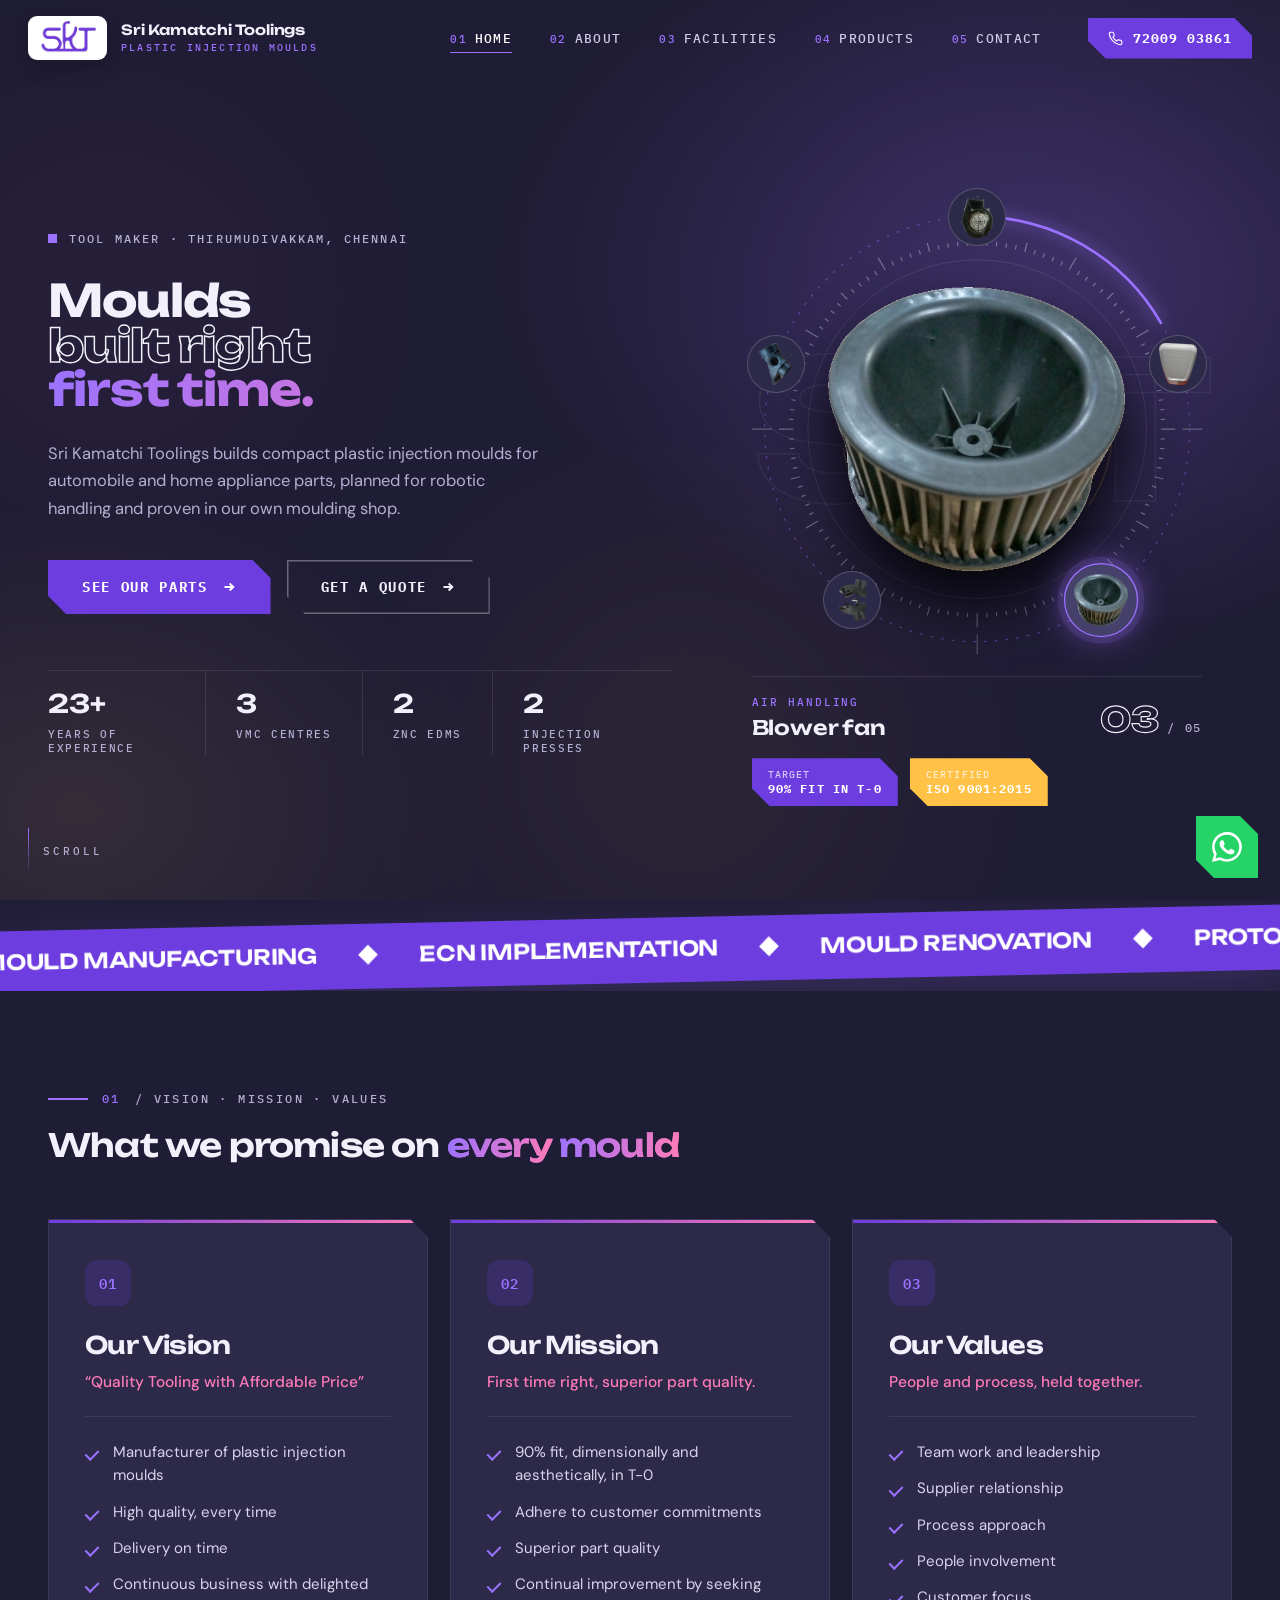
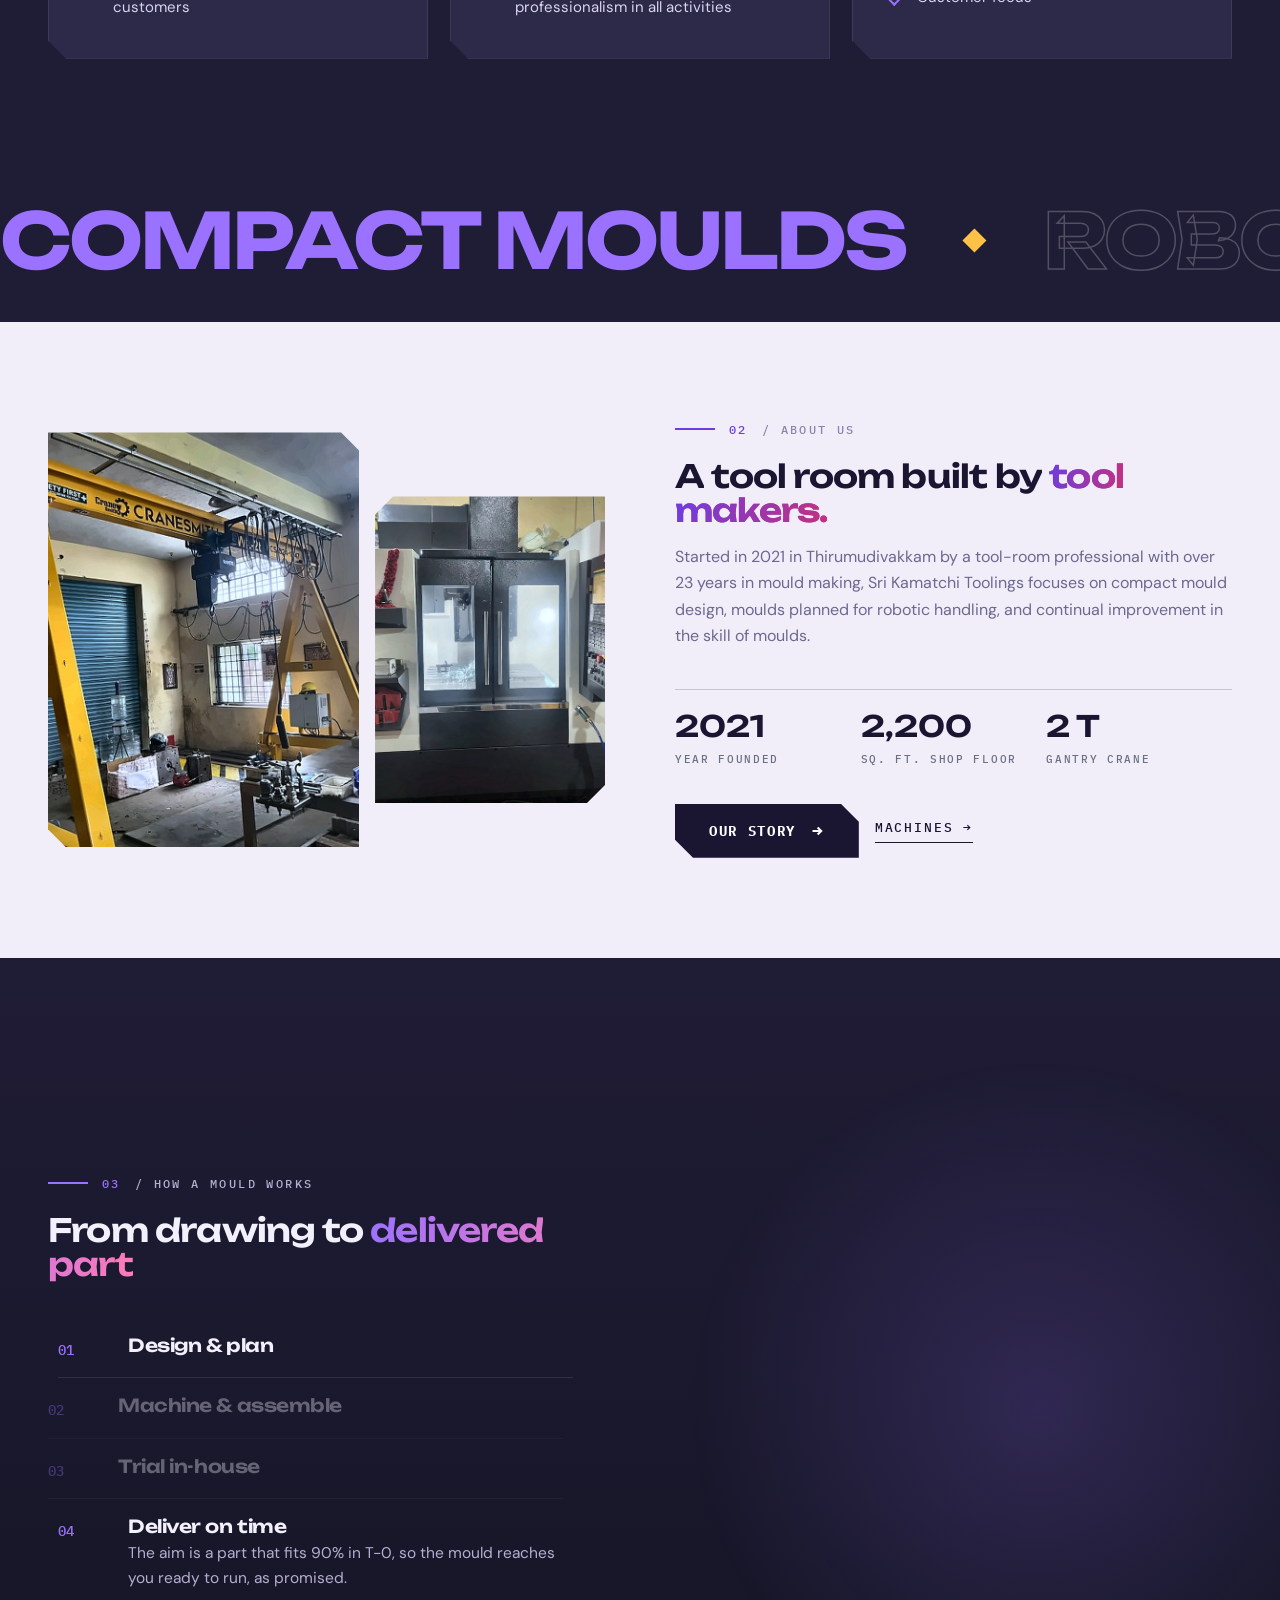
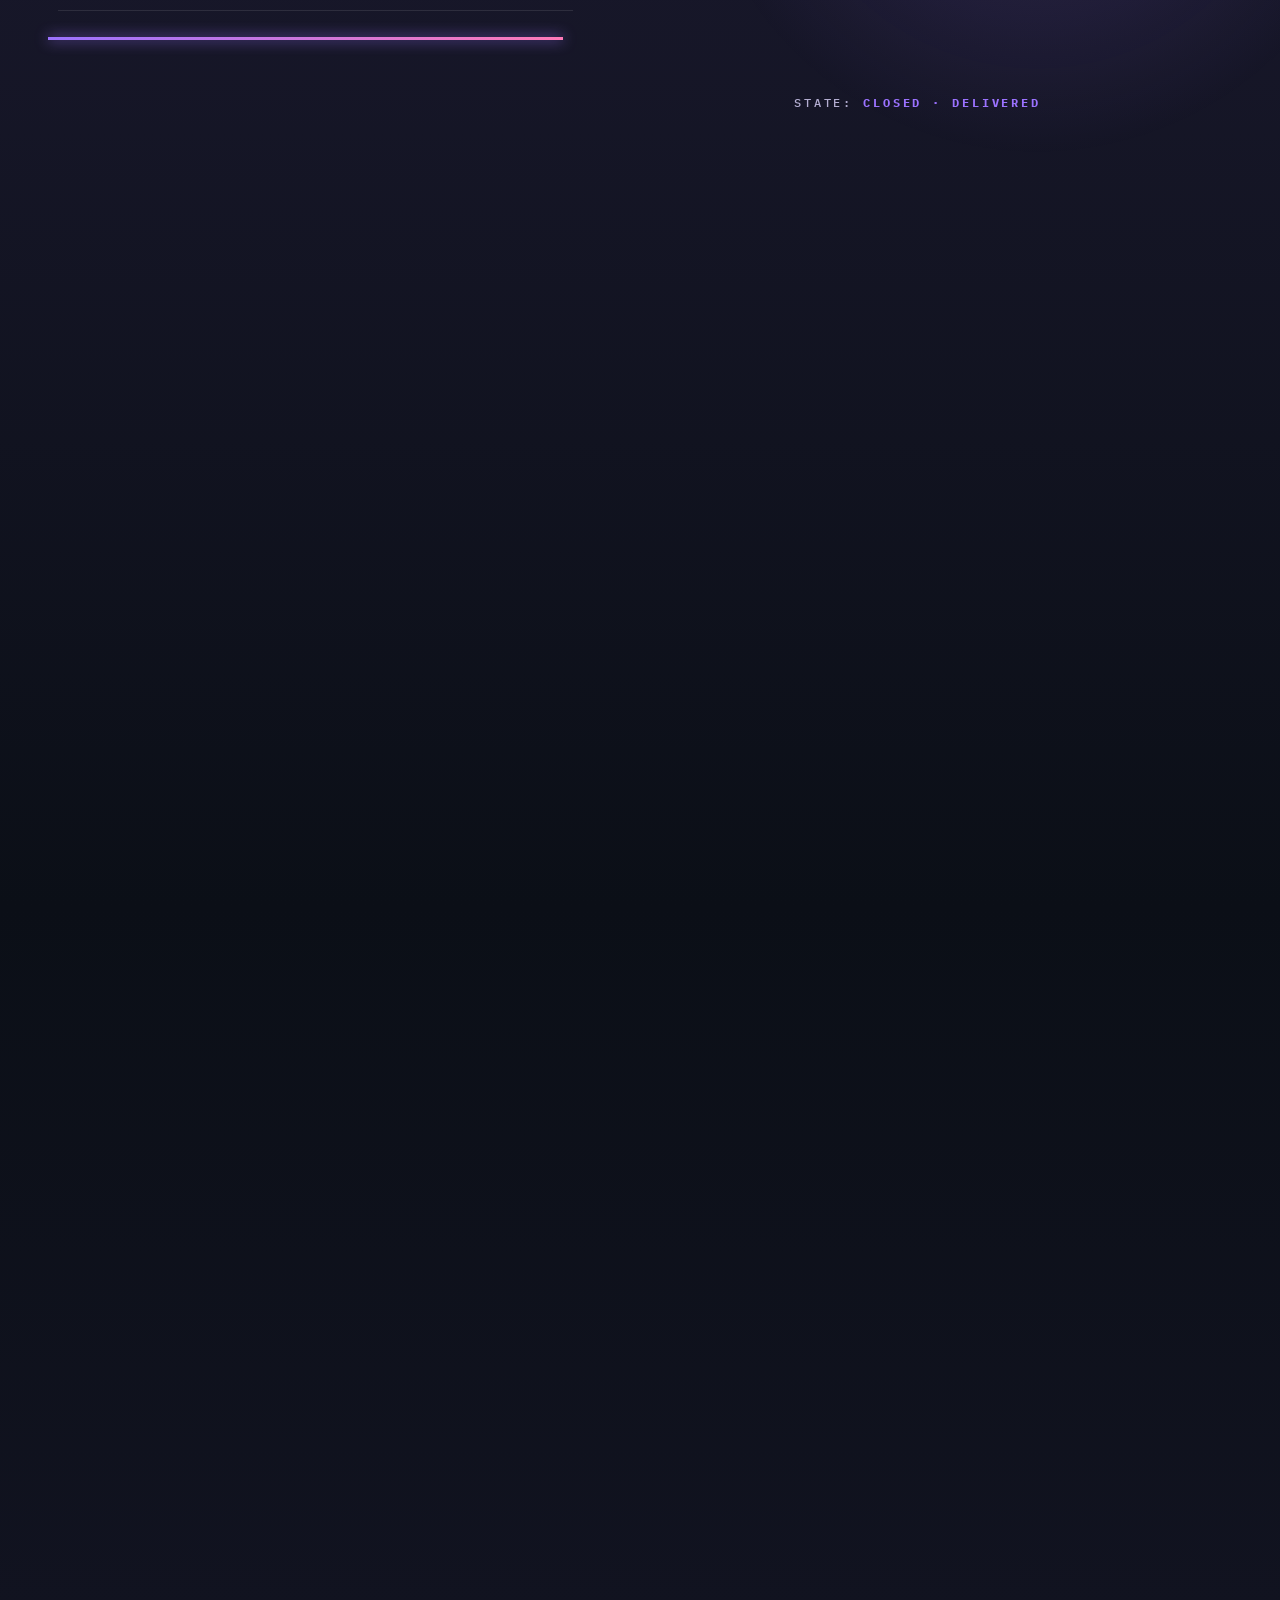
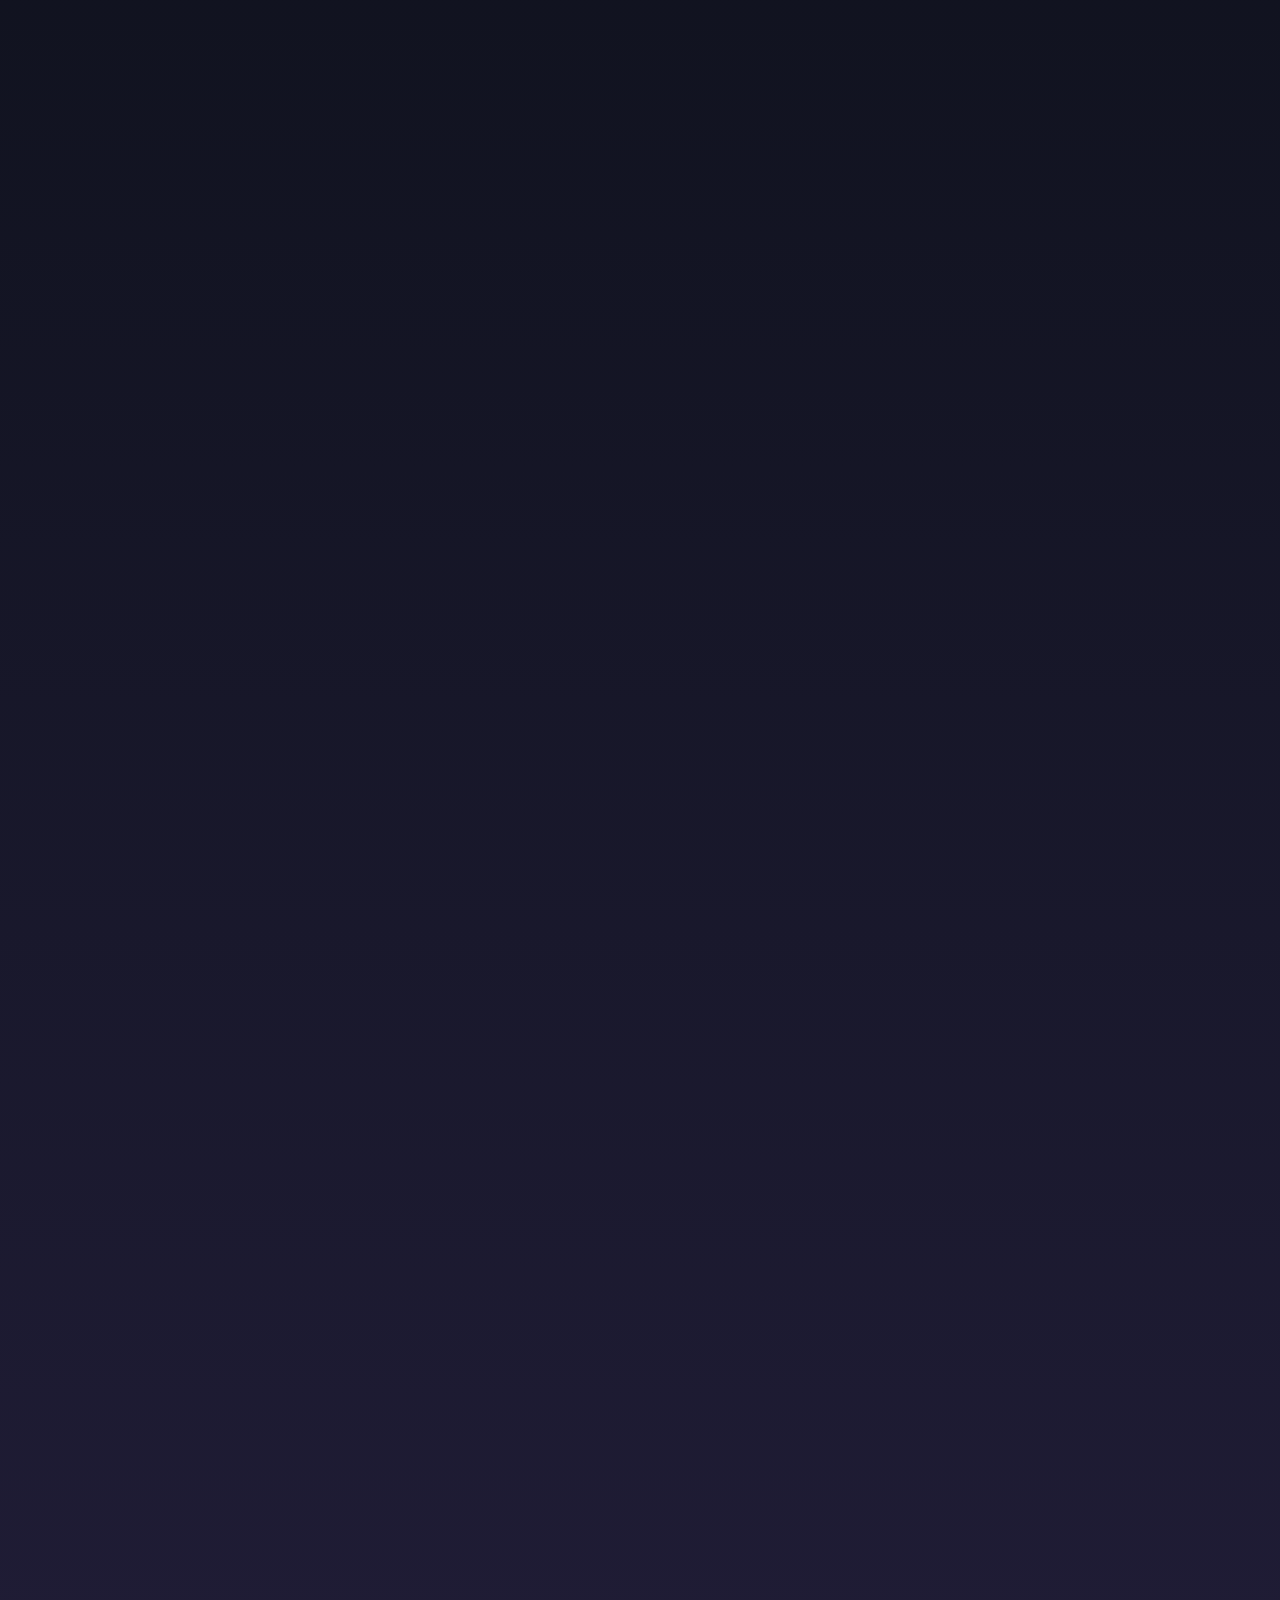
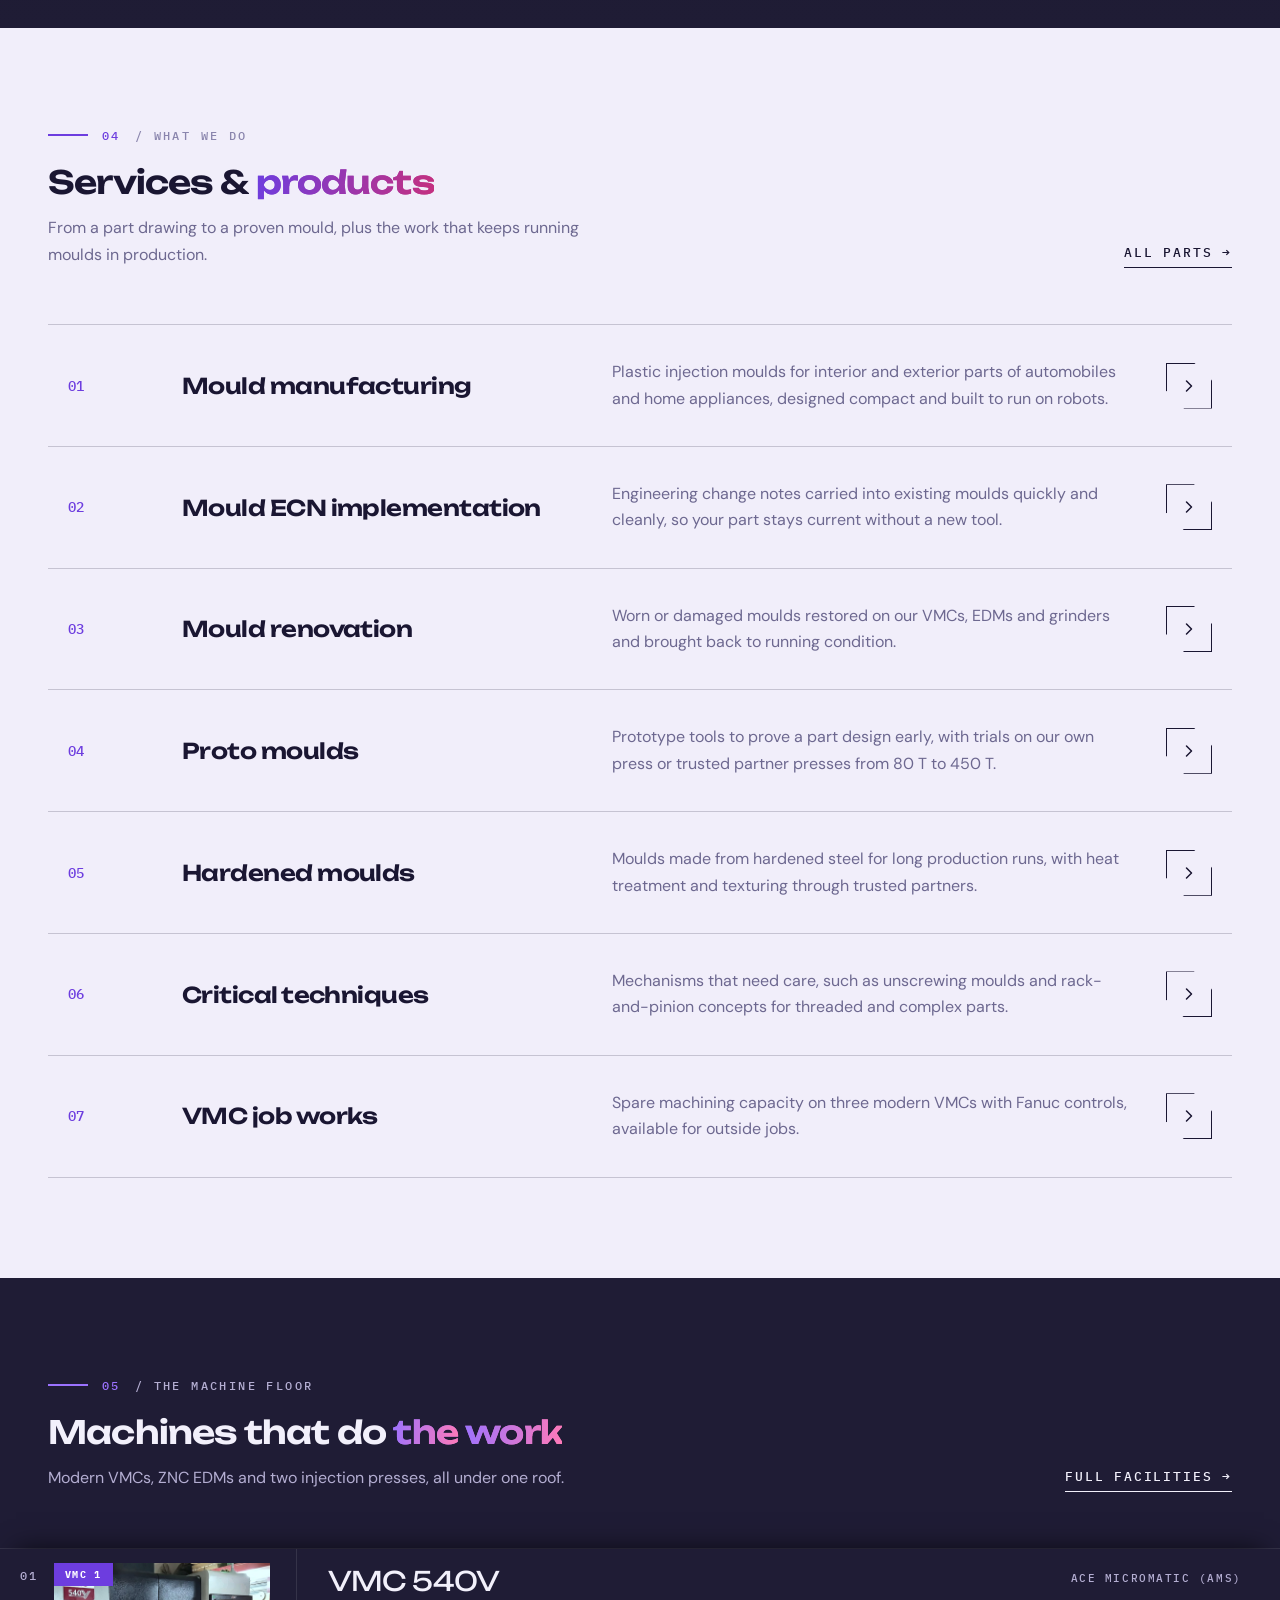
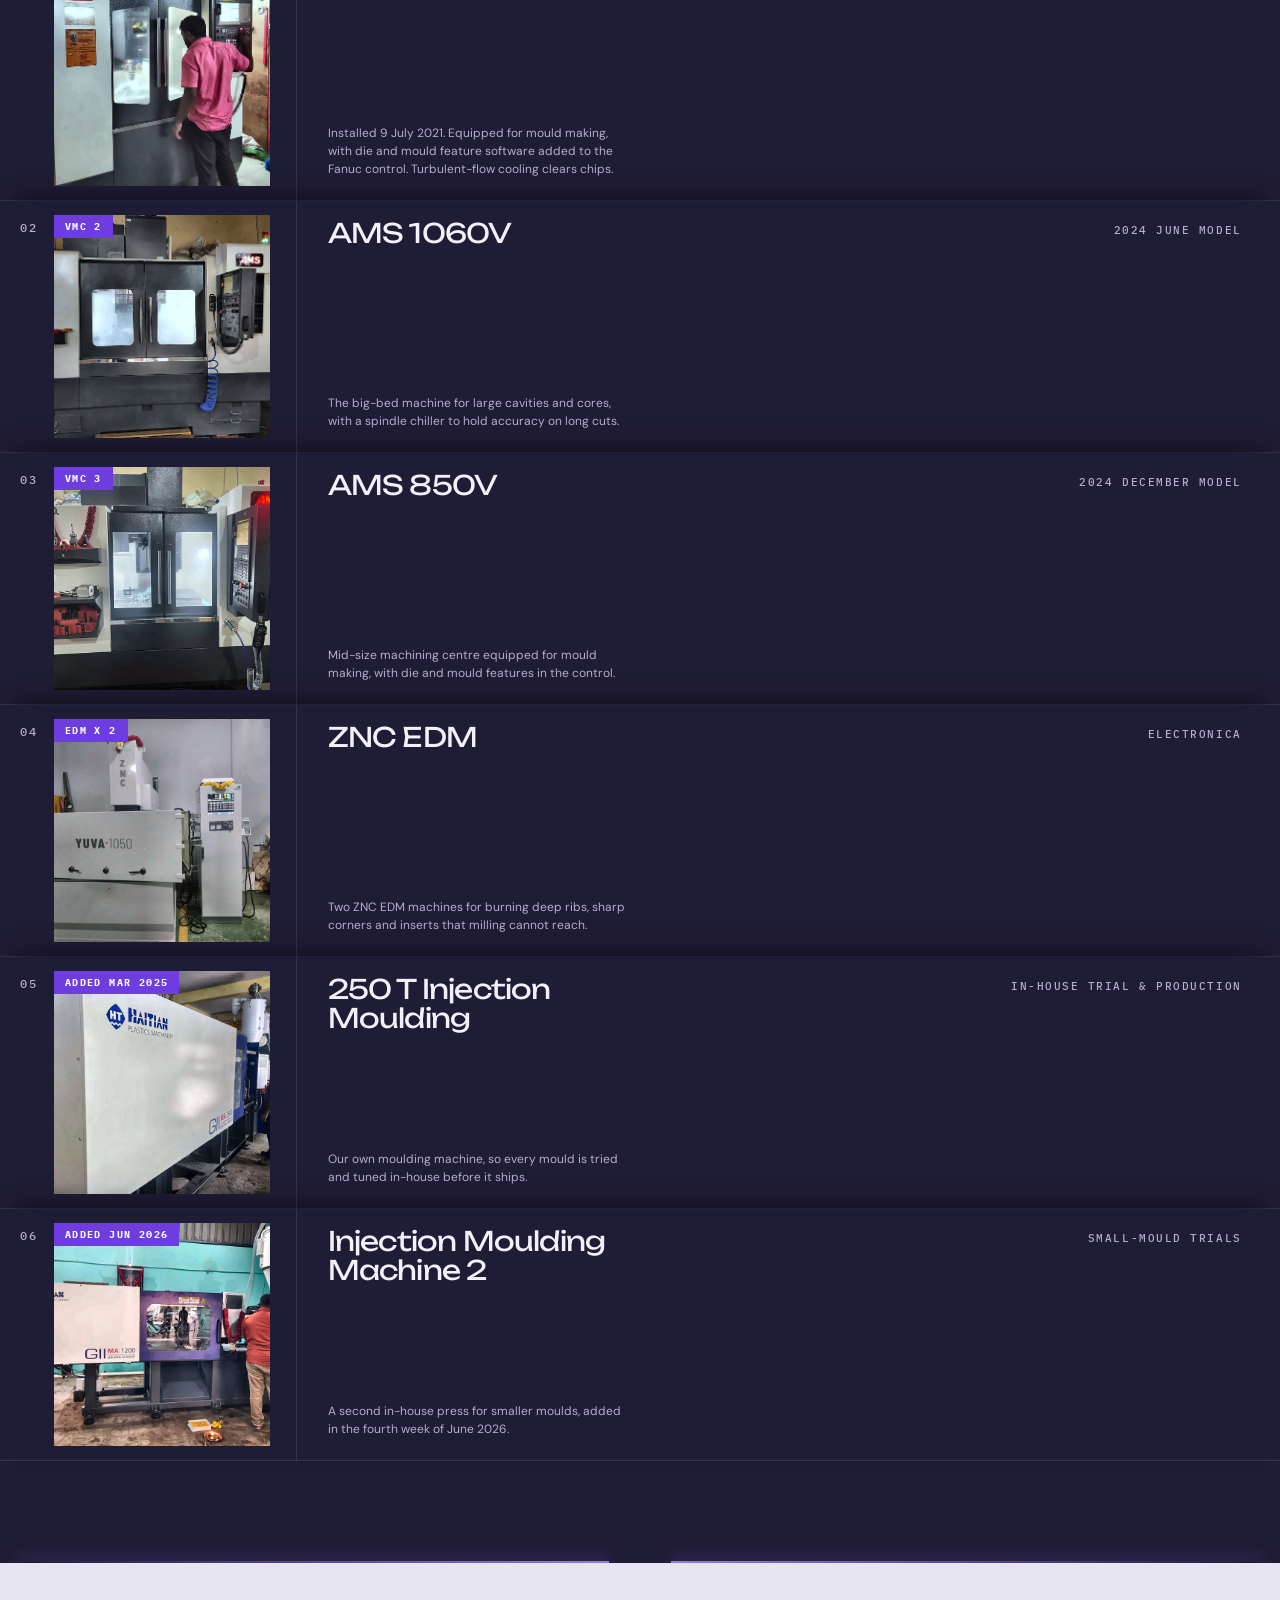
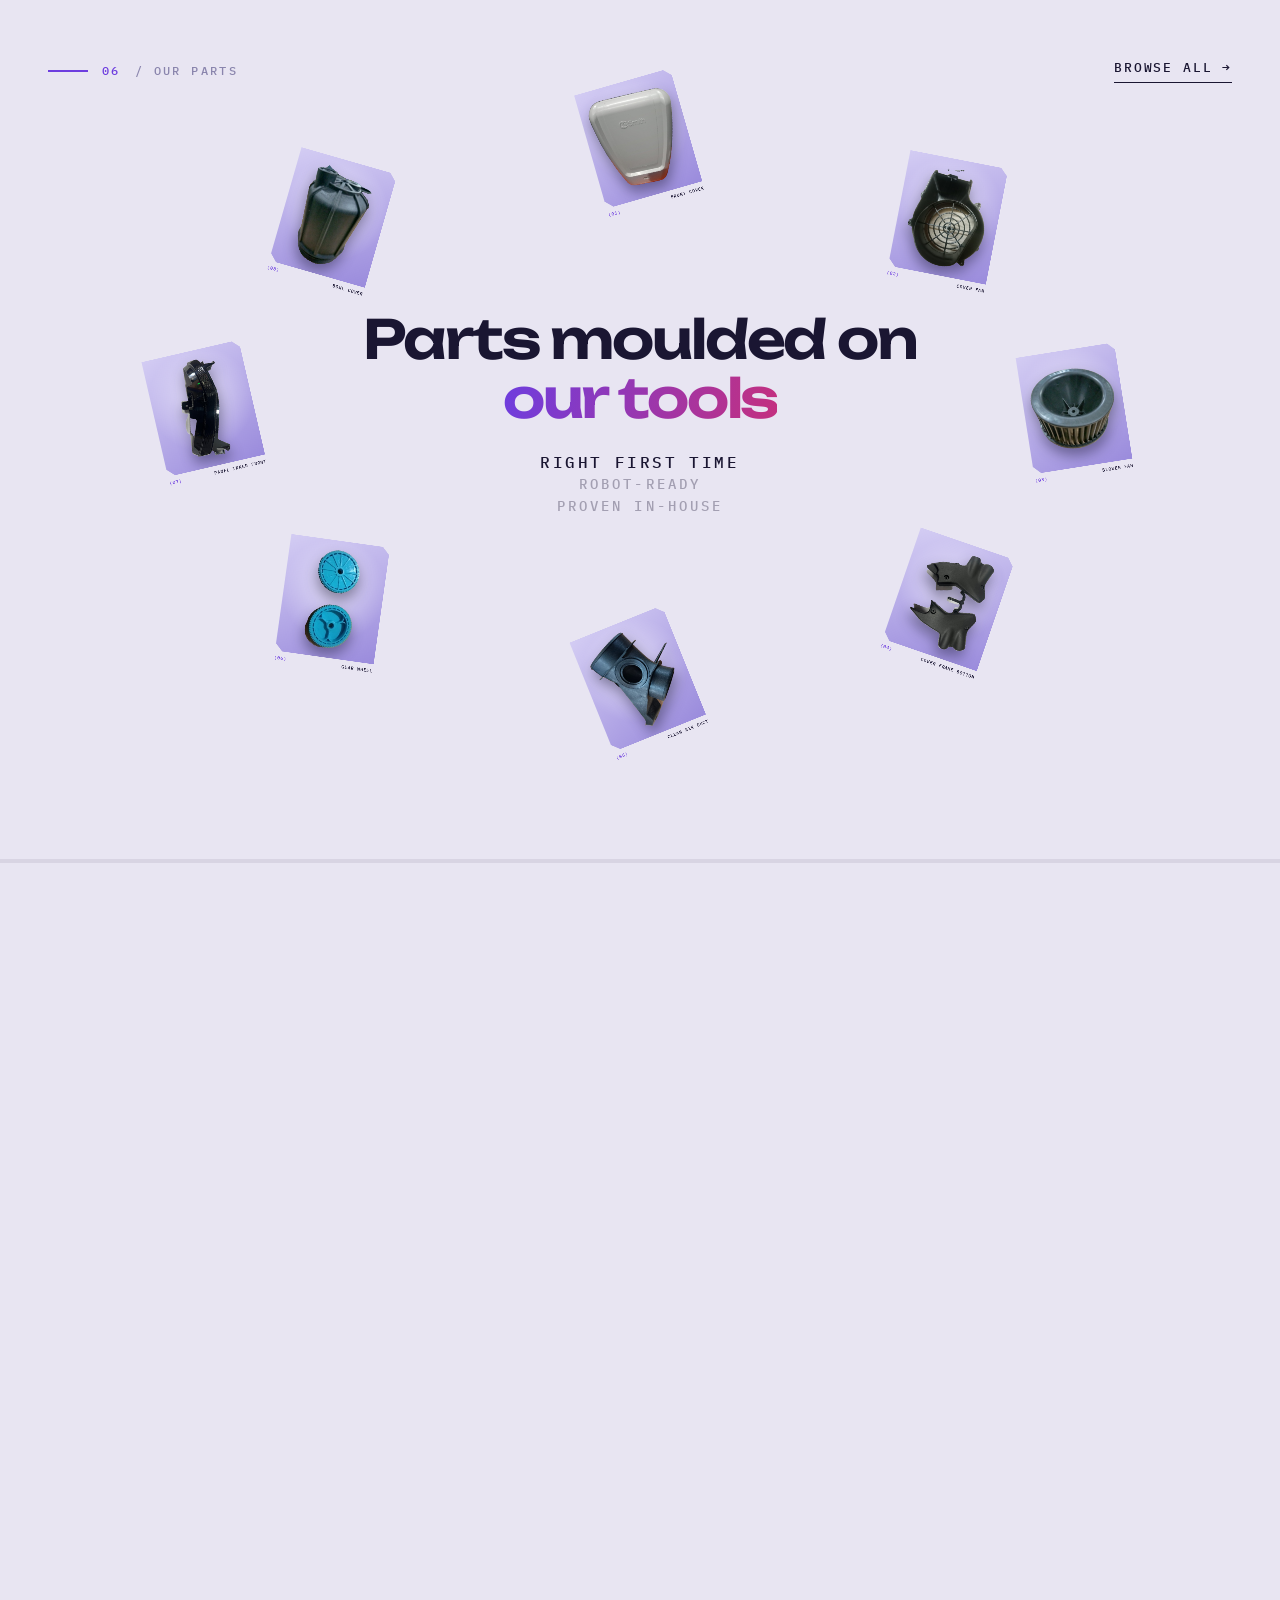
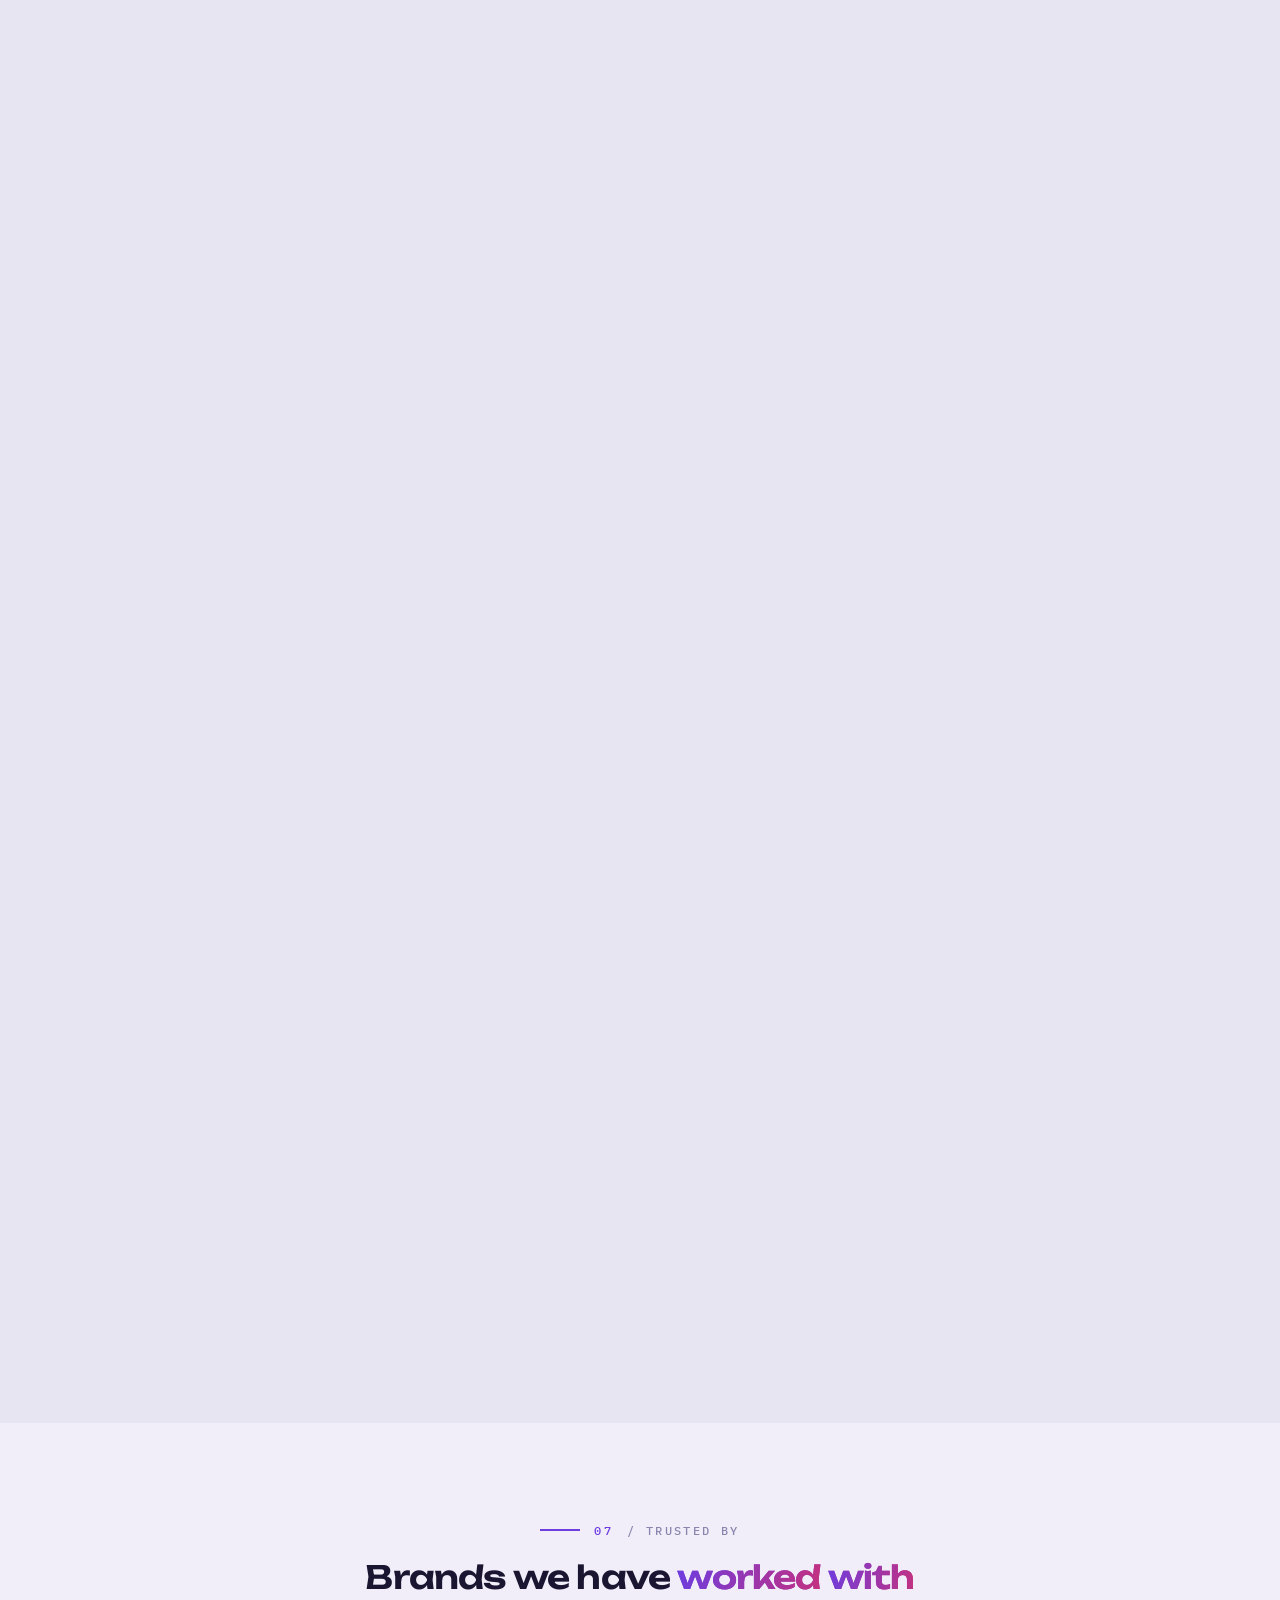
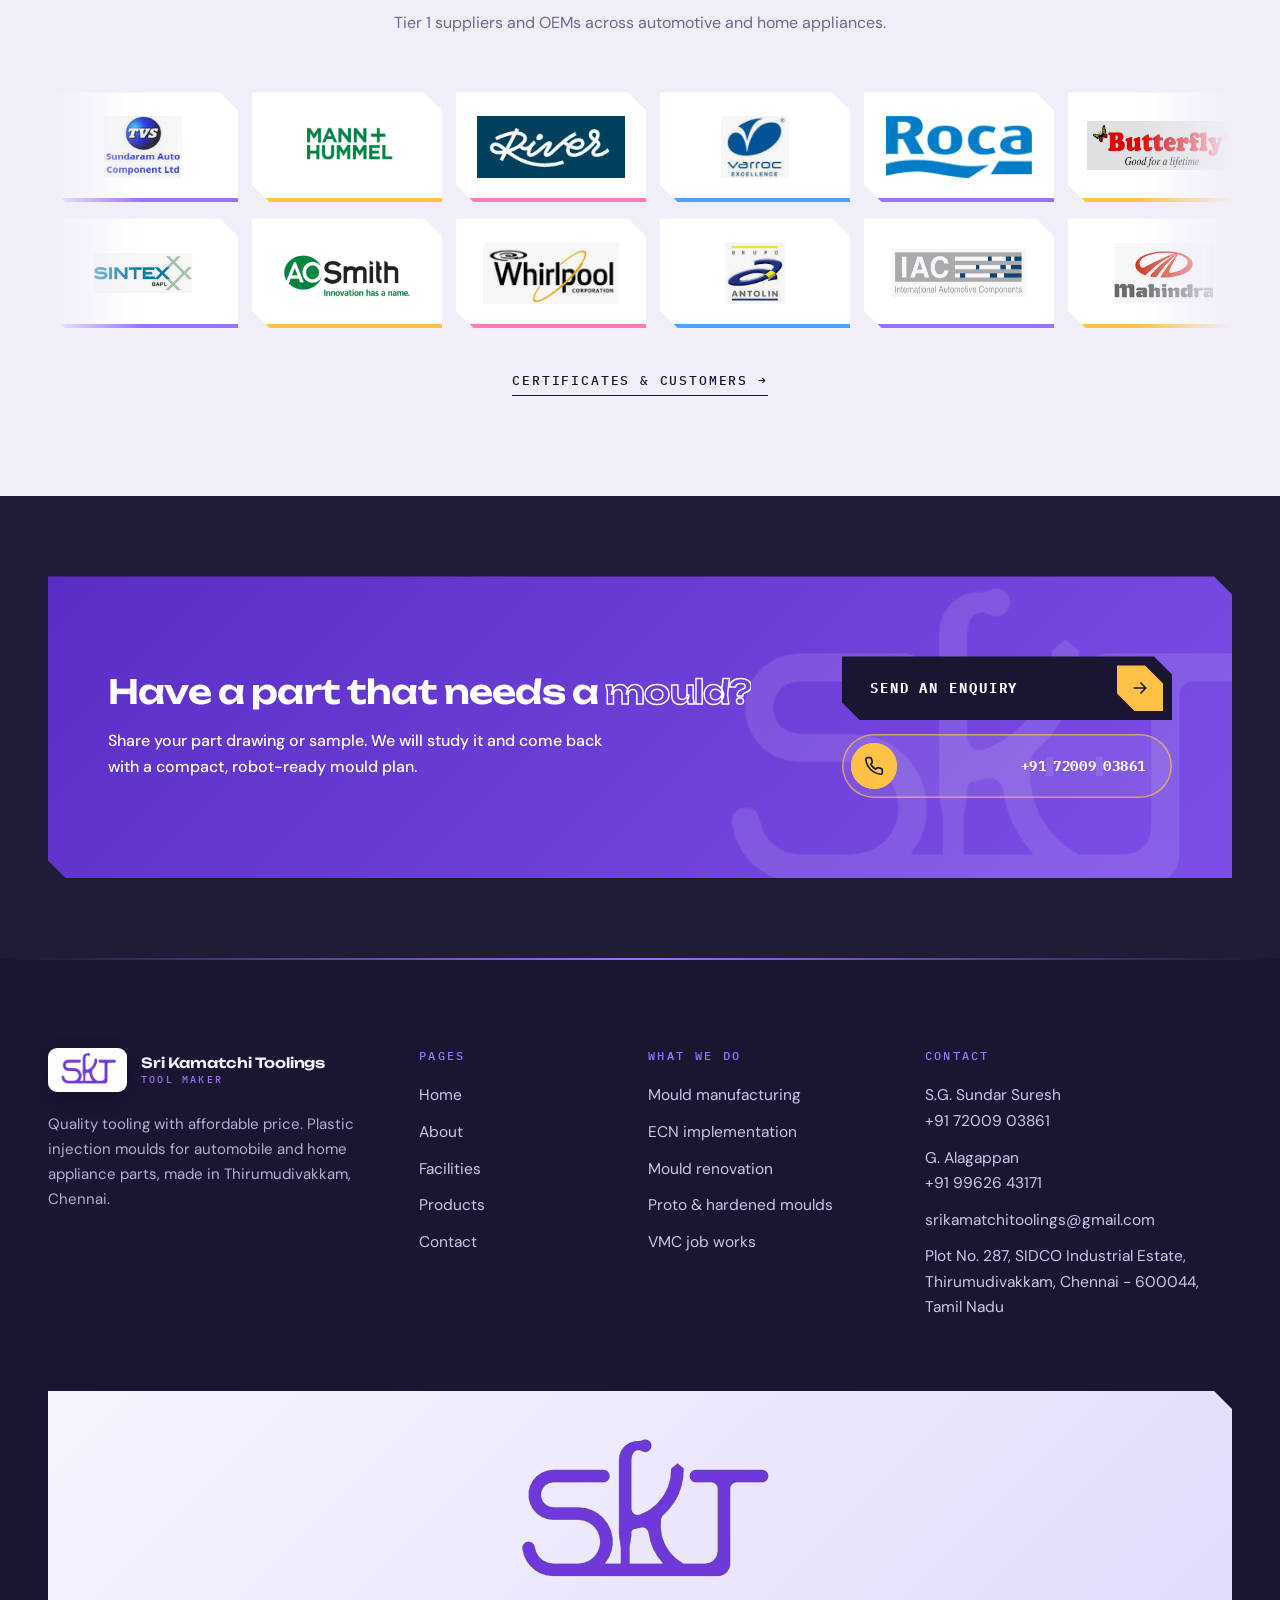
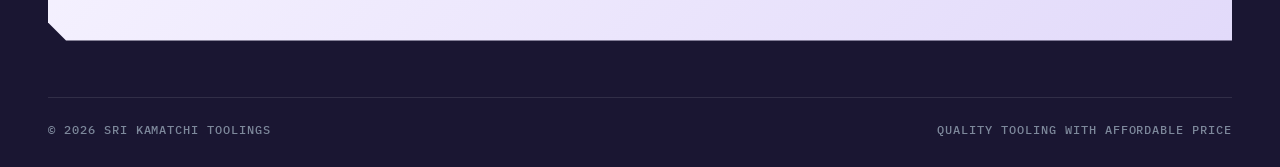
==== index.html @ 00196c2c "update" ====
<!doctype html><html lang="en"><head><meta charset="utf-8"><meta name="viewport" content="width=device-width,initial-scale=1"><title>Sri Kamatchi Toolings | Plastic injection mould maker, Chennai</title><meta name="description" content="Sri Kamatchi Toolings makes compact plastic injection moulds for automobile and home appliance parts in Thirumudivakkam, Chennai. In-house VMC, EDM and injection moulding."><meta name="theme-color" content="#1f1c35"><link rel="icon" href="img/logo.png"><link rel="preconnect" href="https://fonts.googleapis.com"><link rel="preconnect" href="https://fonts.gstatic.com" crossorigin><link href="https://fonts.googleapis.com/css2?family=DM+Sans:wght@400;500;700&family=IBM+Plex+Mono:wght@400;500;600&family=Unbounded:wght@500;600;700&display=swap" rel="stylesheet"><link rel="stylesheet" href="css/style.css?v=5"></head><body><div id="ld" aria-label="Loading"><div class="lh l"></div><div class="lh r"></div><div class="lc"><div><small>Sri Kamatchi Toolings</small><div class="sc" aria-hidden="true"><div class="rg"></div><div class="rg b"></div><div class="sh"></div><div class="fl"><div class="cb"><div class="hv l"><i class="f"></i><i class="k"></i><i class="a"></i><i class="b"></i><i class="t"></i><i class="m"></i></div><div class="hv r"><i class="f"></i><i class="k"></i><i class="a"></i><i class="b"></i><i class="t"></i><i class="m"></i></div><div class="sp"></div></div></div></div><div class="rd"><span>Mould<b id="ldn">000</b>%</span><em id="ldst">Aligning halves</em></div><div class="bar"><i></i></div></div></div></div><div class="spot" aria-hidden="true"></div><header id="hd"><div class="hd"><a class="logo" href="index.html" aria-label="Sri Kamatchi Toolings home"><img src="img/logo.png" alt="SKT logo" width="60" height="36"><div><b>Sri Kamatchi Toolings</b><small>Plastic injection moulds</small></div></a><nav aria-label="Main"><a href="index.html" class="on"><span>01</span>Home</a><a href="about.html"><span>02</span>About</a><a href="facilities.html"><span>03</span>Facilities</a><a href="products.html"><span>04</span>Products</a><a href="contact.html"><span>05</span>Contact</a></nav><a class="hcall" href="tel:+917200903861" aria-label="Call +91 72009 03861"><svg viewBox="0 0 24 24" fill="none" stroke="currentColor" stroke-width="1.8" stroke-linecap="round" stroke-linejoin="round" aria-hidden="true"><path d="M22 16.9v3a2 2 0 0 1-2.2 2 19.8 19.8 0 0 1-8.6-3.1 19.5 19.5 0 0 1-6-6A19.8 19.8 0 0 1 2.1 4.2 2 2 0 0 1 4.1 2h3a2 2 0 0 1 2 1.7c.1 1 .4 1.9.7 2.8a2 2 0 0 1-.5 2.1L8 9.9a16 16 0 0 0 6 6l1.3-1.3a2 2 0 0 1 2.1-.4c.9.3 1.8.6 2.8.7a2 2 0 0 1 1.7 2z"/></svg><span>72009 03861</span></a><button class="bg" aria-label="Menu" aria-expanded="false"><i></i><i></i></button></div></header><section class="hero"><div class="aur" aria-hidden="true"><i></i><i></i><i></i></div><div class="wrap"><div><span class="tag"><i></i>Tool maker &middot; Thirumudivakkam, Chennai</span><h1><span>Moulds</span><span class="out">built right</span><span class="hl">first time.</span></h1><p class="lead">Sri Kamatchi Toolings builds compact plastic injection moulds for automobile and home appliance parts, planned for robotic handling and proven in our own moulding shop.</p><div class="bts"><a class="btn" href="products.html">See our parts</a><a class="btn gh" href="contact.html">Get a quote</a></div><div class="ro"><div><b data-n="23" data-s="+">0</b><span>Years of experience</span></div><div><b data-n="3">0</b><span>VMC centres</span></div><div><b data-n="2">0</b><span>ZNC EDMs</span></div><div><b data-n="2">0</b><span>Injection presses</span></div></div></div><div class="cav"><div class="stage"><div class="gw" aria-hidden="true">SKT</div><svg class="dial" viewBox="-250 -250 500 500" aria-hidden="true"><circle class="d1" r="236"/><g class="tk"><path d="M204.0 0.0 L220.0 0.0 M203.7 10.7 L208.7 10.9 M202.9 21.3 L207.9 21.8 M201.5 31.9 L206.4 32.7 M199.5 42.4 L204.4 43.5 M197.0 52.8 L206.7 55.4 M194.0 63.0 L198.8 64.6 M190.5 73.1 L195.1 74.9 M186.4 83.0 L190.9 85.0 M181.8 92.6 L186.2 94.9 M176.7 102.0 L190.5 110.0 M171.1 111.1 L175.3 113.8 M165.0 119.9 L169.1 122.8 M158.5 128.4 L162.4 131.5 M151.6 136.5 L155.3 139.8 M144.2 144.2 L151.3 151.3 M136.5 151.6 L139.8 155.3 M128.4 158.5 L131.5 162.4 M119.9 165.0 L122.8 169.1 M111.1 171.1 L113.8 175.3 M102.0 176.7 L110.0 190.5 M92.6 181.8 L94.9 186.2 M83.0 186.4 L85.0 190.9 M73.1 190.5 L74.9 195.1 M63.0 194.0 L64.6 198.8 M52.8 197.0 L55.4 206.7 M42.4 199.5 L43.5 204.4 M31.9 201.5 L32.7 206.4 M21.3 202.9 L21.8 207.9 M10.7 203.7 L10.9 208.7 M0.0 204.0 L0.0 220.0 M-10.7 203.7 L-10.9 208.7 M-21.3 202.9 L-21.8 207.9 M-31.9 201.5 L-32.7 206.4 M-42.4 199.5 L-43.5 204.4 M-52.8 197.0 L-55.4 206.7 M-63.0 194.0 L-64.6 198.8 M-73.1 190.5 L-74.9 195.1 M-83.0 186.4 L-85.0 190.9 M-92.6 181.8 L-94.9 186.2 M-102.0 176.7 L-110.0 190.5 M-111.1 171.1 L-113.8 175.3 M-119.9 165.0 L-122.8 169.1 M-128.4 158.5 L-131.5 162.4 M-136.5 151.6 L-139.8 155.3 M-144.2 144.2 L-151.3 151.3 M-151.6 136.5 L-155.3 139.8 M-158.5 128.4 L-162.4 131.5 M-165.0 119.9 L-169.1 122.8 M-171.1 111.1 L-175.3 113.8 M-176.7 102.0 L-190.5 110.0 M-181.8 92.6 L-186.2 94.9 M-186.4 83.0 L-190.9 85.0 M-190.5 73.1 L-195.1 74.9 M-194.0 63.0 L-198.8 64.6 M-197.0 52.8 L-206.7 55.4 M-199.5 42.4 L-204.4 43.5 M-201.5 31.9 L-206.4 32.7 M-202.9 21.3 L-207.9 21.8 M-203.7 10.7 L-208.7 10.9 M-204.0 0.0 L-220.0 0.0 M-203.7 -10.7 L-208.7 -10.9 M-202.9 -21.3 L-207.9 -21.8 M-201.5 -31.9 L-206.4 -32.7 M-199.5 -42.4 L-204.4 -43.5 M-197.0 -52.8 L-206.7 -55.4 M-194.0 -63.0 L-198.8 -64.6 M-190.5 -73.1 L-195.1 -74.9 M-186.4 -83.0 L-190.9 -85.0 M-181.8 -92.6 L-186.2 -94.9 M-176.7 -102.0 L-190.5 -110.0 M-171.1 -111.1 L-175.3 -113.8 M-165.0 -119.9 L-169.1 -122.8 M-158.5 -128.4 L-162.4 -131.5 M-151.6 -136.5 L-155.3 -139.8 M-144.2 -144.2 L-151.3 -151.3 M-136.5 -151.6 L-139.8 -155.3 M-128.4 -158.5 L-131.5 -162.4 M-119.9 -165.0 L-122.8 -169.1 M-111.1 -171.1 L-113.8 -175.3 M-102.0 -176.7 L-110.0 -190.5 M-92.6 -181.8 L-94.9 -186.2 M-83.0 -186.4 L-85.0 -190.9 M-73.1 -190.5 L-74.9 -195.1 M-63.0 -194.0 L-64.6 -198.8 M-52.8 -197.0 L-55.4 -206.7 M-42.4 -199.5 L-43.5 -204.4 M-31.9 -201.5 L-32.7 -206.4 M-21.3 -202.9 L-21.8 -207.9 M-10.7 -203.7 L-10.9 -208.7 M-0.0 -204.0 L-0.0 -220.0 M10.7 -203.7 L10.9 -208.7 M21.3 -202.9 L21.8 -207.9 M31.9 -201.5 L32.7 -206.4 M42.4 -199.5 L43.5 -204.4 M52.8 -197.0 L55.4 -206.7 M63.0 -194.0 L64.6 -198.8 M73.1 -190.5 L74.9 -195.1 M83.0 -186.4 L85.0 -190.9 M92.6 -181.8 L94.9 -186.2 M102.0 -176.7 L110.0 -190.5 M111.1 -171.1 L113.8 -175.3 M119.9 -165.0 L122.8 -169.1 M128.4 -158.5 L131.5 -162.4 M136.5 -151.6 L139.8 -155.3 M144.2 -144.2 L151.3 -151.3 M151.6 -136.5 L155.3 -139.8 M158.5 -128.4 L162.4 -131.5 M165.0 -119.9 L169.1 -122.8 M171.1 -111.1 L175.3 -113.8 M176.7 -102.0 L190.5 -110.0 M181.8 -92.6 L186.2 -94.9 M186.4 -83.0 L190.9 -85.0 M190.5 -73.1 L195.1 -74.9 M194.0 -63.0 L198.8 -64.6 M197.0 -52.8 L206.7 -55.4 M199.5 -42.4 L204.4 -43.5 M201.5 -31.9 L206.4 -32.7 M202.9 -21.3 L207.9 -21.8 M203.7 -10.7 L208.7 -10.9"/></g><circle class="d2" r="188"/><circle class="d3" r="150"/><path class="sw" d="M0 -236 A236 236 0 0 1 204 -118"/><path class="cr" d="M-250 0 H-228 M228 0 H250 M0 -250 V-228 M0 228 V250"/></svg><div class="pt"><img src="img/cut/p_s26_4.png" alt="Cover fan" data-k="Air handling"><img src="img/cut/p_s25_3.png" alt="Front cover" data-k="Appliance"><img src="img/cut/p_s24_2.png" alt="Blower fan" data-k="Air handling"><img src="img/cut/p_s27_1.png" alt="Cover frame bottom" data-k="Automotive"><img src="img/cut/p_s26_1.png" alt="Clean air duct" data-k="Air handling"></div><button type="button" class="th" aria-label="Cover fan" style="left:50.00%;top:3.00%"><img src="img/cut/p_s26_4.png" alt=""></button><button type="button" class="th" aria-label="Front cover" style="left:94.70%;top:35.48%"><img src="img/cut/p_s25_3.png" alt=""></button><button type="button" class="th" aria-label="Blower fan" style="left:77.63%;top:88.02%"><img src="img/cut/p_s24_2.png" alt=""></button><button type="button" class="th" aria-label="Cover frame bottom" style="left:22.37%;top:88.02%"><img src="img/cut/p_s27_1.png" alt=""></button><button type="button" class="th" aria-label="Clean air duct" style="left:5.30%;top:35.48%"><img src="img/cut/p_s26_1.png" alt=""></button></div><div class="cap"><div class="nm"><em>Air handling</em><b>Cover fan</b></div><div class="ix"><b>01</b><span>/ 05</span></div></div><div class="tg"><span><small>Target</small>90% fit in T-0</span><span class="b"><small>Certified</small>ISO 9001:2015</span></div></div></div><div class="scroll"><i></i>Scroll</div></section><div style="overflow:hidden;padding:30px 0 20px;background:var(--bg)"><div class="tick" aria-label="Our services"><div class="tr"><span>Mould manufacturing</span><span>ECN implementation</span><span>Mould renovation</span><span>Proto moulds</span><span>Hardened moulds</span><span>Critical techniques</span><span>VMC job works</span></div></div></div><section class="s"><div class="wrap"><div class="sh2"><div><div class="eb">01 <b>/ Vision &middot; Mission &middot; Values</b></div><h2>What we promise on <span class="hl">every mould</span></h2></div></div><div class="pro"><div class="pc3"><span class="n">01</span><div class="bd"><h3>Our Vision</h3><p class="q">&ldquo;Quality Tooling with Affordable Price&rdquo;</p><ul><li>Manufacturer of plastic injection moulds</li><li>High quality, every time</li><li>Delivery on time</li><li>Continuous business with delighted customers</li></ul></div></div><div class="pc3"><span class="n">02</span><div class="bd"><h3>Our Mission</h3><p class="q">First time right, superior part quality.</p><ul><li>90% fit, dimensionally and aesthetically, in T-0</li><li>Adhere to customer commitments</li><li>Superior part quality</li><li>Continual improvement by seeking professionalism in all activities</li></ul></div></div><div class="pc3"><span class="n">03</span><div class="bd"><h3>Our Values</h3><p class="q">People and process, held together.</p><ul><li>Team work and leadership</li><li>Supplier relationship</li><li>Process approach</li><li>People involvement</li><li>Customer focus</li></ul></div></div></div></div></section><div class="mq" aria-hidden="true"><div class="tr"><span>Compact moulds</span><span>Robot ready</span><span>First time right</span><span>Made in Chennai</span><span>On-time delivery</span><span>Compact moulds</span><span>Robot ready</span><span>First time right</span><span>Made in Chennai</span><span>On-time delivery</span></div></div><section class="s paper"><div class="wrap two"><div class="duo"><img src="img/floor-gantry.jpg" alt="SKT shop floor with gantry crane" loading="lazy"><img src="img/vmc3.jpg" alt="VMC 3 machining centre" loading="lazy"></div><div><div class="eb">02 <b>/ About us</b></div><h2>A tool room built by <span class="hl">tool makers.</span></h2><p class="sub">Started in 2021 in Thirumudivakkam by a tool-room professional with over 23 years in mould making, Sri Kamatchi Toolings focuses on compact mould design, moulds planned for robotic handling, and continual improvement in the skill of moulds.</p><div class="nums"><div><b data-n="2021">0</b><span>Year founded</span></div><div><b data-n="2200" data-c="1">0</b><span>Sq. ft. shop floor</span></div><div><b data-n="2" data-s=" T">0</b><span>Gantry crane</span></div></div><div class="bts" style="margin-top:38px"><a class="btn dk" href="about.html">Our story</a><a class="lnk" href="facilities.html" style="align-self:center">Machines &rarr;</a></div></div></div></section><section id="flow"><div class="pin"><div class="wrap"><div><div class="eb">03 <b>/ How a mould works</b></div><h2>From drawing to <span class="hl">delivered part</span></h2><div class="stps"><div class="stp"><b>01</b><h4>Design &amp; plan</h4><p>Compact mould design, with the part, gate and cooling planned for robotic take-out before steel is cut.</p></div><div class="stp"><b>02</b><h4>Machine &amp; assemble</h4><p>Cavity and core are machined on our VMCs, burned on EDM, ground and fitted on our 2 ton crane floor.</p></div><div class="stp"><b>03</b><h4>Trial in-house</h4><p>The mould opens, the ejector pins push the part off the core, and we check dimensions and looks on our own press.</p></div><div class="stp"><b>04</b><h4>Deliver on time</h4><p>The aim is a part that fits 90% in T-0, so the mould reaches you ready to run, as promised.</p></div></div><div class="pbar"><i></i></div></div><div class="mv" id="mv"><div class="state">State: <b>Closed</b></div></div></div></div></section><section class="s paper"><div class="wrap"><div class="sh2"><div><div class="eb">04 <b>/ What we do</b></div><h2>Services &amp; <span class="hl">products</span></h2><p class="sub">From a part drawing to a proven mould, plus the work that keeps running moulds in production.</p></div><a class="lnk" href="products.html">All parts &rarr;</a></div><div class="rows"><a class="row" href="contact.html"><span class="n">01</span><h3>Mould manufacturing</h3><p>Plastic injection moulds for interior and exterior parts of automobiles and home appliances, designed compact and built to run on robots.</p><span class="ar"><svg viewBox="0 0 24 24" fill="none" stroke="currentColor" stroke-width="1.8" stroke-linecap="round" stroke-linejoin="round" aria-hidden="true"><path d="m9 6 6 6-6 6"/></svg></span></a><a class="row" href="contact.html"><span class="n">02</span><h3>Mould ECN implementation</h3><p>Engineering change notes carried into existing moulds quickly and cleanly, so your part stays current without a new tool.</p><span class="ar"><svg viewBox="0 0 24 24" fill="none" stroke="currentColor" stroke-width="1.8" stroke-linecap="round" stroke-linejoin="round" aria-hidden="true"><path d="m9 6 6 6-6 6"/></svg></span></a><a class="row" href="contact.html"><span class="n">03</span><h3>Mould renovation</h3><p>Worn or damaged moulds restored on our VMCs, EDMs and grinders and brought back to running condition.</p><span class="ar"><svg viewBox="0 0 24 24" fill="none" stroke="currentColor" stroke-width="1.8" stroke-linecap="round" stroke-linejoin="round" aria-hidden="true"><path d="m9 6 6 6-6 6"/></svg></span></a><a class="row" href="contact.html"><span class="n">04</span><h3>Proto moulds</h3><p>Prototype tools to prove a part design early, with trials on our own press or trusted partner presses from 80 T to 450 T.</p><span class="ar"><svg viewBox="0 0 24 24" fill="none" stroke="currentColor" stroke-width="1.8" stroke-linecap="round" stroke-linejoin="round" aria-hidden="true"><path d="m9 6 6 6-6 6"/></svg></span></a><a class="row" href="contact.html"><span class="n">05</span><h3>Hardened moulds</h3><p>Moulds made from hardened steel for long production runs, with heat treatment and texturing through trusted partners.</p><span class="ar"><svg viewBox="0 0 24 24" fill="none" stroke="currentColor" stroke-width="1.8" stroke-linecap="round" stroke-linejoin="round" aria-hidden="true"><path d="m9 6 6 6-6 6"/></svg></span></a><a class="row" href="contact.html"><span class="n">06</span><h3>Critical techniques</h3><p>Mechanisms that need care, such as unscrewing moulds and rack-and-pinion concepts for threaded and complex parts.</p><span class="ar"><svg viewBox="0 0 24 24" fill="none" stroke="currentColor" stroke-width="1.8" stroke-linecap="round" stroke-linejoin="round" aria-hidden="true"><path d="m9 6 6 6-6 6"/></svg></span></a><a class="row" href="contact.html"><span class="n">07</span><h3>VMC job works</h3><p>Spare machining capacity on three modern VMCs with Fanuc controls, available for outside jobs.</p><span class="ar"><svg viewBox="0 0 24 24" fill="none" stroke="currentColor" stroke-width="1.8" stroke-linecap="round" stroke-linejoin="round" aria-hidden="true"><path d="m9 6 6 6-6 6"/></svg></span></a></div></div></section><section class="s"><div class="wrap"><div class="sh2"><div><div class="eb">05 <b>/ The machine floor</b></div><h2>Machines that do <span class="hl">the work</span></h2><p class="sub">Modern VMCs, ZNC EDMs and two injection presses, all under one roof.</p></div><a class="lnk" href="facilities.html">Full facilities &rarr;</a></div><div class="mstack"><article class="mk" style="--i:0"><div class="mk-in"><span class="mk-n">01</span><div class="mk-ic"><figure class="mk-im"><img src="img/vmc1.jpg" alt="VMC 540V" style="object-position:50% 62%" loading="lazy"><span class="st">VMC 1</span></figure></div><div class="mk-bd"><h3>VMC 540V</h3><span class="mk-by">Ace Micromatic (AMS)</span><p class="mk-nt">Installed 9 July 2021. Equipped for mould making, with die and mould feature software added to the Fanuc control. Turbulent-flow cooling clears chips.</p></div></div></article><article class="mk" style="--i:1"><div class="mk-in"><span class="mk-n">02</span><div class="mk-ic"><figure class="mk-im"><img src="img/vmc2.jpg" alt="AMS 1060V" style="object-position:50% 50%" loading="lazy"><span class="st">VMC 2</span></figure></div><div class="mk-bd"><h3>AMS 1060V</h3><span class="mk-by">2024 June model</span><p class="mk-nt">The big-bed machine for large cavities and cores, with a spindle chiller to hold accuracy on long cuts.</p></div></div></article><article class="mk" style="--i:2"><div class="mk-in"><span class="mk-n">03</span><div class="mk-ic"><figure class="mk-im"><img src="img/vmc3.jpg" alt="AMS 850V" style="object-position:50% 50%" loading="lazy"><span class="st">VMC 3</span></figure></div><div class="mk-bd"><h3>AMS 850V</h3><span class="mk-by">2024 December model</span><p class="mk-nt">Mid-size machining centre equipped for mould making, with die and mould features in the control.</p></div></div></article><article class="mk" style="--i:3"><div class="mk-in"><span class="mk-n">04</span><div class="mk-ic"><figure class="mk-im"><img src="img/edm.jpg" alt="ZNC EDM" style="object-position:50% 50%" loading="lazy"><span class="st">EDM x 2</span></figure></div><div class="mk-bd"><h3>ZNC EDM</h3><span class="mk-by">Electronica</span><p class="mk-nt">Two ZNC EDM machines for burning deep ribs, sharp corners and inserts that milling cannot reach.</p></div></div></article><article class="mk" style="--i:4"><div class="mk-in"><span class="mk-n">05</span><div class="mk-ic"><figure class="mk-im"><img src="img/inj250.jpg" alt="250 T Injection Moulding" style="object-position:50% 50%" loading="lazy"><span class="st">Added Mar 2025</span></figure></div><div class="mk-bd"><h3>250 T Injection Moulding</h3><span class="mk-by">In-house trial &amp; production</span><p class="mk-nt">Our own moulding machine, so every mould is tried and tuned in-house before it ships.</p></div></div></article><article class="mk" style="--i:5"><div class="mk-in"><span class="mk-n">06</span><div class="mk-ic"><figure class="mk-im"><img src="img/inj-2.jpg" alt="Injection Moulding Machine 2" style="object-position:50% 55%" loading="lazy"><span class="st">Added Jun 2026</span></figure></div><div class="mk-bd"><h3>Injection Moulding Machine 2</h3><span class="mk-by">Small-mould trials</span><p class="mk-nt">A second in-house press for smaller moulds, added in the fourth week of June 2026.</p></div></div></article></div></div></section><div class="pl"><i></i><i></i></div><section class="pz" id="pz" aria-label="Parts moulded on our tools"><div class="pz-track"><div class="pz-stick"><div class="pz-head"><div class="wrap"><div class="eb">06 <b>/ Our parts</b></div><a class="lnk" href="products.html">Browse all &rarr;</a></div></div><div class="pz-words"><h2>Parts moulded on <span class="hl">our tools</span></h2><div class="pz-ln"><em class="on">Right first time</em><em>Robot-ready</em><em>Proven in-house</em></div></div><div class="pz-cards"><button type="button" class="pz-c" data-name="Front cover" data-cat="Appliance" data-src="img/cut/p_s25_3.png"><span class="ph"><img src="img/cut/p_s25_3.png" alt="Front cover" loading="lazy"></span><span class="cp"><b>(01)</b><span>Front cover</span></span></button><button type="button" class="pz-c" data-name="Cover fan" data-cat="Air handling" data-src="img/cut/p_s26_4.png"><span class="ph"><img src="img/cut/p_s26_4.png" alt="Cover fan" loading="lazy"></span><span class="cp"><b>(02)</b><span>Cover fan</span></span></button><button type="button" class="pz-c" data-name="Blower fan" data-cat="Air handling" data-src="img/cut/p_s24_2.png"><span class="ph"><img src="img/cut/p_s24_2.png" alt="Blower fan" loading="lazy"></span><span class="cp"><b>(03)</b><span>Blower fan</span></span></button><button type="button" class="pz-c" data-name="Cover frame bottom" data-cat="Automotive" data-src="img/cut/p_s27_1.png"><span class="ph"><img src="img/cut/p_s27_1.png" alt="Cover frame bottom" loading="lazy"></span><span class="cp"><b>(04)</b><span>Cover frame bottom</span></span></button><button type="button" class="pz-c" data-name="Clean air duct" data-cat="Air handling" data-src="img/cut/p_s26_1.png"><span class="ph"><img src="img/cut/p_s26_1.png" alt="Clean air duct" loading="lazy"></span><span class="cp"><b>(05)</b><span>Clean air duct</span></span></button><button type="button" class="pz-c" data-name="Gear wheel" data-cat="Gears" data-src="img/cut/p_s26_5.png"><span class="ph"><img src="img/cut/p_s26_5.png" alt="Gear wheel" loading="lazy"></span><span class="cp"><b>(06)</b><span>Gear wheel</span></span></button><button type="button" class="pz-c" data-name="Panel inner front" data-cat="Automotive" data-src="img/cut/p_s28_3.png"><span class="ph"><img src="img/cut/p_s28_3.png" alt="Panel inner front" loading="lazy"></span><span class="cp"><b>(07)</b><span>Panel inner front</span></span></button><button type="button" class="pz-c" data-name="Bowl cover" data-cat="Appliance" data-src="img/cut/p_s24_6.png"><span class="ph"><img src="img/cut/p_s24_6.png" alt="Bowl cover" loading="lazy"></span><span class="cp"><b>(08)</b><span>Bowl cover</span></span></button></div><div class="pz-hint">Tap a part to open</div><div class="pz-bar"><i></i></div></div></div></section><section class="s paper"><div class="wrap"><div class="sh c"><div class="eb">07 <b>/ Trusted by</b></div><h2>Brands we have <span class="hl">worked with</span></h2><p class="sub">Tier 1 suppliers and OEMs across automotive and home appliances.</p></div><div class="lgm r" aria-label="Customer logos"><div class="lgt"><div class="hf"><div class="lg"><img src="img/c_tvs.png" alt="TVS Sundaram Auto Component" loading="lazy"></div><div class="lg"><img src="img/c_mann-hummel.png" alt="Mann+Hummel" loading="lazy"></div><div class="lg"><img src="img/c_river.png" alt="River" loading="lazy"></div><div class="lg"><img src="img/c_varroc.png" alt="Varroc" loading="lazy"></div><div class="lg"><img src="img/c_roca.png" alt="Roca" loading="lazy"></div><div class="lg"><img src="img/c_butterfly.png" alt="Butterfly" loading="lazy"></div><div class="lg"><img src="img/c_tvs.png" alt="TVS Sundaram Auto Component" loading="lazy"></div><div class="lg"><img src="img/c_mann-hummel.png" alt="Mann+Hummel" loading="lazy"></div><div class="lg"><img src="img/c_river.png" alt="River" loading="lazy"></div><div class="lg"><img src="img/c_varroc.png" alt="Varroc" loading="lazy"></div><div class="lg"><img src="img/c_roca.png" alt="Roca" loading="lazy"></div><div class="lg"><img src="img/c_butterfly.png" alt="Butterfly" loading="lazy"></div></div><div class="hf" aria-hidden="true"><div class="lg"><img src="img/c_tvs.png" alt="TVS Sundaram Auto Component" loading="lazy"></div><div class="lg"><img src="img/c_mann-hummel.png" alt="Mann+Hummel" loading="lazy"></div><div class="lg"><img src="img/c_river.png" alt="River" loading="lazy"></div><div class="lg"><img src="img/c_varroc.png" alt="Varroc" loading="lazy"></div><div class="lg"><img src="img/c_roca.png" alt="Roca" loading="lazy"></div><div class="lg"><img src="img/c_butterfly.png" alt="Butterfly" loading="lazy"></div><div class="lg"><img src="img/c_tvs.png" alt="TVS Sundaram Auto Component" loading="lazy"></div><div class="lg"><img src="img/c_mann-hummel.png" alt="Mann+Hummel" loading="lazy"></div><div class="lg"><img src="img/c_river.png" alt="River" loading="lazy"></div><div class="lg"><img src="img/c_varroc.png" alt="Varroc" loading="lazy"></div><div class="lg"><img src="img/c_roca.png" alt="Roca" loading="lazy"></div><div class="lg"><img src="img/c_butterfly.png" alt="Butterfly" loading="lazy"></div></div></div></div><div class="lgm l" aria-label="Customer logos"><div class="lgt"><div class="hf"><div class="lg"><img src="img/c_sintex.png" alt="Sintex" loading="lazy"></div><div class="lg"><img src="img/c_aosmith.png" alt="A. O. Smith" loading="lazy"></div><div class="lg"><img src="img/c_whirlpool.png" alt="Whirlpool" loading="lazy"></div><div class="lg"><img src="img/c_antolin.png" alt="Grupo Antolin" loading="lazy"></div><div class="lg"><img src="img/c_iac.png" alt="IAC" loading="lazy"></div><div class="lg"><img src="img/c_mahindra.png" alt="Mahindra" loading="lazy"></div><div class="lg"><img src="img/c_sintex.png" alt="Sintex" loading="lazy"></div><div class="lg"><img src="img/c_aosmith.png" alt="A. O. Smith" loading="lazy"></div><div class="lg"><img src="img/c_whirlpool.png" alt="Whirlpool" loading="lazy"></div><div class="lg"><img src="img/c_antolin.png" alt="Grupo Antolin" loading="lazy"></div><div class="lg"><img src="img/c_iac.png" alt="IAC" loading="lazy"></div><div class="lg"><img src="img/c_mahindra.png" alt="Mahindra" loading="lazy"></div></div><div class="hf" aria-hidden="true"><div class="lg"><img src="img/c_sintex.png" alt="Sintex" loading="lazy"></div><div class="lg"><img src="img/c_aosmith.png" alt="A. O. Smith" loading="lazy"></div><div class="lg"><img src="img/c_whirlpool.png" alt="Whirlpool" loading="lazy"></div><div class="lg"><img src="img/c_antolin.png" alt="Grupo Antolin" loading="lazy"></div><div class="lg"><img src="img/c_iac.png" alt="IAC" loading="lazy"></div><div class="lg"><img src="img/c_mahindra.png" alt="Mahindra" loading="lazy"></div><div class="lg"><img src="img/c_sintex.png" alt="Sintex" loading="lazy"></div><div class="lg"><img src="img/c_aosmith.png" alt="A. O. Smith" loading="lazy"></div><div class="lg"><img src="img/c_whirlpool.png" alt="Whirlpool" loading="lazy"></div><div class="lg"><img src="img/c_antolin.png" alt="Grupo Antolin" loading="lazy"></div><div class="lg"><img src="img/c_iac.png" alt="IAC" loading="lazy"></div><div class="lg"><img src="img/c_mahindra.png" alt="Mahindra" loading="lazy"></div></div></div></div><div class="bts" style="justify-content:center;margin-top:44px"><a class="lnk" href="about.html">Certificates &amp; customers &rarr;</a></div></div></section><section class="s tight"><div class="wrap"><div class="cta"><img class="wm" src="img/logo.png" alt=""><div><h2>Have a part that needs a <span class="out" style="-webkit-text-stroke-color:#fff">mould?</span></h2><p>Share your part drawing or sample. We will study it and come back with a compact, robot-ready mould plan.</p></div><div class="bts"><a class="cb1" href="contact.html"><span class="t">Send an enquiry</span><span class="ic"><svg viewBox="0 0 24 24" fill="none" stroke="currentColor" stroke-width="2" stroke-linecap="round" stroke-linejoin="round" aria-hidden="true"><path d="M5 12h14M13 6l6 6-6 6"/></svg></span></a><a class="cb2" href="tel:+917200903861" aria-label="Call +91 72009 03861"><span class="ring"><svg viewBox="0 0 24 24" fill="none" stroke="currentColor" stroke-width="2" stroke-linecap="round" stroke-linejoin="round" aria-hidden="true"><path d="M22 16.9v3a2 2 0 0 1-2.2 2 19.8 19.8 0 0 1-8.6-3.1 19.5 19.5 0 0 1-6-6A19.8 19.8 0 0 1 2.1 4.2 2 2 0 0 1 4.1 2h3a2 2 0 0 1 2 1.7c.1 1 .4 1.9.7 2.8a2 2 0 0 1-.5 2.1L8 9.9a16 16 0 0 0 6 6l1.3-1.3a2 2 0 0 1 2.1-.4c.9.3 1.8.6 2.8.7a2 2 0 0 1 1.7 2z"/></svg></span><span class="num" aria-hidden="true"><span class="ch" style="--d:0"><i>+</i><i>+</i></span><span class="ch" style="--d:1"><i>9</i><i>9</i></span><span class="ch" style="--d:2"><i>1</i><i>1</i></span><span class="ch sp"></span><span class="ch" style="--d:4"><i>7</i><i>7</i></span><span class="ch" style="--d:5"><i>2</i><i>2</i></span><span class="ch" style="--d:6"><i>0</i><i>0</i></span><span class="ch" style="--d:7"><i>0</i><i>0</i></span><span class="ch" style="--d:8"><i>9</i><i>9</i></span><span class="ch sp"></span><span class="ch" style="--d:10"><i>0</i><i>0</i></span><span class="ch" style="--d:11"><i>3</i><i>3</i></span><span class="ch" style="--d:12"><i>8</i><i>8</i></span><span class="ch" style="--d:13"><i>6</i><i>6</i></span><span class="ch" style="--d:14"><i>1</i><i>1</i></span></span></a></div></div></div></section><footer><div class="wrap"><div class="fg"><div><a class="logo" href="index.html"><img src="img/logo.png" alt="SKT logo"><div><b>Sri Kamatchi Toolings</b><small>Tool maker</small></div></a><p>Quality tooling with affordable price. Plastic injection moulds for automobile and home appliance parts, made in Thirumudivakkam, Chennai.</p></div><div><h4>Pages</h4><ul><li><a href="index.html">Home</a></li><li><a href="about.html">About</a></li><li><a href="facilities.html">Facilities</a></li><li><a href="products.html">Products</a></li><li><a href="contact.html">Contact</a></li></ul></div><div><h4>What we do</h4><ul><li>Mould manufacturing</li><li>ECN implementation</li><li>Mould renovation</li><li>Proto &amp; hardened moulds</li><li>VMC job works</li></ul></div><div><h4>Contact</h4><ul><li>S.G. Sundar Suresh<br><a href="tel:+917200903861">+91 72009 03861</a></li><li>G. Alagappan<br><a href="tel:+919962643171">+91 99626 43171</a></li><li><a href="mailto:srikamatchitoolings@gmail.com">srikamatchitoolings@gmail.com</a></li><li>Plot No. 287, SIDCO Industrial Estate, Thirumudivakkam, Chennai - 600044, Tamil Nadu</li></ul></div></div><div class="big" aria-hidden="true"><img src="img/logo.png" alt=""></div><div class="fb"><span>&copy; 2026 SRI KAMATCHI TOOLINGS</span><span>QUALITY TOOLING WITH AFFORDABLE PRICE</span></div></div></footer><a class="wa" href="https://wa.me/917200903861" target="_blank" rel="noopener" aria-label="Chat on WhatsApp"><svg viewBox="0 0 24 24" aria-hidden="true"><path d="M20.5 3.5A11.8 11.8 0 0 0 12 0C5.4 0 .1 5.3.1 11.9c0 2.1.5 4.1 1.6 5.9L0 24l6.4-1.7a11.9 11.9 0 0 0 5.6 1.4c6.6 0 11.9-5.3 11.9-11.9 0-3.2-1.2-6.200-3.400-8.300zM12 21.700a9.900 9.900 0 0 1-5-1.400l-.4-.2-3.800 1 1-3.700-.2-.4A9.800 9.800 0 0 1 2.100 12C2.100 6.500 6.500 2.100 12 2.100c2.600 0 5.100 1 6.900 2.900a9.800 9.800 0 0 1 2.900 7c0 5.500-4.400 9.700-9.800 9.700zm5.400-7.300c-.3-.1-1.800-.9-2-1-.3-.1-.5-.1-.7.100-.2.300-.8 1-.9 1.200-.2.200-.3.200-.6.100-.3-.1-1.200-.4-2.300-1.400-.9-.8-1.400-1.700-1.600-2-.2-.3 0-.5.100-.6l.4-.5c.1-.2.200-.3.300-.5.100-.2 0-.4 0-.5l-.9-2.200c-.2-.6-.5-.5-.7-.5h-.6c-.2 0-.5.100-.8.400-.3.300-1 1-1 2.500s1.100 2.900 1.200 3.100c.1.200 2.100 3.200 5.100 4.500 1.800.8 2.500.8 3.400.7.600-.1 1.800-.7 2-1.400.3-.7.300-1.300.2-1.400-.1-.1-.3-.2-.6-.3z"/></svg></a><div id="lb"><span>CLOSE &times;</span><img alt=""></div><script src="js/main.js?v=3"></script><script src="js/showcase.js?v=2"></script><script src="js/three.min.js"></script><script src="js/mould.js?v=3"></script></body></html>
---- css/style.css ----
/* =====================================================================
   Sri Kamatchi Toolings - "Parting Line" design
   Deep tool-steel green with acid lime + hot pink. Chamfered (machined) corners,
   a mould-opening loader, CNC-style readouts. No grid or box-pattern backgrounds.
   ===================================================================== */
:root{
  --bg:#1f1c35;--bg2:#25223f;--st:#2c2949;--st2:#373458;--st3:#45416b;
  --ln:#ffffff1a;--tx:#f2f0fb;--mut:#b4aed2;
  --or:#9b72ff;--or2:#ff7ab8;--cy:#ffc247;--brand:#6d3ddf;--paper:#f1eefa;--ink:#1a1632;
  --hf:"Unbounded","Segoe UI",system-ui,sans-serif;
  --bf:"DM Sans",system-ui,sans-serif;
  --mf:"IBM Plex Mono",ui-monospace,Menlo,monospace;
  --ease:cubic-bezier(.7,0,.2,1);--out:cubic-bezier(.16,1,.3,1);
  --ch:18px;
  --chamfer:polygon(0 0,calc(100% - var(--ch)) 0,100% var(--ch),100% 100%,var(--ch) 100%,0 calc(100% - var(--ch)));
  --chamfer2:polygon(var(--ch) 0,100% 0,100% calc(100% - var(--ch)),calc(100% - var(--ch)) 100%,0 100%,0 var(--ch));
}
*{box-sizing:border-box}
html{scroll-behavior:smooth}
body{margin:0;background:var(--bg);color:var(--tx);font-family:var(--bf);font-size:16px;line-height:1.65;overflow-x:hidden;-webkit-font-smoothing:antialiased}
html.ld-lock,html.ld-lock body{overflow:hidden}
h1,h2,h3,h4{font-family:var(--hf);font-weight:600;margin:0;letter-spacing:-.025em;line-height:1.08;text-transform:none}
p{margin:0}img{max-width:100%;display:block}a{color:inherit;text-decoration:none}
.wrap{max-width:1240px;margin:auto;padding:0 28px}
.s{padding:100px 0;position:relative}
.s.tight{padding:80px 0}
.paper{background:var(--paper);color:var(--ink)}
.paper .mut,.paper .sub{color:#6d6890}
.or{color:var(--or)}
.out{color:transparent;-webkit-text-stroke:1.5px var(--tx)}
.paper .out{-webkit-text-stroke-color:var(--ink)}
.hl{background:linear-gradient(100deg,var(--or),var(--or2));-webkit-background-clip:text;background-clip:text;color:transparent}
.mono{font-family:var(--mf)}
.sub{max-width:580px;margin-top:16px;color:var(--mut);font-size:16px}

/* ---------- labels ---------- */
.eb{display:flex;align-items:center;gap:14px;font:500 12px var(--mf);letter-spacing:.2em;text-transform:uppercase;color:var(--or);margin-bottom:22px}
.eb::before{content:"";width:40px;height:2px;background:var(--or)}
.eb b{color:var(--mut);font-weight:500}
.paper .eb b{color:#8a85ad}
h2{font-size:clamp(22px,2.5vw,36px);overflow-wrap:break-word}
.sh{margin-bottom:56px}.sh.c{text-align:center}.sh.c .eb{justify-content:center}.sh.c .sub{margin-inline:auto}
.sh2{display:flex;justify-content:space-between;align-items:flex-end;gap:28px;flex-wrap:wrap;margin-bottom:56px}
.lnk{font:500 13px var(--mf);letter-spacing:.14em;text-transform:uppercase;display:inline-flex;gap:10px;align-items:center;padding-bottom:6px;border-bottom:1px solid currentColor;transition:color .3s,gap .3s}
.lnk:hover{color:var(--or);gap:18px}

/* ---------- parting-line divider ---------- */
.pl{position:relative;height:2px;max-width:1240px;margin:0 auto;display:flex;justify-content:space-between}
.pl i{display:block;height:100%;width:47.5%;background:linear-gradient(90deg,transparent,var(--or));transform:scaleX(0);transition:transform 1.3s var(--out);box-shadow:0 0 18px var(--or)}
.pl i:last-child{background:linear-gradient(270deg,transparent,var(--or));transform-origin:right}
.pl i:first-child{transform-origin:left}
.pl.in i{transform:scaleX(1)}

/* ---------- buttons (chamfered) ---------- */
.btn{position:relative;isolation:isolate;display:inline-flex;align-items:center;gap:16px;padding:18px 34px;background:var(--brand);color:#fff;font:700 14px var(--mf);letter-spacing:.12em;text-transform:uppercase;border:0;cursor:pointer;clip-path:var(--chamfer);--ch:14px;transition:color .35s,transform .25s}
.btn::before{content:"";position:absolute;inset:0;z-index:-1;background:var(--tx);transform:translateX(-101%);transition:transform .55s var(--ease)}
.btn:hover::before{transform:none}
.btn::after{content:"→";font-size:18px;line-height:1;transition:transform .4s var(--out)}
.btn:hover::after{transform:translateX(6px)}
.btn:active{transform:scale(.97)}
.btn.gh{background:transparent;color:var(--tx);box-shadow:inset 0 0 0 1.5px #ffffff55}
.btn.gh::before{background:var(--tx)}.btn.gh:hover{color:var(--ink)}
.btn.dk{background:var(--ink);color:#fff}.btn.dk::before{background:var(--tx)}.btn.dk:hover{color:var(--ink)}
.paper .btn.gh{color:var(--ink);box-shadow:inset 0 0 0 1.5px #1a163266}.paper .btn.gh:hover{color:#fff}.paper .btn.gh::before{background:var(--ink)}
.bts{display:flex;flex-wrap:wrap;gap:16px}

/* ---------- loader: mould halves part to reveal the site ---------- */
#ld{position:fixed;inset:0;z-index:999;pointer-events:all;--p:0}
#ld .lh{position:absolute;top:0;bottom:0;width:50.1%;overflow:hidden;background:linear-gradient(160deg,#2d2a4c,#1a1730);transition:transform 1.05s var(--ease)}
#ld .lh.l{left:0;box-shadow:inset -1px 0 0 #9b72ff55}
#ld .lh.r{right:0;background:linear-gradient(200deg,#2d2a4c,#1a1730);box-shadow:inset 1px 0 0 #9b72ff55}
#ld .lc{position:absolute;inset:0;display:grid;place-items:center;text-align:center;z-index:2;transition:opacity .45s,transform .9s var(--ease)}
#ld .lc::before{content:"";position:absolute;left:50%;top:44%;width:min(120vw,900px);aspect-ratio:1;transform:translate(-50%,-50%);background:radial-gradient(closest-side,#6d3ddf55,#6d3ddf00);pointer-events:none}
#ld small{display:block;font:500 11px var(--mf);letter-spacing:.34em;text-transform:uppercase;color:var(--mut)}
#ld .sc{--u:clamp(84px,17vw,150px);position:relative;width:calc(var(--u)*2.6);height:calc(var(--u)*2);margin:20px auto 34px;perspective:1100px}
#ld .fl{position:absolute;inset:0;transform-style:preserve-3d;animation:ldfl 3.2s ease-in-out infinite alternate}
@keyframes ldfl{from{transform:translateY(-6px) rotateY(-7deg)}to{transform:translateY(8px) rotateY(7deg)}}
#ld .cb{position:absolute;left:50%;top:50%;width:0;height:0;transform-style:preserve-3d;transform:rotateX(-18deg) rotateY(calc((1 - var(--p))*-420deg))}
#ld .hv{position:absolute;left:0;top:0;width:var(--u);height:calc(var(--u)*1.2);margin-top:calc(var(--u)*-.6);transform-style:preserve-3d}
#ld .hv.l{margin-left:calc(var(--u)*-1);transform:translateX(calc(var(--u)*-1.25*(1 - var(--p))))}
#ld .hv.r{margin-left:0;transform:translateX(calc(var(--u)*1.25*(1 - var(--p))))}
#ld .hv i{position:absolute;display:block;backface-visibility:hidden}
#ld .hv .f,#ld .hv .k{left:0;top:0;width:var(--u);height:calc(var(--u)*1.2)}
#ld .hv .f{transform:translateZ(calc(var(--u)*.4));background:#f6f3ff url(../img/logo.png) no-repeat;background-size:calc(var(--u)*1.68) auto;box-shadow:inset 0 0 0 3px #d9d0f7}
#ld .hv.l .f{background-position:calc(var(--u)*.16) 50%}
#ld .hv.r .f{background-position:calc(var(--u)*-.84) 50%}
#ld .hv .k{transform:rotateY(180deg) translateZ(calc(var(--u)*.4));background:#5a2fc4}
#ld .hv .a,#ld .hv .b{top:0;width:calc(var(--u)*.8);height:calc(var(--u)*1.2);left:calc(var(--u)*.1)}
#ld .hv .a{transform:rotateY(-90deg) translateZ(calc(var(--u)*.5));background:linear-gradient(180deg,#b9aee6,#9283cf)}
#ld .hv .b{transform:rotateY(90deg) translateZ(calc(var(--u)*.5));background:linear-gradient(180deg,#b9aee6,#9283cf)}
#ld .hv.l .b,#ld .hv.r .a{background:linear-gradient(180deg,#ff7ab8,#6d3ddf);box-shadow:0 0 24px #ff7ab8aa inset}
#ld .hv .t,#ld .hv .m{left:0;width:var(--u);height:calc(var(--u)*.8);top:calc(var(--u)*.2)}
#ld .hv .t{transform:rotateX(90deg) translateZ(calc(var(--u)*.6));background:#e3dcfa}
#ld .hv .m{transform:rotateX(-90deg) translateZ(calc(var(--u)*.6));background:#6d5bb5}
#ld .rg{position:absolute;left:50%;top:50%;width:calc(var(--u)*3.4);height:calc(var(--u)*3.4);margin:calc(var(--u)*-1.7) 0 0 calc(var(--u)*-1.7);border-radius:50%;border:2px dashed #9b72ff99;transform:rotateX(76deg) translateZ(calc(var(--u)*-.2));animation:ldrg 9s linear infinite}
#ld .rg.b{width:calc(var(--u)*2.7);height:calc(var(--u)*2.7);margin:calc(var(--u)*-1.35) 0 0 calc(var(--u)*-1.35);border:2px solid #ff7ab855;animation-duration:6s;animation-direction:reverse}
@keyframes ldrg{to{transform:rotateX(76deg) translateZ(calc(var(--u)*-.2)) rotate(360deg)}}
#ld .sh{position:absolute;left:50%;bottom:-6%;width:calc(var(--u)*2.2);height:calc(var(--u)*.3);margin-left:calc(var(--u)*-1.1);background:radial-gradient(closest-side,#00000088,#0000);filter:blur(4px)}
#ld .sp{position:absolute;left:50%;top:50%;width:3px;height:calc(var(--u)*1.5);margin:calc(var(--u)*-.75) 0 0 -1.5px;background:linear-gradient(180deg,#0000,#ff7ab8,#9b72ff,#0000);opacity:calc(var(--p)*var(--p));box-shadow:0 0 22px #9b72ff;transform:translateZ(0)}
#ld.done .cb{filter:drop-shadow(0 0 26px #9b72ffcc)}
#ld.done .sp{opacity:0;transition:opacity .3s}
#ld .rd{display:flex;justify-content:center;flex-wrap:wrap;gap:8px 30px;align-items:baseline;font:500 11.5px var(--mf);letter-spacing:.22em;text-transform:uppercase;color:var(--mut)}
#ld .rd b{font:600 15px var(--mf);color:var(--tx);letter-spacing:.06em;font-variant-numeric:tabular-nums;margin-left:8px}
#ld .rd em{font-style:normal;color:var(--or);min-width:170px;text-align:left}
#ld .bar{width:min(70vw,320px);height:3px;margin:18px auto 0;background:#ffffff1f;overflow:hidden;border-radius:3px}
#ld .bar i{display:block;height:100%;width:100%;transform-origin:left;transform:scaleX(var(--p));background:linear-gradient(90deg,#6d3ddf,#9b72ff,#ff7ab8)}
#ld.open .lh.l{transform:translateX(-101%)}
#ld.open .lh.r{transform:translateX(101%)}
#ld.open .lc{opacity:0;transform:scale(1.1)}
#ld.gone{display:none}

/* ---------- header ---------- */
header{position:fixed;top:0;left:0;right:0;z-index:80;transition:transform .5s var(--ease),background .4s,backdrop-filter .4s}
header.hide{transform:translateY(-101%)}
header.solid{background:#07090dd9;-webkit-backdrop-filter:blur(14px);backdrop-filter:blur(14px);box-shadow:0 1px 0 #ffffff14}
.hd{max-width:1360px;margin:auto;display:flex;align-items:center;gap:30px;padding:16px 28px}
.logo{display:flex;align-items:center;gap:14px;white-space:nowrap}
.logo img{height:34px;width:auto;box-sizing:content-box;padding:5px 11px;background:#fff;border-radius:9px;box-shadow:0 6px 18px #0000003a}
.logo b{display:block;font:600 14px var(--hf);letter-spacing:-.01em;line-height:1.1}
.logo small{display:block;font:500 10px var(--mf);letter-spacing:.22em;text-transform:uppercase;color:var(--or);margin-top:3px}
nav{display:flex;gap:6px;margin-left:auto}
nav a{position:relative;padding:10px 16px;font:500 13px var(--mf);letter-spacing:.1em;text-transform:uppercase;color:#cfcae6;transition:color .3s}
nav a span{color:var(--or);margin-right:8px;font-size:11px}
nav a::after{content:"";position:absolute;left:16px;right:16px;bottom:4px;height:1px;background:var(--or);transform:scaleX(0);transform-origin:left;transition:transform .45s var(--out)}
nav a:hover,nav a.on{color:#fff}nav a:hover::after,nav a.on::after{transform:scaleX(1)}
.hcall{display:flex;align-items:center;gap:10px;padding:12px 20px;background:var(--brand);color:#fff;font:700 13px var(--mf);letter-spacing:.08em;clip-path:var(--chamfer);--ch:10px;transition:background .3s}
.hcall:hover{background:var(--tx)}
.hcall svg{width:15px;height:15px}
.bg{display:none;margin-left:auto;width:48px;height:48px;border:1px solid #ffffff33;background:transparent;cursor:pointer;position:relative}
.bg i{position:absolute;left:13px;right:13px;height:2px;background:#fff;transition:transform .35s var(--ease),top .35s var(--ease)}
.bg i:nth-child(1){top:19px}.bg i:nth-child(2){top:27px}
header.open .bg i:nth-child(1){top:23px;transform:rotate(45deg)}header.open .bg i:nth-child(2){top:23px;transform:rotate(-45deg)}

/* ---------- spotlight ---------- */
.spot{position:fixed;left:0;top:0;width:620px;height:620px;margin:-310px 0 0 -310px;border-radius:50%;pointer-events:none;z-index:1;background:radial-gradient(circle,#9b72ff24 0,#ffc2470a 40%,transparent 68%);mix-blend-mode:screen;opacity:0;transition:opacity .5s;will-change:transform}
body.has-spot .spot{opacity:1}

/* ---------- hero ---------- */
.hero{position:relative;min-height:100vh;padding:150px 0 70px;display:flex;align-items:center;overflow:hidden;background:
  radial-gradient(900px 600px at 82% 30%,#9b72ff2e,transparent 62%),radial-gradient(700px 520px at 6% 90%,#ffc24718,transparent 60%),var(--bg)}
.hero .wrap{display:grid;grid-template-columns:1.1fr .9fr;gap:50px;align-items:center;width:100%;position:relative;z-index:2}
.tag{display:inline-flex;align-items:center;gap:12px;font:500 12px var(--mf);letter-spacing:.18em;text-transform:uppercase;color:var(--mut)}
.tag i{width:9px;height:9px;background:var(--or);box-shadow:0 0 0 0 #9b72ff99;animation:pg 1.8s infinite}
@keyframes pg{70%{box-shadow:0 0 0 12px #9b72ff00}100%{box-shadow:0 0 0 0 #9b72ff00}}
.hero h1{font-size:clamp(28px,3.5vw,52px);margin:26px 0 28px;font-weight:700;line-height:1}
.hero h1 span{display:block}
.hero .lead{max-width:500px;color:var(--mut);font-size:16.5px;margin-bottom:38px}
.ro{display:grid;grid-template-columns:repeat(4,auto);gap:0;margin-top:56px;justify-content:start;border-top:1px solid var(--ln)}
.ro div{padding:20px 30px 0 0;margin-right:30px;border-right:1px solid var(--ln)}
.ro div:last-child{border:0;margin:0}
.ro b{display:block;font:600 clamp(20px,2vw,28px) var(--hf);line-height:1}
.ro span{display:block;margin-top:10px;font:500 10.5px var(--mf);letter-spacing:.16em;text-transform:uppercase;color:var(--mut)}
.cav{position:relative}
.cav .stage{position:relative;aspect-ratio:1;margin:30px 30px 0}
.cav .gw{position:absolute;left:50%;top:50%;transform:translate(-50%,-50%);font:700 clamp(110px,15vw,230px) var(--hf);letter-spacing:-.06em;color:transparent;-webkit-text-stroke:1.5px #ffffff10;pointer-events:none;user-select:none}
.dial{position:absolute;inset:0;width:100%;height:100%;overflow:visible}
.dial circle,.dial path{fill:none}
.dial .d1{stroke:#9b72ff66;stroke-width:1.4;stroke-dasharray:3 9;transform-origin:center;animation:rot 60s linear infinite}
.dial .tk path{stroke:#ffffff55;stroke-width:1.3}
.dial .tk{transform-origin:center;animation:rot 90s linear infinite reverse}
.dial .d2{stroke:#ffffff1c;stroke-width:1}
.dial .d3{stroke:#ffc24755;stroke-width:1.2;stroke-dasharray:90 30;transform-origin:center;animation:rot 26s linear infinite reverse}
.dial .sw{stroke:var(--or);stroke-width:3;stroke-linecap:round;filter:drop-shadow(0 0 8px var(--or));transform-origin:center;animation:rot 7s linear infinite}
.dial .cr{stroke:#ffffff44;stroke-width:1.2}
@keyframes rot{to{transform:rotate(360deg)}}
.cav .pt{position:absolute;inset:17%;perspective:900px;transform-style:preserve-3d;transition:transform .2s ease-out}
.cav .pt img{position:absolute;left:0;top:0;width:100%;height:100%;object-fit:contain;opacity:0;transform:rotateY(-75deg) scale(.7) translateY(30px);filter:drop-shadow(0 34px 30px #000d);transition:opacity .7s ease,transform 1s var(--out)}
.cav .pt img.out{transform:rotateY(75deg) scale(.7) translateY(30px)}
.cav .pt img.on{opacity:1;transform:none;animation:fl 6s ease-in-out infinite}
@keyframes fl{50%{transform:translateY(-12px) rotate(1.4deg)}}
.cav .th{position:absolute;width:58px;height:58px;margin:-29px 0 0 -29px;padding:7px;border:1.5px solid #ffffff33;border-radius:50%;background:var(--st);cursor:pointer;transition:transform .5s var(--out),border-color .3s,box-shadow .3s,background .3s;z-index:3}
.cav .th img{width:100%;height:100%;object-fit:contain}
.cav .th:hover{transform:scale(1.15)}
.cav .th.on{transform:scale(1.28);border-color:var(--or);background:var(--st3);box-shadow:0 0 0 5px #9b72ff22,0 0 26px #9b72ff88}
.cav .cap{display:flex;justify-content:space-between;align-items:flex-end;margin:22px 30px 0;padding-top:18px;border-top:1px solid var(--ln)}
.cav .cap em{display:block;font:500 11px var(--mf);letter-spacing:.18em;text-transform:uppercase;color:var(--or);font-style:normal}
.cav .cap b{display:block;font:600 20px var(--hf);letter-spacing:-.01em;margin-top:6px}
.cav .ix{text-align:right;font:500 12px var(--mf);letter-spacing:.14em;color:var(--mut)}
.cav .ix b{display:inline;font:700 34px var(--hf);color:transparent;-webkit-text-stroke:1.2px var(--tx);margin:0 8px 0 0}
.cav .tg{display:flex;gap:12px;margin:18px 30px 0;flex-wrap:wrap}
.cav .tg span{padding:10px 16px;background:var(--brand);color:#fff;font:700 11.5px var(--mf);letter-spacing:.1em;text-transform:uppercase;clip-path:var(--chamfer);--ch:9px}
.cav .tg span.b{background:var(--cy)}
.cav .tg small{display:block;font-weight:500;opacity:.7;font-size:9.5px}
/* hero atmosphere */
.aur{position:absolute;inset:0;overflow:hidden;pointer-events:none}
.aur i{position:absolute;border-radius:50%;filter:blur(100px);opacity:.28;animation:dr 22s ease-in-out infinite alternate}
.aur i:nth-child(1){width:520px;height:520px;right:2%;top:6%;background:#9b72ff40}
.aur i:nth-child(2){width:420px;height:420px;right:30%;bottom:-8%;background:#ffc24730;animation-delay:-8s}
.aur i:nth-child(3){width:380px;height:380px;left:-6%;top:12%;background:#ff7ab824;animation-delay:-14s}
@keyframes dr{to{transform:translate(60px,-40px) scale(1.15)}}
.hero h1 span{opacity:0;transform:translateY(60%);clip-path:inset(0 0 100% 0);display:block}
body.ready .hero h1 span{animation:hu 1s var(--out) forwards}
body.ready .hero h1 span:nth-child(2){animation-delay:.12s}body.ready .hero h1 span:nth-child(3){animation-delay:.24s}
@keyframes hu{to{opacity:1;transform:none;clip-path:inset(-10% -5% -20% -5%)}}.scroll{position:absolute;left:28px;bottom:26px;z-index:3;font:500 10.5px var(--mf);letter-spacing:.28em;text-transform:uppercase;color:var(--mut);display:flex;align-items:center;gap:14px}
.scroll i{width:1px;height:46px;background:linear-gradient(var(--or),transparent);animation:sl 2s ease-in-out infinite}
@keyframes sl{0%{transform:scaleY(0);transform-origin:top}50%{transform:scaleY(1);transform-origin:top}51%{transform-origin:bottom}100%{transform:scaleY(0);transform-origin:bottom}}

/* ---------- ticker ---------- */
.tick{background:var(--brand);color:#fff;overflow:hidden;white-space:nowrap;padding:18px 0;transform:rotate(-1.2deg);margin:-12px -20px;position:relative;z-index:3;box-shadow:0 18px 60px #9b72ff44}
.tick .tr{display:inline-flex;animation:tk 40s linear infinite}
.tick span{display:inline-flex;align-items:center;font:600 clamp(15px,1.7vw,21px) var(--hf);letter-spacing:-.01em;text-transform:uppercase;padding-right:44px}
.tick span::after{content:"";width:14px;height:14px;margin-left:44px;background:#fff;transform:rotate(45deg)}
@keyframes tk{to{transform:translateX(-100%)}}

/* ---------- promise accordion ---------- */
.pro{display:grid;grid-template-columns:repeat(3,1fr);gap:22px}
.pc3{position:relative;padding:40px 36px 38px;background:var(--st);border:1px solid #ffffff14;clip-path:var(--chamfer);--ch:26px;transition:transform .45s var(--out),background .35s,border-color .35s}
.pc3::before{content:"";position:absolute;left:0;top:0;width:100%;height:3px;background:linear-gradient(90deg,var(--brand),var(--or2))}
.pc3:hover{transform:translateY(-6px);background:var(--st2)}
.pc3 .n{display:inline-grid;place-items:center;width:46px;height:46px;margin-bottom:26px;background:#6d3ddf33;color:var(--or);font:600 14px var(--mf);letter-spacing:.06em;border-radius:12px}
.pc3 h3{font-size:clamp(20px,1.9vw,26px);margin-bottom:12px}
.pc3 .q{font:500 15.5px/1.55 var(--bf);color:var(--or2);margin:0 0 24px;padding-bottom:22px;border-bottom:1px solid #ffffff14}
.pc3 ul{list-style:none;margin:0;padding:0;display:grid;gap:13px}
.pc3 li{position:relative;padding-left:28px;color:#d9d4ee;font-size:15px;line-height:1.55}
.pc3 li::before{content:"";position:absolute;left:3px;top:6px;width:6px;height:11px;border:solid var(--or);border-width:0 2px 2px 0;transform:rotate(45deg)}

/* ---------- scroll mould ---------- */
#flow{height:430vh;position:relative;background:linear-gradient(180deg,var(--bg),#0b0f17 40%,var(--bg))}
#flow .pin{position:sticky;top:0;height:100vh;overflow:hidden;display:flex;align-items:center}
#flow .pin::before{content:"";position:absolute;width:62vw;height:62vw;max-width:800px;max-height:800px;right:-12%;top:50%;transform:translateY(-50%);background:radial-gradient(circle,#9b72ff2e,transparent 62%);pointer-events:none}
#flow .wrap{display:grid;grid-template-columns:.9fr 1.1fr;gap:40px;align-items:center;width:100%;position:relative}
.stps{margin-top:36px;display:grid}
.stp{display:grid;grid-template-columns:56px 1fr;gap:4px 14px;padding:18px 0;border-bottom:1px solid var(--ln);opacity:.35;transition:opacity .5s,transform .5s var(--out)}
.stp b{grid-row:span 2;font:500 14px var(--mf);color:var(--or);padding-top:5px}
.stp h4{font-size:18px}
.stp p{max-height:0;overflow:hidden;color:var(--mut);font-size:15.5px;transition:max-height .6s var(--ease)}
.stp.on{opacity:1;transform:translateX(10px)}.stp.on p{max-height:130px}
.pbar{height:3px;background:#ffffff1f;margin-top:26px}.pbar i{display:block;height:100%;width:calc(var(--p,0)*100%);background:linear-gradient(90deg,var(--or),var(--or2));box-shadow:0 0 14px var(--or)}
.mv svg{width:100%;height:auto;overflow:visible;filter:drop-shadow(0 30px 40px #000a)}
.mv .lab{font:500 11px var(--mf);letter-spacing:.14em;text-transform:uppercase;fill:var(--or2)}
.mv .ls{stroke:var(--or2);stroke-width:1}
.mv .state{text-align:center;margin-top:10px;font:500 12px var(--mf);letter-spacing:.24em;text-transform:uppercase;color:var(--mut)}
.mv .state b{color:var(--or)}

/* ---------- services rows (paper) ---------- */
.rows{border-top:1px solid #1a163233}
.row{position:relative;display:grid;grid-template-columns:90px minmax(220px,1.1fr) 1.4fr 60px;gap:24px;align-items:center;padding:34px 20px;border-bottom:1px solid #1a163233;overflow:hidden;isolation:isolate;transition:color .4s,padding .5s var(--out)}
.row::before{content:"";position:absolute;inset:0;z-index:-1;background:var(--ink);transform:scaleY(0);transform-origin:bottom;transition:transform .55s var(--ease)}
.row:hover::before{transform:scaleY(1)}
.row:hover{color:#fff;padding-left:36px}
.row .n{font:500 14px var(--mf);color:var(--or)}
.row h3{font-size:clamp(17px,1.7vw,22px)}
.row p{color:#6d6890;transition:color .4s;font-size:16px}
.row:hover p{color:#bfb9db}
.row .ar{justify-self:end;width:46px;height:46px;border:1.5px solid currentColor;display:grid;place-items:center;transition:background .4s,color .4s,transform .5s var(--out);clip-path:var(--chamfer);--ch:10px}
.row:hover .ar{background:var(--brand);color:#fff;transform:rotate(-45deg);border-color:var(--or)}
.row .ar svg{width:20px;height:20px}
#pv{position:fixed;left:0;top:0;z-index:70;width:250px;aspect-ratio:4/5;pointer-events:none;opacity:0;transform:translate(-50%,-50%) scale(.85) rotate(-6deg);transition:opacity .35s,transform .45s var(--out);background:linear-gradient(155deg,var(--st3),var(--st));clip-path:var(--chamfer);--ch:26px;display:grid;place-items:center;padding:14px}
#pv.on{opacity:1;transform:translate(-50%,-50%) scale(1) rotate(-3deg)}
#pv img{max-width:100%;max-height:100%;width:100%;height:100%;object-fit:contain;filter:drop-shadow(0 18px 22px #000a)}
#pv img.ph{object-fit:cover}

/* ---------- machines HMI ---------- */
.hmi{display:grid;grid-template-columns:300px 1fr;gap:28px;align-items:stretch}
.mlist{display:flex;flex-direction:column;gap:8px}
.mlist button{all:unset;cursor:pointer;display:flex;align-items:center;gap:16px;padding:20px 22px;background:var(--st);clip-path:var(--chamfer);--ch:14px;font:600 16px var(--hf);color:var(--mut);transition:background .35s,color .35s,transform .45s var(--out)}
.mlist button small{display:block;font:500 10.5px var(--mf);letter-spacing:.16em;text-transform:uppercase;color:var(--or);margin-bottom:4px}
.mlist button:hover{color:#fff;transform:translateX(8px)}
.mlist button.on{background:var(--brand);color:#fff;transform:translateX(14px)}
.mlist button.on small{color:#ffffffaa}
.mp{display:none;background:linear-gradient(160deg,var(--st2),var(--st) 55%,#25223f);clip-path:var(--chamfer);--ch:40px;grid-template-columns:1.05fr 1fr}
.mp.on{display:grid;animation:mpin .7s var(--out)}
@keyframes mpin{from{opacity:0;transform:translateX(30px)}}
.mp .im{position:relative;min-height:440px;overflow:hidden}
.mp .im img{position:absolute;inset:0;width:100%;height:100%;object-fit:cover;transition:transform 1.2s var(--out)}
.mp:hover .im img{transform:scale(1.05)}
.mp .im .st{position:absolute;left:0;top:0;padding:10px 18px;background:var(--brand);color:#fff;font:700 11px var(--mf);letter-spacing:.14em;text-transform:uppercase}
.mp .bd{padding:40px 40px 36px}
.mp .scr{font:500 11px var(--mf);letter-spacing:.2em;text-transform:uppercase;color:var(--cy);display:flex;align-items:center;gap:10px;margin-bottom:14px}
.mp .scr::before{content:"";width:8px;height:8px;border-radius:50%;background:var(--cy);box-shadow:0 0 12px var(--cy)}
.mp h3{font-size:clamp(19px,1.9vw,26px)}
.mp .by{font:500 12px var(--mf);letter-spacing:.14em;text-transform:uppercase;color:var(--or2);margin:8px 0 18px}
.mp .nt{color:var(--mut);font-size:15.5px;margin-bottom:24px}
.ax{display:grid;gap:12px;margin-bottom:24px;padding:18px;background:#1a1632;border:1px solid #ffffff12}
.ax div{display:grid;grid-template-columns:22px 1fr 82px;gap:12px;align-items:center;font:500 13px var(--mf)}
.ax b{color:var(--or)}
.ax em{display:block;height:6px;background:#ffffff14;position:relative;overflow:hidden}
.ax em i{position:absolute;inset:0;background:linear-gradient(90deg,var(--or),var(--or2));transform-origin:left;transform:scaleX(0);transition:transform 1.3s var(--out)}
.mp.on .ax em i{transform:scaleX(var(--w))}
.ax span{text-align:right;color:var(--cy);font-variant-numeric:tabular-nums}
.sp{display:grid;grid-template-columns:1fr 1fr;gap:1px;background:var(--ln)}
.sp div{background:var(--st);padding:12px 14px}
.sp small{display:block;font:500 9.5px var(--mf);letter-spacing:.16em;text-transform:uppercase;color:var(--mut)}
.sp b{display:block;font:500 14px var(--bf);color:#fff;margin-top:2px}
.sp .wide{grid-column:span 2}

/* ---------- parts tiles ---------- */
.pw{display:grid;grid-template-columns:repeat(4,1fr);gap:18px}
.pt2{position:relative;aspect-ratio:1;background:linear-gradient(155deg,var(--st3),var(--st) 62%,#25223f);clip-path:var(--chamfer);--ch:26px;overflow:hidden;cursor:zoom-in;transition:transform .5s var(--out)}
.pt2::before{content:"";position:absolute;inset:0;background:radial-gradient(circle at 50% 44%,#ffffff2a,transparent 58%);transition:opacity .5s,transform .8s var(--out)}
.pt2 img{position:absolute;left:8%;top:8%;width:84%;height:70%;object-fit:contain;filter:drop-shadow(0 18px 20px #000a);transition:transform .8s var(--out)}
.pt2 img.raw{left:0;top:0;width:100%;height:100%;object-fit:cover;filter:none}
.pt2::after{content:"";position:absolute;left:0;bottom:0;height:3px;width:100%;background:var(--or);transform:scaleX(0);transform-origin:left;transition:transform .6s var(--ease)}
.pt2:hover::after{transform:scaleX(1)}
.pt2:hover img:not(.raw){transform:translateY(-8px) scale(1.09) rotate(-2deg)}
.pt2:hover::before{transform:scale(1.2)}
.pt2 .cp{position:absolute;left:0;right:0;bottom:0;padding:14px 20px 18px;background:linear-gradient(transparent,#1a1632d9);font:600 14px var(--hf);letter-spacing:-.01em}
.pt2 .cp small{display:block;font:500 9.5px var(--mf);letter-spacing:.18em;text-transform:uppercase;color:var(--or);margin-bottom:3px}
.pt2.hid{display:none}
.filt{display:flex;flex-wrap:wrap;gap:10px;margin-bottom:38px}
.filt button{all:unset;cursor:pointer;padding:12px 22px;font:500 12.5px var(--mf);letter-spacing:.1em;text-transform:uppercase;background:var(--st);color:var(--mut);clip-path:var(--chamfer);--ch:10px;transition:background .3s,color .3s}
.filt button:hover{color:#fff}.filt button.on{background:var(--brand);color:#fff}
.filt sup{font-size:10px;margin-left:6px;opacity:.7}

/* ---------- customers (paper) ---------- */
.lgs{display:grid;grid-template-columns:repeat(6,1fr);gap:14px}
.lg{height:110px;background:#fff;display:grid;place-items:center;padding:18px;clip-path:var(--chamfer);--ch:14px;transition:transform .45s var(--out),background .3s}
.lg img{max-height:62px;max-width:100%;width:auto;object-fit:contain;filter:none;opacity:1;transition:transform .4s}
.lg:hover{transform:translateY(-6px);background:#fffaf2}.lg:hover img{transform:scale(1.08)}
.dk .lg{background:#fff}
.tier{font:500 12px var(--mf);letter-spacing:.2em;text-transform:uppercase;color:var(--or);margin:0 0 18px}
.tier:not(:first-child){margin-top:40px}

/* ---------- CTA ---------- */
.cta{position:relative;background:linear-gradient(135deg,#5a2dc4,#7d4fe8);color:#fff;padding:80px 60px;clip-path:var(--chamfer);--ch:50px;display:grid;grid-template-columns:1.3fr .7fr;gap:30px;align-items:center;overflow:hidden}
.cta .wm{position:absolute;right:-30px;bottom:-40px;height:330px;width:auto;filter:brightness(0) invert(1);opacity:.11;pointer-events:none}
.cta>*{position:relative}
.cta h2{font-size:clamp(22px,2.6vw,38px)}
.cta p{margin-top:18px;max-width:500px;font-weight:500}
.cta .bts{justify-content:flex-end}

/* ---------- footer ---------- */
footer{position:relative;background:#1a1632;padding:90px 0 30px;overflow:hidden}
footer::before{content:"";position:absolute;left:0;right:0;top:0;height:2px;background:linear-gradient(90deg,transparent,var(--or),transparent)}
footer .big{margin:70px 0 0;padding:clamp(26px,4vw,48px) 20px;background:linear-gradient(135deg,#f7f4ff,#e2dafa);text-align:center;line-height:0;user-select:none;clip-path:var(--chamfer);--ch:40px;box-shadow:0 0 0 1px #9b72ff55}
footer .big img{display:inline-block;height:clamp(90px,12vw,170px);width:auto}
.fg{display:grid;grid-template-columns:1.4fr .8fr 1fr 1.3fr;gap:40px}
footer p{margin-top:20px;color:var(--mut);font-size:15px;max-width:330px}
footer h4{font:500 11.5px var(--mf);letter-spacing:.2em;text-transform:uppercase;color:var(--or);margin-bottom:20px}
footer ul{list-style:none;margin:0;padding:0;display:grid;gap:11px;font-size:15.5px;color:#cbc6e3}
footer li a{transition:color .25s,padding .3s}footer li a:hover{color:#fff;padding-left:8px}
.fb{margin-top:56px;padding-top:24px;border-top:1px solid var(--ln);display:flex;justify-content:space-between;gap:16px;flex-wrap:wrap;font:500 12px var(--mf);letter-spacing:.08em;color:#7d889b}
.wa{position:fixed;right:22px;bottom:22px;z-index:75;width:62px;height:62px;background:#25d366;display:grid;place-items:center;clip-path:var(--chamfer);--ch:14px;transition:transform .35s var(--out)}
.wa:hover{transform:scale(1.1)}.wa svg{width:30px;height:30px;fill:#fff}

/* ---------- inner page hero ---------- */
.ph{position:relative;padding:190px 0 100px;overflow:hidden;background:radial-gradient(800px 480px at 88% 0,#9b72ff2e,transparent 62%),var(--bg)}
.ph .wrap{position:relative;z-index:2}
.p3d{position:absolute;right:0;top:70px;bottom:0;width:54%;z-index:1;pointer-events:none}
.p3d canvas{display:block;width:100%!important;height:100%!important}
.ph h1,.ph p{max-width:min(620px,100%)}
.ph h1{font-size:clamp(26px,3.6vw,54px);overflow-wrap:break-word;font-weight:700;line-height:1.02}
.ph p{max-width:560px;margin-top:20px;color:var(--mut);font-size:16.5px}
.crumb{font:500 12px var(--mf);letter-spacing:.2em;text-transform:uppercase;color:var(--or);margin-bottom:26px}
.crumb a{color:var(--mut)}.crumb a:hover{color:#fff}

/* ---------- about ---------- */
.two{display:grid;grid-template-columns:1fr 1fr;gap:70px;align-items:center}
.duo{display:grid;grid-template-columns:1.15fr .85fr;gap:16px;align-items:start}
.duo img{object-fit:cover;width:100%}
.duo img:nth-child(1){aspect-ratio:3/4;clip-path:var(--chamfer);--ch:40px}
.duo img:nth-child(2){aspect-ratio:3/4;margin-top:64px;clip-path:var(--chamfer2);--ch:40px}
.nums{display:grid;grid-template-columns:repeat(3,1fr);gap:0;margin-top:40px;border-top:1px solid #1a163233}
.nums div{padding:22px 20px 0 0}
.nums b{display:block;font:600 clamp(22px,2.3vw,32px) var(--hf);line-height:1}
.nums span{display:block;margin-top:10px;font:500 10.5px var(--mf);letter-spacing:.16em;text-transform:uppercase;color:#6b7080}
.pg{display:grid;grid-template-columns:1fr 1fr;gap:60px;align-items:start}
.pc{padding:40px;background:linear-gradient(160deg,var(--st2),var(--st) 60%,#25223f);clip-path:var(--chamfer);--ch:36px;margin-bottom:22px}
.pc .av{width:70px;height:70px;background:var(--brand);color:#fff;display:grid;place-items:center;font:700 24px var(--hf);clip-path:var(--chamfer);--ch:14px;margin-bottom:22px}
.pc h3{font-size:24px}
.pc .rl{font:500 12px var(--mf);letter-spacing:.16em;text-transform:uppercase;color:var(--or);margin:8px 0 16px}
.pc p{color:var(--mut);font-size:16px}
.pc .tags{display:flex;flex-wrap:wrap;gap:8px;margin-top:20px}
.pc .tags span{padding:7px 14px;background:#ffffff0f;font:500 11.5px var(--mf);letter-spacing:.06em;color:#e4e0f6}
.tm{position:relative;padding-left:44px}
.tm::before{content:"";position:absolute;left:11px;top:8px;bottom:8px;width:2px;background:#ffffff1f}
.tm .fillb{position:absolute;left:11px;top:8px;width:2px;height:calc(var(--tp,0)*(100% - 16px));background:var(--or);box-shadow:0 0 14px var(--or)}
.ev{position:relative;padding:0 0 38px}
.ev::before{content:"";position:absolute;left:-44px;top:6px;width:24px;height:24px;background:var(--bg);border:2px solid #ffffff44;transform:rotate(45deg) scale(.7);transition:border-color .5s,background .5s,transform .5s var(--out)}
.ev.hit::before{border-color:var(--or);background:var(--or);transform:rotate(45deg) scale(.8);box-shadow:0 0 18px var(--or)}
.ev small{font:500 13px var(--mf);letter-spacing:.14em;color:var(--or)}
.ev h4{font-size:18px;margin:6px 0}
.ev p{color:var(--mut);font-size:15.5px;max-width:520px}
.roles{display:grid;grid-template-columns:repeat(4,1fr);gap:16px}
.role{padding:30px 26px;background:var(--st);clip-path:var(--chamfer);--ch:22px;transition:background .4s,transform .5s var(--out)}
.role:hover{background:var(--st2);transform:translateY(-8px)}
.role b{display:block;font:600 40px var(--hf);color:var(--or);line-height:1}
.role h4{font-size:18px;margin:16px 0 8px}.role p{color:var(--mut);font-size:14.5px}
.certs{display:grid;grid-template-columns:repeat(2,1fr);gap:24px}
.cert{margin:0;padding:12px;background:var(--st);clip-path:var(--chamfer);--ch:30px;cursor:zoom-in;transition:transform .5s var(--out)}
.cert:hover{transform:translateY(-8px)}
.cert img{width:100%;aspect-ratio:16/10;object-fit:cover}
.cert figcaption{padding:18px 12px 8px;font:600 17px var(--hf)}
.cert figcaption small{display:block;font:500 10.5px var(--mf);letter-spacing:.16em;text-transform:uppercase;color:var(--or);margin-bottom:6px}

/* ---------- facilities ---------- */
.sheet{display:grid;grid-template-columns:1fr 1fr;gap:60px;align-items:start;padding:50px 0;border-top:1px solid var(--ln)}
.sheet:first-child{border-top:0;padding-top:0}
.sheet .ph2{position:sticky;top:110px;aspect-ratio:4/3.2;overflow:hidden;clip-path:var(--chamfer);--ch:44px;background:var(--st)}
.sheet .ph2 img{width:100%;height:100%;object-fit:cover;transition:transform 1.2s var(--out)}
.sheet .ph2:hover img{transform:scale(1.06)}
.sheet .ph2 .st{position:absolute;left:0;top:0;padding:10px 18px;background:var(--brand);color:#fff;font:700 11px var(--mf);letter-spacing:.14em;text-transform:uppercase}
.sheet.flip .ph2{order:2}
.sheet h3{font-size:clamp(20px,2.3vw,30px);margin:6px 0 8px}
.sheet .by{font:500 12px var(--mf);letter-spacing:.16em;text-transform:uppercase;color:var(--or2);margin-bottom:20px}
.sheet .nt{color:var(--mut);margin-bottom:26px}
.assoc{border-top:1px solid var(--ln)}
.as{display:grid;grid-template-columns:80px 1fr 1.4fr;gap:24px;padding:30px 12px;border-bottom:1px solid var(--ln);transition:background .4s,padding .5s var(--out)}
.as:hover{background:#ffffff08;padding-left:30px}
.as b{font:500 14px var(--mf);color:var(--or)}
.as h4{font-size:19px}.as p{color:var(--mut);font-size:16px}
.mini{display:grid;grid-template-columns:repeat(4,1fr);gap:14px}
.mini figure{margin:0;aspect-ratio:1;overflow:hidden;cursor:zoom-in;clip-path:var(--chamfer);--ch:20px;background:var(--st)}
.mini img{width:100%;height:100%;object-fit:cover;transition:transform .9s var(--out)}
.mini figure:hover img{transform:scale(1.1)}
.cards3{display:grid;grid-template-columns:repeat(3,1fr);gap:16px}
.cd{padding:34px 30px;background:var(--st);clip-path:var(--chamfer);--ch:24px}
.cd b{font:500 12px var(--mf);letter-spacing:.16em;color:var(--or)}
.cd h4{font-size:18px;margin:14px 0 10px}.cd p{color:var(--mut);font-size:15.5px}

/* ---------- contact ---------- */
.cg{display:grid;grid-template-columns:1fr 1.1fr;gap:70px;align-items:start}
.ci{display:grid;border-top:1px solid var(--ln)}
.ct{padding:30px 0;border-bottom:1px solid var(--ln);display:grid;grid-template-columns:54px 1fr;gap:20px}
.ct .ico{width:54px;height:54px;background:var(--brand);color:#fff;display:grid;place-items:center;clip-path:var(--chamfer);--ch:12px}
.ct .ico svg{width:24px;height:24px}
.ct small{display:block;font:500 11px var(--mf);letter-spacing:.18em;text-transform:uppercase;color:var(--or)}
.ct b{display:block;font:600 19px var(--hf);margin:6px 0 4px;letter-spacing:-.02em}
.ct p{color:var(--mut);font-size:15.5px}
.ct a.ln{display:inline-block;margin-top:10px;font:500 17px var(--mf);color:#fff;border-bottom:1px solid var(--or)}
.ct a.ln:hover{color:var(--or)}
form{padding:46px;background:linear-gradient(160deg,var(--st2),var(--st) 60%,#25223f);clip-path:var(--chamfer);--ch:44px;display:grid;gap:26px}
form h3{font-size:30px}
.fld{position:relative}
.fld input,.fld textarea,.fld select{width:100%;padding:26px 0 10px;background:transparent;border:0;border-bottom:1.5px solid #ffffff33;font:500 17px var(--bf);color:#fff;outline:0;border-radius:0;transition:border-color .3s}
.fld select option{color:#000}
.fld textarea{min-height:120px;resize:vertical}
.fld label{position:absolute;left:0;top:24px;font:500 12px var(--mf);letter-spacing:.14em;text-transform:uppercase;color:var(--mut);pointer-events:none;transition:.3s var(--out)}
.fld input:focus,.fld textarea:focus,.fld select:focus{border-color:var(--or)}
.fld input:focus+label,.fld input:not(:placeholder-shown)+label,.fld textarea:focus+label,.fld textarea:not(:placeholder-shown)+label,.fld select+label{top:0;font-size:10px;color:var(--or)}
.map{margin-top:60px;height:420px;clip-path:var(--chamfer);--ch:44px;background:var(--st)}
.map iframe{width:100%;height:100%;border:0;filter:grayscale(1) invert(.92) contrast(.9)}

/* ---------- lightbox ---------- */
#lb{position:fixed;inset:0;z-index:200;background:#1a1632ee;display:grid;place-items:center;padding:30px;opacity:0;visibility:hidden;transition:.4s;cursor:zoom-out}
#lb.on{opacity:1;visibility:visible}
#lb img{max-height:86vh;max-width:92vw;filter:drop-shadow(0 30px 50px #000);transform:scale(.92);transition:transform .6s var(--out)}
#lb.on img{transform:none}
#lb span{position:absolute;top:24px;right:30px;font:500 12px var(--mf);letter-spacing:.2em;color:#fff}

/* ---------- reveal ---------- */
.rv{opacity:0;transform:translateY(40px);transition:opacity .9s ease,transform 1s var(--out)}
.rv.in{opacity:1;transform:none}

/* ---------- responsive ---------- */
@media(max-width:1080px){
  .hero .wrap,#flow .wrap,.two,.pg,.sheet,.cg,.cta,.hmi,.mp.on{grid-template-columns:1fr}
  .cav{max-width:520px;margin:20px auto 0;width:100%}
  .ro{grid-template-columns:repeat(2,auto)}.ro div{padding-bottom:14px}
  .pro{grid-template-columns:1fr}
  .pw,.mini{grid-template-columns:repeat(2,1fr)}.lgs{grid-template-columns:repeat(3,1fr)}.roles{grid-template-columns:repeat(2,1fr)}.cards3{grid-template-columns:1fr 1fr}
  .row{grid-template-columns:50px 1fr 46px}.row p{display:none}
  .sheet .ph2{position:relative;top:0}.sheet.flip .ph2{order:0}
  .mlist{flex-direction:row;overflow-x:auto}.mlist button{flex:none}.mlist button.on,.mlist button:hover{transform:none}
  .mp .im{min-height:300px}
  .as{grid-template-columns:50px 1fr}.as p{grid-column:2}
  .fg{grid-template-columns:1fr 1fr}.cta .bts{justify-content:flex-start}
  #flow{height:380vh}#flow .pin{align-items:flex-start;padding-top:96px}#flow .wrap{gap:8px}.mv{order:-1}.stps{margin-top:14px}.stp{padding:10px 0}.stp h4{font-size:19px}
  nav,.hcall{display:none}.bg{display:block}
  header.open{background:#1f1c35f5}
  header.open nav{display:flex;position:absolute;top:80px;left:0;right:0;flex-direction:column;padding:14px 28px 26px;background:#1f1c35f5;border-bottom:1px solid var(--ln)}
  #pv{display:none}.spot{display:none}
}
@media(max-width:640px){
  .s{padding:80px 0}.wrap{padding:0 20px}.hd{padding:14px 20px}
  .pw,.mini,.cards3,.certs,.roles,.sp{grid-template-columns:1fr 1fr}.certs,.roles,.cards3{grid-template-columns:1fr}.sp .wide{grid-column:span 2}
  .lgs{grid-template-columns:repeat(2,1fr)}.nums{grid-template-columns:1fr 1fr}.cta{padding:50px 28px;--ch:30px}
  .fg{grid-template-columns:1fr}.logo small{display:none}.cav .hm{right:0}.cav .hm.b{left:0}
  .row{padding:26px 8px}.mp .bd{padding:28px 22px}form{padding:30px 24px}.pc{padding:30px 24px}.scroll{display:none}
  .pt2 .cp{padding:10px 12px 12px;font-size:12px}
}
@media(prefers-reduced-motion:reduce){*{animation-duration:.01ms!important;animation-iteration-count:1!important;transition-duration:.01ms!important}html{scroll-behavior:auto}}

.ax.go em i{transform:scaleX(var(--w))}

/* ---------- palette adjustments for light sections ---------- */
.paper{--or:#6d3ddf;--or2:#c4307f}
.paper .btn:not(.dk):not(.gh){background:#6d3ddf;color:#fff}
.paper .row:hover h3{color:#6d3ddf}
.tick{box-shadow:0 18px 60px #9b72ff33}
/* big outline marquee */
.mq{overflow:hidden;white-space:nowrap;padding:34px 0;background:var(--bg)}
.mq .tr{display:inline-flex;animation:mq 46s linear infinite}
.mq span{font:700 clamp(40px,6vw,88px) var(--hf);letter-spacing:-.04em;text-transform:uppercase;padding-right:60px;color:transparent;-webkit-text-stroke:1.5px #ffffff3a;display:inline-flex;align-items:center}
.mq span:nth-child(3n+1){color:var(--or);-webkit-text-stroke:0}
.mq span::after{content:"";width:.22em;height:.22em;margin-left:60px;background:var(--cy);transform:rotate(45deg);flex:none}
@keyframes mq{to{transform:translateX(-50%)}}
.tilt{transform-style:preserve-3d;will-change:transform}
.pt2,.cd,.pc,.role,.as{transition:transform .35s var(--out),box-shadow .35s}
@media(max-width:640px){.duo{grid-template-columns:1fr 1fr}.duo img:nth-child(2){margin-top:34px}}

.mv{perspective:1400px}.mv svg{transform-origin:50% 55%;transition:transform .25s linear;will-change:transform}

/* ---------- creative layer ---------- */
#sp{position:fixed;left:0;top:0;height:3px;width:100%;background:linear-gradient(90deg,var(--or),var(--or2),var(--cy));transform-origin:left;transform:scaleX(0);z-index:200;box-shadow:0 0 14px var(--or)}
#cur,#cur2{position:fixed;left:0;top:0;pointer-events:none;z-index:1001;border-radius:50%;opacity:0;transition:opacity .3s}
#cur{width:7px;height:7px;margin:-3.5px 0 0 -3.5px;background:var(--or)}
#cur2{width:38px;height:38px;margin:-19px 0 0 -19px;border:1.5px solid var(--or);transition:width .35s var(--out),height .35s var(--out),margin .35s var(--out),background .3s,opacity .3s}
body.cur-on #cur,body.cur-on #cur2{opacity:1}
#cur2.big{width:74px;height:74px;margin:-37px 0 0 -37px;background:#9b72ff22}
.w{display:inline-block;overflow:hidden;vertical-align:top;padding-bottom:.12em;margin-bottom:-.12em}
.w>span{display:inline-block;transform:translateY(110%) rotate(5deg);transition:transform .9s var(--out);transition-delay:calc(var(--i)*55ms)}
h2.wi .w>span,h1.wi .w>span{transform:none}
.hl .w>span{background:linear-gradient(100deg,var(--or),var(--or2));-webkit-background-clip:text;background-clip:text;color:transparent}
.row::after{content:"";position:absolute;left:0;bottom:0;height:2px;width:100%;background:var(--or);transform:scaleX(0);transform-origin:left;transition:transform .6s var(--ease)}
.row:hover::after{transform:scaleX(1)}
.row:hover .n{color:var(--or)}
@media(max-width:1080px){.cav .stage{margin:24px 34px 0}}
@media(max-width:640px){.cav .th{width:44px;height:44px;margin:-22px 0 0 -22px;padding:5px}.cav .stage{margin:20px 26px 0}.cav .cap,.cav .tg{margin-left:6px;margin-right:6px}#cur,#cur2{display:none}}

/* 3D mould (three.js) */
.mv{position:relative}
.mv canvas{display:block;width:100%;height:min(66vh,580px);outline:0}
.m3l{position:absolute;left:0;top:0;padding:5px 10px;font:500 10.5px var(--mf);letter-spacing:.14em;text-transform:uppercase;color:var(--or);background:#1f1c35cc;border:1px solid #9b72ff55;white-space:nowrap;pointer-events:none;will-change:transform,opacity}
.m3l::after{content:"";position:absolute;left:50%;top:100%;width:1px;height:16px;background:#9b72ff88}
@media(max-width:1080px){.mv canvas{height:min(46vh,420px)}}
@media(max-width:640px){.mv canvas{height:300px}.m3l{font-size:8.5px;padding:3px 6px}}

/* logo marquee: row 1 runs left to right, row 2 runs right to left */
.lgm{overflow:hidden;margin-bottom:16px;-webkit-mask-image:linear-gradient(90deg,transparent,#000 8%,#000 92%,transparent);mask-image:linear-gradient(90deg,transparent,#000 8%,#000 92%,transparent)}
.lgm .lgt{display:flex;width:max-content;animation:lgr 38s linear infinite}
.lgm.l .lgt{animation-name:lgl}
.lgm:hover .lgt{animation-play-state:paused}
.lgm .hf{display:flex;gap:14px;padding-right:14px}
.lgm .lg{flex:none;width:190px}
@keyframes lgr{from{transform:translateX(-50%)}to{transform:translateX(0)}}
@keyframes lgl{from{transform:translateX(0)}to{transform:translateX(-50%)}}
@media(max-width:640px){.lgm .lg{width:140px;height:90px}}
@media(prefers-reduced-motion:reduce){.lgm .lgt{animation:none}}

.lg{position:relative}
.lg::after{content:"";position:absolute;left:0;right:0;bottom:0;height:4px;background:var(--lc,var(--or))}
.lgm .hf .lg:nth-child(4n+1),.lgs .lg:nth-child(4n+1){--lc:#9b72ff}
.lgm .hf .lg:nth-child(4n+2),.lgs .lg:nth-child(4n+2){--lc:#ffc247}
.lgm .hf .lg:nth-child(4n+3),.lgs .lg:nth-child(4n+3){--lc:#ff7ab8}
.lgm .hf .lg:nth-child(4n+4),.lgs .lg:nth-child(4n+4){--lc:#4da3ff}
.paper .hl{filter:none}

@media(max-width:900px){.p3d{width:100%;top:0;opacity:.32}.ph{padding:150px 0 70px}}

/* =====================================================================
   v3 additions
   1. Machines: stacking rows     2. Parts: orbit > strip > detail
   3. CTA buttons                 4. Products: inspection bay
   ===================================================================== */

/* ---------- 1. machines: stacking rows ---------- */
.mstack{position:relative;width:100vw;margin-left:calc(50% - 50vw);--step:40px;--rh:clamp(224px,28vh,292px);border-top:1px solid var(--ln)}
.mk{position:sticky;top:calc(var(--i) * var(--step));z-index:calc(var(--i) + 1);height:var(--rh);background:var(--bg);border-bottom:1px solid var(--ln);box-shadow:0 -14px 26px -16px #000b}
.mk-in{height:100%;display:grid;grid-template-columns:clamp(44px,4.2vw,80px) clamp(240px,19vw,370px) minmax(0,1fr)}
.mk-n{font:500 12px var(--mf);letter-spacing:.14em;color:var(--mut);padding:19px 0 0 clamp(14px,1.6vw,30px)}
.mk-ic{padding:14px 26px 14px 0;border-right:1px solid var(--ln)}
.mk-im{margin:0;position:relative;height:100%;overflow:hidden;background:var(--st)}
.mk-im img{position:absolute;inset:0;width:100%;height:100%;object-fit:cover;transition:transform 1.2s var(--out)}
.mk:hover .mk-im img{transform:scale(1.04)}
.mk-im .st{position:absolute;left:0;top:0;padding:5px 11px;background:var(--brand);color:#fff;font:700 10px var(--mf);letter-spacing:.14em;text-transform:uppercase}
.mk-bd{position:relative;display:flex;flex-direction:column;justify-content:space-between;padding:14px clamp(20px,3vw,56px) 22px clamp(24px,2.4vw,44px);min-width:0}
.mk-bd h3{font-size:clamp(20px,2.1vw,36px);letter-spacing:-.03em;font-weight:400;line-height:1.1;padding-top:4px;max-width:12em}
.mk-by{position:absolute;right:clamp(20px,3vw,56px);top:22px;font:500 11px var(--mf);letter-spacing:.14em;text-transform:uppercase;color:var(--mut)}
.mk-nt{margin:0;max-width:300px;color:var(--mut);font-size:clamp(12px,.9vw,14px);line-height:1.5}
.mclose{position:relative;min-height:400px;display:grid;align-content:end;padding:46px;overflow:hidden;clip-path:var(--chamfer);--ch:44px;background:var(--st);z-index:30;margin-top:34px}
.mclose img{position:absolute;inset:0;width:100%;height:100%;object-fit:cover;transform:scale(1.12)}
.mclose::after{content:"";position:absolute;inset:0;background:linear-gradient(180deg,#1a163200 10%,#1a1632f5 95%)}
.mclose>div{position:relative;z-index:1;max-width:760px}
.mclose h3{font-size:clamp(24px,3.4vw,48px);letter-spacing:-.035em}
.mclose p{margin-top:14px;color:var(--mut);font-size:16px}
@media(max-width:900px){
  .mstack{--step:30px;--rh:178px}
  .mk-in{grid-template-columns:34px 118px minmax(0,1fr)}
  .mk-n{padding:14px 0 0 12px;font-size:10px}
  .mk-ic{padding:10px 14px 10px 0}
  .mk-bd{padding:10px 14px 14px 14px}
  .mk-bd h3{font-size:19px;padding-top:2px}
  .mk-by{display:none}
  .mk-nt{font-size:11.5px;line-height:1.45;display:-webkit-box;-webkit-line-clamp:4;-webkit-box-orient:vertical;overflow:hidden}
  .mclose{min-height:320px;padding:28px}
}

/* ---------- 2. parts: orbit > strip > detail ---------- */
.pz{--or:#6d3ddf;--or2:#c4307f;--cw:260px;--ph:300px;background:#e8e5f2;color:var(--ink);position:relative}
.pz-track{height:340vh;position:relative}
.pz-stick{position:sticky;top:0;height:100vh;overflow:hidden}
.pz-head{position:absolute;left:0;right:0;top:96px;z-index:6;pointer-events:none}
.pz-head .wrap{display:flex;justify-content:space-between;align-items:center;gap:20px}
.pz-head .eb{margin:0}
.pz-head .eb b{color:#8a85ad}
.pz-head .lnk{pointer-events:auto}
.pz-words{position:absolute;inset:0;display:flex;flex-direction:column;align-items:center;justify-content:center;text-align:center;z-index:3;pointer-events:none;padding:0 20px}
.pz-words h2{font-size:clamp(26px,4.2vw,62px);letter-spacing:-.04em;max-width:11em}
.pz-ln{margin-top:26px;display:grid;gap:4px}
.pz-ln em{font:500 clamp(12px,1.1vw,15px) var(--mf);letter-spacing:.22em;text-transform:uppercase;font-style:normal;color:#1a163255;transition:color .4s,transform .5s var(--out)}
.pz-ln em.on{color:var(--ink);transform:scale(1.12)}
.pz-cards{position:absolute;inset:0;z-index:4}
.pz-c{all:unset;box-sizing:border-box;display:block;position:absolute;left:50%;top:50%;width:var(--cw);height:calc(var(--ph) + 36px);margin:calc((var(--ph) + 36px) / -2) 0 0 calc(var(--cw) / -2);cursor:pointer;will-change:transform}
.pz-c .ph{padding:0;box-sizing:border-box;display:block;position:relative;height:var(--ph);overflow:hidden;background:linear-gradient(155deg,#d3ccf3,#9a8bdc);clip-path:var(--chamfer);--ch:22px;box-shadow:0 0 0 1px #fff}
.pz-c .ph::before{content:"";position:absolute;inset:0;background:radial-gradient(circle at 50% 42%,#ffffff88,transparent 62%)}
.pz-c img{position:absolute;left:8%;top:8%;width:84%;height:84%;object-fit:contain;filter:drop-shadow(0 18px 16px #1a163270);transition:transform .8s var(--out)}
.pz-c:hover img,.pz-c:focus-visible img{transform:scale(1.08) rotate(-3deg)}
.pz-c .cp{display:flex;justify-content:space-between;gap:10px;margin-top:10px;font:500 11px var(--mf);letter-spacing:.08em;text-transform:uppercase;color:var(--ink);opacity:var(--co,0);transition:opacity .3s}
.pz-c .cp b{font-weight:500;color:var(--or)}
.pz-c .cp span{text-align:right;white-space:nowrap;overflow:hidden;text-overflow:ellipsis}
.pz-hint{position:absolute;left:0;right:0;bottom:30px;text-align:center;font:500 11px var(--mf);letter-spacing:.22em;text-transform:uppercase;color:#1a1632aa;opacity:0;z-index:5;pointer-events:none}
.pz-bar{position:absolute;left:0;right:0;bottom:0;height:4px;background:#1a163214;z-index:5}
.pz-bar i{display:block;height:100%;background:linear-gradient(90deg,var(--or),var(--or2));transform-origin:left;transform:scaleX(0)}
.pz.static .pz-track{height:auto}
.pz.static .pz-stick{position:relative;height:auto;overflow:visible;padding:150px 0 80px}
.pz.static .pz-head{top:100px}
.pz.static .pz-words{position:relative;inset:auto;margin-bottom:44px}
.pz.static .pz-cards{position:relative;inset:auto;display:grid;grid-template-columns:repeat(4,1fr);gap:22px;max-width:1100px;margin:0 auto;padding:0 28px}
.pz.static .pz-c{position:relative;left:auto;top:auto;width:auto;height:auto;margin:0}
.pz.static .pz-c .ph{height:auto;aspect-ratio:1/1.15}
.pz.static .pz-c .cp{opacity:1}
.pz.static .pz-hint,.pz.static .pz-bar{display:none}
@media(max-width:900px){.pz.static .pz-cards{grid-template-columns:repeat(2,1fr);gap:16px;padding:0 20px}}

#pzov{position:fixed;inset:0;z-index:150;background:#e8e5f2;color:var(--ink);--or:#6d3ddf;--or2:#c4307f;overflow:hidden;visibility:hidden;clip-path:circle(0 at 50% 50%);transition:clip-path .85s var(--ease),visibility 0s .85s}
#pzov.on{visibility:visible;clip-path:circle(160% at var(--ox,50%) var(--oy,50%));transition:clip-path .85s var(--ease)}
.pzo-x{all:unset;position:absolute;left:24px;top:24px;width:48px;height:48px;border-radius:50%;background:var(--ink);color:#fff;display:grid;place-items:center;cursor:pointer;z-index:5;transition:transform .4s var(--out),background .3s}
.pzo-x:hover{transform:scale(1.1);background:var(--or)}
.pzo-x svg{width:22px;height:22px}
.pzo-t{position:absolute;left:3vw;top:12vh;z-index:3;font:600 clamp(40px,10.5vw,170px)/.92 var(--hf);letter-spacing:-.055em;max-width:78vw;color:var(--ink);transform:translateY(30px);opacity:0;transition:transform .9s var(--out) .35s,opacity .6s ease .35s}
.pzo-t.s2{font-size:clamp(34px,7vw,112px)}
.pzo-t.s3{font-size:clamp(28px,4.8vw,78px)}
#pzov.on .pzo-t{transform:none;opacity:1}
.pzo-img{position:absolute;right:4vw;bottom:5vh;width:min(54vw,760px);height:72vh;object-fit:contain;z-index:2;filter:drop-shadow(0 40px 40px #1a163255);transform:translateY(60px) scale(.9);opacity:0;transition:transform 1s var(--out) .4s,opacity .6s ease .4s}
#pzov.on .pzo-img{transform:none;opacity:1}
#pzov.sw .pzo-img,#pzov.sw .pzo-t{opacity:0!important;transition-duration:.15s!important;transition-delay:0s!important}
.pzo-no{position:absolute;right:3vw;top:20px;font:600 clamp(40px,7vw,110px)/1 var(--hf);letter-spacing:-.05em;color:transparent;-webkit-text-stroke:1.5px #1a163240;z-index:1}
.pzo-m{position:absolute;left:3vw;bottom:5vh;z-index:3;max-width:330px;display:grid;gap:14px}
.pzo-m small{font:500 12px var(--mf);letter-spacing:.2em;text-transform:uppercase;color:var(--or)}
.pzo-m p{color:#4d4870;font-size:15px}
.pzo-nav{display:flex;gap:10px}
.pzo-nav button{all:unset;cursor:pointer;width:50px;height:50px;display:grid;place-items:center;background:var(--ink);color:#fff;clip-path:var(--chamfer);--ch:12px;transition:background .3s,transform .3s}
.pzo-nav button:hover{background:var(--or);transform:translateY(-3px)}
.pzo-nav svg{width:20px;height:20px}
@media(max-width:800px){
  .pzo-t{top:11vh;max-width:92vw}
  .pzo-img{right:0;left:0;margin:auto;width:92vw;height:46vh;bottom:22vh}
  .pzo-m{bottom:3vh;right:3vw;max-width:none}
  .pzo-no{top:auto;bottom:24vh;right:5vw;font-size:46px}
  .pz-words h2{font-size:clamp(22px,7.2vw,34px);max-width:7em}
}

/* ---------- 3. CTA buttons ---------- */
.cta .bts{flex-direction:column;align-items:stretch;gap:14px;width:100%;max-width:330px;margin-left:auto}
.cb1,.cb2{position:relative;isolation:isolate;display:flex;align-items:center;justify-content:space-between;gap:18px;overflow:hidden;clip-path:var(--chamfer);--ch:16px;font:700 13.5px var(--mf);letter-spacing:.14em;text-transform:uppercase;cursor:pointer;transition:transform .45s var(--out)}
.cb1:hover,.cb2:hover{transform:translateY(-3px)}
.cb1{background:var(--ink);color:#fff;padding:9px 9px 9px 28px;transition:color .45s,transform .45s var(--out)}
.cb1::before{content:"";position:absolute;inset:0;z-index:-1;background:linear-gradient(100deg,var(--cy),var(--or2));transform:translateX(-101%);transition:transform .65s var(--ease)}
.cb1:hover::before{transform:none}
.cb1:hover{color:var(--ink)}
.cb1 .ic{flex:none;width:46px;height:46px;display:grid;place-items:center;background:var(--cy);color:var(--ink);clip-path:var(--chamfer);--ch:11px;transition:background .45s,color .45s,transform .6s var(--out)}
.cb1 .ic svg{width:20px;height:20px}
.cb1:hover .ic{background:var(--ink);color:var(--cy);transform:rotate(-45deg)}
.cb2{clip-path:none;border-radius:999px;padding:9px 26px 9px 9px;color:#fff;background:#ffffff14;box-shadow:inset 0 0 0 1.5px #ffc247aa;justify-content:flex-start}
.cb2::before{content:"";position:absolute;inset:0;z-index:-1;background:var(--ink);transform:translateY(101%);transition:transform .6s var(--ease)}
.cb2:hover::before{transform:none}
.cb2 .ring{position:relative;flex:none;width:46px;height:46px;border-radius:50%;display:grid;place-items:center;background:var(--cy);color:var(--ink)}
.cb2 .ring svg{width:20px;height:20px}
.cb2 .ring::after{content:"";position:absolute;inset:0;border-radius:50%;border:2px solid var(--cy);animation:ringp 2.2s ease-out infinite}
.cb2:hover .ring svg{animation:phs .7s ease-in-out infinite}
@keyframes ringp{from{transform:scale(1);opacity:.9}to{transform:scale(1.9);opacity:0}}
@keyframes phs{0%,100%{transform:rotate(0)}20%{transform:rotate(-16deg)}40%{transform:rotate(14deg)}60%{transform:rotate(-10deg)}80%{transform:rotate(8deg)}}
.cb2 .num{display:flex;margin-left:auto;font-size:14px;letter-spacing:.04em}
.cb2 .ch{display:block;overflow:hidden;height:1.3em;line-height:1.3em}
.cb2 .ch.sp{width:.5em}
.cb2 .ch i{display:block;font-style:normal;transition:transform .5s var(--out) calc(var(--d) * 26ms)}
.cb2 .ch i:last-child{color:var(--cy)}
.cb2:hover .ch i{transform:translateY(-100%)}
.cb1:focus-visible,.cb2:focus-visible{box-shadow:inset 0 0 0 3px var(--cy);outline:none}
@media(max-width:1080px){.cta .bts{margin-left:0;max-width:360px}}

/* ---------- 4. products: inspection bay ---------- */
.bay{display:grid;grid-template-columns:repeat(6,1fr);grid-auto-rows:var(--rh);grid-auto-flow:dense;gap:14px;--rh:clamp(250px,27vw,390px)}
.bt{position:relative;margin:0;grid-column:span 2;background:linear-gradient(155deg,#34305a,#1b1832 72%);clip-path:var(--chamfer);--ch:26px;overflow:hidden;cursor:pointer;isolation:isolate;opacity:0;transform:translateY(34px) scale(.97);transition:opacity .7s ease,transform .9s var(--out)}
.bt.in{opacity:1;transform:none}
.bt.big{grid-column:span 4;grid-row:span 2}
.bt.hid{display:none}
.bt.pop{animation:btpop .65s var(--out) both}
@keyframes btpop{from{opacity:0;transform:scale(.9) translateY(18px)}to{opacity:1;transform:none}}
.bt::before{content:"";position:absolute;inset:0;z-index:0;background:radial-gradient(440px circle at var(--mx,50%) var(--my,40%),#9b72ff55,#ff7ab814 46%,transparent 70%);opacity:0;transition:opacity .45s}
.bt:hover::before,.bt:focus-visible::before{opacity:1}
.bt::after{content:"";position:absolute;top:-10%;bottom:-10%;width:34%;left:-50%;z-index:2;background:linear-gradient(100deg,transparent,#ffffff22,transparent);transform:skewX(-14deg);pointer-events:none}
.bt:hover::after{animation:btsweep 1s var(--ease) both}
@keyframes btsweep{to{left:125%}}
.bt .xh,.bt .xv{position:absolute;z-index:2;pointer-events:none;opacity:0;transition:opacity .35s}
.bt .xh{left:0;right:0;top:var(--my,50%);height:1px;background:repeating-linear-gradient(90deg,#ffc247 0 6px,transparent 6px 12px)}
.bt .xv{top:0;bottom:0;left:var(--mx,50%);width:1px;background:repeating-linear-gradient(180deg,#ffc247 0 6px,transparent 6px 12px)}
.bt:hover .xh,.bt:hover .xv{opacity:.4}
.bt .c{position:absolute;z-index:3;width:16px;height:16px;border:0 solid var(--or);transition:inset .5s var(--out),border-color .3s;pointer-events:none}
.bt .c.tl{left:14px;top:14px;border-width:2px 0 0 2px}
.bt .c.tr{right:14px;top:14px;border-width:2px 2px 0 0}
.bt .c.bl{left:14px;bottom:14px;border-width:0 0 2px 2px}
.bt .c.br{right:14px;bottom:14px;border-width:0 2px 2px 0}
.bt:hover .c,.bt:focus-visible .c{border-color:var(--cy)}
.bt:hover .c.tl,.bt:focus-visible .c.tl{left:24px;top:24px}
.bt:hover .c.tr,.bt:focus-visible .c.tr{right:24px;top:24px}
.bt:hover .c.bl,.bt:focus-visible .c.bl{left:24px;bottom:24px}
.bt:hover .c.br,.bt:focus-visible .c.br{right:24px;bottom:24px}
.bt-n,.bt-k{position:absolute;z-index:3;top:32px;font:500 10.5px var(--mf);letter-spacing:.18em;text-transform:uppercase}
.bt-n{left:38px;color:var(--mut)}
.bt-k{right:38px;color:var(--or);text-align:right}
.bt-st{position:absolute;inset:16% 11% 20%;z-index:1;display:grid;place-items:center;transform:translate3d(calc((var(--mx,50%) - 50%) * -.07),calc((var(--my,50%) - 50%) * -.07),0);transition:transform .25s ease-out}
.bt-st img{max-width:100%;max-height:100%;object-fit:contain;filter:drop-shadow(0 22px 22px #000b);transition:transform .9s var(--out)}
.bt:hover .bt-st img{transform:scale(1.09) rotate(-2.5deg)}
.bt.raw .bt-st{inset:0}
.bt.raw .bt-st img{width:100%;height:100%;object-fit:cover;filter:none}
.bt.raw::before{mix-blend-mode:soft-light}
.bt figcaption{position:absolute;left:0;right:0;bottom:0;z-index:3;display:flex;justify-content:space-between;align-items:flex-end;gap:12px;padding:46px 38px 28px;background:linear-gradient(transparent,#100e24e8 70%);font:600 14px var(--hf);letter-spacing:-.01em}
.bt.big figcaption{font-size:18px}
.bt figcaption em{flex:none;font:500 11px var(--mf);letter-spacing:.14em;text-transform:uppercase;color:var(--cy);font-style:normal;opacity:0;transform:translateX(-12px);transition:opacity .4s,transform .5s var(--out)}
.bt:hover figcaption em,.bt:focus-visible figcaption em{opacity:1;transform:none}
.bt:focus-visible{outline:none}

#bv{position:fixed;inset:0;z-index:160;display:grid;grid-template-columns:1.3fr .7fr;background:#100e24f4;-webkit-backdrop-filter:blur(12px);backdrop-filter:blur(12px);opacity:0;visibility:hidden;transition:opacity .45s,visibility 0s .45s}
#bv.on{opacity:1;visibility:visible;transition:opacity .45s}
.bv-stage{position:relative;display:grid;place-items:center;overflow:hidden;perspective:1100px;cursor:crosshair;--mx:50%;--my:50%}
.bv-stage::before{content:"";position:absolute;inset:0;background:radial-gradient(520px circle at var(--mx) var(--my),#9b72ff40,transparent 65%)}
.bv-stage img{position:relative;max-width:74%;max-height:74vh;object-fit:contain;filter:drop-shadow(0 40px 40px #000c);transform:rotateX(var(--rx,0deg)) rotateY(var(--ry,0deg)) scale(.94);opacity:0;transition:transform .35s ease-out,opacity .45s ease}
#bv.on .bv-stage img{opacity:1}
#bv.sw .bv-stage img{opacity:0;transition-duration:.12s}
.bv-fr{position:absolute;inset:9% 8%;pointer-events:none}
.bv-fr i{position:absolute;width:30px;height:30px;border:0 solid var(--cy)}
.bv-fr i:nth-child(1){left:0;top:0;border-width:2px 0 0 2px}
.bv-fr i:nth-child(2){right:0;top:0;border-width:2px 2px 0 0}
.bv-fr i:nth-child(3){left:0;bottom:0;border-width:0 0 2px 2px}
.bv-fr i:nth-child(4){right:0;bottom:0;border-width:0 2px 2px 0}
.bv-fr span{position:absolute;left:0;right:0;bottom:-30px;text-align:center;font:500 10.5px var(--mf);letter-spacing:.22em;text-transform:uppercase;color:var(--mut)}
.bv-info{display:flex;flex-direction:column;justify-content:center;gap:20px;padding:70px 54px 60px 44px;border-left:1px solid var(--ln);background:#1a1632}
.bv-info small{font:500 12px var(--mf);letter-spacing:.2em;text-transform:uppercase;color:var(--or)}
.bv-info h3{font-size:clamp(24px,2.7vw,40px);letter-spacing:-.035em}
.bv-info p{color:var(--mut);font-size:15px}
.bv-ct{font:500 12px var(--mf);letter-spacing:.2em;color:var(--cy)}
.bv-nav{display:flex;gap:10px}
.bv-nav button{all:unset;cursor:pointer;width:52px;height:52px;display:grid;place-items:center;background:var(--st2);color:#fff;clip-path:var(--chamfer);--ch:12px;transition:background .3s,transform .3s}
.bv-nav button:hover{background:var(--brand);transform:translateY(-3px)}
.bv-nav svg{width:20px;height:20px}
.bv-q{display:inline-flex;align-items:center;gap:12px;align-self:flex-start;padding:15px 24px;background:var(--cy);color:var(--ink);font:700 12.5px var(--mf);letter-spacing:.12em;text-transform:uppercase;clip-path:var(--chamfer);--ch:12px;transition:background .3s,transform .3s}
.bv-q:hover{background:var(--or2);transform:translateY(-3px)}
.bv-x{all:unset;position:absolute;right:26px;top:22px;z-index:3;cursor:pointer;font:500 12px var(--mf);letter-spacing:.2em;text-transform:uppercase;color:#fff;padding:10px 4px}
.bv-x:hover{color:var(--cy)}
@media(max-width:1080px){.bay{grid-template-columns:repeat(4,1fr)}.bt.big{grid-column:span 4;grid-row:span 1}.bay{--rh:clamp(230px,40vw,360px)}}
@media(max-width:700px){
  .bay{grid-template-columns:1fr 1fr;gap:10px;--rh:56vw}
  .bt{grid-column:span 1}.bt.big{grid-column:span 2}
  .bt-n{left:28px}.bt-k{right:28px;font-size:9px}
  .bt figcaption{padding:36px 18px 18px;font-size:12px}.bt figcaption em{display:none}
  #bv{grid-template-columns:1fr;grid-template-rows:1fr auto}
  .bv-info{padding:26px 22px 28px;border-left:0;border-top:1px solid var(--ln);gap:12px}
  .bv-stage img{max-width:84%;max-height:46vh}
  .bv-fr span{display:none}
}

/* ---------- 5. products: curved gallery + detail view ---------- */
.ga-sec{padding-bottom:110px;overflow:hidden}
.ga-sec.ga-on .bay{display:none}
.ga-sec .sub{color:#5f5a86}
.ga-sec .filt button{background:#fff;color:var(--ink);box-shadow:inset 0 0 0 1px #1a163226}
.ga-sec .filt button:hover{color:var(--brand)}
.ga-sec .filt button.on{background:var(--brand);color:#fff;box-shadow:none}
.ga{position:relative;user-select:none;-webkit-user-select:none}
.ga-ruler{position:relative;height:40px;margin:0 auto;width:calc(100% - 24px);cursor:ew-resize;touch-action:none}
.ga-dots i{position:absolute;width:5px;height:5px;margin:7px 0 0 -2.5px;border-radius:50%;background:#c9c0e8}
.ga-mk{position:absolute;width:13px;height:13px;margin-left:-6.5px;margin-top:3px;border:2.5px solid var(--ink);background:var(--paper);pointer-events:none}
.ga-stage{position:relative;width:100vw;margin-left:calc(50% - 50vw);perspective:1500px;perspective-origin:50% 40%;overflow:hidden;cursor:grab;touch-action:pan-y;outline:none;margin-top:8px}
.ga-stage.drag{cursor:grabbing}
.ga-stage:focus-visible{box-shadow:0 0 0 2px #6d3ddf55}
.ga-ring{position:absolute;left:50%;top:44px;width:0;height:0;transform-style:preserve-3d}
.ga-f{all:unset;box-sizing:border-box;position:absolute;left:calc(var(--fw) / -2);top:0;width:var(--fw);height:var(--fh);cursor:pointer;will-change:transform,opacity;-webkit-tap-highlight-color:transparent}
.ga-f:focus-visible{outline:2px solid var(--brand);outline-offset:6px}
.ga-im{position:absolute;inset:0;display:grid;place-items:center;overflow:hidden;background:linear-gradient(160deg,#fff,#ece7fb);box-shadow:0 22px 44px -18px #1a163255,0 0 0 1px #1a163214;padding:13%}
.ga-im img{max-width:100%;max-height:100%;object-fit:contain;filter:drop-shadow(0 14px 14px #1a163255);pointer-events:none}
.ga-f.raw .ga-im{padding:0}
.ga-f.raw .ga-im img{width:100%;height:100%;object-fit:cover;filter:none}
.ga-n{position:absolute;left:2px;top:-24px;font:600 11px var(--mf);letter-spacing:.14em;color:#8a85ad;transition:color .3s}
.ga-f.on .ga-n{color:var(--ink)}
.ga-bar{display:flex;align-items:center;gap:20px;margin-top:18px;padding:0 6px}
.ga-nav{display:flex;gap:10px}
.ga-b{all:unset;cursor:pointer;width:46px;height:46px;display:grid;place-items:center;border-radius:50%;background:var(--ink);color:#fff;transition:background .3s,transform .4s var(--out)}
.ga-b:hover{background:var(--brand);transform:scale(1.08)}
.ga-b:focus-visible{outline:2px solid var(--brand);outline-offset:3px}
.ga-b svg{width:20px;height:20px}
.ga-info{flex:1;min-width:0;display:flex;align-items:baseline;gap:18px;font:600 11.5px var(--mf);letter-spacing:.14em;text-transform:uppercase;color:var(--ink)}
.ga-ct{color:#8a85ad;white-space:nowrap}
.ga-nm{font-weight:600;white-space:nowrap;overflow:hidden;text-overflow:ellipsis}
.ga-flat{all:unset;cursor:pointer;font:600 11.5px var(--mf);letter-spacing:.14em;text-transform:uppercase;color:var(--ink);padding:12px 18px;box-shadow:inset 0 0 0 1.5px #1a163244;transition:background .3s,color .3s}
.ga-flat:hover{background:var(--ink);color:#fff}

#gd{position:fixed;inset:0;z-index:170;background:#f6f2ff;color:var(--ink);overflow:hidden;opacity:0;visibility:hidden;transform:scale(1.02);transition:opacity .45s var(--out),transform .6s var(--out),visibility 0s .45s}
#gd.on{opacity:1;visibility:visible;transform:none;transition:opacity .45s var(--out),transform .6s var(--out)}
.gd-x{all:unset;position:absolute;left:24px;top:22px;z-index:5;width:48px;height:48px;border-radius:50%;background:var(--ink);color:#fff;display:grid;place-items:center;cursor:pointer;transition:transform .4s var(--out),background .3s}
.gd-x:hover{transform:scale(1.1);background:var(--brand)}
.gd-x:focus-visible{outline:2px solid var(--brand);outline-offset:3px}
.gd-x svg{width:22px;height:22px}
.gd-q{position:absolute;right:28px;top:34px;z-index:5;font:600 12px var(--mf);letter-spacing:.14em;text-transform:uppercase;color:var(--ink);border-bottom:1px solid currentColor;padding-bottom:4px}
.gd-body{position:absolute;inset:0;padding:96px 7vw 96px;display:grid;grid-template-columns:minmax(260px,32vw) minmax(0,1fr);gap:9vw;align-items:center}
.gd-l{display:grid;gap:14px;justify-items:start}
.gd-img{width:100%;height:min(58vh,540px);display:grid;place-items:center;background:linear-gradient(160deg,#fff,#ebe5fb);box-shadow:0 30px 60px -28px #1a163260,0 0 0 1px #1a163214;padding:10%;overflow:hidden;transition:opacity .2s}
.gd-img img{max-width:100%;max-height:100%;object-fit:contain;filter:drop-shadow(0 18px 18px #1a163266)}
.gd-img.raw{padding:0}
.gd-img.raw img{width:100%;height:100%;object-fit:cover;filter:none}
.gd-th{display:flex;gap:10px}
.gd-th button{all:unset;cursor:pointer;width:62px;height:62px;display:grid;place-items:center;background:#fff;box-shadow:0 0 0 1px #1a163222;opacity:.55;padding:6px;box-sizing:border-box;transition:opacity .3s,box-shadow .3s}
.gd-th button:hover{opacity:1}
.gd-th button.on{opacity:1;box-shadow:0 0 0 2px var(--ink)}
.gd-th button.raw{padding:0}
.gd-th img{max-width:100%;max-height:100%;object-fit:contain}
.gd-th button.raw img{width:100%;height:100%;object-fit:cover}
.gd-r{max-width:520px;transition:opacity .2s}
.gd-no{font:500 11px var(--mf);letter-spacing:.14em;text-transform:uppercase;color:#8a85ad}
.gd-nm{font:700 clamp(22px,2.6vw,38px)/1.1 var(--hf);letter-spacing:-.03em;margin-top:8px}
.gd-dl{display:grid;grid-template-columns:110px 1fr;gap:10px 18px;margin:34px 0 0;font:500 11px var(--mf);letter-spacing:.12em;text-transform:uppercase}
.gd-dl dt{color:#8a85ad}
.gd-dl dd{margin:0;font-weight:700;color:var(--ink)}
.gd-r p{margin:46px 0 0;max-width:340px;color:#4d4870;font-size:14.5px;line-height:1.6}
.gd-ft{position:absolute;left:0;right:0;bottom:0;display:flex;align-items:center;gap:20px;padding:20px 7vw 28px}
.gd-ret{all:unset;cursor:pointer;font:700 11.5px var(--mf);letter-spacing:.14em;text-transform:uppercase;border-bottom:1px solid currentColor;padding-bottom:3px}
.gd-ret:hover{color:var(--brand)}
.gd-ret:focus-visible{outline:2px solid var(--brand);outline-offset:4px}
.gd-nav{display:flex;gap:10px;margin-left:auto}
.gd-nav button{all:unset;cursor:pointer;width:42px;height:42px;display:grid;place-items:center;border-radius:50%;background:var(--ink);color:#fff;transition:background .3s,transform .4s var(--out)}
.gd-nav button:hover{background:var(--brand);transform:scale(1.08)}
.gd-nav button:focus-visible{outline:2px solid var(--brand);outline-offset:3px}
.gd-nav svg{width:18px;height:18px}
.gd-ct{font:600 11px var(--mf);letter-spacing:.12em;text-transform:uppercase;color:var(--ink);white-space:nowrap}
#gd.sw .gd-img,#gd.sw .gd-r{opacity:0}
@media(max-width:820px){
  .gd-body{grid-template-columns:1fr;gap:22px;align-items:start;padding:92px 6vw 100px;overflow-y:auto}
  .gd-img{height:min(42vh,380px)}
  .gd-dl{margin-top:20px}
  .gd-r p{margin-top:22px}
  .gd-ct{display:none}
  .gd-ft{padding:14px 6vw 22px;background:linear-gradient(0deg,#f6f2ff 70%,#f6f2ff00)}
}
@media(max-width:700px){
  .ga-info{display:none}
  .ga-bar{justify-content:space-between}
}
@media(prefers-reduced-motion:reduce){#gd,#gd.on{transition:none}}
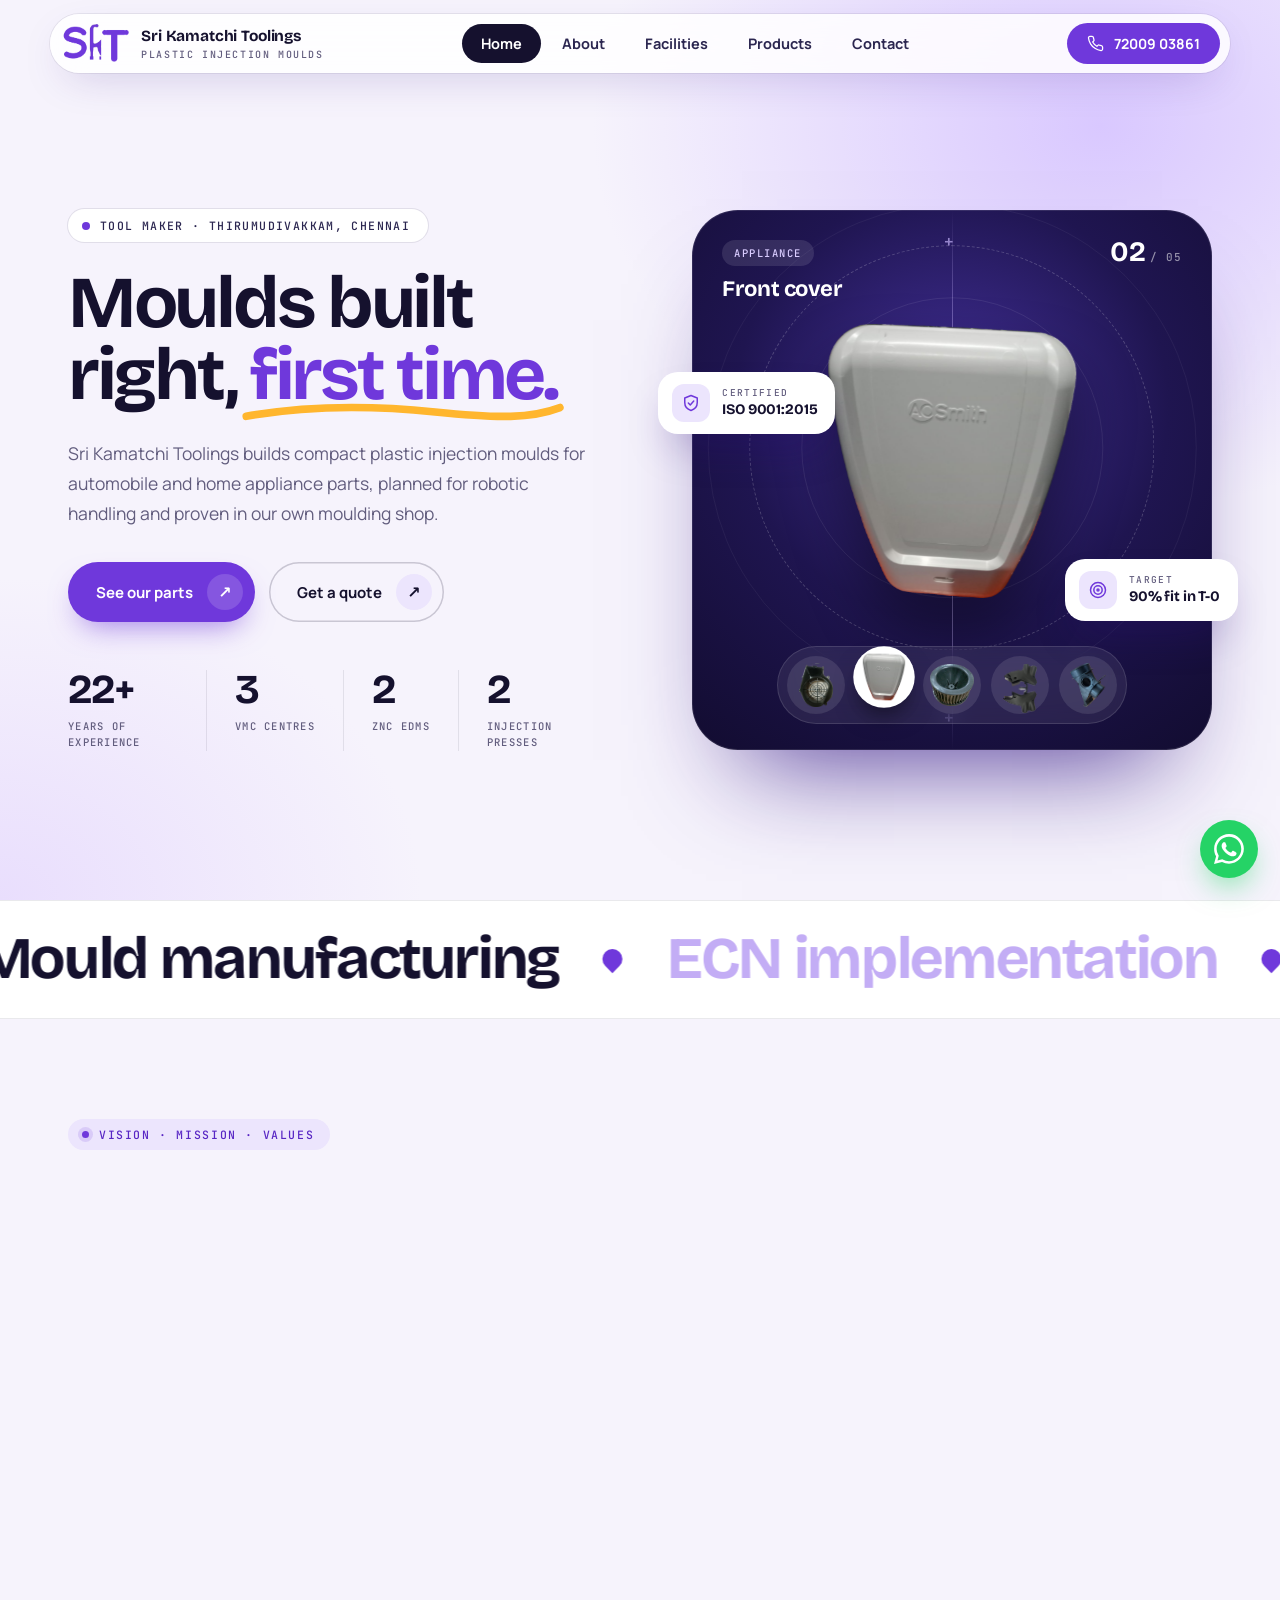
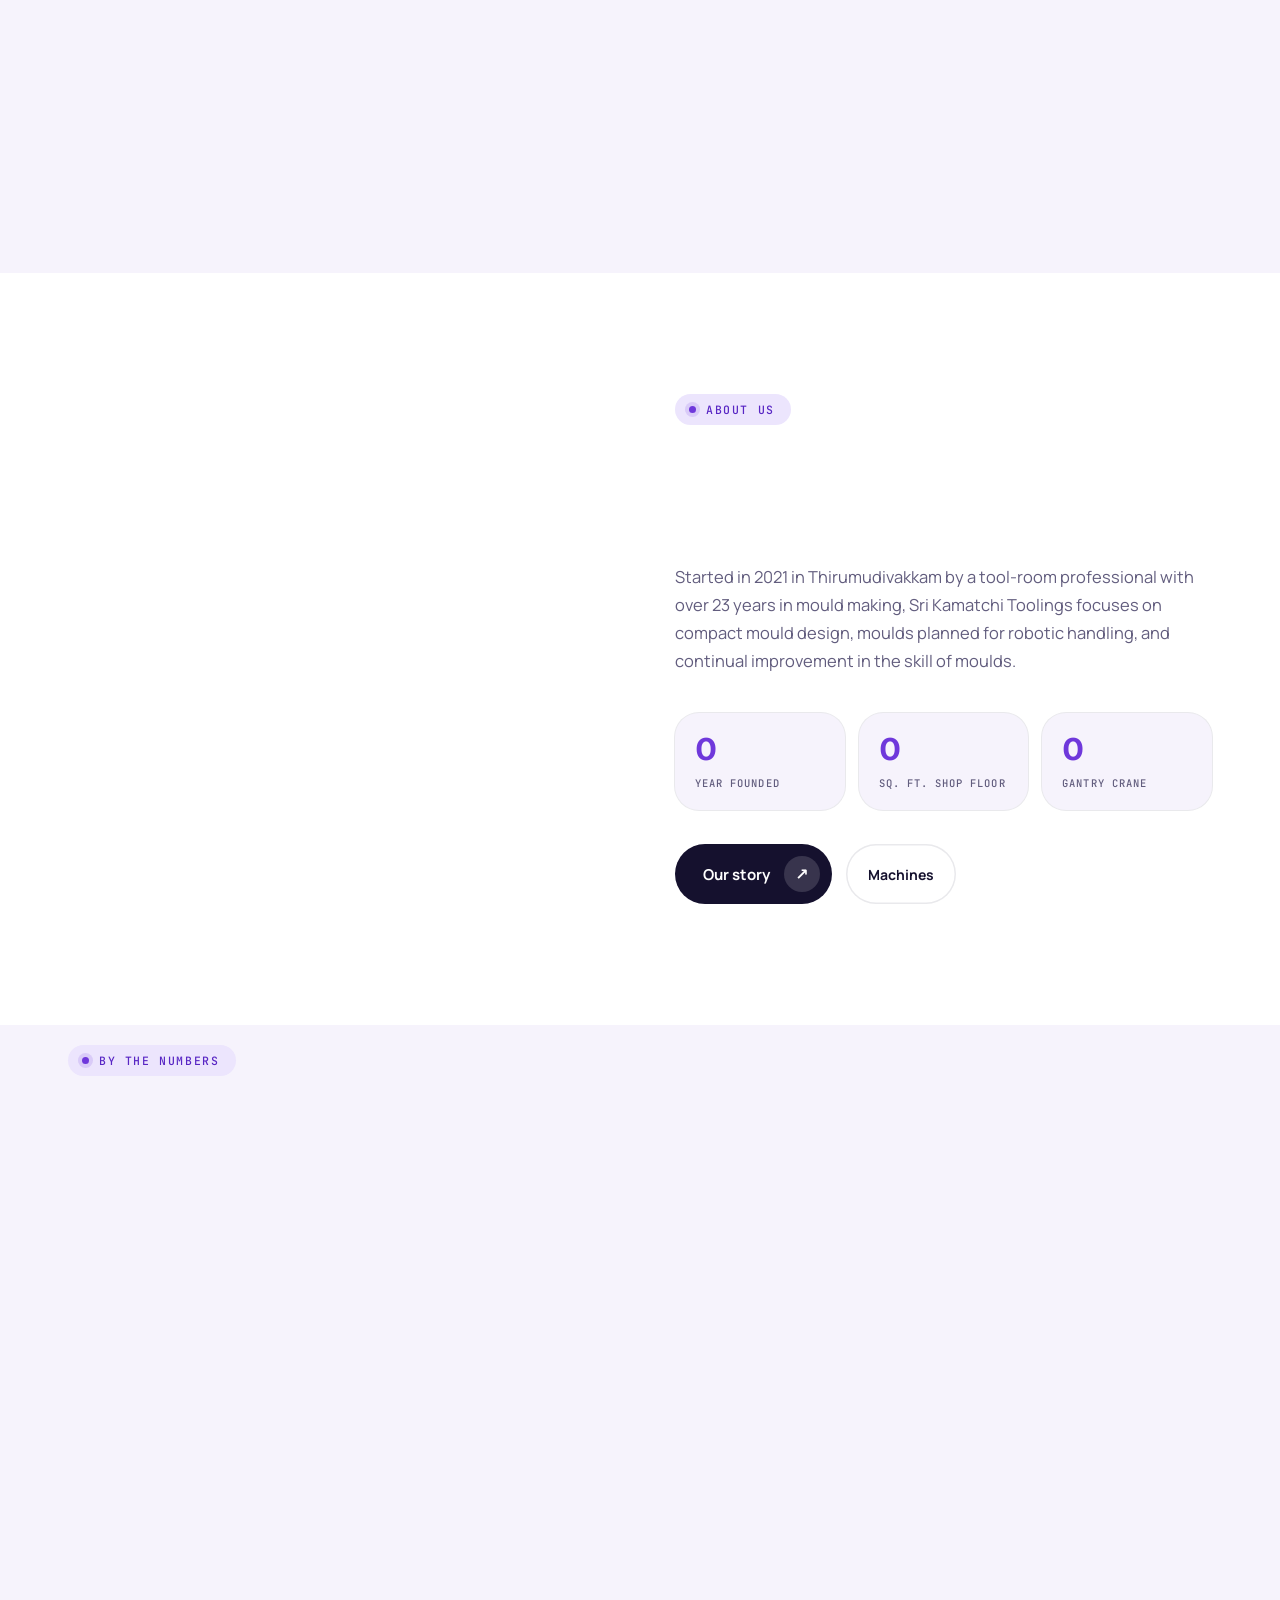
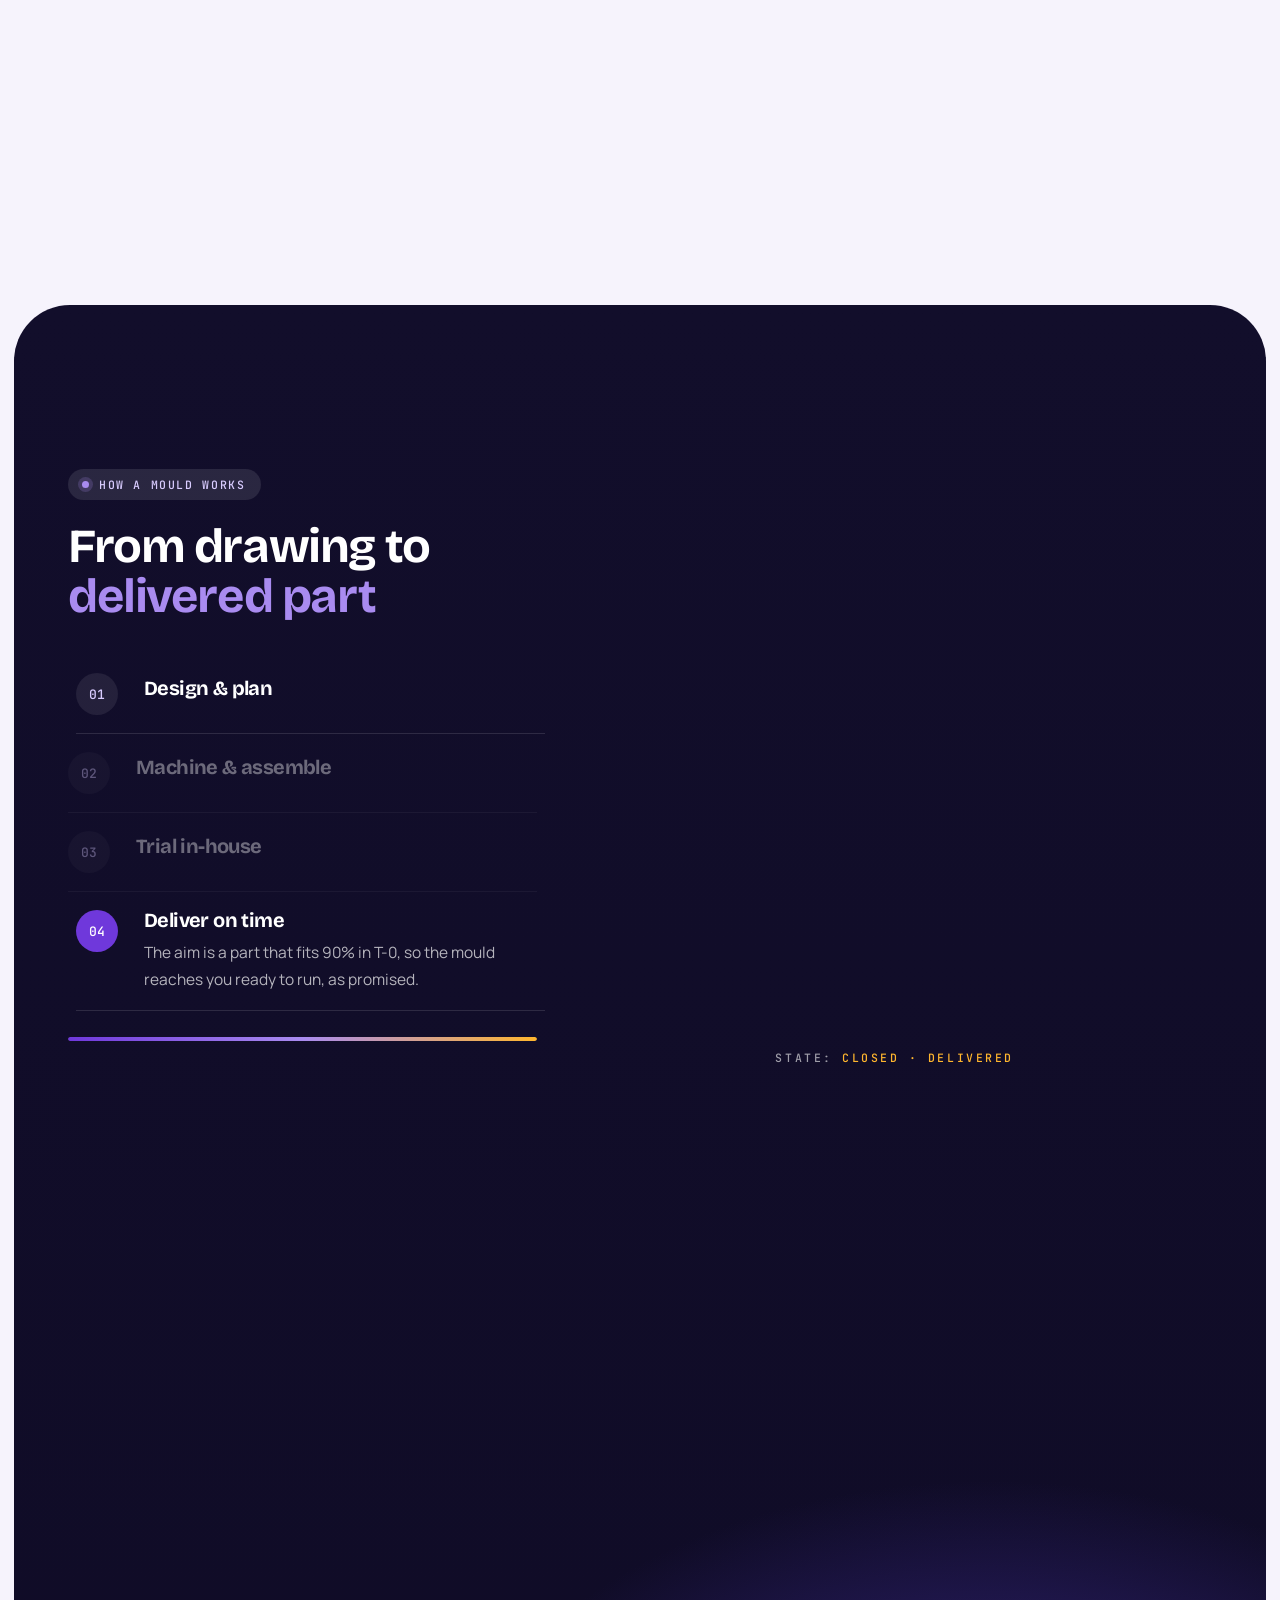
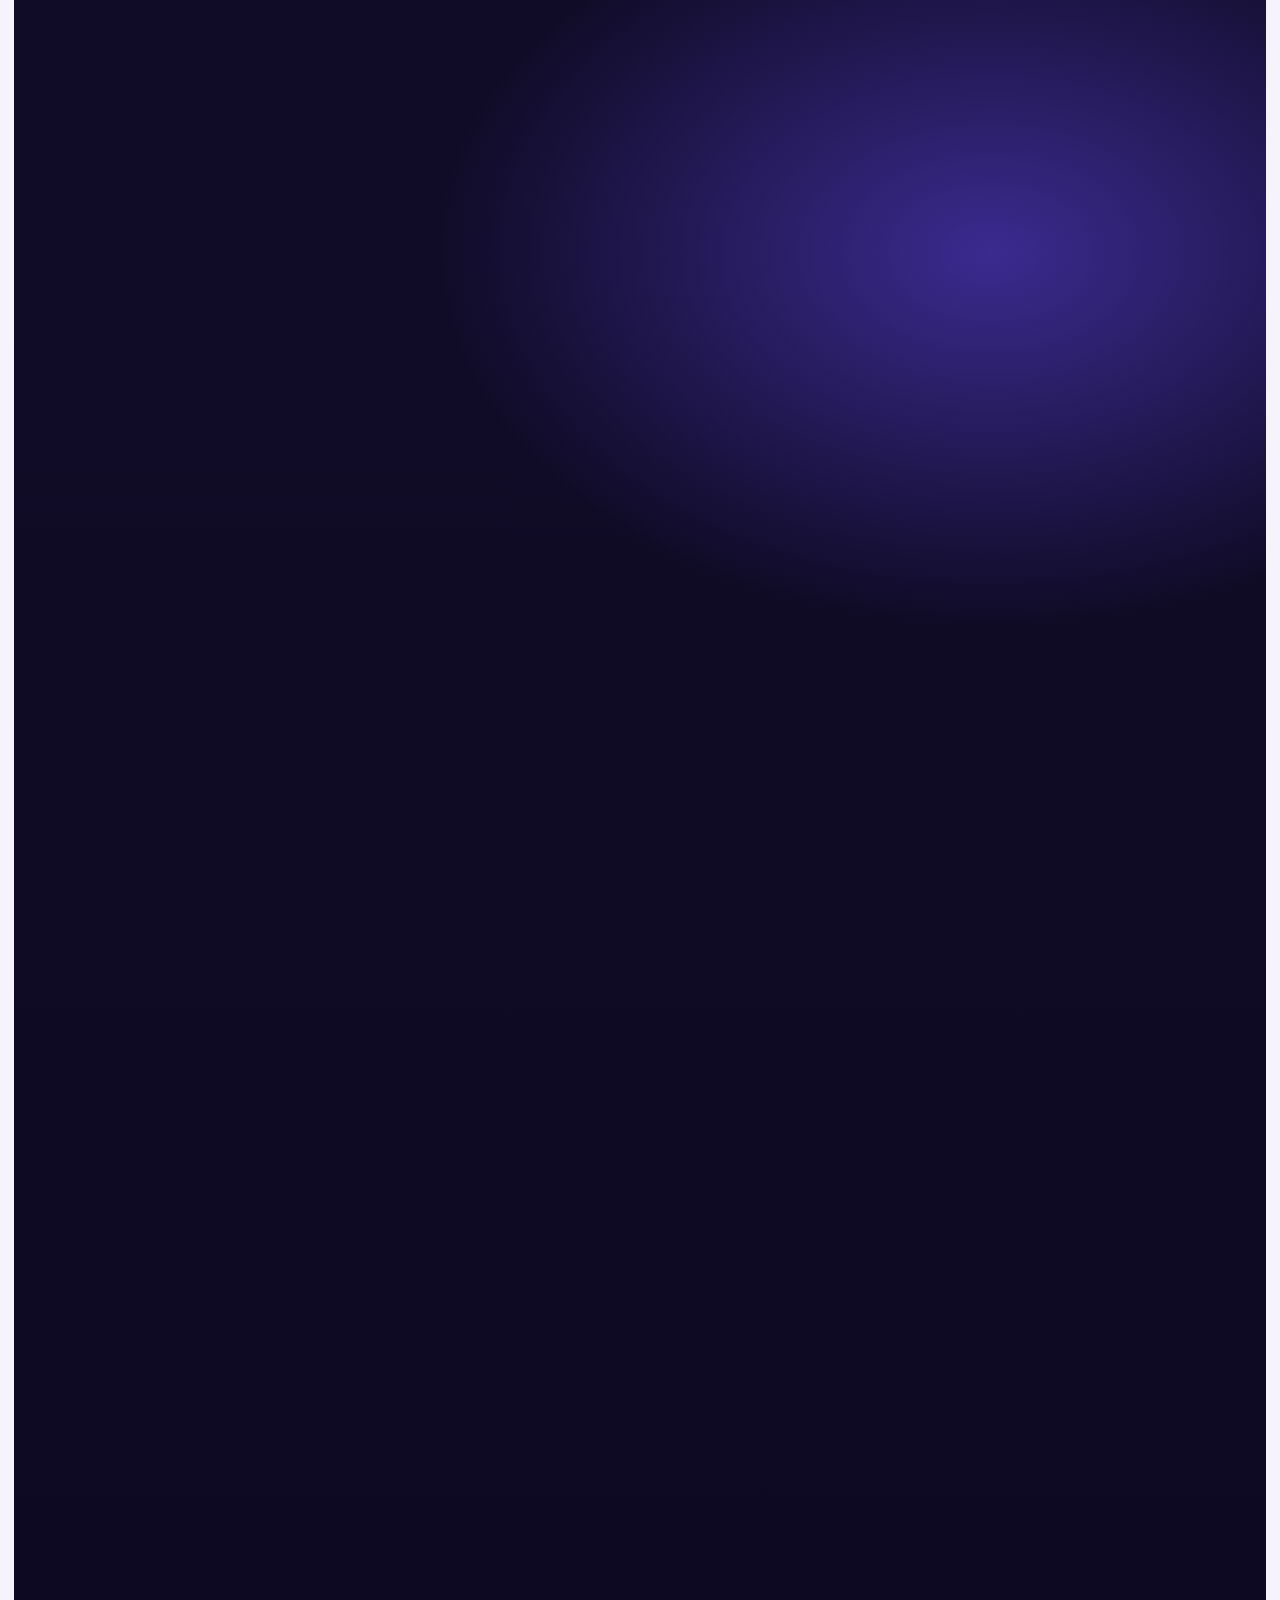
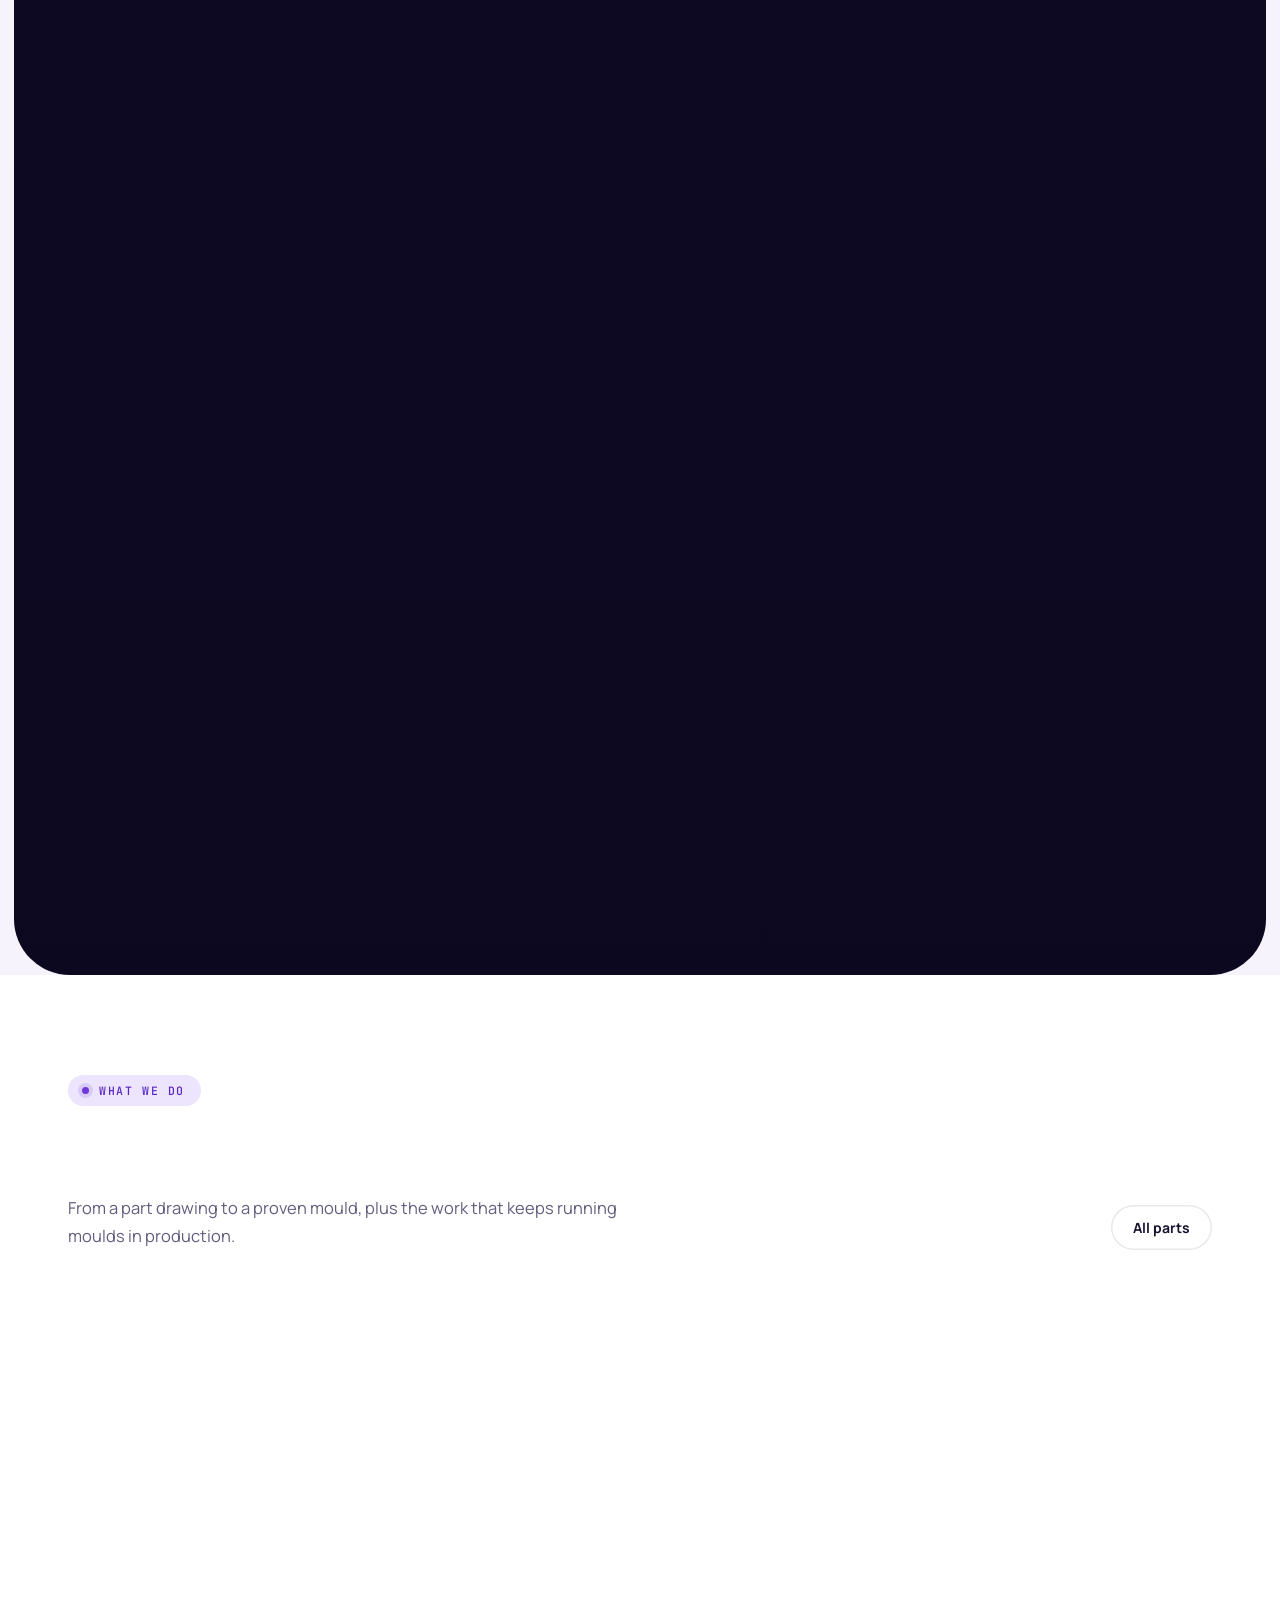
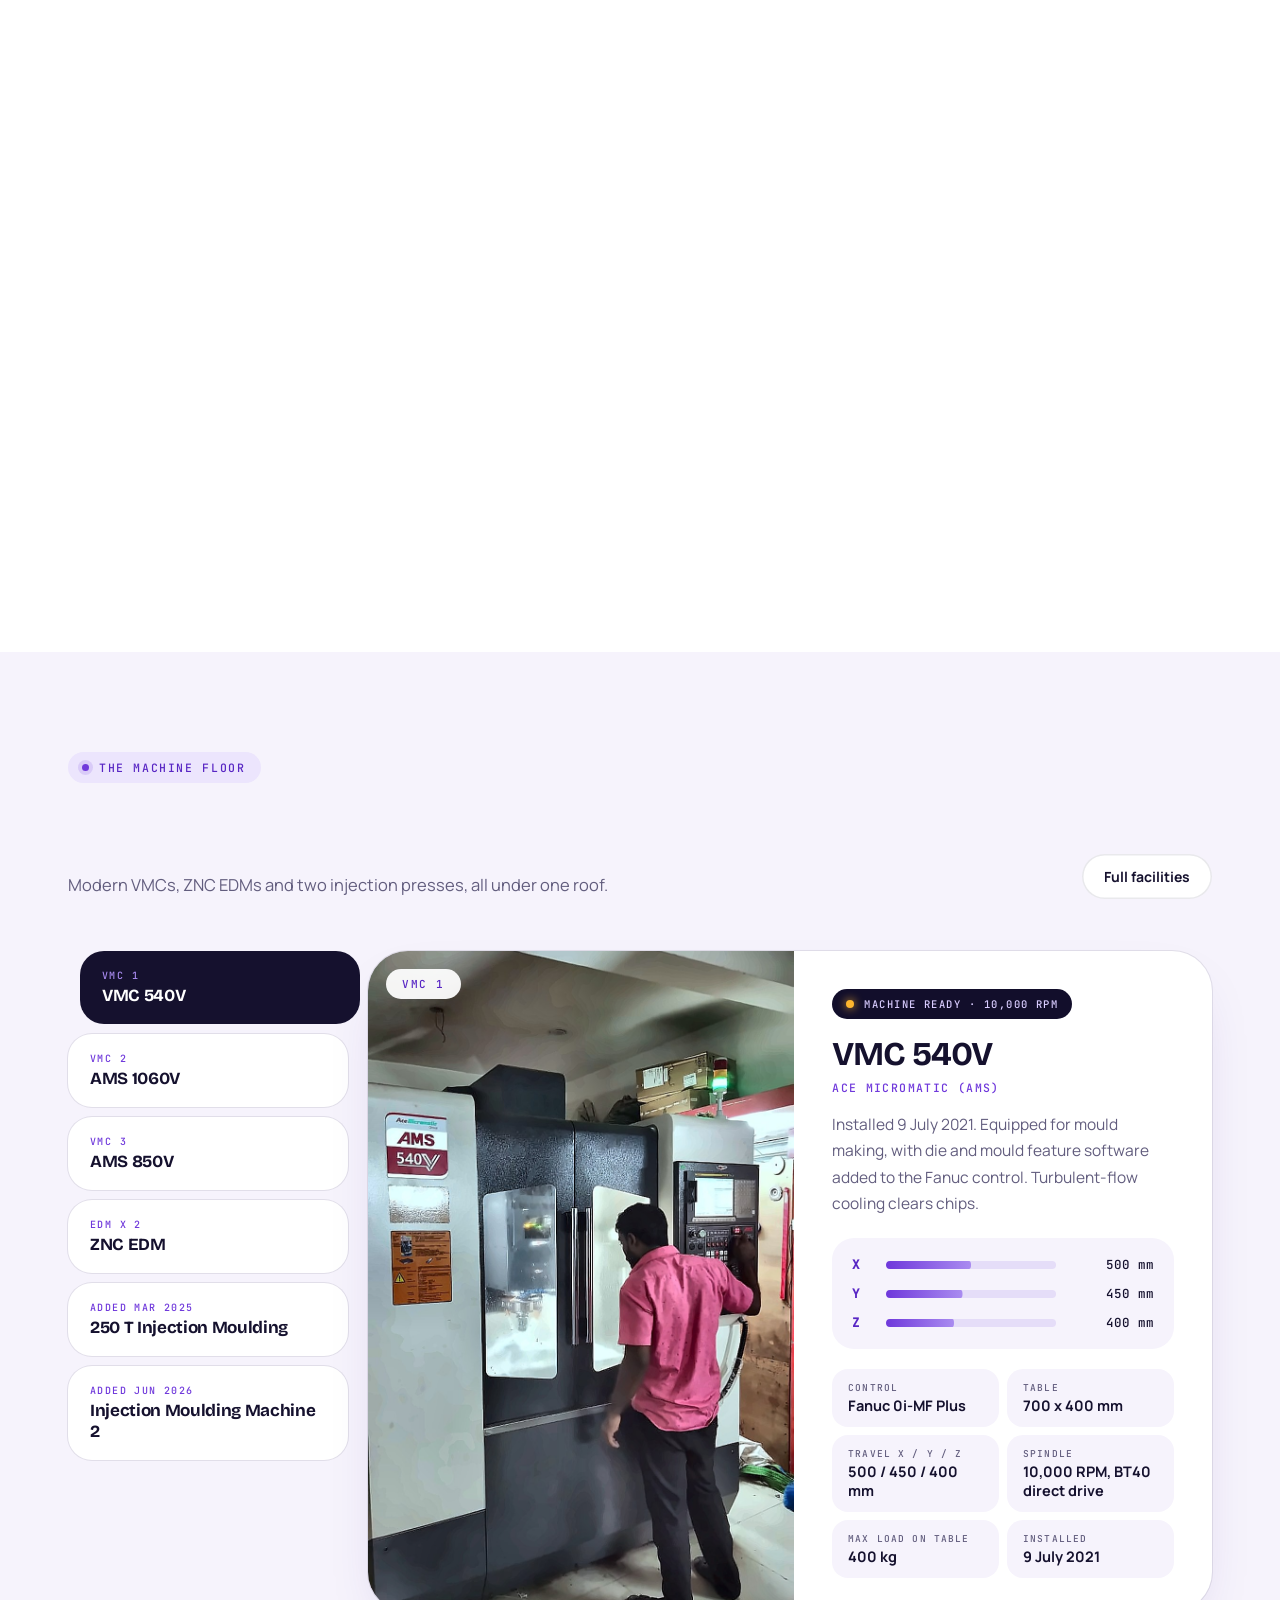
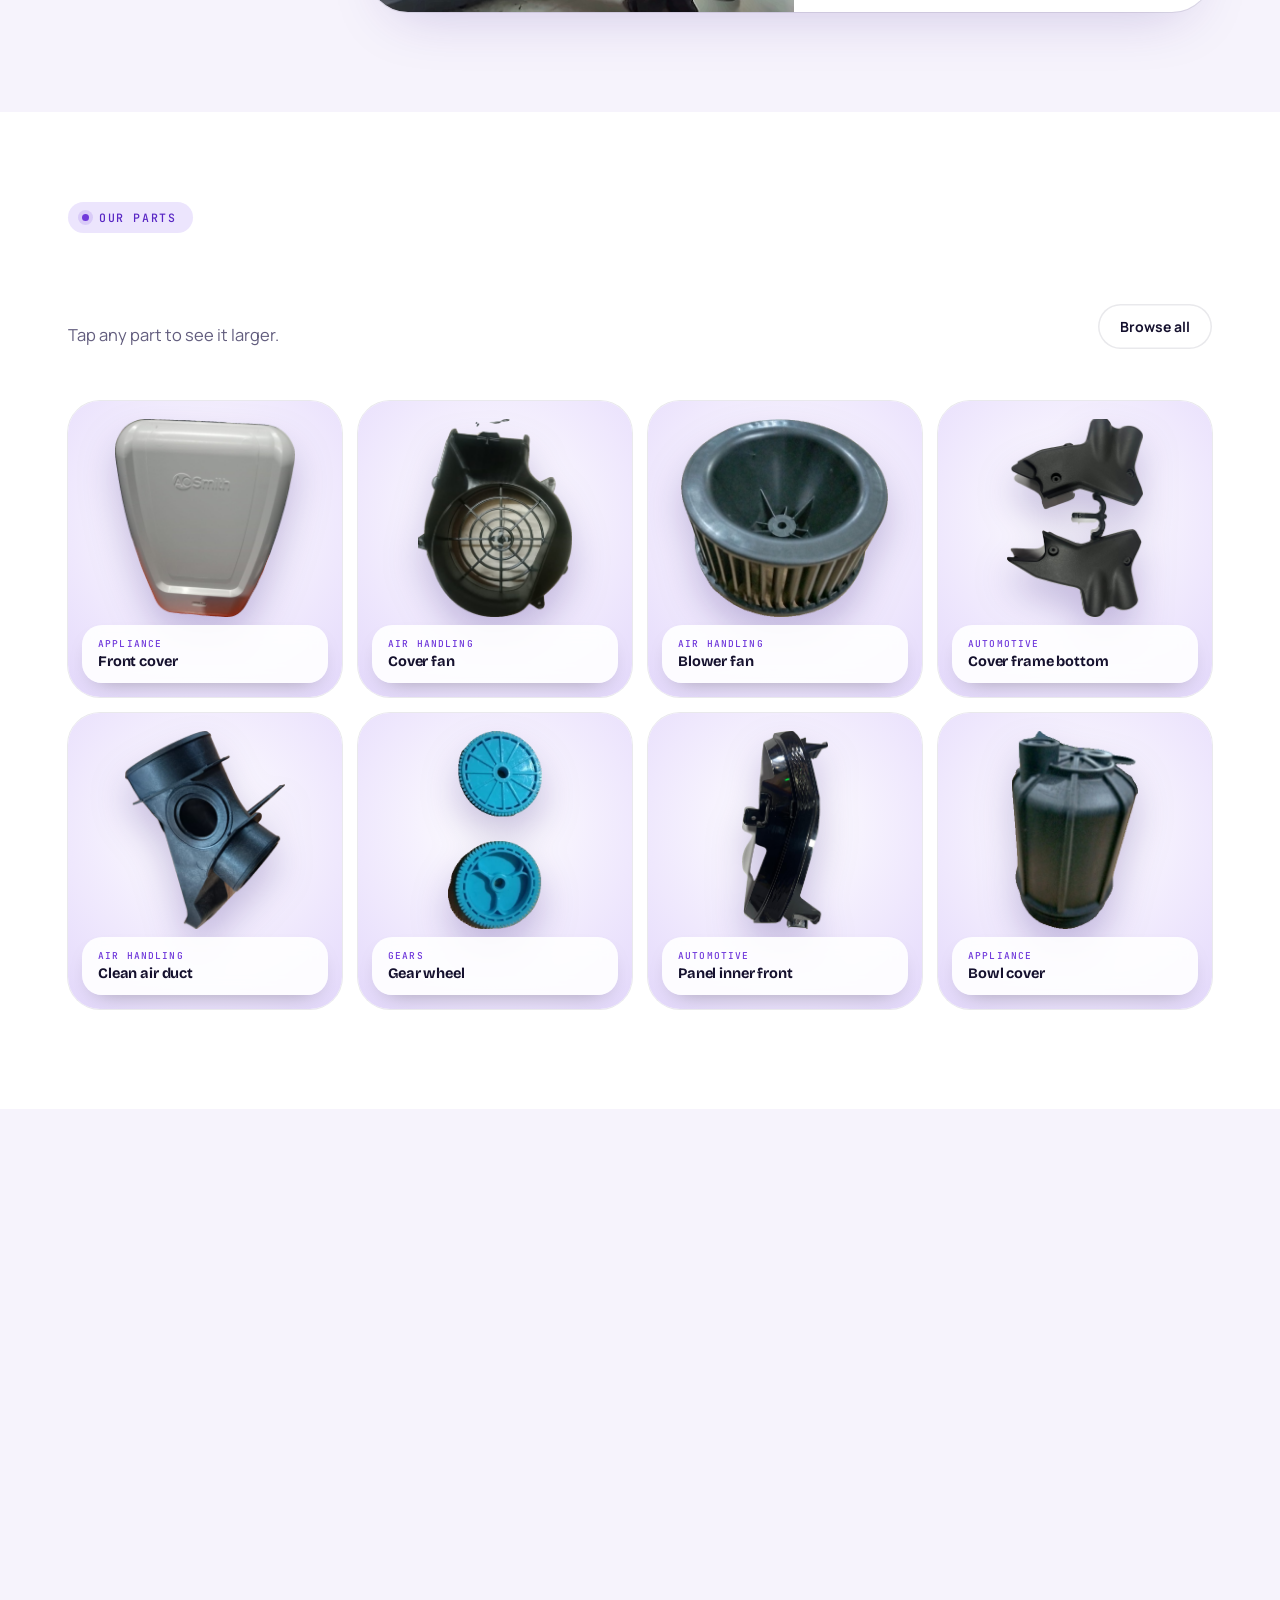
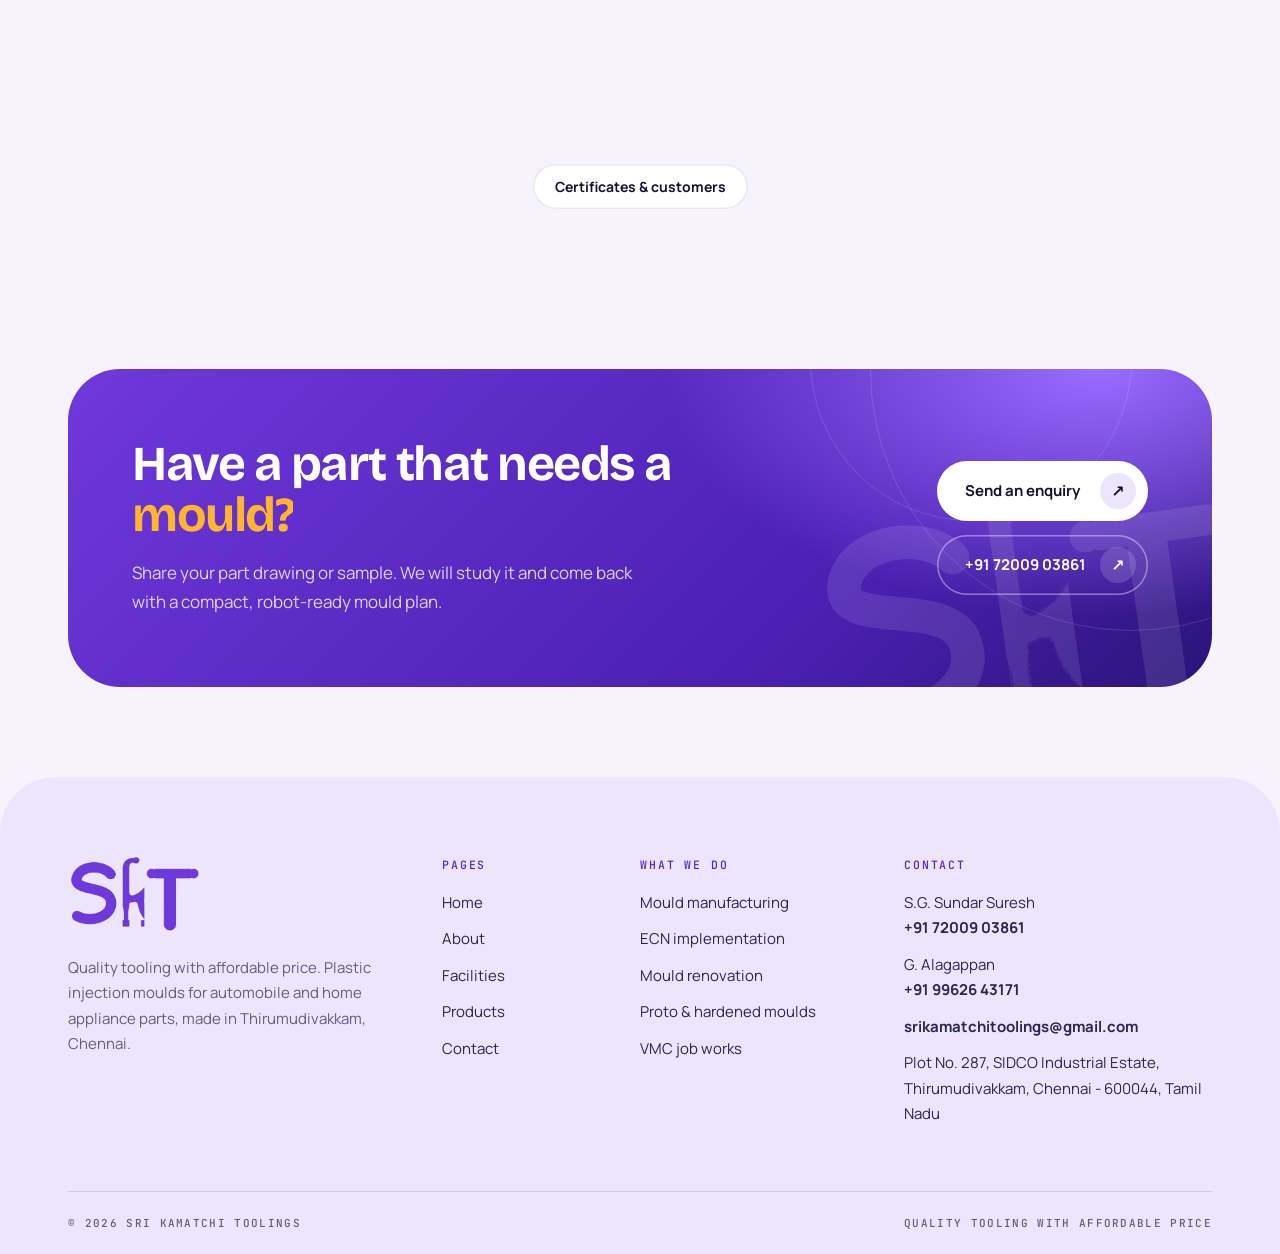
==== commit cf25cf89: "update" ====
--- a/index.html
+++ b/index.html
@@ -1 +1 @@
-<!doctype html><html lang="en"><head><meta charset="utf-8"><meta name="viewport" content="width=device-width,initial-scale=1"><title>Sri Kamatchi Toolings | Plastic injection mould maker, Chennai</title><meta name="description" content="Sri Kamatchi Toolings makes compact plastic injection moulds for automobile and home appliance parts in Thirumudivakkam, Chennai. In-house VMC, EDM and injection moulding."><meta name="theme-color" content="#1f1c35"><link rel="icon" href="img/logo.png"><link rel="preconnect" href="https://fonts.googleapis.com"><link rel="preconnect" href="https://fonts.gstatic.com" crossorigin><link href="https://fonts.googleapis.com/css2?family=DM+Sans:wght@400;500;700&family=IBM+Plex+Mono:wght@400;500;600&family=Unbounded:wght@500;600;700&display=swap" rel="stylesheet"><link rel="stylesheet" href="css/style.css?v=5"></head><body><div id="ld" aria-label="Loading"><div class="lh l"></div><div class="lh r"></div><div class="lc"><div><small>Sri Kamatchi Toolings</small><div class="sc" aria-hidden="true"><div class="rg"></div><div class="rg b"></div><div class="sh"></div><div class="fl"><div class="cb"><div class="hv l"><i class="f"></i><i class="k"></i><i class="a"></i><i class="b"></i><i class="t"></i><i class="m"></i></div><div class="hv r"><i class="f"></i><i class="k"></i><i class="a"></i><i class="b"></i><i class="t"></i><i class="m"></i></div><div class="sp"></div></div></div></div><div class="rd"><span>Mould<b id="ldn">000</b>%</span><em id="ldst">Aligning halves</em></div><div class="bar"><i></i></div></div></div></div><div class="spot" aria-hidden="true"></div><header id="hd"><div class="hd"><a class="logo" href="index.html" aria-label="Sri Kamatchi Toolings home"><img src="img/logo.png" alt="SKT logo" width="60" height="36"><div><b>Sri Kamatchi Toolings</b><small>Plastic injection moulds</small></div></a><nav aria-label="Main"><a href="index.html" class="on"><span>01</span>Home</a><a href="about.html"><span>02</span>About</a><a href="facilities.html"><span>03</span>Facilities</a><a href="products.html"><span>04</span>Products</a><a href="contact.html"><span>05</span>Contact</a></nav><a class="hcall" href="tel:+917200903861" aria-label="Call +91 72009 03861"><svg viewBox="0 0 24 24" fill="none" stroke="currentColor" stroke-width="1.8" stroke-linecap="round" stroke-linejoin="round" aria-hidden="true"><path d="M22 16.9v3a2 2 0 0 1-2.2 2 19.8 19.8 0 0 1-8.6-3.1 19.5 19.5 0 0 1-6-6A19.8 19.8 0 0 1 2.1 4.2 2 2 0 0 1 4.1 2h3a2 2 0 0 1 2 1.7c.1 1 .4 1.9.7 2.8a2 2 0 0 1-.5 2.1L8 9.9a16 16 0 0 0 6 6l1.3-1.3a2 2 0 0 1 2.1-.4c.9.3 1.8.6 2.8.7a2 2 0 0 1 1.7 2z"/></svg><span>72009 03861</span></a><button class="bg" aria-label="Menu" aria-expanded="false"><i></i><i></i></button></div></header><section class="hero"><div class="aur" aria-hidden="true"><i></i><i></i><i></i></div><div class="wrap"><div><span class="tag"><i></i>Tool maker &middot; Thirumudivakkam, Chennai</span><h1><span>Moulds</span><span class="out">built right</span><span class="hl">first time.</span></h1><p class="lead">Sri Kamatchi Toolings builds compact plastic injection moulds for automobile and home appliance parts, planned for robotic handling and proven in our own moulding shop.</p><div class="bts"><a class="btn" href="products.html">See our parts</a><a class="btn gh" href="contact.html">Get a quote</a></div><div class="ro"><div><b data-n="23" data-s="+">0</b><span>Years of experience</span></div><div><b data-n="3">0</b><span>VMC centres</span></div><div><b data-n="2">0</b><span>ZNC EDMs</span></div><div><b data-n="2">0</b><span>Injection presses</span></div></div></div><div class="cav"><div class="stage"><div class="gw" aria-hidden="true">SKT</div><svg class="dial" viewBox="-250 -250 500 500" aria-hidden="true"><circle class="d1" r="236"/><g class="tk"><path d="M204.0 0.0 L220.0 0.0 M203.7 10.7 L208.7 10.9 M202.9 21.3 L207.9 21.8 M201.5 31.9 L206.4 32.7 M199.5 42.4 L204.4 43.5 M197.0 52.8 L206.7 55.4 M194.0 63.0 L198.8 64.6 M190.5 73.1 L195.1 74.9 M186.4 83.0 L190.9 85.0 M181.8 92.6 L186.2 94.9 M176.7 102.0 L190.5 110.0 M171.1 111.1 L175.3 113.8 M165.0 119.9 L169.1 122.8 M158.5 128.4 L162.4 131.5 M151.6 136.5 L155.3 139.8 M144.2 144.2 L151.3 151.3 M136.5 151.6 L139.8 155.3 M128.4 158.5 L131.5 162.4 M119.9 165.0 L122.8 169.1 M111.1 171.1 L113.8 175.3 M102.0 176.7 L110.0 190.5 M92.6 181.8 L94.9 186.2 M83.0 186.4 L85.0 190.9 M73.1 190.5 L74.9 195.1 M63.0 194.0 L64.6 198.8 M52.8 197.0 L55.4 206.7 M42.4 199.5 L43.5 204.4 M31.9 201.5 L32.7 206.4 M21.3 202.9 L21.8 207.9 M10.7 203.7 L10.9 208.7 M0.0 204.0 L0.0 220.0 M-10.7 203.7 L-10.9 208.7 M-21.3 202.9 L-21.8 207.9 M-31.9 201.5 L-32.7 206.4 M-42.4 199.5 L-43.5 204.4 M-52.8 197.0 L-55.4 206.7 M-63.0 194.0 L-64.6 198.8 M-73.1 190.5 L-74.9 195.1 M-83.0 186.4 L-85.0 190.9 M-92.6 181.8 L-94.9 186.2 M-102.0 176.7 L-110.0 190.5 M-111.1 171.1 L-113.8 175.3 M-119.9 165.0 L-122.8 169.1 M-128.4 158.5 L-131.5 162.4 M-136.5 151.6 L-139.8 155.3 M-144.2 144.2 L-151.3 151.3 M-151.6 136.5 L-155.3 139.8 M-158.5 128.4 L-162.4 131.5 M-165.0 119.9 L-169.1 122.8 M-171.1 111.1 L-175.3 113.8 M-176.7 102.0 L-190.5 110.0 M-181.8 92.6 L-186.2 94.9 M-186.4 83.0 L-190.9 85.0 M-190.5 73.1 L-195.1 74.9 M-194.0 63.0 L-198.8 64.6 M-197.0 52.8 L-206.7 55.4 M-199.5 42.4 L-204.4 43.5 M-201.5 31.9 L-206.4 32.7 M-202.9 21.3 L-207.9 21.8 M-203.7 10.7 L-208.7 10.9 M-204.0 0.0 L-220.0 0.0 M-203.7 -10.7 L-208.7 -10.9 M-202.9 -21.3 L-207.9 -21.8 M-201.5 -31.9 L-206.4 -32.7 M-199.5 -42.4 L-204.4 -43.5 M-197.0 -52.8 L-206.7 -55.4 M-194.0 -63.0 L-198.8 -64.6 M-190.5 -73.1 L-195.1 -74.9 M-186.4 -83.0 L-190.9 -85.0 M-181.8 -92.6 L-186.2 -94.9 M-176.7 -102.0 L-190.5 -110.0 M-171.1 -111.1 L-175.3 -113.8 M-165.0 -119.9 L-169.1 -122.8 M-158.5 -128.4 L-162.4 -131.5 M-151.6 -136.5 L-155.3 -139.8 M-144.2 -144.2 L-151.3 -151.3 M-136.5 -151.6 L-139.8 -155.3 M-128.4 -158.5 L-131.5 -162.4 M-119.9 -165.0 L-122.8 -169.1 M-111.1 -171.1 L-113.8 -175.3 M-102.0 -176.7 L-110.0 -190.5 M-92.6 -181.8 L-94.9 -186.2 M-83.0 -186.4 L-85.0 -190.9 M-73.1 -190.5 L-74.9 -195.1 M-63.0 -194.0 L-64.6 -198.8 M-52.8 -197.0 L-55.4 -206.7 M-42.4 -199.5 L-43.5 -204.4 M-31.9 -201.5 L-32.7 -206.4 M-21.3 -202.9 L-21.8 -207.9 M-10.7 -203.7 L-10.9 -208.7 M-0.0 -204.0 L-0.0 -220.0 M10.7 -203.7 L10.9 -208.7 M21.3 -202.9 L21.8 -207.9 M31.9 -201.5 L32.7 -206.4 M42.4 -199.5 L43.5 -204.4 M52.8 -197.0 L55.4 -206.7 M63.0 -194.0 L64.6 -198.8 M73.1 -190.5 L74.9 -195.1 M83.0 -186.4 L85.0 -190.9 M92.6 -181.8 L94.9 -186.2 M102.0 -176.7 L110.0 -190.5 M111.1 -171.1 L113.8 -175.3 M119.9 -165.0 L122.8 -169.1 M128.4 -158.5 L131.5 -162.4 M136.5 -151.6 L139.8 -155.3 M144.2 -144.2 L151.3 -151.3 M151.6 -136.5 L155.3 -139.8 M158.5 -128.4 L162.4 -131.5 M165.0 -119.9 L169.1 -122.8 M171.1 -111.1 L175.3 -113.8 M176.7 -102.0 L190.5 -110.0 M181.8 -92.6 L186.2 -94.9 M186.4 -83.0 L190.9 -85.0 M190.5 -73.1 L195.1 -74.9 M194.0 -63.0 L198.8 -64.6 M197.0 -52.8 L206.7 -55.4 M199.5 -42.4 L204.4 -43.5 M201.5 -31.9 L206.4 -32.7 M202.9 -21.3 L207.9 -21.8 M203.7 -10.7 L208.7 -10.9"/></g><circle class="d2" r="188"/><circle class="d3" r="150"/><path class="sw" d="M0 -236 A236 236 0 0 1 204 -118"/><path class="cr" d="M-250 0 H-228 M228 0 H250 M0 -250 V-228 M0 228 V250"/></svg><div class="pt"><img src="img/cut/p_s26_4.png" alt="Cover fan" data-k="Air handling"><img src="img/cut/p_s25_3.png" alt="Front cover" data-k="Appliance"><img src="img/cut/p_s24_2.png" alt="Blower fan" data-k="Air handling"><img src="img/cut/p_s27_1.png" alt="Cover frame bottom" data-k="Automotive"><img src="img/cut/p_s26_1.png" alt="Clean air duct" data-k="Air handling"></div><button type="button" class="th" aria-label="Cover fan" style="left:50.00%;top:3.00%"><img src="img/cut/p_s26_4.png" alt=""></button><button type="button" class="th" aria-label="Front cover" style="left:94.70%;top:35.48%"><img src="img/cut/p_s25_3.png" alt=""></button><button type="button" class="th" aria-label="Blower fan" style="left:77.63%;top:88.02%"><img src="img/cut/p_s24_2.png" alt=""></button><button type="button" class="th" aria-label="Cover frame bottom" style="left:22.37%;top:88.02%"><img src="img/cut/p_s27_1.png" alt=""></button><button type="button" class="th" aria-label="Clean air duct" style="left:5.30%;top:35.48%"><img src="img/cut/p_s26_1.png" alt=""></button></div><div class="cap"><div class="nm"><em>Air handling</em><b>Cover fan</b></div><div class="ix"><b>01</b><span>/ 05</span></div></div><div class="tg"><span><small>Target</small>90% fit in T-0</span><span class="b"><small>Certified</small>ISO 9001:2015</span></div></div></div><div class="scroll"><i></i>Scroll</div></section><div style="overflow:hidden;padding:30px 0 20px;background:var(--bg)"><div class="tick" aria-label="Our services"><div class="tr"><span>Mould manufacturing</span><span>ECN implementation</span><span>Mould renovation</span><span>Proto moulds</span><span>Hardened moulds</span><span>Critical techniques</span><span>VMC job works</span></div></div></div><section class="s"><div class="wrap"><div class="sh2"><div><div class="eb">01 <b>/ Vision &middot; Mission &middot; Values</b></div><h2>What we promise on <span class="hl">every mould</span></h2></div></div><div class="pro"><div class="pc3"><span class="n">01</span><div class="bd"><h3>Our Vision</h3><p class="q">&ldquo;Quality Tooling with Affordable Price&rdquo;</p><ul><li>Manufacturer of plastic injection moulds</li><li>High quality, every time</li><li>Delivery on time</li><li>Continuous business with delighted customers</li></ul></div></div><div class="pc3"><span class="n">02</span><div class="bd"><h3>Our Mission</h3><p class="q">First time right, superior part quality.</p><ul><li>90% fit, dimensionally and aesthetically, in T-0</li><li>Adhere to customer commitments</li><li>Superior part quality</li><li>Continual improvement by seeking professionalism in all activities</li></ul></div></div><div class="pc3"><span class="n">03</span><div class="bd"><h3>Our Values</h3><p class="q">People and process, held together.</p><ul><li>Team work and leadership</li><li>Supplier relationship</li><li>Process approach</li><li>People involvement</li><li>Customer focus</li></ul></div></div></div></div></section><div class="mq" aria-hidden="true"><div class="tr"><span>Compact moulds</span><span>Robot ready</span><span>First time right</span><span>Made in Chennai</span><span>On-time delivery</span><span>Compact moulds</span><span>Robot ready</span><span>First time right</span><span>Made in Chennai</span><span>On-time delivery</span></div></div><section class="s paper"><div class="wrap two"><div class="duo"><img src="img/floor-gantry.jpg" alt="SKT shop floor with gantry crane" loading="lazy"><img src="img/vmc3.jpg" alt="VMC 3 machining centre" loading="lazy"></div><div><div class="eb">02 <b>/ About us</b></div><h2>A tool room built by <span class="hl">tool makers.</span></h2><p class="sub">Started in 2021 in Thirumudivakkam by a tool-room professional with over 23 years in mould making, Sri Kamatchi Toolings focuses on compact mould design, moulds planned for robotic handling, and continual improvement in the skill of moulds.</p><div class="nums"><div><b data-n="2021">0</b><span>Year founded</span></div><div><b data-n="2200" data-c="1">0</b><span>Sq. ft. shop floor</span></div><div><b data-n="2" data-s=" T">0</b><span>Gantry crane</span></div></div><div class="bts" style="margin-top:38px"><a class="btn dk" href="about.html">Our story</a><a class="lnk" href="facilities.html" style="align-self:center">Machines &rarr;</a></div></div></div></section><section id="flow"><div class="pin"><div class="wrap"><div><div class="eb">03 <b>/ How a mould works</b></div><h2>From drawing to <span class="hl">delivered part</span></h2><div class="stps"><div class="stp"><b>01</b><h4>Design &amp; plan</h4><p>Compact mould design, with the part, gate and cooling planned for robotic take-out before steel is cut.</p></div><div class="stp"><b>02</b><h4>Machine &amp; assemble</h4><p>Cavity and core are machined on our VMCs, burned on EDM, ground and fitted on our 2 ton crane floor.</p></div><div class="stp"><b>03</b><h4>Trial in-house</h4><p>The mould opens, the ejector pins push the part off the core, and we check dimensions and looks on our own press.</p></div><div class="stp"><b>04</b><h4>Deliver on time</h4><p>The aim is a part that fits 90% in T-0, so the mould reaches you ready to run, as promised.</p></div></div><div class="pbar"><i></i></div></div><div class="mv" id="mv"><div class="state">State: <b>Closed</b></div></div></div></div></section><section class="s paper"><div class="wrap"><div class="sh2"><div><div class="eb">04 <b>/ What we do</b></div><h2>Services &amp; <span class="hl">products</span></h2><p class="sub">From a part drawing to a proven mould, plus the work that keeps running moulds in production.</p></div><a class="lnk" href="products.html">All parts &rarr;</a></div><div class="rows"><a class="row" href="contact.html"><span class="n">01</span><h3>Mould manufacturing</h3><p>Plastic injection moulds for interior and exterior parts of automobiles and home appliances, designed compact and built to run on robots.</p><span class="ar"><svg viewBox="0 0 24 24" fill="none" stroke="currentColor" stroke-width="1.8" stroke-linecap="round" stroke-linejoin="round" aria-hidden="true"><path d="m9 6 6 6-6 6"/></svg></span></a><a class="row" href="contact.html"><span class="n">02</span><h3>Mould ECN implementation</h3><p>Engineering change notes carried into existing moulds quickly and cleanly, so your part stays current without a new tool.</p><span class="ar"><svg viewBox="0 0 24 24" fill="none" stroke="currentColor" stroke-width="1.8" stroke-linecap="round" stroke-linejoin="round" aria-hidden="true"><path d="m9 6 6 6-6 6"/></svg></span></a><a class="row" href="contact.html"><span class="n">03</span><h3>Mould renovation</h3><p>Worn or damaged moulds restored on our VMCs, EDMs and grinders and brought back to running condition.</p><span class="ar"><svg viewBox="0 0 24 24" fill="none" stroke="currentColor" stroke-width="1.8" stroke-linecap="round" stroke-linejoin="round" aria-hidden="true"><path d="m9 6 6 6-6 6"/></svg></span></a><a class="row" href="contact.html"><span class="n">04</span><h3>Proto moulds</h3><p>Prototype tools to prove a part design early, with trials on our own press or trusted partner presses from 80 T to 450 T.</p><span class="ar"><svg viewBox="0 0 24 24" fill="none" stroke="currentColor" stroke-width="1.8" stroke-linecap="round" stroke-linejoin="round" aria-hidden="true"><path d="m9 6 6 6-6 6"/></svg></span></a><a class="row" href="contact.html"><span class="n">05</span><h3>Hardened moulds</h3><p>Moulds made from hardened steel for long production runs, with heat treatment and texturing through trusted partners.</p><span class="ar"><svg viewBox="0 0 24 24" fill="none" stroke="currentColor" stroke-width="1.8" stroke-linecap="round" stroke-linejoin="round" aria-hidden="true"><path d="m9 6 6 6-6 6"/></svg></span></a><a class="row" href="contact.html"><span class="n">06</span><h3>Critical techniques</h3><p>Mechanisms that need care, such as unscrewing moulds and rack-and-pinion concepts for threaded and complex parts.</p><span class="ar"><svg viewBox="0 0 24 24" fill="none" stroke="currentColor" stroke-width="1.8" stroke-linecap="round" stroke-linejoin="round" aria-hidden="true"><path d="m9 6 6 6-6 6"/></svg></span></a><a class="row" href="contact.html"><span class="n">07</span><h3>VMC job works</h3><p>Spare machining capacity on three modern VMCs with Fanuc controls, available for outside jobs.</p><span class="ar"><svg viewBox="0 0 24 24" fill="none" stroke="currentColor" stroke-width="1.8" stroke-linecap="round" stroke-linejoin="round" aria-hidden="true"><path d="m9 6 6 6-6 6"/></svg></span></a></div></div></section><section class="s"><div class="wrap"><div class="sh2"><div><div class="eb">05 <b>/ The machine floor</b></div><h2>Machines that do <span class="hl">the work</span></h2><p class="sub">Modern VMCs, ZNC EDMs and two injection presses, all under one roof.</p></div><a class="lnk" href="facilities.html">Full facilities &rarr;</a></div><div class="mstack"><article class="mk" style="--i:0"><div class="mk-in"><span class="mk-n">01</span><div class="mk-ic"><figure class="mk-im"><img src="img/vmc1.jpg" alt="VMC 540V" style="object-position:50% 62%" loading="lazy"><span class="st">VMC 1</span></figure></div><div class="mk-bd"><h3>VMC 540V</h3><span class="mk-by">Ace Micromatic (AMS)</span><p class="mk-nt">Installed 9 July 2021. Equipped for mould making, with die and mould feature software added to the Fanuc control. Turbulent-flow cooling clears chips.</p></div></div></article><article class="mk" style="--i:1"><div class="mk-in"><span class="mk-n">02</span><div class="mk-ic"><figure class="mk-im"><img src="img/vmc2.jpg" alt="AMS 1060V" style="object-position:50% 50%" loading="lazy"><span class="st">VMC 2</span></figure></div><div class="mk-bd"><h3>AMS 1060V</h3><span class="mk-by">2024 June model</span><p class="mk-nt">The big-bed machine for large cavities and cores, with a spindle chiller to hold accuracy on long cuts.</p></div></div></article><article class="mk" style="--i:2"><div class="mk-in"><span class="mk-n">03</span><div class="mk-ic"><figure class="mk-im"><img src="img/vmc3.jpg" alt="AMS 850V" style="object-position:50% 50%" loading="lazy"><span class="st">VMC 3</span></figure></div><div class="mk-bd"><h3>AMS 850V</h3><span class="mk-by">2024 December model</span><p class="mk-nt">Mid-size machining centre equipped for mould making, with die and mould features in the control.</p></div></div></article><article class="mk" style="--i:3"><div class="mk-in"><span class="mk-n">04</span><div class="mk-ic"><figure class="mk-im"><img src="img/edm.jpg" alt="ZNC EDM" style="object-position:50% 50%" loading="lazy"><span class="st">EDM x 2</span></figure></div><div class="mk-bd"><h3>ZNC EDM</h3><span class="mk-by">Electronica</span><p class="mk-nt">Two ZNC EDM machines for burning deep ribs, sharp corners and inserts that milling cannot reach.</p></div></div></article><article class="mk" style="--i:4"><div class="mk-in"><span class="mk-n">05</span><div class="mk-ic"><figure class="mk-im"><img src="img/inj250.jpg" alt="250 T Injection Moulding" style="object-position:50% 50%" loading="lazy"><span class="st">Added Mar 2025</span></figure></div><div class="mk-bd"><h3>250 T Injection Moulding</h3><span class="mk-by">In-house trial &amp; production</span><p class="mk-nt">Our own moulding machine, so every mould is tried and tuned in-house before it ships.</p></div></div></article><article class="mk" style="--i:5"><div class="mk-in"><span class="mk-n">06</span><div class="mk-ic"><figure class="mk-im"><img src="img/inj-2.jpg" alt="Injection Moulding Machine 2" style="object-position:50% 55%" loading="lazy"><span class="st">Added Jun 2026</span></figure></div><div class="mk-bd"><h3>Injection Moulding Machine 2</h3><span class="mk-by">Small-mould trials</span><p class="mk-nt">A second in-house press for smaller moulds, added in the fourth week of June 2026.</p></div></div></article></div></div></section><div class="pl"><i></i><i></i></div><section class="pz" id="pz" aria-label="Parts moulded on our tools"><div class="pz-track"><div class="pz-stick"><div class="pz-head"><div class="wrap"><div class="eb">06 <b>/ Our parts</b></div><a class="lnk" href="products.html">Browse all &rarr;</a></div></div><div class="pz-words"><h2>Parts moulded on <span class="hl">our tools</span></h2><div class="pz-ln"><em class="on">Right first time</em><em>Robot-ready</em><em>Proven in-house</em></div></div><div class="pz-cards"><button type="button" class="pz-c" data-name="Front cover" data-cat="Appliance" data-src="img/cut/p_s25_3.png"><span class="ph"><img src="img/cut/p_s25_3.png" alt="Front cover" loading="lazy"></span><span class="cp"><b>(01)</b><span>Front cover</span></span></button><button type="button" class="pz-c" data-name="Cover fan" data-cat="Air handling" data-src="img/cut/p_s26_4.png"><span class="ph"><img src="img/cut/p_s26_4.png" alt="Cover fan" loading="lazy"></span><span class="cp"><b>(02)</b><span>Cover fan</span></span></button><button type="button" class="pz-c" data-name="Blower fan" data-cat="Air handling" data-src="img/cut/p_s24_2.png"><span class="ph"><img src="img/cut/p_s24_2.png" alt="Blower fan" loading="lazy"></span><span class="cp"><b>(03)</b><span>Blower fan</span></span></button><button type="button" class="pz-c" data-name="Cover frame bottom" data-cat="Automotive" data-src="img/cut/p_s27_1.png"><span class="ph"><img src="img/cut/p_s27_1.png" alt="Cover frame bottom" loading="lazy"></span><span class="cp"><b>(04)</b><span>Cover frame bottom</span></span></button><button type="button" class="pz-c" data-name="Clean air duct" data-cat="Air handling" data-src="img/cut/p_s26_1.png"><span class="ph"><img src="img/cut/p_s26_1.png" alt="Clean air duct" loading="lazy"></span><span class="cp"><b>(05)</b><span>Clean air duct</span></span></button><button type="button" class="pz-c" data-name="Gear wheel" data-cat="Gears" data-src="img/cut/p_s26_5.png"><span class="ph"><img src="img/cut/p_s26_5.png" alt="Gear wheel" loading="lazy"></span><span class="cp"><b>(06)</b><span>Gear wheel</span></span></button><button type="button" class="pz-c" data-name="Panel inner front" data-cat="Automotive" data-src="img/cut/p_s28_3.png"><span class="ph"><img src="img/cut/p_s28_3.png" alt="Panel inner front" loading="lazy"></span><span class="cp"><b>(07)</b><span>Panel inner front</span></span></button><button type="button" class="pz-c" data-name="Bowl cover" data-cat="Appliance" data-src="img/cut/p_s24_6.png"><span class="ph"><img src="img/cut/p_s24_6.png" alt="Bowl cover" loading="lazy"></span><span class="cp"><b>(08)</b><span>Bowl cover</span></span></button></div><div class="pz-hint">Tap a part to open</div><div class="pz-bar"><i></i></div></div></div></section><section class="s paper"><div class="wrap"><div class="sh c"><div class="eb">07 <b>/ Trusted by</b></div><h2>Brands we have <span class="hl">worked with</span></h2><p class="sub">Tier 1 suppliers and OEMs across automotive and home appliances.</p></div><div class="lgm r" aria-label="Customer logos"><div class="lgt"><div class="hf"><div class="lg"><img src="img/c_tvs.png" alt="TVS Sundaram Auto Component" loading="lazy"></div><div class="lg"><img src="img/c_mann-hummel.png" alt="Mann+Hummel" loading="lazy"></div><div class="lg"><img src="img/c_river.png" alt="River" loading="lazy"></div><div class="lg"><img src="img/c_varroc.png" alt="Varroc" loading="lazy"></div><div class="lg"><img src="img/c_roca.png" alt="Roca" loading="lazy"></div><div class="lg"><img src="img/c_butterfly.png" alt="Butterfly" loading="lazy"></div><div class="lg"><img src="img/c_tvs.png" alt="TVS Sundaram Auto Component" loading="lazy"></div><div class="lg"><img src="img/c_mann-hummel.png" alt="Mann+Hummel" loading="lazy"></div><div class="lg"><img src="img/c_river.png" alt="River" loading="lazy"></div><div class="lg"><img src="img/c_varroc.png" alt="Varroc" loading="lazy"></div><div class="lg"><img src="img/c_roca.png" alt="Roca" loading="lazy"></div><div class="lg"><img src="img/c_butterfly.png" alt="Butterfly" loading="lazy"></div></div><div class="hf" aria-hidden="true"><div class="lg"><img src="img/c_tvs.png" alt="TVS Sundaram Auto Component" loading="lazy"></div><div class="lg"><img src="img/c_mann-hummel.png" alt="Mann+Hummel" loading="lazy"></div><div class="lg"><img src="img/c_river.png" alt="River" loading="lazy"></div><div class="lg"><img src="img/c_varroc.png" alt="Varroc" loading="lazy"></div><div class="lg"><img src="img/c_roca.png" alt="Roca" loading="lazy"></div><div class="lg"><img src="img/c_butterfly.png" alt="Butterfly" loading="lazy"></div><div class="lg"><img src="img/c_tvs.png" alt="TVS Sundaram Auto Component" loading="lazy"></div><div class="lg"><img src="img/c_mann-hummel.png" alt="Mann+Hummel" loading="lazy"></div><div class="lg"><img src="img/c_river.png" alt="River" loading="lazy"></div><div class="lg"><img src="img/c_varroc.png" alt="Varroc" loading="lazy"></div><div class="lg"><img src="img/c_roca.png" alt="Roca" loading="lazy"></div><div class="lg"><img src="img/c_butterfly.png" alt="Butterfly" loading="lazy"></div></div></div></div><div class="lgm l" aria-label="Customer logos"><div class="lgt"><div class="hf"><div class="lg"><img src="img/c_sintex.png" alt="Sintex" loading="lazy"></div><div class="lg"><img src="img/c_aosmith.png" alt="A. O. Smith" loading="lazy"></div><div class="lg"><img src="img/c_whirlpool.png" alt="Whirlpool" loading="lazy"></div><div class="lg"><img src="img/c_antolin.png" alt="Grupo Antolin" loading="lazy"></div><div class="lg"><img src="img/c_iac.png" alt="IAC" loading="lazy"></div><div class="lg"><img src="img/c_mahindra.png" alt="Mahindra" loading="lazy"></div><div class="lg"><img src="img/c_sintex.png" alt="Sintex" loading="lazy"></div><div class="lg"><img src="img/c_aosmith.png" alt="A. O. Smith" loading="lazy"></div><div class="lg"><img src="img/c_whirlpool.png" alt="Whirlpool" loading="lazy"></div><div class="lg"><img src="img/c_antolin.png" alt="Grupo Antolin" loading="lazy"></div><div class="lg"><img src="img/c_iac.png" alt="IAC" loading="lazy"></div><div class="lg"><img src="img/c_mahindra.png" alt="Mahindra" loading="lazy"></div></div><div class="hf" aria-hidden="true"><div class="lg"><img src="img/c_sintex.png" alt="Sintex" loading="lazy"></div><div class="lg"><img src="img/c_aosmith.png" alt="A. O. Smith" loading="lazy"></div><div class="lg"><img src="img/c_whirlpool.png" alt="Whirlpool" loading="lazy"></div><div class="lg"><img src="img/c_antolin.png" alt="Grupo Antolin" loading="lazy"></div><div class="lg"><img src="img/c_iac.png" alt="IAC" loading="lazy"></div><div class="lg"><img src="img/c_mahindra.png" alt="Mahindra" loading="lazy"></div><div class="lg"><img src="img/c_sintex.png" alt="Sintex" loading="lazy"></div><div class="lg"><img src="img/c_aosmith.png" alt="A. O. Smith" loading="lazy"></div><div class="lg"><img src="img/c_whirlpool.png" alt="Whirlpool" loading="lazy"></div><div class="lg"><img src="img/c_antolin.png" alt="Grupo Antolin" loading="lazy"></div><div class="lg"><img src="img/c_iac.png" alt="IAC" loading="lazy"></div><div class="lg"><img src="img/c_mahindra.png" alt="Mahindra" loading="lazy"></div></div></div></div><div class="bts" style="justify-content:center;margin-top:44px"><a class="lnk" href="about.html">Certificates &amp; customers &rarr;</a></div></div></section><section class="s tight"><div class="wrap"><div class="cta"><img class="wm" src="img/logo.png" alt=""><div><h2>Have a part that needs a <span class="out" style="-webkit-text-stroke-color:#fff">mould?</span></h2><p>Share your part drawing or sample. We will study it and come back with a compact, robot-ready mould plan.</p></div><div class="bts"><a class="cb1" href="contact.html"><span class="t">Send an enquiry</span><span class="ic"><svg viewBox="0 0 24 24" fill="none" stroke="currentColor" stroke-width="2" stroke-linecap="round" stroke-linejoin="round" aria-hidden="true"><path d="M5 12h14M13 6l6 6-6 6"/></svg></span></a><a class="cb2" href="tel:+917200903861" aria-label="Call +91 72009 03861"><span class="ring"><svg viewBox="0 0 24 24" fill="none" stroke="currentColor" stroke-width="2" stroke-linecap="round" stroke-linejoin="round" aria-hidden="true"><path d="M22 16.9v3a2 2 0 0 1-2.2 2 19.8 19.8 0 0 1-8.6-3.1 19.5 19.5 0 0 1-6-6A19.8 19.8 0 0 1 2.1 4.2 2 2 0 0 1 4.1 2h3a2 2 0 0 1 2 1.7c.1 1 .4 1.9.7 2.8a2 2 0 0 1-.5 2.1L8 9.9a16 16 0 0 0 6 6l1.3-1.3a2 2 0 0 1 2.1-.4c.9.3 1.8.6 2.8.7a2 2 0 0 1 1.7 2z"/></svg></span><span class="num" aria-hidden="true"><span class="ch" style="--d:0"><i>+</i><i>+</i></span><span class="ch" style="--d:1"><i>9</i><i>9</i></span><span class="ch" style="--d:2"><i>1</i><i>1</i></span><span class="ch sp"></span><span class="ch" style="--d:4"><i>7</i><i>7</i></span><span class="ch" style="--d:5"><i>2</i><i>2</i></span><span class="ch" style="--d:6"><i>0</i><i>0</i></span><span class="ch" style="--d:7"><i>0</i><i>0</i></span><span class="ch" style="--d:8"><i>9</i><i>9</i></span><span class="ch sp"></span><span class="ch" style="--d:10"><i>0</i><i>0</i></span><span class="ch" style="--d:11"><i>3</i><i>3</i></span><span class="ch" style="--d:12"><i>8</i><i>8</i></span><span class="ch" style="--d:13"><i>6</i><i>6</i></span><span class="ch" style="--d:14"><i>1</i><i>1</i></span></span></a></div></div></div></section><footer><div class="wrap"><div class="fg"><div><a class="logo" href="index.html"><img src="img/logo.png" alt="SKT logo"><div><b>Sri Kamatchi Toolings</b><small>Tool maker</small></div></a><p>Quality tooling with affordable price. Plastic injection moulds for automobile and home appliance parts, made in Thirumudivakkam, Chennai.</p></div><div><h4>Pages</h4><ul><li><a href="index.html">Home</a></li><li><a href="about.html">About</a></li><li><a href="facilities.html">Facilities</a></li><li><a href="products.html">Products</a></li><li><a href="contact.html">Contact</a></li></ul></div><div><h4>What we do</h4><ul><li>Mould manufacturing</li><li>ECN implementation</li><li>Mould renovation</li><li>Proto &amp; hardened moulds</li><li>VMC job works</li></ul></div><div><h4>Contact</h4><ul><li>S.G. Sundar Suresh<br><a href="tel:+917200903861">+91 72009 03861</a></li><li>G. Alagappan<br><a href="tel:+919962643171">+91 99626 43171</a></li><li><a href="mailto:srikamatchitoolings@gmail.com">srikamatchitoolings@gmail.com</a></li><li>Plot No. 287, SIDCO Industrial Estate, Thirumudivakkam, Chennai - 600044, Tamil Nadu</li></ul></div></div><div class="big" aria-hidden="true"><img src="img/logo.png" alt=""></div><div class="fb"><span>&copy; 2026 SRI KAMATCHI TOOLINGS</span><span>QUALITY TOOLING WITH AFFORDABLE PRICE</span></div></div></footer><a class="wa" href="https://wa.me/917200903861" target="_blank" rel="noopener" aria-label="Chat on WhatsApp"><svg viewBox="0 0 24 24" aria-hidden="true"><path d="M20.5 3.5A11.8 11.8 0 0 0 12 0C5.4 0 .1 5.3.1 11.9c0 2.1.5 4.1 1.6 5.9L0 24l6.4-1.7a11.9 11.9 0 0 0 5.6 1.4c6.6 0 11.9-5.3 11.9-11.9 0-3.2-1.2-6.200-3.400-8.300zM12 21.700a9.900 9.900 0 0 1-5-1.400l-.4-.2-3.800 1 1-3.700-.2-.4A9.800 9.800 0 0 1 2.100 12C2.100 6.500 6.500 2.100 12 2.100c2.600 0 5.100 1 6.900 2.900a9.800 9.800 0 0 1 2.900 7c0 5.500-4.400 9.700-9.800 9.700zm5.400-7.300c-.3-.1-1.800-.9-2-1-.3-.1-.5-.1-.7.100-.2.300-.8 1-.9 1.200-.2.200-.3.200-.6.100-.3-.1-1.200-.4-2.300-1.400-.9-.8-1.400-1.700-1.600-2-.2-.3 0-.5.100-.6l.4-.5c.1-.2.200-.3.300-.5.100-.2 0-.4 0-.5l-.9-2.200c-.2-.6-.5-.5-.7-.5h-.6c-.2 0-.5.100-.8.400-.3.300-1 1-1 2.500s1.100 2.900 1.200 3.100c.1.200 2.100 3.200 5.100 4.500 1.800.8 2.500.8 3.400.7.600-.1 1.800-.7 2-1.400.3-.7.300-1.300.2-1.400-.1-.1-.3-.2-.6-.3z"/></svg></a><div id="lb"><span>CLOSE &times;</span><img alt=""></div><script src="js/main.js?v=3"></script><script src="js/showcase.js?v=2"></script><script src="js/three.min.js"></script><script src="js/mould.js?v=3"></script></body></html>+<!doctype html><html lang="en"><head><meta charset="utf-8"><meta name="viewport" content="width=device-width,initial-scale=1"><title>Sri Kamatchi Toolings | Plastic injection mould maker, Chennai</title><meta name="description" content="Sri Kamatchi Toolings makes compact plastic injection moulds for automobile and home appliance parts in Thirumudivakkam, Chennai. In-house VMC, EDM and injection moulding."><meta name="theme-color" content="#f6f3fc"><link rel="icon" href="img/logo.png"><link rel="preload" href="fonts/bricolage.woff2" as="font" type="font/woff2" crossorigin><link rel="preload" href="fonts/manrope.woff2" as="font" type="font/woff2" crossorigin><script>document.documentElement.classList.add('js');try{if(sessionStorage.getItem('skt-seen')==='1')document.documentElement.classList.add('quick')}catch(e){}</script><link rel="stylesheet" href="css/style.css?v=3"></head><body><div id="ld" aria-label="Loading"><div class="lh l"></div><div class="lh r"></div><div class="lc"><div><small>Sri Kamatchi Toolings</small><div class="lgo" aria-hidden="true"><img class="g0" src="img/logo.png" alt=""><img class="g1" src="img/logo.png" alt=""><img class="g2" src="img/logo.png" alt=""><i class="noz"></i></div><div class="rd"><b id="ldn">0</b><span>%</span><em id="ldst">Closing the mould</em></div><div class="bar"><i></i></div></div></div></div><header id="hd"><div class="hd"><a class="logo" href="index.html" aria-label="Sri Kamatchi Toolings home"><img src="img/logo.png" alt="SKT logo" width="67" height="40"><div><b>Sri Kamatchi Toolings</b><small>Plastic injection moulds</small></div></a><nav aria-label="Main"><i class="pill"></i><a href="index.html" class="on">Home</a><a href="about.html">About</a><a href="facilities.html">Facilities</a><a href="products.html">Products</a><a href="contact.html">Contact</a></nav><a class="hcall" href="tel:+917200903861" aria-label="Call +91 72009 03861"><svg viewBox="0 0 24 24" fill="none" stroke="currentColor" stroke-width="1.8" stroke-linecap="round" stroke-linejoin="round" aria-hidden="true"><path d="M22 16.9v3a2 2 0 0 1-2.2 2 19.8 19.8 0 0 1-8.6-3.1 19.5 19.5 0 0 1-6-6A19.8 19.8 0 0 1 2.1 4.2 2 2 0 0 1 4.1 2h3a2 2 0 0 1 2 1.7c.1 1 .4 1.9.7 2.8a2 2 0 0 1-.5 2.1L8 9.9a16 16 0 0 0 6 6l1.3-1.3a2 2 0 0 1 2.1-.4c.9.3 1.8.6 2.8.7a2 2 0 0 1 1.7 2z"/></svg><span>72009 03861</span></a><button class="bg" aria-label="Menu" aria-expanded="false"><i></i><i></i></button></div></header><div id="mm"><a class="mi on" href="index.html">Home</a><a class="mi" href="about.html">About</a><a class="mi" href="facilities.html">Facilities</a><a class="mi" href="products.html">Products</a><a class="mi" href="contact.html">Contact</a><div class="mf">Call <a href="tel:+917200903861">+91 72009 03861</a><br><a href="mailto:srikamatchitoolings@gmail.com">srikamatchitoolings@gmail.com</a></div></div><section class="hero"><div class="wrap"><div><span class="tag"><i></i>Tool maker &middot; Thirumudivakkam, Chennai</span><h1><span>Moulds built</span><span>right, <em class="hl" style="font-style:normal">first time.<svg viewBox="0 0 300 20" preserveAspectRatio="none" aria-hidden="true"><path d="M3 14C60 4 120 4 180 10S270 16 297 6"/></svg></em></span></h1><p class="lead">Sri Kamatchi Toolings builds compact plastic injection moulds for automobile and home appliance parts, planned for robotic handling and proven in our own moulding shop.</p><div class="bts"><a class="btn" href="products.html">See our parts</a><a class="btn gh" href="contact.html">Get a quote</a></div><div class="ro"><div><b data-n="23" data-s="+">0</b><span>Years of experience</span></div><div><b data-n="3">0</b><span>VMC centres</span></div><div><b data-n="2">0</b><span>ZNC EDMs</span></div><div><b data-n="2">0</b><span>Injection presses</span></div></div></div><div class="cav"><div class="stage"><div class="seam"></div><i class="rg c"></i><i class="rg a"></i><i class="rg b"></i><div class="pt"><img src="img/cut/p_s26_4.png" alt="Cover fan" data-k="Air handling"><img src="img/cut/p_s25_3.png" alt="Front cover" data-k="Appliance"><img src="img/cut/p_s24_2.png" alt="Blower fan" data-k="Air handling"><img src="img/cut/p_s27_1.png" alt="Cover frame bottom" data-k="Automotive"><img src="img/cut/p_s26_1.png" alt="Clean air duct" data-k="Air handling"></div><div class="cap"><em>Air handling</em><b>Cover fan</b></div><div class="ix"><b>01</b><span>/ 05</span></div><div class="dock"><button type="button" class="th" aria-label="Cover fan"><img src="img/cut/p_s26_4.png" alt=""></button><button type="button" class="th" aria-label="Front cover"><img src="img/cut/p_s25_3.png" alt=""></button><button type="button" class="th" aria-label="Blower fan"><img src="img/cut/p_s24_2.png" alt=""></button><button type="button" class="th" aria-label="Cover frame bottom"><img src="img/cut/p_s27_1.png" alt=""></button><button type="button" class="th" aria-label="Clean air duct"><img src="img/cut/p_s26_1.png" alt=""></button></div></div><div class="bdg b1"><i><svg viewBox="0 0 24 24" fill="none" stroke="currentColor" stroke-width="1.8" stroke-linecap="round" stroke-linejoin="round" aria-hidden="true"><path d="M12 3 4.5 6v5.5c0 4.6 3.1 8.2 7.5 9.5 4.4-1.3 7.5-4.9 7.5-9.5V6z"/><path d="m8.8 12 2.3 2.3 4.2-4.6"/></svg></i><div><small>Certified</small><b>ISO 9001:2015</b></div></div><div class="bdg b2"><i><svg viewBox="0 0 24 24" fill="none" stroke="currentColor" stroke-width="1.8" stroke-linecap="round" stroke-linejoin="round" aria-hidden="true"><circle cx="12" cy="12" r="9"/><circle cx="12" cy="12" r="5"/><circle cx="12" cy="12" r="1.2"/></svg></i><div><small>Target</small><b>90% fit in T-0</b></div></div></div></div></section><div class="mq" aria-label="Our services"><div class="tr"><span>Mould manufacturing</span><span>ECN implementation</span><span>Mould renovation</span><span>Proto moulds</span><span>Hardened moulds</span><span>Critical techniques</span><span>VMC job works</span></div></div><section class="s"><div class="wrap"><div class="sh2"><div><div class="eb">Vision &middot; Mission &middot; Values</div><h2>What we promise on <span class="hl">every mould</span></h2></div></div><div class="acc rv"><article class="ac on" tabindex="0"><div class="vt"><i><svg viewBox="0 0 24 24" fill="none" stroke="currentColor" stroke-width="1.8" stroke-linecap="round" stroke-linejoin="round" aria-hidden="true"><path d="M2 12s3.6-7 10-7 10 7 10 7-3.6 7-10 7S2 12 2 12z"/><circle cx="12" cy="12" r="3"/></svg></i><span>Vision</span></div><div class="bd"><span class="ic"><svg viewBox="0 0 24 24" fill="none" stroke="currentColor" stroke-width="1.8" stroke-linecap="round" stroke-linejoin="round" aria-hidden="true"><path d="M2 12s3.6-7 10-7 10 7 10 7-3.6 7-10 7S2 12 2 12z"/><circle cx="12" cy="12" r="3"/></svg></span><h3>Our Vision</h3><p class="q">&ldquo;Quality Tooling with Affordable Price&rdquo;</p><ul><li>Manufacturer of plastic injection moulds</li><li>High quality, every time</li><li>Delivery on time</li><li>Continuous business with delighted customers</li></ul></div></article><article class="ac" tabindex="0"><div class="vt"><i><svg viewBox="0 0 24 24" fill="none" stroke="currentColor" stroke-width="1.8" stroke-linecap="round" stroke-linejoin="round" aria-hidden="true"><circle cx="12" cy="12" r="9"/><circle cx="12" cy="12" r="5"/><circle cx="12" cy="12" r="1.2"/></svg></i><span>Mission</span></div><div class="bd"><span class="ic"><svg viewBox="0 0 24 24" fill="none" stroke="currentColor" stroke-width="1.8" stroke-linecap="round" stroke-linejoin="round" aria-hidden="true"><circle cx="12" cy="12" r="9"/><circle cx="12" cy="12" r="5"/><circle cx="12" cy="12" r="1.2"/></svg></span><h3>Our Mission</h3><p class="q">First time right, superior part quality.</p><ul><li>90% fit, dimensionally and aesthetically, in T-0</li><li>Adhere to customer commitments</li><li>Superior part quality</li><li>Continual improvement by seeking professionalism in all activities</li></ul></div></article><article class="ac" tabindex="0"><div class="vt"><i><svg viewBox="0 0 24 24" fill="none" stroke="currentColor" stroke-width="1.8" stroke-linecap="round" stroke-linejoin="round" aria-hidden="true"><circle cx="9" cy="8" r="3.2"/><path d="M3 20c0-3.3 2.7-6 6-6s6 2.7 6 6"/><circle cx="17.5" cy="9" r="2.5"/><path d="M17 14.2c2.4.3 4.2 2.3 4.2 4.8"/></svg></i><span>Values</span></div><div class="bd"><span class="ic"><svg viewBox="0 0 24 24" fill="none" stroke="currentColor" stroke-width="1.8" stroke-linecap="round" stroke-linejoin="round" aria-hidden="true"><circle cx="9" cy="8" r="3.2"/><path d="M3 20c0-3.3 2.7-6 6-6s6 2.7 6 6"/><circle cx="17.5" cy="9" r="2.5"/><path d="M17 14.2c2.4.3 4.2 2.3 4.2 4.8"/></svg></span><h3>Our Values</h3><p class="q">People and process, held together.</p><ul><li>Team work and leadership</li><li>Supplier relationship</li><li>Process approach</li><li>People involvement</li><li>Customer focus</li></ul></div></article></div></div></section><section class="s paper"><div class="wrap two"><div class="collage rv"><img class="c1" src="img/floor-gantry.jpg" alt="SKT shop floor with gantry crane" loading="lazy"><div class="badge" aria-hidden="true"><svg viewBox="0 0 150 150"><defs><path id="bp" d="M75 75m-58 0a58 58 0 1 1 116 0a58 58 0 1 1-116 0"/></defs><text><textPath href="#bp" textLength="356" lengthAdjust="spacing">YEARS IN MOULD MAKING &#183; SINCE 2021 &#183; </textPath></text></svg><b>23<sup>+</sup></b></div><img class="c2" src="img/vmc3.jpg" alt="VMC 3 machining centre" loading="lazy"></div><div><div class="eb">About us</div><h2>A tool room built by <span class="hl">tool makers.</span></h2><p class="sub">Started in 2021 in Thirumudivakkam by a tool-room professional with over 23 years in mould making, Sri Kamatchi Toolings focuses on compact mould design, moulds planned for robotic handling, and continual improvement in the skill of moulds.</p><div class="nums"><div><b data-n="2021">0</b><span>Year founded</span></div><div><b data-n="2200" data-c="1">0</b><span>Sq. ft. shop floor</span></div><div><b data-n="2" data-s=" T">0</b><span>Gantry crane</span></div></div><div class="bts" style="margin-top:34px"><a class="btn dk" href="about.html">Our story</a><a class="lnk" href="facilities.html">Machines</a></div></div></div></section><section class="s" style="padding-top:20px"><div class="wrap"><div class="sh2"><div><div class="eb">By the numbers</div><h2>Small shop, <span class="hl">serious capacity</span></h2></div></div><div class="bnt"><div class="bt pu w2 h2 rv"><img class="wmk" src="img/logo.png" alt=""><div><b data-n="23" data-s="+">0</b></div><div><span>Years of mould-making experience</span><p>Our founder brings over two decades of tool-room knowledge to every mould that leaves the floor.</p></div><i class="deco"></i></div><div class="bt  rv"><div><b data-n="3">0</b></div><div><span>VMC centres</span><p>Fanuc-controlled machining centres.</p></div><i class="deco"></i></div><div class="bt tn rv"><div><b data-n="2">0</b></div><div><span>ZNC EDMs</span><p>For deep ribs and sharp corners.</p></div><i class="deco"></i></div><div class="bt nk rv"><div><b data-n="2">0</b></div><div><span>Injection presses</span><p>In-house trials and production.</p></div><i class="deco"></i></div><div class="bt am rv"><div><b data-n="90" data-s="%">0</b></div><div><span>Fit target in T-0</span></div><i class="deco"></i></div><div class="bt  rv"><div><b data-n="2200" data-c="1">0</b></div><div><span>Sq. ft. shop floor</span></div><i class="deco"></i></div><div class="bt tn w2 rv"><div><b>80-450 T</b></div><div><span>Trial presses through partners</span><p>From 80 T to 450 T, so any mould can be proven at the right tonnage.</p></div><i class="deco"></i></div><div class="bt  rv"><div><b data-n="2" data-s=" T">0</b></div><div><span>Gantry crane</span></div><i class="deco"></i></div></div></div></section><section id="flow"><div class="pin"><div class="wrap"><div><div class="eb">How a mould works</div><h2>From drawing to <span class="hl">delivered part</span></h2><div class="stps"><div class="stp"><b>01</b><h4>Design &amp; plan</h4><p>Compact mould design, with the part, gate and cooling planned for robotic take-out before steel is cut.</p></div><div class="stp"><b>02</b><h4>Machine &amp; assemble</h4><p>Cavity and core are machined on our VMCs, burned on EDM, ground and fitted on our 2 ton crane floor.</p></div><div class="stp"><b>03</b><h4>Trial in-house</h4><p>The mould opens, the ejector pins push the part off the core, and we check dimensions and looks on our own press.</p></div><div class="stp"><b>04</b><h4>Deliver on time</h4><p>The aim is a part that fits 90% in T-0, so the mould reaches you ready to run, as promised.</p></div></div><div class="pbar"><i></i></div></div><div class="mv" id="mv"><div class="state">State: <b>Closed</b></div></div></div></div></section><section class="s paper"><div class="wrap"><div class="sh2"><div><div class="eb">What we do</div><h2>Services &amp; <span class="hl">products</span></h2><p class="sub">From a part drawing to a proven mould, plus the work that keeps running moulds in production.</p></div><a class="lnk" href="products.html">All parts</a></div><div class="rows"><a class="row rv big" href="contact.html"><svg class="deco" viewBox="0 0 330 260" fill="none" stroke="#fff" stroke-width="2" aria-hidden="true"><rect x="30" y="20" width="270" height="70" rx="16"/><rect x="30" y="110" width="270" height="70" rx="16"/><path d="M80 90v20M250 90v20M120 20V6M210 20V6M165 180v52"/><circle cx="165" cy="240" r="10"/><path d="M62 55h64M62 145h64M204 55h64M204 145h64" stroke-dasharray="3 7"/></svg><span class="ic"><svg viewBox="0 0 24 24" fill="none" stroke="currentColor" stroke-width="1.8" stroke-linecap="round" stroke-linejoin="round" aria-hidden="true"><rect x="3" y="3.5" width="18" height="7" rx="2"/><rect x="3" y="13.5" width="18" height="7" rx="2"/><path d="M8 10.5v3M16 10.5v3"/></svg></span><span class="ar"><svg viewBox="0 0 24 24" fill="none" stroke="currentColor" stroke-width="1.8" stroke-linecap="round" stroke-linejoin="round" aria-hidden="true"><path d="M7 17 17 7M8 7h9v9"/></svg></span><h3>Mould manufacturing</h3><p>Plastic injection moulds for interior and exterior parts of automobiles and home appliances, designed compact and built to run on robots.</p></a><a class="row rv" href="contact.html"><span class="ic"><svg viewBox="0 0 24 24" fill="none" stroke="currentColor" stroke-width="1.8" stroke-linecap="round" stroke-linejoin="round" aria-hidden="true"><path d="M14 3H7a2 2 0 0 0-2 2v14a2 2 0 0 0 2 2h10a2 2 0 0 0 2-2V8z"/><path d="M14 3v5h5"/><path d="M9.3 14.2A3 3 0 0 1 14.6 13M14.7 17.8A3 3 0 0 1 9.4 19"/></svg></span><span class="ar"><svg viewBox="0 0 24 24" fill="none" stroke="currentColor" stroke-width="1.8" stroke-linecap="round" stroke-linejoin="round" aria-hidden="true"><path d="M7 17 17 7M8 7h9v9"/></svg></span><h3>Mould ECN implementation</h3><p>Engineering change notes carried into existing moulds quickly and cleanly, so your part stays current without a new tool.</p></a><a class="row rv" href="contact.html"><span class="ic"><svg viewBox="0 0 24 24" fill="none" stroke="currentColor" stroke-width="1.8" stroke-linecap="round" stroke-linejoin="round" aria-hidden="true"><path d="M14.7 6.3a1 1 0 0 0 0 1.4l1.6 1.6a1 1 0 0 0 1.4 0l3.77-3.77a6 6 0 0 1-7.94 7.94l-6.91 6.91a2.12 2.12 0 0 1-3-3l6.91-6.91a6 6 0 0 1 7.94-7.94l-3.76 3.76z"/></svg></span><span class="ar"><svg viewBox="0 0 24 24" fill="none" stroke="currentColor" stroke-width="1.8" stroke-linecap="round" stroke-linejoin="round" aria-hidden="true"><path d="M7 17 17 7M8 7h9v9"/></svg></span><h3>Mould renovation</h3><p>Worn or damaged moulds restored on our VMCs, EDMs and grinders and brought back to running condition.</p></a><a class="row rv" href="contact.html"><span class="ic"><svg viewBox="0 0 24 24" fill="none" stroke="currentColor" stroke-width="1.8" stroke-linecap="round" stroke-linejoin="round" aria-hidden="true"><path d="m12 3 8 4.5v9L12 21l-8-4.5v-9z"/><path d="m4 7.5 8 4.5 8-4.5M12 12v9"/></svg></span><span class="ar"><svg viewBox="0 0 24 24" fill="none" stroke="currentColor" stroke-width="1.8" stroke-linecap="round" stroke-linejoin="round" aria-hidden="true"><path d="M7 17 17 7M8 7h9v9"/></svg></span><h3>Proto moulds</h3><p>Prototype tools to prove a part design early, with trials on our own press or trusted partner presses from 80 T to 450 T.</p></a><a class="row rv" href="contact.html"><span class="ic"><svg viewBox="0 0 24 24" fill="none" stroke="currentColor" stroke-width="1.8" stroke-linecap="round" stroke-linejoin="round" aria-hidden="true"><path d="M12 3 4.5 6v5.5c0 4.6 3.1 8.2 7.5 9.5 4.4-1.3 7.5-4.9 7.5-9.5V6z"/><path d="m8.8 12 2.3 2.3 4.2-4.6"/></svg></span><span class="ar"><svg viewBox="0 0 24 24" fill="none" stroke="currentColor" stroke-width="1.8" stroke-linecap="round" stroke-linejoin="round" aria-hidden="true"><path d="M7 17 17 7M8 7h9v9"/></svg></span><h3>Hardened moulds</h3><p>Moulds made from hardened steel for long production runs, with heat treatment and texturing through trusted partners.</p></a><a class="row rv wide" href="contact.html"><span class="ic"><svg viewBox="0 0 24 24" fill="none" stroke="currentColor" stroke-width="1.8" stroke-linecap="round" stroke-linejoin="round" aria-hidden="true"><circle cx="12" cy="12" r="3"/><circle cx="12" cy="12" r="6.6"/><path d="M12 2v3M12 19v3M2 12h3M19 12h3M4.9 4.9 7 7M17 17l2.1 2.1M4.9 19.1 7 17M17 7l2.1-2.1"/></svg></span><span class="ar"><svg viewBox="0 0 24 24" fill="none" stroke="currentColor" stroke-width="1.8" stroke-linecap="round" stroke-linejoin="round" aria-hidden="true"><path d="M7 17 17 7M8 7h9v9"/></svg></span><h3>Critical techniques</h3><p>Mechanisms that need care, such as unscrewing moulds and rack-and-pinion concepts for threaded and complex parts.</p></a><a class="row rv wide" href="contact.html"><span class="ic"><svg viewBox="0 0 24 24" fill="none" stroke="currentColor" stroke-width="1.8" stroke-linecap="round" stroke-linejoin="round" aria-hidden="true"><path d="M9 3h6v5H9z"/><path d="M10.5 8v5l1.5 4 1.5-4V8"/><path d="M4 21h16M12 17v4"/></svg></span><span class="ar"><svg viewBox="0 0 24 24" fill="none" stroke="currentColor" stroke-width="1.8" stroke-linecap="round" stroke-linejoin="round" aria-hidden="true"><path d="M7 17 17 7M8 7h9v9"/></svg></span><h3>VMC job works</h3><p>Spare machining capacity on three modern VMCs with Fanuc controls, available for outside jobs.</p></a></div></div></section><section class="s"><div class="wrap"><div class="sh2"><div><div class="eb">The machine floor</div><h2>Machines that do <span class="hl">the work</span></h2><p class="sub">Modern VMCs, ZNC EDMs and two injection presses, all under one roof.</p></div><a class="lnk" href="facilities.html">Full facilities</a></div><div class="hmi"><div class="mlist"><button type="button"><small>VMC 1</small>VMC 540V</button><button type="button"><small>VMC 2</small>AMS 1060V</button><button type="button"><small>VMC 3</small>AMS 850V</button><button type="button"><small>EDM x 2</small>ZNC EDM</button><button type="button"><small>Added Mar 2025</small>250 T Injection Moulding</button><button type="button"><small>Added Jun 2026</small>Injection Moulding Machine 2</button></div><div><article class="mp"><div class="im"><img alt="VMC 540V" loading="lazy" src="img/vmc1.jpg"/><span class="st">VMC 1</span></div><div class="bd"><div class="scr">Machine ready · 10,000 RPM</div><h3>VMC 540V</h3><div class="by">Ace Micromatic (AMS)</div><p class="nt">Installed 9 July 2021. Equipped for mould making, with die and mould feature software added to the Fanuc control. Turbulent-flow cooling clears chips.</p><div class="ax"><div><b>X</b><em style="--w:0.500"><i></i></em><span data-v="500">0 mm</span></div><div><b>Y</b><em style="--w:0.450"><i></i></em><span data-v="450">0 mm</span></div><div><b>Z</b><em style="--w:0.400"><i></i></em><span data-v="400">0 mm</span></div></div><div class="sp"><div><small>Control</small><b>Fanuc 0i-MF Plus</b></div><div><small>Table</small><b>700 x 400 mm</b></div><div><small>Travel X / Y / Z</small><b>500 / 450 / 400 mm</b></div><div><small>Spindle</small><b>10,000 RPM, BT40 direct drive</b></div><div><small>Max load on table</small><b>400 kg</b></div><div><small>Installed</small><b>9 July 2021</b></div></div></div></article><article class="mp"><div class="im"><img alt="AMS 1060V" loading="lazy" src="img/vmc2.jpg"/><span class="st">VMC 2</span></div><div class="bd"><div class="scr">Machine ready · 12,000 RPM</div><h3>AMS 1060V</h3><div class="by">2024 June model</div><p class="nt">The big-bed machine for large cavities and cores, with a spindle chiller to hold accuracy on long cuts.</p><div class="ax"><div><b>X</b><em style="--w:1.000"><i></i></em><span data-v="1000">0 mm</span></div><div><b>Y</b><em style="--w:0.630"><i></i></em><span data-v="630">0 mm</span></div><div><b>Z</b><em style="--w:0.600"><i></i></em><span data-v="600">0 mm</span></div></div><div class="sp"><div><small>Control</small><b>Fanuc 0i-MF Plus</b></div><div><small>Table</small><b>1200 x 600 mm</b></div><div><small>Travel X / Y / Z</small><b>1000 / 630 / 600 mm</b></div><div><small>Spindle</small><b>12,000 RPM, BT40, spindle chiller</b></div><div><small>Max load on table</small><b>800 kg</b></div><div><small>Model year</small><b>June 2024</b></div></div></div></article><article class="mp"><div class="im"><img alt="AMS 850V" loading="lazy" src="img/vmc3.jpg"/><span class="st">VMC 3</span></div><div class="bd"><div class="scr">Machine ready · 10,000 RPM</div><h3>AMS 850V</h3><div class="by">2024 December model</div><p class="nt">Mid-size machining centre equipped for mould making, with die and mould features in the control.</p><div class="ax"><div><b>X</b><em style="--w:0.800"><i></i></em><span data-v="800">0 mm</span></div><div><b>Y</b><em style="--w:0.510"><i></i></em><span data-v="510">0 mm</span></div><div><b>Z</b><em style="--w:0.510"><i></i></em><span data-v="510">0 mm</span></div></div><div class="sp"><div><small>Control</small><b>Fanuc 0i-MF Plus</b></div><div><small>Table</small><b>1000 x 500 mm</b></div><div><small>Travel X / Y / Z</small><b>800 / 510 / 510 mm</b></div><div><small>Spindle</small><b>10,000 RPM, BT40</b></div><div><small>Max load on table</small><b>500 kg</b></div><div><small>Model year</small><b>December 2024</b></div></div></div></article><article class="mp"><div class="im"><img alt="ZNC EDM" loading="lazy" src="img/edm.jpg"/><span class="st">EDM x 2</span></div><div class="bd"><div class="scr">Machine ready · 1.5 ton</div><h3>ZNC EDM</h3><div class="by">Electronica</div><p class="nt">Two ZNC EDM machines for burning deep ribs, sharp corners and inserts that milling cannot reach.</p><div class="ax"><div><b>X</b><em style="--w:0.600"><i></i></em><span data-v="600">0 mm</span></div><div><b>Y</b><em style="--w:0.450"><i></i></em><span data-v="450">0 mm</span></div><div><b>Z</b><em style="--w:0.450"><i></i></em><span data-v="450">0 mm</span></div></div><div class="sp"><div><small>Brand</small><b>Electronica</b></div><div><small>Quantity</small><b>2 machines (ZNC)</b></div><div><small>Table</small><b>1000 x 500 mm</b></div><div><small>Travel X / Y / Z</small><b>600 / 450 / 450 mm</b></div><div class="wide"><small>Work load</small><b>1.5 ton</b></div></div></div></article><article class="mp"><div class="im"><img alt="250 T Injection Moulding" loading="lazy" src="img/inj250.jpg"/><span class="st">Added Mar 2025</span></div><div class="bd"><div class="scr">Machine ready · 790 g shot</div><h3>250 T Injection Moulding</h3><div class="by">In-house trial &amp; production</div><p class="nt">Our own moulding machine, so every mould is tried and tuned in-house before it ships. Bars show tie-bar spacing and maximum mould height.</p><div class="ax"><div><b>X</b><em style="--w:0.713"><i></i></em><span data-v="570">0 mm</span></div><div><b>Y</b><em style="--w:0.713"><i></i></em><span data-v="570">0 mm</span></div><div><b>H</b><em style="--w:0.963"><i></i></em><span data-v="770">0 mm</span></div></div><div class="sp"><div><small>Tie bar</small><b>570 x 570 mm</b></div><div><small>Mould height</small><b>220 - 770 mm</b></div><div><small>Shot weight</small><b>790 grams</b></div><div><small>Barrel</small><b>Bimetallic, GF30% ready</b></div><div><small>Sequential valve gate</small><b>4 valves</b></div><div><small>Core pulling / air ejection</small><b>2 nos / 1 no</b></div><div class="wide"><small>Added</small><b>First week of March 2025</b></div></div></div></article><article class="mp"><div class="im"><img alt="Injection Moulding Machine 2" loading="lazy" src="img/inj-2.jpg"/><span class="st">Added Jun 2026</span></div><div class="bd"><div class="scr">Machine ready · 165 g shot</div><h3>Injection Moulding Machine 2</h3><div class="by">Small-mould trials</div><p class="nt">A second in-house press for smaller moulds, added in the fourth week of June 2026. Bars show tie-bar spacing and maximum mould height.</p><div class="ax"><div><b>X</b><em style="--w:0.512"><i></i></em><span data-v="410">0 mm</span></div><div><b>Y</b><em style="--w:0.512"><i></i></em><span data-v="410">0 mm</span></div><div><b>H</b><em style="--w:0.562"><i></i></em><span data-v="450">0 mm</span></div></div><div class="sp"><div><small>Tie bar</small><b>410 x 410 mm</b></div><div><small>Mould height</small><b>150 - 450 mm</b></div><div><small>Shot weight</small><b>165 grams</b></div><div><small>Barrel</small><b>Bimetallic, GF30% ready</b></div><div><small>Sequential valve gate</small><b>Interface provided</b></div><div><small>Core pulling / air ejection</small><b>2 nos / 1 no</b></div><div class="wide"><small>Added</small><b>Fourth week of June 2026</b></div></div></div></article></div></div></div></section><section class="s paper" style="padding-top:90px"><div class="wrap"><div class="sh2"><div><div class="eb">Our parts</div><h2>Parts moulded on <span class="hl">our tools</span></h2><p class="sub">Tap any part to see it larger.</p></div><a class="lnk" href="products.html">Browse all</a></div><div class="pw"><figure class="pt2" data-c="" data-zoom="img/cut/p_s25_3.png" style="margin:0"><img alt="Front cover" loading="lazy" src="img/cut/p_s25_3.png"/><figcaption class="cp"><small>Appliance</small>Front cover</figcaption></figure><figure class="pt2" data-c="" data-zoom="img/cut/p_s26_4.png" style="margin:0"><img alt="Cover fan" loading="lazy" src="img/cut/p_s26_4.png"/><figcaption class="cp"><small>Air handling</small>Cover fan</figcaption></figure><figure class="pt2" data-c="" data-zoom="img/cut/p_s24_2.png" style="margin:0"><img alt="Blower fan" loading="lazy" src="img/cut/p_s24_2.png"/><figcaption class="cp"><small>Air handling</small>Blower fan</figcaption></figure><figure class="pt2" data-c="" data-zoom="img/cut/p_s27_1.png" style="margin:0"><img alt="Cover frame bottom" loading="lazy" src="img/cut/p_s27_1.png"/><figcaption class="cp"><small>Automotive</small>Cover frame bottom</figcaption></figure><figure class="pt2" data-c="" data-zoom="img/cut/p_s26_1.png" style="margin:0"><img alt="Clean air duct" loading="lazy" src="img/cut/p_s26_1.png"/><figcaption class="cp"><small>Air handling</small>Clean air duct</figcaption></figure><figure class="pt2" data-c="" data-zoom="img/cut/p_s26_5.png" style="margin:0"><img alt="Gear wheel" loading="lazy" src="img/cut/p_s26_5.png"/><figcaption class="cp"><small>Gears</small>Gear wheel</figcaption></figure><figure class="pt2" data-c="" data-zoom="img/cut/p_s28_3.png" style="margin:0"><img alt="Panel inner front" loading="lazy" src="img/cut/p_s28_3.png"/><figcaption class="cp"><small>Automotive</small>Panel inner front</figcaption></figure><figure class="pt2" data-c="" data-zoom="img/cut/p_s24_6.png" style="margin:0"><img alt="Bowl cover" loading="lazy" src="img/cut/p_s24_6.png"/><figcaption class="cp"><small>Appliance</small>Bowl cover</figcaption></figure></div></div></section><section class="s"><div class="wrap"><div class="sh c"><div class="eb">Trusted by</div><h2>Brands we have <span class="hl">worked with</span></h2><p class="sub">Tier 1 suppliers and OEMs across automotive and home appliances.</p></div><div class="tier">Tier 1</div><div aria-label="Customer logos" class="lgm r"><div class="lgt"><div class="hf"><div class="lg"><img alt="TVS Sundaram Auto Component" loading="lazy" src="img/c_tvs.png"/></div><div class="lg"><img alt="Mann+Hummel" loading="lazy" src="img/c_mann-hummel.png"/></div><div class="lg"><img alt="River" loading="lazy" src="img/c_river.png"/></div><div class="lg"><img alt="Varroc" loading="lazy" src="img/c_varroc.png"/></div><div class="lg"><img alt="Roca" loading="lazy" src="img/c_roca.png"/></div><div class="lg"><img alt="Butterfly" loading="lazy" src="img/c_butterfly.png"/></div><div class="lg"><img alt="TVS Sundaram Auto Component" loading="lazy" src="img/c_tvs.png"/></div><div class="lg"><img alt="Mann+Hummel" loading="lazy" src="img/c_mann-hummel.png"/></div><div class="lg"><img alt="River" loading="lazy" src="img/c_river.png"/></div><div class="lg"><img alt="Varroc" loading="lazy" src="img/c_varroc.png"/></div><div class="lg"><img alt="Roca" loading="lazy" src="img/c_roca.png"/></div><div class="lg"><img alt="Butterfly" loading="lazy" src="img/c_butterfly.png"/></div></div><div aria-hidden="true" class="hf"><div class="lg"><img alt="TVS Sundaram Auto Component" loading="lazy" src="img/c_tvs.png"/></div><div class="lg"><img alt="Mann+Hummel" loading="lazy" src="img/c_mann-hummel.png"/></div><div class="lg"><img alt="River" loading="lazy" src="img/c_river.png"/></div><div class="lg"><img alt="Varroc" loading="lazy" src="img/c_varroc.png"/></div><div class="lg"><img alt="Roca" loading="lazy" src="img/c_roca.png"/></div><div class="lg"><img alt="Butterfly" loading="lazy" src="img/c_butterfly.png"/></div><div class="lg"><img alt="TVS Sundaram Auto Component" loading="lazy" src="img/c_tvs.png"/></div><div class="lg"><img alt="Mann+Hummel" loading="lazy" src="img/c_mann-hummel.png"/></div><div class="lg"><img alt="River" loading="lazy" src="img/c_river.png"/></div><div class="lg"><img alt="Varroc" loading="lazy" src="img/c_varroc.png"/></div><div class="lg"><img alt="Roca" loading="lazy" src="img/c_roca.png"/></div><div class="lg"><img alt="Butterfly" loading="lazy" src="img/c_butterfly.png"/></div></div></div></div><div class="tier" style="margin-top:22px">OEM</div><div aria-label="Customer logos" class="lgm l"><div class="lgt"><div class="hf"><div class="lg"><img alt="Sintex" loading="lazy" src="img/c_sintex.png"/></div><div class="lg"><img alt="A. O. Smith" loading="lazy" src="img/c_aosmith.png"/></div><div class="lg"><img alt="Whirlpool" loading="lazy" src="img/c_whirlpool.png"/></div><div class="lg"><img alt="Grupo Antolin" loading="lazy" src="img/c_antolin.png"/></div><div class="lg"><img alt="IAC" loading="lazy" src="img/c_iac.png"/></div><div class="lg"><img alt="Mahindra" loading="lazy" src="img/c_mahindra.png"/></div><div class="lg"><img alt="Sintex" loading="lazy" src="img/c_sintex.png"/></div><div class="lg"><img alt="A. O. Smith" loading="lazy" src="img/c_aosmith.png"/></div><div class="lg"><img alt="Whirlpool" loading="lazy" src="img/c_whirlpool.png"/></div><div class="lg"><img alt="Grupo Antolin" loading="lazy" src="img/c_antolin.png"/></div><div class="lg"><img alt="IAC" loading="lazy" src="img/c_iac.png"/></div><div class="lg"><img alt="Mahindra" loading="lazy" src="img/c_mahindra.png"/></div></div><div aria-hidden="true" class="hf"><div class="lg"><img alt="Sintex" loading="lazy" src="img/c_sintex.png"/></div><div class="lg"><img alt="A. O. Smith" loading="lazy" src="img/c_aosmith.png"/></div><div class="lg"><img alt="Whirlpool" loading="lazy" src="img/c_whirlpool.png"/></div><div class="lg"><img alt="Grupo Antolin" loading="lazy" src="img/c_antolin.png"/></div><div class="lg"><img alt="IAC" loading="lazy" src="img/c_iac.png"/></div><div class="lg"><img alt="Mahindra" loading="lazy" src="img/c_mahindra.png"/></div><div class="lg"><img alt="Sintex" loading="lazy" src="img/c_sintex.png"/></div><div class="lg"><img alt="A. O. Smith" loading="lazy" src="img/c_aosmith.png"/></div><div class="lg"><img alt="Whirlpool" loading="lazy" src="img/c_whirlpool.png"/></div><div class="lg"><img alt="Grupo Antolin" loading="lazy" src="img/c_antolin.png"/></div><div class="lg"><img alt="IAC" loading="lazy" src="img/c_iac.png"/></div><div class="lg"><img alt="Mahindra" loading="lazy" src="img/c_mahindra.png"/></div></div></div></div><div class="bts" style="justify-content:center;margin-top:40px"><a class="lnk" href="about.html">Certificates &amp; customers</a></div></div></section><section class="s tight"><div class="wrap"><div class="cta rv"><img class="wm" src="img/logo.png" alt=""><div><h2>Have a part that needs a <span class="out">mould?</span></h2><p>Share your part drawing or sample. We will study it and come back with a compact, robot-ready mould plan.</p></div><div class="bts"><a class="btn wh" href="contact.html">Send an enquiry</a><a class="btn ow" href="tel:+917200903861">+91 72009 03861</a></div></div></div></section><footer><div class="wrap"><div class="fg"><div><a class="logo" href="index.html" aria-label="Sri Kamatchi Toolings home"><img src="img/logo.png" alt="SKT logo" width="131" height="78"></a><p>Quality tooling with affordable price. Plastic injection moulds for automobile and home appliance parts, made in Thirumudivakkam, Chennai.</p></div><div><h4>Pages</h4><ul><li><a href="index.html">Home</a></li><li><a href="about.html">About</a></li><li><a href="facilities.html">Facilities</a></li><li><a href="products.html">Products</a></li><li><a href="contact.html">Contact</a></li></ul></div><div><h4>What we do</h4><ul><li>Mould manufacturing</li><li>ECN implementation</li><li>Mould renovation</li><li>Proto &amp; hardened moulds</li><li>VMC job works</li></ul></div><div><h4>Contact</h4><ul><li>S.G. Sundar Suresh<br><a href="tel:+917200903861">+91 72009 03861</a></li><li>G. Alagappan<br><a href="tel:+919962643171">+91 99626 43171</a></li><li><a href="mailto:srikamatchitoolings@gmail.com">srikamatchitoolings@gmail.com</a></li><li>Plot No. 287, SIDCO Industrial Estate, Thirumudivakkam, Chennai - 600044, Tamil Nadu</li></ul></div></div><div class="fb"><span>&copy; 2026 SRI KAMATCHI TOOLINGS</span><span>QUALITY TOOLING WITH AFFORDABLE PRICE</span></div></div></footer><a class="wa" href="https://wa.me/917200903861" target="_blank" rel="noopener" aria-label="Chat on WhatsApp"><svg viewBox="0 0 24 24" aria-hidden="true"><path d="M20.5 3.5A11.8 11.8 0 0 0 12 0C5.4 0 .1 5.3.1 11.9c0 2.1.5 4.1 1.6 5.9L0 24l6.4-1.7a11.9 11.9 0 0 0 5.6 1.4c6.6 0 11.9-5.3 11.9-11.9 0-3.2-1.2-6.200-3.400-8.300zM12 21.700a9.900 9.900 0 0 1-5-1.400l-.4-.2-3.800 1 1-3.700-.2-.4A9.800 9.800 0 0 1 2.100 12C2.100 6.500 6.500 2.100 12 2.100c2.600 0 5.100 1 6.900 2.900a9.800 9.800 0 0 1 2.900 7c0 5.500-4.400 9.700-9.800 9.700zm5.400-7.300c-.3-.1-1.800-.9-2-1-.3-.1-.5-.1-.7.100-.2.300-.8 1-.9 1.200-.2.200-.3.200-.6.100-.3-.1-1.200-.4-2.300-1.400-.9-.8-1.400-1.700-1.600-2-.2-.3 0-.5.100-.6l.4-.5c.1-.2.200-.3.300-.5.100-.2 0-.4 0-.5l-.9-2.200c-.2-.6-.5-.5-.7-.5h-.6c-.2 0-.5.100-.8.400-.3.300-1 1-1 2.500s1.100 2.900 1.200 3.100c.1.200 2.100 3.200 5.100 4.500 1.800.8 2.500.8 3.400.7.600-.1 1.800-.7 2-1.400.3-.7.300-1.300.2-1.400-.1-.1-.3-.2-.6-.3z"/></svg></a><div id="lb"><span>CLOSE &times;</span><img alt=""></div><script src="js/main.js?v=3"></script><script src="js/three.min.js"></script><script src="js/mould.js?v=4"></script></body></html>
--- a/css/style.css
+++ b/css/style.css
@@ -1,839 +1,614 @@
 /* =====================================================================
-   Sri Kamatchi Toolings - "Parting Line" design
-   Deep tool-steel green with acid lime + hot pink. Chamfered (machined) corners,
-   a mould-opening loader, CNC-style readouts. No grid or box-pattern backgrounds.
-   ===================================================================== */
+   Sri Kamatchi Toolings  -  "Cavity & Core" design
+   Soft lavender-white canvas, deep ink, and the real SKT logo purple.
+   Self-hosted fonts: Bricolage Grotesque (headings), Manrope (text), JetBrains Mono (labels).
+   No grid / box-pattern backgrounds anywhere.
+   ===================================================================== */
+@font-face{font-family:"Bricolage Grotesque";src:url(../fonts/bricolage.woff2) format("woff2");font-weight:200 800;font-display:swap}
+@font-face{font-family:"Manrope";src:url(../fonts/manrope.woff2) format("woff2");font-weight:200 800;font-display:swap}
+@font-face{font-family:"JetBrains Mono";src:url(../fonts/jbmono.woff2) format("woff2");font-weight:500;font-display:swap}
+
 :root{
-  --bg:#1f1c35;--bg2:#25223f;--st:#2c2949;--st2:#373458;--st3:#45416b;
-  --ln:#ffffff1a;--tx:#f2f0fb;--mut:#b4aed2;
-  --or:#9b72ff;--or2:#ff7ab8;--cy:#ffc247;--brand:#6d3ddf;--paper:#f1eefa;--ink:#1a1632;
-  --hf:"Unbounded","Segoe UI",system-ui,sans-serif;
-  --bf:"DM Sans",system-ui,sans-serif;
-  --mf:"IBM Plex Mono",ui-monospace,Menlo,monospace;
+  --bg:#f6f3fc;--bg2:#eee9fa;--card:#fff;--tint:#ece5fd;--tint2:#e1d6fb;
+  --ink:#15112e;--ink2:#2b2650;--mut:#625d7e;--ln:#15112e17;
+  --brand:#6f38db;--brand2:#5826c4;--brand3:#a98bf0;--spark:#ffb62e;
+  --night:#120e2b;--night2:#1d1745;--night3:#2a2063;
+  --hf:"Bricolage Grotesque","Segoe UI",system-ui,sans-serif;
+  --bf:"Manrope",system-ui,-apple-system,"Segoe UI",sans-serif;
+  --mf:"JetBrains Mono",ui-monospace,Menlo,monospace;
   --ease:cubic-bezier(.7,0,.2,1);--out:cubic-bezier(.16,1,.3,1);
-  --ch:18px;
-  --chamfer:polygon(0 0,calc(100% - var(--ch)) 0,100% var(--ch),100% 100%,var(--ch) 100%,0 calc(100% - var(--ch)));
-  --chamfer2:polygon(var(--ch) 0,100% 0,100% calc(100% - var(--ch)),calc(100% - var(--ch)) 100%,0 100%,0 var(--ch));
+  --r:30px;
+  --sh:0 24px 60px -28px #3a1a8a40;
 }
 *{box-sizing:border-box}
 html{scroll-behavior:smooth}
-body{margin:0;background:var(--bg);color:var(--tx);font-family:var(--bf);font-size:16px;line-height:1.65;overflow-x:hidden;-webkit-font-smoothing:antialiased}
+body{margin:0;background:var(--bg);color:var(--ink);font-family:var(--bf);font-size:16px;line-height:1.7;overflow-x:hidden;-webkit-font-smoothing:antialiased;text-rendering:optimizeLegibility}
 html.ld-lock,html.ld-lock body{overflow:hidden}
-h1,h2,h3,h4{font-family:var(--hf);font-weight:600;margin:0;letter-spacing:-.025em;line-height:1.08;text-transform:none}
+h1,h2,h3,h4{font-family:var(--hf);font-weight:700;margin:0;letter-spacing:-.03em;line-height:1.05}
 p{margin:0}img{max-width:100%;display:block}a{color:inherit;text-decoration:none}
-.wrap{max-width:1240px;margin:auto;padding:0 28px}
+button{font-family:inherit}
+::selection{background:var(--brand);color:#fff}
+.wrap{max-width:1200px;margin:auto;padding:0 28px}
 .s{padding:100px 0;position:relative}
-.s.tight{padding:80px 0}
-.paper{background:var(--paper);color:var(--ink)}
-.paper .mut,.paper .sub{color:#6d6890}
-.or{color:var(--or)}
-.out{color:transparent;-webkit-text-stroke:1.5px var(--tx)}
-.paper .out{-webkit-text-stroke-color:var(--ink)}
-.hl{background:linear-gradient(100deg,var(--or),var(--or2));-webkit-background-clip:text;background-clip:text;color:transparent}
-.mono{font-family:var(--mf)}
-.sub{max-width:580px;margin-top:16px;color:var(--mut);font-size:16px}
-
-/* ---------- labels ---------- */
-.eb{display:flex;align-items:center;gap:14px;font:500 12px var(--mf);letter-spacing:.2em;text-transform:uppercase;color:var(--or);margin-bottom:22px}
-.eb::before{content:"";width:40px;height:2px;background:var(--or)}
-.eb b{color:var(--mut);font-weight:500}
-.paper .eb b{color:#8a85ad}
-h2{font-size:clamp(22px,2.5vw,36px);overflow-wrap:break-word}
-.sh{margin-bottom:56px}.sh.c{text-align:center}.sh.c .eb{justify-content:center}.sh.c .sub{margin-inline:auto}
-.sh2{display:flex;justify-content:space-between;align-items:flex-end;gap:28px;flex-wrap:wrap;margin-bottom:56px}
-.lnk{font:500 13px var(--mf);letter-spacing:.14em;text-transform:uppercase;display:inline-flex;gap:10px;align-items:center;padding-bottom:6px;border-bottom:1px solid currentColor;transition:color .3s,gap .3s}
-.lnk:hover{color:var(--or);gap:18px}
-
-/* ---------- parting-line divider ---------- */
-.pl{position:relative;height:2px;max-width:1240px;margin:0 auto;display:flex;justify-content:space-between}
-.pl i{display:block;height:100%;width:47.5%;background:linear-gradient(90deg,transparent,var(--or));transform:scaleX(0);transition:transform 1.3s var(--out);box-shadow:0 0 18px var(--or)}
-.pl i:last-child{background:linear-gradient(270deg,transparent,var(--or));transform-origin:right}
-.pl i:first-child{transform-origin:left}
-.pl.in i{transform:scaleX(1)}
-
-/* ---------- buttons (chamfered) ---------- */
-.btn{position:relative;isolation:isolate;display:inline-flex;align-items:center;gap:16px;padding:18px 34px;background:var(--brand);color:#fff;font:700 14px var(--mf);letter-spacing:.12em;text-transform:uppercase;border:0;cursor:pointer;clip-path:var(--chamfer);--ch:14px;transition:color .35s,transform .25s}
-.btn::before{content:"";position:absolute;inset:0;z-index:-1;background:var(--tx);transform:translateX(-101%);transition:transform .55s var(--ease)}
+.s.tight{padding:60px 0 90px}
+.paper{background:#fff}
+.hl{color:var(--brand)}
+.out{color:var(--spark)}
+.sub{max-width:580px;margin-top:16px;color:var(--mut);font-size:16.5px}
+
+/* ---------- section labels + headings ---------- */
+.eb{display:inline-flex;align-items:center;gap:10px;padding:8px 16px 8px 14px;margin-bottom:22px;background:var(--tint);color:var(--brand2);border-radius:999px;font:500 11.5px var(--mf);letter-spacing:.14em;text-transform:uppercase}
+.eb::before{content:"";width:7px;height:7px;border-radius:50%;background:var(--brand);box-shadow:0 0 0 4px #6f38db26}
+.eb b{font-weight:500;color:var(--brand2)}
+.eb b::before{content:"/ ";opacity:.5}
+h2{font-size:clamp(30px,3.7vw,50px);overflow-wrap:break-word}
+.sh{margin-bottom:56px}.sh.c{text-align:center}.sh.c .sub{margin-inline:auto}
+.sh2{display:flex;justify-content:space-between;align-items:flex-end;gap:28px;flex-wrap:wrap;margin-bottom:52px}
+.lnk{display:inline-flex;align-items:center;gap:10px;padding:13px 22px;border-radius:999px;background:#fff;box-shadow:inset 0 0 0 1.5px var(--ln);font:700 14px var(--bf);transition:background .3s,color .3s,gap .3s,box-shadow .3s}
+.lnk:hover{background:var(--ink);color:#fff;gap:16px;box-shadow:none}
+
+/* ---------- buttons ---------- */
+.btn{position:relative;isolation:isolate;display:inline-flex;align-items:center;gap:14px;padding:12px 12px 12px 28px;background:var(--brand);color:#fff;font:700 15px var(--bf);border:0;border-radius:999px;cursor:pointer;overflow:hidden;transition:color .35s,transform .25s,box-shadow .35s;box-shadow:0 14px 30px -12px #6f38dbaa}
+.btn::before{content:"";position:absolute;inset:0;z-index:-1;background:var(--ink);transform:translateY(101%);transition:transform .5s var(--ease)}
 .btn:hover::before{transform:none}
-.btn::after{content:"→";font-size:18px;line-height:1;transition:transform .4s var(--out)}
-.btn:hover::after{transform:translateX(6px)}
+.btn::after{content:"\2197";display:grid;place-items:center;width:36px;height:36px;border-radius:50%;background:#ffffff26;font-size:16px;line-height:1;transition:transform .45s var(--out),background .3s}
+.btn:hover::after{transform:rotate(45deg);background:var(--brand)}
 .btn:active{transform:scale(.97)}
-.btn.gh{background:transparent;color:var(--tx);box-shadow:inset 0 0 0 1.5px #ffffff55}
-.btn.gh::before{background:var(--tx)}.btn.gh:hover{color:var(--ink)}
-.btn.dk{background:var(--ink);color:#fff}.btn.dk::before{background:var(--tx)}.btn.dk:hover{color:var(--ink)}
-.paper .btn.gh{color:var(--ink);box-shadow:inset 0 0 0 1.5px #1a163266}.paper .btn.gh:hover{color:#fff}.paper .btn.gh::before{background:var(--ink)}
-.bts{display:flex;flex-wrap:wrap;gap:16px}
-
-/* ---------- loader: mould halves part to reveal the site ---------- */
-#ld{position:fixed;inset:0;z-index:999;pointer-events:all;--p:0}
-#ld .lh{position:absolute;top:0;bottom:0;width:50.1%;overflow:hidden;background:linear-gradient(160deg,#2d2a4c,#1a1730);transition:transform 1.05s var(--ease)}
-#ld .lh.l{left:0;box-shadow:inset -1px 0 0 #9b72ff55}
-#ld .lh.r{right:0;background:linear-gradient(200deg,#2d2a4c,#1a1730);box-shadow:inset 1px 0 0 #9b72ff55}
-#ld .lc{position:absolute;inset:0;display:grid;place-items:center;text-align:center;z-index:2;transition:opacity .45s,transform .9s var(--ease)}
-#ld .lc::before{content:"";position:absolute;left:50%;top:44%;width:min(120vw,900px);aspect-ratio:1;transform:translate(-50%,-50%);background:radial-gradient(closest-side,#6d3ddf55,#6d3ddf00);pointer-events:none}
-#ld small{display:block;font:500 11px var(--mf);letter-spacing:.34em;text-transform:uppercase;color:var(--mut)}
-#ld .sc{--u:clamp(84px,17vw,150px);position:relative;width:calc(var(--u)*2.6);height:calc(var(--u)*2);margin:20px auto 34px;perspective:1100px}
-#ld .fl{position:absolute;inset:0;transform-style:preserve-3d;animation:ldfl 3.2s ease-in-out infinite alternate}
-@keyframes ldfl{from{transform:translateY(-6px) rotateY(-7deg)}to{transform:translateY(8px) rotateY(7deg)}}
-#ld .cb{position:absolute;left:50%;top:50%;width:0;height:0;transform-style:preserve-3d;transform:rotateX(-18deg) rotateY(calc((1 - var(--p))*-420deg))}
-#ld .hv{position:absolute;left:0;top:0;width:var(--u);height:calc(var(--u)*1.2);margin-top:calc(var(--u)*-.6);transform-style:preserve-3d}
-#ld .hv.l{margin-left:calc(var(--u)*-1);transform:translateX(calc(var(--u)*-1.25*(1 - var(--p))))}
-#ld .hv.r{margin-left:0;transform:translateX(calc(var(--u)*1.25*(1 - var(--p))))}
-#ld .hv i{position:absolute;display:block;backface-visibility:hidden}
-#ld .hv .f,#ld .hv .k{left:0;top:0;width:var(--u);height:calc(var(--u)*1.2)}
-#ld .hv .f{transform:translateZ(calc(var(--u)*.4));background:#f6f3ff url(../img/logo.png) no-repeat;background-size:calc(var(--u)*1.68) auto;box-shadow:inset 0 0 0 3px #d9d0f7}
-#ld .hv.l .f{background-position:calc(var(--u)*.16) 50%}
-#ld .hv.r .f{background-position:calc(var(--u)*-.84) 50%}
-#ld .hv .k{transform:rotateY(180deg) translateZ(calc(var(--u)*.4));background:#5a2fc4}
-#ld .hv .a,#ld .hv .b{top:0;width:calc(var(--u)*.8);height:calc(var(--u)*1.2);left:calc(var(--u)*.1)}
-#ld .hv .a{transform:rotateY(-90deg) translateZ(calc(var(--u)*.5));background:linear-gradient(180deg,#b9aee6,#9283cf)}
-#ld .hv .b{transform:rotateY(90deg) translateZ(calc(var(--u)*.5));background:linear-gradient(180deg,#b9aee6,#9283cf)}
-#ld .hv.l .b,#ld .hv.r .a{background:linear-gradient(180deg,#ff7ab8,#6d3ddf);box-shadow:0 0 24px #ff7ab8aa inset}
-#ld .hv .t,#ld .hv .m{left:0;width:var(--u);height:calc(var(--u)*.8);top:calc(var(--u)*.2)}
-#ld .hv .t{transform:rotateX(90deg) translateZ(calc(var(--u)*.6));background:#e3dcfa}
-#ld .hv .m{transform:rotateX(-90deg) translateZ(calc(var(--u)*.6));background:#6d5bb5}
-#ld .rg{position:absolute;left:50%;top:50%;width:calc(var(--u)*3.4);height:calc(var(--u)*3.4);margin:calc(var(--u)*-1.7) 0 0 calc(var(--u)*-1.7);border-radius:50%;border:2px dashed #9b72ff99;transform:rotateX(76deg) translateZ(calc(var(--u)*-.2));animation:ldrg 9s linear infinite}
-#ld .rg.b{width:calc(var(--u)*2.7);height:calc(var(--u)*2.7);margin:calc(var(--u)*-1.35) 0 0 calc(var(--u)*-1.35);border:2px solid #ff7ab855;animation-duration:6s;animation-direction:reverse}
-@keyframes ldrg{to{transform:rotateX(76deg) translateZ(calc(var(--u)*-.2)) rotate(360deg)}}
-#ld .sh{position:absolute;left:50%;bottom:-6%;width:calc(var(--u)*2.2);height:calc(var(--u)*.3);margin-left:calc(var(--u)*-1.1);background:radial-gradient(closest-side,#00000088,#0000);filter:blur(4px)}
-#ld .sp{position:absolute;left:50%;top:50%;width:3px;height:calc(var(--u)*1.5);margin:calc(var(--u)*-.75) 0 0 -1.5px;background:linear-gradient(180deg,#0000,#ff7ab8,#9b72ff,#0000);opacity:calc(var(--p)*var(--p));box-shadow:0 0 22px #9b72ff;transform:translateZ(0)}
-#ld.done .cb{filter:drop-shadow(0 0 26px #9b72ffcc)}
-#ld.done .sp{opacity:0;transition:opacity .3s}
-#ld .rd{display:flex;justify-content:center;flex-wrap:wrap;gap:8px 30px;align-items:baseline;font:500 11.5px var(--mf);letter-spacing:.22em;text-transform:uppercase;color:var(--mut)}
-#ld .rd b{font:600 15px var(--mf);color:var(--tx);letter-spacing:.06em;font-variant-numeric:tabular-nums;margin-left:8px}
-#ld .rd em{font-style:normal;color:var(--or);min-width:170px;text-align:left}
-#ld .bar{width:min(70vw,320px);height:3px;margin:18px auto 0;background:#ffffff1f;overflow:hidden;border-radius:3px}
-#ld .bar i{display:block;height:100%;width:100%;transform-origin:left;transform:scaleX(var(--p));background:linear-gradient(90deg,#6d3ddf,#9b72ff,#ff7ab8)}
+.btn.gh{background:transparent;color:var(--ink);box-shadow:inset 0 0 0 1.5px #15112e33}
+.btn.gh::after{background:var(--tint)}.btn.gh:hover{color:#fff}
+.btn.dk{background:var(--ink);color:#fff;box-shadow:none}.btn.dk::before{background:#fff}.btn.dk:hover{color:var(--ink)}
+.btn.dk:hover::after{background:var(--brand);color:#fff}
+.btn.wh{background:#fff;color:var(--ink);box-shadow:none}.btn.wh::before{background:var(--spark)}.btn.wh::after{background:var(--tint)}
+.btn.ow{background:transparent;color:#fff;box-shadow:inset 0 0 0 1.5px #ffffff66}.btn.ow::before{background:#fff}.btn.ow:hover{color:var(--ink)}.btn.ow::after{background:#ffffff26}
+.bts{display:flex;flex-wrap:wrap;gap:14px}
+
+/* =====================================================================
+   LOADER  -  melt flows out of the gate and fills the SKT cavity
+   ===================================================================== */
+#ld{position:fixed;inset:0;z-index:999;pointer-events:all;--a:-8}
+.quick #ld{--a:108}
+#ld .lh{position:absolute;top:0;bottom:0;width:50.2%;background:#f4f0fd;overflow:hidden;transition:transform 1.05s var(--ease)}
+#ld .lh.l{left:0}#ld .lh.r{right:0}
+#ld .lh::before{content:"";position:absolute;inset:0;background:radial-gradient(60vw 60vw at 50% 40%,#ddd0ff 0,transparent 65%);opacity:.8}
+#ld .lh.l::after,#ld .lh.r::after{content:"";position:absolute;top:0;bottom:0;width:3px;background:linear-gradient(180deg,transparent,var(--brand) 30%,var(--brand) 70%,transparent)}
+#ld .lh.l::after{right:0}#ld .lh.r::after{left:0}
+#ld .lh::after{opacity:0;transition:opacity .3s}#ld.open .lh::after{opacity:1}
+#ld .lc{position:absolute;inset:0;display:grid;place-items:center;text-align:center;z-index:2;padding:20px;transition:opacity .45s,transform .9s var(--ease)}
+#ld .lc>div{width:100%}
+#ld small{display:block;font:500 11px var(--mf);letter-spacing:.32em;text-transform:uppercase;color:var(--mut)}
+.lgo{position:relative;width:min(70vw,460px);aspect-ratio:1600/953;margin:26px auto 38px}
+.lgo img{position:absolute;inset:0;width:100%;height:100%}
+.lgo .g0{opacity:.12}
+.lgo .g1{-webkit-mask-image:radial-gradient(circle farthest-corner at 46% 8%,#000 calc(var(--a)*1% - 0%),transparent calc(var(--a)*1% + 8%));mask-image:radial-gradient(circle farthest-corner at 46% 8%,#000 calc(var(--a)*1% - 0%),transparent calc(var(--a)*1% + 8%))}
+.lgo .g2{filter:brightness(1.55) saturate(1.2) hue-rotate(-24deg);-webkit-mask-image:radial-gradient(circle farthest-corner at 46% 8%,transparent calc(var(--a)*1% - 11%),#000 calc(var(--a)*1% - 2%),transparent calc(var(--a)*1% + 6%));mask-image:radial-gradient(circle farthest-corner at 46% 8%,transparent calc(var(--a)*1% - 11%),#000 calc(var(--a)*1% - 2%),transparent calc(var(--a)*1% + 6%))}
+.lgo .noz{position:absolute;left:46%;bottom:91.5%;width:4px;height:60vh;margin-left:-2px;border-radius:4px;background:linear-gradient(180deg,transparent,var(--brand));transform-origin:50% 100%;animation:noz 1s var(--out) both;filter:drop-shadow(0 0 8px #6f38dbaa)}
+.lgo .noz::after{content:"";position:absolute;left:50%;bottom:-4px;width:12px;height:12px;margin-left:-6px;border-radius:50%;background:var(--brand);box-shadow:0 0 0 5px #6f38db33,0 0 18px var(--brand)}
+@keyframes noz{from{transform:scaleY(0)}to{transform:scaleY(1)}}
+#ld .rd{display:flex;justify-content:center;align-items:baseline;gap:10px 22px;flex-wrap:wrap;color:var(--mut);font:500 11.5px var(--mf);letter-spacing:.2em;text-transform:uppercase}
+#ld .rd b{font:700 clamp(40px,7vw,64px) var(--hf);letter-spacing:-.03em;color:var(--ink);line-height:1;min-width:2.3em;text-align:right;font-variant-numeric:tabular-nums}
+#ld .rd b+span{margin-left:-14px;font-size:20px}
+#ld .rd em{font-style:normal;color:var(--brand2)}
+#ld .bar{width:min(300px,64vw);height:4px;border-radius:4px;margin:22px auto 0;background:#6f38db22;overflow:hidden}
+#ld .bar i{display:block;height:100%;width:calc((var(--a) + 8)*.862%);max-width:100%;background:var(--brand);border-radius:4px}
 #ld.open .lh.l{transform:translateX(-101%)}
 #ld.open .lh.r{transform:translateX(101%)}
-#ld.open .lc{opacity:0;transform:scale(1.1)}
+#ld.open .lc{opacity:0;transform:scale(1.07)}
 #ld.gone{display:none}
+#ld.quickclose .lh{transition-duration:.7s}
+#ld.quickclose .lc{transition-duration:.4s}
+.quick #ld .noz{display:none}
+.quick #ld .rd,.quick #ld .bar,.quick #ld small{opacity:0}
+
+/* hero intro */
+.js .hero .tag,.js .hero h1>span,.js .hero .lead,.js .hero .bts,.js .hero .ro,.js .hero .cav{opacity:0;transform:translateY(34px)}
+.ready .hero .tag,.ready .hero h1>span,.ready .hero .lead,.ready .hero .bts,.ready .hero .ro,.ready .hero .cav{opacity:1;transform:none;transition:opacity 1s var(--out),transform 1.1s var(--out)}
+.ready .hero .tag{transition-delay:.05s}.ready .hero h1>span:nth-child(1){transition-delay:.15s}.ready .hero h1>span:nth-child(2){transition-delay:.27s}
+.ready .hero .lead{transition-delay:.4s}.ready .hero .bts{transition-delay:.5s}.ready .hero .ro{transition-delay:.62s}.ready .hero .cav{transition-delay:.3s}
+.js .ph .crumb,.js .ph h1,.js .ph p,.js .ph .p3d{opacity:0;transform:translateY(30px)}
+.ready .ph .crumb,.ready .ph h1,.ready .ph p,.ready .ph .p3d{opacity:1;transform:none;transition:opacity 1s var(--out),transform 1.1s var(--out)}
+.ready .ph h1{transition-delay:.12s}.ready .ph p{transition-delay:.24s}.ready .ph .p3d{transition-delay:.2s}
 
 /* ---------- header ---------- */
-header{position:fixed;top:0;left:0;right:0;z-index:80;transition:transform .5s var(--ease),background .4s,backdrop-filter .4s}
-header.hide{transform:translateY(-101%)}
-header.solid{background:#07090dd9;-webkit-backdrop-filter:blur(14px);backdrop-filter:blur(14px);box-shadow:0 1px 0 #ffffff14}
-.hd{max-width:1360px;margin:auto;display:flex;align-items:center;gap:30px;padding:16px 28px}
-.logo{display:flex;align-items:center;gap:14px;white-space:nowrap}
-.logo img{height:34px;width:auto;box-sizing:content-box;padding:5px 11px;background:#fff;border-radius:9px;box-shadow:0 6px 18px #0000003a}
-.logo b{display:block;font:600 14px var(--hf);letter-spacing:-.01em;line-height:1.1}
-.logo small{display:block;font:500 10px var(--mf);letter-spacing:.22em;text-transform:uppercase;color:var(--or);margin-top:3px}
-nav{display:flex;gap:6px;margin-left:auto}
-nav a{position:relative;padding:10px 16px;font:500 13px var(--mf);letter-spacing:.1em;text-transform:uppercase;color:#cfcae6;transition:color .3s}
-nav a span{color:var(--or);margin-right:8px;font-size:11px}
-nav a::after{content:"";position:absolute;left:16px;right:16px;bottom:4px;height:1px;background:var(--or);transform:scaleX(0);transform-origin:left;transition:transform .45s var(--out)}
-nav a:hover,nav a.on{color:#fff}nav a:hover::after,nav a.on::after{transform:scaleX(1)}
-.hcall{display:flex;align-items:center;gap:10px;padding:12px 20px;background:var(--brand);color:#fff;font:700 13px var(--mf);letter-spacing:.08em;clip-path:var(--chamfer);--ch:10px;transition:background .3s}
-.hcall:hover{background:var(--tx)}
-.hcall svg{width:15px;height:15px}
-.bg{display:none;margin-left:auto;width:48px;height:48px;border:1px solid #ffffff33;background:transparent;cursor:pointer;position:relative}
-.bg i{position:absolute;left:13px;right:13px;height:2px;background:#fff;transition:transform .35s var(--ease),top .35s var(--ease)}
-.bg i:nth-child(1){top:19px}.bg i:nth-child(2){top:27px}
-header.open .bg i:nth-child(1){top:23px;transform:rotate(45deg)}header.open .bg i:nth-child(2){top:23px;transform:rotate(-45deg)}
-
-/* ---------- spotlight ---------- */
-.spot{position:fixed;left:0;top:0;width:620px;height:620px;margin:-310px 0 0 -310px;border-radius:50%;pointer-events:none;z-index:1;background:radial-gradient(circle,#9b72ff24 0,#ffc2470a 40%,transparent 68%);mix-blend-mode:screen;opacity:0;transition:opacity .5s;will-change:transform}
-body.has-spot .spot{opacity:1}
-
-/* ---------- hero ---------- */
-.hero{position:relative;min-height:100vh;padding:150px 0 70px;display:flex;align-items:center;overflow:hidden;background:
-  radial-gradient(900px 600px at 82% 30%,#9b72ff2e,transparent 62%),radial-gradient(700px 520px at 6% 90%,#ffc24718,transparent 60%),var(--bg)}
-.hero .wrap{display:grid;grid-template-columns:1.1fr .9fr;gap:50px;align-items:center;width:100%;position:relative;z-index:2}
-.tag{display:inline-flex;align-items:center;gap:12px;font:500 12px var(--mf);letter-spacing:.18em;text-transform:uppercase;color:var(--mut)}
-.tag i{width:9px;height:9px;background:var(--or);box-shadow:0 0 0 0 #9b72ff99;animation:pg 1.8s infinite}
-@keyframes pg{70%{box-shadow:0 0 0 12px #9b72ff00}100%{box-shadow:0 0 0 0 #9b72ff00}}
-.hero h1{font-size:clamp(28px,3.5vw,52px);margin:26px 0 28px;font-weight:700;line-height:1}
+header#hd{position:fixed;left:0;right:0;top:14px;z-index:90;display:flex;justify-content:center;padding:0 16px;transition:transform .55s var(--out)}
+header.hide{transform:translateY(-140%)}
+.hd{width:min(1180px,100%);display:flex;align-items:center;gap:18px;padding:9px 10px 9px 12px;background:#ffffffd9;-webkit-backdrop-filter:blur(18px) saturate(1.5);backdrop-filter:blur(18px) saturate(1.5);border-radius:999px;box-shadow:0 14px 44px -16px #3a1a8a44,0 0 0 1px #15112e12;transition:background .4s,box-shadow .4s}
+header.solid .hd{background:#fffffff2}
+.logo{display:flex;align-items:center;gap:12px;flex:none}
+.logo img{height:40px;width:auto;aspect-ratio:1600/953}
+.logo div{line-height:1.15}
+.logo b{display:block;font:700 15.5px var(--hf);letter-spacing:-.01em}
+.logo small{display:block;margin-top:3px;font:500 10px var(--mf);letter-spacing:.16em;text-transform:uppercase;color:var(--mut)}
+nav{position:relative;display:flex;gap:2px;margin:0 auto}
+nav a{position:relative;z-index:1;padding:10px 19px;border-radius:999px;font:700 14.5px var(--bf);color:var(--ink2);transition:color .3s}
+nav a.hot{color:#fff}
+nav .pill{position:absolute;z-index:0;top:0;bottom:0;left:0;width:0;border-radius:999px;background:var(--ink);transition:transform .55s var(--out),width .55s var(--out),opacity .3s;opacity:0}
+.hcall{display:inline-flex;align-items:center;gap:10px;padding:11px 20px;border-radius:999px;background:var(--brand);color:#fff;font:700 14px var(--bf);white-space:nowrap;transition:background .3s}
+.hcall:hover{background:var(--ink)}
+.hcall svg{width:17px;height:17px}
+.bg{display:none;width:46px;height:46px;border:0;border-radius:50%;background:var(--ink);cursor:pointer;position:relative;flex:none}
+.bg i{position:absolute;left:14px;right:14px;height:2px;background:#fff;border-radius:2px;transition:transform .4s var(--out),top .4s var(--out)}
+.bg i:first-child{top:19px}.bg i:last-child{top:26px}
+header.open .bg i:first-child{top:22px;transform:rotate(45deg)}
+header.open .bg i:last-child{top:22px;transform:rotate(-45deg)}
+#mm{position:fixed;inset:0;z-index:80;background:var(--night);color:#fff;display:flex;flex-direction:column;justify-content:center;padding:100px 34px 40px;clip-path:circle(0 at calc(100% - 44px) 44px);transition:clip-path .8s var(--ease);pointer-events:none}
+header.open~#mm,#mm.on{clip-path:circle(150% at calc(100% - 44px) 44px);pointer-events:all}
+#mm a.mi{display:block;font:700 clamp(36px,10vw,58px) var(--hf);letter-spacing:-.03em;padding:6px 0;color:#ffffff88;transition:color .3s,transform .4s var(--out)}
+#mm a.mi:hover,#mm a.mi.on{color:#fff;transform:translateX(10px)}
+#mm .mf{margin-top:34px;padding-top:24px;border-top:1px solid #ffffff22;color:#ffffffaa;font-size:15px}
+#mm .mf a{color:#fff;font-weight:700}
+
+/* ---------- misc fixed bits ---------- */
+#sp{position:fixed;left:0;top:0;height:3px;width:100%;z-index:95;background:linear-gradient(90deg,var(--brand),var(--brand3),var(--spark));transform-origin:0 50%;transform:scaleX(0);pointer-events:none}
+#cur2{position:fixed;left:-18px;top:-18px;width:36px;height:36px;border-radius:50%;border:1.5px solid var(--brand);z-index:96;pointer-events:none;opacity:0;transition:opacity .3s,width .35s var(--out),height .35s var(--out),margin .35s var(--out),background .3s;mix-blend-mode:multiply}
+.cur-on #cur2{opacity:.8}
+#cur2.big{width:70px;height:70px;margin:-17px 0 0 -17px;background:#6f38db1f}
+.wa{position:fixed;right:22px;bottom:22px;z-index:70;width:58px;height:58px;border-radius:50%;background:#25d366;display:grid;place-items:center;box-shadow:0 14px 30px -8px #25d36699;transition:transform .3s var(--out)}
+.wa:hover{transform:scale(1.1) rotate(-6deg)}
+.wa svg{width:30px;height:30px;fill:#fff}
+#lb{position:fixed;inset:0;z-index:150;background:#0e0a22ee;display:none;place-items:center;padding:30px;cursor:zoom-out;-webkit-backdrop-filter:blur(8px);backdrop-filter:blur(8px)}
+#lb.on{display:grid}
+#lb img{max-width:min(94vw,1200px);max-height:84vh;width:auto;height:auto;object-fit:contain;border-radius:20px;background:#fff;box-shadow:0 30px 80px #000a}
+#lb span{position:absolute;top:22px;right:26px;color:#fff;font:500 12px var(--mf);letter-spacing:.2em;padding:10px 18px;border-radius:999px;background:#ffffff1f}
+
+/* ---------- reveal + split heading ---------- */
+.js .rv{opacity:0;transform:translateY(34px);transition:opacity .9s var(--out),transform .9s var(--out)}
+.js .rv.in{opacity:1;transform:none}
+.w{display:inline-block;overflow:hidden;vertical-align:top;padding-bottom:.14em;margin-bottom:-.14em}
+.w>span{display:inline-block}
+.js .w>span{transform:translateY(112%);transition:transform .95s var(--out);transition-delay:calc(var(--i)*55ms)}
+.js .wi .w>span{transform:none}
+
+/* =====================================================================
+   HERO
+   ===================================================================== */
+.hero{position:relative;min-height:100svh;padding:130px 0 70px;display:flex;align-items:center;overflow:hidden;background:radial-gradient(820px 620px at 86% 14%,#d9c8ff 0,transparent 62%),radial-gradient(680px 520px at 0 100%,#e9defd 0,transparent 62%),var(--bg)}
+.hero .wrap{display:grid;grid-template-columns:1.05fr .95fr;gap:50px;align-items:center;width:100%}
+.hero .tag{display:inline-flex;align-items:center;gap:10px;padding:9px 18px 9px 14px;border-radius:999px;background:#fff;box-shadow:0 0 0 1px var(--ln);font:500 11.5px var(--mf);letter-spacing:.12em;text-transform:uppercase;color:var(--ink2)}
+.hero .tag i{width:8px;height:8px;border-radius:50%;background:var(--brand);box-shadow:0 0 0 0 #6f38db88;animation:pu 2.2s infinite}
+@keyframes pu{70%,100%{box-shadow:0 0 0 10px #6f38db00}}
+.hero h1{margin-top:26px;font-size:clamp(42px,5.7vw,80px);line-height:.98;letter-spacing:-.045em}
 .hero h1 span{display:block}
-.hero .lead{max-width:500px;color:var(--mut);font-size:16.5px;margin-bottom:38px}
-.ro{display:grid;grid-template-columns:repeat(4,auto);gap:0;margin-top:56px;justify-content:start;border-top:1px solid var(--ln)}
-.ro div{padding:20px 30px 0 0;margin-right:30px;border-right:1px solid var(--ln)}
-.ro div:last-child{border:0;margin:0}
-.ro b{display:block;font:600 clamp(20px,2vw,28px) var(--hf);line-height:1}
-.ro span{display:block;margin-top:10px;font:500 10.5px var(--mf);letter-spacing:.16em;text-transform:uppercase;color:var(--mut)}
-.cav{position:relative}
-.cav .stage{position:relative;aspect-ratio:1;margin:30px 30px 0}
-.cav .gw{position:absolute;left:50%;top:50%;transform:translate(-50%,-50%);font:700 clamp(110px,15vw,230px) var(--hf);letter-spacing:-.06em;color:transparent;-webkit-text-stroke:1.5px #ffffff10;pointer-events:none;user-select:none}
-.dial{position:absolute;inset:0;width:100%;height:100%;overflow:visible}
-.dial circle,.dial path{fill:none}
-.dial .d1{stroke:#9b72ff66;stroke-width:1.4;stroke-dasharray:3 9;transform-origin:center;animation:rot 60s linear infinite}
-.dial .tk path{stroke:#ffffff55;stroke-width:1.3}
-.dial .tk{transform-origin:center;animation:rot 90s linear infinite reverse}
-.dial .d2{stroke:#ffffff1c;stroke-width:1}
-.dial .d3{stroke:#ffc24755;stroke-width:1.2;stroke-dasharray:90 30;transform-origin:center;animation:rot 26s linear infinite reverse}
-.dial .sw{stroke:var(--or);stroke-width:3;stroke-linecap:round;filter:drop-shadow(0 0 8px var(--or));transform-origin:center;animation:rot 7s linear infinite}
-.dial .cr{stroke:#ffffff44;stroke-width:1.2}
-@keyframes rot{to{transform:rotate(360deg)}}
-.cav .pt{position:absolute;inset:17%;perspective:900px;transform-style:preserve-3d;transition:transform .2s ease-out}
-.cav .pt img{position:absolute;left:0;top:0;width:100%;height:100%;object-fit:contain;opacity:0;transform:rotateY(-75deg) scale(.7) translateY(30px);filter:drop-shadow(0 34px 30px #000d);transition:opacity .7s ease,transform 1s var(--out)}
-.cav .pt img.out{transform:rotateY(75deg) scale(.7) translateY(30px)}
-.cav .pt img.on{opacity:1;transform:none;animation:fl 6s ease-in-out infinite}
-@keyframes fl{50%{transform:translateY(-12px) rotate(1.4deg)}}
-.cav .th{position:absolute;width:58px;height:58px;margin:-29px 0 0 -29px;padding:7px;border:1.5px solid #ffffff33;border-radius:50%;background:var(--st);cursor:pointer;transition:transform .5s var(--out),border-color .3s,box-shadow .3s,background .3s;z-index:3}
-.cav .th img{width:100%;height:100%;object-fit:contain}
-.cav .th:hover{transform:scale(1.15)}
-.cav .th.on{transform:scale(1.28);border-color:var(--or);background:var(--st3);box-shadow:0 0 0 5px #9b72ff22,0 0 26px #9b72ff88}
-.cav .cap{display:flex;justify-content:space-between;align-items:flex-end;margin:22px 30px 0;padding-top:18px;border-top:1px solid var(--ln)}
-.cav .cap em{display:block;font:500 11px var(--mf);letter-spacing:.18em;text-transform:uppercase;color:var(--or);font-style:normal}
-.cav .cap b{display:block;font:600 20px var(--hf);letter-spacing:-.01em;margin-top:6px}
-.cav .ix{text-align:right;font:500 12px var(--mf);letter-spacing:.14em;color:var(--mut)}
-.cav .ix b{display:inline;font:700 34px var(--hf);color:transparent;-webkit-text-stroke:1.2px var(--tx);margin:0 8px 0 0}
-.cav .tg{display:flex;gap:12px;margin:18px 30px 0;flex-wrap:wrap}
-.cav .tg span{padding:10px 16px;background:var(--brand);color:#fff;font:700 11.5px var(--mf);letter-spacing:.1em;text-transform:uppercase;clip-path:var(--chamfer);--ch:9px}
-.cav .tg span.b{background:var(--cy)}
-.cav .tg small{display:block;font-weight:500;opacity:.7;font-size:9.5px}
-/* hero atmosphere */
-.aur{position:absolute;inset:0;overflow:hidden;pointer-events:none}
-.aur i{position:absolute;border-radius:50%;filter:blur(100px);opacity:.28;animation:dr 22s ease-in-out infinite alternate}
-.aur i:nth-child(1){width:520px;height:520px;right:2%;top:6%;background:#9b72ff40}
-.aur i:nth-child(2){width:420px;height:420px;right:30%;bottom:-8%;background:#ffc24730;animation-delay:-8s}
-.aur i:nth-child(3){width:380px;height:380px;left:-6%;top:12%;background:#ff7ab824;animation-delay:-14s}
-@keyframes dr{to{transform:translate(60px,-40px) scale(1.15)}}
-.hero h1 span{opacity:0;transform:translateY(60%);clip-path:inset(0 0 100% 0);display:block}
-body.ready .hero h1 span{animation:hu 1s var(--out) forwards}
-body.ready .hero h1 span:nth-child(2){animation-delay:.12s}body.ready .hero h1 span:nth-child(3){animation-delay:.24s}
-@keyframes hu{to{opacity:1;transform:none;clip-path:inset(-10% -5% -20% -5%)}}.scroll{position:absolute;left:28px;bottom:26px;z-index:3;font:500 10.5px var(--mf);letter-spacing:.28em;text-transform:uppercase;color:var(--mut);display:flex;align-items:center;gap:14px}
-.scroll i{width:1px;height:46px;background:linear-gradient(var(--or),transparent);animation:sl 2s ease-in-out infinite}
-@keyframes sl{0%{transform:scaleY(0);transform-origin:top}50%{transform:scaleY(1);transform-origin:top}51%{transform-origin:bottom}100%{transform:scaleY(0);transform-origin:bottom}}
-
-/* ---------- ticker ---------- */
-.tick{background:var(--brand);color:#fff;overflow:hidden;white-space:nowrap;padding:18px 0;transform:rotate(-1.2deg);margin:-12px -20px;position:relative;z-index:3;box-shadow:0 18px 60px #9b72ff44}
-.tick .tr{display:inline-flex;animation:tk 40s linear infinite}
-.tick span{display:inline-flex;align-items:center;font:600 clamp(15px,1.7vw,21px) var(--hf);letter-spacing:-.01em;text-transform:uppercase;padding-right:44px}
-.tick span::after{content:"";width:14px;height:14px;margin-left:44px;background:#fff;transform:rotate(45deg)}
-@keyframes tk{to{transform:translateX(-100%)}}
-
-/* ---------- promise accordion ---------- */
-.pro{display:grid;grid-template-columns:repeat(3,1fr);gap:22px}
-.pc3{position:relative;padding:40px 36px 38px;background:var(--st);border:1px solid #ffffff14;clip-path:var(--chamfer);--ch:26px;transition:transform .45s var(--out),background .35s,border-color .35s}
-.pc3::before{content:"";position:absolute;left:0;top:0;width:100%;height:3px;background:linear-gradient(90deg,var(--brand),var(--or2))}
-.pc3:hover{transform:translateY(-6px);background:var(--st2)}
-.pc3 .n{display:inline-grid;place-items:center;width:46px;height:46px;margin-bottom:26px;background:#6d3ddf33;color:var(--or);font:600 14px var(--mf);letter-spacing:.06em;border-radius:12px}
-.pc3 h3{font-size:clamp(20px,1.9vw,26px);margin-bottom:12px}
-.pc3 .q{font:500 15.5px/1.55 var(--bf);color:var(--or2);margin:0 0 24px;padding-bottom:22px;border-bottom:1px solid #ffffff14}
-.pc3 ul{list-style:none;margin:0;padding:0;display:grid;gap:13px}
-.pc3 li{position:relative;padding-left:28px;color:#d9d4ee;font-size:15px;line-height:1.55}
-.pc3 li::before{content:"";position:absolute;left:3px;top:6px;width:6px;height:11px;border:solid var(--or);border-width:0 2px 2px 0;transform:rotate(45deg)}
-
-/* ---------- scroll mould ---------- */
-#flow{height:430vh;position:relative;background:linear-gradient(180deg,var(--bg),#0b0f17 40%,var(--bg))}
+.hero h1 .hl{position:relative;display:inline-block}
+.hero h1 .hl svg{position:absolute;left:-2%;bottom:-.16em;width:104%;height:.3em;overflow:visible}
+.hero h1 .hl path{fill:none;stroke:var(--spark);stroke-width:7;stroke-linecap:round;stroke-dasharray:420;stroke-dashoffset:420}
+.ready .hero h1 .hl path{animation:draw 1.2s .9s var(--out) forwards}
+@keyframes draw{to{stroke-dashoffset:0}}
+.hero .lead{max-width:520px;margin-top:28px;font-size:17.5px;color:var(--mut)}
+.hero .bts{margin-top:34px}
+.ro{display:grid;grid-template-columns:repeat(4,auto);justify-content:start;gap:0;margin-top:48px}
+.ro>div{padding:0 28px;border-left:1px solid var(--ln)}
+.ro>div:first-child{padding-left:0;border:0}
+.ro b{display:block;font:700 clamp(30px,3.2vw,42px) var(--hf);letter-spacing:-.04em;line-height:1}
+.ro span{display:block;margin-top:8px;font:500 10.5px var(--mf);letter-spacing:.12em;text-transform:uppercase;color:var(--mut);max-width:110px;line-height:1.5}
+
+.cav{position:relative;max-width:580px;width:100%;margin-left:auto}
+.stage{position:relative;aspect-ratio:1/1.04;border-radius:46px;overflow:hidden;isolation:isolate;background:radial-gradient(circle at 50% 36%,#43309a 0,#1f1550 50%,#120c30 100%);box-shadow:0 60px 100px -50px #2c0f80cc,inset 0 0 0 1px #ffffff1a}
+.stage .seam{position:absolute;left:50%;top:0;bottom:0;width:1px;background:linear-gradient(180deg,transparent,#cbb8ff77 25%,#cbb8ff77 75%,transparent);z-index:0}
+.stage .seam::before,.stage .seam::after{content:"+";position:absolute;left:-8px;color:#cbb8ffaa;font:500 16px var(--mf);line-height:1}
+.stage .seam::before{top:24px}.stage .seam::after{bottom:24px}
+.stage .rg{position:absolute;left:50%;top:44%;border-radius:50%;transform:translate(-50%,-50%);z-index:0}
+.stage .rg.a{width:78%;aspect-ratio:1;border:1px dashed #ffffff33;animation:spin 50s linear infinite}
+.stage .rg.b{width:58%;aspect-ratio:1;border:1px solid #ffffff14}
+.stage .rg.c{width:94%;aspect-ratio:1;border:1px solid #ffffff0d}
+@keyframes spin{to{transform:translate(-50%,-50%) rotate(360deg)}}
+.stage .pt{position:absolute;inset:17% 8% 24% 8%;perspective:1000px;transform-style:preserve-3d;transition:transform .5s var(--out);z-index:1}
+.stage .pt img{position:absolute;left:50%;top:50%;width:86%;height:86%;object-fit:contain;transform:translate(-50%,-34%) scale(.82);opacity:0;filter:drop-shadow(0 34px 30px #00000070);transition:opacity .6s,transform 1s var(--out)}
+.stage .pt img.on{opacity:1;transform:translate(-50%,-50%) scale(1)}
+.stage .pt img.out{opacity:0;transform:translate(-50%,-70%) scale(.9);transition:opacity .45s,transform .7s var(--ease)}
+.stage .cap{position:absolute;left:30px;top:28px;z-index:3;color:#fff}
+.stage .cap em{display:inline-block;padding:6px 12px;border-radius:999px;background:#ffffff1c;font:500 10.5px var(--mf);font-style:normal;letter-spacing:.14em;text-transform:uppercase;color:#d9ccff}
+.stage .cap b{display:block;margin-top:10px;font:700 22px var(--hf);letter-spacing:-.02em}
+.stage .ix{position:absolute;right:30px;top:28px;z-index:3;color:#fff;text-align:right;font:700 28px var(--hf);line-height:1}
+.stage .ix span{font:500 11px var(--mf);color:#ffffff88;letter-spacing:.1em;margin-left:4px}
+.stage .dock{position:absolute;left:50%;bottom:26px;transform:translateX(-50%);z-index:3;display:flex;gap:10px;padding:10px;border-radius:999px;background:#ffffff14;-webkit-backdrop-filter:blur(10px);backdrop-filter:blur(10px);box-shadow:inset 0 0 0 1px #ffffff1f}
+.th{width:58px;height:58px;padding:0;border:0;border-radius:50%;background:#ffffff1a;cursor:pointer;display:grid;place-items:center;transition:background .35s,transform .45s var(--out)}
+.th img{width:76%;height:76%;object-fit:contain}
+.th:hover{transform:translateY(-5px)}
+.th.on{background:#fff;transform:translateY(-8px) scale(1.06);box-shadow:0 12px 24px -8px #000a}
+.bdg{position:absolute;z-index:4;display:flex;align-items:center;gap:12px;padding:12px 18px 12px 14px;border-radius:20px;background:#fff;box-shadow:0 22px 44px -16px #2a0f7a66;animation:bob 6s ease-in-out infinite}
+.bdg i{display:grid;place-items:center;width:38px;height:38px;border-radius:12px;background:var(--tint);color:var(--brand)}
+.bdg i svg{width:20px;height:20px}
+.bdg small{display:block;font:500 9.5px var(--mf);letter-spacing:.14em;text-transform:uppercase;color:var(--mut);line-height:1.2}
+.bdg b{display:block;font:700 14.5px var(--hf);line-height:1.2;margin-top:3px;letter-spacing:-.01em}
+.bdg.b1{left:-34px;top:30%}
+.bdg.b2{right:-26px;bottom:24%;animation-delay:-3s}
+@keyframes bob{50%{transform:translateY(-10px)}}
+
+/* ---------- kinetic marquee ---------- */
+.mq{overflow:hidden;white-space:nowrap;padding:26px 0;background:#fff;border-block:1px solid var(--ln)}
+.mq .tr{display:inline-flex;will-change:transform}
+.mq span{display:inline-flex;align-items:center;gap:44px;padding-right:44px;font:700 clamp(34px,4.6vw,62px) var(--hf);letter-spacing:-.04em;line-height:1.1}
+.mq span:nth-child(even){color:#c3adf5}
+.mq span::after{content:"";width:.34em;height:.34em;background:var(--brand);border-radius:50% 50% 50% 0;transform:rotate(-45deg);flex:none}
+.mq span:nth-child(3n)::after{background:var(--spark)}
+
+/* =====================================================================
+   PROMISE  -  accordion panels
+   ===================================================================== */
+.acc{display:flex;gap:16px;height:500px}
+.ac{position:relative;flex:1;border-radius:36px;background:#fff;box-shadow:0 0 0 1px var(--ln);overflow:hidden;cursor:pointer;transition:flex .85s var(--out),background .5s,color .5s,box-shadow .5s}
+.ac.on{flex:3;background:var(--night);color:#fff;box-shadow:0 40px 70px -40px #2a0f7acc;cursor:default}
+.ac::before{content:"";position:absolute;right:-120px;top:-120px;width:340px;height:340px;border-radius:50%;background:radial-gradient(closest-side,#7c4cf0aa,transparent);opacity:0;transition:opacity .6s}
+.ac.on::before{opacity:1}
+.ac .vt{position:absolute;left:0;right:0;bottom:30px;display:flex;flex-direction:column;align-items:center;gap:18px;transition:opacity .35s}
+.ac .vt span{writing-mode:vertical-rl;transform:rotate(180deg);font:700 26px var(--hf);letter-spacing:-.02em;color:var(--ink)}
+.ac .vt i{display:grid;place-items:center;width:52px;height:52px;border-radius:50%;background:var(--tint);color:var(--brand)}
+.ac .vt svg,.ac .ic svg{width:24px;height:24px}
+.ac.on .vt{opacity:0;pointer-events:none}
+.ac .bd{position:absolute;left:0;top:0;width:min(100%,640px);height:100%;padding:38px 42px;opacity:0;transform:translateX(26px);transition:opacity .4s,transform .6s var(--out);pointer-events:none}
+.ac.on .bd{opacity:1;transform:none;transition-delay:.3s;pointer-events:all}
+.ac .ic{display:grid;place-items:center;width:56px;height:56px;border-radius:18px;background:#ffffff1c;color:var(--brand3);margin-bottom:22px}
+.ac h3{font-size:30px}
+.ac .q{margin:14px 0 22px;font:600 19px/1.4 var(--hf);letter-spacing:-.015em;color:var(--brand3)}
+.ac ul{list-style:none;margin:0;padding:0;display:grid;gap:11px}
+.ac li{position:relative;padding-left:30px;color:#ffffffc4;font-size:15.5px;line-height:1.55}
+.ac li::before{content:"";position:absolute;left:0;top:5px;width:16px;height:16px;border-radius:50%;background:#ffffff1a url("data:image/svg+xml,%3Csvg xmlns='http://www.w3.org/2000/svg' viewBox='0 0 16 16'%3E%3Cpath d='m4.5 8.3 2.3 2.3 4.7-4.9' fill='none' stroke='%23c9b6ff' stroke-width='1.8' stroke-linecap='round' stroke-linejoin='round'/%3E%3C/svg%3E") center/contain no-repeat}
+
+/* =====================================================================
+   ABOUT intro (collage) + shared "two column"
+   ===================================================================== */
+.two{display:grid;grid-template-columns:1fr 1fr;gap:70px;align-items:center}
+.two.top{align-items:start}
+.collage{position:relative;padding:0 0 70px}
+.collage .c1{width:78%;aspect-ratio:4/4.6;object-fit:cover;border-radius:40px 40px 40px 120px;box-shadow:var(--sh)}
+.collage .c2{position:absolute;right:0;bottom:0;width:50%;aspect-ratio:1;object-fit:cover;border-radius:120px 36px 36px 36px;border:10px solid var(--bg);box-shadow:var(--sh)}
+.paper .collage .c2{border-color:#fff}
+.badge{position:absolute;left:62%;top:-4%;width:150px;height:150px;border-radius:50%;background:var(--brand);color:#fff;display:grid;place-items:center;box-shadow:0 20px 40px -14px #6f38dbcc}
+.badge svg{position:absolute;inset:0;width:100%;height:100%;animation:spin2 24s linear infinite}
+.badge text{font:500 10.4px var(--mf);letter-spacing:.2em;fill:#fff;text-transform:uppercase}
+.badge b{position:relative;font:700 38px var(--hf);letter-spacing:-.04em;line-height:1}
+.badge b sup{font-size:.5em;vertical-align:top;margin-left:1px}
+@keyframes spin2{to{transform:rotate(360deg)}}
+.nums{display:grid;grid-template-columns:repeat(3,1fr);gap:14px;margin-top:38px}
+.nums div{padding:20px 20px 18px;border-radius:24px;background:#fff;box-shadow:0 0 0 1px var(--ln)}
+.paper .nums div{background:var(--bg)}
+.nums b{display:block;font:700 clamp(26px,2.6vw,36px) var(--hf);letter-spacing:-.04em;line-height:1;color:var(--brand)}
+.nums span{display:block;margin-top:10px;font:500 10.5px var(--mf);letter-spacing:.1em;text-transform:uppercase;color:var(--mut);line-height:1.5}
+.duo{display:grid;grid-template-columns:1.1fr .9fr;gap:16px;align-items:start}
+.duo img{width:100%;object-fit:cover;box-shadow:var(--sh)}
+.duo img:nth-child(1){aspect-ratio:3/4;border-radius:40px 40px 40px 110px}
+.duo img:nth-child(2){aspect-ratio:3/4;margin-top:64px;border-radius:110px 40px 40px 40px}
+
+/* ---------- numbers bento ---------- */
+.bnt{display:grid;grid-template-columns:repeat(4,1fr);grid-auto-rows:minmax(190px,auto);gap:16px}
+.bt{position:relative;border-radius:34px;padding:28px 30px;display:flex;flex-direction:column;justify-content:space-between;overflow:hidden;background:#fff;box-shadow:0 0 0 1px var(--ln);transition:transform .6s var(--out),box-shadow .6s}
+.bt:hover{transform:translateY(-6px);box-shadow:0 30px 50px -28px #3a1a8a55,0 0 0 1px var(--ln)}
+.bt b{display:block;font:700 clamp(46px,5.6vw,84px) var(--hf);letter-spacing:-.05em;line-height:.95}
+.bt b sup{font-size:.4em;vertical-align:top;margin-left:2px;letter-spacing:0}
+.bt span{display:block;font:500 11px var(--mf);letter-spacing:.12em;text-transform:uppercase;line-height:1.5}
+.bt p{font-size:14.5px;line-height:1.55;margin-top:6px;opacity:.78;max-width:280px}
+.bt.w2{grid-column:span 2}.bt.h2{grid-row:span 2}
+.bt.pu{background:var(--brand);color:#fff}
+.bt.nk{background:var(--night);color:#fff}
+.bt.tn{background:var(--tint)}
+.bt.am{background:var(--spark)}
+.bt .wmk{position:absolute;right:-30px;top:26px;width:58%;filter:brightness(0) invert(1);opacity:.14;transform:rotate(-6deg);transition:transform .8s var(--out)}
+.bt:hover .wmk{transform:rotate(-2deg) scale(1.04)}
+.bt .deco{position:absolute;right:-34px;bottom:-40px;width:200px;height:200px;border-radius:50%;border:34px solid #ffffff14}
+.bt.tn .deco,.bt.am .deco{border-color:#15112e0d}
+
+/* =====================================================================
+   FLOW (pinned 3D mould)
+   ===================================================================== */
+#flow{height:430vh;position:relative;margin:0 14px;border-radius:56px;overflow:clip;background:radial-gradient(900px 600px at 78% 40%,#3b2a8f 0,transparent 62%),linear-gradient(180deg,var(--night),#0c0820);color:#fff}
 #flow .pin{position:sticky;top:0;height:100vh;overflow:hidden;display:flex;align-items:center}
-#flow .pin::before{content:"";position:absolute;width:62vw;height:62vw;max-width:800px;max-height:800px;right:-12%;top:50%;transform:translateY(-50%);background:radial-gradient(circle,#9b72ff2e,transparent 62%);pointer-events:none}
-#flow .wrap{display:grid;grid-template-columns:.9fr 1.1fr;gap:40px;align-items:center;width:100%;position:relative}
-.stps{margin-top:36px;display:grid}
-.stp{display:grid;grid-template-columns:56px 1fr;gap:4px 14px;padding:18px 0;border-bottom:1px solid var(--ln);opacity:.35;transition:opacity .5s,transform .5s var(--out)}
-.stp b{grid-row:span 2;font:500 14px var(--mf);color:var(--or);padding-top:5px}
-.stp h4{font-size:18px}
-.stp p{max-height:0;overflow:hidden;color:var(--mut);font-size:15.5px;transition:max-height .6s var(--ease)}
-.stp.on{opacity:1;transform:translateX(10px)}.stp.on p{max-height:130px}
-.pbar{height:3px;background:#ffffff1f;margin-top:26px}.pbar i{display:block;height:100%;width:calc(var(--p,0)*100%);background:linear-gradient(90deg,var(--or),var(--or2));box-shadow:0 0 14px var(--or)}
-.mv svg{width:100%;height:auto;overflow:visible;filter:drop-shadow(0 30px 40px #000a)}
-.mv .lab{font:500 11px var(--mf);letter-spacing:.14em;text-transform:uppercase;fill:var(--or2)}
-.mv .ls{stroke:var(--or2);stroke-width:1}
-.mv .state{text-align:center;margin-top:10px;font:500 12px var(--mf);letter-spacing:.24em;text-transform:uppercase;color:var(--mut)}
-.mv .state b{color:var(--or)}
-
-/* ---------- services rows (paper) ---------- */
-.rows{border-top:1px solid #1a163233}
-.row{position:relative;display:grid;grid-template-columns:90px minmax(220px,1.1fr) 1.4fr 60px;gap:24px;align-items:center;padding:34px 20px;border-bottom:1px solid #1a163233;overflow:hidden;isolation:isolate;transition:color .4s,padding .5s var(--out)}
-.row::before{content:"";position:absolute;inset:0;z-index:-1;background:var(--ink);transform:scaleY(0);transform-origin:bottom;transition:transform .55s var(--ease)}
-.row:hover::before{transform:scaleY(1)}
-.row:hover{color:#fff;padding-left:36px}
-.row .n{font:500 14px var(--mf);color:var(--or)}
-.row h3{font-size:clamp(17px,1.7vw,22px)}
-.row p{color:#6d6890;transition:color .4s;font-size:16px}
-.row:hover p{color:#bfb9db}
-.row .ar{justify-self:end;width:46px;height:46px;border:1.5px solid currentColor;display:grid;place-items:center;transition:background .4s,color .4s,transform .5s var(--out);clip-path:var(--chamfer);--ch:10px}
-.row:hover .ar{background:var(--brand);color:#fff;transform:rotate(-45deg);border-color:var(--or)}
-.row .ar svg{width:20px;height:20px}
-#pv{position:fixed;left:0;top:0;z-index:70;width:250px;aspect-ratio:4/5;pointer-events:none;opacity:0;transform:translate(-50%,-50%) scale(.85) rotate(-6deg);transition:opacity .35s,transform .45s var(--out);background:linear-gradient(155deg,var(--st3),var(--st));clip-path:var(--chamfer);--ch:26px;display:grid;place-items:center;padding:14px}
-#pv.on{opacity:1;transform:translate(-50%,-50%) scale(1) rotate(-3deg)}
-#pv img{max-width:100%;max-height:100%;width:100%;height:100%;object-fit:contain;filter:drop-shadow(0 18px 22px #000a)}
-#pv img.ph{object-fit:cover}
-
-/* ---------- machines HMI ---------- */
-.hmi{display:grid;grid-template-columns:300px 1fr;gap:28px;align-items:stretch}
-.mlist{display:flex;flex-direction:column;gap:8px}
-.mlist button{all:unset;cursor:pointer;display:flex;align-items:center;gap:16px;padding:20px 22px;background:var(--st);clip-path:var(--chamfer);--ch:14px;font:600 16px var(--hf);color:var(--mut);transition:background .35s,color .35s,transform .45s var(--out)}
-.mlist button small{display:block;font:500 10.5px var(--mf);letter-spacing:.16em;text-transform:uppercase;color:var(--or);margin-bottom:4px}
-.mlist button:hover{color:#fff;transform:translateX(8px)}
-.mlist button.on{background:var(--brand);color:#fff;transform:translateX(14px)}
-.mlist button.on small{color:#ffffffaa}
-.mp{display:none;background:linear-gradient(160deg,var(--st2),var(--st) 55%,#25223f);clip-path:var(--chamfer);--ch:40px;grid-template-columns:1.05fr 1fr}
+#flow .wrap{display:grid;grid-template-columns:.85fr 1.15fr;gap:40px;align-items:center;width:100%;position:relative}
+#flow .eb{background:#ffffff1a;color:#d9ccff}#flow .eb::before{background:var(--brand3);box-shadow:0 0 0 4px #a98bf033}
+#flow h2{color:#fff}#flow .hl{color:var(--brand3)}
+.stps{margin-top:34px;display:grid}
+.stp{display:grid;grid-template-columns:54px 1fr;gap:2px 14px;padding:18px 0;border-bottom:1px solid #ffffff1f;opacity:.38;transition:opacity .5s,transform .5s var(--out)}
+.stp b{grid-row:span 2;display:grid;place-items:center;width:42px;height:42px;border-radius:50%;background:#ffffff14;font:500 13px var(--mf);color:#d9ccff;transition:background .4s,color .4s}
+.stp h4{font-size:20px;align-self:center}
+.stp p{max-height:0;overflow:hidden;color:#ffffffb0;font-size:15.5px;transition:max-height .6s var(--ease)}
+.stp.on{opacity:1;transform:translateX(8px)}.stp.on p{max-height:140px;padding-top:6px}
+.stp.on b{background:var(--brand);color:#fff}
+.pbar{height:4px;border-radius:4px;background:#ffffff1c;margin-top:26px;overflow:hidden}
+.pbar i{display:block;height:100%;width:calc(var(--p,0)*100%);background:linear-gradient(90deg,var(--brand),var(--brand3),var(--spark));border-radius:4px}
+.mv{position:relative}
+.mv canvas{display:block;width:100%;height:min(68vh,600px);outline:0}
+.mv .state{text-align:center;margin-top:6px;font:500 11.5px var(--mf);letter-spacing:.22em;text-transform:uppercase;color:#ffffff99}
+.mv .state b{color:var(--spark);font-weight:500}
+.m3l{position:absolute;left:0;top:0;padding:6px 12px;border-radius:999px;font:500 10px var(--mf);letter-spacing:.12em;text-transform:uppercase;color:#fff;background:#ffffff1f;-webkit-backdrop-filter:blur(6px);backdrop-filter:blur(6px);box-shadow:inset 0 0 0 1px #ffffff2e;white-space:nowrap;pointer-events:none;will-change:transform,opacity}
+.m3l::after{content:"";position:absolute;left:50%;top:100%;width:1px;height:16px;background:#ffffff66}
+.mv svg{width:100%;height:auto;overflow:visible}
+.mv .lab{font:500 11px var(--mf);letter-spacing:.14em;text-transform:uppercase;fill:#d9ccff}
+.mv .ls{stroke:#d9ccff;stroke-width:1}
+
+/* =====================================================================
+   SERVICES bento
+   ===================================================================== */
+.rows{display:grid;grid-template-columns:repeat(4,1fr);grid-auto-rows:minmax(250px,auto);gap:16px}
+.row{--mx:50%;--my:50%;position:relative;display:flex;flex-direction:column;padding:30px;border-radius:34px;background:#fff;box-shadow:0 0 0 1px var(--ln);overflow:hidden;isolation:isolate;transition:color .5s,transform .6s var(--out),box-shadow .6s}
+.row::before{content:"";position:absolute;inset:0;z-index:-1;background:var(--night);opacity:0;transition:opacity .5s}
+.row::after{content:"";position:absolute;inset:0;z-index:-1;background:radial-gradient(360px circle at var(--mx) var(--my),#7c4cf055,transparent 70%);opacity:0;transition:opacity .5s}
+.row:hover{color:#fff;transform:translateY(-6px);box-shadow:0 34px 60px -30px #2a0f7acc}
+.row:hover::before,.row:hover::after{opacity:1}
+.row .ic{display:grid;place-items:center;width:58px;height:58px;border-radius:20px;background:var(--tint);color:var(--brand);transition:background .4s,color .4s,transform .6s var(--out)}
+.row .ic svg{width:28px;height:28px}
+.row:hover .ic{background:var(--brand);color:#fff;transform:rotate(-8deg) scale(1.06)}
+.row h3{margin-top:auto;font-size:23px}
+.row p{margin-top:10px;font-size:15px;line-height:1.6;color:var(--mut);transition:color .4s}
+.row:hover p{color:#ffffffbb}
+.row .ar{position:absolute;right:24px;top:28px;display:grid;place-items:center;width:42px;height:42px;border-radius:50%;box-shadow:inset 0 0 0 1.5px var(--ln);transition:background .4s,transform .5s var(--out),box-shadow .4s}
+.row .ar svg{width:18px;height:18px}
+.row:hover .ar{background:var(--spark);color:var(--ink);transform:rotate(-45deg);box-shadow:none}
+.row.big{grid-column:span 2;grid-row:span 2;background:var(--brand);color:#fff;box-shadow:none}
+.row.big .ic{background:#ffffff26;color:#fff;width:68px;height:68px}
+.row.big h3{font-size:clamp(30px,3.4vw,44px)}
+.row.big p{color:#ffffffcc;font-size:16.5px;max-width:420px}
+.row.big .deco{position:absolute;right:-30px;top:96px;width:330px;max-width:60%;opacity:.5;z-index:-1;transition:transform .8s var(--out),opacity .5s}
+.row.big:hover .deco{transform:translateY(-10px) rotate(-3deg);opacity:.8}
+.row.wide{grid-column:span 2;grid-row:auto;min-height:230px}
+
+/* =====================================================================
+   MACHINES (HMI)
+   ===================================================================== */
+.hmi{display:grid;grid-template-columns:280px 1fr;gap:20px;align-items:start}
+.mlist{display:flex;flex-direction:column;gap:10px}
+.mlist button{all:unset;box-sizing:border-box;cursor:pointer;display:flex;flex-direction:column;gap:3px;padding:18px 22px;border-radius:24px;background:#fff;box-shadow:0 0 0 1px var(--ln);font:700 17px var(--hf);letter-spacing:-.02em;color:var(--ink);transition:background .4s,color .4s,transform .5s var(--out),box-shadow .4s}
+.mlist button small{font:500 10px var(--mf);letter-spacing:.14em;text-transform:uppercase;color:var(--brand)}
+.mlist button:hover{transform:translateX(6px);box-shadow:0 0 0 1.5px var(--brand3)}
+.mlist button.on{background:var(--ink);color:#fff;transform:translateX(12px);box-shadow:none}
+.mlist button.on small{color:var(--brand3)}
+.mp{display:none;border-radius:40px;background:#fff;box-shadow:0 0 0 1px var(--ln),var(--sh);overflow:hidden;grid-template-columns:1.02fr 1fr}
 .mp.on{display:grid;animation:mpin .7s var(--out)}
-@keyframes mpin{from{opacity:0;transform:translateX(30px)}}
-.mp .im{position:relative;min-height:440px;overflow:hidden}
-.mp .im img{position:absolute;inset:0;width:100%;height:100%;object-fit:cover;transition:transform 1.2s var(--out)}
+@keyframes mpin{from{opacity:0;transform:translateY(22px)}to{opacity:1;transform:none}}
+.mp .im{position:relative;min-height:470px;overflow:hidden;background:var(--tint)}
+.mp .im img{position:absolute;inset:0;width:100%;height:100%;object-fit:cover;transition:transform 1.4s var(--out)}
 .mp:hover .im img{transform:scale(1.05)}
-.mp .im .st{position:absolute;left:0;top:0;padding:10px 18px;background:var(--brand);color:#fff;font:700 11px var(--mf);letter-spacing:.14em;text-transform:uppercase}
-.mp .bd{padding:40px 40px 36px}
-.mp .scr{font:500 11px var(--mf);letter-spacing:.2em;text-transform:uppercase;color:var(--cy);display:flex;align-items:center;gap:10px;margin-bottom:14px}
-.mp .scr::before{content:"";width:8px;height:8px;border-radius:50%;background:var(--cy);box-shadow:0 0 12px var(--cy)}
-.mp h3{font-size:clamp(19px,1.9vw,26px)}
-.mp .by{font:500 12px var(--mf);letter-spacing:.14em;text-transform:uppercase;color:var(--or2);margin:8px 0 18px}
-.mp .nt{color:var(--mut);font-size:15.5px;margin-bottom:24px}
-.ax{display:grid;gap:12px;margin-bottom:24px;padding:18px;background:#1a1632;border:1px solid #ffffff12}
-.ax div{display:grid;grid-template-columns:22px 1fr 82px;gap:12px;align-items:center;font:500 13px var(--mf)}
-.ax b{color:var(--or)}
-.ax em{display:block;height:6px;background:#ffffff14;position:relative;overflow:hidden}
-.ax em i{position:absolute;inset:0;background:linear-gradient(90deg,var(--or),var(--or2));transform-origin:left;transform:scaleX(0);transition:transform 1.3s var(--out)}
-.mp.on .ax em i{transform:scaleX(var(--w))}
-.ax span{text-align:right;color:var(--cy);font-variant-numeric:tabular-nums}
-.sp{display:grid;grid-template-columns:1fr 1fr;gap:1px;background:var(--ln)}
-.sp div{background:var(--st);padding:12px 14px}
-.sp small{display:block;font:500 9.5px var(--mf);letter-spacing:.16em;text-transform:uppercase;color:var(--mut)}
-.sp b{display:block;font:500 14px var(--bf);color:#fff;margin-top:2px}
+.mp .im .st,.ph2 .st{position:absolute;left:18px;top:18px;padding:8px 16px;border-radius:999px;background:#ffffffee;color:var(--brand2);font:500 11px var(--mf);letter-spacing:.14em;text-transform:uppercase;box-shadow:0 8px 20px -8px #0005}
+.mp .bd{padding:38px 38px 34px}
+.mp .scr{display:inline-flex;align-items:center;gap:10px;padding:8px 14px;border-radius:999px;background:var(--night);color:#d9ccff;font:500 10.5px var(--mf);letter-spacing:.14em;text-transform:uppercase;margin-bottom:18px}
+.mp .scr::before{content:"";width:8px;height:8px;border-radius:50%;background:var(--spark);box-shadow:0 0 10px var(--spark);animation:pu2 1.8s infinite}
+@keyframes pu2{50%{opacity:.35}}
+.mp h3{font-size:clamp(26px,2.6vw,36px)}
+.by{margin:8px 0 16px;font:500 11.5px var(--mf);letter-spacing:.12em;text-transform:uppercase;color:var(--brand)}
+.nt{color:var(--mut);font-size:15.5px;margin-bottom:22px}
+.ax{display:grid;gap:12px;margin-bottom:20px;padding:18px 20px;border-radius:22px;background:var(--bg)}
+.ax div{display:grid;grid-template-columns:22px 1fr 86px;gap:12px;align-items:center;font:500 12.5px var(--mf)}
+.ax b{color:var(--brand2)}
+.ax em{display:block;height:8px;border-radius:8px;background:#6f38db1f;position:relative;overflow:hidden}
+.ax em i{position:absolute;inset:0;border-radius:8px;background:linear-gradient(90deg,var(--brand),var(--brand3));transform-origin:left;transform:scaleX(0);transition:transform 1.4s var(--out)}
+.mp.on .ax em i,.ax.go em i{transform:scaleX(var(--w))}
+.ax span{text-align:right;color:var(--ink);font-variant-numeric:tabular-nums}
+.sp{display:grid;grid-template-columns:1fr 1fr;gap:8px}
+.sp div{padding:12px 16px;border-radius:16px;background:var(--bg)}
+.sp small{display:block;font:500 9.5px var(--mf);letter-spacing:.12em;text-transform:uppercase;color:var(--mut)}
+.sp b{display:block;font:700 14.5px var(--bf);color:var(--ink);margin-top:2px}
 .sp .wide{grid-column:span 2}
 
-/* ---------- parts tiles ---------- */
-.pw{display:grid;grid-template-columns:repeat(4,1fr);gap:18px}
-.pt2{position:relative;aspect-ratio:1;background:linear-gradient(155deg,var(--st3),var(--st) 62%,#25223f);clip-path:var(--chamfer);--ch:26px;overflow:hidden;cursor:zoom-in;transition:transform .5s var(--out)}
-.pt2::before{content:"";position:absolute;inset:0;background:radial-gradient(circle at 50% 44%,#ffffff2a,transparent 58%);transition:opacity .5s,transform .8s var(--out)}
-.pt2 img{position:absolute;left:8%;top:8%;width:84%;height:70%;object-fit:contain;filter:drop-shadow(0 18px 20px #000a);transition:transform .8s var(--out)}
-.pt2 img.raw{left:0;top:0;width:100%;height:100%;object-fit:cover;filter:none}
-.pt2::after{content:"";position:absolute;left:0;bottom:0;height:3px;width:100%;background:var(--or);transform:scaleX(0);transform-origin:left;transition:transform .6s var(--ease)}
-.pt2:hover::after{transform:scaleX(1)}
-.pt2:hover img:not(.raw){transform:translateY(-8px) scale(1.09) rotate(-2deg)}
-.pt2:hover::before{transform:scale(1.2)}
-.pt2 .cp{position:absolute;left:0;right:0;bottom:0;padding:14px 20px 18px;background:linear-gradient(transparent,#1a1632d9);font:600 14px var(--hf);letter-spacing:-.01em}
-.pt2 .cp small{display:block;font:500 9.5px var(--mf);letter-spacing:.18em;text-transform:uppercase;color:var(--or);margin-bottom:3px}
+/* =====================================================================
+   PARTS gallery
+   ===================================================================== */
+.pw{display:grid;grid-template-columns:repeat(4,1fr);gap:16px}
+.pt2{position:relative;margin:0;aspect-ratio:1/1.08;border-radius:32px;background:radial-gradient(circle at 50% 38%,#fff 0,#efe8fd 60%,#e3d8fb 100%);box-shadow:0 0 0 1px var(--ln);overflow:hidden;cursor:zoom-in;transition:background .5s,transform .6s var(--out),box-shadow .6s}
+.pt2 img{position:absolute;inset:6% 9% 27% 9%;width:82%;height:67%;object-fit:contain;filter:drop-shadow(0 20px 18px #2a0f7a40);transition:transform .8s var(--out)}
+.pt2 img.raw{inset:0;width:100%;height:100%;object-fit:cover;filter:none}
+.pt2 .cp,.pt2 figcaption{position:absolute;left:14px;right:14px;bottom:14px;padding:12px 16px;border-radius:20px;background:#ffffffe6;-webkit-backdrop-filter:blur(8px);backdrop-filter:blur(8px);font:700 14.5px/1.25 var(--hf);letter-spacing:-.01em;box-shadow:0 10px 24px -14px #0006;transition:background .4s,color .4s}
+.pt2 .cp small{display:block;margin-bottom:3px;font:500 9.5px var(--mf);letter-spacing:.12em;text-transform:uppercase;color:var(--brand)}
+.pt2:hover{background:radial-gradient(circle at 50% 38%,#8d62f0 0,#6f38db 60%,#4f1fb5 100%);transform:translateY(-8px);box-shadow:0 36px 56px -30px #4f1fb5cc}
+.pt2:hover img:not(.raw){transform:scale(1.1) rotate(-4deg)}
+.pt2:hover img.raw{transform:scale(1.06)}
+.pt2:hover .cp{background:var(--ink);color:#fff}.pt2:hover .cp small{color:var(--brand3)}
 .pt2.hid{display:none}
-.filt{display:flex;flex-wrap:wrap;gap:10px;margin-bottom:38px}
-.filt button{all:unset;cursor:pointer;padding:12px 22px;font:500 12.5px var(--mf);letter-spacing:.1em;text-transform:uppercase;background:var(--st);color:var(--mut);clip-path:var(--chamfer);--ch:10px;transition:background .3s,color .3s}
-.filt button:hover{color:#fff}.filt button.on{background:var(--brand);color:#fff}
-.filt sup{font-size:10px;margin-left:6px;opacity:.7}
-
-/* ---------- customers (paper) ---------- */
-.lgs{display:grid;grid-template-columns:repeat(6,1fr);gap:14px}
-.lg{height:110px;background:#fff;display:grid;place-items:center;padding:18px;clip-path:var(--chamfer);--ch:14px;transition:transform .45s var(--out),background .3s}
-.lg img{max-height:62px;max-width:100%;width:auto;object-fit:contain;filter:none;opacity:1;transition:transform .4s}
-.lg:hover{transform:translateY(-6px);background:#fffaf2}.lg:hover img{transform:scale(1.08)}
-.dk .lg{background:#fff}
-.tier{font:500 12px var(--mf);letter-spacing:.2em;text-transform:uppercase;color:var(--or);margin:0 0 18px}
-.tier:not(:first-child){margin-top:40px}
-
-/* ---------- CTA ---------- */
-.cta{position:relative;background:linear-gradient(135deg,#5a2dc4,#7d4fe8);color:#fff;padding:80px 60px;clip-path:var(--chamfer);--ch:50px;display:grid;grid-template-columns:1.3fr .7fr;gap:30px;align-items:center;overflow:hidden}
-.cta .wm{position:absolute;right:-30px;bottom:-40px;height:330px;width:auto;filter:brightness(0) invert(1);opacity:.11;pointer-events:none}
-.cta>*{position:relative}
-.cta h2{font-size:clamp(22px,2.6vw,38px)}
-.cta p{margin-top:18px;max-width:500px;font-weight:500}
-.cta .bts{justify-content:flex-end}
-
-/* ---------- footer ---------- */
-footer{position:relative;background:#1a1632;padding:90px 0 30px;overflow:hidden}
-footer::before{content:"";position:absolute;left:0;right:0;top:0;height:2px;background:linear-gradient(90deg,transparent,var(--or),transparent)}
-footer .big{margin:70px 0 0;padding:clamp(26px,4vw,48px) 20px;background:linear-gradient(135deg,#f7f4ff,#e2dafa);text-align:center;line-height:0;user-select:none;clip-path:var(--chamfer);--ch:40px;box-shadow:0 0 0 1px #9b72ff55}
-footer .big img{display:inline-block;height:clamp(90px,12vw,170px);width:auto}
-.fg{display:grid;grid-template-columns:1.4fr .8fr 1fr 1.3fr;gap:40px}
-footer p{margin-top:20px;color:var(--mut);font-size:15px;max-width:330px}
-footer h4{font:500 11.5px var(--mf);letter-spacing:.2em;text-transform:uppercase;color:var(--or);margin-bottom:20px}
-footer ul{list-style:none;margin:0;padding:0;display:grid;gap:11px;font-size:15.5px;color:#cbc6e3}
-footer li a{transition:color .25s,padding .3s}footer li a:hover{color:#fff;padding-left:8px}
-.fb{margin-top:56px;padding-top:24px;border-top:1px solid var(--ln);display:flex;justify-content:space-between;gap:16px;flex-wrap:wrap;font:500 12px var(--mf);letter-spacing:.08em;color:#7d889b}
-.wa{position:fixed;right:22px;bottom:22px;z-index:75;width:62px;height:62px;background:#25d366;display:grid;place-items:center;clip-path:var(--chamfer);--ch:14px;transition:transform .35s var(--out)}
-.wa:hover{transform:scale(1.1)}.wa svg{width:30px;height:30px;fill:#fff}
-
-/* ---------- inner page hero ---------- */
-.ph{position:relative;padding:190px 0 100px;overflow:hidden;background:radial-gradient(800px 480px at 88% 0,#9b72ff2e,transparent 62%),var(--bg)}
-.ph .wrap{position:relative;z-index:2}
-.p3d{position:absolute;right:0;top:70px;bottom:0;width:54%;z-index:1;pointer-events:none}
+.filt{display:flex;flex-wrap:wrap;gap:10px;margin-bottom:34px}
+.filt button{all:unset;box-sizing:border-box;cursor:pointer;padding:12px 22px;border-radius:999px;background:#fff;box-shadow:0 0 0 1px var(--ln);font:700 14px var(--bf);color:var(--ink2);transition:background .3s,color .3s,box-shadow .3s}
+.filt button:hover{box-shadow:0 0 0 1.5px var(--brand3)}
+.filt button.on{background:var(--ink);color:#fff;box-shadow:none}
+.filt sup{font:500 10px var(--mf);margin-left:6px;opacity:.6}
+
+/* =====================================================================
+   CUSTOMERS (two opposite marquees, full colour)
+   ===================================================================== */
+.tier{margin:0 0 14px;font:500 11.5px var(--mf);letter-spacing:.16em;text-transform:uppercase;color:var(--brand2)}
+.lgm{overflow:hidden;margin-bottom:16px;padding:6px 0;-webkit-mask-image:linear-gradient(90deg,transparent,#000 8%,#000 92%,transparent);mask-image:linear-gradient(90deg,transparent,#000 8%,#000 92%,transparent)}
+.lgm .lgt{display:flex;width:max-content;animation:lgr 42s linear infinite}
+.lgm.l .lgt{animation-name:lgl}
+.lgm:hover .lgt{animation-play-state:paused}
+.lgm .hf{display:flex;gap:16px;padding-right:16px}
+.lg{flex:none;width:200px;height:104px;border-radius:26px;background:#fff;box-shadow:0 0 0 1px var(--ln),0 14px 30px -20px #3a1a8a55;display:grid;place-items:center;padding:16px 22px;transition:transform .5s var(--out),box-shadow .5s}
+.lg img{width:100%;height:100%;object-fit:contain;mix-blend-mode:multiply;transition:transform .5s var(--out)}
+.lg:hover{transform:translateY(-6px);box-shadow:0 0 0 1.5px var(--brand3),0 26px 40px -22px #3a1a8a77}
+.lg:hover img{transform:scale(1.08)}
+@keyframes lgr{to{transform:translateX(-50%)}}
+@keyframes lgl{from{transform:translateX(-50%)}to{transform:translateX(0)}}
+
+/* =====================================================================
+   CTA + FOOTER
+   ===================================================================== */
+.cta{position:relative;isolation:isolate;overflow:hidden;display:grid;grid-template-columns:1fr auto;gap:30px;align-items:center;padding:70px 64px;border-radius:52px;background:radial-gradient(700px 400px at 90% 0,#9a6bff 0,transparent 62%),linear-gradient(135deg,#6f38db,#4a1fb0 70%,#2a1478);color:#fff}
+.cta h2{max-width:640px;color:#fff;font-size:clamp(30px,3.8vw,52px)}
+.cta .out{color:var(--spark)}
+.cta p{max-width:520px;margin-top:18px;color:#ffffffcc;font-size:17px}
+.cta .wm{position:absolute;right:-40px;bottom:-60px;width:430px;max-width:60%;z-index:-1;filter:brightness(0) invert(1);opacity:.1;transform:rotate(-8deg)}
+.cta::before,.cta::after{content:"";position:absolute;z-index:-1;border-radius:50%;border:1px solid #ffffff22}
+.cta::before{width:520px;height:520px;right:-180px;top:-260px}
+.cta::after{width:320px;height:320px;right:80px;top:-170px}
+.cta .bts{flex-direction:column;align-items:stretch}
+.cta .btn{justify-content:space-between}
+
+footer{position:relative;background:var(--tint);border-radius:56px 56px 0 0;padding:80px 0 0;overflow:hidden}
+.fg{display:grid;grid-template-columns:1.5fr .7fr 1fr 1.4fr;gap:44px}
+footer .logo img{height:78px}
+footer .logo{align-items:center}
+footer .fg p{margin-top:20px;max-width:340px;color:var(--mut);font-size:15px}
+footer h4{font:500 11.5px var(--mf);letter-spacing:.16em;text-transform:uppercase;color:var(--brand2);margin-bottom:18px}
+footer ul{list-style:none;margin:0;padding:0;display:grid;gap:11px;font-size:15px;color:var(--ink2)}
+footer li a{transition:color .3s,padding .3s}footer li a:hover{color:var(--brand);padding-left:6px}
+footer .fg a[href^=tel],footer .fg a[href^=mailto]{font-weight:700}
+.fb{display:flex;justify-content:space-between;flex-wrap:wrap;gap:12px;margin-top:64px;padding:24px 0;border-top:1px solid #15112e1f;font:500 11px var(--mf);letter-spacing:.12em;text-transform:uppercase;color:var(--mut)}
+
+/* =====================================================================
+   PAGE HEADERS (about / facilities / products / contact)
+   ===================================================================== */
+.ph{position:relative;padding:150px 0 60px;overflow:hidden;background:radial-gradient(760px 480px at 90% 0,#d9c8ff 0,transparent 62%),var(--bg)}
+.ph .wrap{display:grid;grid-template-columns:1.05fr .95fr;gap:40px;align-items:center}
+.ph h1{font-size:clamp(38px,5.2vw,72px);line-height:1;letter-spacing:-.045em;margin-top:6px}
+.ph p{max-width:520px;margin-top:22px;color:var(--mut);font-size:17.5px}
+.crumb{display:inline-flex;align-items:center;gap:10px;padding:8px 16px;margin-bottom:24px;border-radius:999px;background:#fff;box-shadow:0 0 0 1px var(--ln);font:500 11.5px var(--mf);letter-spacing:.14em;text-transform:uppercase;color:var(--brand2)}
+.crumb a{color:var(--mut)}.crumb a:hover{color:var(--brand)}
+.p3d{position:relative;height:clamp(300px,34vw,430px);border-radius:46px;overflow:hidden;background:radial-gradient(circle at 50% 36%,#43309a 0,#1f1550 55%,#120c30 100%);box-shadow:0 50px 90px -50px #2c0f80cc,inset 0 0 0 1px #ffffff1a;pointer-events:none}
 .p3d canvas{display:block;width:100%!important;height:100%!important}
-.ph h1,.ph p{max-width:min(620px,100%)}
-.ph h1{font-size:clamp(26px,3.6vw,54px);overflow-wrap:break-word;font-weight:700;line-height:1.02}
-.ph p{max-width:560px;margin-top:20px;color:var(--mut);font-size:16.5px}
-.crumb{font:500 12px var(--mf);letter-spacing:.2em;text-transform:uppercase;color:var(--or);margin-bottom:26px}
-.crumb a{color:var(--mut)}.crumb a:hover{color:#fff}
-
-/* ---------- about ---------- */
-.two{display:grid;grid-template-columns:1fr 1fr;gap:70px;align-items:center}
-.duo{display:grid;grid-template-columns:1.15fr .85fr;gap:16px;align-items:start}
-.duo img{object-fit:cover;width:100%}
-.duo img:nth-child(1){aspect-ratio:3/4;clip-path:var(--chamfer);--ch:40px}
-.duo img:nth-child(2){aspect-ratio:3/4;margin-top:64px;clip-path:var(--chamfer2);--ch:40px}
-.nums{display:grid;grid-template-columns:repeat(3,1fr);gap:0;margin-top:40px;border-top:1px solid #1a163233}
-.nums div{padding:22px 20px 0 0}
-.nums b{display:block;font:600 clamp(22px,2.3vw,32px) var(--hf);line-height:1}
-.nums span{display:block;margin-top:10px;font:500 10.5px var(--mf);letter-spacing:.16em;text-transform:uppercase;color:#6b7080}
-.pg{display:grid;grid-template-columns:1fr 1fr;gap:60px;align-items:start}
-.pc{padding:40px;background:linear-gradient(160deg,var(--st2),var(--st) 60%,#25223f);clip-path:var(--chamfer);--ch:36px;margin-bottom:22px}
-.pc .av{width:70px;height:70px;background:var(--brand);color:#fff;display:grid;place-items:center;font:700 24px var(--hf);clip-path:var(--chamfer);--ch:14px;margin-bottom:22px}
-.pc h3{font-size:24px}
-.pc .rl{font:500 12px var(--mf);letter-spacing:.16em;text-transform:uppercase;color:var(--or);margin:8px 0 16px}
-.pc p{color:var(--mut);font-size:16px}
-.pc .tags{display:flex;flex-wrap:wrap;gap:8px;margin-top:20px}
-.pc .tags span{padding:7px 14px;background:#ffffff0f;font:500 11.5px var(--mf);letter-spacing:.06em;color:#e4e0f6}
-.tm{position:relative;padding-left:44px}
-.tm::before{content:"";position:absolute;left:11px;top:8px;bottom:8px;width:2px;background:#ffffff1f}
-.tm .fillb{position:absolute;left:11px;top:8px;width:2px;height:calc(var(--tp,0)*(100% - 16px));background:var(--or);box-shadow:0 0 14px var(--or)}
-.ev{position:relative;padding:0 0 38px}
-.ev::before{content:"";position:absolute;left:-44px;top:6px;width:24px;height:24px;background:var(--bg);border:2px solid #ffffff44;transform:rotate(45deg) scale(.7);transition:border-color .5s,background .5s,transform .5s var(--out)}
-.ev.hit::before{border-color:var(--or);background:var(--or);transform:rotate(45deg) scale(.8);box-shadow:0 0 18px var(--or)}
-.ev small{font:500 13px var(--mf);letter-spacing:.14em;color:var(--or)}
-.ev h4{font-size:18px;margin:6px 0}
+
+/* ---------- about page pieces ---------- */
+.pg{display:grid;grid-template-columns:1fr 1fr;gap:56px;align-items:start}
+.pg>div:first-child{display:grid;gap:18px}
+.pc{padding:34px;border-radius:36px;background:#fff;box-shadow:0 0 0 1px var(--ln);transition:transform .6s var(--out),box-shadow .6s}
+.pc:hover{transform:translateY(-6px);box-shadow:0 30px 50px -30px #3a1a8a66,0 0 0 1px var(--ln)}
+.av{display:grid;place-items:center;width:70px;height:70px;border-radius:24px;background:linear-gradient(135deg,var(--brand),var(--brand3));color:#fff;font:700 24px var(--hf);margin-bottom:20px;letter-spacing:-.02em}
+.pc h3{font-size:25px}
+.rl{display:inline-block;margin:10px 0 14px;padding:6px 14px;border-radius:999px;background:var(--tint);color:var(--brand2);font:500 11px var(--mf);letter-spacing:.12em;text-transform:uppercase}
+.pc p{color:var(--mut);font-size:15.5px}
+.tags{display:flex;flex-wrap:wrap;gap:8px;margin-top:18px}
+.tags span{padding:7px 14px;border-radius:999px;background:var(--bg);font:600 12.5px var(--bf);color:var(--ink2)}
+.tm{position:relative;padding-left:46px;margin-top:6px}
+.tm::before{content:"";position:absolute;left:11px;top:8px;bottom:8px;width:2px;border-radius:2px;background:#15112e1f}
+.tm .fillb{position:absolute;left:11px;top:8px;width:2px;border-radius:2px;height:calc(var(--tp,0)*(100% - 16px));background:var(--brand)}
+.ev{position:relative;padding:0 0 34px}
+.ev::before{content:"";position:absolute;left:-46px;top:4px;width:24px;height:24px;border-radius:50%;background:var(--bg);box-shadow:inset 0 0 0 2px #15112e33;transition:box-shadow .5s,background .5s,transform .5s var(--out)}
+.ev.hit::before{background:var(--brand);box-shadow:0 0 0 6px #6f38db26;transform:scale(.9)}
+.ev small{display:inline-block;padding:4px 12px;border-radius:999px;background:var(--tint);color:var(--brand2);font:500 12px var(--mf);letter-spacing:.1em}
+.ev h4{font-size:20px;margin:10px 0 6px}
 .ev p{color:var(--mut);font-size:15.5px;max-width:520px}
 .roles{display:grid;grid-template-columns:repeat(4,1fr);gap:16px}
-.role{padding:30px 26px;background:var(--st);clip-path:var(--chamfer);--ch:22px;transition:background .4s,transform .5s var(--out)}
-.role:hover{background:var(--st2);transform:translateY(-8px)}
-.role b{display:block;font:600 40px var(--hf);color:var(--or);line-height:1}
-.role h4{font-size:18px;margin:16px 0 8px}.role p{color:var(--mut);font-size:14.5px}
-.certs{display:grid;grid-template-columns:repeat(2,1fr);gap:24px}
-.cert{margin:0;padding:12px;background:var(--st);clip-path:var(--chamfer);--ch:30px;cursor:zoom-in;transition:transform .5s var(--out)}
-.cert:hover{transform:translateY(-8px)}
-.cert img{width:100%;aspect-ratio:16/10;object-fit:cover}
-.cert figcaption{padding:18px 12px 8px;font:600 17px var(--hf)}
-.cert figcaption small{display:block;font:500 10.5px var(--mf);letter-spacing:.16em;text-transform:uppercase;color:var(--or);margin-bottom:6px}
-
-/* ---------- facilities ---------- */
-.sheet{display:grid;grid-template-columns:1fr 1fr;gap:60px;align-items:start;padding:50px 0;border-top:1px solid var(--ln)}
+.role{padding:28px 26px;border-radius:30px;background:#fff;box-shadow:0 0 0 1px var(--ln);transition:background .5s,color .5s,transform .6s var(--out)}
+.role b{display:grid;place-items:center;width:44px;height:44px;border-radius:50%;background:var(--tint);color:var(--brand2);font:500 13px var(--mf);margin-bottom:46px;transition:background .5s,color .5s}
+.role h4{font-size:19px}
+.role p{margin-top:8px;font-size:14.5px;color:var(--mut);line-height:1.55;transition:color .5s}
+.role:hover{background:var(--night);color:#fff;transform:translateY(-6px)}
+.role:hover b{background:var(--brand);color:#fff}.role:hover p{color:#ffffffb0}
+.certs{display:grid;grid-template-columns:repeat(2,1fr);gap:20px}
+.cert{margin:0;padding:12px;border-radius:38px;background:var(--bg);cursor:zoom-in;transition:transform .6s var(--out),box-shadow .6s}
+.cert:hover{transform:translateY(-8px);box-shadow:0 36px 56px -34px #3a1a8a77}
+.cert img{width:100%;aspect-ratio:16/10;object-fit:cover;border-radius:28px}
+.cert figcaption{padding:18px 14px 8px;font:700 18px var(--hf);letter-spacing:-.02em}
+.cert figcaption small{display:block;margin-top:5px;font:500 10.5px var(--mf);letter-spacing:.12em;text-transform:uppercase;color:var(--brand)}
+
+/* ---------- facilities page pieces ---------- */
+.sheet{display:grid;grid-template-columns:1fr 1fr;gap:56px;align-items:start;padding:46px 0;border-top:1px solid var(--ln)}
 .sheet:first-child{border-top:0;padding-top:0}
-.sheet .ph2{position:sticky;top:110px;aspect-ratio:4/3.2;overflow:hidden;clip-path:var(--chamfer);--ch:44px;background:var(--st)}
-.sheet .ph2 img{width:100%;height:100%;object-fit:cover;transition:transform 1.2s var(--out)}
+.sheet .ph2{position:sticky;top:110px;aspect-ratio:4/3.3;overflow:hidden;border-radius:44px;background:var(--tint);box-shadow:var(--sh)}
+.sheet .ph2 img{width:100%;height:100%;object-fit:cover;transition:transform 1.3s var(--out)}
 .sheet .ph2:hover img{transform:scale(1.06)}
-.sheet .ph2 .st{position:absolute;left:0;top:0;padding:10px 18px;background:var(--brand);color:#fff;font:700 11px var(--mf);letter-spacing:.14em;text-transform:uppercase}
 .sheet.flip .ph2{order:2}
-.sheet h3{font-size:clamp(20px,2.3vw,30px);margin:6px 0 8px}
-.sheet .by{font:500 12px var(--mf);letter-spacing:.16em;text-transform:uppercase;color:var(--or2);margin-bottom:20px}
-.sheet .nt{color:var(--mut);margin-bottom:26px}
-.assoc{border-top:1px solid var(--ln)}
-.as{display:grid;grid-template-columns:80px 1fr 1.4fr;gap:24px;padding:30px 12px;border-bottom:1px solid var(--ln);transition:background .4s,padding .5s var(--out)}
-.as:hover{background:#ffffff08;padding-left:30px}
-.as b{font:500 14px var(--mf);color:var(--or)}
-.as h4{font-size:19px}.as p{color:var(--mut);font-size:16px}
+.sheet h3{font-size:clamp(28px,3vw,40px);margin:6px 0 4px}
+.cards3{display:grid;grid-template-columns:repeat(3,1fr);gap:16px;margin-bottom:34px}
+.cd{padding:30px;border-radius:32px;background:var(--bg);transition:transform .6s var(--out),background .5s,color .5s}
+.cd b{display:grid;place-items:center;width:46px;height:46px;border-radius:16px;background:var(--brand);color:#fff;font:700 18px var(--hf);margin-bottom:34px}
+.cd h4{font-size:20px}.cd p{margin-top:8px;color:var(--mut);font-size:15px;transition:color .5s}
+.cd:hover{transform:translateY(-6px);background:var(--night);color:#fff}.cd:hover p{color:#ffffffb0}
 .mini{display:grid;grid-template-columns:repeat(4,1fr);gap:14px}
-.mini figure{margin:0;aspect-ratio:1;overflow:hidden;cursor:zoom-in;clip-path:var(--chamfer);--ch:20px;background:var(--st)}
-.mini img{width:100%;height:100%;object-fit:cover;transition:transform .9s var(--out)}
-.mini figure:hover img{transform:scale(1.1)}
-.cards3{display:grid;grid-template-columns:repeat(3,1fr);gap:16px}
-.cd{padding:34px 30px;background:var(--st);clip-path:var(--chamfer);--ch:24px}
-.cd b{font:500 12px var(--mf);letter-spacing:.16em;color:var(--or)}
-.cd h4{font-size:18px;margin:14px 0 10px}.cd p{color:var(--mut);font-size:15.5px}
-
-/* ---------- contact ---------- */
-.cg{display:grid;grid-template-columns:1fr 1.1fr;gap:70px;align-items:start}
-.ci{display:grid;border-top:1px solid var(--ln)}
-.ct{padding:30px 0;border-bottom:1px solid var(--ln);display:grid;grid-template-columns:54px 1fr;gap:20px}
-.ct .ico{width:54px;height:54px;background:var(--brand);color:#fff;display:grid;place-items:center;clip-path:var(--chamfer);--ch:12px}
-.ct .ico svg{width:24px;height:24px}
-.ct small{display:block;font:500 11px var(--mf);letter-spacing:.18em;text-transform:uppercase;color:var(--or)}
-.ct b{display:block;font:600 19px var(--hf);margin:6px 0 4px;letter-spacing:-.02em}
-.ct p{color:var(--mut);font-size:15.5px}
-.ct a.ln{display:inline-block;margin-top:10px;font:500 17px var(--mf);color:#fff;border-bottom:1px solid var(--or)}
-.ct a.ln:hover{color:var(--or)}
-form{padding:46px;background:linear-gradient(160deg,var(--st2),var(--st) 60%,#25223f);clip-path:var(--chamfer);--ch:44px;display:grid;gap:26px}
+.mini figure{margin:0;aspect-ratio:1;overflow:hidden;cursor:zoom-in;border-radius:28px;background:var(--tint)}
+.mini figure:first-child{grid-column:span 2;grid-row:span 2}
+.mini img{width:100%;height:100%;object-fit:cover;transition:transform 1s var(--out)}
+.mini figure:hover img{transform:scale(1.08)}
+.assoc{display:grid;grid-template-columns:repeat(3,1fr);gap:16px}
+.as{padding:30px;border-radius:32px;background:#fff;box-shadow:0 0 0 1px var(--ln);transition:transform .6s var(--out),box-shadow .6s}
+.as:hover{transform:translateY(-6px);box-shadow:0 30px 50px -30px #3a1a8a66,0 0 0 1px var(--ln)}
+.as b{display:inline-block;padding:5px 12px;border-radius:999px;background:var(--tint);color:var(--brand2);font:500 12px var(--mf);margin-bottom:26px}
+.as h4{font-size:20px}.as p{margin-top:8px;color:var(--mut);font-size:15px}
+
+/* ---------- contact page pieces ---------- */
+.qk{display:grid;grid-template-columns:repeat(4,1fr);gap:14px;margin-bottom:34px}
+.qk a{display:flex;align-items:center;gap:14px;padding:18px 20px;border-radius:26px;background:#fff;box-shadow:0 0 0 1px var(--ln);font:700 15px var(--bf);transition:transform .5s var(--out),background .4s,color .4s}
+.qk a i{display:grid;place-items:center;width:46px;height:46px;border-radius:16px;background:var(--tint);color:var(--brand);flex:none;transition:background .4s,color .4s}
+.qk a i svg{width:22px;height:22px}
+.qk a small{display:block;font:500 10px var(--mf);letter-spacing:.12em;text-transform:uppercase;color:var(--mut);transition:color .4s}
+.qk a:hover{transform:translateY(-5px);background:var(--night);color:#fff}.qk a:hover i{background:var(--brand);color:#fff}.qk a:hover small{color:#ffffff99}
+.cg{display:grid;grid-template-columns:1fr 1.1fr;gap:28px;align-items:start}
+.ci{display:grid;gap:14px}
+.ct{display:flex;gap:18px;padding:26px;border-radius:30px;background:#fff;box-shadow:0 0 0 1px var(--ln);transition:transform .5s var(--out)}
+.ct:hover{transform:translateX(8px)}
+.ico{display:grid;place-items:center;width:54px;height:54px;border-radius:18px;background:var(--tint);color:var(--brand);flex:none}
+.ico svg{width:24px;height:24px}
+.ct small{display:block;font:500 10.5px var(--mf);letter-spacing:.12em;text-transform:uppercase;color:var(--brand)}
+.ct b{display:block;font:700 20px var(--hf);letter-spacing:-.02em;margin:3px 0}
+.ct p{color:var(--mut);font-size:15px}
+.ln{display:inline-block;margin-top:8px;font-weight:800;color:var(--brand);border-bottom:2px solid #6f38db44;transition:border-color .3s}
+.ln:hover{border-color:var(--brand)}
+form{padding:42px;border-radius:40px;background:var(--night);color:#fff;box-shadow:0 40px 70px -40px #2a0f7acc;display:grid;gap:22px}
 form h3{font-size:30px}
+form .sub{margin-top:8px;color:#ffffffa0}
 .fld{position:relative}
-.fld input,.fld textarea,.fld select{width:100%;padding:26px 0 10px;background:transparent;border:0;border-bottom:1.5px solid #ffffff33;font:500 17px var(--bf);color:#fff;outline:0;border-radius:0;transition:border-color .3s}
+.fld input,.fld textarea,.fld select{width:100%;padding:26px 0 10px;background:transparent;border:0;border-bottom:1.5px solid #ffffff33;font:600 17px var(--bf);color:#fff;outline:0;border-radius:0;transition:border-color .3s}
+.fld select{appearance:none;-webkit-appearance:none;cursor:pointer;background:url("data:image/svg+xml,%3Csvg xmlns='http://www.w3.org/2000/svg' viewBox='0 0 24 24' fill='none' stroke='%23d9ccff' stroke-width='2' stroke-linecap='round' stroke-linejoin='round'%3E%3Cpath d='m6 9 6 6 6-6'/%3E%3C/svg%3E") right 2px center/20px no-repeat}
 .fld select option{color:#000}
 .fld textarea{min-height:120px;resize:vertical}
-.fld label{position:absolute;left:0;top:24px;font:500 12px var(--mf);letter-spacing:.14em;text-transform:uppercase;color:var(--mut);pointer-events:none;transition:.3s var(--out)}
-.fld input:focus,.fld textarea:focus,.fld select:focus{border-color:var(--or)}
-.fld input:focus+label,.fld input:not(:placeholder-shown)+label,.fld textarea:focus+label,.fld textarea:not(:placeholder-shown)+label,.fld select+label{top:0;font-size:10px;color:var(--or)}
-.map{margin-top:60px;height:420px;clip-path:var(--chamfer);--ch:44px;background:var(--st)}
-.map iframe{width:100%;height:100%;border:0;filter:grayscale(1) invert(.92) contrast(.9)}
-
-/* ---------- lightbox ---------- */
-#lb{position:fixed;inset:0;z-index:200;background:#1a1632ee;display:grid;place-items:center;padding:30px;opacity:0;visibility:hidden;transition:.4s;cursor:zoom-out}
-#lb.on{opacity:1;visibility:visible}
-#lb img{max-height:86vh;max-width:92vw;filter:drop-shadow(0 30px 50px #000);transform:scale(.92);transition:transform .6s var(--out)}
-#lb.on img{transform:none}
-#lb span{position:absolute;top:24px;right:30px;font:500 12px var(--mf);letter-spacing:.2em;color:#fff}
-
-/* ---------- reveal ---------- */
-.rv{opacity:0;transform:translateY(40px);transition:opacity .9s ease,transform 1s var(--out)}
-.rv.in{opacity:1;transform:none}
+.fld label{position:absolute;left:0;top:24px;font:500 11.5px var(--mf);letter-spacing:.12em;text-transform:uppercase;color:#ffffff99;pointer-events:none;transition:.3s var(--out)}
+.fld input:focus,.fld textarea:focus,.fld select:focus{border-color:var(--brand3)}
+.fld input:focus+label,.fld input:not(:placeholder-shown)+label,.fld textarea:focus+label,.fld textarea:not(:placeholder-shown)+label,.fld select+label{top:0;font-size:10px;color:var(--brand3)}
+form .btn{justify-self:start;margin-top:6px}
+.map{margin-top:28px;height:430px;border-radius:44px;overflow:hidden;background:var(--tint);box-shadow:var(--sh)}
+.map iframe{width:100%;height:100%;border:0}
 
 /* ---------- responsive ---------- */
 @media(max-width:1080px){
-  .hero .wrap,#flow .wrap,.two,.pg,.sheet,.cg,.cta,.hmi,.mp.on{grid-template-columns:1fr}
-  .cav{max-width:520px;margin:20px auto 0;width:100%}
-  .ro{grid-template-columns:repeat(2,auto)}.ro div{padding-bottom:14px}
-  .pro{grid-template-columns:1fr}
-  .pw,.mini{grid-template-columns:repeat(2,1fr)}.lgs{grid-template-columns:repeat(3,1fr)}.roles{grid-template-columns:repeat(2,1fr)}.cards3{grid-template-columns:1fr 1fr}
-  .row{grid-template-columns:50px 1fr 46px}.row p{display:none}
+  .hero .wrap,.ph .wrap{grid-template-columns:1fr}
+  .cav{margin:20px auto 0}.bdg.b1{left:-8px}.bdg.b2{right:-8px}
+  .hero{padding-top:120px;min-height:0}
+  .two,.pg,.sheet,.cg{grid-template-columns:1fr}
+  .two{gap:50px}
+  #flow .wrap{grid-template-columns:1fr;gap:6px}
+  #flow{height:390vh}#flow .pin{align-items:flex-start;padding-top:96px}
+  .mv{order:-1}.mv canvas{height:min(42vh,380px)}
+  .stps{margin-top:12px}.stp{padding:10px 0}
+  .hmi{grid-template-columns:1fr}
+  .mlist{flex-direction:row;overflow-x:auto;padding-bottom:6px;scrollbar-width:none}.mlist::-webkit-scrollbar{display:none}
+  .mlist button{flex:none}.mlist button.on,.mlist button:hover{transform:none}
+  .mp.on{grid-template-columns:1fr}.mp .im{min-height:300px}
+  .rows,.bnt,.pw,.roles,.qk{grid-template-columns:repeat(2,1fr)}
+  .row.big,.row.wide,.bt.w2{grid-column:span 2}
   .sheet .ph2{position:relative;top:0}.sheet.flip .ph2{order:0}
-  .mlist{flex-direction:row;overflow-x:auto}.mlist button{flex:none}.mlist button.on,.mlist button:hover{transform:none}
-  .mp .im{min-height:300px}
-  .as{grid-template-columns:50px 1fr}.as p{grid-column:2}
-  .fg{grid-template-columns:1fr 1fr}.cta .bts{justify-content:flex-start}
-  #flow{height:380vh}#flow .pin{align-items:flex-start;padding-top:96px}#flow .wrap{gap:8px}.mv{order:-1}.stps{margin-top:14px}.stp{padding:10px 0}.stp h4{font-size:19px}
-  nav,.hcall{display:none}.bg{display:block}
-  header.open{background:#1f1c35f5}
-  header.open nav{display:flex;position:absolute;top:80px;left:0;right:0;flex-direction:column;padding:14px 28px 26px;background:#1f1c35f5;border-bottom:1px solid var(--ln)}
-  #pv{display:none}.spot{display:none}
+  .fg{grid-template-columns:1fr 1fr}
+  .cta{grid-template-columns:1fr;padding:56px 36px}.cta .bts{flex-direction:row}
+  .assoc,.cards3{grid-template-columns:1fr 1fr}
+}
+@media(max-width:960px){
+  nav,.hcall{display:none}
+  .bg{display:block;margin-left:auto}
+  .logo img{height:34px}
+}
+@media(max-width:820px){
+  .acc{flex-direction:column;height:auto}
+  .ac,.ac.on{flex:none}
+  .ac .vt{display:none}
+  .ac .bd{position:relative;width:100%;height:auto;opacity:1;transform:none;pointer-events:all;padding:30px 28px}
+  .ac{background:var(--night);color:#fff}
+  .ac::before{opacity:1}
 }
 @media(max-width:640px){
-  .s{padding:80px 0}.wrap{padding:0 20px}.hd{padding:14px 20px}
-  .pw,.mini,.cards3,.certs,.roles,.sp{grid-template-columns:1fr 1fr}.certs,.roles,.cards3{grid-template-columns:1fr}.sp .wide{grid-column:span 2}
-  .lgs{grid-template-columns:repeat(2,1fr)}.nums{grid-template-columns:1fr 1fr}.cta{padding:50px 28px;--ch:30px}
-  .fg{grid-template-columns:1fr}.logo small{display:none}.cav .hm{right:0}.cav .hm.b{left:0}
-  .row{padding:26px 8px}.mp .bd{padding:28px 22px}form{padding:30px 24px}.pc{padding:30px 24px}.scroll{display:none}
-  .pt2 .cp{padding:10px 12px 12px;font-size:12px}
+  .wrap{padding:0 20px}
+  .s{padding:72px 0}.s.tight{padding:40px 0 70px}
+  .logo div small{display:none}.logo b{font-size:14px}
+  .ro{grid-template-columns:repeat(2,1fr);gap:22px 0}.ro>div{padding:0 18px}.ro>div:nth-child(odd){padding-left:0;border:0}
+  .stage{border-radius:34px}.th{width:48px;height:48px}.stage .dock{gap:6px;padding:8px;bottom:18px}
+  .stage .cap{left:20px;top:20px}.stage .ix{right:20px;top:20px}.stage .cap b{font-size:18px}
+  .bdg{padding:9px 14px 9px 10px}.bdg i{width:30px;height:30px}.bdg b{font-size:12.5px}
+  .rows,.bnt,.pw,.roles,.qk,.assoc,.cards3,.certs{grid-template-columns:1fr}
+  .row.big,.row.wide,.bt.w2{grid-column:auto}.row.big{grid-row:auto;min-height:340px}
+  .pw{grid-template-columns:1fr 1fr;gap:10px}.pt2{border-radius:24px}.pt2 .cp{left:8px;right:8px;bottom:8px;padding:8px 10px;font-size:12.5px;border-radius:14px}
+  .nums{grid-template-columns:1fr 1fr}
+  .mini{grid-template-columns:1fr 1fr}
+  .mp .bd{padding:28px 22px}.sp{grid-template-columns:1fr 1fr}
+  .lg{width:150px;height:84px;padding:12px 16px;border-radius:20px}
+  .cta{padding:44px 26px;border-radius:38px}
+  footer{border-radius:38px 38px 0 0;padding-top:56px}.fg{grid-template-columns:1fr;gap:34px}
+  form{padding:32px 24px}
+  .collage .c1{width:82%}.badge{width:116px;height:116px;left:58%}.badge b{font-size:28px}
+  #flow{margin:0 8px;border-radius:36px}
+  .duo{grid-template-columns:1fr 1fr}.duo img:nth-child(2){margin-top:34px}
+  .crumb{font-size:10.5px}
 }
-@media(prefers-reduced-motion:reduce){*{animation-duration:.01ms!important;animation-iteration-count:1!important;transition-duration:.01ms!important}html{scroll-behavior:auto}}
-
-.ax.go em i{transform:scaleX(var(--w))}
-
-/* ---------- palette adjustments for light sections ---------- */
-.paper{--or:#6d3ddf;--or2:#c4307f}
-.paper .btn:not(.dk):not(.gh){background:#6d3ddf;color:#fff}
-.paper .row:hover h3{color:#6d3ddf}
-.tick{box-shadow:0 18px 60px #9b72ff33}
-/* big outline marquee */
-.mq{overflow:hidden;white-space:nowrap;padding:34px 0;background:var(--bg)}
-.mq .tr{display:inline-flex;animation:mq 46s linear infinite}
-.mq span{font:700 clamp(40px,6vw,88px) var(--hf);letter-spacing:-.04em;text-transform:uppercase;padding-right:60px;color:transparent;-webkit-text-stroke:1.5px #ffffff3a;display:inline-flex;align-items:center}
-.mq span:nth-child(3n+1){color:var(--or);-webkit-text-stroke:0}
-.mq span::after{content:"";width:.22em;height:.22em;margin-left:60px;background:var(--cy);transform:rotate(45deg);flex:none}
-@keyframes mq{to{transform:translateX(-50%)}}
-.tilt{transform-style:preserve-3d;will-change:transform}
-.pt2,.cd,.pc,.role,.as{transition:transform .35s var(--out),box-shadow .35s}
-@media(max-width:640px){.duo{grid-template-columns:1fr 1fr}.duo img:nth-child(2){margin-top:34px}}
-
-.mv{perspective:1400px}.mv svg{transform-origin:50% 55%;transition:transform .25s linear;will-change:transform}
-
-/* ---------- creative layer ---------- */
-#sp{position:fixed;left:0;top:0;height:3px;width:100%;background:linear-gradient(90deg,var(--or),var(--or2),var(--cy));transform-origin:left;transform:scaleX(0);z-index:200;box-shadow:0 0 14px var(--or)}
-#cur,#cur2{position:fixed;left:0;top:0;pointer-events:none;z-index:1001;border-radius:50%;opacity:0;transition:opacity .3s}
-#cur{width:7px;height:7px;margin:-3.5px 0 0 -3.5px;background:var(--or)}
-#cur2{width:38px;height:38px;margin:-19px 0 0 -19px;border:1.5px solid var(--or);transition:width .35s var(--out),height .35s var(--out),margin .35s var(--out),background .3s,opacity .3s}
-body.cur-on #cur,body.cur-on #cur2{opacity:1}
-#cur2.big{width:74px;height:74px;margin:-37px 0 0 -37px;background:#9b72ff22}
-.w{display:inline-block;overflow:hidden;vertical-align:top;padding-bottom:.12em;margin-bottom:-.12em}
-.w>span{display:inline-block;transform:translateY(110%) rotate(5deg);transition:transform .9s var(--out);transition-delay:calc(var(--i)*55ms)}
-h2.wi .w>span,h1.wi .w>span{transform:none}
-.hl .w>span{background:linear-gradient(100deg,var(--or),var(--or2));-webkit-background-clip:text;background-clip:text;color:transparent}
-.row::after{content:"";position:absolute;left:0;bottom:0;height:2px;width:100%;background:var(--or);transform:scaleX(0);transform-origin:left;transition:transform .6s var(--ease)}
-.row:hover::after{transform:scaleX(1)}
-.row:hover .n{color:var(--or)}
-@media(max-width:1080px){.cav .stage{margin:24px 34px 0}}
-@media(max-width:640px){.cav .th{width:44px;height:44px;margin:-22px 0 0 -22px;padding:5px}.cav .stage{margin:20px 26px 0}.cav .cap,.cav .tg{margin-left:6px;margin-right:6px}#cur,#cur2{display:none}}
-
-/* 3D mould (three.js) */
-.mv{position:relative}
-.mv canvas{display:block;width:100%;height:min(66vh,580px);outline:0}
-.m3l{position:absolute;left:0;top:0;padding:5px 10px;font:500 10.5px var(--mf);letter-spacing:.14em;text-transform:uppercase;color:var(--or);background:#1f1c35cc;border:1px solid #9b72ff55;white-space:nowrap;pointer-events:none;will-change:transform,opacity}
-.m3l::after{content:"";position:absolute;left:50%;top:100%;width:1px;height:16px;background:#9b72ff88}
-@media(max-width:1080px){.mv canvas{height:min(46vh,420px)}}
-@media(max-width:640px){.mv canvas{height:300px}.m3l{font-size:8.5px;padding:3px 6px}}
-
-/* logo marquee: row 1 runs left to right, row 2 runs right to left */
-.lgm{overflow:hidden;margin-bottom:16px;-webkit-mask-image:linear-gradient(90deg,transparent,#000 8%,#000 92%,transparent);mask-image:linear-gradient(90deg,transparent,#000 8%,#000 92%,transparent)}
-.lgm .lgt{display:flex;width:max-content;animation:lgr 38s linear infinite}
-.lgm.l .lgt{animation-name:lgl}
-.lgm:hover .lgt{animation-play-state:paused}
-.lgm .hf{display:flex;gap:14px;padding-right:14px}
-.lgm .lg{flex:none;width:190px}
-@keyframes lgr{from{transform:translateX(-50%)}to{transform:translateX(0)}}
-@keyframes lgl{from{transform:translateX(0)}to{transform:translateX(-50%)}}
-@media(max-width:640px){.lgm .lg{width:140px;height:90px}}
-@media(prefers-reduced-motion:reduce){.lgm .lgt{animation:none}}
-
-.lg{position:relative}
-.lg::after{content:"";position:absolute;left:0;right:0;bottom:0;height:4px;background:var(--lc,var(--or))}
-.lgm .hf .lg:nth-child(4n+1),.lgs .lg:nth-child(4n+1){--lc:#9b72ff}
-.lgm .hf .lg:nth-child(4n+2),.lgs .lg:nth-child(4n+2){--lc:#ffc247}
-.lgm .hf .lg:nth-child(4n+3),.lgs .lg:nth-child(4n+3){--lc:#ff7ab8}
-.lgm .hf .lg:nth-child(4n+4),.lgs .lg:nth-child(4n+4){--lc:#4da3ff}
-.paper .hl{filter:none}
-
-@media(max-width:900px){.p3d{width:100%;top:0;opacity:.32}.ph{padding:150px 0 70px}}
-
-/* =====================================================================
-   v3 additions
-   1. Machines: stacking rows     2. Parts: orbit > strip > detail
-   3. CTA buttons                 4. Products: inspection bay
-   ===================================================================== */
-
-/* ---------- 1. machines: stacking rows ---------- */
-.mstack{position:relative;width:100vw;margin-left:calc(50% - 50vw);--step:40px;--rh:clamp(224px,28vh,292px);border-top:1px solid var(--ln)}
-.mk{position:sticky;top:calc(var(--i) * var(--step));z-index:calc(var(--i) + 1);height:var(--rh);background:var(--bg);border-bottom:1px solid var(--ln);box-shadow:0 -14px 26px -16px #000b}
-.mk-in{height:100%;display:grid;grid-template-columns:clamp(44px,4.2vw,80px) clamp(240px,19vw,370px) minmax(0,1fr)}
-.mk-n{font:500 12px var(--mf);letter-spacing:.14em;color:var(--mut);padding:19px 0 0 clamp(14px,1.6vw,30px)}
-.mk-ic{padding:14px 26px 14px 0;border-right:1px solid var(--ln)}
-.mk-im{margin:0;position:relative;height:100%;overflow:hidden;background:var(--st)}
-.mk-im img{position:absolute;inset:0;width:100%;height:100%;object-fit:cover;transition:transform 1.2s var(--out)}
-.mk:hover .mk-im img{transform:scale(1.04)}
-.mk-im .st{position:absolute;left:0;top:0;padding:5px 11px;background:var(--brand);color:#fff;font:700 10px var(--mf);letter-spacing:.14em;text-transform:uppercase}
-.mk-bd{position:relative;display:flex;flex-direction:column;justify-content:space-between;padding:14px clamp(20px,3vw,56px) 22px clamp(24px,2.4vw,44px);min-width:0}
-.mk-bd h3{font-size:clamp(20px,2.1vw,36px);letter-spacing:-.03em;font-weight:400;line-height:1.1;padding-top:4px;max-width:12em}
-.mk-by{position:absolute;right:clamp(20px,3vw,56px);top:22px;font:500 11px var(--mf);letter-spacing:.14em;text-transform:uppercase;color:var(--mut)}
-.mk-nt{margin:0;max-width:300px;color:var(--mut);font-size:clamp(12px,.9vw,14px);line-height:1.5}
-.mclose{position:relative;min-height:400px;display:grid;align-content:end;padding:46px;overflow:hidden;clip-path:var(--chamfer);--ch:44px;background:var(--st);z-index:30;margin-top:34px}
-.mclose img{position:absolute;inset:0;width:100%;height:100%;object-fit:cover;transform:scale(1.12)}
-.mclose::after{content:"";position:absolute;inset:0;background:linear-gradient(180deg,#1a163200 10%,#1a1632f5 95%)}
-.mclose>div{position:relative;z-index:1;max-width:760px}
-.mclose h3{font-size:clamp(24px,3.4vw,48px);letter-spacing:-.035em}
-.mclose p{margin-top:14px;color:var(--mut);font-size:16px}
-@media(max-width:900px){
-  .mstack{--step:30px;--rh:178px}
-  .mk-in{grid-template-columns:34px 118px minmax(0,1fr)}
-  .mk-n{padding:14px 0 0 12px;font-size:10px}
-  .mk-ic{padding:10px 14px 10px 0}
-  .mk-bd{padding:10px 14px 14px 14px}
-  .mk-bd h3{font-size:19px;padding-top:2px}
-  .mk-by{display:none}
-  .mk-nt{font-size:11.5px;line-height:1.45;display:-webkit-box;-webkit-line-clamp:4;-webkit-box-orient:vertical;overflow:hidden}
-  .mclose{min-height:320px;padding:28px}
+@media(prefers-reduced-motion:reduce){
+  *,*::before,*::after{animation-duration:.01ms!important;animation-iteration-count:1!important;transition-duration:.01ms!important}
+  .lgm .lgt{animation:none}
 }
-
-/* ---------- 2. parts: orbit > strip > detail ---------- */
-.pz{--or:#6d3ddf;--or2:#c4307f;--cw:260px;--ph:300px;background:#e8e5f2;color:var(--ink);position:relative}
-.pz-track{height:340vh;position:relative}
-.pz-stick{position:sticky;top:0;height:100vh;overflow:hidden}
-.pz-head{position:absolute;left:0;right:0;top:96px;z-index:6;pointer-events:none}
-.pz-head .wrap{display:flex;justify-content:space-between;align-items:center;gap:20px}
-.pz-head .eb{margin:0}
-.pz-head .eb b{color:#8a85ad}
-.pz-head .lnk{pointer-events:auto}
-.pz-words{position:absolute;inset:0;display:flex;flex-direction:column;align-items:center;justify-content:center;text-align:center;z-index:3;pointer-events:none;padding:0 20px}
-.pz-words h2{font-size:clamp(26px,4.2vw,62px);letter-spacing:-.04em;max-width:11em}
-.pz-ln{margin-top:26px;display:grid;gap:4px}
-.pz-ln em{font:500 clamp(12px,1.1vw,15px) var(--mf);letter-spacing:.22em;text-transform:uppercase;font-style:normal;color:#1a163255;transition:color .4s,transform .5s var(--out)}
-.pz-ln em.on{color:var(--ink);transform:scale(1.12)}
-.pz-cards{position:absolute;inset:0;z-index:4}
-.pz-c{all:unset;box-sizing:border-box;display:block;position:absolute;left:50%;top:50%;width:var(--cw);height:calc(var(--ph) + 36px);margin:calc((var(--ph) + 36px) / -2) 0 0 calc(var(--cw) / -2);cursor:pointer;will-change:transform}
-.pz-c .ph{padding:0;box-sizing:border-box;display:block;position:relative;height:var(--ph);overflow:hidden;background:linear-gradient(155deg,#d3ccf3,#9a8bdc);clip-path:var(--chamfer);--ch:22px;box-shadow:0 0 0 1px #fff}
-.pz-c .ph::before{content:"";position:absolute;inset:0;background:radial-gradient(circle at 50% 42%,#ffffff88,transparent 62%)}
-.pz-c img{position:absolute;left:8%;top:8%;width:84%;height:84%;object-fit:contain;filter:drop-shadow(0 18px 16px #1a163270);transition:transform .8s var(--out)}
-.pz-c:hover img,.pz-c:focus-visible img{transform:scale(1.08) rotate(-3deg)}
-.pz-c .cp{display:flex;justify-content:space-between;gap:10px;margin-top:10px;font:500 11px var(--mf);letter-spacing:.08em;text-transform:uppercase;color:var(--ink);opacity:var(--co,0);transition:opacity .3s}
-.pz-c .cp b{font-weight:500;color:var(--or)}
-.pz-c .cp span{text-align:right;white-space:nowrap;overflow:hidden;text-overflow:ellipsis}
-.pz-hint{position:absolute;left:0;right:0;bottom:30px;text-align:center;font:500 11px var(--mf);letter-spacing:.22em;text-transform:uppercase;color:#1a1632aa;opacity:0;z-index:5;pointer-events:none}
-.pz-bar{position:absolute;left:0;right:0;bottom:0;height:4px;background:#1a163214;z-index:5}
-.pz-bar i{display:block;height:100%;background:linear-gradient(90deg,var(--or),var(--or2));transform-origin:left;transform:scaleX(0)}
-.pz.static .pz-track{height:auto}
-.pz.static .pz-stick{position:relative;height:auto;overflow:visible;padding:150px 0 80px}
-.pz.static .pz-head{top:100px}
-.pz.static .pz-words{position:relative;inset:auto;margin-bottom:44px}
-.pz.static .pz-cards{position:relative;inset:auto;display:grid;grid-template-columns:repeat(4,1fr);gap:22px;max-width:1100px;margin:0 auto;padding:0 28px}
-.pz.static .pz-c{position:relative;left:auto;top:auto;width:auto;height:auto;margin:0}
-.pz.static .pz-c .ph{height:auto;aspect-ratio:1/1.15}
-.pz.static .pz-c .cp{opacity:1}
-.pz.static .pz-hint,.pz.static .pz-bar{display:none}
-@media(max-width:900px){.pz.static .pz-cards{grid-template-columns:repeat(2,1fr);gap:16px;padding:0 20px}}
-
-#pzov{position:fixed;inset:0;z-index:150;background:#e8e5f2;color:var(--ink);--or:#6d3ddf;--or2:#c4307f;overflow:hidden;visibility:hidden;clip-path:circle(0 at 50% 50%);transition:clip-path .85s var(--ease),visibility 0s .85s}
-#pzov.on{visibility:visible;clip-path:circle(160% at var(--ox,50%) var(--oy,50%));transition:clip-path .85s var(--ease)}
-.pzo-x{all:unset;position:absolute;left:24px;top:24px;width:48px;height:48px;border-radius:50%;background:var(--ink);color:#fff;display:grid;place-items:center;cursor:pointer;z-index:5;transition:transform .4s var(--out),background .3s}
-.pzo-x:hover{transform:scale(1.1);background:var(--or)}
-.pzo-x svg{width:22px;height:22px}
-.pzo-t{position:absolute;left:3vw;top:12vh;z-index:3;font:600 clamp(40px,10.5vw,170px)/.92 var(--hf);letter-spacing:-.055em;max-width:78vw;color:var(--ink);transform:translateY(30px);opacity:0;transition:transform .9s var(--out) .35s,opacity .6s ease .35s}
-.pzo-t.s2{font-size:clamp(34px,7vw,112px)}
-.pzo-t.s3{font-size:clamp(28px,4.8vw,78px)}
-#pzov.on .pzo-t{transform:none;opacity:1}
-.pzo-img{position:absolute;right:4vw;bottom:5vh;width:min(54vw,760px);height:72vh;object-fit:contain;z-index:2;filter:drop-shadow(0 40px 40px #1a163255);transform:translateY(60px) scale(.9);opacity:0;transition:transform 1s var(--out) .4s,opacity .6s ease .4s}
-#pzov.on .pzo-img{transform:none;opacity:1}
-#pzov.sw .pzo-img,#pzov.sw .pzo-t{opacity:0!important;transition-duration:.15s!important;transition-delay:0s!important}
-.pzo-no{position:absolute;right:3vw;top:20px;font:600 clamp(40px,7vw,110px)/1 var(--hf);letter-spacing:-.05em;color:transparent;-webkit-text-stroke:1.5px #1a163240;z-index:1}
-.pzo-m{position:absolute;left:3vw;bottom:5vh;z-index:3;max-width:330px;display:grid;gap:14px}
-.pzo-m small{font:500 12px var(--mf);letter-spacing:.2em;text-transform:uppercase;color:var(--or)}
-.pzo-m p{color:#4d4870;font-size:15px}
-.pzo-nav{display:flex;gap:10px}
-.pzo-nav button{all:unset;cursor:pointer;width:50px;height:50px;display:grid;place-items:center;background:var(--ink);color:#fff;clip-path:var(--chamfer);--ch:12px;transition:background .3s,transform .3s}
-.pzo-nav button:hover{background:var(--or);transform:translateY(-3px)}
-.pzo-nav svg{width:20px;height:20px}
-@media(max-width:800px){
-  .pzo-t{top:11vh;max-width:92vw}
-  .pzo-img{right:0;left:0;margin:auto;width:92vw;height:46vh;bottom:22vh}
-  .pzo-m{bottom:3vh;right:3vw;max-width:none}
-  .pzo-no{top:auto;bottom:24vh;right:5vw;font-size:46px}
-  .pz-words h2{font-size:clamp(22px,7.2vw,34px);max-width:7em}
+.mini figure:last-child{aspect-ratio:auto;grid-column:span 2}
+@media(max-width:640px){.mini figure:last-child{grid-column:auto;aspect-ratio:1}.mini figure:first-child{grid-column:span 2;grid-row:auto;aspect-ratio:4/3}}
+header.open .hd{background:#fff;-webkit-backdrop-filter:none;backdrop-filter:none}
+@media(max-width:640px){
+  .bt.h2{grid-row:auto;min-height:300px}
+  .row.big .deco{width:210px;top:24px;right:-24px;opacity:.28}
+  .row.big{min-height:380px}
+  .m3l{font-size:8.5px;padding:3px 8px}
 }
-
-/* ---------- 3. CTA buttons ---------- */
-.cta .bts{flex-direction:column;align-items:stretch;gap:14px;width:100%;max-width:330px;margin-left:auto}
-.cb1,.cb2{position:relative;isolation:isolate;display:flex;align-items:center;justify-content:space-between;gap:18px;overflow:hidden;clip-path:var(--chamfer);--ch:16px;font:700 13.5px var(--mf);letter-spacing:.14em;text-transform:uppercase;cursor:pointer;transition:transform .45s var(--out)}
-.cb1:hover,.cb2:hover{transform:translateY(-3px)}
-.cb1{background:var(--ink);color:#fff;padding:9px 9px 9px 28px;transition:color .45s,transform .45s var(--out)}
-.cb1::before{content:"";position:absolute;inset:0;z-index:-1;background:linear-gradient(100deg,var(--cy),var(--or2));transform:translateX(-101%);transition:transform .65s var(--ease)}
-.cb1:hover::before{transform:none}
-.cb1:hover{color:var(--ink)}
-.cb1 .ic{flex:none;width:46px;height:46px;display:grid;place-items:center;background:var(--cy);color:var(--ink);clip-path:var(--chamfer);--ch:11px;transition:background .45s,color .45s,transform .6s var(--out)}
-.cb1 .ic svg{width:20px;height:20px}
-.cb1:hover .ic{background:var(--ink);color:var(--cy);transform:rotate(-45deg)}
-.cb2{clip-path:none;border-radius:999px;padding:9px 26px 9px 9px;color:#fff;background:#ffffff14;box-shadow:inset 0 0 0 1.5px #ffc247aa;justify-content:flex-start}
-.cb2::before{content:"";position:absolute;inset:0;z-index:-1;background:var(--ink);transform:translateY(101%);transition:transform .6s var(--ease)}
-.cb2:hover::before{transform:none}
-.cb2 .ring{position:relative;flex:none;width:46px;height:46px;border-radius:50%;display:grid;place-items:center;background:var(--cy);color:var(--ink)}
-.cb2 .ring svg{width:20px;height:20px}
-.cb2 .ring::after{content:"";position:absolute;inset:0;border-radius:50%;border:2px solid var(--cy);animation:ringp 2.2s ease-out infinite}
-.cb2:hover .ring svg{animation:phs .7s ease-in-out infinite}
-@keyframes ringp{from{transform:scale(1);opacity:.9}to{transform:scale(1.9);opacity:0}}
-@keyframes phs{0%,100%{transform:rotate(0)}20%{transform:rotate(-16deg)}40%{transform:rotate(14deg)}60%{transform:rotate(-10deg)}80%{transform:rotate(8deg)}}
-.cb2 .num{display:flex;margin-left:auto;font-size:14px;letter-spacing:.04em}
-.cb2 .ch{display:block;overflow:hidden;height:1.3em;line-height:1.3em}
-.cb2 .ch.sp{width:.5em}
-.cb2 .ch i{display:block;font-style:normal;transition:transform .5s var(--out) calc(var(--d) * 26ms)}
-.cb2 .ch i:last-child{color:var(--cy)}
-.cb2:hover .ch i{transform:translateY(-100%)}
-.cb1:focus-visible,.cb2:focus-visible{box-shadow:inset 0 0 0 3px var(--cy);outline:none}
-@media(max-width:1080px){.cta .bts{margin-left:0;max-width:360px}}
-
-/* ---------- 4. products: inspection bay ---------- */
-.bay{display:grid;grid-template-columns:repeat(6,1fr);grid-auto-rows:var(--rh);grid-auto-flow:dense;gap:14px;--rh:clamp(250px,27vw,390px)}
-.bt{position:relative;margin:0;grid-column:span 2;background:linear-gradient(155deg,#34305a,#1b1832 72%);clip-path:var(--chamfer);--ch:26px;overflow:hidden;cursor:pointer;isolation:isolate;opacity:0;transform:translateY(34px) scale(.97);transition:opacity .7s ease,transform .9s var(--out)}
-.bt.in{opacity:1;transform:none}
-.bt.big{grid-column:span 4;grid-row:span 2}
-.bt.hid{display:none}
-.bt.pop{animation:btpop .65s var(--out) both}
-@keyframes btpop{from{opacity:0;transform:scale(.9) translateY(18px)}to{opacity:1;transform:none}}
-.bt::before{content:"";position:absolute;inset:0;z-index:0;background:radial-gradient(440px circle at var(--mx,50%) var(--my,40%),#9b72ff55,#ff7ab814 46%,transparent 70%);opacity:0;transition:opacity .45s}
-.bt:hover::before,.bt:focus-visible::before{opacity:1}
-.bt::after{content:"";position:absolute;top:-10%;bottom:-10%;width:34%;left:-50%;z-index:2;background:linear-gradient(100deg,transparent,#ffffff22,transparent);transform:skewX(-14deg);pointer-events:none}
-.bt:hover::after{animation:btsweep 1s var(--ease) both}
-@keyframes btsweep{to{left:125%}}
-.bt .xh,.bt .xv{position:absolute;z-index:2;pointer-events:none;opacity:0;transition:opacity .35s}
-.bt .xh{left:0;right:0;top:var(--my,50%);height:1px;background:repeating-linear-gradient(90deg,#ffc247 0 6px,transparent 6px 12px)}
-.bt .xv{top:0;bottom:0;left:var(--mx,50%);width:1px;background:repeating-linear-gradient(180deg,#ffc247 0 6px,transparent 6px 12px)}
-.bt:hover .xh,.bt:hover .xv{opacity:.4}
-.bt .c{position:absolute;z-index:3;width:16px;height:16px;border:0 solid var(--or);transition:inset .5s var(--out),border-color .3s;pointer-events:none}
-.bt .c.tl{left:14px;top:14px;border-width:2px 0 0 2px}
-.bt .c.tr{right:14px;top:14px;border-width:2px 2px 0 0}
-.bt .c.bl{left:14px;bottom:14px;border-width:0 0 2px 2px}
-.bt .c.br{right:14px;bottom:14px;border-width:0 2px 2px 0}
-.bt:hover .c,.bt:focus-visible .c{border-color:var(--cy)}
-.bt:hover .c.tl,.bt:focus-visible .c.tl{left:24px;top:24px}
-.bt:hover .c.tr,.bt:focus-visible .c.tr{right:24px;top:24px}
-.bt:hover .c.bl,.bt:focus-visible .c.bl{left:24px;bottom:24px}
-.bt:hover .c.br,.bt:focus-visible .c.br{right:24px;bottom:24px}
-.bt-n,.bt-k{position:absolute;z-index:3;top:32px;font:500 10.5px var(--mf);letter-spacing:.18em;text-transform:uppercase}
-.bt-n{left:38px;color:var(--mut)}
-.bt-k{right:38px;color:var(--or);text-align:right}
-.bt-st{position:absolute;inset:16% 11% 20%;z-index:1;display:grid;place-items:center;transform:translate3d(calc((var(--mx,50%) - 50%) * -.07),calc((var(--my,50%) - 50%) * -.07),0);transition:transform .25s ease-out}
-.bt-st img{max-width:100%;max-height:100%;object-fit:contain;filter:drop-shadow(0 22px 22px #000b);transition:transform .9s var(--out)}
-.bt:hover .bt-st img{transform:scale(1.09) rotate(-2.5deg)}
-.bt.raw .bt-st{inset:0}
-.bt.raw .bt-st img{width:100%;height:100%;object-fit:cover;filter:none}
-.bt.raw::before{mix-blend-mode:soft-light}
-.bt figcaption{position:absolute;left:0;right:0;bottom:0;z-index:3;display:flex;justify-content:space-between;align-items:flex-end;gap:12px;padding:46px 38px 28px;background:linear-gradient(transparent,#100e24e8 70%);font:600 14px var(--hf);letter-spacing:-.01em}
-.bt.big figcaption{font-size:18px}
-.bt figcaption em{flex:none;font:500 11px var(--mf);letter-spacing:.14em;text-transform:uppercase;color:var(--cy);font-style:normal;opacity:0;transform:translateX(-12px);transition:opacity .4s,transform .5s var(--out)}
-.bt:hover figcaption em,.bt:focus-visible figcaption em{opacity:1;transform:none}
-.bt:focus-visible{outline:none}
-
-#bv{position:fixed;inset:0;z-index:160;display:grid;grid-template-columns:1.3fr .7fr;background:#100e24f4;-webkit-backdrop-filter:blur(12px);backdrop-filter:blur(12px);opacity:0;visibility:hidden;transition:opacity .45s,visibility 0s .45s}
-#bv.on{opacity:1;visibility:visible;transition:opacity .45s}
-.bv-stage{position:relative;display:grid;place-items:center;overflow:hidden;perspective:1100px;cursor:crosshair;--mx:50%;--my:50%}
-.bv-stage::before{content:"";position:absolute;inset:0;background:radial-gradient(520px circle at var(--mx) var(--my),#9b72ff40,transparent 65%)}
-.bv-stage img{position:relative;max-width:74%;max-height:74vh;object-fit:contain;filter:drop-shadow(0 40px 40px #000c);transform:rotateX(var(--rx,0deg)) rotateY(var(--ry,0deg)) scale(.94);opacity:0;transition:transform .35s ease-out,opacity .45s ease}
-#bv.on .bv-stage img{opacity:1}
-#bv.sw .bv-stage img{opacity:0;transition-duration:.12s}
-.bv-fr{position:absolute;inset:9% 8%;pointer-events:none}
-.bv-fr i{position:absolute;width:30px;height:30px;border:0 solid var(--cy)}
-.bv-fr i:nth-child(1){left:0;top:0;border-width:2px 0 0 2px}
-.bv-fr i:nth-child(2){right:0;top:0;border-width:2px 2px 0 0}
-.bv-fr i:nth-child(3){left:0;bottom:0;border-width:0 0 2px 2px}
-.bv-fr i:nth-child(4){right:0;bottom:0;border-width:0 2px 2px 0}
-.bv-fr span{position:absolute;left:0;right:0;bottom:-30px;text-align:center;font:500 10.5px var(--mf);letter-spacing:.22em;text-transform:uppercase;color:var(--mut)}
-.bv-info{display:flex;flex-direction:column;justify-content:center;gap:20px;padding:70px 54px 60px 44px;border-left:1px solid var(--ln);background:#1a1632}
-.bv-info small{font:500 12px var(--mf);letter-spacing:.2em;text-transform:uppercase;color:var(--or)}
-.bv-info h3{font-size:clamp(24px,2.7vw,40px);letter-spacing:-.035em}
-.bv-info p{color:var(--mut);font-size:15px}
-.bv-ct{font:500 12px var(--mf);letter-spacing:.2em;color:var(--cy)}
-.bv-nav{display:flex;gap:10px}
-.bv-nav button{all:unset;cursor:pointer;width:52px;height:52px;display:grid;place-items:center;background:var(--st2);color:#fff;clip-path:var(--chamfer);--ch:12px;transition:background .3s,transform .3s}
-.bv-nav button:hover{background:var(--brand);transform:translateY(-3px)}
-.bv-nav svg{width:20px;height:20px}
-.bv-q{display:inline-flex;align-items:center;gap:12px;align-self:flex-start;padding:15px 24px;background:var(--cy);color:var(--ink);font:700 12.5px var(--mf);letter-spacing:.12em;text-transform:uppercase;clip-path:var(--chamfer);--ch:12px;transition:background .3s,transform .3s}
-.bv-q:hover{background:var(--or2);transform:translateY(-3px)}
-.bv-x{all:unset;position:absolute;right:26px;top:22px;z-index:3;cursor:pointer;font:500 12px var(--mf);letter-spacing:.2em;text-transform:uppercase;color:#fff;padding:10px 4px}
-.bv-x:hover{color:var(--cy)}
-@media(max-width:1080px){.bay{grid-template-columns:repeat(4,1fr)}.bt.big{grid-column:span 4;grid-row:span 1}.bay{--rh:clamp(230px,40vw,360px)}}
-@media(max-width:700px){
-  .bay{grid-template-columns:1fr 1fr;gap:10px;--rh:56vw}
-  .bt{grid-column:span 1}.bt.big{grid-column:span 2}
-  .bt-n{left:28px}.bt-k{right:28px;font-size:9px}
-  .bt figcaption{padding:36px 18px 18px;font-size:12px}.bt figcaption em{display:none}
-  #bv{grid-template-columns:1fr;grid-template-rows:1fr auto}
-  .bv-info{padding:26px 22px 28px;border-left:0;border-top:1px solid var(--ln);gap:12px}
-  .bv-stage img{max-width:84%;max-height:46vh}
-  .bv-fr span{display:none}
-}
-
-/* ---------- 5. products: curved gallery + detail view ---------- */
-.ga-sec{padding-bottom:110px;overflow:hidden}
-.ga-sec.ga-on .bay{display:none}
-.ga-sec .sub{color:#5f5a86}
-.ga-sec .filt button{background:#fff;color:var(--ink);box-shadow:inset 0 0 0 1px #1a163226}
-.ga-sec .filt button:hover{color:var(--brand)}
-.ga-sec .filt button.on{background:var(--brand);color:#fff;box-shadow:none}
-.ga{position:relative;user-select:none;-webkit-user-select:none}
-.ga-ruler{position:relative;height:40px;margin:0 auto;width:calc(100% - 24px);cursor:ew-resize;touch-action:none}
-.ga-dots i{position:absolute;width:5px;height:5px;margin:7px 0 0 -2.5px;border-radius:50%;background:#c9c0e8}
-.ga-mk{position:absolute;width:13px;height:13px;margin-left:-6.5px;margin-top:3px;border:2.5px solid var(--ink);background:var(--paper);pointer-events:none}
-.ga-stage{position:relative;width:100vw;margin-left:calc(50% - 50vw);perspective:1500px;perspective-origin:50% 40%;overflow:hidden;cursor:grab;touch-action:pan-y;outline:none;margin-top:8px}
-.ga-stage.drag{cursor:grabbing}
-.ga-stage:focus-visible{box-shadow:0 0 0 2px #6d3ddf55}
-.ga-ring{position:absolute;left:50%;top:44px;width:0;height:0;transform-style:preserve-3d}
-.ga-f{all:unset;box-sizing:border-box;position:absolute;left:calc(var(--fw) / -2);top:0;width:var(--fw);height:var(--fh);cursor:pointer;will-change:transform,opacity;-webkit-tap-highlight-color:transparent}
-.ga-f:focus-visible{outline:2px solid var(--brand);outline-offset:6px}
-.ga-im{position:absolute;inset:0;display:grid;place-items:center;overflow:hidden;background:linear-gradient(160deg,#fff,#ece7fb);box-shadow:0 22px 44px -18px #1a163255,0 0 0 1px #1a163214;padding:13%}
-.ga-im img{max-width:100%;max-height:100%;object-fit:contain;filter:drop-shadow(0 14px 14px #1a163255);pointer-events:none}
-.ga-f.raw .ga-im{padding:0}
-.ga-f.raw .ga-im img{width:100%;height:100%;object-fit:cover;filter:none}
-.ga-n{position:absolute;left:2px;top:-24px;font:600 11px var(--mf);letter-spacing:.14em;color:#8a85ad;transition:color .3s}
-.ga-f.on .ga-n{color:var(--ink)}
-.ga-bar{display:flex;align-items:center;gap:20px;margin-top:18px;padding:0 6px}
-.ga-nav{display:flex;gap:10px}
-.ga-b{all:unset;cursor:pointer;width:46px;height:46px;display:grid;place-items:center;border-radius:50%;background:var(--ink);color:#fff;transition:background .3s,transform .4s var(--out)}
-.ga-b:hover{background:var(--brand);transform:scale(1.08)}
-.ga-b:focus-visible{outline:2px solid var(--brand);outline-offset:3px}
-.ga-b svg{width:20px;height:20px}
-.ga-info{flex:1;min-width:0;display:flex;align-items:baseline;gap:18px;font:600 11.5px var(--mf);letter-spacing:.14em;text-transform:uppercase;color:var(--ink)}
-.ga-ct{color:#8a85ad;white-space:nowrap}
-.ga-nm{font-weight:600;white-space:nowrap;overflow:hidden;text-overflow:ellipsis}
-.ga-flat{all:unset;cursor:pointer;font:600 11.5px var(--mf);letter-spacing:.14em;text-transform:uppercase;color:var(--ink);padding:12px 18px;box-shadow:inset 0 0 0 1.5px #1a163244;transition:background .3s,color .3s}
-.ga-flat:hover{background:var(--ink);color:#fff}
-
-#gd{position:fixed;inset:0;z-index:170;background:#f6f2ff;color:var(--ink);overflow:hidden;opacity:0;visibility:hidden;transform:scale(1.02);transition:opacity .45s var(--out),transform .6s var(--out),visibility 0s .45s}
-#gd.on{opacity:1;visibility:visible;transform:none;transition:opacity .45s var(--out),transform .6s var(--out)}
-.gd-x{all:unset;position:absolute;left:24px;top:22px;z-index:5;width:48px;height:48px;border-radius:50%;background:var(--ink);color:#fff;display:grid;place-items:center;cursor:pointer;transition:transform .4s var(--out),background .3s}
-.gd-x:hover{transform:scale(1.1);background:var(--brand)}
-.gd-x:focus-visible{outline:2px solid var(--brand);outline-offset:3px}
-.gd-x svg{width:22px;height:22px}
-.gd-q{position:absolute;right:28px;top:34px;z-index:5;font:600 12px var(--mf);letter-spacing:.14em;text-transform:uppercase;color:var(--ink);border-bottom:1px solid currentColor;padding-bottom:4px}
-.gd-body{position:absolute;inset:0;padding:96px 7vw 96px;display:grid;grid-template-columns:minmax(260px,32vw) minmax(0,1fr);gap:9vw;align-items:center}
-.gd-l{display:grid;gap:14px;justify-items:start}
-.gd-img{width:100%;height:min(58vh,540px);display:grid;place-items:center;background:linear-gradient(160deg,#fff,#ebe5fb);box-shadow:0 30px 60px -28px #1a163260,0 0 0 1px #1a163214;padding:10%;overflow:hidden;transition:opacity .2s}
-.gd-img img{max-width:100%;max-height:100%;object-fit:contain;filter:drop-shadow(0 18px 18px #1a163266)}
-.gd-img.raw{padding:0}
-.gd-img.raw img{width:100%;height:100%;object-fit:cover;filter:none}
-.gd-th{display:flex;gap:10px}
-.gd-th button{all:unset;cursor:pointer;width:62px;height:62px;display:grid;place-items:center;background:#fff;box-shadow:0 0 0 1px #1a163222;opacity:.55;padding:6px;box-sizing:border-box;transition:opacity .3s,box-shadow .3s}
-.gd-th button:hover{opacity:1}
-.gd-th button.on{opacity:1;box-shadow:0 0 0 2px var(--ink)}
-.gd-th button.raw{padding:0}
-.gd-th img{max-width:100%;max-height:100%;object-fit:contain}
-.gd-th button.raw img{width:100%;height:100%;object-fit:cover}
-.gd-r{max-width:520px;transition:opacity .2s}
-.gd-no{font:500 11px var(--mf);letter-spacing:.14em;text-transform:uppercase;color:#8a85ad}
-.gd-nm{font:700 clamp(22px,2.6vw,38px)/1.1 var(--hf);letter-spacing:-.03em;margin-top:8px}
-.gd-dl{display:grid;grid-template-columns:110px 1fr;gap:10px 18px;margin:34px 0 0;font:500 11px var(--mf);letter-spacing:.12em;text-transform:uppercase}
-.gd-dl dt{color:#8a85ad}
-.gd-dl dd{margin:0;font-weight:700;color:var(--ink)}
-.gd-r p{margin:46px 0 0;max-width:340px;color:#4d4870;font-size:14.5px;line-height:1.6}
-.gd-ft{position:absolute;left:0;right:0;bottom:0;display:flex;align-items:center;gap:20px;padding:20px 7vw 28px}
-.gd-ret{all:unset;cursor:pointer;font:700 11.5px var(--mf);letter-spacing:.14em;text-transform:uppercase;border-bottom:1px solid currentColor;padding-bottom:3px}
-.gd-ret:hover{color:var(--brand)}
-.gd-ret:focus-visible{outline:2px solid var(--brand);outline-offset:4px}
-.gd-nav{display:flex;gap:10px;margin-left:auto}
-.gd-nav button{all:unset;cursor:pointer;width:42px;height:42px;display:grid;place-items:center;border-radius:50%;background:var(--ink);color:#fff;transition:background .3s,transform .4s var(--out)}
-.gd-nav button:hover{background:var(--brand);transform:scale(1.08)}
-.gd-nav button:focus-visible{outline:2px solid var(--brand);outline-offset:3px}
-.gd-nav svg{width:18px;height:18px}
-.gd-ct{font:600 11px var(--mf);letter-spacing:.12em;text-transform:uppercase;color:var(--ink);white-space:nowrap}
-#gd.sw .gd-img,#gd.sw .gd-r{opacity:0}
-@media(max-width:820px){
-  .gd-body{grid-template-columns:1fr;gap:22px;align-items:start;padding:92px 6vw 100px;overflow-y:auto}
-  .gd-img{height:min(42vh,380px)}
-  .gd-dl{margin-top:20px}
-  .gd-r p{margin-top:22px}
-  .gd-ct{display:none}
-  .gd-ft{padding:14px 6vw 22px;background:linear-gradient(0deg,#f6f2ff 70%,#f6f2ff00)}
-}
-@media(max-width:700px){
-  .ga-info{display:none}
-  .ga-bar{justify-content:space-between}
-}
-@media(prefers-reduced-motion:reduce){#gd,#gd.on{transition:none}}
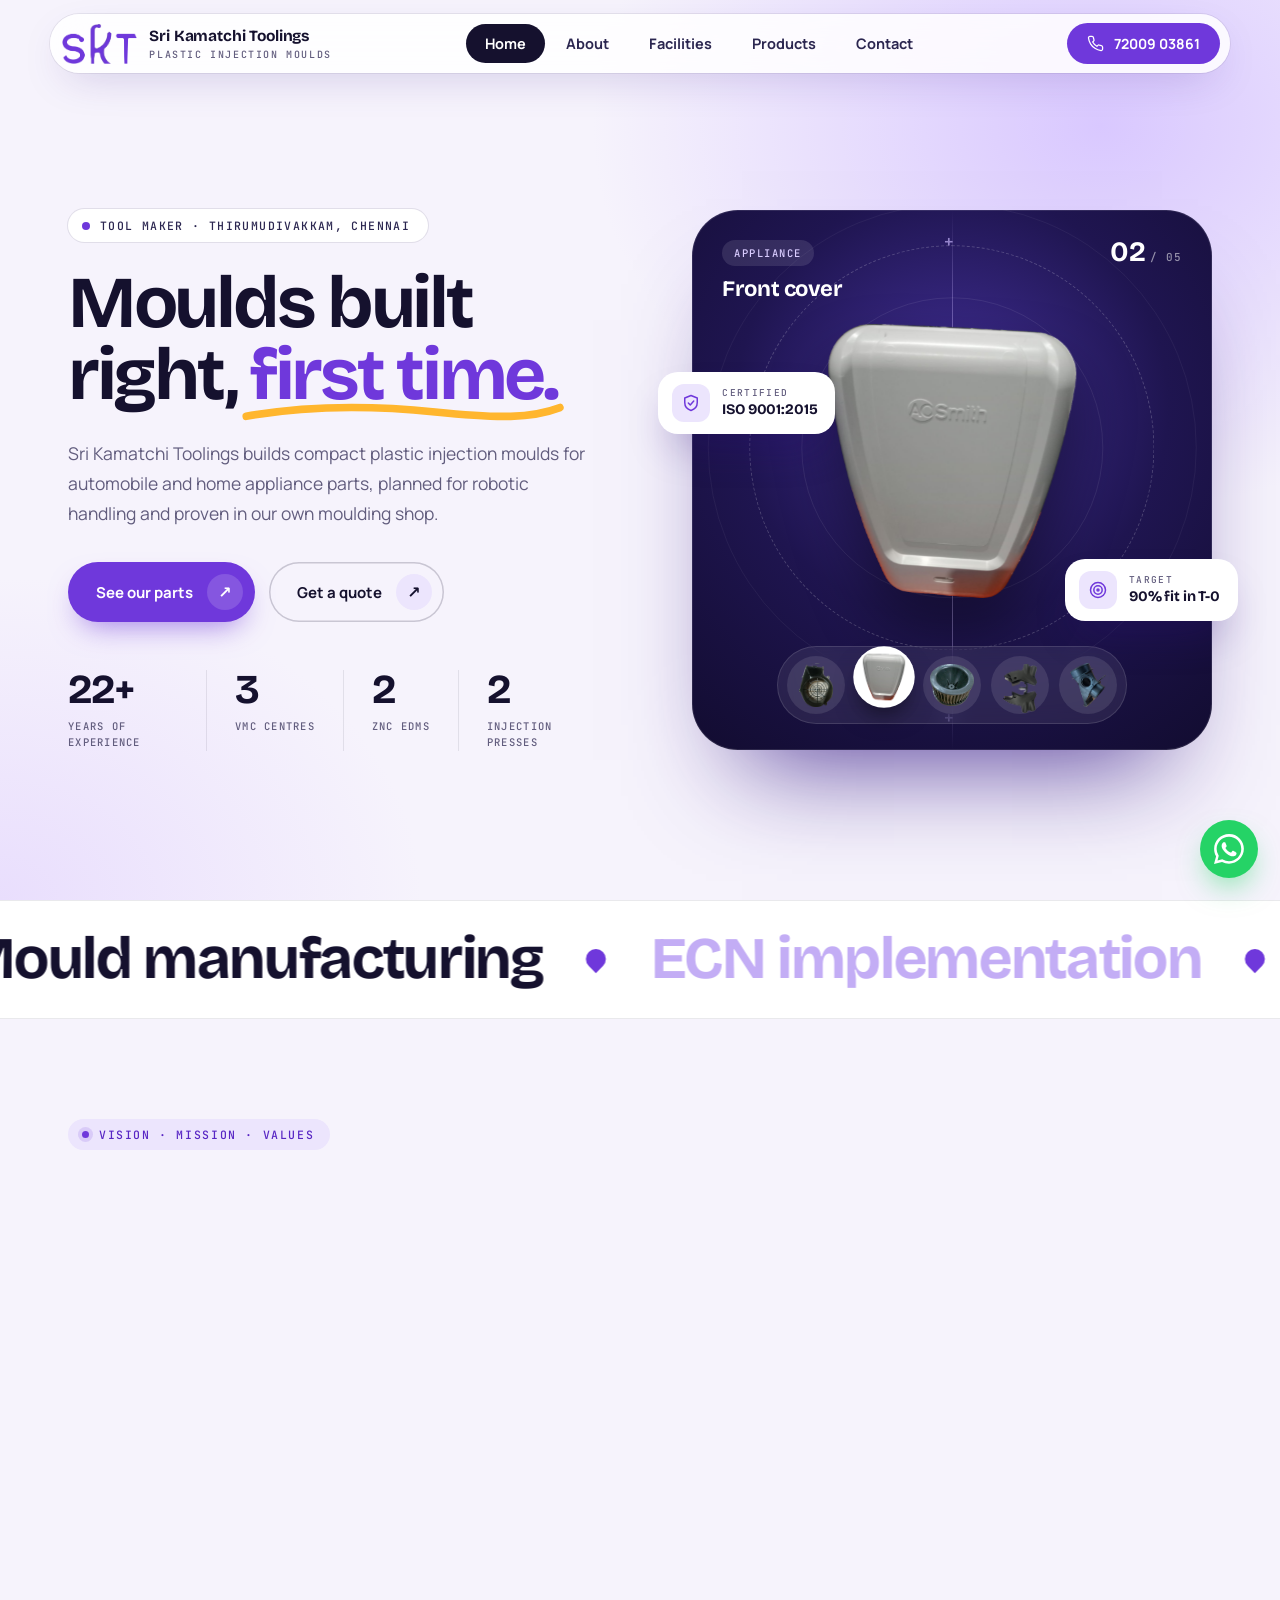
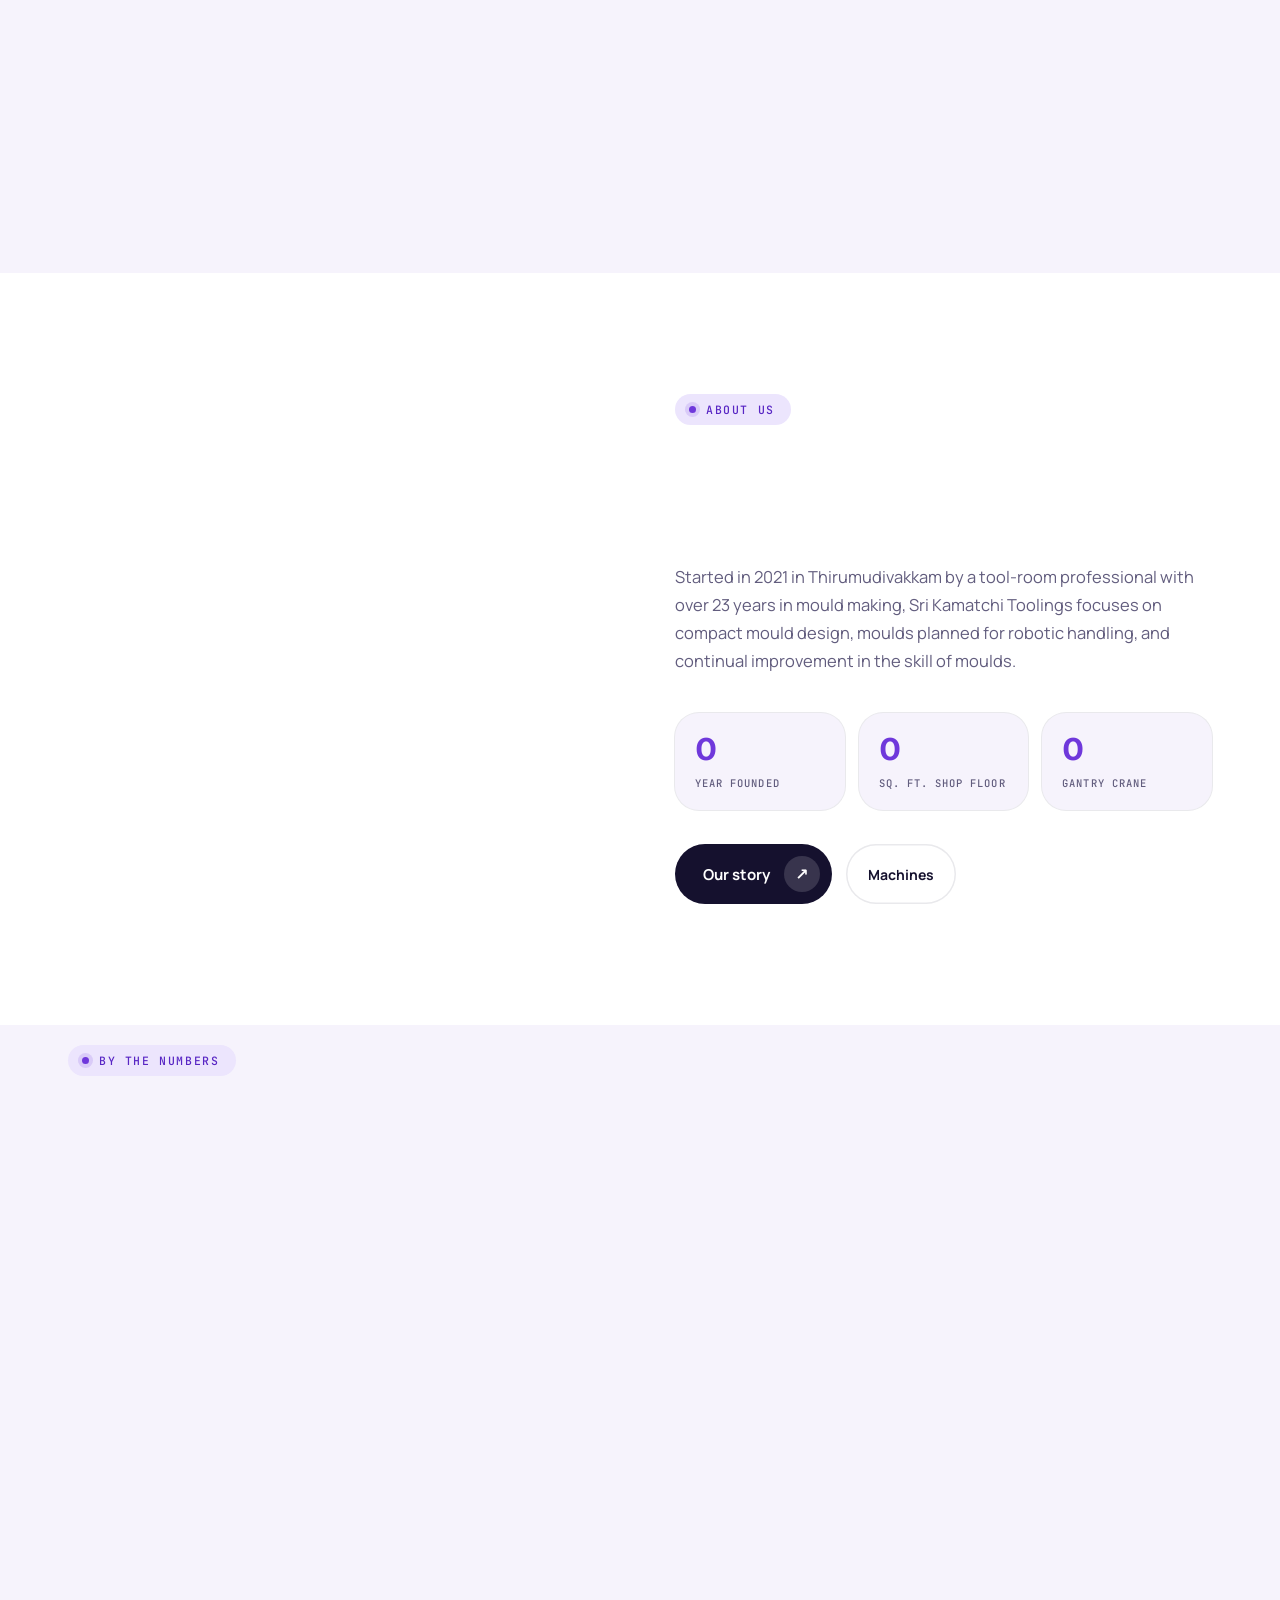
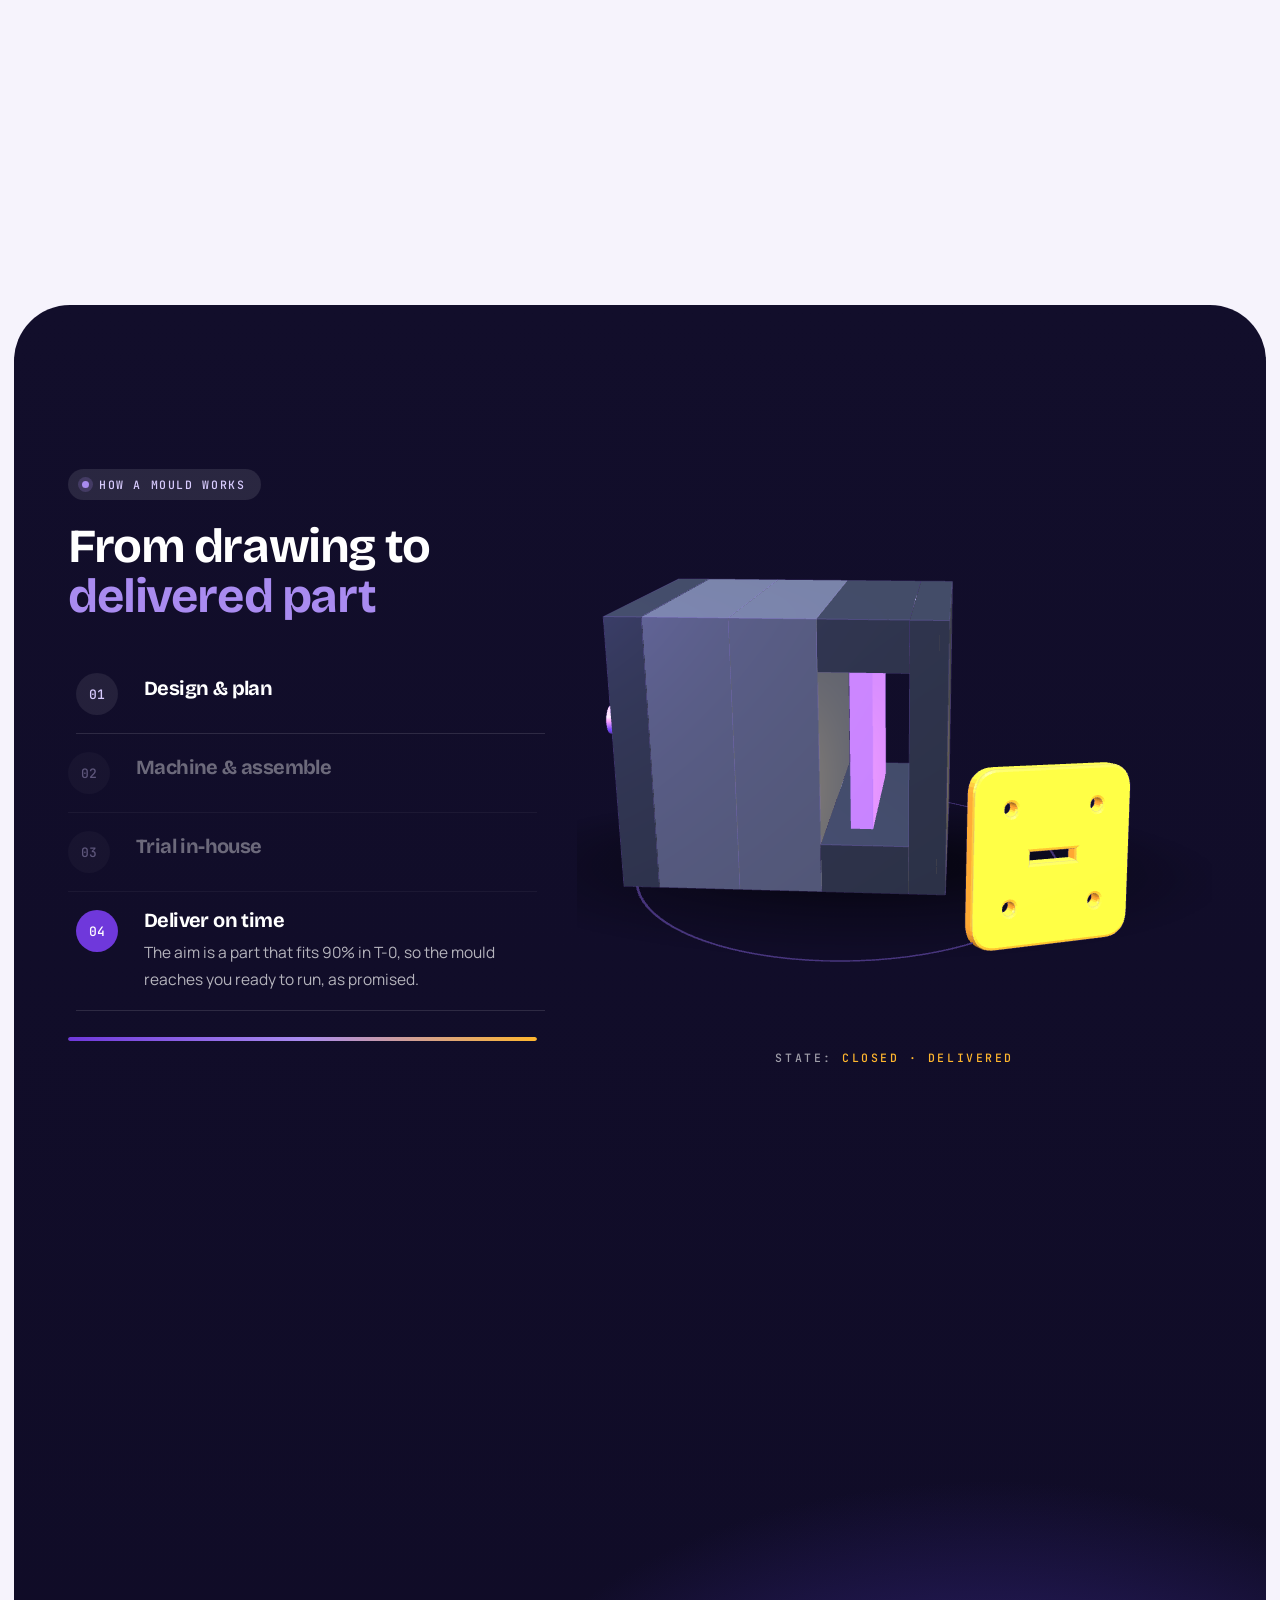
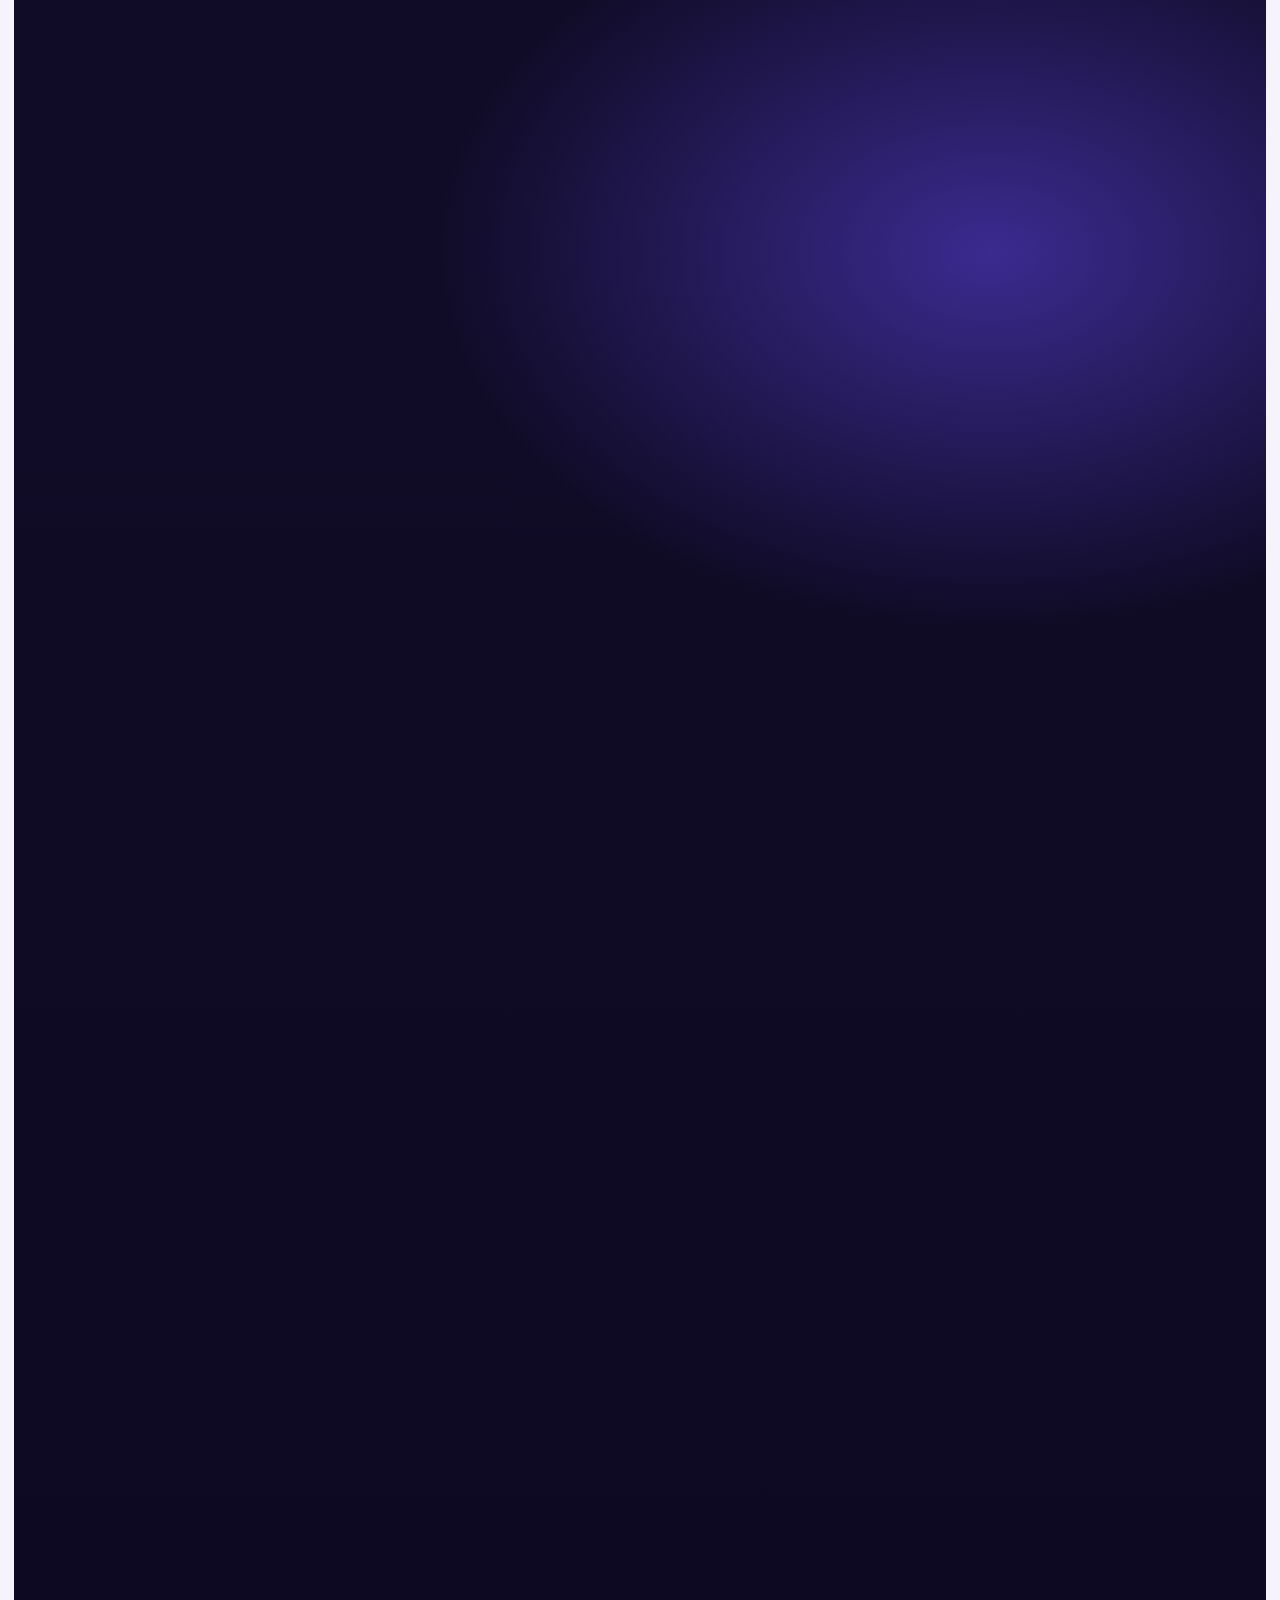
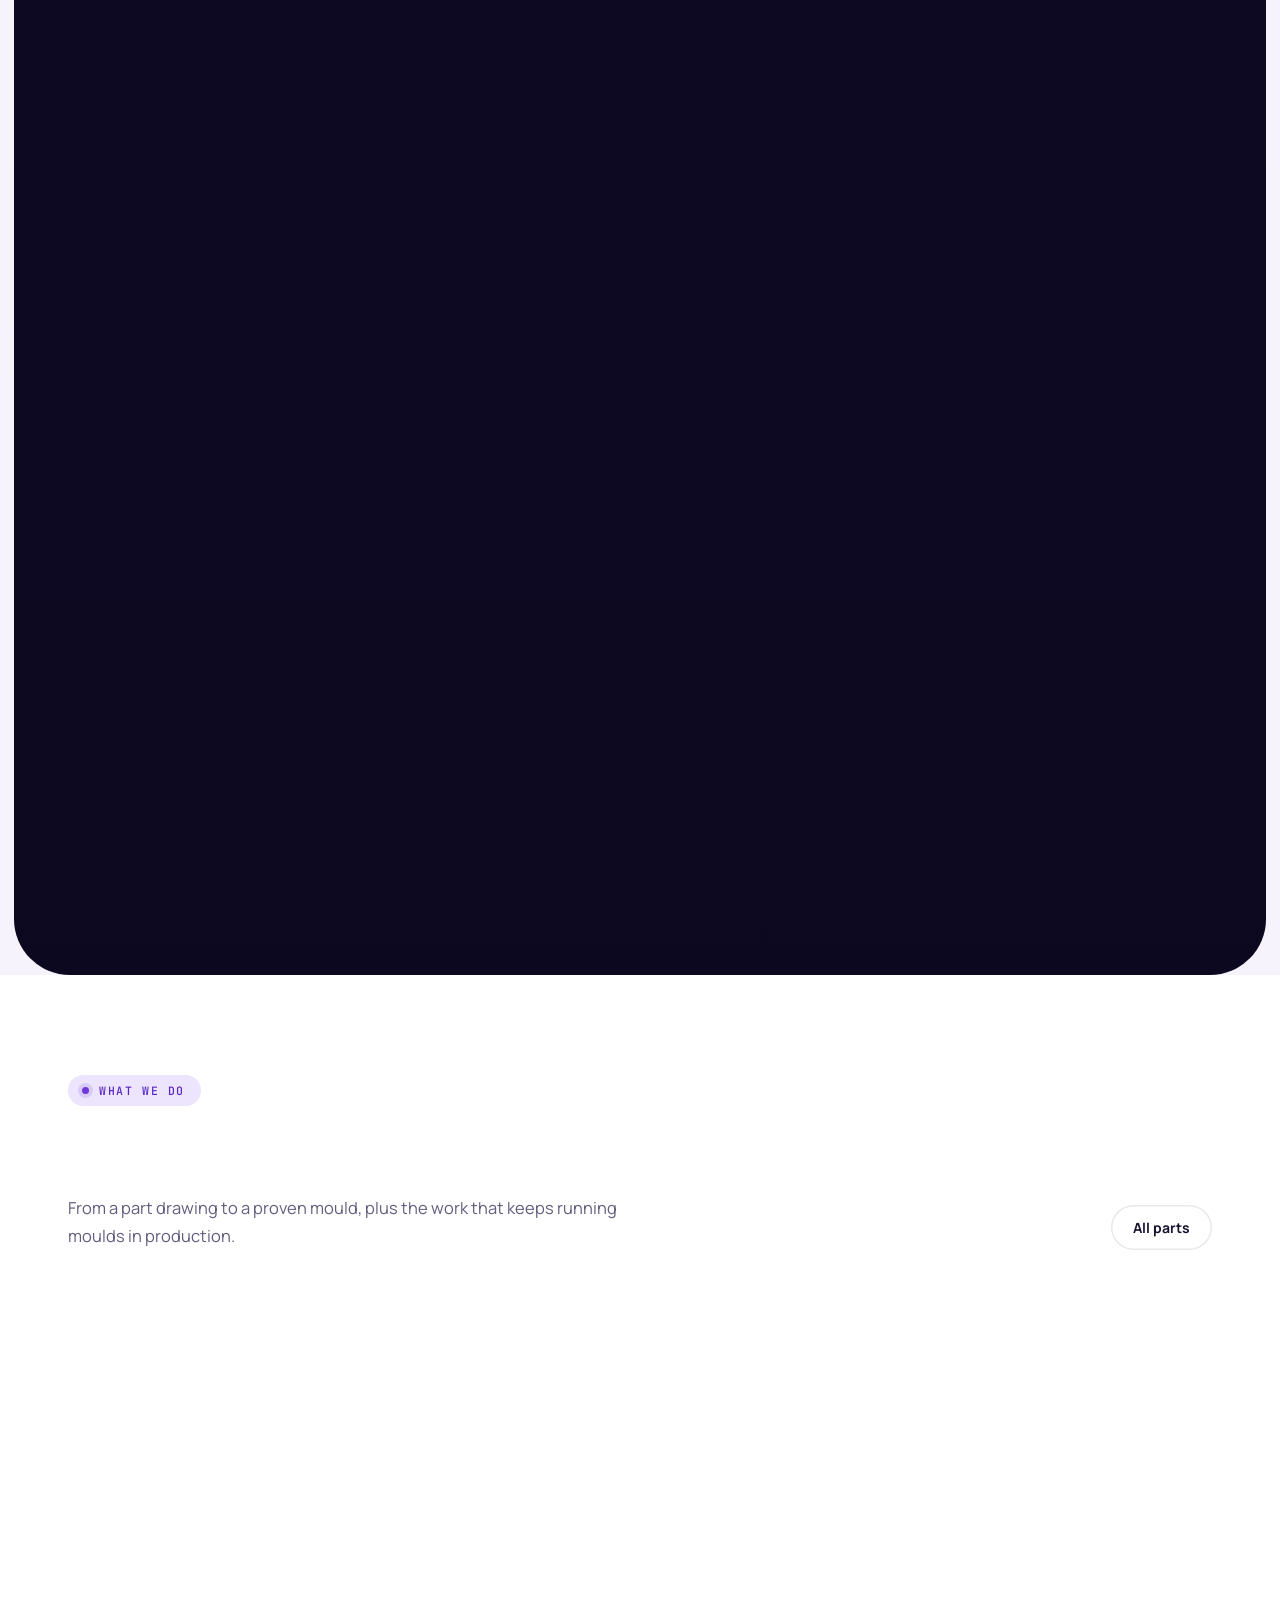
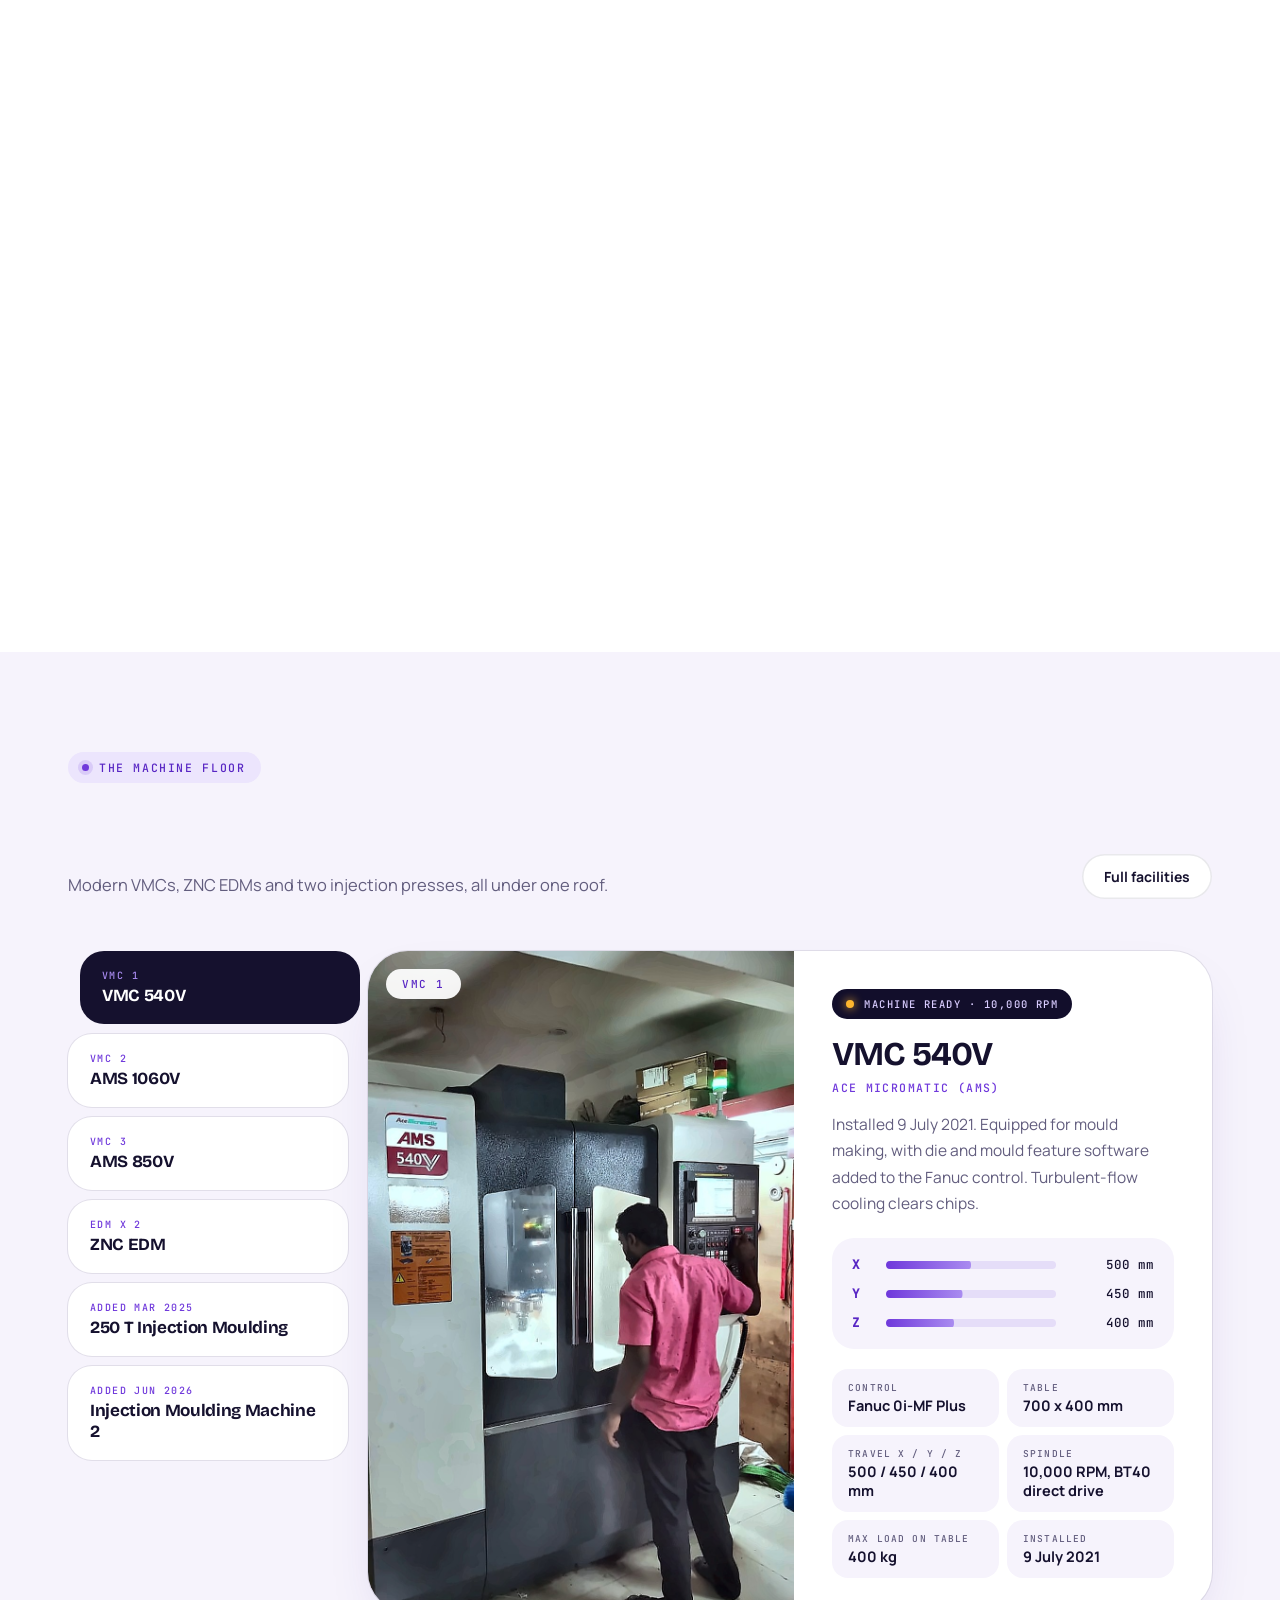
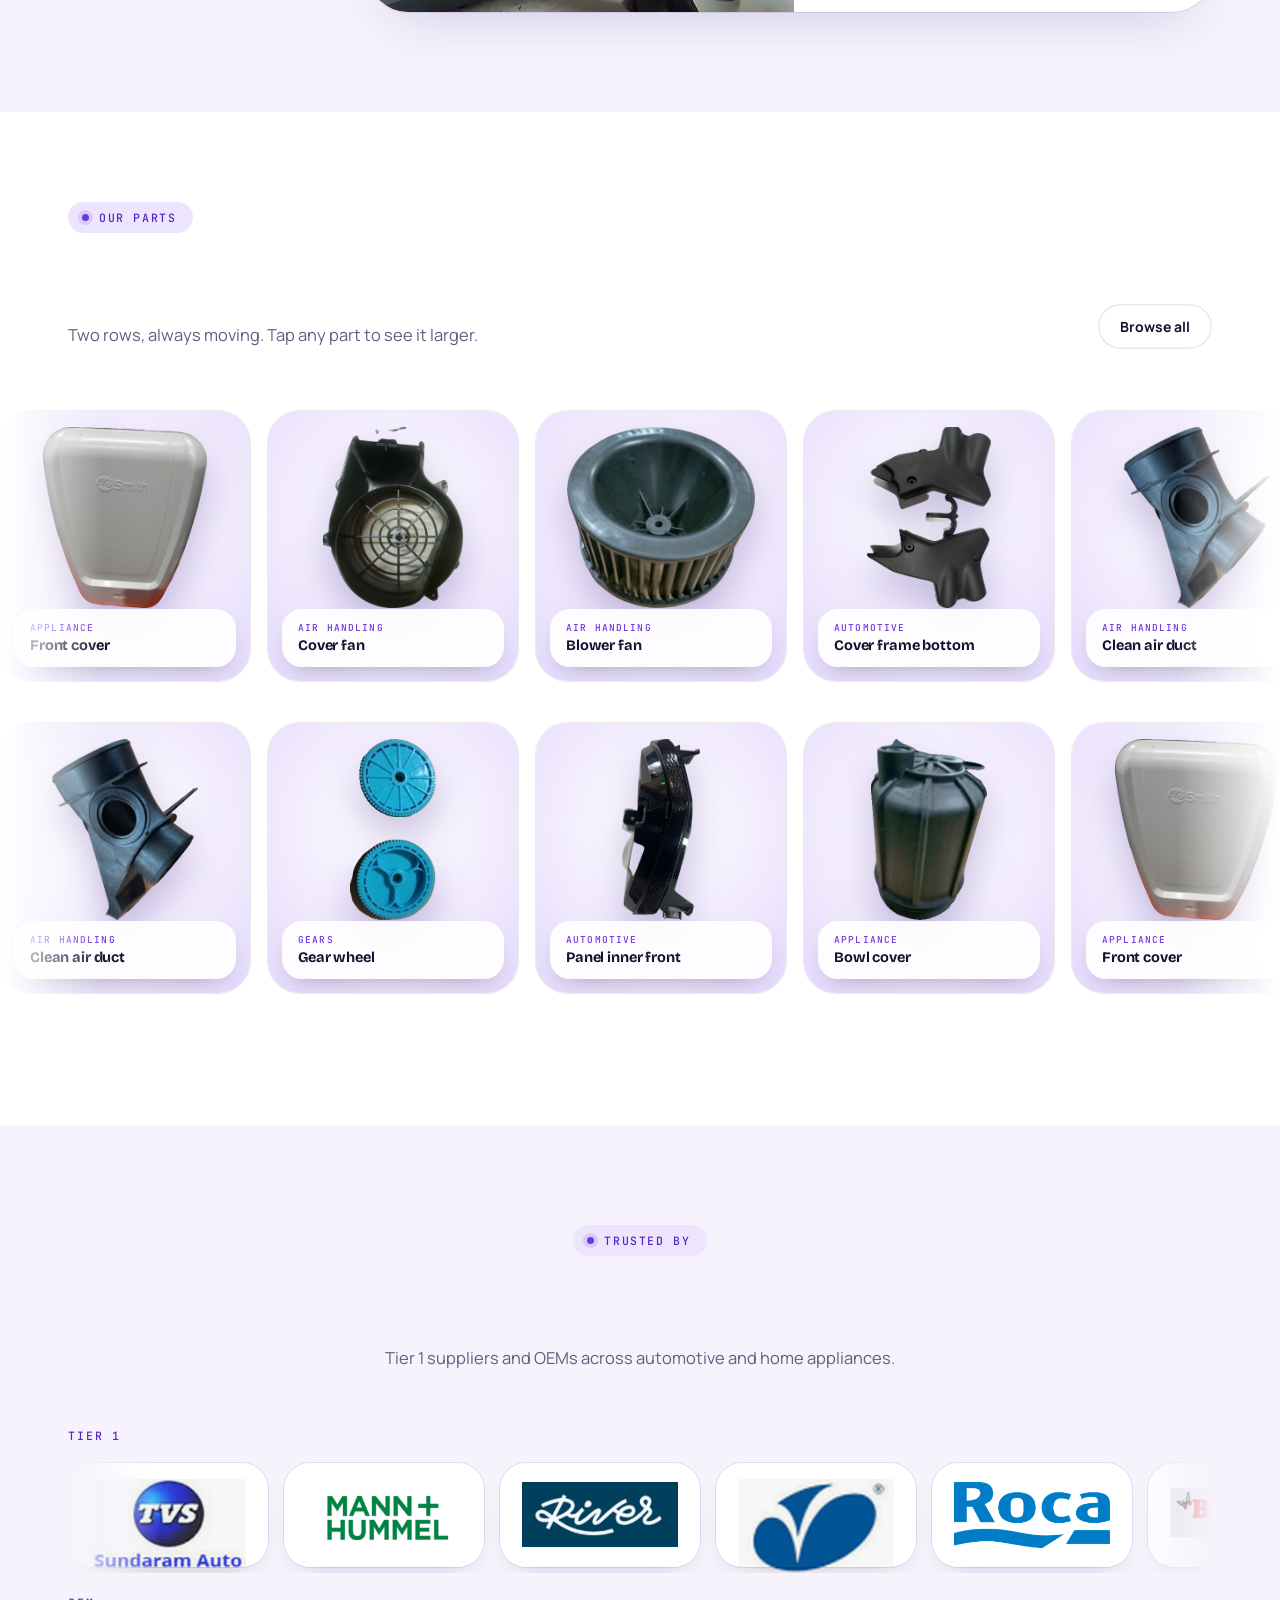
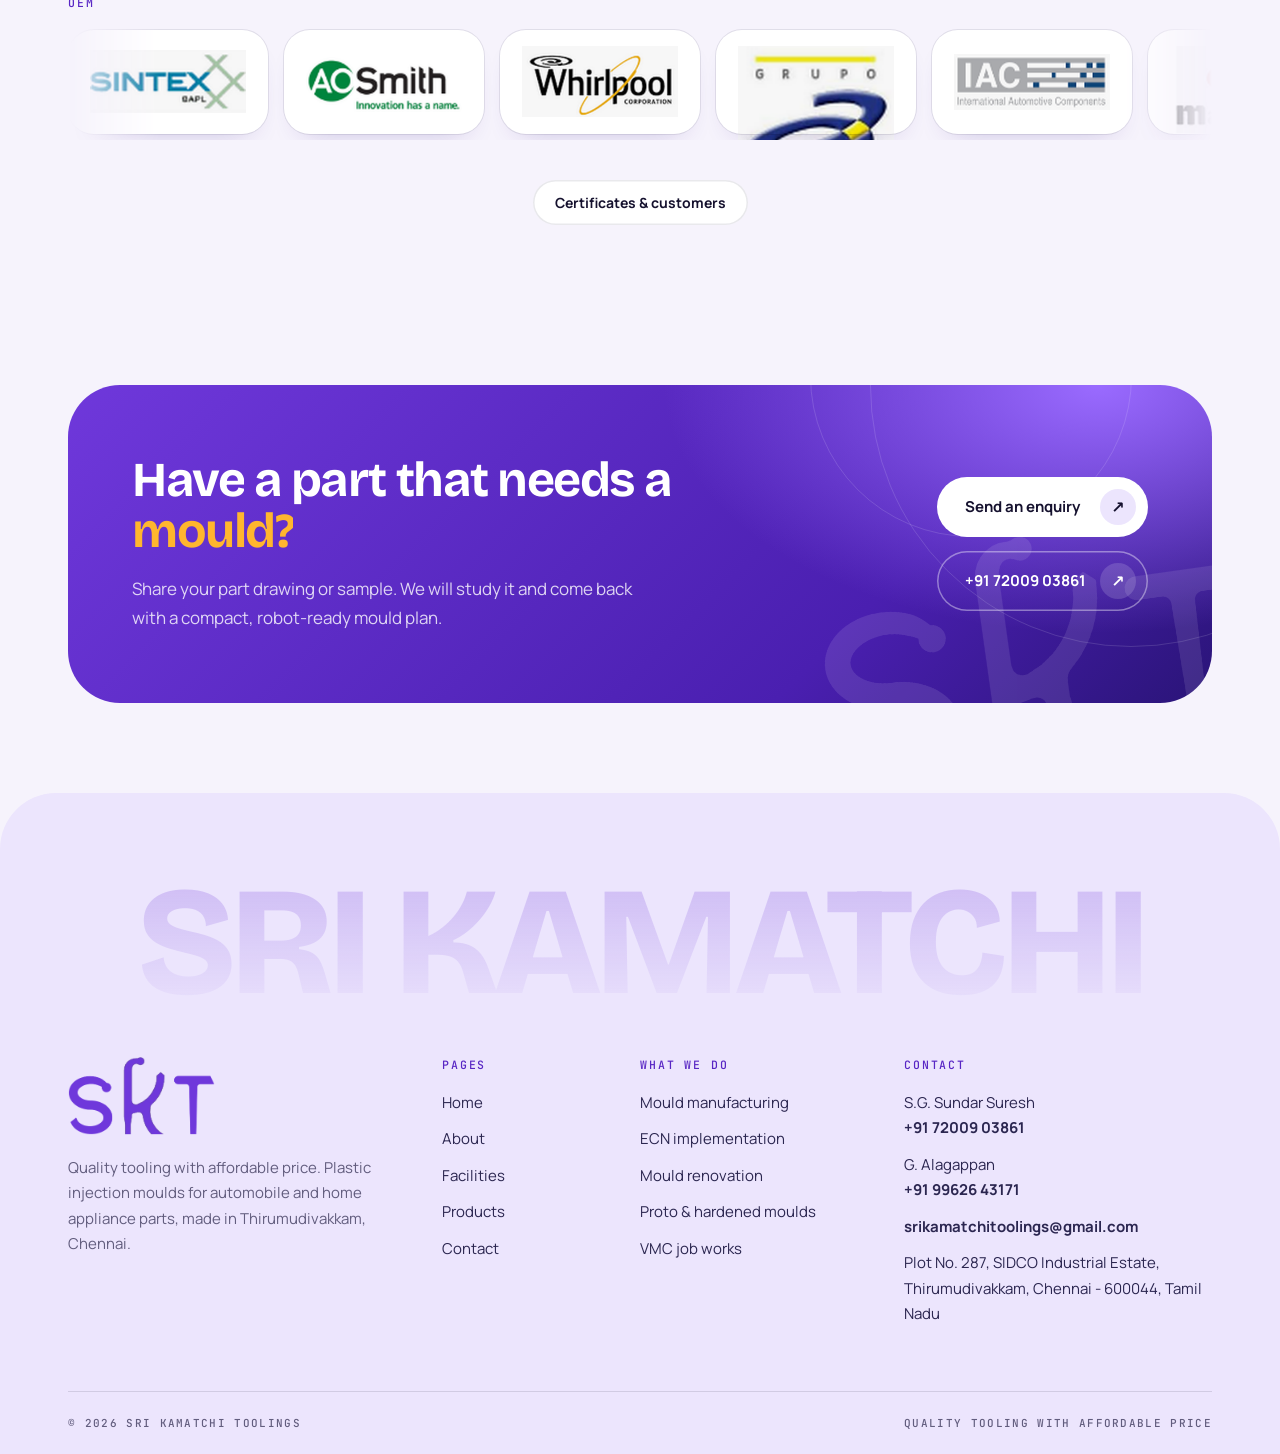
==== commit 45247ed9: "un change enna nu type pannu" ====
--- a/index.html
+++ b/index.html
@@ -1 +1 @@
-<!doctype html><html lang="en"><head><meta charset="utf-8"><meta name="viewport" content="width=device-width,initial-scale=1"><title>Sri Kamatchi Toolings | Plastic injection mould maker, Chennai</title><meta name="description" content="Sri Kamatchi Toolings makes compact plastic injection moulds for automobile and home appliance parts in Thirumudivakkam, Chennai. In-house VMC, EDM and injection moulding."><meta name="theme-color" content="#f6f3fc"><link rel="icon" href="img/logo.png"><link rel="preload" href="fonts/bricolage.woff2" as="font" type="font/woff2" crossorigin><link rel="preload" href="fonts/manrope.woff2" as="font" type="font/woff2" crossorigin><script>document.documentElement.classList.add('js');try{if(sessionStorage.getItem('skt-seen')==='1')document.documentElement.classList.add('quick')}catch(e){}</script><link rel="stylesheet" href="css/style.css?v=3"></head><body><div id="ld" aria-label="Loading"><div class="lh l"></div><div class="lh r"></div><div class="lc"><div><small>Sri Kamatchi Toolings</small><div class="lgo" aria-hidden="true"><img class="g0" src="img/logo.png" alt=""><img class="g1" src="img/logo.png" alt=""><img class="g2" src="img/logo.png" alt=""><i class="noz"></i></div><div class="rd"><b id="ldn">0</b><span>%</span><em id="ldst">Closing the mould</em></div><div class="bar"><i></i></div></div></div></div><header id="hd"><div class="hd"><a class="logo" href="index.html" aria-label="Sri Kamatchi Toolings home"><img src="img/logo.png" alt="SKT logo" width="67" height="40"><div><b>Sri Kamatchi Toolings</b><small>Plastic injection moulds</small></div></a><nav aria-label="Main"><i class="pill"></i><a href="index.html" class="on">Home</a><a href="about.html">About</a><a href="facilities.html">Facilities</a><a href="products.html">Products</a><a href="contact.html">Contact</a></nav><a class="hcall" href="tel:+917200903861" aria-label="Call +91 72009 03861"><svg viewBox="0 0 24 24" fill="none" stroke="currentColor" stroke-width="1.8" stroke-linecap="round" stroke-linejoin="round" aria-hidden="true"><path d="M22 16.9v3a2 2 0 0 1-2.2 2 19.8 19.8 0 0 1-8.6-3.1 19.5 19.5 0 0 1-6-6A19.8 19.8 0 0 1 2.1 4.2 2 2 0 0 1 4.1 2h3a2 2 0 0 1 2 1.7c.1 1 .4 1.9.7 2.8a2 2 0 0 1-.5 2.1L8 9.9a16 16 0 0 0 6 6l1.3-1.3a2 2 0 0 1 2.1-.4c.9.3 1.8.6 2.8.7a2 2 0 0 1 1.7 2z"/></svg><span>72009 03861</span></a><button class="bg" aria-label="Menu" aria-expanded="false"><i></i><i></i></button></div></header><div id="mm"><a class="mi on" href="index.html">Home</a><a class="mi" href="about.html">About</a><a class="mi" href="facilities.html">Facilities</a><a class="mi" href="products.html">Products</a><a class="mi" href="contact.html">Contact</a><div class="mf">Call <a href="tel:+917200903861">+91 72009 03861</a><br><a href="mailto:srikamatchitoolings@gmail.com">srikamatchitoolings@gmail.com</a></div></div><section class="hero"><div class="wrap"><div><span class="tag"><i></i>Tool maker &middot; Thirumudivakkam, Chennai</span><h1><span>Moulds built</span><span>right, <em class="hl" style="font-style:normal">first time.<svg viewBox="0 0 300 20" preserveAspectRatio="none" aria-hidden="true"><path d="M3 14C60 4 120 4 180 10S270 16 297 6"/></svg></em></span></h1><p class="lead">Sri Kamatchi Toolings builds compact plastic injection moulds for automobile and home appliance parts, planned for robotic handling and proven in our own moulding shop.</p><div class="bts"><a class="btn" href="products.html">See our parts</a><a class="btn gh" href="contact.html">Get a quote</a></div><div class="ro"><div><b data-n="23" data-s="+">0</b><span>Years of experience</span></div><div><b data-n="3">0</b><span>VMC centres</span></div><div><b data-n="2">0</b><span>ZNC EDMs</span></div><div><b data-n="2">0</b><span>Injection presses</span></div></div></div><div class="cav"><div class="stage"><div class="seam"></div><i class="rg c"></i><i class="rg a"></i><i class="rg b"></i><div class="pt"><img src="img/cut/p_s26_4.png" alt="Cover fan" data-k="Air handling"><img src="img/cut/p_s25_3.png" alt="Front cover" data-k="Appliance"><img src="img/cut/p_s24_2.png" alt="Blower fan" data-k="Air handling"><img src="img/cut/p_s27_1.png" alt="Cover frame bottom" data-k="Automotive"><img src="img/cut/p_s26_1.png" alt="Clean air duct" data-k="Air handling"></div><div class="cap"><em>Air handling</em><b>Cover fan</b></div><div class="ix"><b>01</b><span>/ 05</span></div><div class="dock"><button type="button" class="th" aria-label="Cover fan"><img src="img/cut/p_s26_4.png" alt=""></button><button type="button" class="th" aria-label="Front cover"><img src="img/cut/p_s25_3.png" alt=""></button><button type="button" class="th" aria-label="Blower fan"><img src="img/cut/p_s24_2.png" alt=""></button><button type="button" class="th" aria-label="Cover frame bottom"><img src="img/cut/p_s27_1.png" alt=""></button><button type="button" class="th" aria-label="Clean air duct"><img src="img/cut/p_s26_1.png" alt=""></button></div></div><div class="bdg b1"><i><svg viewBox="0 0 24 24" fill="none" stroke="currentColor" stroke-width="1.8" stroke-linecap="round" stroke-linejoin="round" aria-hidden="true"><path d="M12 3 4.5 6v5.5c0 4.6 3.1 8.2 7.5 9.5 4.4-1.3 7.5-4.9 7.5-9.5V6z"/><path d="m8.8 12 2.3 2.3 4.2-4.6"/></svg></i><div><small>Certified</small><b>ISO 9001:2015</b></div></div><div class="bdg b2"><i><svg viewBox="0 0 24 24" fill="none" stroke="currentColor" stroke-width="1.8" stroke-linecap="round" stroke-linejoin="round" aria-hidden="true"><circle cx="12" cy="12" r="9"/><circle cx="12" cy="12" r="5"/><circle cx="12" cy="12" r="1.2"/></svg></i><div><small>Target</small><b>90% fit in T-0</b></div></div></div></div></section><div class="mq" aria-label="Our services"><div class="tr"><span>Mould manufacturing</span><span>ECN implementation</span><span>Mould renovation</span><span>Proto moulds</span><span>Hardened moulds</span><span>Critical techniques</span><span>VMC job works</span></div></div><section class="s"><div class="wrap"><div class="sh2"><div><div class="eb">Vision &middot; Mission &middot; Values</div><h2>What we promise on <span class="hl">every mould</span></h2></div></div><div class="acc rv"><article class="ac on" tabindex="0"><div class="vt"><i><svg viewBox="0 0 24 24" fill="none" stroke="currentColor" stroke-width="1.8" stroke-linecap="round" stroke-linejoin="round" aria-hidden="true"><path d="M2 12s3.6-7 10-7 10 7 10 7-3.6 7-10 7S2 12 2 12z"/><circle cx="12" cy="12" r="3"/></svg></i><span>Vision</span></div><div class="bd"><span class="ic"><svg viewBox="0 0 24 24" fill="none" stroke="currentColor" stroke-width="1.8" stroke-linecap="round" stroke-linejoin="round" aria-hidden="true"><path d="M2 12s3.6-7 10-7 10 7 10 7-3.6 7-10 7S2 12 2 12z"/><circle cx="12" cy="12" r="3"/></svg></span><h3>Our Vision</h3><p class="q">&ldquo;Quality Tooling with Affordable Price&rdquo;</p><ul><li>Manufacturer of plastic injection moulds</li><li>High quality, every time</li><li>Delivery on time</li><li>Continuous business with delighted customers</li></ul></div></article><article class="ac" tabindex="0"><div class="vt"><i><svg viewBox="0 0 24 24" fill="none" stroke="currentColor" stroke-width="1.8" stroke-linecap="round" stroke-linejoin="round" aria-hidden="true"><circle cx="12" cy="12" r="9"/><circle cx="12" cy="12" r="5"/><circle cx="12" cy="12" r="1.2"/></svg></i><span>Mission</span></div><div class="bd"><span class="ic"><svg viewBox="0 0 24 24" fill="none" stroke="currentColor" stroke-width="1.8" stroke-linecap="round" stroke-linejoin="round" aria-hidden="true"><circle cx="12" cy="12" r="9"/><circle cx="12" cy="12" r="5"/><circle cx="12" cy="12" r="1.2"/></svg></span><h3>Our Mission</h3><p class="q">First time right, superior part quality.</p><ul><li>90% fit, dimensionally and aesthetically, in T-0</li><li>Adhere to customer commitments</li><li>Superior part quality</li><li>Continual improvement by seeking professionalism in all activities</li></ul></div></article><article class="ac" tabindex="0"><div class="vt"><i><svg viewBox="0 0 24 24" fill="none" stroke="currentColor" stroke-width="1.8" stroke-linecap="round" stroke-linejoin="round" aria-hidden="true"><circle cx="9" cy="8" r="3.2"/><path d="M3 20c0-3.3 2.7-6 6-6s6 2.7 6 6"/><circle cx="17.5" cy="9" r="2.5"/><path d="M17 14.2c2.4.3 4.2 2.3 4.2 4.8"/></svg></i><span>Values</span></div><div class="bd"><span class="ic"><svg viewBox="0 0 24 24" fill="none" stroke="currentColor" stroke-width="1.8" stroke-linecap="round" stroke-linejoin="round" aria-hidden="true"><circle cx="9" cy="8" r="3.2"/><path d="M3 20c0-3.3 2.7-6 6-6s6 2.7 6 6"/><circle cx="17.5" cy="9" r="2.5"/><path d="M17 14.2c2.4.3 4.2 2.3 4.2 4.8"/></svg></span><h3>Our Values</h3><p class="q">People and process, held together.</p><ul><li>Team work and leadership</li><li>Supplier relationship</li><li>Process approach</li><li>People involvement</li><li>Customer focus</li></ul></div></article></div></div></section><section class="s paper"><div class="wrap two"><div class="collage rv"><img class="c1" src="img/floor-gantry.jpg" alt="SKT shop floor with gantry crane" loading="lazy"><div class="badge" aria-hidden="true"><svg viewBox="0 0 150 150"><defs><path id="bp" d="M75 75m-58 0a58 58 0 1 1 116 0a58 58 0 1 1-116 0"/></defs><text><textPath href="#bp" textLength="356" lengthAdjust="spacing">YEARS IN MOULD MAKING &#183; SINCE 2021 &#183; </textPath></text></svg><b>23<sup>+</sup></b></div><img class="c2" src="img/vmc3.jpg" alt="VMC 3 machining centre" loading="lazy"></div><div><div class="eb">About us</div><h2>A tool room built by <span class="hl">tool makers.</span></h2><p class="sub">Started in 2021 in Thirumudivakkam by a tool-room professional with over 23 years in mould making, Sri Kamatchi Toolings focuses on compact mould design, moulds planned for robotic handling, and continual improvement in the skill of moulds.</p><div class="nums"><div><b data-n="2021">0</b><span>Year founded</span></div><div><b data-n="2200" data-c="1">0</b><span>Sq. ft. shop floor</span></div><div><b data-n="2" data-s=" T">0</b><span>Gantry crane</span></div></div><div class="bts" style="margin-top:34px"><a class="btn dk" href="about.html">Our story</a><a class="lnk" href="facilities.html">Machines</a></div></div></div></section><section class="s" style="padding-top:20px"><div class="wrap"><div class="sh2"><div><div class="eb">By the numbers</div><h2>Small shop, <span class="hl">serious capacity</span></h2></div></div><div class="bnt"><div class="bt pu w2 h2 rv"><img class="wmk" src="img/logo.png" alt=""><div><b data-n="23" data-s="+">0</b></div><div><span>Years of mould-making experience</span><p>Our founder brings over two decades of tool-room knowledge to every mould that leaves the floor.</p></div><i class="deco"></i></div><div class="bt  rv"><div><b data-n="3">0</b></div><div><span>VMC centres</span><p>Fanuc-controlled machining centres.</p></div><i class="deco"></i></div><div class="bt tn rv"><div><b data-n="2">0</b></div><div><span>ZNC EDMs</span><p>For deep ribs and sharp corners.</p></div><i class="deco"></i></div><div class="bt nk rv"><div><b data-n="2">0</b></div><div><span>Injection presses</span><p>In-house trials and production.</p></div><i class="deco"></i></div><div class="bt am rv"><div><b data-n="90" data-s="%">0</b></div><div><span>Fit target in T-0</span></div><i class="deco"></i></div><div class="bt  rv"><div><b data-n="2200" data-c="1">0</b></div><div><span>Sq. ft. shop floor</span></div><i class="deco"></i></div><div class="bt tn w2 rv"><div><b>80-450 T</b></div><div><span>Trial presses through partners</span><p>From 80 T to 450 T, so any mould can be proven at the right tonnage.</p></div><i class="deco"></i></div><div class="bt  rv"><div><b data-n="2" data-s=" T">0</b></div><div><span>Gantry crane</span></div><i class="deco"></i></div></div></div></section><section id="flow"><div class="pin"><div class="wrap"><div><div class="eb">How a mould works</div><h2>From drawing to <span class="hl">delivered part</span></h2><div class="stps"><div class="stp"><b>01</b><h4>Design &amp; plan</h4><p>Compact mould design, with the part, gate and cooling planned for robotic take-out before steel is cut.</p></div><div class="stp"><b>02</b><h4>Machine &amp; assemble</h4><p>Cavity and core are machined on our VMCs, burned on EDM, ground and fitted on our 2 ton crane floor.</p></div><div class="stp"><b>03</b><h4>Trial in-house</h4><p>The mould opens, the ejector pins push the part off the core, and we check dimensions and looks on our own press.</p></div><div class="stp"><b>04</b><h4>Deliver on time</h4><p>The aim is a part that fits 90% in T-0, so the mould reaches you ready to run, as promised.</p></div></div><div class="pbar"><i></i></div></div><div class="mv" id="mv"><div class="state">State: <b>Closed</b></div></div></div></div></section><section class="s paper"><div class="wrap"><div class="sh2"><div><div class="eb">What we do</div><h2>Services &amp; <span class="hl">products</span></h2><p class="sub">From a part drawing to a proven mould, plus the work that keeps running moulds in production.</p></div><a class="lnk" href="products.html">All parts</a></div><div class="rows"><a class="row rv big" href="contact.html"><svg class="deco" viewBox="0 0 330 260" fill="none" stroke="#fff" stroke-width="2" aria-hidden="true"><rect x="30" y="20" width="270" height="70" rx="16"/><rect x="30" y="110" width="270" height="70" rx="16"/><path d="M80 90v20M250 90v20M120 20V6M210 20V6M165 180v52"/><circle cx="165" cy="240" r="10"/><path d="M62 55h64M62 145h64M204 55h64M204 145h64" stroke-dasharray="3 7"/></svg><span class="ic"><svg viewBox="0 0 24 24" fill="none" stroke="currentColor" stroke-width="1.8" stroke-linecap="round" stroke-linejoin="round" aria-hidden="true"><rect x="3" y="3.5" width="18" height="7" rx="2"/><rect x="3" y="13.5" width="18" height="7" rx="2"/><path d="M8 10.5v3M16 10.5v3"/></svg></span><span class="ar"><svg viewBox="0 0 24 24" fill="none" stroke="currentColor" stroke-width="1.8" stroke-linecap="round" stroke-linejoin="round" aria-hidden="true"><path d="M7 17 17 7M8 7h9v9"/></svg></span><h3>Mould manufacturing</h3><p>Plastic injection moulds for interior and exterior parts of automobiles and home appliances, designed compact and built to run on robots.</p></a><a class="row rv" href="contact.html"><span class="ic"><svg viewBox="0 0 24 24" fill="none" stroke="currentColor" stroke-width="1.8" stroke-linecap="round" stroke-linejoin="round" aria-hidden="true"><path d="M14 3H7a2 2 0 0 0-2 2v14a2 2 0 0 0 2 2h10a2 2 0 0 0 2-2V8z"/><path d="M14 3v5h5"/><path d="M9.3 14.2A3 3 0 0 1 14.6 13M14.7 17.8A3 3 0 0 1 9.4 19"/></svg></span><span class="ar"><svg viewBox="0 0 24 24" fill="none" stroke="currentColor" stroke-width="1.8" stroke-linecap="round" stroke-linejoin="round" aria-hidden="true"><path d="M7 17 17 7M8 7h9v9"/></svg></span><h3>Mould ECN implementation</h3><p>Engineering change notes carried into existing moulds quickly and cleanly, so your part stays current without a new tool.</p></a><a class="row rv" href="contact.html"><span class="ic"><svg viewBox="0 0 24 24" fill="none" stroke="currentColor" stroke-width="1.8" stroke-linecap="round" stroke-linejoin="round" aria-hidden="true"><path d="M14.7 6.3a1 1 0 0 0 0 1.4l1.6 1.6a1 1 0 0 0 1.4 0l3.77-3.77a6 6 0 0 1-7.94 7.94l-6.91 6.91a2.12 2.12 0 0 1-3-3l6.91-6.91a6 6 0 0 1 7.94-7.94l-3.76 3.76z"/></svg></span><span class="ar"><svg viewBox="0 0 24 24" fill="none" stroke="currentColor" stroke-width="1.8" stroke-linecap="round" stroke-linejoin="round" aria-hidden="true"><path d="M7 17 17 7M8 7h9v9"/></svg></span><h3>Mould renovation</h3><p>Worn or damaged moulds restored on our VMCs, EDMs and grinders and brought back to running condition.</p></a><a class="row rv" href="contact.html"><span class="ic"><svg viewBox="0 0 24 24" fill="none" stroke="currentColor" stroke-width="1.8" stroke-linecap="round" stroke-linejoin="round" aria-hidden="true"><path d="m12 3 8 4.5v9L12 21l-8-4.5v-9z"/><path d="m4 7.5 8 4.5 8-4.5M12 12v9"/></svg></span><span class="ar"><svg viewBox="0 0 24 24" fill="none" stroke="currentColor" stroke-width="1.8" stroke-linecap="round" stroke-linejoin="round" aria-hidden="true"><path d="M7 17 17 7M8 7h9v9"/></svg></span><h3>Proto moulds</h3><p>Prototype tools to prove a part design early, with trials on our own press or trusted partner presses from 80 T to 450 T.</p></a><a class="row rv" href="contact.html"><span class="ic"><svg viewBox="0 0 24 24" fill="none" stroke="currentColor" stroke-width="1.8" stroke-linecap="round" stroke-linejoin="round" aria-hidden="true"><path d="M12 3 4.5 6v5.5c0 4.6 3.1 8.2 7.5 9.5 4.4-1.3 7.5-4.9 7.5-9.5V6z"/><path d="m8.8 12 2.3 2.3 4.2-4.6"/></svg></span><span class="ar"><svg viewBox="0 0 24 24" fill="none" stroke="currentColor" stroke-width="1.8" stroke-linecap="round" stroke-linejoin="round" aria-hidden="true"><path d="M7 17 17 7M8 7h9v9"/></svg></span><h3>Hardened moulds</h3><p>Moulds made from hardened steel for long production runs, with heat treatment and texturing through trusted partners.</p></a><a class="row rv wide" href="contact.html"><span class="ic"><svg viewBox="0 0 24 24" fill="none" stroke="currentColor" stroke-width="1.8" stroke-linecap="round" stroke-linejoin="round" aria-hidden="true"><circle cx="12" cy="12" r="3"/><circle cx="12" cy="12" r="6.6"/><path d="M12 2v3M12 19v3M2 12h3M19 12h3M4.9 4.9 7 7M17 17l2.1 2.1M4.9 19.1 7 17M17 7l2.1-2.1"/></svg></span><span class="ar"><svg viewBox="0 0 24 24" fill="none" stroke="currentColor" stroke-width="1.8" stroke-linecap="round" stroke-linejoin="round" aria-hidden="true"><path d="M7 17 17 7M8 7h9v9"/></svg></span><h3>Critical techniques</h3><p>Mechanisms that need care, such as unscrewing moulds and rack-and-pinion concepts for threaded and complex parts.</p></a><a class="row rv wide" href="contact.html"><span class="ic"><svg viewBox="0 0 24 24" fill="none" stroke="currentColor" stroke-width="1.8" stroke-linecap="round" stroke-linejoin="round" aria-hidden="true"><path d="M9 3h6v5H9z"/><path d="M10.5 8v5l1.5 4 1.5-4V8"/><path d="M4 21h16M12 17v4"/></svg></span><span class="ar"><svg viewBox="0 0 24 24" fill="none" stroke="currentColor" stroke-width="1.8" stroke-linecap="round" stroke-linejoin="round" aria-hidden="true"><path d="M7 17 17 7M8 7h9v9"/></svg></span><h3>VMC job works</h3><p>Spare machining capacity on three modern VMCs with Fanuc controls, available for outside jobs.</p></a></div></div></section><section class="s"><div class="wrap"><div class="sh2"><div><div class="eb">The machine floor</div><h2>Machines that do <span class="hl">the work</span></h2><p class="sub">Modern VMCs, ZNC EDMs and two injection presses, all under one roof.</p></div><a class="lnk" href="facilities.html">Full facilities</a></div><div class="hmi"><div class="mlist"><button type="button"><small>VMC 1</small>VMC 540V</button><button type="button"><small>VMC 2</small>AMS 1060V</button><button type="button"><small>VMC 3</small>AMS 850V</button><button type="button"><small>EDM x 2</small>ZNC EDM</button><button type="button"><small>Added Mar 2025</small>250 T Injection Moulding</button><button type="button"><small>Added Jun 2026</small>Injection Moulding Machine 2</button></div><div><article class="mp"><div class="im"><img alt="VMC 540V" loading="lazy" src="img/vmc1.jpg"/><span class="st">VMC 1</span></div><div class="bd"><div class="scr">Machine ready · 10,000 RPM</div><h3>VMC 540V</h3><div class="by">Ace Micromatic (AMS)</div><p class="nt">Installed 9 July 2021. Equipped for mould making, with die and mould feature software added to the Fanuc control. Turbulent-flow cooling clears chips.</p><div class="ax"><div><b>X</b><em style="--w:0.500"><i></i></em><span data-v="500">0 mm</span></div><div><b>Y</b><em style="--w:0.450"><i></i></em><span data-v="450">0 mm</span></div><div><b>Z</b><em style="--w:0.400"><i></i></em><span data-v="400">0 mm</span></div></div><div class="sp"><div><small>Control</small><b>Fanuc 0i-MF Plus</b></div><div><small>Table</small><b>700 x 400 mm</b></div><div><small>Travel X / Y / Z</small><b>500 / 450 / 400 mm</b></div><div><small>Spindle</small><b>10,000 RPM, BT40 direct drive</b></div><div><small>Max load on table</small><b>400 kg</b></div><div><small>Installed</small><b>9 July 2021</b></div></div></div></article><article class="mp"><div class="im"><img alt="AMS 1060V" loading="lazy" src="img/vmc2.jpg"/><span class="st">VMC 2</span></div><div class="bd"><div class="scr">Machine ready · 12,000 RPM</div><h3>AMS 1060V</h3><div class="by">2024 June model</div><p class="nt">The big-bed machine for large cavities and cores, with a spindle chiller to hold accuracy on long cuts.</p><div class="ax"><div><b>X</b><em style="--w:1.000"><i></i></em><span data-v="1000">0 mm</span></div><div><b>Y</b><em style="--w:0.630"><i></i></em><span data-v="630">0 mm</span></div><div><b>Z</b><em style="--w:0.600"><i></i></em><span data-v="600">0 mm</span></div></div><div class="sp"><div><small>Control</small><b>Fanuc 0i-MF Plus</b></div><div><small>Table</small><b>1200 x 600 mm</b></div><div><small>Travel X / Y / Z</small><b>1000 / 630 / 600 mm</b></div><div><small>Spindle</small><b>12,000 RPM, BT40, spindle chiller</b></div><div><small>Max load on table</small><b>800 kg</b></div><div><small>Model year</small><b>June 2024</b></div></div></div></article><article class="mp"><div class="im"><img alt="AMS 850V" loading="lazy" src="img/vmc3.jpg"/><span class="st">VMC 3</span></div><div class="bd"><div class="scr">Machine ready · 10,000 RPM</div><h3>AMS 850V</h3><div class="by">2024 December model</div><p class="nt">Mid-size machining centre equipped for mould making, with die and mould features in the control.</p><div class="ax"><div><b>X</b><em style="--w:0.800"><i></i></em><span data-v="800">0 mm</span></div><div><b>Y</b><em style="--w:0.510"><i></i></em><span data-v="510">0 mm</span></div><div><b>Z</b><em style="--w:0.510"><i></i></em><span data-v="510">0 mm</span></div></div><div class="sp"><div><small>Control</small><b>Fanuc 0i-MF Plus</b></div><div><small>Table</small><b>1000 x 500 mm</b></div><div><small>Travel X / Y / Z</small><b>800 / 510 / 510 mm</b></div><div><small>Spindle</small><b>10,000 RPM, BT40</b></div><div><small>Max load on table</small><b>500 kg</b></div><div><small>Model year</small><b>December 2024</b></div></div></div></article><article class="mp"><div class="im"><img alt="ZNC EDM" loading="lazy" src="img/edm.jpg"/><span class="st">EDM x 2</span></div><div class="bd"><div class="scr">Machine ready · 1.5 ton</div><h3>ZNC EDM</h3><div class="by">Electronica</div><p class="nt">Two ZNC EDM machines for burning deep ribs, sharp corners and inserts that milling cannot reach.</p><div class="ax"><div><b>X</b><em style="--w:0.600"><i></i></em><span data-v="600">0 mm</span></div><div><b>Y</b><em style="--w:0.450"><i></i></em><span data-v="450">0 mm</span></div><div><b>Z</b><em style="--w:0.450"><i></i></em><span data-v="450">0 mm</span></div></div><div class="sp"><div><small>Brand</small><b>Electronica</b></div><div><small>Quantity</small><b>2 machines (ZNC)</b></div><div><small>Table</small><b>1000 x 500 mm</b></div><div><small>Travel X / Y / Z</small><b>600 / 450 / 450 mm</b></div><div class="wide"><small>Work load</small><b>1.5 ton</b></div></div></div></article><article class="mp"><div class="im"><img alt="250 T Injection Moulding" loading="lazy" src="img/inj250.jpg"/><span class="st">Added Mar 2025</span></div><div class="bd"><div class="scr">Machine ready · 790 g shot</div><h3>250 T Injection Moulding</h3><div class="by">In-house trial &amp; production</div><p class="nt">Our own moulding machine, so every mould is tried and tuned in-house before it ships. Bars show tie-bar spacing and maximum mould height.</p><div class="ax"><div><b>X</b><em style="--w:0.713"><i></i></em><span data-v="570">0 mm</span></div><div><b>Y</b><em style="--w:0.713"><i></i></em><span data-v="570">0 mm</span></div><div><b>H</b><em style="--w:0.963"><i></i></em><span data-v="770">0 mm</span></div></div><div class="sp"><div><small>Tie bar</small><b>570 x 570 mm</b></div><div><small>Mould height</small><b>220 - 770 mm</b></div><div><small>Shot weight</small><b>790 grams</b></div><div><small>Barrel</small><b>Bimetallic, GF30% ready</b></div><div><small>Sequential valve gate</small><b>4 valves</b></div><div><small>Core pulling / air ejection</small><b>2 nos / 1 no</b></div><div class="wide"><small>Added</small><b>First week of March 2025</b></div></div></div></article><article class="mp"><div class="im"><img alt="Injection Moulding Machine 2" loading="lazy" src="img/inj-2.jpg"/><span class="st">Added Jun 2026</span></div><div class="bd"><div class="scr">Machine ready · 165 g shot</div><h3>Injection Moulding Machine 2</h3><div class="by">Small-mould trials</div><p class="nt">A second in-house press for smaller moulds, added in the fourth week of June 2026. Bars show tie-bar spacing and maximum mould height.</p><div class="ax"><div><b>X</b><em style="--w:0.512"><i></i></em><span data-v="410">0 mm</span></div><div><b>Y</b><em style="--w:0.512"><i></i></em><span data-v="410">0 mm</span></div><div><b>H</b><em style="--w:0.562"><i></i></em><span data-v="450">0 mm</span></div></div><div class="sp"><div><small>Tie bar</small><b>410 x 410 mm</b></div><div><small>Mould height</small><b>150 - 450 mm</b></div><div><small>Shot weight</small><b>165 grams</b></div><div><small>Barrel</small><b>Bimetallic, GF30% ready</b></div><div><small>Sequential valve gate</small><b>Interface provided</b></div><div><small>Core pulling / air ejection</small><b>2 nos / 1 no</b></div><div class="wide"><small>Added</small><b>Fourth week of June 2026</b></div></div></div></article></div></div></div></section><section class="s paper" style="padding-top:90px"><div class="wrap"><div class="sh2"><div><div class="eb">Our parts</div><h2>Parts moulded on <span class="hl">our tools</span></h2><p class="sub">Tap any part to see it larger.</p></div><a class="lnk" href="products.html">Browse all</a></div><div class="pw"><figure class="pt2" data-c="" data-zoom="img/cut/p_s25_3.png" style="margin:0"><img alt="Front cover" loading="lazy" src="img/cut/p_s25_3.png"/><figcaption class="cp"><small>Appliance</small>Front cover</figcaption></figure><figure class="pt2" data-c="" data-zoom="img/cut/p_s26_4.png" style="margin:0"><img alt="Cover fan" loading="lazy" src="img/cut/p_s26_4.png"/><figcaption class="cp"><small>Air handling</small>Cover fan</figcaption></figure><figure class="pt2" data-c="" data-zoom="img/cut/p_s24_2.png" style="margin:0"><img alt="Blower fan" loading="lazy" src="img/cut/p_s24_2.png"/><figcaption class="cp"><small>Air handling</small>Blower fan</figcaption></figure><figure class="pt2" data-c="" data-zoom="img/cut/p_s27_1.png" style="margin:0"><img alt="Cover frame bottom" loading="lazy" src="img/cut/p_s27_1.png"/><figcaption class="cp"><small>Automotive</small>Cover frame bottom</figcaption></figure><figure class="pt2" data-c="" data-zoom="img/cut/p_s26_1.png" style="margin:0"><img alt="Clean air duct" loading="lazy" src="img/cut/p_s26_1.png"/><figcaption class="cp"><small>Air handling</small>Clean air duct</figcaption></figure><figure class="pt2" data-c="" data-zoom="img/cut/p_s26_5.png" style="margin:0"><img alt="Gear wheel" loading="lazy" src="img/cut/p_s26_5.png"/><figcaption class="cp"><small>Gears</small>Gear wheel</figcaption></figure><figure class="pt2" data-c="" data-zoom="img/cut/p_s28_3.png" style="margin:0"><img alt="Panel inner front" loading="lazy" src="img/cut/p_s28_3.png"/><figcaption class="cp"><small>Automotive</small>Panel inner front</figcaption></figure><figure class="pt2" data-c="" data-zoom="img/cut/p_s24_6.png" style="margin:0"><img alt="Bowl cover" loading="lazy" src="img/cut/p_s24_6.png"/><figcaption class="cp"><small>Appliance</small>Bowl cover</figcaption></figure></div></div></section><section class="s"><div class="wrap"><div class="sh c"><div class="eb">Trusted by</div><h2>Brands we have <span class="hl">worked with</span></h2><p class="sub">Tier 1 suppliers and OEMs across automotive and home appliances.</p></div><div class="tier">Tier 1</div><div aria-label="Customer logos" class="lgm r"><div class="lgt"><div class="hf"><div class="lg"><img alt="TVS Sundaram Auto Component" loading="lazy" src="img/c_tvs.png"/></div><div class="lg"><img alt="Mann+Hummel" loading="lazy" src="img/c_mann-hummel.png"/></div><div class="lg"><img alt="River" loading="lazy" src="img/c_river.png"/></div><div class="lg"><img alt="Varroc" loading="lazy" src="img/c_varroc.png"/></div><div class="lg"><img alt="Roca" loading="lazy" src="img/c_roca.png"/></div><div class="lg"><img alt="Butterfly" loading="lazy" src="img/c_butterfly.png"/></div><div class="lg"><img alt="TVS Sundaram Auto Component" loading="lazy" src="img/c_tvs.png"/></div><div class="lg"><img alt="Mann+Hummel" loading="lazy" src="img/c_mann-hummel.png"/></div><div class="lg"><img alt="River" loading="lazy" src="img/c_river.png"/></div><div class="lg"><img alt="Varroc" loading="lazy" src="img/c_varroc.png"/></div><div class="lg"><img alt="Roca" loading="lazy" src="img/c_roca.png"/></div><div class="lg"><img alt="Butterfly" loading="lazy" src="img/c_butterfly.png"/></div></div><div aria-hidden="true" class="hf"><div class="lg"><img alt="TVS Sundaram Auto Component" loading="lazy" src="img/c_tvs.png"/></div><div class="lg"><img alt="Mann+Hummel" loading="lazy" src="img/c_mann-hummel.png"/></div><div class="lg"><img alt="River" loading="lazy" src="img/c_river.png"/></div><div class="lg"><img alt="Varroc" loading="lazy" src="img/c_varroc.png"/></div><div class="lg"><img alt="Roca" loading="lazy" src="img/c_roca.png"/></div><div class="lg"><img alt="Butterfly" loading="lazy" src="img/c_butterfly.png"/></div><div class="lg"><img alt="TVS Sundaram Auto Component" loading="lazy" src="img/c_tvs.png"/></div><div class="lg"><img alt="Mann+Hummel" loading="lazy" src="img/c_mann-hummel.png"/></div><div class="lg"><img alt="River" loading="lazy" src="img/c_river.png"/></div><div class="lg"><img alt="Varroc" loading="lazy" src="img/c_varroc.png"/></div><div class="lg"><img alt="Roca" loading="lazy" src="img/c_roca.png"/></div><div class="lg"><img alt="Butterfly" loading="lazy" src="img/c_butterfly.png"/></div></div></div></div><div class="tier" style="margin-top:22px">OEM</div><div aria-label="Customer logos" class="lgm l"><div class="lgt"><div class="hf"><div class="lg"><img alt="Sintex" loading="lazy" src="img/c_sintex.png"/></div><div class="lg"><img alt="A. O. Smith" loading="lazy" src="img/c_aosmith.png"/></div><div class="lg"><img alt="Whirlpool" loading="lazy" src="img/c_whirlpool.png"/></div><div class="lg"><img alt="Grupo Antolin" loading="lazy" src="img/c_antolin.png"/></div><div class="lg"><img alt="IAC" loading="lazy" src="img/c_iac.png"/></div><div class="lg"><img alt="Mahindra" loading="lazy" src="img/c_mahindra.png"/></div><div class="lg"><img alt="Sintex" loading="lazy" src="img/c_sintex.png"/></div><div class="lg"><img alt="A. O. Smith" loading="lazy" src="img/c_aosmith.png"/></div><div class="lg"><img alt="Whirlpool" loading="lazy" src="img/c_whirlpool.png"/></div><div class="lg"><img alt="Grupo Antolin" loading="lazy" src="img/c_antolin.png"/></div><div class="lg"><img alt="IAC" loading="lazy" src="img/c_iac.png"/></div><div class="lg"><img alt="Mahindra" loading="lazy" src="img/c_mahindra.png"/></div></div><div aria-hidden="true" class="hf"><div class="lg"><img alt="Sintex" loading="lazy" src="img/c_sintex.png"/></div><div class="lg"><img alt="A. O. Smith" loading="lazy" src="img/c_aosmith.png"/></div><div class="lg"><img alt="Whirlpool" loading="lazy" src="img/c_whirlpool.png"/></div><div class="lg"><img alt="Grupo Antolin" loading="lazy" src="img/c_antolin.png"/></div><div class="lg"><img alt="IAC" loading="lazy" src="img/c_iac.png"/></div><div class="lg"><img alt="Mahindra" loading="lazy" src="img/c_mahindra.png"/></div><div class="lg"><img alt="Sintex" loading="lazy" src="img/c_sintex.png"/></div><div class="lg"><img alt="A. O. Smith" loading="lazy" src="img/c_aosmith.png"/></div><div class="lg"><img alt="Whirlpool" loading="lazy" src="img/c_whirlpool.png"/></div><div class="lg"><img alt="Grupo Antolin" loading="lazy" src="img/c_antolin.png"/></div><div class="lg"><img alt="IAC" loading="lazy" src="img/c_iac.png"/></div><div class="lg"><img alt="Mahindra" loading="lazy" src="img/c_mahindra.png"/></div></div></div></div><div class="bts" style="justify-content:center;margin-top:40px"><a class="lnk" href="about.html">Certificates &amp; customers</a></div></div></section><section class="s tight"><div class="wrap"><div class="cta rv"><img class="wm" src="img/logo.png" alt=""><div><h2>Have a part that needs a <span class="out">mould?</span></h2><p>Share your part drawing or sample. We will study it and come back with a compact, robot-ready mould plan.</p></div><div class="bts"><a class="btn wh" href="contact.html">Send an enquiry</a><a class="btn ow" href="tel:+917200903861">+91 72009 03861</a></div></div></div></section><footer><div class="wrap"><div class="fg"><div><a class="logo" href="index.html" aria-label="Sri Kamatchi Toolings home"><img src="img/logo.png" alt="SKT logo" width="131" height="78"></a><p>Quality tooling with affordable price. Plastic injection moulds for automobile and home appliance parts, made in Thirumudivakkam, Chennai.</p></div><div><h4>Pages</h4><ul><li><a href="index.html">Home</a></li><li><a href="about.html">About</a></li><li><a href="facilities.html">Facilities</a></li><li><a href="products.html">Products</a></li><li><a href="contact.html">Contact</a></li></ul></div><div><h4>What we do</h4><ul><li>Mould manufacturing</li><li>ECN implementation</li><li>Mould renovation</li><li>Proto &amp; hardened moulds</li><li>VMC job works</li></ul></div><div><h4>Contact</h4><ul><li>S.G. Sundar Suresh<br><a href="tel:+917200903861">+91 72009 03861</a></li><li>G. Alagappan<br><a href="tel:+919962643171">+91 99626 43171</a></li><li><a href="mailto:srikamatchitoolings@gmail.com">srikamatchitoolings@gmail.com</a></li><li>Plot No. 287, SIDCO Industrial Estate, Thirumudivakkam, Chennai - 600044, Tamil Nadu</li></ul></div></div><div class="fb"><span>&copy; 2026 SRI KAMATCHI TOOLINGS</span><span>QUALITY TOOLING WITH AFFORDABLE PRICE</span></div></div></footer><a class="wa" href="https://wa.me/917200903861" target="_blank" rel="noopener" aria-label="Chat on WhatsApp"><svg viewBox="0 0 24 24" aria-hidden="true"><path d="M20.5 3.5A11.8 11.8 0 0 0 12 0C5.4 0 .1 5.3.1 11.9c0 2.1.5 4.1 1.6 5.9L0 24l6.4-1.7a11.9 11.9 0 0 0 5.6 1.4c6.6 0 11.9-5.3 11.9-11.9 0-3.2-1.2-6.200-3.400-8.300zM12 21.700a9.900 9.900 0 0 1-5-1.400l-.4-.2-3.800 1 1-3.700-.2-.4A9.800 9.800 0 0 1 2.100 12C2.100 6.500 6.500 2.100 12 2.100c2.600 0 5.100 1 6.900 2.900a9.800 9.800 0 0 1 2.900 7c0 5.500-4.400 9.700-9.800 9.700zm5.400-7.300c-.3-.1-1.800-.9-2-1-.3-.1-.5-.1-.7.100-.2.300-.8 1-.9 1.200-.2.200-.3.200-.6.100-.3-.1-1.200-.4-2.300-1.400-.9-.8-1.400-1.700-1.600-2-.2-.3 0-.5.100-.6l.4-.5c.1-.2.200-.3.300-.5.100-.2 0-.4 0-.5l-.9-2.200c-.2-.6-.5-.5-.7-.5h-.6c-.2 0-.5.100-.8.400-.3.300-1 1-1 2.500s1.100 2.900 1.200 3.100c.1.200 2.100 3.200 5.100 4.500 1.800.8 2.500.8 3.400.7.600-.1 1.800-.7 2-1.400.3-.7.300-1.300.2-1.400-.1-.1-.3-.2-.6-.3z"/></svg></a><div id="lb"><span>CLOSE &times;</span><img alt=""></div><script src="js/main.js?v=3"></script><script src="js/three.min.js"></script><script src="js/mould.js?v=4"></script></body></html>+<!doctype html><html lang="en"><head><meta charset="utf-8"><meta name="viewport" content="width=device-width,initial-scale=1"><title>Sri Kamatchi Toolings | Plastic injection mould maker, Chennai</title><meta name="description" content="Sri Kamatchi Toolings makes compact plastic injection moulds for automobile and home appliance parts in Thirumudivakkam, Chennai. In-house VMC, EDM and injection moulding."><meta name="theme-color" content="#f6f3fc"><link rel="icon" href="img/logo.png"><link rel="preload" href="fonts/bricolage.woff2" as="font" type="font/woff2" crossorigin><link rel="preload" href="fonts/manrope.woff2" as="font" type="font/woff2" crossorigin><script>document.documentElement.classList.add('js');try{if(sessionStorage.getItem('skt-seen')==='1')document.documentElement.classList.add('quick')}catch(e){}</script><link rel="stylesheet" href="css/style.css?v=6"></head><body><div id="ld" aria-label="Loading"><div class="lh l"></div><div class="lh r"></div><div class="lc"><div class="lcw"><canvas aria-hidden="true"></canvas><div class="lt"><small>Welcome to</small><img src="img/logo.png" alt="Sri Kamatchi Toolings"><em>Plastic injection moulds</em><i></i></div></div></div></div><header id="hd"><div class="hd"><a class="logo" href="index.html" aria-label="Sri Kamatchi Toolings home"><img src="img/logo.png" alt="SKT logo" width="75" height="40"><div><b>Sri Kamatchi Toolings</b><small>Plastic injection moulds</small></div></a><nav aria-label="Main"><i class="pill"></i><a href="index.html" class="on">Home</a><a href="about.html">About</a><a href="facilities.html">Facilities</a><a href="products.html">Products</a><a href="contact.html">Contact</a></nav><a class="hcall" href="tel:+917200903861" aria-label="Call +91 72009 03861"><svg viewBox="0 0 24 24" fill="none" stroke="currentColor" stroke-width="1.8" stroke-linecap="round" stroke-linejoin="round" aria-hidden="true"><path d="M22 16.9v3a2 2 0 0 1-2.2 2 19.8 19.8 0 0 1-8.6-3.1 19.5 19.5 0 0 1-6-6A19.8 19.8 0 0 1 2.1 4.2 2 2 0 0 1 4.1 2h3a2 2 0 0 1 2 1.7c.1 1 .4 1.9.7 2.8a2 2 0 0 1-.5 2.1L8 9.9a16 16 0 0 0 6 6l1.3-1.3a2 2 0 0 1 2.1-.4c.9.3 1.8.6 2.8.7a2 2 0 0 1 1.7 2z"/></svg><span>72009 03861</span></a><button class="bg" aria-label="Menu" aria-expanded="false"><i></i><i></i></button></div></header><div id="mm"><a class="mi on" href="index.html">Home</a><a class="mi" href="about.html">About</a><a class="mi" href="facilities.html">Facilities</a><a class="mi" href="products.html">Products</a><a class="mi" href="contact.html">Contact</a><div class="mf">Call <a href="tel:+917200903861">+91 72009 03861</a><br><a href="mailto:srikamatchitoolings@gmail.com">srikamatchitoolings@gmail.com</a></div></div><nav class="bn" aria-label="Quick"><a href="index.html" class="on"><svg viewBox="0 0 24 24" fill="none" stroke="currentColor" stroke-width="1.8" stroke-linecap="round" stroke-linejoin="round" aria-hidden="true"><path d="M3 11.5 12 4l9 7.5V20a1 1 0 0 1-1 1h-5v-6H9v6H4a1 1 0 0 1-1-1z"/></svg><span>Home</span></a><a href="about.html"><svg viewBox="0 0 24 24" fill="none" stroke="currentColor" stroke-width="1.8" stroke-linecap="round" stroke-linejoin="round" aria-hidden="true"><circle cx="9" cy="8" r="3.2"/><path d="M3 20c0-3.3 2.7-6 6-6s6 2.7 6 6"/><circle cx="17.5" cy="9" r="2.5"/><path d="M17 14.2c2.4.3 4.2 2.3 4.2 4.8"/></svg><span>About</span></a><a href="facilities.html"><svg viewBox="0 0 24 24" fill="none" stroke="currentColor" stroke-width="1.8" stroke-linecap="round" stroke-linejoin="round" aria-hidden="true"><circle cx="12" cy="12" r="3"/><circle cx="12" cy="12" r="6.6"/><path d="M12 2v3M12 19v3M2 12h3M19 12h3M4.9 4.9 7 7M17 17l2.1 2.1M4.9 19.1 7 17M17 7l2.1-2.1"/></svg><span>Facilities</span></a><a href="products.html"><svg viewBox="0 0 24 24" fill="none" stroke="currentColor" stroke-width="1.8" stroke-linecap="round" stroke-linejoin="round" aria-hidden="true"><path d="m12 3 8 4.5v9L12 21l-8-4.5v-9z"/><path d="m4 7.5 8 4.5 8-4.5M12 12v9"/></svg><span>Products</span></a><a href="contact.html"><svg viewBox="0 0 24 24" fill="none" stroke="currentColor" stroke-width="1.8" stroke-linecap="round" stroke-linejoin="round" aria-hidden="true"><path d="M22 16.9v3a2 2 0 0 1-2.2 2 19.8 19.8 0 0 1-8.6-3.1 19.5 19.5 0 0 1-6-6A19.8 19.8 0 0 1 2.1 4.2 2 2 0 0 1 4.1 2h3a2 2 0 0 1 2 1.7c.1 1 .4 1.9.7 2.8a2 2 0 0 1-.5 2.1L8 9.9a16 16 0 0 0 6 6l1.3-1.3a2 2 0 0 1 2.1-.4c.9.3 1.8.6 2.8.7a2 2 0 0 1 1.7 2z"/></svg><span>Contact</span></a></nav><section class="hero"><div class="wrap"><div><span class="tag"><i></i>Tool maker &middot; Thirumudivakkam, Chennai</span><h1><span>Moulds built</span><span>right, <em class="hl" style="font-style:normal">first time.<svg viewBox="0 0 300 20" preserveAspectRatio="none" aria-hidden="true"><path d="M3 14C60 4 120 4 180 10S270 16 297 6"/></svg></em></span></h1><p class="lead">Sri Kamatchi Toolings builds compact plastic injection moulds for automobile and home appliance parts, planned for robotic handling and proven in our own moulding shop.</p><div class="bts"><a class="btn" href="products.html">See our parts</a><a class="btn gh" href="contact.html">Get a quote</a></div><div class="ro"><div><b data-n="23" data-s="+">0</b><span>Years of experience</span></div><div><b data-n="3">0</b><span>VMC centres</span></div><div><b data-n="2">0</b><span>ZNC EDMs</span></div><div><b data-n="2">0</b><span>Injection presses</span></div></div></div><div class="cav"><div class="stage"><div class="seam"></div><i class="rg c"></i><i class="rg a"></i><i class="rg b"></i><div class="pt"><img src="img/cut/p_s26_4.png" alt="Cover fan" data-k="Air handling"><img src="img/cut/p_s25_3.png" alt="Front cover" data-k="Appliance"><img src="img/cut/p_s24_2.png" alt="Blower fan" data-k="Air handling"><img src="img/cut/p_s27_1.png" alt="Cover frame bottom" data-k="Automotive"><img src="img/cut/p_s26_1.png" alt="Clean air duct" data-k="Air handling"></div><div class="cap"><em>Air handling</em><b>Cover fan</b></div><div class="ix"><b>01</b><span>/ 05</span></div><div class="dock"><button type="button" class="th" aria-label="Cover fan"><img src="img/cut/p_s26_4.png" alt=""></button><button type="button" class="th" aria-label="Front cover"><img src="img/cut/p_s25_3.png" alt=""></button><button type="button" class="th" aria-label="Blower fan"><img src="img/cut/p_s24_2.png" alt=""></button><button type="button" class="th" aria-label="Cover frame bottom"><img src="img/cut/p_s27_1.png" alt=""></button><button type="button" class="th" aria-label="Clean air duct"><img src="img/cut/p_s26_1.png" alt=""></button></div></div><div class="bdg b1"><i><svg viewBox="0 0 24 24" fill="none" stroke="currentColor" stroke-width="1.8" stroke-linecap="round" stroke-linejoin="round" aria-hidden="true"><path d="M12 3 4.5 6v5.5c0 4.6 3.1 8.2 7.5 9.5 4.4-1.3 7.5-4.9 7.5-9.5V6z"/><path d="m8.8 12 2.3 2.3 4.2-4.6"/></svg></i><div><small>Certified</small><b>ISO 9001:2015</b></div></div><div class="bdg b2"><i><svg viewBox="0 0 24 24" fill="none" stroke="currentColor" stroke-width="1.8" stroke-linecap="round" stroke-linejoin="round" aria-hidden="true"><circle cx="12" cy="12" r="9"/><circle cx="12" cy="12" r="5"/><circle cx="12" cy="12" r="1.2"/></svg></i><div><small>Target</small><b>90% fit in T-0</b></div></div></div></div></section><div class="mq" aria-label="Our services"><div class="tr"><span>Mould manufacturing</span><span>ECN implementation</span><span>Mould renovation</span><span>Proto moulds</span><span>Hardened moulds</span><span>Critical techniques</span><span>VMC job works</span></div></div><section class="s"><div class="wrap"><div class="sh2"><div><div class="eb">Vision &middot; Mission &middot; Values</div><h2>What we promise on <span class="hl">every mould</span></h2></div></div><div class="acc rv"><article class="ac on" tabindex="0"><div class="vt"><i><svg viewBox="0 0 24 24" fill="none" stroke="currentColor" stroke-width="1.8" stroke-linecap="round" stroke-linejoin="round" aria-hidden="true"><path d="M2 12s3.6-7 10-7 10 7 10 7-3.6 7-10 7S2 12 2 12z"/><circle cx="12" cy="12" r="3"/></svg></i><span>Vision</span></div><div class="bd"><span class="ic"><svg viewBox="0 0 24 24" fill="none" stroke="currentColor" stroke-width="1.8" stroke-linecap="round" stroke-linejoin="round" aria-hidden="true"><path d="M2 12s3.6-7 10-7 10 7 10 7-3.6 7-10 7S2 12 2 12z"/><circle cx="12" cy="12" r="3"/></svg></span><h3>Our Vision</h3><p class="q">&ldquo;Quality Tooling with Affordable Price&rdquo;</p><ul><li>Manufacturer of plastic injection moulds</li><li>High quality, every time</li><li>Delivery on time</li><li>Continuous business with delighted customers</li></ul></div></article><article class="ac" tabindex="0"><div class="vt"><i><svg viewBox="0 0 24 24" fill="none" stroke="currentColor" stroke-width="1.8" stroke-linecap="round" stroke-linejoin="round" aria-hidden="true"><circle cx="12" cy="12" r="9"/><circle cx="12" cy="12" r="5"/><circle cx="12" cy="12" r="1.2"/></svg></i><span>Mission</span></div><div class="bd"><span class="ic"><svg viewBox="0 0 24 24" fill="none" stroke="currentColor" stroke-width="1.8" stroke-linecap="round" stroke-linejoin="round" aria-hidden="true"><circle cx="12" cy="12" r="9"/><circle cx="12" cy="12" r="5"/><circle cx="12" cy="12" r="1.2"/></svg></span><h3>Our Mission</h3><p class="q">First time right, superior part quality.</p><ul><li>90% fit, dimensionally and aesthetically, in T-0</li><li>Adhere to customer commitments</li><li>Superior part quality</li><li>Continual improvement by seeking professionalism in all activities</li></ul></div></article><article class="ac" tabindex="0"><div class="vt"><i><svg viewBox="0 0 24 24" fill="none" stroke="currentColor" stroke-width="1.8" stroke-linecap="round" stroke-linejoin="round" aria-hidden="true"><circle cx="9" cy="8" r="3.2"/><path d="M3 20c0-3.3 2.7-6 6-6s6 2.7 6 6"/><circle cx="17.5" cy="9" r="2.5"/><path d="M17 14.2c2.4.3 4.2 2.3 4.2 4.8"/></svg></i><span>Values</span></div><div class="bd"><span class="ic"><svg viewBox="0 0 24 24" fill="none" stroke="currentColor" stroke-width="1.8" stroke-linecap="round" stroke-linejoin="round" aria-hidden="true"><circle cx="9" cy="8" r="3.2"/><path d="M3 20c0-3.3 2.7-6 6-6s6 2.7 6 6"/><circle cx="17.5" cy="9" r="2.5"/><path d="M17 14.2c2.4.3 4.2 2.3 4.2 4.8"/></svg></span><h3>Our Values</h3><p class="q">People and process, held together.</p><ul><li>Team work and leadership</li><li>Supplier relationship</li><li>Process approach</li><li>People involvement</li><li>Customer focus</li></ul></div></article></div></div></section><section class="s paper"><div class="wrap two"><div class="collage rv"><img class="c1" src="img/floor-gantry.jpg" alt="SKT shop floor with gantry crane" loading="lazy"><div class="badge" aria-hidden="true"><svg viewBox="0 0 150 150"><defs><path id="bp" d="M75 75m-58 0a58 58 0 1 1 116 0a58 58 0 1 1-116 0"/></defs><text><textPath href="#bp" textLength="356" lengthAdjust="spacing">YEARS IN MOULD MAKING &#183; SINCE 2021 &#183; </textPath></text></svg><b>23<sup>+</sup></b></div><img class="c2" src="img/vmc3.jpg" alt="VMC 3 machining centre" loading="lazy"></div><div><div class="eb">About us</div><h2>A tool room built by <span class="hl">tool makers.</span></h2><p class="sub">Started in 2021 in Thirumudivakkam by a tool-room professional with over 23 years in mould making, Sri Kamatchi Toolings focuses on compact mould design, moulds planned for robotic handling, and continual improvement in the skill of moulds.</p><div class="nums"><div><b data-n="2021">0</b><span>Year founded</span></div><div><b data-n="2200" data-c="1">0</b><span>Sq. ft. shop floor</span></div><div><b data-n="2" data-s=" T">0</b><span>Gantry crane</span></div></div><div class="bts" style="margin-top:34px"><a class="btn dk" href="about.html">Our story</a><a class="lnk" href="facilities.html">Machines</a></div></div></div></section><section class="s" style="padding-top:20px"><div class="wrap"><div class="sh2"><div><div class="eb">By the numbers</div><h2>Small shop, <span class="hl">serious capacity</span></h2></div></div><div class="bnt"><div class="bt pu w2 h2 rv"><img class="wmk" src="img/logo.png" alt=""><div><b data-n="23" data-s="+">0</b></div><div><span>Years of mould-making experience</span><p>Our founder brings over two decades of tool-room knowledge to every mould that leaves the floor.</p></div><i class="deco"></i></div><div class="bt  rv"><div><b data-n="3">0</b></div><div><span>VMC centres</span><p>Fanuc-controlled machining centres.</p></div><i class="deco"></i></div><div class="bt tn rv"><div><b data-n="2">0</b></div><div><span>ZNC EDMs</span><p>For deep ribs and sharp corners.</p></div><i class="deco"></i></div><div class="bt nk rv"><div><b data-n="2">0</b></div><div><span>Injection presses</span><p>In-house trials and production.</p></div><i class="deco"></i></div><div class="bt am rv"><div><b data-n="90" data-s="%">0</b></div><div><span>Fit target in T-0</span></div><i class="deco"></i></div><div class="bt  rv"><div><b data-n="2200" data-c="1">0</b></div><div><span>Sq. ft. shop floor</span></div><i class="deco"></i></div><div class="bt tn w2 rv"><div><b>80-450 T</b></div><div><span>Trial presses through partners</span><p>From 80 T to 450 T, so any mould can be proven at the right tonnage.</p></div><i class="deco"></i></div><div class="bt  rv"><div><b data-n="2" data-s=" T">0</b></div><div><span>Gantry crane</span></div><i class="deco"></i></div></div></div></section><section id="flow"><div class="pin"><div class="wrap"><div><div class="eb">How a mould works</div><h2>From drawing to <span class="hl">delivered part</span></h2><div class="stps"><div class="stp"><b>01</b><h4>Design &amp; plan</h4><p>Compact mould design, with the part, gate and cooling planned for robotic take-out before steel is cut.</p></div><div class="stp"><b>02</b><h4>Machine &amp; assemble</h4><p>Cavity and core are machined on our VMCs, burned on EDM, ground and fitted on our 2 ton crane floor.</p></div><div class="stp"><b>03</b><h4>Trial in-house</h4><p>The mould opens, the ejector pins push the part off the core, and we check dimensions and looks on our own press.</p></div><div class="stp"><b>04</b><h4>Deliver on time</h4><p>The aim is a part that fits 90% in T-0, so the mould reaches you ready to run, as promised.</p></div></div><div class="pbar"><i></i></div></div><div class="mv" id="mv"><div class="state">State: <b>Closed</b></div></div></div></div></section><section class="s paper"><div class="wrap"><div class="sh2"><div><div class="eb">What we do</div><h2>Services &amp; <span class="hl">products</span></h2><p class="sub">From a part drawing to a proven mould, plus the work that keeps running moulds in production.</p></div><a class="lnk" href="products.html">All parts</a></div><div class="rows"><a class="row rv big" href="contact.html"><svg class="deco" viewBox="0 0 330 260" fill="none" stroke="#fff" stroke-width="2" aria-hidden="true"><rect x="30" y="20" width="270" height="70" rx="16"/><rect x="30" y="110" width="270" height="70" rx="16"/><path d="M80 90v20M250 90v20M120 20V6M210 20V6M165 180v52"/><circle cx="165" cy="240" r="10"/><path d="M62 55h64M62 145h64M204 55h64M204 145h64" stroke-dasharray="3 7"/></svg><span class="ic"><svg viewBox="0 0 24 24" fill="none" stroke="currentColor" stroke-width="1.8" stroke-linecap="round" stroke-linejoin="round" aria-hidden="true"><rect x="3" y="3.5" width="18" height="7" rx="2"/><rect x="3" y="13.5" width="18" height="7" rx="2"/><path d="M8 10.5v3M16 10.5v3"/></svg></span><span class="ar"><svg viewBox="0 0 24 24" fill="none" stroke="currentColor" stroke-width="1.8" stroke-linecap="round" stroke-linejoin="round" aria-hidden="true"><path d="M7 17 17 7M8 7h9v9"/></svg></span><h3>Mould manufacturing</h3><p>Plastic injection moulds for interior and exterior parts of automobiles and home appliances, designed compact and built to run on robots.</p></a><a class="row rv" href="contact.html"><span class="ic"><svg viewBox="0 0 24 24" fill="none" stroke="currentColor" stroke-width="1.8" stroke-linecap="round" stroke-linejoin="round" aria-hidden="true"><path d="M14 3H7a2 2 0 0 0-2 2v14a2 2 0 0 0 2 2h10a2 2 0 0 0 2-2V8z"/><path d="M14 3v5h5"/><path d="M9.3 14.2A3 3 0 0 1 14.6 13M14.7 17.8A3 3 0 0 1 9.4 19"/></svg></span><span class="ar"><svg viewBox="0 0 24 24" fill="none" stroke="currentColor" stroke-width="1.8" stroke-linecap="round" stroke-linejoin="round" aria-hidden="true"><path d="M7 17 17 7M8 7h9v9"/></svg></span><h3>Mould ECN implementation</h3><p>Engineering change notes carried into existing moulds quickly and cleanly, so your part stays current without a new tool.</p></a><a class="row rv" href="contact.html"><span class="ic"><svg viewBox="0 0 24 24" fill="none" stroke="currentColor" stroke-width="1.8" stroke-linecap="round" stroke-linejoin="round" aria-hidden="true"><path d="M14.7 6.3a1 1 0 0 0 0 1.4l1.6 1.6a1 1 0 0 0 1.4 0l3.77-3.77a6 6 0 0 1-7.94 7.94l-6.91 6.91a2.12 2.12 0 0 1-3-3l6.91-6.91a6 6 0 0 1 7.94-7.94l-3.76 3.76z"/></svg></span><span class="ar"><svg viewBox="0 0 24 24" fill="none" stroke="currentColor" stroke-width="1.8" stroke-linecap="round" stroke-linejoin="round" aria-hidden="true"><path d="M7 17 17 7M8 7h9v9"/></svg></span><h3>Mould renovation</h3><p>Worn or damaged moulds restored on our VMCs, EDMs and grinders and brought back to running condition.</p></a><a class="row rv" href="contact.html"><span class="ic"><svg viewBox="0 0 24 24" fill="none" stroke="currentColor" stroke-width="1.8" stroke-linecap="round" stroke-linejoin="round" aria-hidden="true"><path d="m12 3 8 4.5v9L12 21l-8-4.5v-9z"/><path d="m4 7.5 8 4.5 8-4.5M12 12v9"/></svg></span><span class="ar"><svg viewBox="0 0 24 24" fill="none" stroke="currentColor" stroke-width="1.8" stroke-linecap="round" stroke-linejoin="round" aria-hidden="true"><path d="M7 17 17 7M8 7h9v9"/></svg></span><h3>Proto moulds</h3><p>Prototype tools to prove a part design early, with trials on our own press or trusted partner presses from 80 T to 450 T.</p></a><a class="row rv" href="contact.html"><span class="ic"><svg viewBox="0 0 24 24" fill="none" stroke="currentColor" stroke-width="1.8" stroke-linecap="round" stroke-linejoin="round" aria-hidden="true"><path d="M12 3 4.5 6v5.5c0 4.6 3.1 8.2 7.5 9.5 4.4-1.3 7.5-4.9 7.5-9.5V6z"/><path d="m8.8 12 2.3 2.3 4.2-4.6"/></svg></span><span class="ar"><svg viewBox="0 0 24 24" fill="none" stroke="currentColor" stroke-width="1.8" stroke-linecap="round" stroke-linejoin="round" aria-hidden="true"><path d="M7 17 17 7M8 7h9v9"/></svg></span><h3>Hardened moulds</h3><p>Moulds made from hardened steel for long production runs, with heat treatment and texturing through trusted partners.</p></a><a class="row rv wide" href="contact.html"><span class="ic"><svg viewBox="0 0 24 24" fill="none" stroke="currentColor" stroke-width="1.8" stroke-linecap="round" stroke-linejoin="round" aria-hidden="true"><circle cx="12" cy="12" r="3"/><circle cx="12" cy="12" r="6.6"/><path d="M12 2v3M12 19v3M2 12h3M19 12h3M4.9 4.9 7 7M17 17l2.1 2.1M4.9 19.1 7 17M17 7l2.1-2.1"/></svg></span><span class="ar"><svg viewBox="0 0 24 24" fill="none" stroke="currentColor" stroke-width="1.8" stroke-linecap="round" stroke-linejoin="round" aria-hidden="true"><path d="M7 17 17 7M8 7h9v9"/></svg></span><h3>Critical techniques</h3><p>Mechanisms that need care, such as unscrewing moulds and rack-and-pinion concepts for threaded and complex parts.</p></a><a class="row rv wide" href="contact.html"><span class="ic"><svg viewBox="0 0 24 24" fill="none" stroke="currentColor" stroke-width="1.8" stroke-linecap="round" stroke-linejoin="round" aria-hidden="true"><path d="M9 3h6v5H9z"/><path d="M10.5 8v5l1.5 4 1.5-4V8"/><path d="M4 21h16M12 17v4"/></svg></span><span class="ar"><svg viewBox="0 0 24 24" fill="none" stroke="currentColor" stroke-width="1.8" stroke-linecap="round" stroke-linejoin="round" aria-hidden="true"><path d="M7 17 17 7M8 7h9v9"/></svg></span><h3>VMC job works</h3><p>Spare machining capacity on three modern VMCs with Fanuc controls, available for outside jobs.</p></a></div></div></section><section class="s"><div class="wrap"><div class="sh2"><div><div class="eb">The machine floor</div><h2>Machines that do <span class="hl">the work</span></h2><p class="sub">Modern VMCs, ZNC EDMs and two injection presses, all under one roof.</p></div><a class="lnk" href="facilities.html">Full facilities</a></div><div class="hmi"><div class="mlist"><button type="button"><small>VMC 1</small>VMC 540V</button><button type="button"><small>VMC 2</small>AMS 1060V</button><button type="button"><small>VMC 3</small>AMS 850V</button><button type="button"><small>EDM x 2</small>ZNC EDM</button><button type="button"><small>Added Mar 2025</small>250 T Injection Moulding</button><button type="button"><small>Added Jun 2026</small>Injection Moulding Machine 2</button></div><div><article class="mp"><div class="im"><img alt="VMC 540V" loading="lazy" src="img/vmc1.jpg"/><span class="st">VMC 1</span></div><div class="bd"><div class="scr">Machine ready · 10,000 RPM</div><h3>VMC 540V</h3><div class="by">Ace Micromatic (AMS)</div><p class="nt">Installed 9 July 2021. Equipped for mould making, with die and mould feature software added to the Fanuc control. Turbulent-flow cooling clears chips.</p><div class="ax"><div><b>X</b><em style="--w:0.500"><i></i></em><span data-v="500">0 mm</span></div><div><b>Y</b><em style="--w:0.450"><i></i></em><span data-v="450">0 mm</span></div><div><b>Z</b><em style="--w:0.400"><i></i></em><span data-v="400">0 mm</span></div></div><div class="sp"><div><small>Control</small><b>Fanuc 0i-MF Plus</b></div><div><small>Table</small><b>700 x 400 mm</b></div><div><small>Travel X / Y / Z</small><b>500 / 450 / 400 mm</b></div><div><small>Spindle</small><b>10,000 RPM, BT40 direct drive</b></div><div><small>Max load on table</small><b>400 kg</b></div><div><small>Installed</small><b>9 July 2021</b></div></div></div></article><article class="mp"><div class="im"><img alt="AMS 1060V" loading="lazy" src="img/vmc2.jpg"/><span class="st">VMC 2</span></div><div class="bd"><div class="scr">Machine ready · 12,000 RPM</div><h3>AMS 1060V</h3><div class="by">2024 June model</div><p class="nt">The big-bed machine for large cavities and cores, with a spindle chiller to hold accuracy on long cuts.</p><div class="ax"><div><b>X</b><em style="--w:1.000"><i></i></em><span data-v="1000">0 mm</span></div><div><b>Y</b><em style="--w:0.630"><i></i></em><span data-v="630">0 mm</span></div><div><b>Z</b><em style="--w:0.600"><i></i></em><span data-v="600">0 mm</span></div></div><div class="sp"><div><small>Control</small><b>Fanuc 0i-MF Plus</b></div><div><small>Table</small><b>1200 x 600 mm</b></div><div><small>Travel X / Y / Z</small><b>1000 / 630 / 600 mm</b></div><div><small>Spindle</small><b>12,000 RPM, BT40, spindle chiller</b></div><div><small>Max load on table</small><b>800 kg</b></div><div><small>Model year</small><b>June 2024</b></div></div></div></article><article class="mp"><div class="im"><img alt="AMS 850V" loading="lazy" src="img/vmc3.jpg"/><span class="st">VMC 3</span></div><div class="bd"><div class="scr">Machine ready · 10,000 RPM</div><h3>AMS 850V</h3><div class="by">2024 December model</div><p class="nt">Mid-size machining centre equipped for mould making, with die and mould features in the control.</p><div class="ax"><div><b>X</b><em style="--w:0.800"><i></i></em><span data-v="800">0 mm</span></div><div><b>Y</b><em style="--w:0.510"><i></i></em><span data-v="510">0 mm</span></div><div><b>Z</b><em style="--w:0.510"><i></i></em><span data-v="510">0 mm</span></div></div><div class="sp"><div><small>Control</small><b>Fanuc 0i-MF Plus</b></div><div><small>Table</small><b>1000 x 500 mm</b></div><div><small>Travel X / Y / Z</small><b>800 / 510 / 510 mm</b></div><div><small>Spindle</small><b>10,000 RPM, BT40</b></div><div><small>Max load on table</small><b>500 kg</b></div><div><small>Model year</small><b>December 2024</b></div></div></div></article><article class="mp"><div class="im"><img alt="ZNC EDM" loading="lazy" src="img/edm.jpg"/><span class="st">EDM x 2</span></div><div class="bd"><div class="scr">Machine ready · 1.5 ton</div><h3>ZNC EDM</h3><div class="by">Electronica</div><p class="nt">Two ZNC EDM machines for burning deep ribs, sharp corners and inserts that milling cannot reach.</p><div class="ax"><div><b>X</b><em style="--w:0.600"><i></i></em><span data-v="600">0 mm</span></div><div><b>Y</b><em style="--w:0.450"><i></i></em><span data-v="450">0 mm</span></div><div><b>Z</b><em style="--w:0.450"><i></i></em><span data-v="450">0 mm</span></div></div><div class="sp"><div><small>Brand</small><b>Electronica</b></div><div><small>Quantity</small><b>2 machines (ZNC)</b></div><div><small>Table</small><b>1000 x 500 mm</b></div><div><small>Travel X / Y / Z</small><b>600 / 450 / 450 mm</b></div><div class="wide"><small>Work load</small><b>1.5 ton</b></div></div></div></article><article class="mp"><div class="im"><img alt="250 T Injection Moulding" loading="lazy" src="img/inj250.jpg"/><span class="st">Added Mar 2025</span></div><div class="bd"><div class="scr">Machine ready · 790 g shot</div><h3>250 T Injection Moulding</h3><div class="by">In-house trial &amp; production</div><p class="nt">Our own moulding machine, so every mould is tried and tuned in-house before it ships. Bars show tie-bar spacing and maximum mould height.</p><div class="ax"><div><b>X</b><em style="--w:0.713"><i></i></em><span data-v="570">0 mm</span></div><div><b>Y</b><em style="--w:0.713"><i></i></em><span data-v="570">0 mm</span></div><div><b>H</b><em style="--w:0.963"><i></i></em><span data-v="770">0 mm</span></div></div><div class="sp"><div><small>Tie bar</small><b>570 x 570 mm</b></div><div><small>Mould height</small><b>220 - 770 mm</b></div><div><small>Shot weight</small><b>790 grams</b></div><div><small>Barrel</small><b>Bimetallic, GF30% ready</b></div><div><small>Sequential valve gate</small><b>4 valves</b></div><div><small>Core pulling / air ejection</small><b>2 nos / 1 no</b></div><div class="wide"><small>Added</small><b>First week of March 2025</b></div></div></div></article><article class="mp"><div class="im"><img alt="Injection Moulding Machine 2" loading="lazy" src="img/inj-2.jpg"/><span class="st">Added Jun 2026</span></div><div class="bd"><div class="scr">Machine ready · 165 g shot</div><h3>Injection Moulding Machine 2</h3><div class="by">Small-mould trials</div><p class="nt">A second in-house press for smaller moulds, added in the fourth week of June 2026. Bars show tie-bar spacing and maximum mould height.</p><div class="ax"><div><b>X</b><em style="--w:0.512"><i></i></em><span data-v="410">0 mm</span></div><div><b>Y</b><em style="--w:0.512"><i></i></em><span data-v="410">0 mm</span></div><div><b>H</b><em style="--w:0.562"><i></i></em><span data-v="450">0 mm</span></div></div><div class="sp"><div><small>Tie bar</small><b>410 x 410 mm</b></div><div><small>Mould height</small><b>150 - 450 mm</b></div><div><small>Shot weight</small><b>165 grams</b></div><div><small>Barrel</small><b>Bimetallic, GF30% ready</b></div><div><small>Sequential valve gate</small><b>Interface provided</b></div><div><small>Core pulling / air ejection</small><b>2 nos / 1 no</b></div><div class="wide"><small>Added</small><b>Fourth week of June 2026</b></div></div></div></article></div></div></div></section><section class="s paper" style="padding-top:90px"><div class="wrap"><div class="sh2"><div><div class="eb">Our parts</div><h2>Parts moulded on <span class="hl">our tools</span></h2><p class="sub">Two rows, always moving. Tap any part to see it larger.</p></div><a class="lnk" href="products.html">Browse all</a></div></div><div class="lgm pmq r" aria-label="Parts moulded on our tools"><div class="lgt"><div class="hf"><figure class="pt2" data-c="" data-zoom="img/cut/p_s25_3.png" style="margin:0"><img alt="Front cover" loading="lazy" src="img/cut/p_s25_3.png"/><figcaption class="cp"><small>Appliance</small>Front cover</figcaption></figure><figure class="pt2" data-c="" data-zoom="img/cut/p_s26_4.png" style="margin:0"><img alt="Cover fan" loading="lazy" src="img/cut/p_s26_4.png"/><figcaption class="cp"><small>Air handling</small>Cover fan</figcaption></figure><figure class="pt2" data-c="" data-zoom="img/cut/p_s24_2.png" style="margin:0"><img alt="Blower fan" loading="lazy" src="img/cut/p_s24_2.png"/><figcaption class="cp"><small>Air handling</small>Blower fan</figcaption></figure><figure class="pt2" data-c="" data-zoom="img/cut/p_s27_1.png" style="margin:0"><img alt="Cover frame bottom" loading="lazy" src="img/cut/p_s27_1.png"/><figcaption class="cp"><small>Automotive</small>Cover frame bottom</figcaption></figure><figure class="pt2" data-c="" data-zoom="img/cut/p_s26_1.png" style="margin:0"><img alt="Clean air duct" loading="lazy" src="img/cut/p_s26_1.png"/><figcaption class="cp"><small>Air handling</small>Clean air duct</figcaption></figure><figure class="pt2" data-c="" data-zoom="img/cut/p_s26_5.png" style="margin:0"><img alt="Gear wheel" loading="lazy" src="img/cut/p_s26_5.png"/><figcaption class="cp"><small>Gears</small>Gear wheel</figcaption></figure><figure class="pt2" data-c="" data-zoom="img/cut/p_s28_3.png" style="margin:0"><img alt="Panel inner front" loading="lazy" src="img/cut/p_s28_3.png"/><figcaption class="cp"><small>Automotive</small>Panel inner front</figcaption></figure><figure class="pt2" data-c="" data-zoom="img/cut/p_s24_6.png" style="margin:0"><img alt="Bowl cover" loading="lazy" src="img/cut/p_s24_6.png"/><figcaption class="cp"><small>Appliance</small>Bowl cover</figcaption></figure></div><div class="hf" aria-hidden="true"><figure class="pt2" data-c="" data-zoom="img/cut/p_s25_3.png" style="margin:0"><img alt="Front cover" loading="lazy" src="img/cut/p_s25_3.png"/><figcaption class="cp"><small>Appliance</small>Front cover</figcaption></figure><figure class="pt2" data-c="" data-zoom="img/cut/p_s26_4.png" style="margin:0"><img alt="Cover fan" loading="lazy" src="img/cut/p_s26_4.png"/><figcaption class="cp"><small>Air handling</small>Cover fan</figcaption></figure><figure class="pt2" data-c="" data-zoom="img/cut/p_s24_2.png" style="margin:0"><img alt="Blower fan" loading="lazy" src="img/cut/p_s24_2.png"/><figcaption class="cp"><small>Air handling</small>Blower fan</figcaption></figure><figure class="pt2" data-c="" data-zoom="img/cut/p_s27_1.png" style="margin:0"><img alt="Cover frame bottom" loading="lazy" src="img/cut/p_s27_1.png"/><figcaption class="cp"><small>Automotive</small>Cover frame bottom</figcaption></figure><figure class="pt2" data-c="" data-zoom="img/cut/p_s26_1.png" style="margin:0"><img alt="Clean air duct" loading="lazy" src="img/cut/p_s26_1.png"/><figcaption class="cp"><small>Air handling</small>Clean air duct</figcaption></figure><figure class="pt2" data-c="" data-zoom="img/cut/p_s26_5.png" style="margin:0"><img alt="Gear wheel" loading="lazy" src="img/cut/p_s26_5.png"/><figcaption class="cp"><small>Gears</small>Gear wheel</figcaption></figure><figure class="pt2" data-c="" data-zoom="img/cut/p_s28_3.png" style="margin:0"><img alt="Panel inner front" loading="lazy" src="img/cut/p_s28_3.png"/><figcaption class="cp"><small>Automotive</small>Panel inner front</figcaption></figure><figure class="pt2" data-c="" data-zoom="img/cut/p_s24_6.png" style="margin:0"><img alt="Bowl cover" loading="lazy" src="img/cut/p_s24_6.png"/><figcaption class="cp"><small>Appliance</small>Bowl cover</figcaption></figure></div></div></div><div class="lgm pmq l" aria-label="Parts moulded on our tools"><div class="lgt"><div class="hf"><figure class="pt2" data-c="" data-zoom="img/cut/p_s26_1.png" style="margin:0"><img alt="Clean air duct" loading="lazy" src="img/cut/p_s26_1.png"/><figcaption class="cp"><small>Air handling</small>Clean air duct</figcaption></figure><figure class="pt2" data-c="" data-zoom="img/cut/p_s26_5.png" style="margin:0"><img alt="Gear wheel" loading="lazy" src="img/cut/p_s26_5.png"/><figcaption class="cp"><small>Gears</small>Gear wheel</figcaption></figure><figure class="pt2" data-c="" data-zoom="img/cut/p_s28_3.png" style="margin:0"><img alt="Panel inner front" loading="lazy" src="img/cut/p_s28_3.png"/><figcaption class="cp"><small>Automotive</small>Panel inner front</figcaption></figure><figure class="pt2" data-c="" data-zoom="img/cut/p_s24_6.png" style="margin:0"><img alt="Bowl cover" loading="lazy" src="img/cut/p_s24_6.png"/><figcaption class="cp"><small>Appliance</small>Bowl cover</figcaption></figure><figure class="pt2" data-c="" data-zoom="img/cut/p_s25_3.png" style="margin:0"><img alt="Front cover" loading="lazy" src="img/cut/p_s25_3.png"/><figcaption class="cp"><small>Appliance</small>Front cover</figcaption></figure><figure class="pt2" data-c="" data-zoom="img/cut/p_s26_4.png" style="margin:0"><img alt="Cover fan" loading="lazy" src="img/cut/p_s26_4.png"/><figcaption class="cp"><small>Air handling</small>Cover fan</figcaption></figure><figure class="pt2" data-c="" data-zoom="img/cut/p_s24_2.png" style="margin:0"><img alt="Blower fan" loading="lazy" src="img/cut/p_s24_2.png"/><figcaption class="cp"><small>Air handling</small>Blower fan</figcaption></figure><figure class="pt2" data-c="" data-zoom="img/cut/p_s27_1.png" style="margin:0"><img alt="Cover frame bottom" loading="lazy" src="img/cut/p_s27_1.png"/><figcaption class="cp"><small>Automotive</small>Cover frame bottom</figcaption></figure></div><div class="hf" aria-hidden="true"><figure class="pt2" data-c="" data-zoom="img/cut/p_s26_1.png" style="margin:0"><img alt="Clean air duct" loading="lazy" src="img/cut/p_s26_1.png"/><figcaption class="cp"><small>Air handling</small>Clean air duct</figcaption></figure><figure class="pt2" data-c="" data-zoom="img/cut/p_s26_5.png" style="margin:0"><img alt="Gear wheel" loading="lazy" src="img/cut/p_s26_5.png"/><figcaption class="cp"><small>Gears</small>Gear wheel</figcaption></figure><figure class="pt2" data-c="" data-zoom="img/cut/p_s28_3.png" style="margin:0"><img alt="Panel inner front" loading="lazy" src="img/cut/p_s28_3.png"/><figcaption class="cp"><small>Automotive</small>Panel inner front</figcaption></figure><figure class="pt2" data-c="" data-zoom="img/cut/p_s24_6.png" style="margin:0"><img alt="Bowl cover" loading="lazy" src="img/cut/p_s24_6.png"/><figcaption class="cp"><small>Appliance</small>Bowl cover</figcaption></figure><figure class="pt2" data-c="" data-zoom="img/cut/p_s25_3.png" style="margin:0"><img alt="Front cover" loading="lazy" src="img/cut/p_s25_3.png"/><figcaption class="cp"><small>Appliance</small>Front cover</figcaption></figure><figure class="pt2" data-c="" data-zoom="img/cut/p_s26_4.png" style="margin:0"><img alt="Cover fan" loading="lazy" src="img/cut/p_s26_4.png"/><figcaption class="cp"><small>Air handling</small>Cover fan</figcaption></figure><figure class="pt2" data-c="" data-zoom="img/cut/p_s24_2.png" style="margin:0"><img alt="Blower fan" loading="lazy" src="img/cut/p_s24_2.png"/><figcaption class="cp"><small>Air handling</small>Blower fan</figcaption></figure><figure class="pt2" data-c="" data-zoom="img/cut/p_s27_1.png" style="margin:0"><img alt="Cover frame bottom" loading="lazy" src="img/cut/p_s27_1.png"/><figcaption class="cp"><small>Automotive</small>Cover frame bottom</figcaption></figure></div></div></div></section><section class="s"><div class="wrap"><div class="sh c"><div class="eb">Trusted by</div><h2>Brands we have <span class="hl">worked with</span></h2><p class="sub">Tier 1 suppliers and OEMs across automotive and home appliances.</p></div><div class="tier">Tier 1</div><div aria-label="Customer logos" class="lgm r"><div class="lgt"><div class="hf"><div class="lg"><img alt="TVS Sundaram Auto Component" loading="lazy" src="img/c_tvs.png"/></div><div class="lg"><img alt="Mann+Hummel" loading="lazy" src="img/c_mann-hummel.png"/></div><div class="lg"><img alt="River" loading="lazy" src="img/c_river.png"/></div><div class="lg"><img alt="Varroc" loading="lazy" src="img/c_varroc.png"/></div><div class="lg"><img alt="Roca" loading="lazy" src="img/c_roca.png"/></div><div class="lg"><img alt="Butterfly" loading="lazy" src="img/c_butterfly.png"/></div><div class="lg"><img alt="TVS Sundaram Auto Component" loading="lazy" src="img/c_tvs.png"/></div><div class="lg"><img alt="Mann+Hummel" loading="lazy" src="img/c_mann-hummel.png"/></div><div class="lg"><img alt="River" loading="lazy" src="img/c_river.png"/></div><div class="lg"><img alt="Varroc" loading="lazy" src="img/c_varroc.png"/></div><div class="lg"><img alt="Roca" loading="lazy" src="img/c_roca.png"/></div><div class="lg"><img alt="Butterfly" loading="lazy" src="img/c_butterfly.png"/></div></div><div aria-hidden="true" class="hf"><div class="lg"><img alt="TVS Sundaram Auto Component" loading="lazy" src="img/c_tvs.png"/></div><div class="lg"><img alt="Mann+Hummel" loading="lazy" src="img/c_mann-hummel.png"/></div><div class="lg"><img alt="River" loading="lazy" src="img/c_river.png"/></div><div class="lg"><img alt="Varroc" loading="lazy" src="img/c_varroc.png"/></div><div class="lg"><img alt="Roca" loading="lazy" src="img/c_roca.png"/></div><div class="lg"><img alt="Butterfly" loading="lazy" src="img/c_butterfly.png"/></div><div class="lg"><img alt="TVS Sundaram Auto Component" loading="lazy" src="img/c_tvs.png"/></div><div class="lg"><img alt="Mann+Hummel" loading="lazy" src="img/c_mann-hummel.png"/></div><div class="lg"><img alt="River" loading="lazy" src="img/c_river.png"/></div><div class="lg"><img alt="Varroc" loading="lazy" src="img/c_varroc.png"/></div><div class="lg"><img alt="Roca" loading="lazy" src="img/c_roca.png"/></div><div class="lg"><img alt="Butterfly" loading="lazy" src="img/c_butterfly.png"/></div></div></div></div><div class="tier" style="margin-top:22px">OEM</div><div aria-label="Customer logos" class="lgm l"><div class="lgt"><div class="hf"><div class="lg"><img alt="Sintex" loading="lazy" src="img/c_sintex.png"/></div><div class="lg"><img alt="A. O. Smith" loading="lazy" src="img/c_aosmith.png"/></div><div class="lg"><img alt="Whirlpool" loading="lazy" src="img/c_whirlpool.png"/></div><div class="lg"><img alt="Grupo Antolin" loading="lazy" src="img/c_antolin.png"/></div><div class="lg"><img alt="IAC" loading="lazy" src="img/c_iac.png"/></div><div class="lg"><img alt="Mahindra" loading="lazy" src="img/c_mahindra.png"/></div><div class="lg"><img alt="Sintex" loading="lazy" src="img/c_sintex.png"/></div><div class="lg"><img alt="A. O. Smith" loading="lazy" src="img/c_aosmith.png"/></div><div class="lg"><img alt="Whirlpool" loading="lazy" src="img/c_whirlpool.png"/></div><div class="lg"><img alt="Grupo Antolin" loading="lazy" src="img/c_antolin.png"/></div><div class="lg"><img alt="IAC" loading="lazy" src="img/c_iac.png"/></div><div class="lg"><img alt="Mahindra" loading="lazy" src="img/c_mahindra.png"/></div></div><div aria-hidden="true" class="hf"><div class="lg"><img alt="Sintex" loading="lazy" src="img/c_sintex.png"/></div><div class="lg"><img alt="A. O. Smith" loading="lazy" src="img/c_aosmith.png"/></div><div class="lg"><img alt="Whirlpool" loading="lazy" src="img/c_whirlpool.png"/></div><div class="lg"><img alt="Grupo Antolin" loading="lazy" src="img/c_antolin.png"/></div><div class="lg"><img alt="IAC" loading="lazy" src="img/c_iac.png"/></div><div class="lg"><img alt="Mahindra" loading="lazy" src="img/c_mahindra.png"/></div><div class="lg"><img alt="Sintex" loading="lazy" src="img/c_sintex.png"/></div><div class="lg"><img alt="A. O. Smith" loading="lazy" src="img/c_aosmith.png"/></div><div class="lg"><img alt="Whirlpool" loading="lazy" src="img/c_whirlpool.png"/></div><div class="lg"><img alt="Grupo Antolin" loading="lazy" src="img/c_antolin.png"/></div><div class="lg"><img alt="IAC" loading="lazy" src="img/c_iac.png"/></div><div class="lg"><img alt="Mahindra" loading="lazy" src="img/c_mahindra.png"/></div></div></div></div><div class="bts" style="justify-content:center;margin-top:40px"><a class="lnk" href="about.html">Certificates &amp; customers</a></div></div></section><section class="s tight"><div class="wrap"><div class="cta rv"><img class="wm" src="img/logo.png" alt=""><div><h2>Have a part that needs a <span class="out">mould?</span></h2><p>Share your part drawing or sample. We will study it and come back with a compact, robot-ready mould plan.</p></div><div class="bts"><a class="btn wh" href="contact.html">Send an enquiry</a><a class="btn ow" href="tel:+917200903861">+91 72009 03861</a></div></div></div></section><footer><div class="wrap"><div class="fmark" aria-hidden="true">SRI KAMATCHI</div><div class="fg"><div><a class="logo" href="index.html" aria-label="Sri Kamatchi Toolings home"><img src="img/logo.png" alt="SKT logo" width="147" height="78"></a><p>Quality tooling with affordable price. Plastic injection moulds for automobile and home appliance parts, made in Thirumudivakkam, Chennai.</p></div><div><h4>Pages</h4><ul><li><a href="index.html">Home</a></li><li><a href="about.html">About</a></li><li><a href="facilities.html">Facilities</a></li><li><a href="products.html">Products</a></li><li><a href="contact.html">Contact</a></li></ul></div><div><h4>What we do</h4><ul><li>Mould manufacturing</li><li>ECN implementation</li><li>Mould renovation</li><li>Proto &amp; hardened moulds</li><li>VMC job works</li></ul></div><div><h4>Contact</h4><ul><li>S.G. Sundar Suresh<br><a href="tel:+917200903861">+91 72009 03861</a></li><li>G. Alagappan<br><a href="tel:+919962643171">+91 99626 43171</a></li><li><a href="mailto:srikamatchitoolings@gmail.com">srikamatchitoolings@gmail.com</a></li><li>Plot No. 287, SIDCO Industrial Estate, Thirumudivakkam, Chennai - 600044, Tamil Nadu</li></ul></div></div><div class="fb"><span>&copy; 2026 SRI KAMATCHI TOOLINGS</span><span>QUALITY TOOLING WITH AFFORDABLE PRICE</span></div></div></footer><a class="wa" href="https://wa.me/917200903861" target="_blank" rel="noopener" aria-label="Chat on WhatsApp"><svg viewBox="0 0 24 24" aria-hidden="true"><path d="M20.5 3.5A11.8 11.8 0 0 0 12 0C5.4 0 .1 5.3.1 11.9c0 2.1.5 4.1 1.6 5.9L0 24l6.4-1.7a11.9 11.9 0 0 0 5.6 1.4c6.6 0 11.9-5.3 11.9-11.9 0-3.2-1.2-6.200-3.400-8.300zM12 21.700a9.900 9.900 0 0 1-5-1.400l-.4-.2-3.800 1 1-3.700-.2-.4A9.800 9.800 0 0 1 2.100 12C2.100 6.500 6.500 2.100 12 2.100c2.600 0 5.100 1 6.900 2.900a9.800 9.800 0 0 1 2.900 7c0 5.500-4.400 9.700-9.800 9.700zm5.400-7.300c-.3-.1-1.800-.9-2-1-.3-.1-.5-.1-.7.100-.2.300-.8 1-.9 1.200-.2.200-.3.200-.6.100-.3-.1-1.200-.4-2.300-1.400-.9-.8-1.400-1.700-1.600-2-.2-.3 0-.5.100-.6l.4-.5c.1-.2.200-.3.300-.5.100-.2 0-.4 0-.5l-.9-2.200c-.2-.6-.5-.5-.7-.5h-.6c-.2 0-.5.100-.8.400-.3.300-1 1-1 2.500s1.100 2.900 1.200 3.100c.1.200 2.100 3.200 5.100 4.500 1.800.8 2.500.8 3.400.7.600-.1 1.800-.7 2-1.400.3-.7.300-1.300.2-1.400-.1-.1-.3-.2-.6-.3z"/></svg></a><div id="lb"><span>CLOSE &times;</span><img alt=""></div><script src="js/main.js?v=4"></script><script src="js/three.min.js"></script><script src="js/mould.js?v=4"></script><script src="js/fluid.js?v=1"></script></body></html>
--- a/css/style.css
+++ b/css/style.css
@@ -63,10 +63,9 @@
 .bts{display:flex;flex-wrap:wrap;gap:14px}
 
 /* =====================================================================
-   LOADER  -  melt flows out of the gate and fills the SKT cavity
-   ===================================================================== */
-#ld{position:fixed;inset:0;z-index:999;pointer-events:all;--a:-8}
-.quick #ld{--a:108}
+   LOADER  -  a ball draws a ring, the ring becomes a bowl, cavities bloom, the SKT logo appears
+   ===================================================================== */
+#ld{position:fixed;inset:0;z-index:999;pointer-events:all}
 #ld .lh{position:absolute;top:0;bottom:0;width:50.2%;background:#f4f0fd;overflow:hidden;transition:transform 1.05s var(--ease)}
 #ld .lh.l{left:0}#ld .lh.r{right:0}
 #ld .lh::before{content:"";position:absolute;inset:0;background:radial-gradient(60vw 60vw at 50% 40%,#ddd0ff 0,transparent 65%);opacity:.8}
@@ -74,30 +73,23 @@
 #ld .lh.l::after{right:0}#ld .lh.r::after{left:0}
 #ld .lh::after{opacity:0;transition:opacity .3s}#ld.open .lh::after{opacity:1}
 #ld .lc{position:absolute;inset:0;display:grid;place-items:center;text-align:center;z-index:2;padding:20px;transition:opacity .45s,transform .9s var(--ease)}
-#ld .lc>div{width:100%}
-#ld small{display:block;font:500 11px var(--mf);letter-spacing:.32em;text-transform:uppercase;color:var(--mut)}
-.lgo{position:relative;width:min(70vw,460px);aspect-ratio:1600/953;margin:26px auto 38px}
-.lgo img{position:absolute;inset:0;width:100%;height:100%}
-.lgo .g0{opacity:.12}
-.lgo .g1{-webkit-mask-image:radial-gradient(circle farthest-corner at 46% 8%,#000 calc(var(--a)*1% - 0%),transparent calc(var(--a)*1% + 8%));mask-image:radial-gradient(circle farthest-corner at 46% 8%,#000 calc(var(--a)*1% - 0%),transparent calc(var(--a)*1% + 8%))}
-.lgo .g2{filter:brightness(1.55) saturate(1.2) hue-rotate(-24deg);-webkit-mask-image:radial-gradient(circle farthest-corner at 46% 8%,transparent calc(var(--a)*1% - 11%),#000 calc(var(--a)*1% - 2%),transparent calc(var(--a)*1% + 6%));mask-image:radial-gradient(circle farthest-corner at 46% 8%,transparent calc(var(--a)*1% - 11%),#000 calc(var(--a)*1% - 2%),transparent calc(var(--a)*1% + 6%))}
-.lgo .noz{position:absolute;left:46%;bottom:91.5%;width:4px;height:60vh;margin-left:-2px;border-radius:4px;background:linear-gradient(180deg,transparent,var(--brand));transform-origin:50% 100%;animation:noz 1s var(--out) both;filter:drop-shadow(0 0 8px #6f38dbaa)}
-.lgo .noz::after{content:"";position:absolute;left:50%;bottom:-4px;width:12px;height:12px;margin-left:-6px;border-radius:50%;background:var(--brand);box-shadow:0 0 0 5px #6f38db33,0 0 18px var(--brand)}
-@keyframes noz{from{transform:scaleY(0)}to{transform:scaleY(1)}}
-#ld .rd{display:flex;justify-content:center;align-items:baseline;gap:10px 22px;flex-wrap:wrap;color:var(--mut);font:500 11.5px var(--mf);letter-spacing:.2em;text-transform:uppercase}
-#ld .rd b{font:700 clamp(40px,7vw,64px) var(--hf);letter-spacing:-.03em;color:var(--ink);line-height:1;min-width:2.3em;text-align:right;font-variant-numeric:tabular-nums}
-#ld .rd b+span{margin-left:-14px;font-size:20px}
-#ld .rd em{font-style:normal;color:var(--brand2)}
-#ld .bar{width:min(300px,64vw);height:4px;border-radius:4px;margin:22px auto 0;background:#6f38db22;overflow:hidden}
-#ld .bar i{display:block;height:100%;width:calc((var(--a) + 8)*.862%);max-width:100%;background:var(--brand);border-radius:4px}
+#ld .lcw{position:relative;width:min(88vmin,460px);aspect-ratio:1}
+#ld canvas{position:absolute;inset:0;width:100%;height:100%;display:block}
+#ld .lt{position:absolute;inset:0;display:flex;flex-direction:column;align-items:center;justify-content:center;gap:14px;opacity:0;transform:translateY(14px) scale(.96);transition:opacity .7s ease,transform .9s var(--out)}
+#ld.tx .lt{opacity:1;transform:none}
+#ld .lt small{font:500 11px var(--mf);letter-spacing:.34em;text-transform:uppercase;color:var(--mut)}
+#ld .lt img{width:min(64vw,330px);height:auto;filter:drop-shadow(0 14px 26px #6f38db38)}
+#ld .lt em{font:500 11px var(--mf);font-style:normal;letter-spacing:.24em;text-transform:uppercase;color:var(--brand2)}
+#ld .lt i{display:block;width:96px;height:3px;border-radius:3px;background:linear-gradient(90deg,transparent,var(--brand),transparent);animation:ldsh 1.4s ease-in-out infinite}
+@keyframes ldsh{0%,100%{opacity:.25;transform:scaleX(.5)}50%{opacity:1;transform:scaleX(1)}}
+.quick #ld .lt{transition:none}
+.quick #ld canvas{display:none}
 #ld.open .lh.l{transform:translateX(-101%)}
 #ld.open .lh.r{transform:translateX(101%)}
 #ld.open .lc{opacity:0;transform:scale(1.07)}
 #ld.gone{display:none}
 #ld.quickclose .lh{transition-duration:.7s}
 #ld.quickclose .lc{transition-duration:.4s}
-.quick #ld .noz{display:none}
-.quick #ld .rd,.quick #ld .bar,.quick #ld small{opacity:0}
 
 /* hero intro */
 .js .hero .tag,.js .hero h1>span,.js .hero .lead,.js .hero .bts,.js .hero .ro,.js .hero .cav{opacity:0;transform:translateY(34px)}
@@ -114,7 +106,7 @@
 .hd{width:min(1180px,100%);display:flex;align-items:center;gap:18px;padding:9px 10px 9px 12px;background:#ffffffd9;-webkit-backdrop-filter:blur(18px) saturate(1.5);backdrop-filter:blur(18px) saturate(1.5);border-radius:999px;box-shadow:0 14px 44px -16px #3a1a8a44,0 0 0 1px #15112e12;transition:background .4s,box-shadow .4s}
 header.solid .hd{background:#fffffff2}
 .logo{display:flex;align-items:center;gap:12px;flex:none}
-.logo img{height:40px;width:auto;aspect-ratio:1600/953}
+.logo img{height:40px;width:auto;aspect-ratio:1457/773}
 .logo div{line-height:1.15}
 .logo b{display:block;font:700 15.5px var(--hf);letter-spacing:-.01em}
 .logo small{display:block;margin-top:3px;font:500 10px var(--mf);letter-spacing:.16em;text-transform:uppercase;color:var(--mut)}
@@ -612,3 +604,110 @@
   .row.big{min-height:380px}
   .m3l{font-size:8.5px;padding:3px 8px}
 }
+
+/* ---------- about hero: mini workshop with gantry crane (3D) ---------- */
+.wkw{min-width:0}
+.p3d.wkv{height:auto;aspect-ratio:1.25/1;border-radius:40px}
+.wkv canvas{position:absolute;inset:0}
+.wkv.nogl{background:linear-gradient(rgba(18,12,48,.35),rgba(18,12,48,.35)),url(../img/floor-gantry.jpg) center/cover no-repeat}
+.wkv.nogl canvas{display:none}
+.wk-tag{position:absolute;left:16px;top:16px;z-index:3;display:flex;align-items:center;gap:10px;flex-wrap:wrap;max-width:calc(100% - 32px);padding:8px 16px;border-radius:999px;background:#ffffff1f;box-shadow:inset 0 0 0 1px #ffffff40;-webkit-backdrop-filter:blur(8px);backdrop-filter:blur(8px);font:500 10.5px var(--mf);letter-spacing:.16em;text-transform:uppercase;color:#fff}
+.wk-tag b{font-weight:500}
+.wk-tag i{flex:none;width:8px;height:8px;border-radius:50%;background:var(--spark);box-shadow:0 0 0 0 #ffb62eaa;animation:wkpl 2s infinite}
+.wk-tag span{letter-spacing:.04em;text-transform:none;font:600 12.5px var(--bf);opacity:.86}
+@keyframes wkpl{70%{box-shadow:0 0 0 9px #ffb62e00}100%{box-shadow:0 0 0 0 #ffb62e00}}
+.wkl{display:flex;flex-wrap:wrap;gap:6px;justify-content:center;margin:16px 0 0;padding:0}
+.wkl li{list-style:none;display:flex;align-items:center;gap:6px;padding:7px 11px;border-radius:999px;background:#fff;box-shadow:0 0 0 1px var(--ln);color:var(--mut);font:600 11.5px var(--bf);white-space:nowrap;transition:color .35s ease,box-shadow .35s ease,transform .35s ease}
+.wkl li i{width:9px;height:9px;border-radius:50%;background:var(--c);opacity:.55;transition:opacity .35s ease,transform .35s ease,box-shadow .35s ease}
+.wkl li.on{color:var(--ink);box-shadow:0 0 0 1.5px var(--c),0 10px 24px -8px var(--c);transform:translateY(-2px)}
+.wkl li.on i{opacity:1;transform:scale(1.35);box-shadow:0 0 10px var(--c)}
+@media(max-width:960px){.wkw{max-width:640px;width:100%;margin:0 auto}}
+@media(max-width:520px){.wkl li{padding:7px 12px;font-size:12px}.wk-tag{font-size:9.5px;padding:7px 13px;left:10px;top:10px}.p3d.wkv{border-radius:28px}}
+
+/* ---------- products hero: 3D photo ring ---------- */
+.p3d.rg3{--cw:190px;--ch:190px;position:relative;height:clamp(340px,36vw,440px);perspective:1700px;cursor:grab;touch-action:pan-y;user-select:none;-webkit-user-select:none;outline:none;display:flex;align-items:center;justify-content:center;pointer-events:auto}
+.rg3.drag{cursor:grabbing}
+.rg3::before{content:"";position:absolute;inset:14% 8%;border-radius:50%;background:conic-gradient(from 0deg,#6f38db,#a98bf0,#ffb62e,#a98bf0,#6f38db);filter:blur(70px);opacity:.34;animation:rgspin 22s linear infinite;pointer-events:none}
+@keyframes rgspin{to{transform:rotate(360deg)}}
+.rg3-sc{position:relative;width:var(--cw);height:var(--ch);transform-style:preserve-3d;margin-top:-26px}
+.rg3-tilt{position:absolute;inset:0;transform-style:preserve-3d;transform:rotateX(-12deg)}
+.rg3-ring{position:absolute;inset:0;transform-style:preserve-3d;will-change:transform}
+.rg3-track{position:absolute;left:50%;top:50%;width:var(--tr,700px);height:var(--tr,700px);margin:calc(var(--tr,700px)/-2) 0 0 calc(var(--tr,700px)/-2);border-radius:50%;transform:translateY(var(--ty,110px)) rotateX(90deg);border:2px solid #ffffff3a;box-shadow:0 0 36px #a98bf055;pointer-events:none}
+.rc{position:absolute;inset:0;border-radius:22px;transform-style:preserve-3d;cursor:pointer;outline:none}
+.rc .rf,.rc .rk{position:absolute;inset:0;border-radius:22px;overflow:hidden;backface-visibility:hidden;-webkit-backface-visibility:hidden}
+.rc .rf{background:radial-gradient(circle at 50% 38%,#fff 0,#efe8ff 100%);box-shadow:0 0 0 2px #ffffff55,0 18px 40px #0008;transition:box-shadow .3s ease}
+.rc .rf img{width:100%;height:100%;object-fit:contain;padding:14px;display:block;pointer-events:none;-webkit-user-drag:none}
+.rc .rf::after{content:"";position:absolute;inset:0;background:#120c30;opacity:var(--d,0);pointer-events:none}
+.rc .rk{transform:rotateY(180deg);background:linear-gradient(135deg,#43309a,#1f1550);display:grid;place-items:center;box-shadow:inset 0 0 0 2px #ffffff30}
+.rc .rk img{width:46%;height:auto;opacity:.9;pointer-events:none;filter:brightness(0) invert(1) drop-shadow(0 4px 12px #0008)}
+.rc.fr .rf{box-shadow:0 0 0 2px #fff,0 0 38px #b79bffcc,0 18px 40px #0008}
+.rc:focus-visible .rf{box-shadow:0 0 0 3px var(--spark),0 0 30px #ffb62eaa}
+.rg3-nav{position:absolute;left:0;right:0;bottom:16px;display:flex;align-items:center;justify-content:center;gap:16px;z-index:5}
+.rg3-cap{min-width:210px;text-align:center;color:#fff;pointer-events:none;white-space:nowrap}
+.rg3-cap b{display:block;font:700 20px/1.15 var(--hf);letter-spacing:-.01em}
+.rg3-cap span{display:block;margin-top:3px;font:500 10.5px var(--mf);letter-spacing:.16em;text-transform:uppercase;opacity:.72}
+.rg3-hint{position:absolute;left:50%;top:18px;transform:translateX(-50%);display:flex;align-items:center;gap:10px;font:500 10.5px var(--mf);letter-spacing:.16em;text-transform:uppercase;color:#ffffffb3;white-space:nowrap;pointer-events:none}
+.rg3-hint::before{content:"";width:8px;height:8px;border-radius:50%;background:var(--spark);box-shadow:0 0 0 0 #ffb62eaa;animation:wkpl 2s infinite}
+.rg3-b{flex:none;width:42px;height:42px;border-radius:50%;border:1px solid #ffffff55;background:#ffffff1f;color:#fff;font-size:17px;line-height:1;cursor:pointer;-webkit-backdrop-filter:blur(8px);backdrop-filter:blur(8px);transition:background .25s ease,transform .25s ease}
+.rg3-b:hover{background:#ffffff40;transform:scale(1.08)}
+@media(max-width:960px){.p3d.rg3{--cw:170px;--ch:170px;max-width:560px;width:100%;margin:0 auto}}
+@media(max-width:520px){.p3d.rg3{--cw:150px;--ch:150px;height:330px;border-radius:28px}.rg3-cap b{font-size:17px}.rg3-cap{min-width:170px}}
+
+/* ---------- products: mould cross-section blueprint (scroll drawn) ---------- */
+#xsec{height:430vh;position:relative;margin:30px 14px 0;border-radius:56px;overflow:clip;background:radial-gradient(900px 600px at 78% 40%,#3b2a8f 0,transparent 62%),linear-gradient(180deg,var(--night),#0c0820);color:#fff}
+#xsec .pin{position:sticky;top:0;height:100vh;overflow:hidden;display:flex;align-items:center}
+#xsec .wrap{display:grid;grid-template-columns:.85fr 1.15fr;gap:40px;align-items:center;width:100%;position:relative}
+#xsec .eb{background:#ffffff1a;color:#d9ccff}#xsec .eb::before{background:var(--brand3);box-shadow:0 0 0 4px #a98bf033}
+#xsec h2{color:#fff}#xsec .hl{color:var(--brand3)}
+.xs-host{position:relative;width:100%;max-height:68vh;aspect-ratio:800/720;margin:0 auto 46px;justify-self:center}
+.xsvg{position:absolute;inset:0;width:100%;height:100%;overflow:visible}
+.xsvg .ln{fill:none;stroke:#cdbcff;stroke-width:1.7;stroke-linejoin:round;stroke-dasharray:1;stroke-dashoffset:1}
+.xsvg .pl{fill:#8f6bf0;fill-opacity:0;stroke:none}
+.xsvg .cl{fill:none;stroke:#cdbcff;stroke-width:1;stroke-dasharray:14 4 2 4}
+.xsvg .pp{stroke:#ffffff33;stroke-width:1}
+.xsvg .lb circle{fill:var(--spark)}.xsvg .lb path{stroke:var(--spark);stroke-width:1;fill:none}
+.xsvg .lb text,.xsvg .tt{font:500 13px var(--mf);letter-spacing:.14em;fill:#ffe3b0}
+.xsvg .tt{fill:#d9ccff;opacity:0}.xsvg .tt.fin{fill:#b9f3c8;font-size:15px;opacity:0}
+.xsvg .tray{stroke:#cdbcff;stroke-width:3;fill:none;stroke-linecap:round}
+.xs-cap{position:absolute;left:0;right:0;top:calc(100% + 8px);margin:0;text-align:center;font:500 11px/1.6 var(--mf);letter-spacing:.12em;text-transform:uppercase;color:#ffffffb8}
+@media(max-width:960px){
+  #xsec{height:390vh;margin:20px 8px 0;border-radius:36px}
+  #xsec .pin{align-items:flex-start;padding-top:88px}
+  #xsec .wrap{grid-template-columns:1fr;gap:4px}
+  .xs-l{display:contents}
+  .xs-l .eb{order:1;margin-bottom:10px}.xs-l h2{order:2;font-size:clamp(26px,7.4vw,36px)}
+  .xs-host{order:3;max-height:36vh;margin:6px auto 50px}
+  .xs-l .stps{order:4;margin-top:0;grid-template-columns:repeat(4,1fr);gap:6px}
+  .xs-l .pbar{order:5;margin-top:12px}
+  .xs-l .stp{display:block;padding:8px 2px;border:0;text-align:center;transform:none!important}
+  .xs-l .stp b{margin:0 auto 4px;width:34px;height:34px}
+  .xs-l .stp h4{font-size:11.5px;line-height:1.25}
+  .xs-l .stp p{display:none}
+  .xs-cap{font-size:10px;letter-spacing:.08em}
+}
+
+/* ---------- footer: giant outline name + cursor smoke ---------- */
+.fmark{font:800 clamp(40px,12vw,176px)/.9 var(--hf);letter-spacing:-.05em;background:linear-gradient(180deg,#6f38db3d 0,#6f38db0a 92%);-webkit-background-clip:text;background-clip:text;color:transparent;white-space:nowrap;text-align:center;margin:0 0 46px;user-select:none;pointer-events:none}
+footer .fluid{position:absolute;inset:0;width:100%;height:100%;z-index:0;pointer-events:none;display:block}
+footer .wrap{position:relative;z-index:1}
+@media(max-width:640px){.fmark{margin-bottom:30px}}
+
+/* ---------- phone: app-style bottom tab bar ---------- */
+.bn{display:none}
+@media(max-width:760px){
+  body{padding-bottom:84px}
+  .bn{display:grid;grid-template-columns:repeat(5,1fr);position:fixed;left:10px;right:10px;bottom:calc(10px + env(safe-area-inset-bottom));z-index:75;padding:6px;border-radius:26px;background:#ffffffee;-webkit-backdrop-filter:blur(16px) saturate(1.5);backdrop-filter:blur(16px) saturate(1.5);box-shadow:0 14px 34px -10px #2c0f8066,0 0 0 1px var(--ln)}
+  .bn a{display:flex;flex-direction:column;align-items:center;gap:3px;padding:8px 0 7px;border-radius:20px;font:600 10.5px var(--bf);color:var(--mut);transition:color .25s,background .25s}
+  .bn a svg{width:21px;height:21px}
+  .bn a.on{background:var(--brand);color:#fff}
+  .wa{right:10px;bottom:calc(82px + env(safe-area-inset-bottom));width:38px;height:38px;opacity:.88;box-shadow:0 8px 16px -6px #25d36688}
+  .wa svg{width:21px;height:21px}
+}
+
+/* ---------- home: parts in two auto-moving rows (opposite directions) ---------- */
+.lgm.pmq{margin-bottom:18px;padding:10px 0 14px}
+.lgm.pmq .lgt{animation-duration:70s}
+.lgm.pmq .hf{gap:18px;padding-right:18px}
+.pmq .pt2{flex:none;width:250px;aspect-ratio:1/1.08;cursor:zoom-in}
+@media(max-width:640px){.pmq .pt2{width:190px;border-radius:24px}.pmq .pt2 .cp{left:8px;right:8px;bottom:8px;padding:8px 10px;font-size:12.5px;border-radius:14px}}
+@media(prefers-reduced-motion:reduce){.lgm.pmq .lgt{animation:none}.lgm.pmq{overflow-x:auto}}
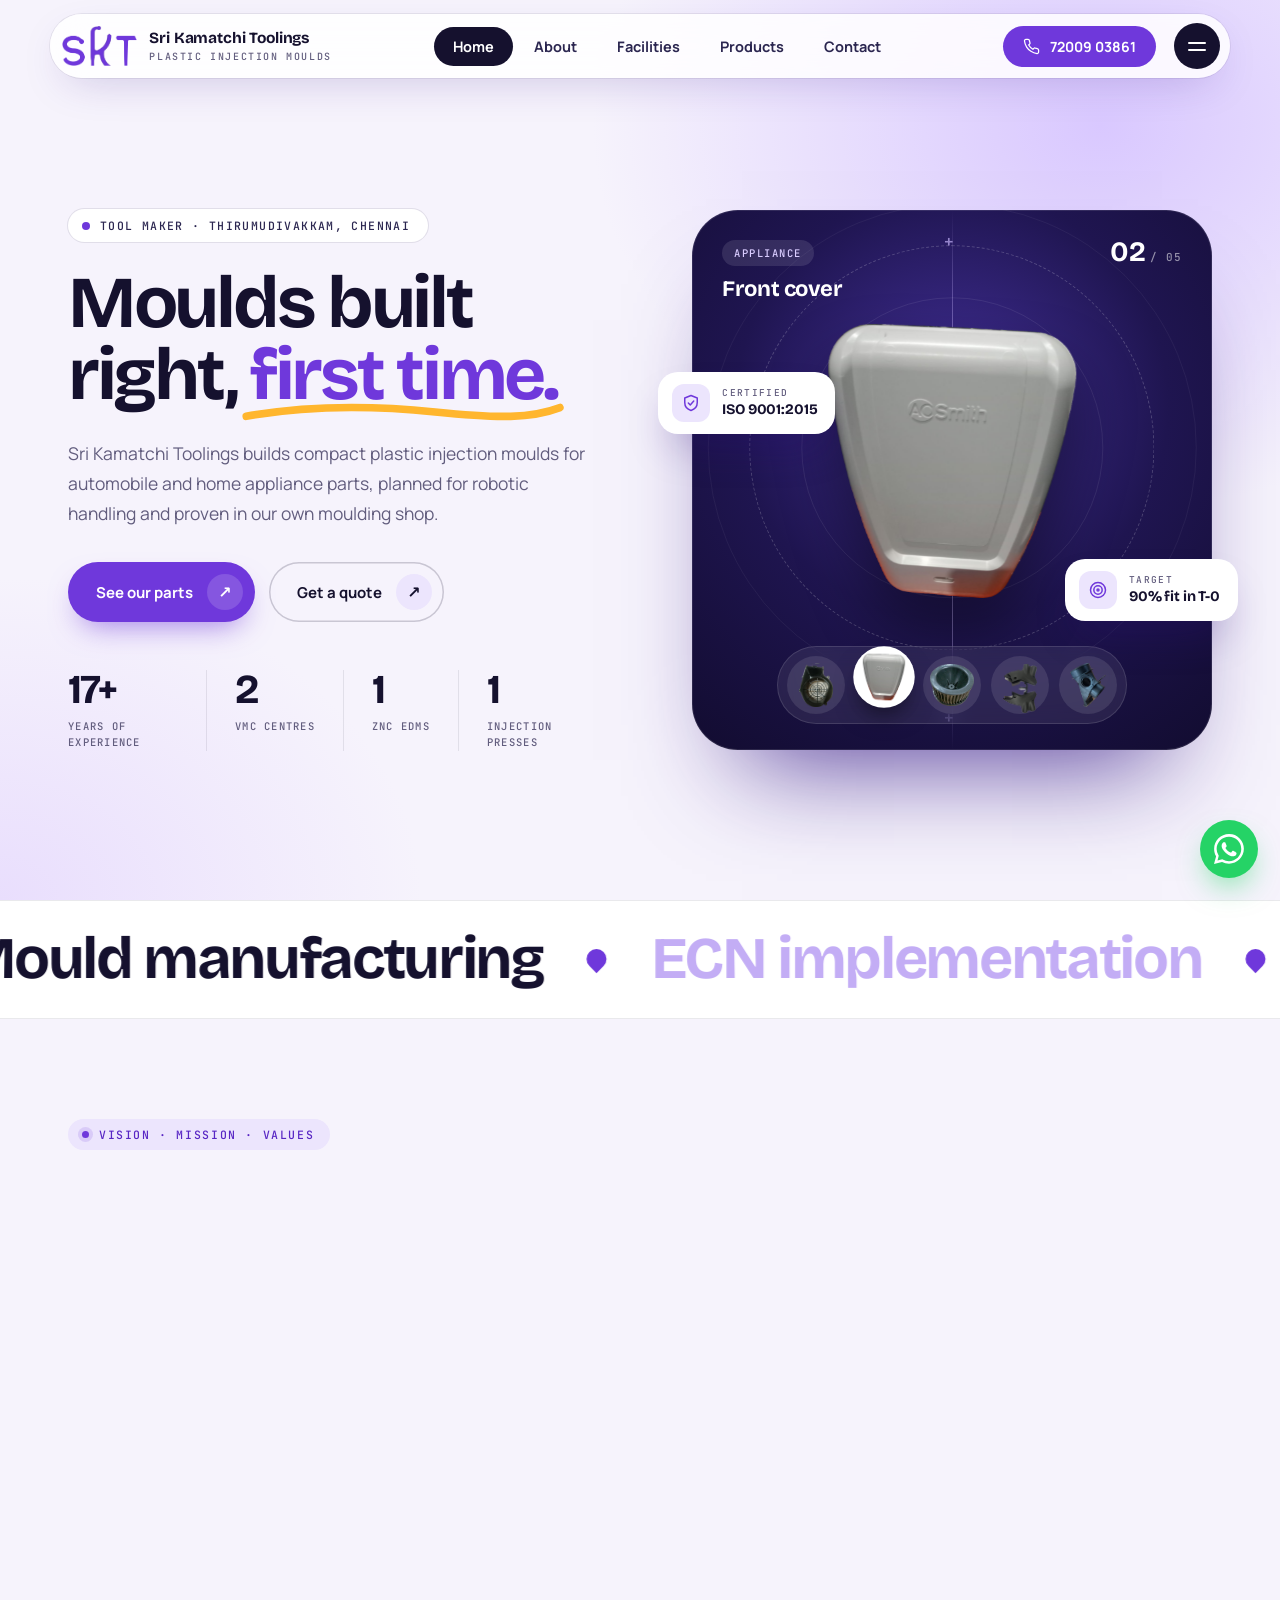
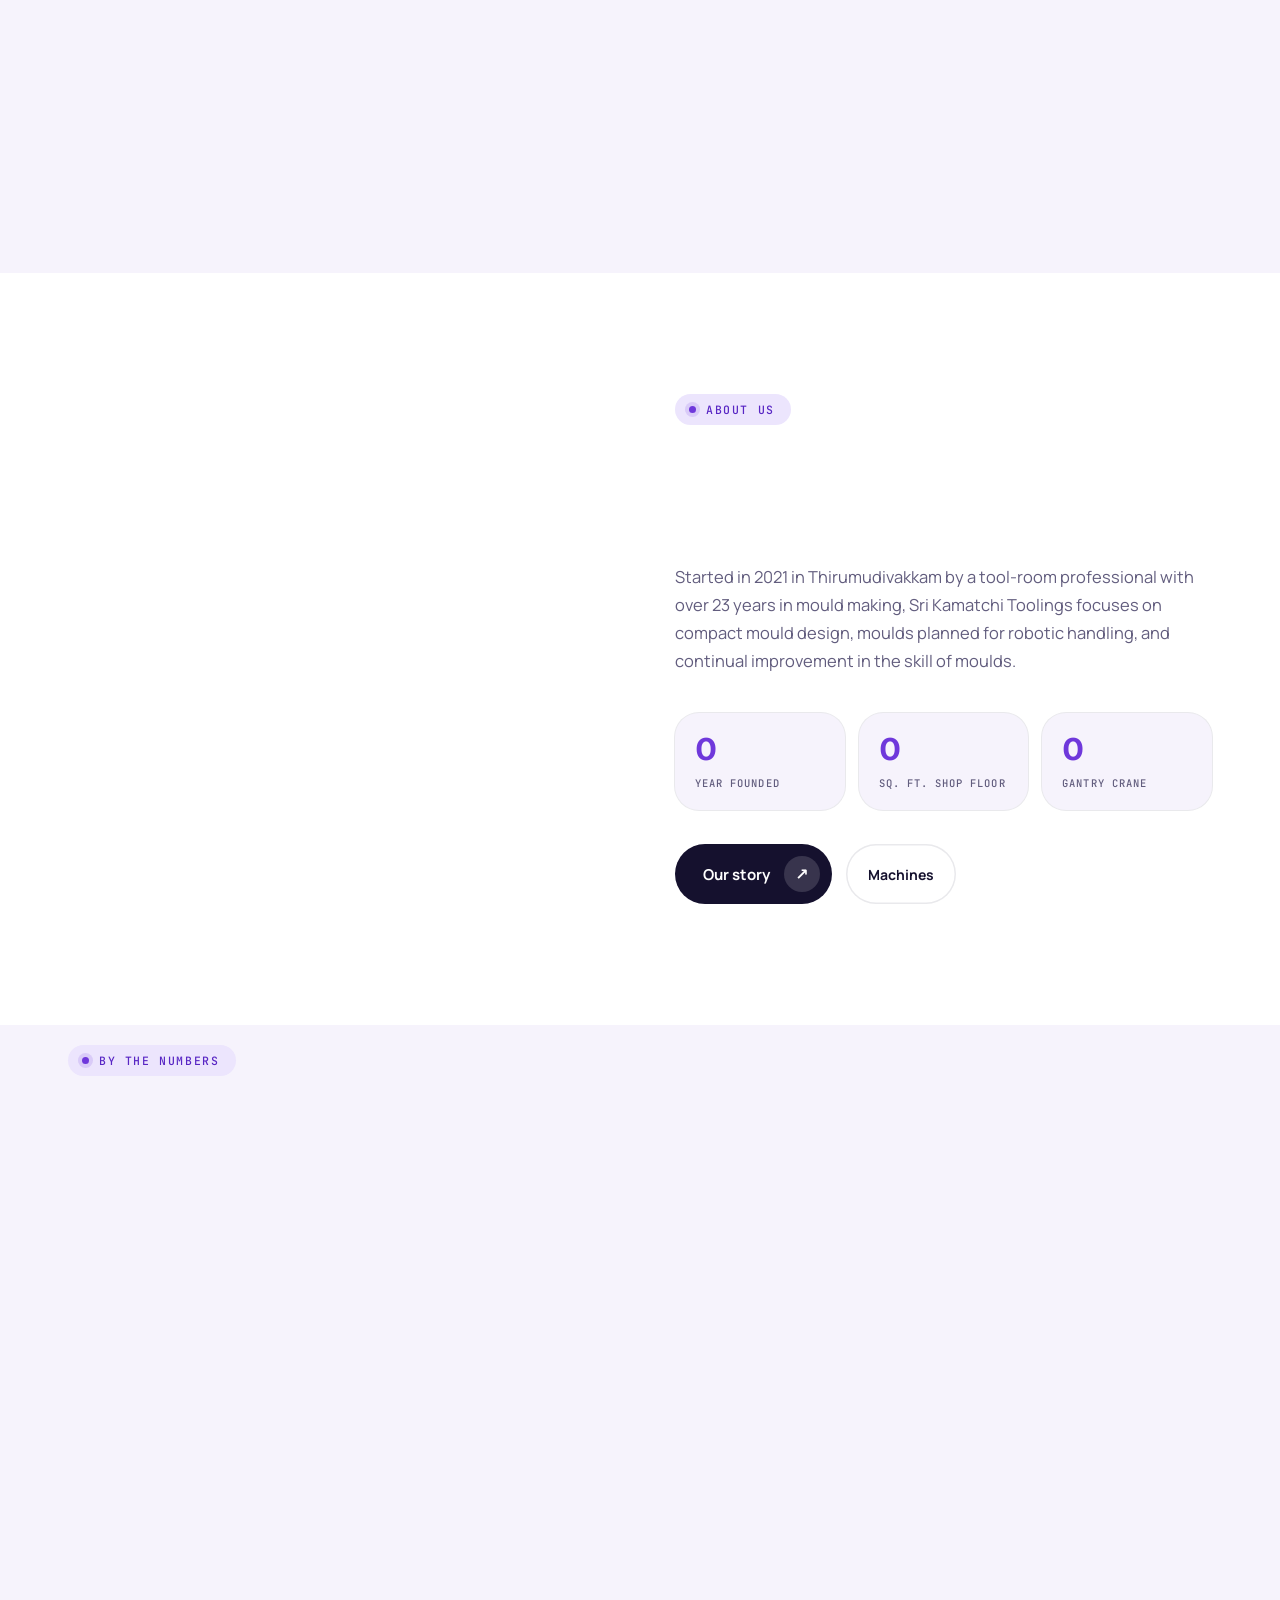
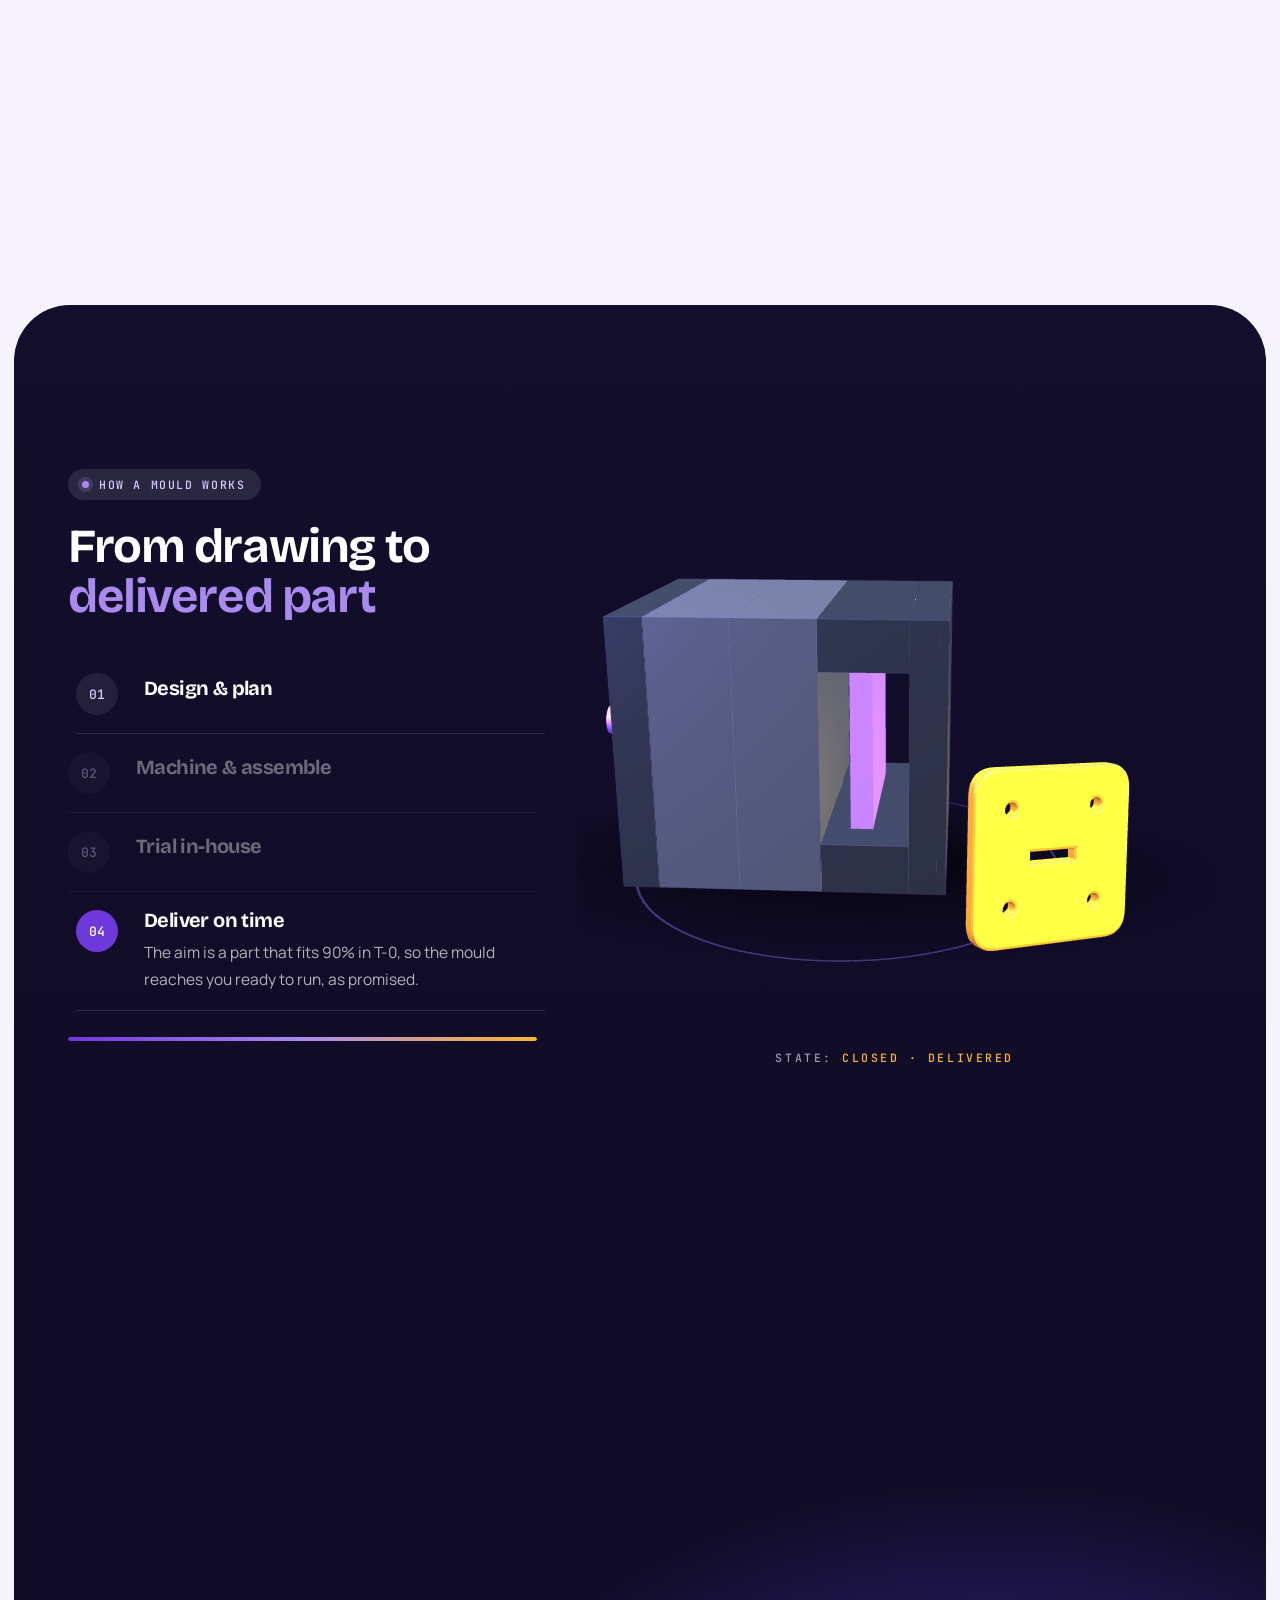
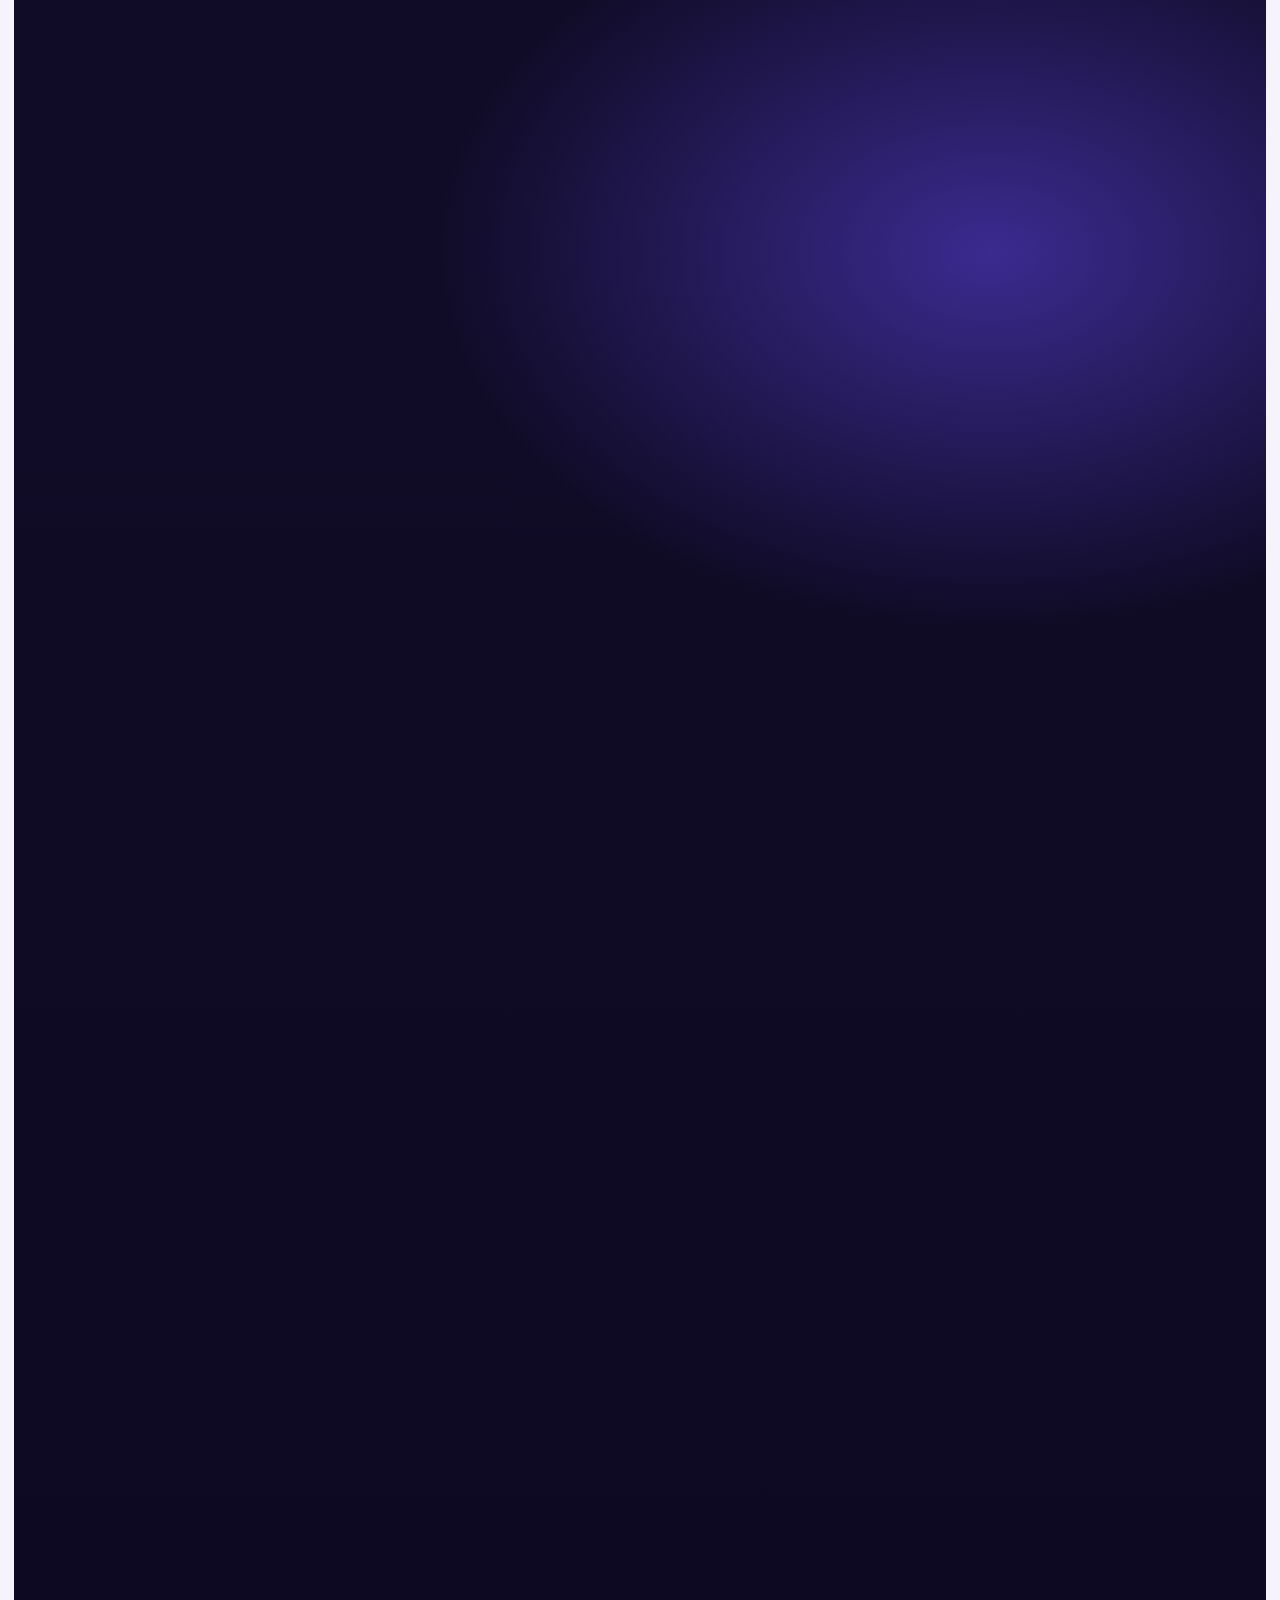
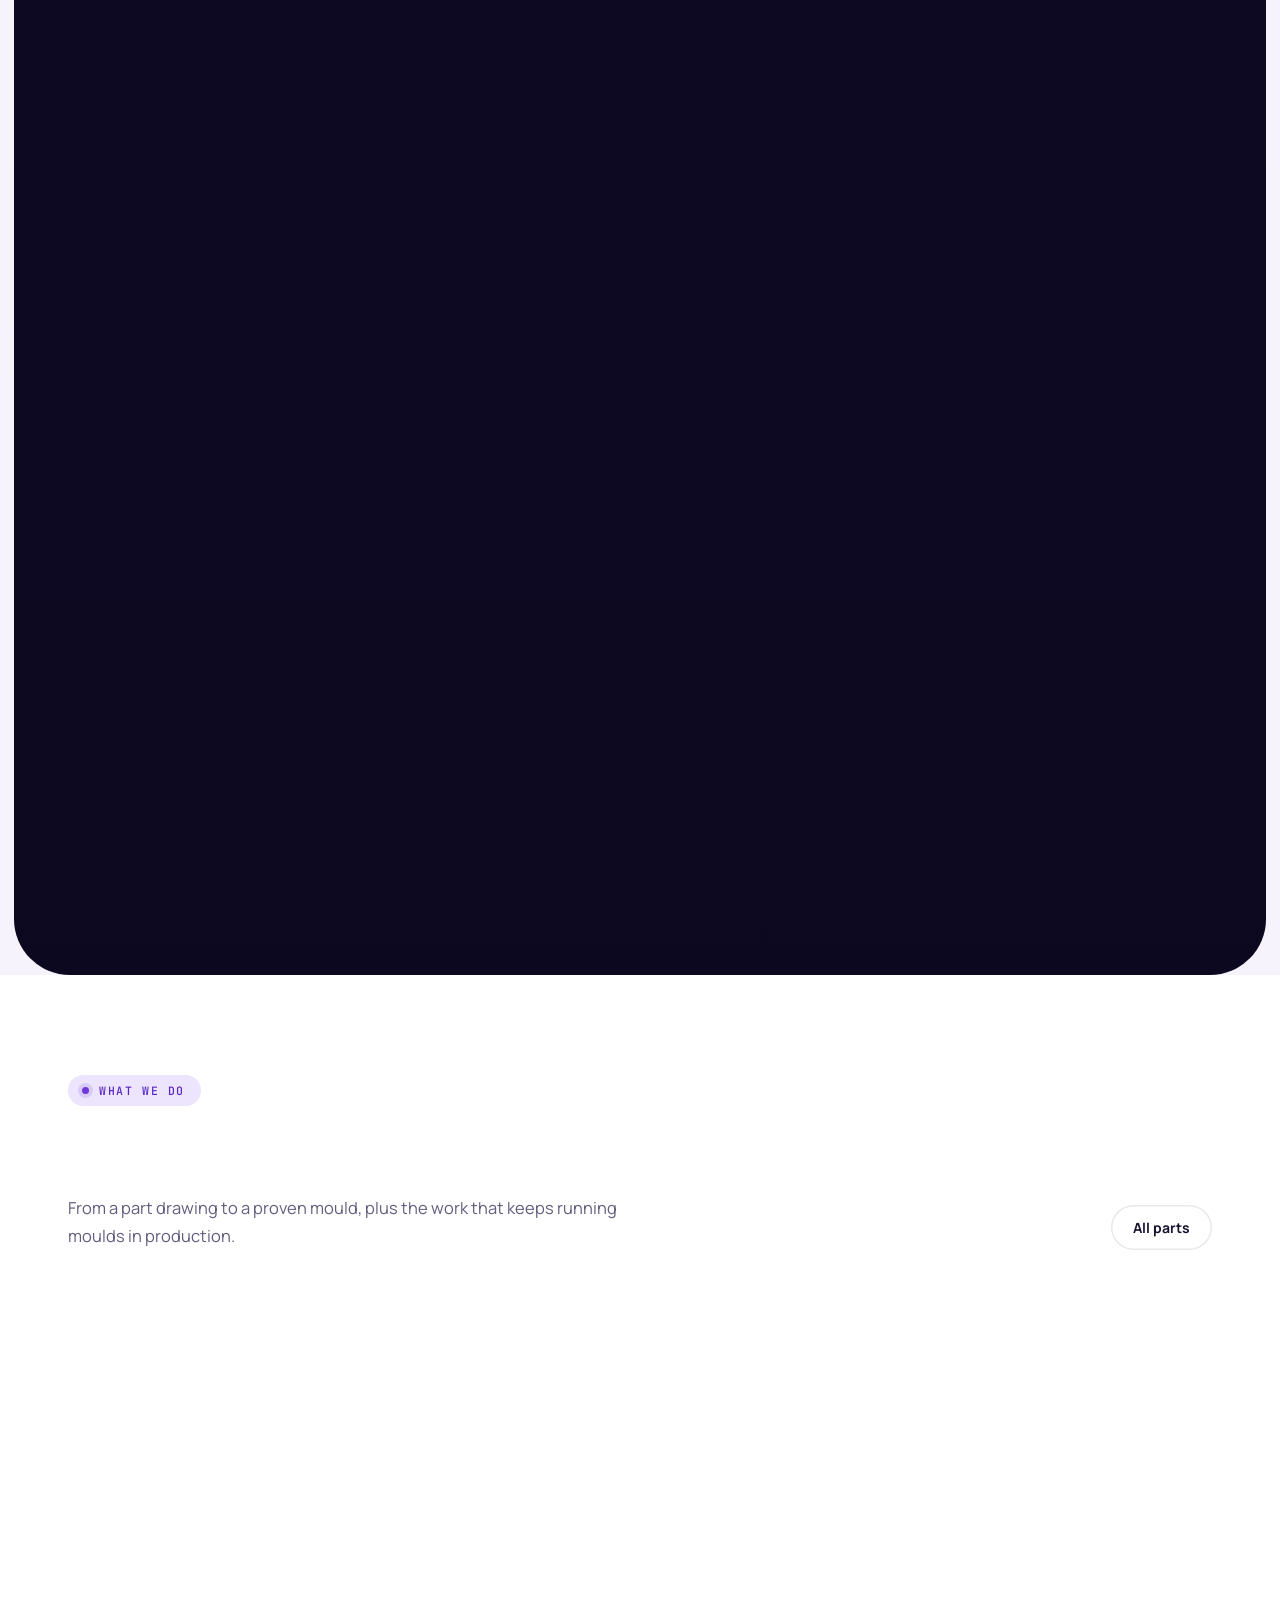
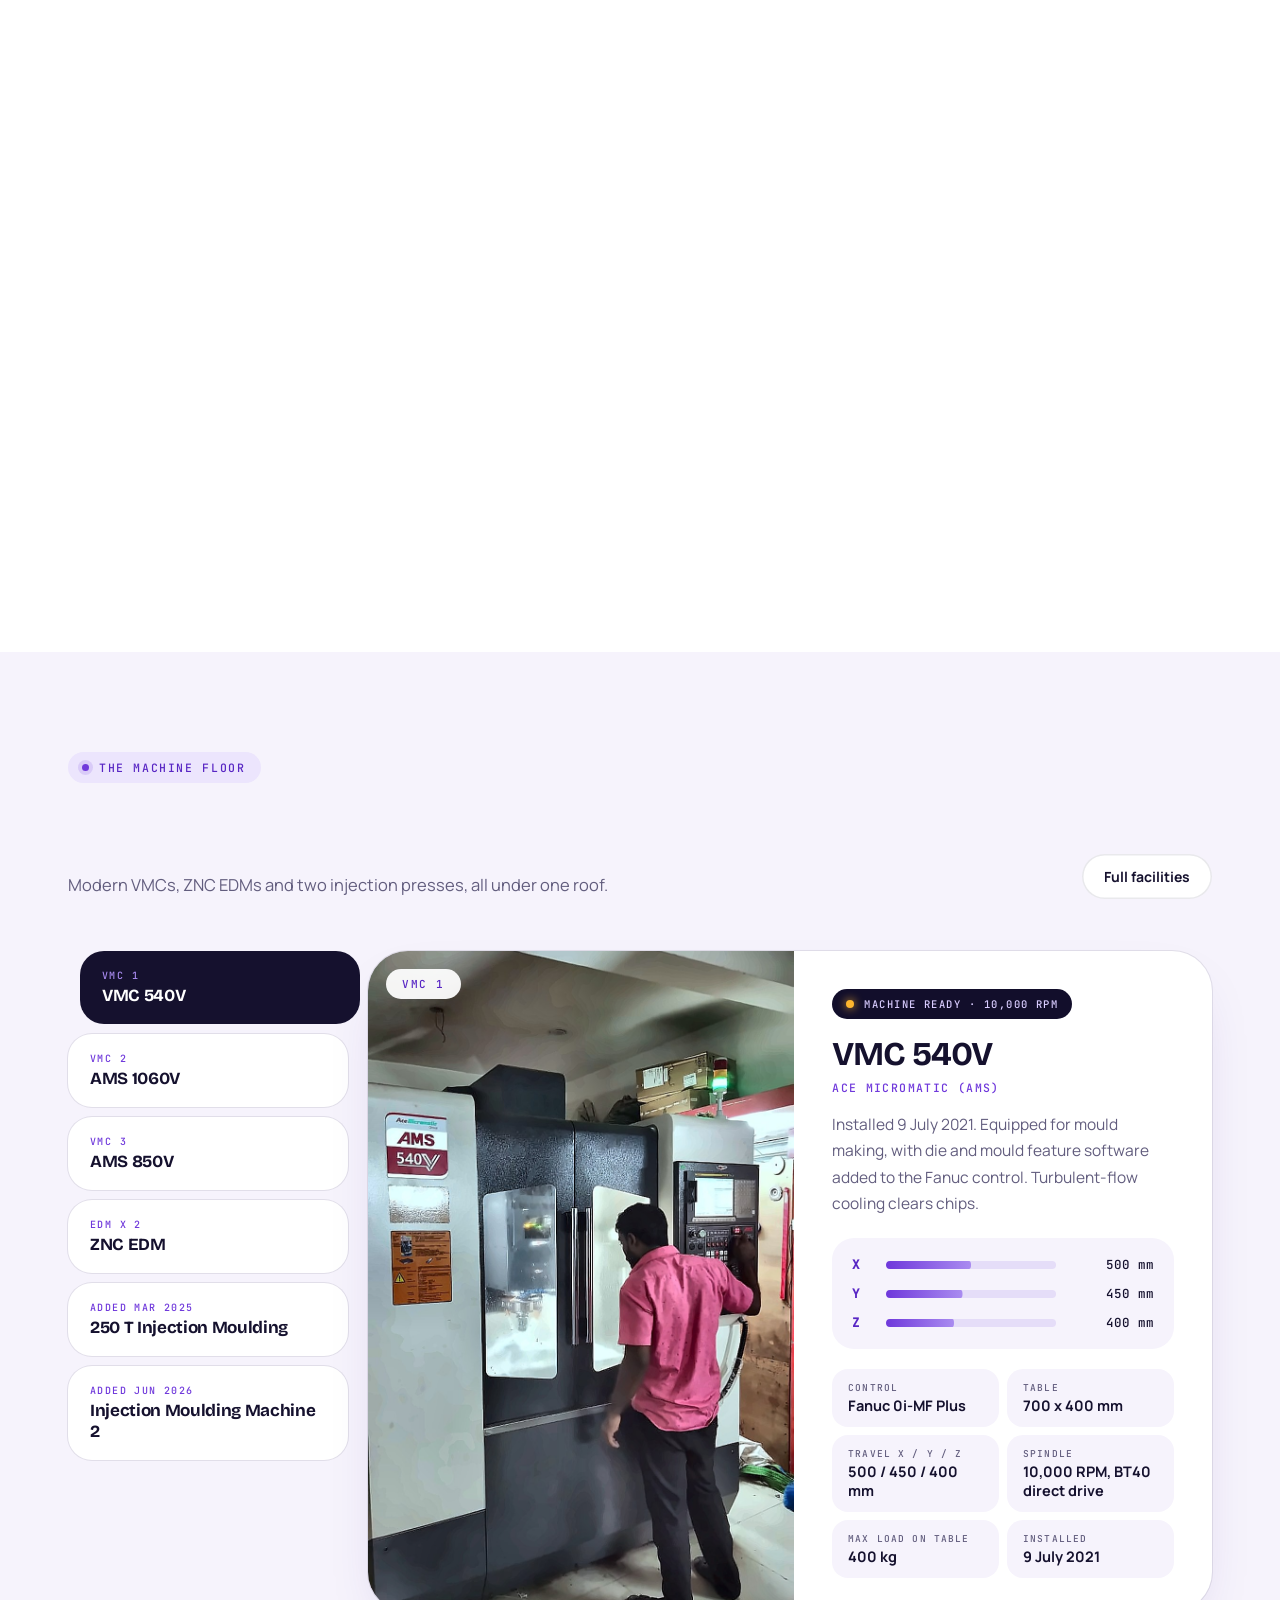
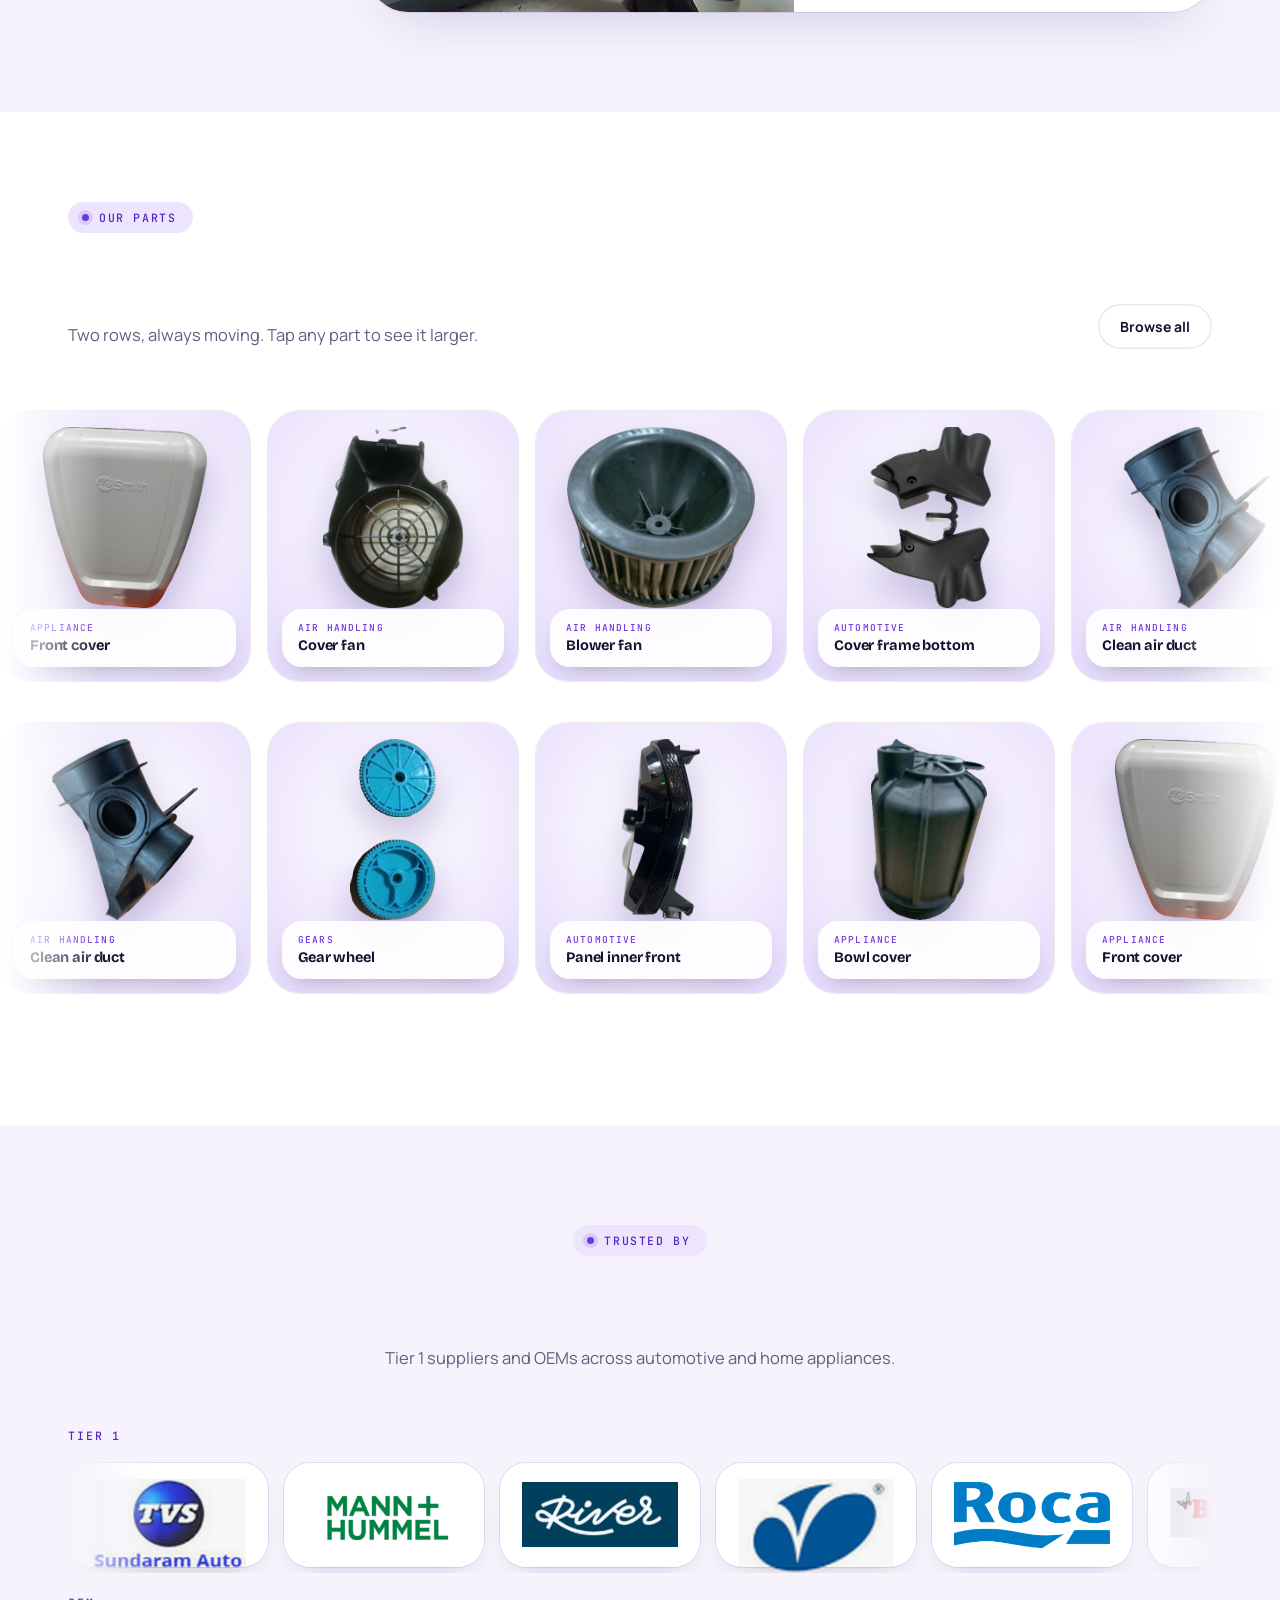
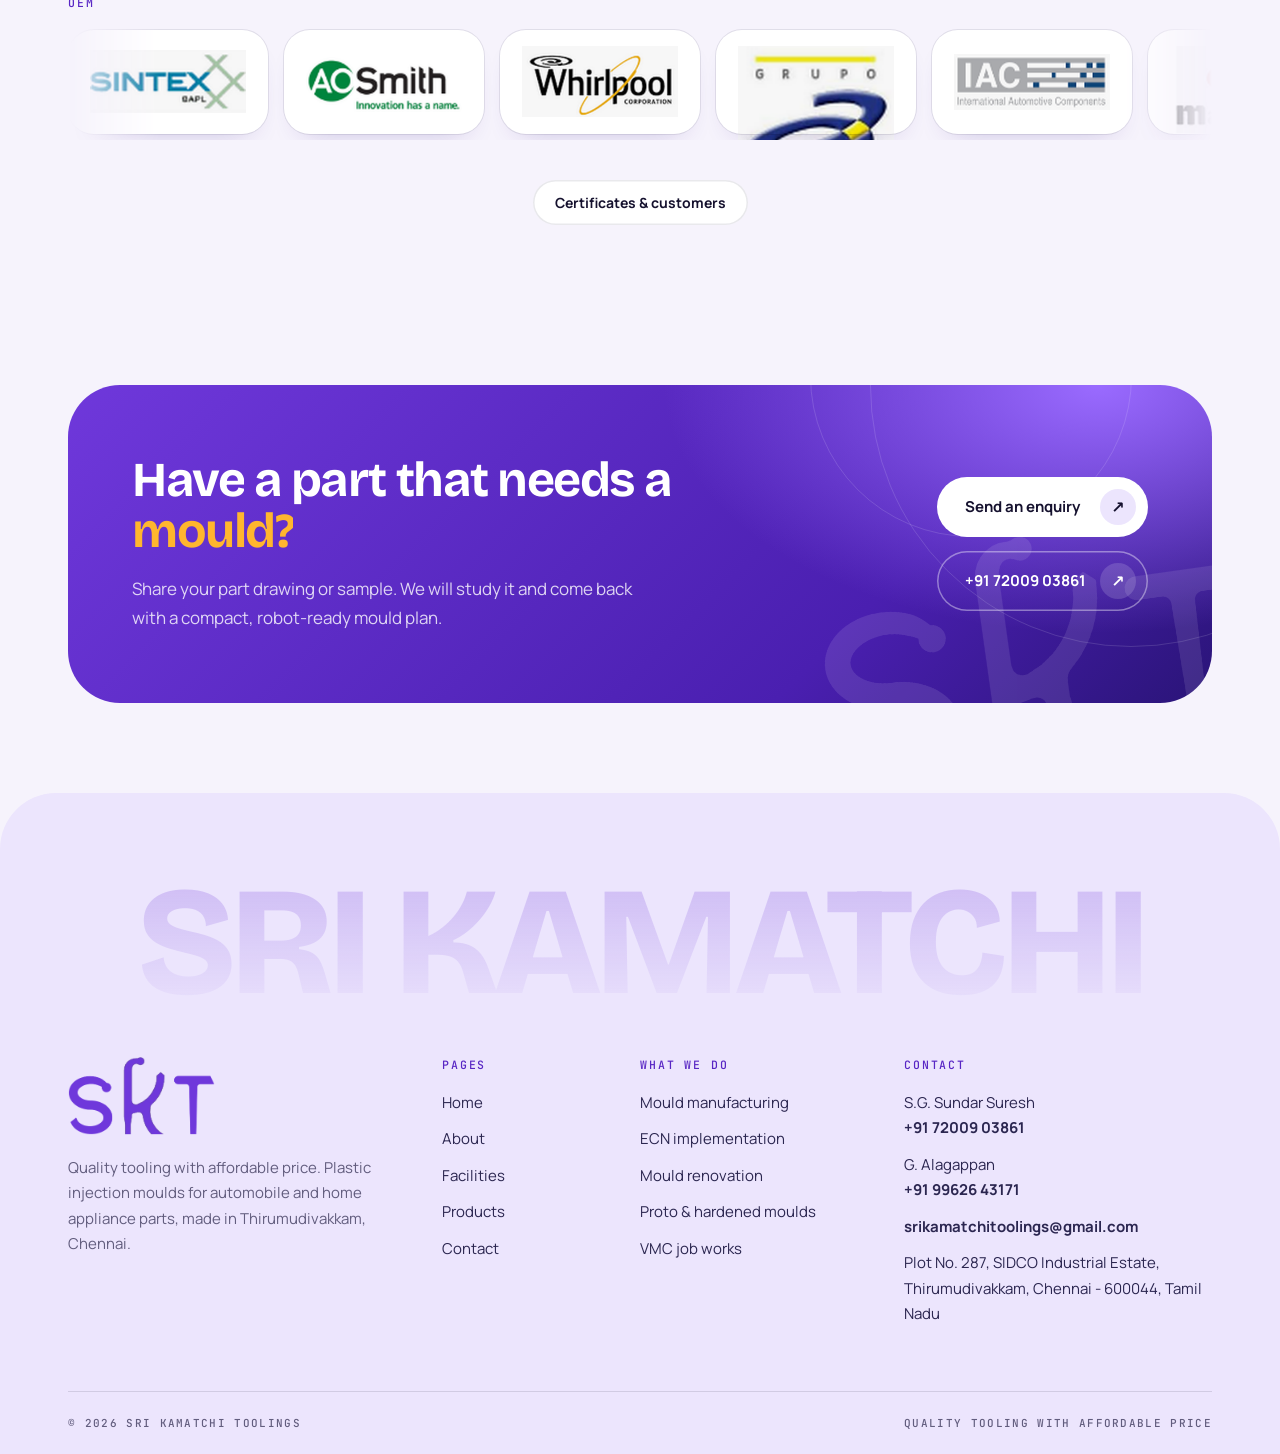
==== commit f082a57f: "Add slime wave menu animation" ====
--- a/index.html
+++ b/index.html
@@ -1 +1 @@
-<!doctype html><html lang="en"><head><meta charset="utf-8"><meta name="viewport" content="width=device-width,initial-scale=1"><title>Sri Kamatchi Toolings | Plastic injection mould maker, Chennai</title><meta name="description" content="Sri Kamatchi Toolings makes compact plastic injection moulds for automobile and home appliance parts in Thirumudivakkam, Chennai. In-house VMC, EDM and injection moulding."><meta name="theme-color" content="#f6f3fc"><link rel="icon" href="img/logo.png"><link rel="preload" href="fonts/bricolage.woff2" as="font" type="font/woff2" crossorigin><link rel="preload" href="fonts/manrope.woff2" as="font" type="font/woff2" crossorigin><script>document.documentElement.classList.add('js');try{if(sessionStorage.getItem('skt-seen')==='1')document.documentElement.classList.add('quick')}catch(e){}</script><link rel="stylesheet" href="css/style.css?v=6"></head><body><div id="ld" aria-label="Loading"><div class="lh l"></div><div class="lh r"></div><div class="lc"><div class="lcw"><canvas aria-hidden="true"></canvas><div class="lt"><small>Welcome to</small><img src="img/logo.png" alt="Sri Kamatchi Toolings"><em>Plastic injection moulds</em><i></i></div></div></div></div><header id="hd"><div class="hd"><a class="logo" href="index.html" aria-label="Sri Kamatchi Toolings home"><img src="img/logo.png" alt="SKT logo" width="75" height="40"><div><b>Sri Kamatchi Toolings</b><small>Plastic injection moulds</small></div></a><nav aria-label="Main"><i class="pill"></i><a href="index.html" class="on">Home</a><a href="about.html">About</a><a href="facilities.html">Facilities</a><a href="products.html">Products</a><a href="contact.html">Contact</a></nav><a class="hcall" href="tel:+917200903861" aria-label="Call +91 72009 03861"><svg viewBox="0 0 24 24" fill="none" stroke="currentColor" stroke-width="1.8" stroke-linecap="round" stroke-linejoin="round" aria-hidden="true"><path d="M22 16.9v3a2 2 0 0 1-2.2 2 19.8 19.8 0 0 1-8.6-3.1 19.5 19.5 0 0 1-6-6A19.8 19.8 0 0 1 2.1 4.2 2 2 0 0 1 4.1 2h3a2 2 0 0 1 2 1.7c.1 1 .4 1.9.7 2.8a2 2 0 0 1-.5 2.1L8 9.9a16 16 0 0 0 6 6l1.3-1.3a2 2 0 0 1 2.1-.4c.9.3 1.8.6 2.8.7a2 2 0 0 1 1.7 2z"/></svg><span>72009 03861</span></a><button class="bg" aria-label="Menu" aria-expanded="false"><i></i><i></i></button></div></header><div id="mm"><a class="mi on" href="index.html">Home</a><a class="mi" href="about.html">About</a><a class="mi" href="facilities.html">Facilities</a><a class="mi" href="products.html">Products</a><a class="mi" href="contact.html">Contact</a><div class="mf">Call <a href="tel:+917200903861">+91 72009 03861</a><br><a href="mailto:srikamatchitoolings@gmail.com">srikamatchitoolings@gmail.com</a></div></div><nav class="bn" aria-label="Quick"><a href="index.html" class="on"><svg viewBox="0 0 24 24" fill="none" stroke="currentColor" stroke-width="1.8" stroke-linecap="round" stroke-linejoin="round" aria-hidden="true"><path d="M3 11.5 12 4l9 7.5V20a1 1 0 0 1-1 1h-5v-6H9v6H4a1 1 0 0 1-1-1z"/></svg><span>Home</span></a><a href="about.html"><svg viewBox="0 0 24 24" fill="none" stroke="currentColor" stroke-width="1.8" stroke-linecap="round" stroke-linejoin="round" aria-hidden="true"><circle cx="9" cy="8" r="3.2"/><path d="M3 20c0-3.3 2.7-6 6-6s6 2.7 6 6"/><circle cx="17.5" cy="9" r="2.5"/><path d="M17 14.2c2.4.3 4.2 2.3 4.2 4.8"/></svg><span>About</span></a><a href="facilities.html"><svg viewBox="0 0 24 24" fill="none" stroke="currentColor" stroke-width="1.8" stroke-linecap="round" stroke-linejoin="round" aria-hidden="true"><circle cx="12" cy="12" r="3"/><circle cx="12" cy="12" r="6.6"/><path d="M12 2v3M12 19v3M2 12h3M19 12h3M4.9 4.9 7 7M17 17l2.1 2.1M4.9 19.1 7 17M17 7l2.1-2.1"/></svg><span>Facilities</span></a><a href="products.html"><svg viewBox="0 0 24 24" fill="none" stroke="currentColor" stroke-width="1.8" stroke-linecap="round" stroke-linejoin="round" aria-hidden="true"><path d="m12 3 8 4.5v9L12 21l-8-4.5v-9z"/><path d="m4 7.5 8 4.5 8-4.5M12 12v9"/></svg><span>Products</span></a><a href="contact.html"><svg viewBox="0 0 24 24" fill="none" stroke="currentColor" stroke-width="1.8" stroke-linecap="round" stroke-linejoin="round" aria-hidden="true"><path d="M22 16.9v3a2 2 0 0 1-2.2 2 19.8 19.8 0 0 1-8.6-3.1 19.5 19.5 0 0 1-6-6A19.8 19.8 0 0 1 2.1 4.2 2 2 0 0 1 4.1 2h3a2 2 0 0 1 2 1.7c.1 1 .4 1.9.7 2.8a2 2 0 0 1-.5 2.1L8 9.9a16 16 0 0 0 6 6l1.3-1.3a2 2 0 0 1 2.1-.4c.9.3 1.8.6 2.8.7a2 2 0 0 1 1.7 2z"/></svg><span>Contact</span></a></nav><section class="hero"><div class="wrap"><div><span class="tag"><i></i>Tool maker &middot; Thirumudivakkam, Chennai</span><h1><span>Moulds built</span><span>right, <em class="hl" style="font-style:normal">first time.<svg viewBox="0 0 300 20" preserveAspectRatio="none" aria-hidden="true"><path d="M3 14C60 4 120 4 180 10S270 16 297 6"/></svg></em></span></h1><p class="lead">Sri Kamatchi Toolings builds compact plastic injection moulds for automobile and home appliance parts, planned for robotic handling and proven in our own moulding shop.</p><div class="bts"><a class="btn" href="products.html">See our parts</a><a class="btn gh" href="contact.html">Get a quote</a></div><div class="ro"><div><b data-n="23" data-s="+">0</b><span>Years of experience</span></div><div><b data-n="3">0</b><span>VMC centres</span></div><div><b data-n="2">0</b><span>ZNC EDMs</span></div><div><b data-n="2">0</b><span>Injection presses</span></div></div></div><div class="cav"><div class="stage"><div class="seam"></div><i class="rg c"></i><i class="rg a"></i><i class="rg b"></i><div class="pt"><img src="img/cut/p_s26_4.png" alt="Cover fan" data-k="Air handling"><img src="img/cut/p_s25_3.png" alt="Front cover" data-k="Appliance"><img src="img/cut/p_s24_2.png" alt="Blower fan" data-k="Air handling"><img src="img/cut/p_s27_1.png" alt="Cover frame bottom" data-k="Automotive"><img src="img/cut/p_s26_1.png" alt="Clean air duct" data-k="Air handling"></div><div class="cap"><em>Air handling</em><b>Cover fan</b></div><div class="ix"><b>01</b><span>/ 05</span></div><div class="dock"><button type="button" class="th" aria-label="Cover fan"><img src="img/cut/p_s26_4.png" alt=""></button><button type="button" class="th" aria-label="Front cover"><img src="img/cut/p_s25_3.png" alt=""></button><button type="button" class="th" aria-label="Blower fan"><img src="img/cut/p_s24_2.png" alt=""></button><button type="button" class="th" aria-label="Cover frame bottom"><img src="img/cut/p_s27_1.png" alt=""></button><button type="button" class="th" aria-label="Clean air duct"><img src="img/cut/p_s26_1.png" alt=""></button></div></div><div class="bdg b1"><i><svg viewBox="0 0 24 24" fill="none" stroke="currentColor" stroke-width="1.8" stroke-linecap="round" stroke-linejoin="round" aria-hidden="true"><path d="M12 3 4.5 6v5.5c0 4.6 3.1 8.2 7.5 9.5 4.4-1.3 7.5-4.9 7.5-9.5V6z"/><path d="m8.8 12 2.3 2.3 4.2-4.6"/></svg></i><div><small>Certified</small><b>ISO 9001:2015</b></div></div><div class="bdg b2"><i><svg viewBox="0 0 24 24" fill="none" stroke="currentColor" stroke-width="1.8" stroke-linecap="round" stroke-linejoin="round" aria-hidden="true"><circle cx="12" cy="12" r="9"/><circle cx="12" cy="12" r="5"/><circle cx="12" cy="12" r="1.2"/></svg></i><div><small>Target</small><b>90% fit in T-0</b></div></div></div></div></section><div class="mq" aria-label="Our services"><div class="tr"><span>Mould manufacturing</span><span>ECN implementation</span><span>Mould renovation</span><span>Proto moulds</span><span>Hardened moulds</span><span>Critical techniques</span><span>VMC job works</span></div></div><section class="s"><div class="wrap"><div class="sh2"><div><div class="eb">Vision &middot; Mission &middot; Values</div><h2>What we promise on <span class="hl">every mould</span></h2></div></div><div class="acc rv"><article class="ac on" tabindex="0"><div class="vt"><i><svg viewBox="0 0 24 24" fill="none" stroke="currentColor" stroke-width="1.8" stroke-linecap="round" stroke-linejoin="round" aria-hidden="true"><path d="M2 12s3.6-7 10-7 10 7 10 7-3.6 7-10 7S2 12 2 12z"/><circle cx="12" cy="12" r="3"/></svg></i><span>Vision</span></div><div class="bd"><span class="ic"><svg viewBox="0 0 24 24" fill="none" stroke="currentColor" stroke-width="1.8" stroke-linecap="round" stroke-linejoin="round" aria-hidden="true"><path d="M2 12s3.6-7 10-7 10 7 10 7-3.6 7-10 7S2 12 2 12z"/><circle cx="12" cy="12" r="3"/></svg></span><h3>Our Vision</h3><p class="q">&ldquo;Quality Tooling with Affordable Price&rdquo;</p><ul><li>Manufacturer of plastic injection moulds</li><li>High quality, every time</li><li>Delivery on time</li><li>Continuous business with delighted customers</li></ul></div></article><article class="ac" tabindex="0"><div class="vt"><i><svg viewBox="0 0 24 24" fill="none" stroke="currentColor" stroke-width="1.8" stroke-linecap="round" stroke-linejoin="round" aria-hidden="true"><circle cx="12" cy="12" r="9"/><circle cx="12" cy="12" r="5"/><circle cx="12" cy="12" r="1.2"/></svg></i><span>Mission</span></div><div class="bd"><span class="ic"><svg viewBox="0 0 24 24" fill="none" stroke="currentColor" stroke-width="1.8" stroke-linecap="round" stroke-linejoin="round" aria-hidden="true"><circle cx="12" cy="12" r="9"/><circle cx="12" cy="12" r="5"/><circle cx="12" cy="12" r="1.2"/></svg></span><h3>Our Mission</h3><p class="q">First time right, superior part quality.</p><ul><li>90% fit, dimensionally and aesthetically, in T-0</li><li>Adhere to customer commitments</li><li>Superior part quality</li><li>Continual improvement by seeking professionalism in all activities</li></ul></div></article><article class="ac" tabindex="0"><div class="vt"><i><svg viewBox="0 0 24 24" fill="none" stroke="currentColor" stroke-width="1.8" stroke-linecap="round" stroke-linejoin="round" aria-hidden="true"><circle cx="9" cy="8" r="3.2"/><path d="M3 20c0-3.3 2.7-6 6-6s6 2.7 6 6"/><circle cx="17.5" cy="9" r="2.5"/><path d="M17 14.2c2.4.3 4.2 2.3 4.2 4.8"/></svg></i><span>Values</span></div><div class="bd"><span class="ic"><svg viewBox="0 0 24 24" fill="none" stroke="currentColor" stroke-width="1.8" stroke-linecap="round" stroke-linejoin="round" aria-hidden="true"><circle cx="9" cy="8" r="3.2"/><path d="M3 20c0-3.3 2.7-6 6-6s6 2.7 6 6"/><circle cx="17.5" cy="9" r="2.5"/><path d="M17 14.2c2.4.3 4.2 2.3 4.2 4.8"/></svg></span><h3>Our Values</h3><p class="q">People and process, held together.</p><ul><li>Team work and leadership</li><li>Supplier relationship</li><li>Process approach</li><li>People involvement</li><li>Customer focus</li></ul></div></article></div></div></section><section class="s paper"><div class="wrap two"><div class="collage rv"><img class="c1" src="img/floor-gantry.jpg" alt="SKT shop floor with gantry crane" loading="lazy"><div class="badge" aria-hidden="true"><svg viewBox="0 0 150 150"><defs><path id="bp" d="M75 75m-58 0a58 58 0 1 1 116 0a58 58 0 1 1-116 0"/></defs><text><textPath href="#bp" textLength="356" lengthAdjust="spacing">YEARS IN MOULD MAKING &#183; SINCE 2021 &#183; </textPath></text></svg><b>23<sup>+</sup></b></div><img class="c2" src="img/vmc3.jpg" alt="VMC 3 machining centre" loading="lazy"></div><div><div class="eb">About us</div><h2>A tool room built by <span class="hl">tool makers.</span></h2><p class="sub">Started in 2021 in Thirumudivakkam by a tool-room professional with over 23 years in mould making, Sri Kamatchi Toolings focuses on compact mould design, moulds planned for robotic handling, and continual improvement in the skill of moulds.</p><div class="nums"><div><b data-n="2021">0</b><span>Year founded</span></div><div><b data-n="2200" data-c="1">0</b><span>Sq. ft. shop floor</span></div><div><b data-n="2" data-s=" T">0</b><span>Gantry crane</span></div></div><div class="bts" style="margin-top:34px"><a class="btn dk" href="about.html">Our story</a><a class="lnk" href="facilities.html">Machines</a></div></div></div></section><section class="s" style="padding-top:20px"><div class="wrap"><div class="sh2"><div><div class="eb">By the numbers</div><h2>Small shop, <span class="hl">serious capacity</span></h2></div></div><div class="bnt"><div class="bt pu w2 h2 rv"><img class="wmk" src="img/logo.png" alt=""><div><b data-n="23" data-s="+">0</b></div><div><span>Years of mould-making experience</span><p>Our founder brings over two decades of tool-room knowledge to every mould that leaves the floor.</p></div><i class="deco"></i></div><div class="bt  rv"><div><b data-n="3">0</b></div><div><span>VMC centres</span><p>Fanuc-controlled machining centres.</p></div><i class="deco"></i></div><div class="bt tn rv"><div><b data-n="2">0</b></div><div><span>ZNC EDMs</span><p>For deep ribs and sharp corners.</p></div><i class="deco"></i></div><div class="bt nk rv"><div><b data-n="2">0</b></div><div><span>Injection presses</span><p>In-house trials and production.</p></div><i class="deco"></i></div><div class="bt am rv"><div><b data-n="90" data-s="%">0</b></div><div><span>Fit target in T-0</span></div><i class="deco"></i></div><div class="bt  rv"><div><b data-n="2200" data-c="1">0</b></div><div><span>Sq. ft. shop floor</span></div><i class="deco"></i></div><div class="bt tn w2 rv"><div><b>80-450 T</b></div><div><span>Trial presses through partners</span><p>From 80 T to 450 T, so any mould can be proven at the right tonnage.</p></div><i class="deco"></i></div><div class="bt  rv"><div><b data-n="2" data-s=" T">0</b></div><div><span>Gantry crane</span></div><i class="deco"></i></div></div></div></section><section id="flow"><div class="pin"><div class="wrap"><div><div class="eb">How a mould works</div><h2>From drawing to <span class="hl">delivered part</span></h2><div class="stps"><div class="stp"><b>01</b><h4>Design &amp; plan</h4><p>Compact mould design, with the part, gate and cooling planned for robotic take-out before steel is cut.</p></div><div class="stp"><b>02</b><h4>Machine &amp; assemble</h4><p>Cavity and core are machined on our VMCs, burned on EDM, ground and fitted on our 2 ton crane floor.</p></div><div class="stp"><b>03</b><h4>Trial in-house</h4><p>The mould opens, the ejector pins push the part off the core, and we check dimensions and looks on our own press.</p></div><div class="stp"><b>04</b><h4>Deliver on time</h4><p>The aim is a part that fits 90% in T-0, so the mould reaches you ready to run, as promised.</p></div></div><div class="pbar"><i></i></div></div><div class="mv" id="mv"><div class="state">State: <b>Closed</b></div></div></div></div></section><section class="s paper"><div class="wrap"><div class="sh2"><div><div class="eb">What we do</div><h2>Services &amp; <span class="hl">products</span></h2><p class="sub">From a part drawing to a proven mould, plus the work that keeps running moulds in production.</p></div><a class="lnk" href="products.html">All parts</a></div><div class="rows"><a class="row rv big" href="contact.html"><svg class="deco" viewBox="0 0 330 260" fill="none" stroke="#fff" stroke-width="2" aria-hidden="true"><rect x="30" y="20" width="270" height="70" rx="16"/><rect x="30" y="110" width="270" height="70" rx="16"/><path d="M80 90v20M250 90v20M120 20V6M210 20V6M165 180v52"/><circle cx="165" cy="240" r="10"/><path d="M62 55h64M62 145h64M204 55h64M204 145h64" stroke-dasharray="3 7"/></svg><span class="ic"><svg viewBox="0 0 24 24" fill="none" stroke="currentColor" stroke-width="1.8" stroke-linecap="round" stroke-linejoin="round" aria-hidden="true"><rect x="3" y="3.5" width="18" height="7" rx="2"/><rect x="3" y="13.5" width="18" height="7" rx="2"/><path d="M8 10.5v3M16 10.5v3"/></svg></span><span class="ar"><svg viewBox="0 0 24 24" fill="none" stroke="currentColor" stroke-width="1.8" stroke-linecap="round" stroke-linejoin="round" aria-hidden="true"><path d="M7 17 17 7M8 7h9v9"/></svg></span><h3>Mould manufacturing</h3><p>Plastic injection moulds for interior and exterior parts of automobiles and home appliances, designed compact and built to run on robots.</p></a><a class="row rv" href="contact.html"><span class="ic"><svg viewBox="0 0 24 24" fill="none" stroke="currentColor" stroke-width="1.8" stroke-linecap="round" stroke-linejoin="round" aria-hidden="true"><path d="M14 3H7a2 2 0 0 0-2 2v14a2 2 0 0 0 2 2h10a2 2 0 0 0 2-2V8z"/><path d="M14 3v5h5"/><path d="M9.3 14.2A3 3 0 0 1 14.6 13M14.7 17.8A3 3 0 0 1 9.4 19"/></svg></span><span class="ar"><svg viewBox="0 0 24 24" fill="none" stroke="currentColor" stroke-width="1.8" stroke-linecap="round" stroke-linejoin="round" aria-hidden="true"><path d="M7 17 17 7M8 7h9v9"/></svg></span><h3>Mould ECN implementation</h3><p>Engineering change notes carried into existing moulds quickly and cleanly, so your part stays current without a new tool.</p></a><a class="row rv" href="contact.html"><span class="ic"><svg viewBox="0 0 24 24" fill="none" stroke="currentColor" stroke-width="1.8" stroke-linecap="round" stroke-linejoin="round" aria-hidden="true"><path d="M14.7 6.3a1 1 0 0 0 0 1.4l1.6 1.6a1 1 0 0 0 1.4 0l3.77-3.77a6 6 0 0 1-7.94 7.94l-6.91 6.91a2.12 2.12 0 0 1-3-3l6.91-6.91a6 6 0 0 1 7.94-7.94l-3.76 3.76z"/></svg></span><span class="ar"><svg viewBox="0 0 24 24" fill="none" stroke="currentColor" stroke-width="1.8" stroke-linecap="round" stroke-linejoin="round" aria-hidden="true"><path d="M7 17 17 7M8 7h9v9"/></svg></span><h3>Mould renovation</h3><p>Worn or damaged moulds restored on our VMCs, EDMs and grinders and brought back to running condition.</p></a><a class="row rv" href="contact.html"><span class="ic"><svg viewBox="0 0 24 24" fill="none" stroke="currentColor" stroke-width="1.8" stroke-linecap="round" stroke-linejoin="round" aria-hidden="true"><path d="m12 3 8 4.5v9L12 21l-8-4.5v-9z"/><path d="m4 7.5 8 4.5 8-4.5M12 12v9"/></svg></span><span class="ar"><svg viewBox="0 0 24 24" fill="none" stroke="currentColor" stroke-width="1.8" stroke-linecap="round" stroke-linejoin="round" aria-hidden="true"><path d="M7 17 17 7M8 7h9v9"/></svg></span><h3>Proto moulds</h3><p>Prototype tools to prove a part design early, with trials on our own press or trusted partner presses from 80 T to 450 T.</p></a><a class="row rv" href="contact.html"><span class="ic"><svg viewBox="0 0 24 24" fill="none" stroke="currentColor" stroke-width="1.8" stroke-linecap="round" stroke-linejoin="round" aria-hidden="true"><path d="M12 3 4.5 6v5.5c0 4.6 3.1 8.2 7.5 9.5 4.4-1.3 7.5-4.9 7.5-9.5V6z"/><path d="m8.8 12 2.3 2.3 4.2-4.6"/></svg></span><span class="ar"><svg viewBox="0 0 24 24" fill="none" stroke="currentColor" stroke-width="1.8" stroke-linecap="round" stroke-linejoin="round" aria-hidden="true"><path d="M7 17 17 7M8 7h9v9"/></svg></span><h3>Hardened moulds</h3><p>Moulds made from hardened steel for long production runs, with heat treatment and texturing through trusted partners.</p></a><a class="row rv wide" href="contact.html"><span class="ic"><svg viewBox="0 0 24 24" fill="none" stroke="currentColor" stroke-width="1.8" stroke-linecap="round" stroke-linejoin="round" aria-hidden="true"><circle cx="12" cy="12" r="3"/><circle cx="12" cy="12" r="6.6"/><path d="M12 2v3M12 19v3M2 12h3M19 12h3M4.9 4.9 7 7M17 17l2.1 2.1M4.9 19.1 7 17M17 7l2.1-2.1"/></svg></span><span class="ar"><svg viewBox="0 0 24 24" fill="none" stroke="currentColor" stroke-width="1.8" stroke-linecap="round" stroke-linejoin="round" aria-hidden="true"><path d="M7 17 17 7M8 7h9v9"/></svg></span><h3>Critical techniques</h3><p>Mechanisms that need care, such as unscrewing moulds and rack-and-pinion concepts for threaded and complex parts.</p></a><a class="row rv wide" href="contact.html"><span class="ic"><svg viewBox="0 0 24 24" fill="none" stroke="currentColor" stroke-width="1.8" stroke-linecap="round" stroke-linejoin="round" aria-hidden="true"><path d="M9 3h6v5H9z"/><path d="M10.5 8v5l1.5 4 1.5-4V8"/><path d="M4 21h16M12 17v4"/></svg></span><span class="ar"><svg viewBox="0 0 24 24" fill="none" stroke="currentColor" stroke-width="1.8" stroke-linecap="round" stroke-linejoin="round" aria-hidden="true"><path d="M7 17 17 7M8 7h9v9"/></svg></span><h3>VMC job works</h3><p>Spare machining capacity on three modern VMCs with Fanuc controls, available for outside jobs.</p></a></div></div></section><section class="s"><div class="wrap"><div class="sh2"><div><div class="eb">The machine floor</div><h2>Machines that do <span class="hl">the work</span></h2><p class="sub">Modern VMCs, ZNC EDMs and two injection presses, all under one roof.</p></div><a class="lnk" href="facilities.html">Full facilities</a></div><div class="hmi"><div class="mlist"><button type="button"><small>VMC 1</small>VMC 540V</button><button type="button"><small>VMC 2</small>AMS 1060V</button><button type="button"><small>VMC 3</small>AMS 850V</button><button type="button"><small>EDM x 2</small>ZNC EDM</button><button type="button"><small>Added Mar 2025</small>250 T Injection Moulding</button><button type="button"><small>Added Jun 2026</small>Injection Moulding Machine 2</button></div><div><article class="mp"><div class="im"><img alt="VMC 540V" loading="lazy" src="img/vmc1.jpg"/><span class="st">VMC 1</span></div><div class="bd"><div class="scr">Machine ready · 10,000 RPM</div><h3>VMC 540V</h3><div class="by">Ace Micromatic (AMS)</div><p class="nt">Installed 9 July 2021. Equipped for mould making, with die and mould feature software added to the Fanuc control. Turbulent-flow cooling clears chips.</p><div class="ax"><div><b>X</b><em style="--w:0.500"><i></i></em><span data-v="500">0 mm</span></div><div><b>Y</b><em style="--w:0.450"><i></i></em><span data-v="450">0 mm</span></div><div><b>Z</b><em style="--w:0.400"><i></i></em><span data-v="400">0 mm</span></div></div><div class="sp"><div><small>Control</small><b>Fanuc 0i-MF Plus</b></div><div><small>Table</small><b>700 x 400 mm</b></div><div><small>Travel X / Y / Z</small><b>500 / 450 / 400 mm</b></div><div><small>Spindle</small><b>10,000 RPM, BT40 direct drive</b></div><div><small>Max load on table</small><b>400 kg</b></div><div><small>Installed</small><b>9 July 2021</b></div></div></div></article><article class="mp"><div class="im"><img alt="AMS 1060V" loading="lazy" src="img/vmc2.jpg"/><span class="st">VMC 2</span></div><div class="bd"><div class="scr">Machine ready · 12,000 RPM</div><h3>AMS 1060V</h3><div class="by">2024 June model</div><p class="nt">The big-bed machine for large cavities and cores, with a spindle chiller to hold accuracy on long cuts.</p><div class="ax"><div><b>X</b><em style="--w:1.000"><i></i></em><span data-v="1000">0 mm</span></div><div><b>Y</b><em style="--w:0.630"><i></i></em><span data-v="630">0 mm</span></div><div><b>Z</b><em style="--w:0.600"><i></i></em><span data-v="600">0 mm</span></div></div><div class="sp"><div><small>Control</small><b>Fanuc 0i-MF Plus</b></div><div><small>Table</small><b>1200 x 600 mm</b></div><div><small>Travel X / Y / Z</small><b>1000 / 630 / 600 mm</b></div><div><small>Spindle</small><b>12,000 RPM, BT40, spindle chiller</b></div><div><small>Max load on table</small><b>800 kg</b></div><div><small>Model year</small><b>June 2024</b></div></div></div></article><article class="mp"><div class="im"><img alt="AMS 850V" loading="lazy" src="img/vmc3.jpg"/><span class="st">VMC 3</span></div><div class="bd"><div class="scr">Machine ready · 10,000 RPM</div><h3>AMS 850V</h3><div class="by">2024 December model</div><p class="nt">Mid-size machining centre equipped for mould making, with die and mould features in the control.</p><div class="ax"><div><b>X</b><em style="--w:0.800"><i></i></em><span data-v="800">0 mm</span></div><div><b>Y</b><em style="--w:0.510"><i></i></em><span data-v="510">0 mm</span></div><div><b>Z</b><em style="--w:0.510"><i></i></em><span data-v="510">0 mm</span></div></div><div class="sp"><div><small>Control</small><b>Fanuc 0i-MF Plus</b></div><div><small>Table</small><b>1000 x 500 mm</b></div><div><small>Travel X / Y / Z</small><b>800 / 510 / 510 mm</b></div><div><small>Spindle</small><b>10,000 RPM, BT40</b></div><div><small>Max load on table</small><b>500 kg</b></div><div><small>Model year</small><b>December 2024</b></div></div></div></article><article class="mp"><div class="im"><img alt="ZNC EDM" loading="lazy" src="img/edm.jpg"/><span class="st">EDM x 2</span></div><div class="bd"><div class="scr">Machine ready · 1.5 ton</div><h3>ZNC EDM</h3><div class="by">Electronica</div><p class="nt">Two ZNC EDM machines for burning deep ribs, sharp corners and inserts that milling cannot reach.</p><div class="ax"><div><b>X</b><em style="--w:0.600"><i></i></em><span data-v="600">0 mm</span></div><div><b>Y</b><em style="--w:0.450"><i></i></em><span data-v="450">0 mm</span></div><div><b>Z</b><em style="--w:0.450"><i></i></em><span data-v="450">0 mm</span></div></div><div class="sp"><div><small>Brand</small><b>Electronica</b></div><div><small>Quantity</small><b>2 machines (ZNC)</b></div><div><small>Table</small><b>1000 x 500 mm</b></div><div><small>Travel X / Y / Z</small><b>600 / 450 / 450 mm</b></div><div class="wide"><small>Work load</small><b>1.5 ton</b></div></div></div></article><article class="mp"><div class="im"><img alt="250 T Injection Moulding" loading="lazy" src="img/inj250.jpg"/><span class="st">Added Mar 2025</span></div><div class="bd"><div class="scr">Machine ready · 790 g shot</div><h3>250 T Injection Moulding</h3><div class="by">In-house trial &amp; production</div><p class="nt">Our own moulding machine, so every mould is tried and tuned in-house before it ships. Bars show tie-bar spacing and maximum mould height.</p><div class="ax"><div><b>X</b><em style="--w:0.713"><i></i></em><span data-v="570">0 mm</span></div><div><b>Y</b><em style="--w:0.713"><i></i></em><span data-v="570">0 mm</span></div><div><b>H</b><em style="--w:0.963"><i></i></em><span data-v="770">0 mm</span></div></div><div class="sp"><div><small>Tie bar</small><b>570 x 570 mm</b></div><div><small>Mould height</small><b>220 - 770 mm</b></div><div><small>Shot weight</small><b>790 grams</b></div><div><small>Barrel</small><b>Bimetallic, GF30% ready</b></div><div><small>Sequential valve gate</small><b>4 valves</b></div><div><small>Core pulling / air ejection</small><b>2 nos / 1 no</b></div><div class="wide"><small>Added</small><b>First week of March 2025</b></div></div></div></article><article class="mp"><div class="im"><img alt="Injection Moulding Machine 2" loading="lazy" src="img/inj-2.jpg"/><span class="st">Added Jun 2026</span></div><div class="bd"><div class="scr">Machine ready · 165 g shot</div><h3>Injection Moulding Machine 2</h3><div class="by">Small-mould trials</div><p class="nt">A second in-house press for smaller moulds, added in the fourth week of June 2026. Bars show tie-bar spacing and maximum mould height.</p><div class="ax"><div><b>X</b><em style="--w:0.512"><i></i></em><span data-v="410">0 mm</span></div><div><b>Y</b><em style="--w:0.512"><i></i></em><span data-v="410">0 mm</span></div><div><b>H</b><em style="--w:0.562"><i></i></em><span data-v="450">0 mm</span></div></div><div class="sp"><div><small>Tie bar</small><b>410 x 410 mm</b></div><div><small>Mould height</small><b>150 - 450 mm</b></div><div><small>Shot weight</small><b>165 grams</b></div><div><small>Barrel</small><b>Bimetallic, GF30% ready</b></div><div><small>Sequential valve gate</small><b>Interface provided</b></div><div><small>Core pulling / air ejection</small><b>2 nos / 1 no</b></div><div class="wide"><small>Added</small><b>Fourth week of June 2026</b></div></div></div></article></div></div></div></section><section class="s paper" style="padding-top:90px"><div class="wrap"><div class="sh2"><div><div class="eb">Our parts</div><h2>Parts moulded on <span class="hl">our tools</span></h2><p class="sub">Two rows, always moving. Tap any part to see it larger.</p></div><a class="lnk" href="products.html">Browse all</a></div></div><div class="lgm pmq r" aria-label="Parts moulded on our tools"><div class="lgt"><div class="hf"><figure class="pt2" data-c="" data-zoom="img/cut/p_s25_3.png" style="margin:0"><img alt="Front cover" loading="lazy" src="img/cut/p_s25_3.png"/><figcaption class="cp"><small>Appliance</small>Front cover</figcaption></figure><figure class="pt2" data-c="" data-zoom="img/cut/p_s26_4.png" style="margin:0"><img alt="Cover fan" loading="lazy" src="img/cut/p_s26_4.png"/><figcaption class="cp"><small>Air handling</small>Cover fan</figcaption></figure><figure class="pt2" data-c="" data-zoom="img/cut/p_s24_2.png" style="margin:0"><img alt="Blower fan" loading="lazy" src="img/cut/p_s24_2.png"/><figcaption class="cp"><small>Air handling</small>Blower fan</figcaption></figure><figure class="pt2" data-c="" data-zoom="img/cut/p_s27_1.png" style="margin:0"><img alt="Cover frame bottom" loading="lazy" src="img/cut/p_s27_1.png"/><figcaption class="cp"><small>Automotive</small>Cover frame bottom</figcaption></figure><figure class="pt2" data-c="" data-zoom="img/cut/p_s26_1.png" style="margin:0"><img alt="Clean air duct" loading="lazy" src="img/cut/p_s26_1.png"/><figcaption class="cp"><small>Air handling</small>Clean air duct</figcaption></figure><figure class="pt2" data-c="" data-zoom="img/cut/p_s26_5.png" style="margin:0"><img alt="Gear wheel" loading="lazy" src="img/cut/p_s26_5.png"/><figcaption class="cp"><small>Gears</small>Gear wheel</figcaption></figure><figure class="pt2" data-c="" data-zoom="img/cut/p_s28_3.png" style="margin:0"><img alt="Panel inner front" loading="lazy" src="img/cut/p_s28_3.png"/><figcaption class="cp"><small>Automotive</small>Panel inner front</figcaption></figure><figure class="pt2" data-c="" data-zoom="img/cut/p_s24_6.png" style="margin:0"><img alt="Bowl cover" loading="lazy" src="img/cut/p_s24_6.png"/><figcaption class="cp"><small>Appliance</small>Bowl cover</figcaption></figure></div><div class="hf" aria-hidden="true"><figure class="pt2" data-c="" data-zoom="img/cut/p_s25_3.png" style="margin:0"><img alt="Front cover" loading="lazy" src="img/cut/p_s25_3.png"/><figcaption class="cp"><small>Appliance</small>Front cover</figcaption></figure><figure class="pt2" data-c="" data-zoom="img/cut/p_s26_4.png" style="margin:0"><img alt="Cover fan" loading="lazy" src="img/cut/p_s26_4.png"/><figcaption class="cp"><small>Air handling</small>Cover fan</figcaption></figure><figure class="pt2" data-c="" data-zoom="img/cut/p_s24_2.png" style="margin:0"><img alt="Blower fan" loading="lazy" src="img/cut/p_s24_2.png"/><figcaption class="cp"><small>Air handling</small>Blower fan</figcaption></figure><figure class="pt2" data-c="" data-zoom="img/cut/p_s27_1.png" style="margin:0"><img alt="Cover frame bottom" loading="lazy" src="img/cut/p_s27_1.png"/><figcaption class="cp"><small>Automotive</small>Cover frame bottom</figcaption></figure><figure class="pt2" data-c="" data-zoom="img/cut/p_s26_1.png" style="margin:0"><img alt="Clean air duct" loading="lazy" src="img/cut/p_s26_1.png"/><figcaption class="cp"><small>Air handling</small>Clean air duct</figcaption></figure><figure class="pt2" data-c="" data-zoom="img/cut/p_s26_5.png" style="margin:0"><img alt="Gear wheel" loading="lazy" src="img/cut/p_s26_5.png"/><figcaption class="cp"><small>Gears</small>Gear wheel</figcaption></figure><figure class="pt2" data-c="" data-zoom="img/cut/p_s28_3.png" style="margin:0"><img alt="Panel inner front" loading="lazy" src="img/cut/p_s28_3.png"/><figcaption class="cp"><small>Automotive</small>Panel inner front</figcaption></figure><figure class="pt2" data-c="" data-zoom="img/cut/p_s24_6.png" style="margin:0"><img alt="Bowl cover" loading="lazy" src="img/cut/p_s24_6.png"/><figcaption class="cp"><small>Appliance</small>Bowl cover</figcaption></figure></div></div></div><div class="lgm pmq l" aria-label="Parts moulded on our tools"><div class="lgt"><div class="hf"><figure class="pt2" data-c="" data-zoom="img/cut/p_s26_1.png" style="margin:0"><img alt="Clean air duct" loading="lazy" src="img/cut/p_s26_1.png"/><figcaption class="cp"><small>Air handling</small>Clean air duct</figcaption></figure><figure class="pt2" data-c="" data-zoom="img/cut/p_s26_5.png" style="margin:0"><img alt="Gear wheel" loading="lazy" src="img/cut/p_s26_5.png"/><figcaption class="cp"><small>Gears</small>Gear wheel</figcaption></figure><figure class="pt2" data-c="" data-zoom="img/cut/p_s28_3.png" style="margin:0"><img alt="Panel inner front" loading="lazy" src="img/cut/p_s28_3.png"/><figcaption class="cp"><small>Automotive</small>Panel inner front</figcaption></figure><figure class="pt2" data-c="" data-zoom="img/cut/p_s24_6.png" style="margin:0"><img alt="Bowl cover" loading="lazy" src="img/cut/p_s24_6.png"/><figcaption class="cp"><small>Appliance</small>Bowl cover</figcaption></figure><figure class="pt2" data-c="" data-zoom="img/cut/p_s25_3.png" style="margin:0"><img alt="Front cover" loading="lazy" src="img/cut/p_s25_3.png"/><figcaption class="cp"><small>Appliance</small>Front cover</figcaption></figure><figure class="pt2" data-c="" data-zoom="img/cut/p_s26_4.png" style="margin:0"><img alt="Cover fan" loading="lazy" src="img/cut/p_s26_4.png"/><figcaption class="cp"><small>Air handling</small>Cover fan</figcaption></figure><figure class="pt2" data-c="" data-zoom="img/cut/p_s24_2.png" style="margin:0"><img alt="Blower fan" loading="lazy" src="img/cut/p_s24_2.png"/><figcaption class="cp"><small>Air handling</small>Blower fan</figcaption></figure><figure class="pt2" data-c="" data-zoom="img/cut/p_s27_1.png" style="margin:0"><img alt="Cover frame bottom" loading="lazy" src="img/cut/p_s27_1.png"/><figcaption class="cp"><small>Automotive</small>Cover frame bottom</figcaption></figure></div><div class="hf" aria-hidden="true"><figure class="pt2" data-c="" data-zoom="img/cut/p_s26_1.png" style="margin:0"><img alt="Clean air duct" loading="lazy" src="img/cut/p_s26_1.png"/><figcaption class="cp"><small>Air handling</small>Clean air duct</figcaption></figure><figure class="pt2" data-c="" data-zoom="img/cut/p_s26_5.png" style="margin:0"><img alt="Gear wheel" loading="lazy" src="img/cut/p_s26_5.png"/><figcaption class="cp"><small>Gears</small>Gear wheel</figcaption></figure><figure class="pt2" data-c="" data-zoom="img/cut/p_s28_3.png" style="margin:0"><img alt="Panel inner front" loading="lazy" src="img/cut/p_s28_3.png"/><figcaption class="cp"><small>Automotive</small>Panel inner front</figcaption></figure><figure class="pt2" data-c="" data-zoom="img/cut/p_s24_6.png" style="margin:0"><img alt="Bowl cover" loading="lazy" src="img/cut/p_s24_6.png"/><figcaption class="cp"><small>Appliance</small>Bowl cover</figcaption></figure><figure class="pt2" data-c="" data-zoom="img/cut/p_s25_3.png" style="margin:0"><img alt="Front cover" loading="lazy" src="img/cut/p_s25_3.png"/><figcaption class="cp"><small>Appliance</small>Front cover</figcaption></figure><figure class="pt2" data-c="" data-zoom="img/cut/p_s26_4.png" style="margin:0"><img alt="Cover fan" loading="lazy" src="img/cut/p_s26_4.png"/><figcaption class="cp"><small>Air handling</small>Cover fan</figcaption></figure><figure class="pt2" data-c="" data-zoom="img/cut/p_s24_2.png" style="margin:0"><img alt="Blower fan" loading="lazy" src="img/cut/p_s24_2.png"/><figcaption class="cp"><small>Air handling</small>Blower fan</figcaption></figure><figure class="pt2" data-c="" data-zoom="img/cut/p_s27_1.png" style="margin:0"><img alt="Cover frame bottom" loading="lazy" src="img/cut/p_s27_1.png"/><figcaption class="cp"><small>Automotive</small>Cover frame bottom</figcaption></figure></div></div></div></section><section class="s"><div class="wrap"><div class="sh c"><div class="eb">Trusted by</div><h2>Brands we have <span class="hl">worked with</span></h2><p class="sub">Tier 1 suppliers and OEMs across automotive and home appliances.</p></div><div class="tier">Tier 1</div><div aria-label="Customer logos" class="lgm r"><div class="lgt"><div class="hf"><div class="lg"><img alt="TVS Sundaram Auto Component" loading="lazy" src="img/c_tvs.png"/></div><div class="lg"><img alt="Mann+Hummel" loading="lazy" src="img/c_mann-hummel.png"/></div><div class="lg"><img alt="River" loading="lazy" src="img/c_river.png"/></div><div class="lg"><img alt="Varroc" loading="lazy" src="img/c_varroc.png"/></div><div class="lg"><img alt="Roca" loading="lazy" src="img/c_roca.png"/></div><div class="lg"><img alt="Butterfly" loading="lazy" src="img/c_butterfly.png"/></div><div class="lg"><img alt="TVS Sundaram Auto Component" loading="lazy" src="img/c_tvs.png"/></div><div class="lg"><img alt="Mann+Hummel" loading="lazy" src="img/c_mann-hummel.png"/></div><div class="lg"><img alt="River" loading="lazy" src="img/c_river.png"/></div><div class="lg"><img alt="Varroc" loading="lazy" src="img/c_varroc.png"/></div><div class="lg"><img alt="Roca" loading="lazy" src="img/c_roca.png"/></div><div class="lg"><img alt="Butterfly" loading="lazy" src="img/c_butterfly.png"/></div></div><div aria-hidden="true" class="hf"><div class="lg"><img alt="TVS Sundaram Auto Component" loading="lazy" src="img/c_tvs.png"/></div><div class="lg"><img alt="Mann+Hummel" loading="lazy" src="img/c_mann-hummel.png"/></div><div class="lg"><img alt="River" loading="lazy" src="img/c_river.png"/></div><div class="lg"><img alt="Varroc" loading="lazy" src="img/c_varroc.png"/></div><div class="lg"><img alt="Roca" loading="lazy" src="img/c_roca.png"/></div><div class="lg"><img alt="Butterfly" loading="lazy" src="img/c_butterfly.png"/></div><div class="lg"><img alt="TVS Sundaram Auto Component" loading="lazy" src="img/c_tvs.png"/></div><div class="lg"><img alt="Mann+Hummel" loading="lazy" src="img/c_mann-hummel.png"/></div><div class="lg"><img alt="River" loading="lazy" src="img/c_river.png"/></div><div class="lg"><img alt="Varroc" loading="lazy" src="img/c_varroc.png"/></div><div class="lg"><img alt="Roca" loading="lazy" src="img/c_roca.png"/></div><div class="lg"><img alt="Butterfly" loading="lazy" src="img/c_butterfly.png"/></div></div></div></div><div class="tier" style="margin-top:22px">OEM</div><div aria-label="Customer logos" class="lgm l"><div class="lgt"><div class="hf"><div class="lg"><img alt="Sintex" loading="lazy" src="img/c_sintex.png"/></div><div class="lg"><img alt="A. O. Smith" loading="lazy" src="img/c_aosmith.png"/></div><div class="lg"><img alt="Whirlpool" loading="lazy" src="img/c_whirlpool.png"/></div><div class="lg"><img alt="Grupo Antolin" loading="lazy" src="img/c_antolin.png"/></div><div class="lg"><img alt="IAC" loading="lazy" src="img/c_iac.png"/></div><div class="lg"><img alt="Mahindra" loading="lazy" src="img/c_mahindra.png"/></div><div class="lg"><img alt="Sintex" loading="lazy" src="img/c_sintex.png"/></div><div class="lg"><img alt="A. O. Smith" loading="lazy" src="img/c_aosmith.png"/></div><div class="lg"><img alt="Whirlpool" loading="lazy" src="img/c_whirlpool.png"/></div><div class="lg"><img alt="Grupo Antolin" loading="lazy" src="img/c_antolin.png"/></div><div class="lg"><img alt="IAC" loading="lazy" src="img/c_iac.png"/></div><div class="lg"><img alt="Mahindra" loading="lazy" src="img/c_mahindra.png"/></div></div><div aria-hidden="true" class="hf"><div class="lg"><img alt="Sintex" loading="lazy" src="img/c_sintex.png"/></div><div class="lg"><img alt="A. O. Smith" loading="lazy" src="img/c_aosmith.png"/></div><div class="lg"><img alt="Whirlpool" loading="lazy" src="img/c_whirlpool.png"/></div><div class="lg"><img alt="Grupo Antolin" loading="lazy" src="img/c_antolin.png"/></div><div class="lg"><img alt="IAC" loading="lazy" src="img/c_iac.png"/></div><div class="lg"><img alt="Mahindra" loading="lazy" src="img/c_mahindra.png"/></div><div class="lg"><img alt="Sintex" loading="lazy" src="img/c_sintex.png"/></div><div class="lg"><img alt="A. O. Smith" loading="lazy" src="img/c_aosmith.png"/></div><div class="lg"><img alt="Whirlpool" loading="lazy" src="img/c_whirlpool.png"/></div><div class="lg"><img alt="Grupo Antolin" loading="lazy" src="img/c_antolin.png"/></div><div class="lg"><img alt="IAC" loading="lazy" src="img/c_iac.png"/></div><div class="lg"><img alt="Mahindra" loading="lazy" src="img/c_mahindra.png"/></div></div></div></div><div class="bts" style="justify-content:center;margin-top:40px"><a class="lnk" href="about.html">Certificates &amp; customers</a></div></div></section><section class="s tight"><div class="wrap"><div class="cta rv"><img class="wm" src="img/logo.png" alt=""><div><h2>Have a part that needs a <span class="out">mould?</span></h2><p>Share your part drawing or sample. We will study it and come back with a compact, robot-ready mould plan.</p></div><div class="bts"><a class="btn wh" href="contact.html">Send an enquiry</a><a class="btn ow" href="tel:+917200903861">+91 72009 03861</a></div></div></div></section><footer><div class="wrap"><div class="fmark" aria-hidden="true">SRI KAMATCHI</div><div class="fg"><div><a class="logo" href="index.html" aria-label="Sri Kamatchi Toolings home"><img src="img/logo.png" alt="SKT logo" width="147" height="78"></a><p>Quality tooling with affordable price. Plastic injection moulds for automobile and home appliance parts, made in Thirumudivakkam, Chennai.</p></div><div><h4>Pages</h4><ul><li><a href="index.html">Home</a></li><li><a href="about.html">About</a></li><li><a href="facilities.html">Facilities</a></li><li><a href="products.html">Products</a></li><li><a href="contact.html">Contact</a></li></ul></div><div><h4>What we do</h4><ul><li>Mould manufacturing</li><li>ECN implementation</li><li>Mould renovation</li><li>Proto &amp; hardened moulds</li><li>VMC job works</li></ul></div><div><h4>Contact</h4><ul><li>S.G. Sundar Suresh<br><a href="tel:+917200903861">+91 72009 03861</a></li><li>G. Alagappan<br><a href="tel:+919962643171">+91 99626 43171</a></li><li><a href="mailto:srikamatchitoolings@gmail.com">srikamatchitoolings@gmail.com</a></li><li>Plot No. 287, SIDCO Industrial Estate, Thirumudivakkam, Chennai - 600044, Tamil Nadu</li></ul></div></div><div class="fb"><span>&copy; 2026 SRI KAMATCHI TOOLINGS</span><span>QUALITY TOOLING WITH AFFORDABLE PRICE</span></div></div></footer><a class="wa" href="https://wa.me/917200903861" target="_blank" rel="noopener" aria-label="Chat on WhatsApp"><svg viewBox="0 0 24 24" aria-hidden="true"><path d="M20.5 3.5A11.8 11.8 0 0 0 12 0C5.4 0 .1 5.3.1 11.9c0 2.1.5 4.1 1.6 5.9L0 24l6.4-1.7a11.9 11.9 0 0 0 5.6 1.4c6.6 0 11.9-5.3 11.9-11.9 0-3.2-1.2-6.200-3.400-8.300zM12 21.700a9.900 9.900 0 0 1-5-1.400l-.4-.2-3.800 1 1-3.700-.2-.4A9.800 9.800 0 0 1 2.100 12C2.100 6.500 6.500 2.100 12 2.100c2.600 0 5.100 1 6.900 2.900a9.800 9.800 0 0 1 2.900 7c0 5.500-4.400 9.700-9.800 9.700zm5.400-7.300c-.3-.1-1.800-.9-2-1-.3-.1-.5-.1-.7.100-.2.300-.8 1-.9 1.200-.2.200-.3.200-.6.100-.3-.1-1.200-.4-2.300-1.400-.9-.8-1.400-1.700-1.600-2-.2-.3 0-.5.100-.6l.4-.5c.1-.2.200-.3.300-.5.100-.2 0-.4 0-.5l-.9-2.200c-.2-.6-.5-.5-.7-.5h-.6c-.2 0-.5.100-.8.400-.3.300-1 1-1 2.500s1.100 2.900 1.200 3.100c.1.200 2.100 3.200 5.100 4.500 1.800.8 2.500.8 3.400.7.600-.1 1.800-.7 2-1.400.3-.7.300-1.300.2-1.400-.1-.1-.3-.2-.6-.3z"/></svg></a><div id="lb"><span>CLOSE &times;</span><img alt=""></div><script src="js/main.js?v=4"></script><script src="js/three.min.js"></script><script src="js/mould.js?v=4"></script><script src="js/fluid.js?v=1"></script></body></html>+<!doctype html><html lang="en"><head><meta charset="utf-8"><meta name="viewport" content="width=device-width,initial-scale=1"><title>Sri Kamatchi Toolings | Plastic injection mould maker, Chennai</title><meta name="description" content="Sri Kamatchi Toolings makes compact plastic injection moulds for automobile and home appliance parts in Thirumudivakkam, Chennai. In-house VMC, EDM and injection moulding."><meta name="theme-color" content="#f6f3fc"><link rel="icon" href="img/logo.png"><link rel="preload" href="fonts/bricolage.woff2" as="font" type="font/woff2" crossorigin><link rel="preload" href="fonts/manrope.woff2" as="font" type="font/woff2" crossorigin><script>document.documentElement.classList.add('js');try{if(sessionStorage.getItem('skt-seen')==='1')document.documentElement.classList.add('quick')}catch(e){}</script><link rel="stylesheet" href="css/style.css?v=7"></head><body><div id="ld" aria-label="Loading"><div class="lh l"></div><div class="lh r"></div><div class="lc"><div class="lcw"><canvas aria-hidden="true"></canvas><div class="lt"><small>Welcome to</small><img src="img/logo.png" alt="Sri Kamatchi Toolings"><em>Plastic injection moulds</em><i></i></div></div></div></div><header id="hd"><div class="hd"><a class="logo" href="index.html" aria-label="Sri Kamatchi Toolings home"><img src="img/logo.png" alt="SKT logo" width="75" height="40"><div><b>Sri Kamatchi Toolings</b><small>Plastic injection moulds</small></div></a><nav aria-label="Main"><i class="pill"></i><a href="index.html" class="on">Home</a><a href="about.html">About</a><a href="facilities.html">Facilities</a><a href="products.html">Products</a><a href="contact.html">Contact</a></nav><a class="hcall" href="tel:+917200903861" aria-label="Call +91 72009 03861"><svg viewBox="0 0 24 24" fill="none" stroke="currentColor" stroke-width="1.8" stroke-linecap="round" stroke-linejoin="round" aria-hidden="true"><path d="M22 16.9v3a2 2 0 0 1-2.2 2 19.8 19.8 0 0 1-8.6-3.1 19.5 19.5 0 0 1-6-6A19.8 19.8 0 0 1 2.1 4.2 2 2 0 0 1 4.1 2h3a2 2 0 0 1 2 1.7c.1 1 .4 1.9.7 2.8a2 2 0 0 1-.5 2.1L8 9.9a16 16 0 0 0 6 6l1.3-1.3a2 2 0 0 1 2.1-.4c.9.3 1.8.6 2.8.7a2 2 0 0 1 1.7 2z"/></svg><span>72009 03861</span></a><button class="bg" aria-label="Menu" aria-expanded="false"><i></i><i></i></button></div></header><div id="mm"><a class="mi on" href="index.html">Home</a><a class="mi" href="about.html">About</a><a class="mi" href="facilities.html">Facilities</a><a class="mi" href="products.html">Products</a><a class="mi" href="contact.html">Contact</a><div class="mf">Call <a href="tel:+917200903861">+91 72009 03861</a><br><a href="mailto:srikamatchitoolings@gmail.com">srikamatchitoolings@gmail.com</a></div></div><nav class="bn" aria-label="Quick"><a href="index.html" class="on"><svg viewBox="0 0 24 24" fill="none" stroke="currentColor" stroke-width="1.8" stroke-linecap="round" stroke-linejoin="round" aria-hidden="true"><path d="M3 11.5 12 4l9 7.5V20a1 1 0 0 1-1 1h-5v-6H9v6H4a1 1 0 0 1-1-1z"/></svg><span>Home</span></a><a href="about.html"><svg viewBox="0 0 24 24" fill="none" stroke="currentColor" stroke-width="1.8" stroke-linecap="round" stroke-linejoin="round" aria-hidden="true"><circle cx="9" cy="8" r="3.2"/><path d="M3 20c0-3.3 2.7-6 6-6s6 2.7 6 6"/><circle cx="17.5" cy="9" r="2.5"/><path d="M17 14.2c2.4.3 4.2 2.3 4.2 4.8"/></svg><span>About</span></a><a href="facilities.html"><svg viewBox="0 0 24 24" fill="none" stroke="currentColor" stroke-width="1.8" stroke-linecap="round" stroke-linejoin="round" aria-hidden="true"><circle cx="12" cy="12" r="3"/><circle cx="12" cy="12" r="6.6"/><path d="M12 2v3M12 19v3M2 12h3M19 12h3M4.9 4.9 7 7M17 17l2.1 2.1M4.9 19.1 7 17M17 7l2.1-2.1"/></svg><span>Facilities</span></a><a href="products.html"><svg viewBox="0 0 24 24" fill="none" stroke="currentColor" stroke-width="1.8" stroke-linecap="round" stroke-linejoin="round" aria-hidden="true"><path d="m12 3 8 4.5v9L12 21l-8-4.5v-9z"/><path d="m4 7.5 8 4.5 8-4.5M12 12v9"/></svg><span>Products</span></a><a href="contact.html"><svg viewBox="0 0 24 24" fill="none" stroke="currentColor" stroke-width="1.8" stroke-linecap="round" stroke-linejoin="round" aria-hidden="true"><path d="M22 16.9v3a2 2 0 0 1-2.2 2 19.8 19.8 0 0 1-8.6-3.1 19.5 19.5 0 0 1-6-6A19.8 19.8 0 0 1 2.1 4.2 2 2 0 0 1 4.1 2h3a2 2 0 0 1 2 1.7c.1 1 .4 1.9.7 2.8a2 2 0 0 1-.5 2.1L8 9.9a16 16 0 0 0 6 6l1.3-1.3a2 2 0 0 1 2.1-.4c.9.3 1.8.6 2.8.7a2 2 0 0 1 1.7 2z"/></svg><span>Contact</span></a></nav><section class="hero"><div class="wrap"><div><span class="tag"><i></i>Tool maker &middot; Thirumudivakkam, Chennai</span><h1><span>Moulds built</span><span>right, <em class="hl" style="font-style:normal">first time.<svg viewBox="0 0 300 20" preserveAspectRatio="none" aria-hidden="true"><path d="M3 14C60 4 120 4 180 10S270 16 297 6"/></svg></em></span></h1><p class="lead">Sri Kamatchi Toolings builds compact plastic injection moulds for automobile and home appliance parts, planned for robotic handling and proven in our own moulding shop.</p><div class="bts"><a class="btn" href="products.html">See our parts</a><a class="btn gh" href="contact.html">Get a quote</a></div><div class="ro"><div><b data-n="23" data-s="+">0</b><span>Years of experience</span></div><div><b data-n="3">0</b><span>VMC centres</span></div><div><b data-n="2">0</b><span>ZNC EDMs</span></div><div><b data-n="2">0</b><span>Injection presses</span></div></div></div><div class="cav"><div class="stage"><div class="seam"></div><i class="rg c"></i><i class="rg a"></i><i class="rg b"></i><div class="pt"><img src="img/cut/p_s26_4.png" alt="Cover fan" data-k="Air handling"><img src="img/cut/p_s25_3.png" alt="Front cover" data-k="Appliance"><img src="img/cut/p_s24_2.png" alt="Blower fan" data-k="Air handling"><img src="img/cut/p_s27_1.png" alt="Cover frame bottom" data-k="Automotive"><img src="img/cut/p_s26_1.png" alt="Clean air duct" data-k="Air handling"></div><div class="cap"><em>Air handling</em><b>Cover fan</b></div><div class="ix"><b>01</b><span>/ 05</span></div><div class="dock"><button type="button" class="th" aria-label="Cover fan"><img src="img/cut/p_s26_4.png" alt=""></button><button type="button" class="th" aria-label="Front cover"><img src="img/cut/p_s25_3.png" alt=""></button><button type="button" class="th" aria-label="Blower fan"><img src="img/cut/p_s24_2.png" alt=""></button><button type="button" class="th" aria-label="Cover frame bottom"><img src="img/cut/p_s27_1.png" alt=""></button><button type="button" class="th" aria-label="Clean air duct"><img src="img/cut/p_s26_1.png" alt=""></button></div></div><div class="bdg b1"><i><svg viewBox="0 0 24 24" fill="none" stroke="currentColor" stroke-width="1.8" stroke-linecap="round" stroke-linejoin="round" aria-hidden="true"><path d="M12 3 4.5 6v5.5c0 4.6 3.1 8.2 7.5 9.5 4.4-1.3 7.5-4.9 7.5-9.5V6z"/><path d="m8.8 12 2.3 2.3 4.2-4.6"/></svg></i><div><small>Certified</small><b>ISO 9001:2015</b></div></div><div class="bdg b2"><i><svg viewBox="0 0 24 24" fill="none" stroke="currentColor" stroke-width="1.8" stroke-linecap="round" stroke-linejoin="round" aria-hidden="true"><circle cx="12" cy="12" r="9"/><circle cx="12" cy="12" r="5"/><circle cx="12" cy="12" r="1.2"/></svg></i><div><small>Target</small><b>90% fit in T-0</b></div></div></div></div></section><div class="mq" aria-label="Our services"><div class="tr"><span>Mould manufacturing</span><span>ECN implementation</span><span>Mould renovation</span><span>Proto moulds</span><span>Hardened moulds</span><span>Critical techniques</span><span>VMC job works</span></div></div><section class="s"><div class="wrap"><div class="sh2"><div><div class="eb">Vision &middot; Mission &middot; Values</div><h2>What we promise on <span class="hl">every mould</span></h2></div></div><div class="acc rv"><article class="ac on" tabindex="0"><div class="vt"><i><svg viewBox="0 0 24 24" fill="none" stroke="currentColor" stroke-width="1.8" stroke-linecap="round" stroke-linejoin="round" aria-hidden="true"><path d="M2 12s3.6-7 10-7 10 7 10 7-3.6 7-10 7S2 12 2 12z"/><circle cx="12" cy="12" r="3"/></svg></i><span>Vision</span></div><div class="bd"><span class="ic"><svg viewBox="0 0 24 24" fill="none" stroke="currentColor" stroke-width="1.8" stroke-linecap="round" stroke-linejoin="round" aria-hidden="true"><path d="M2 12s3.6-7 10-7 10 7 10 7-3.6 7-10 7S2 12 2 12z"/><circle cx="12" cy="12" r="3"/></svg></span><h3>Our Vision</h3><p class="q">&ldquo;Quality Tooling with Affordable Price&rdquo;</p><ul><li>Manufacturer of plastic injection moulds</li><li>High quality, every time</li><li>Delivery on time</li><li>Continuous business with delighted customers</li></ul></div></article><article class="ac" tabindex="0"><div class="vt"><i><svg viewBox="0 0 24 24" fill="none" stroke="currentColor" stroke-width="1.8" stroke-linecap="round" stroke-linejoin="round" aria-hidden="true"><circle cx="12" cy="12" r="9"/><circle cx="12" cy="12" r="5"/><circle cx="12" cy="12" r="1.2"/></svg></i><span>Mission</span></div><div class="bd"><span class="ic"><svg viewBox="0 0 24 24" fill="none" stroke="currentColor" stroke-width="1.8" stroke-linecap="round" stroke-linejoin="round" aria-hidden="true"><circle cx="12" cy="12" r="9"/><circle cx="12" cy="12" r="5"/><circle cx="12" cy="12" r="1.2"/></svg></span><h3>Our Mission</h3><p class="q">First time right, superior part quality.</p><ul><li>90% fit, dimensionally and aesthetically, in T-0</li><li>Adhere to customer commitments</li><li>Superior part quality</li><li>Continual improvement by seeking professionalism in all activities</li></ul></div></article><article class="ac" tabindex="0"><div class="vt"><i><svg viewBox="0 0 24 24" fill="none" stroke="currentColor" stroke-width="1.8" stroke-linecap="round" stroke-linejoin="round" aria-hidden="true"><circle cx="9" cy="8" r="3.2"/><path d="M3 20c0-3.3 2.7-6 6-6s6 2.7 6 6"/><circle cx="17.5" cy="9" r="2.5"/><path d="M17 14.2c2.4.3 4.2 2.3 4.2 4.8"/></svg></i><span>Values</span></div><div class="bd"><span class="ic"><svg viewBox="0 0 24 24" fill="none" stroke="currentColor" stroke-width="1.8" stroke-linecap="round" stroke-linejoin="round" aria-hidden="true"><circle cx="9" cy="8" r="3.2"/><path d="M3 20c0-3.3 2.7-6 6-6s6 2.7 6 6"/><circle cx="17.5" cy="9" r="2.5"/><path d="M17 14.2c2.4.3 4.2 2.3 4.2 4.8"/></svg></span><h3>Our Values</h3><p class="q">People and process, held together.</p><ul><li>Team work and leadership</li><li>Supplier relationship</li><li>Process approach</li><li>People involvement</li><li>Customer focus</li></ul></div></article></div></div></section><section class="s paper"><div class="wrap two"><div class="collage rv"><img class="c1" src="img/floor-gantry.jpg" alt="SKT shop floor with gantry crane" loading="lazy"><div class="badge" aria-hidden="true"><svg viewBox="0 0 150 150"><defs><path id="bp" d="M75 75m-58 0a58 58 0 1 1 116 0a58 58 0 1 1-116 0"/></defs><text><textPath href="#bp" textLength="356" lengthAdjust="spacing">YEARS IN MOULD MAKING &#183; SINCE 2021 &#183; </textPath></text></svg><b>23<sup>+</sup></b></div><img class="c2" src="img/vmc3.jpg" alt="VMC 3 machining centre" loading="lazy"></div><div><div class="eb">About us</div><h2>A tool room built by <span class="hl">tool makers.</span></h2><p class="sub">Started in 2021 in Thirumudivakkam by a tool-room professional with over 23 years in mould making, Sri Kamatchi Toolings focuses on compact mould design, moulds planned for robotic handling, and continual improvement in the skill of moulds.</p><div class="nums"><div><b data-n="2021">0</b><span>Year founded</span></div><div><b data-n="2200" data-c="1">0</b><span>Sq. ft. shop floor</span></div><div><b data-n="2" data-s=" T">0</b><span>Gantry crane</span></div></div><div class="bts" style="margin-top:34px"><a class="btn dk" href="about.html">Our story</a><a class="lnk" href="facilities.html">Machines</a></div></div></div></section><section class="s" style="padding-top:20px"><div class="wrap"><div class="sh2"><div><div class="eb">By the numbers</div><h2>Small shop, <span class="hl">serious capacity</span></h2></div></div><div class="bnt"><div class="bt pu w2 h2 rv"><img class="wmk" src="img/logo.png" alt=""><div><b data-n="23" data-s="+">0</b></div><div><span>Years of mould-making experience</span><p>Our founder brings over two decades of tool-room knowledge to every mould that leaves the floor.</p></div><i class="deco"></i></div><div class="bt  rv"><div><b data-n="3">0</b></div><div><span>VMC centres</span><p>Fanuc-controlled machining centres.</p></div><i class="deco"></i></div><div class="bt tn rv"><div><b data-n="2">0</b></div><div><span>ZNC EDMs</span><p>For deep ribs and sharp corners.</p></div><i class="deco"></i></div><div class="bt nk rv"><div><b data-n="2">0</b></div><div><span>Injection presses</span><p>In-house trials and production.</p></div><i class="deco"></i></div><div class="bt am rv"><div><b data-n="90" data-s="%">0</b></div><div><span>Fit target in T-0</span></div><i class="deco"></i></div><div class="bt  rv"><div><b data-n="2200" data-c="1">0</b></div><div><span>Sq. ft. shop floor</span></div><i class="deco"></i></div><div class="bt tn w2 rv"><div><b>80-450 T</b></div><div><span>Trial presses through partners</span><p>From 80 T to 450 T, so any mould can be proven at the right tonnage.</p></div><i class="deco"></i></div><div class="bt  rv"><div><b data-n="2" data-s=" T">0</b></div><div><span>Gantry crane</span></div><i class="deco"></i></div></div></div></section><section id="flow"><div class="pin"><div class="wrap"><div><div class="eb">How a mould works</div><h2>From drawing to <span class="hl">delivered part</span></h2><div class="stps"><div class="stp"><b>01</b><h4>Design &amp; plan</h4><p>Compact mould design, with the part, gate and cooling planned for robotic take-out before steel is cut.</p></div><div class="stp"><b>02</b><h4>Machine &amp; assemble</h4><p>Cavity and core are machined on our VMCs, burned on EDM, ground and fitted on our 2 ton crane floor.</p></div><div class="stp"><b>03</b><h4>Trial in-house</h4><p>The mould opens, the ejector pins push the part off the core, and we check dimensions and looks on our own press.</p></div><div class="stp"><b>04</b><h4>Deliver on time</h4><p>The aim is a part that fits 90% in T-0, so the mould reaches you ready to run, as promised.</p></div></div><div class="pbar"><i></i></div></div><div class="mv" id="mv"><div class="state">State: <b>Closed</b></div></div></div></div></section><section class="s paper"><div class="wrap"><div class="sh2"><div><div class="eb">What we do</div><h2>Services &amp; <span class="hl">products</span></h2><p class="sub">From a part drawing to a proven mould, plus the work that keeps running moulds in production.</p></div><a class="lnk" href="products.html">All parts</a></div><div class="rows"><a class="row rv big" href="contact.html"><svg class="deco" viewBox="0 0 330 260" fill="none" stroke="#fff" stroke-width="2" aria-hidden="true"><rect x="30" y="20" width="270" height="70" rx="16"/><rect x="30" y="110" width="270" height="70" rx="16"/><path d="M80 90v20M250 90v20M120 20V6M210 20V6M165 180v52"/><circle cx="165" cy="240" r="10"/><path d="M62 55h64M62 145h64M204 55h64M204 145h64" stroke-dasharray="3 7"/></svg><span class="ic"><svg viewBox="0 0 24 24" fill="none" stroke="currentColor" stroke-width="1.8" stroke-linecap="round" stroke-linejoin="round" aria-hidden="true"><rect x="3" y="3.5" width="18" height="7" rx="2"/><rect x="3" y="13.5" width="18" height="7" rx="2"/><path d="M8 10.5v3M16 10.5v3"/></svg></span><span class="ar"><svg viewBox="0 0 24 24" fill="none" stroke="currentColor" stroke-width="1.8" stroke-linecap="round" stroke-linejoin="round" aria-hidden="true"><path d="M7 17 17 7M8 7h9v9"/></svg></span><h3>Mould manufacturing</h3><p>Plastic injection moulds for interior and exterior parts of automobiles and home appliances, designed compact and built to run on robots.</p></a><a class="row rv" href="contact.html"><span class="ic"><svg viewBox="0 0 24 24" fill="none" stroke="currentColor" stroke-width="1.8" stroke-linecap="round" stroke-linejoin="round" aria-hidden="true"><path d="M14 3H7a2 2 0 0 0-2 2v14a2 2 0 0 0 2 2h10a2 2 0 0 0 2-2V8z"/><path d="M14 3v5h5"/><path d="M9.3 14.2A3 3 0 0 1 14.6 13M14.7 17.8A3 3 0 0 1 9.4 19"/></svg></span><span class="ar"><svg viewBox="0 0 24 24" fill="none" stroke="currentColor" stroke-width="1.8" stroke-linecap="round" stroke-linejoin="round" aria-hidden="true"><path d="M7 17 17 7M8 7h9v9"/></svg></span><h3>Mould ECN implementation</h3><p>Engineering change notes carried into existing moulds quickly and cleanly, so your part stays current without a new tool.</p></a><a class="row rv" href="contact.html"><span class="ic"><svg viewBox="0 0 24 24" fill="none" stroke="currentColor" stroke-width="1.8" stroke-linecap="round" stroke-linejoin="round" aria-hidden="true"><path d="M14.7 6.3a1 1 0 0 0 0 1.4l1.6 1.6a1 1 0 0 0 1.4 0l3.77-3.77a6 6 0 0 1-7.94 7.94l-6.91 6.91a2.12 2.12 0 0 1-3-3l6.91-6.91a6 6 0 0 1 7.94-7.94l-3.76 3.76z"/></svg></span><span class="ar"><svg viewBox="0 0 24 24" fill="none" stroke="currentColor" stroke-width="1.8" stroke-linecap="round" stroke-linejoin="round" aria-hidden="true"><path d="M7 17 17 7M8 7h9v9"/></svg></span><h3>Mould renovation</h3><p>Worn or damaged moulds restored on our VMCs, EDMs and grinders and brought back to running condition.</p></a><a class="row rv" href="contact.html"><span class="ic"><svg viewBox="0 0 24 24" fill="none" stroke="currentColor" stroke-width="1.8" stroke-linecap="round" stroke-linejoin="round" aria-hidden="true"><path d="m12 3 8 4.5v9L12 21l-8-4.5v-9z"/><path d="m4 7.5 8 4.5 8-4.5M12 12v9"/></svg></span><span class="ar"><svg viewBox="0 0 24 24" fill="none" stroke="currentColor" stroke-width="1.8" stroke-linecap="round" stroke-linejoin="round" aria-hidden="true"><path d="M7 17 17 7M8 7h9v9"/></svg></span><h3>Proto moulds</h3><p>Prototype tools to prove a part design early, with trials on our own press or trusted partner presses from 80 T to 450 T.</p></a><a class="row rv" href="contact.html"><span class="ic"><svg viewBox="0 0 24 24" fill="none" stroke="currentColor" stroke-width="1.8" stroke-linecap="round" stroke-linejoin="round" aria-hidden="true"><path d="M12 3 4.5 6v5.5c0 4.6 3.1 8.2 7.5 9.5 4.4-1.3 7.5-4.9 7.5-9.5V6z"/><path d="m8.8 12 2.3 2.3 4.2-4.6"/></svg></span><span class="ar"><svg viewBox="0 0 24 24" fill="none" stroke="currentColor" stroke-width="1.8" stroke-linecap="round" stroke-linejoin="round" aria-hidden="true"><path d="M7 17 17 7M8 7h9v9"/></svg></span><h3>Hardened moulds</h3><p>Moulds made from hardened steel for long production runs, with heat treatment and texturing through trusted partners.</p></a><a class="row rv wide" href="contact.html"><span class="ic"><svg viewBox="0 0 24 24" fill="none" stroke="currentColor" stroke-width="1.8" stroke-linecap="round" stroke-linejoin="round" aria-hidden="true"><circle cx="12" cy="12" r="3"/><circle cx="12" cy="12" r="6.6"/><path d="M12 2v3M12 19v3M2 12h3M19 12h3M4.9 4.9 7 7M17 17l2.1 2.1M4.9 19.1 7 17M17 7l2.1-2.1"/></svg></span><span class="ar"><svg viewBox="0 0 24 24" fill="none" stroke="currentColor" stroke-width="1.8" stroke-linecap="round" stroke-linejoin="round" aria-hidden="true"><path d="M7 17 17 7M8 7h9v9"/></svg></span><h3>Critical techniques</h3><p>Mechanisms that need care, such as unscrewing moulds and rack-and-pinion concepts for threaded and complex parts.</p></a><a class="row rv wide" href="contact.html"><span class="ic"><svg viewBox="0 0 24 24" fill="none" stroke="currentColor" stroke-width="1.8" stroke-linecap="round" stroke-linejoin="round" aria-hidden="true"><path d="M9 3h6v5H9z"/><path d="M10.5 8v5l1.5 4 1.5-4V8"/><path d="M4 21h16M12 17v4"/></svg></span><span class="ar"><svg viewBox="0 0 24 24" fill="none" stroke="currentColor" stroke-width="1.8" stroke-linecap="round" stroke-linejoin="round" aria-hidden="true"><path d="M7 17 17 7M8 7h9v9"/></svg></span><h3>VMC job works</h3><p>Spare machining capacity on three modern VMCs with Fanuc controls, available for outside jobs.</p></a></div></div></section><section class="s"><div class="wrap"><div class="sh2"><div><div class="eb">The machine floor</div><h2>Machines that do <span class="hl">the work</span></h2><p class="sub">Modern VMCs, ZNC EDMs and two injection presses, all under one roof.</p></div><a class="lnk" href="facilities.html">Full facilities</a></div><div class="hmi"><div class="mlist"><button type="button"><small>VMC 1</small>VMC 540V</button><button type="button"><small>VMC 2</small>AMS 1060V</button><button type="button"><small>VMC 3</small>AMS 850V</button><button type="button"><small>EDM x 2</small>ZNC EDM</button><button type="button"><small>Added Mar 2025</small>250 T Injection Moulding</button><button type="button"><small>Added Jun 2026</small>Injection Moulding Machine 2</button></div><div><article class="mp"><div class="im"><img alt="VMC 540V" loading="lazy" src="img/vmc1.jpg"/><span class="st">VMC 1</span></div><div class="bd"><div class="scr">Machine ready · 10,000 RPM</div><h3>VMC 540V</h3><div class="by">Ace Micromatic (AMS)</div><p class="nt">Installed 9 July 2021. Equipped for mould making, with die and mould feature software added to the Fanuc control. Turbulent-flow cooling clears chips.</p><div class="ax"><div><b>X</b><em style="--w:0.500"><i></i></em><span data-v="500">0 mm</span></div><div><b>Y</b><em style="--w:0.450"><i></i></em><span data-v="450">0 mm</span></div><div><b>Z</b><em style="--w:0.400"><i></i></em><span data-v="400">0 mm</span></div></div><div class="sp"><div><small>Control</small><b>Fanuc 0i-MF Plus</b></div><div><small>Table</small><b>700 x 400 mm</b></div><div><small>Travel X / Y / Z</small><b>500 / 450 / 400 mm</b></div><div><small>Spindle</small><b>10,000 RPM, BT40 direct drive</b></div><div><small>Max load on table</small><b>400 kg</b></div><div><small>Installed</small><b>9 July 2021</b></div></div></div></article><article class="mp"><div class="im"><img alt="AMS 1060V" loading="lazy" src="img/vmc2.jpg"/><span class="st">VMC 2</span></div><div class="bd"><div class="scr">Machine ready · 12,000 RPM</div><h3>AMS 1060V</h3><div class="by">2024 June model</div><p class="nt">The big-bed machine for large cavities and cores, with a spindle chiller to hold accuracy on long cuts.</p><div class="ax"><div><b>X</b><em style="--w:1.000"><i></i></em><span data-v="1000">0 mm</span></div><div><b>Y</b><em style="--w:0.630"><i></i></em><span data-v="630">0 mm</span></div><div><b>Z</b><em style="--w:0.600"><i></i></em><span data-v="600">0 mm</span></div></div><div class="sp"><div><small>Control</small><b>Fanuc 0i-MF Plus</b></div><div><small>Table</small><b>1200 x 600 mm</b></div><div><small>Travel X / Y / Z</small><b>1000 / 630 / 600 mm</b></div><div><small>Spindle</small><b>12,000 RPM, BT40, spindle chiller</b></div><div><small>Max load on table</small><b>800 kg</b></div><div><small>Model year</small><b>June 2024</b></div></div></div></article><article class="mp"><div class="im"><img alt="AMS 850V" loading="lazy" src="img/vmc3.jpg"/><span class="st">VMC 3</span></div><div class="bd"><div class="scr">Machine ready · 10,000 RPM</div><h3>AMS 850V</h3><div class="by">2024 December model</div><p class="nt">Mid-size machining centre equipped for mould making, with die and mould features in the control.</p><div class="ax"><div><b>X</b><em style="--w:0.800"><i></i></em><span data-v="800">0 mm</span></div><div><b>Y</b><em style="--w:0.510"><i></i></em><span data-v="510">0 mm</span></div><div><b>Z</b><em style="--w:0.510"><i></i></em><span data-v="510">0 mm</span></div></div><div class="sp"><div><small>Control</small><b>Fanuc 0i-MF Plus</b></div><div><small>Table</small><b>1000 x 500 mm</b></div><div><small>Travel X / Y / Z</small><b>800 / 510 / 510 mm</b></div><div><small>Spindle</small><b>10,000 RPM, BT40</b></div><div><small>Max load on table</small><b>500 kg</b></div><div><small>Model year</small><b>December 2024</b></div></div></div></article><article class="mp"><div class="im"><img alt="ZNC EDM" loading="lazy" src="img/edm.jpg"/><span class="st">EDM x 2</span></div><div class="bd"><div class="scr">Machine ready · 1.5 ton</div><h3>ZNC EDM</h3><div class="by">Electronica</div><p class="nt">Two ZNC EDM machines for burning deep ribs, sharp corners and inserts that milling cannot reach.</p><div class="ax"><div><b>X</b><em style="--w:0.600"><i></i></em><span data-v="600">0 mm</span></div><div><b>Y</b><em style="--w:0.450"><i></i></em><span data-v="450">0 mm</span></div><div><b>Z</b><em style="--w:0.450"><i></i></em><span data-v="450">0 mm</span></div></div><div class="sp"><div><small>Brand</small><b>Electronica</b></div><div><small>Quantity</small><b>2 machines (ZNC)</b></div><div><small>Table</small><b>1000 x 500 mm</b></div><div><small>Travel X / Y / Z</small><b>600 / 450 / 450 mm</b></div><div class="wide"><small>Work load</small><b>1.5 ton</b></div></div></div></article><article class="mp"><div class="im"><img alt="250 T Injection Moulding" loading="lazy" src="img/inj250.jpg"/><span class="st">Added Mar 2025</span></div><div class="bd"><div class="scr">Machine ready · 790 g shot</div><h3>250 T Injection Moulding</h3><div class="by">In-house trial &amp; production</div><p class="nt">Our own moulding machine, so every mould is tried and tuned in-house before it ships. Bars show tie-bar spacing and maximum mould height.</p><div class="ax"><div><b>X</b><em style="--w:0.713"><i></i></em><span data-v="570">0 mm</span></div><div><b>Y</b><em style="--w:0.713"><i></i></em><span data-v="570">0 mm</span></div><div><b>H</b><em style="--w:0.963"><i></i></em><span data-v="770">0 mm</span></div></div><div class="sp"><div><small>Tie bar</small><b>570 x 570 mm</b></div><div><small>Mould height</small><b>220 - 770 mm</b></div><div><small>Shot weight</small><b>790 grams</b></div><div><small>Barrel</small><b>Bimetallic, GF30% ready</b></div><div><small>Sequential valve gate</small><b>4 valves</b></div><div><small>Core pulling / air ejection</small><b>2 nos / 1 no</b></div><div class="wide"><small>Added</small><b>First week of March 2025</b></div></div></div></article><article class="mp"><div class="im"><img alt="Injection Moulding Machine 2" loading="lazy" src="img/inj-2.jpg"/><span class="st">Added Jun 2026</span></div><div class="bd"><div class="scr">Machine ready · 165 g shot</div><h3>Injection Moulding Machine 2</h3><div class="by">Small-mould trials</div><p class="nt">A second in-house press for smaller moulds, added in the fourth week of June 2026. Bars show tie-bar spacing and maximum mould height.</p><div class="ax"><div><b>X</b><em style="--w:0.512"><i></i></em><span data-v="410">0 mm</span></div><div><b>Y</b><em style="--w:0.512"><i></i></em><span data-v="410">0 mm</span></div><div><b>H</b><em style="--w:0.562"><i></i></em><span data-v="450">0 mm</span></div></div><div class="sp"><div><small>Tie bar</small><b>410 x 410 mm</b></div><div><small>Mould height</small><b>150 - 450 mm</b></div><div><small>Shot weight</small><b>165 grams</b></div><div><small>Barrel</small><b>Bimetallic, GF30% ready</b></div><div><small>Sequential valve gate</small><b>Interface provided</b></div><div><small>Core pulling / air ejection</small><b>2 nos / 1 no</b></div><div class="wide"><small>Added</small><b>Fourth week of June 2026</b></div></div></div></article></div></div></div></section><section class="s paper" style="padding-top:90px"><div class="wrap"><div class="sh2"><div><div class="eb">Our parts</div><h2>Parts moulded on <span class="hl">our tools</span></h2><p class="sub">Two rows, always moving. Tap any part to see it larger.</p></div><a class="lnk" href="products.html">Browse all</a></div></div><div class="lgm pmq r" aria-label="Parts moulded on our tools"><div class="lgt"><div class="hf"><figure class="pt2" data-c="" data-zoom="img/cut/p_s25_3.png" style="margin:0"><img alt="Front cover" loading="lazy" src="img/cut/p_s25_3.png"/><figcaption class="cp"><small>Appliance</small>Front cover</figcaption></figure><figure class="pt2" data-c="" data-zoom="img/cut/p_s26_4.png" style="margin:0"><img alt="Cover fan" loading="lazy" src="img/cut/p_s26_4.png"/><figcaption class="cp"><small>Air handling</small>Cover fan</figcaption></figure><figure class="pt2" data-c="" data-zoom="img/cut/p_s24_2.png" style="margin:0"><img alt="Blower fan" loading="lazy" src="img/cut/p_s24_2.png"/><figcaption class="cp"><small>Air handling</small>Blower fan</figcaption></figure><figure class="pt2" data-c="" data-zoom="img/cut/p_s27_1.png" style="margin:0"><img alt="Cover frame bottom" loading="lazy" src="img/cut/p_s27_1.png"/><figcaption class="cp"><small>Automotive</small>Cover frame bottom</figcaption></figure><figure class="pt2" data-c="" data-zoom="img/cut/p_s26_1.png" style="margin:0"><img alt="Clean air duct" loading="lazy" src="img/cut/p_s26_1.png"/><figcaption class="cp"><small>Air handling</small>Clean air duct</figcaption></figure><figure class="pt2" data-c="" data-zoom="img/cut/p_s26_5.png" style="margin:0"><img alt="Gear wheel" loading="lazy" src="img/cut/p_s26_5.png"/><figcaption class="cp"><small>Gears</small>Gear wheel</figcaption></figure><figure class="pt2" data-c="" data-zoom="img/cut/p_s28_3.png" style="margin:0"><img alt="Panel inner front" loading="lazy" src="img/cut/p_s28_3.png"/><figcaption class="cp"><small>Automotive</small>Panel inner front</figcaption></figure><figure class="pt2" data-c="" data-zoom="img/cut/p_s24_6.png" style="margin:0"><img alt="Bowl cover" loading="lazy" src="img/cut/p_s24_6.png"/><figcaption class="cp"><small>Appliance</small>Bowl cover</figcaption></figure></div><div class="hf" aria-hidden="true"><figure class="pt2" data-c="" data-zoom="img/cut/p_s25_3.png" style="margin:0"><img alt="Front cover" loading="lazy" src="img/cut/p_s25_3.png"/><figcaption class="cp"><small>Appliance</small>Front cover</figcaption></figure><figure class="pt2" data-c="" data-zoom="img/cut/p_s26_4.png" style="margin:0"><img alt="Cover fan" loading="lazy" src="img/cut/p_s26_4.png"/><figcaption class="cp"><small>Air handling</small>Cover fan</figcaption></figure><figure class="pt2" data-c="" data-zoom="img/cut/p_s24_2.png" style="margin:0"><img alt="Blower fan" loading="lazy" src="img/cut/p_s24_2.png"/><figcaption class="cp"><small>Air handling</small>Blower fan</figcaption></figure><figure class="pt2" data-c="" data-zoom="img/cut/p_s27_1.png" style="margin:0"><img alt="Cover frame bottom" loading="lazy" src="img/cut/p_s27_1.png"/><figcaption class="cp"><small>Automotive</small>Cover frame bottom</figcaption></figure><figure class="pt2" data-c="" data-zoom="img/cut/p_s26_1.png" style="margin:0"><img alt="Clean air duct" loading="lazy" src="img/cut/p_s26_1.png"/><figcaption class="cp"><small>Air handling</small>Clean air duct</figcaption></figure><figure class="pt2" data-c="" data-zoom="img/cut/p_s26_5.png" style="margin:0"><img alt="Gear wheel" loading="lazy" src="img/cut/p_s26_5.png"/><figcaption class="cp"><small>Gears</small>Gear wheel</figcaption></figure><figure class="pt2" data-c="" data-zoom="img/cut/p_s28_3.png" style="margin:0"><img alt="Panel inner front" loading="lazy" src="img/cut/p_s28_3.png"/><figcaption class="cp"><small>Automotive</small>Panel inner front</figcaption></figure><figure class="pt2" data-c="" data-zoom="img/cut/p_s24_6.png" style="margin:0"><img alt="Bowl cover" loading="lazy" src="img/cut/p_s24_6.png"/><figcaption class="cp"><small>Appliance</small>Bowl cover</figcaption></figure></div></div></div><div class="lgm pmq l" aria-label="Parts moulded on our tools"><div class="lgt"><div class="hf"><figure class="pt2" data-c="" data-zoom="img/cut/p_s26_1.png" style="margin:0"><img alt="Clean air duct" loading="lazy" src="img/cut/p_s26_1.png"/><figcaption class="cp"><small>Air handling</small>Clean air duct</figcaption></figure><figure class="pt2" data-c="" data-zoom="img/cut/p_s26_5.png" style="margin:0"><img alt="Gear wheel" loading="lazy" src="img/cut/p_s26_5.png"/><figcaption class="cp"><small>Gears</small>Gear wheel</figcaption></figure><figure class="pt2" data-c="" data-zoom="img/cut/p_s28_3.png" style="margin:0"><img alt="Panel inner front" loading="lazy" src="img/cut/p_s28_3.png"/><figcaption class="cp"><small>Automotive</small>Panel inner front</figcaption></figure><figure class="pt2" data-c="" data-zoom="img/cut/p_s24_6.png" style="margin:0"><img alt="Bowl cover" loading="lazy" src="img/cut/p_s24_6.png"/><figcaption class="cp"><small>Appliance</small>Bowl cover</figcaption></figure><figure class="pt2" data-c="" data-zoom="img/cut/p_s25_3.png" style="margin:0"><img alt="Front cover" loading="lazy" src="img/cut/p_s25_3.png"/><figcaption class="cp"><small>Appliance</small>Front cover</figcaption></figure><figure class="pt2" data-c="" data-zoom="img/cut/p_s26_4.png" style="margin:0"><img alt="Cover fan" loading="lazy" src="img/cut/p_s26_4.png"/><figcaption class="cp"><small>Air handling</small>Cover fan</figcaption></figure><figure class="pt2" data-c="" data-zoom="img/cut/p_s24_2.png" style="margin:0"><img alt="Blower fan" loading="lazy" src="img/cut/p_s24_2.png"/><figcaption class="cp"><small>Air handling</small>Blower fan</figcaption></figure><figure class="pt2" data-c="" data-zoom="img/cut/p_s27_1.png" style="margin:0"><img alt="Cover frame bottom" loading="lazy" src="img/cut/p_s27_1.png"/><figcaption class="cp"><small>Automotive</small>Cover frame bottom</figcaption></figure></div><div class="hf" aria-hidden="true"><figure class="pt2" data-c="" data-zoom="img/cut/p_s26_1.png" style="margin:0"><img alt="Clean air duct" loading="lazy" src="img/cut/p_s26_1.png"/><figcaption class="cp"><small>Air handling</small>Clean air duct</figcaption></figure><figure class="pt2" data-c="" data-zoom="img/cut/p_s26_5.png" style="margin:0"><img alt="Gear wheel" loading="lazy" src="img/cut/p_s26_5.png"/><figcaption class="cp"><small>Gears</small>Gear wheel</figcaption></figure><figure class="pt2" data-c="" data-zoom="img/cut/p_s28_3.png" style="margin:0"><img alt="Panel inner front" loading="lazy" src="img/cut/p_s28_3.png"/><figcaption class="cp"><small>Automotive</small>Panel inner front</figcaption></figure><figure class="pt2" data-c="" data-zoom="img/cut/p_s24_6.png" style="margin:0"><img alt="Bowl cover" loading="lazy" src="img/cut/p_s24_6.png"/><figcaption class="cp"><small>Appliance</small>Bowl cover</figcaption></figure><figure class="pt2" data-c="" data-zoom="img/cut/p_s25_3.png" style="margin:0"><img alt="Front cover" loading="lazy" src="img/cut/p_s25_3.png"/><figcaption class="cp"><small>Appliance</small>Front cover</figcaption></figure><figure class="pt2" data-c="" data-zoom="img/cut/p_s26_4.png" style="margin:0"><img alt="Cover fan" loading="lazy" src="img/cut/p_s26_4.png"/><figcaption class="cp"><small>Air handling</small>Cover fan</figcaption></figure><figure class="pt2" data-c="" data-zoom="img/cut/p_s24_2.png" style="margin:0"><img alt="Blower fan" loading="lazy" src="img/cut/p_s24_2.png"/><figcaption class="cp"><small>Air handling</small>Blower fan</figcaption></figure><figure class="pt2" data-c="" data-zoom="img/cut/p_s27_1.png" style="margin:0"><img alt="Cover frame bottom" loading="lazy" src="img/cut/p_s27_1.png"/><figcaption class="cp"><small>Automotive</small>Cover frame bottom</figcaption></figure></div></div></div></section><section class="s"><div class="wrap"><div class="sh c"><div class="eb">Trusted by</div><h2>Brands we have <span class="hl">worked with</span></h2><p class="sub">Tier 1 suppliers and OEMs across automotive and home appliances.</p></div><div class="tier">Tier 1</div><div aria-label="Customer logos" class="lgm r"><div class="lgt"><div class="hf"><div class="lg"><img alt="TVS Sundaram Auto Component" loading="lazy" src="img/c_tvs.png"/></div><div class="lg"><img alt="Mann+Hummel" loading="lazy" src="img/c_mann-hummel.png"/></div><div class="lg"><img alt="River" loading="lazy" src="img/c_river.png"/></div><div class="lg"><img alt="Varroc" loading="lazy" src="img/c_varroc.png"/></div><div class="lg"><img alt="Roca" loading="lazy" src="img/c_roca.png"/></div><div class="lg"><img alt="Butterfly" loading="lazy" src="img/c_butterfly.png"/></div><div class="lg"><img alt="TVS Sundaram Auto Component" loading="lazy" src="img/c_tvs.png"/></div><div class="lg"><img alt="Mann+Hummel" loading="lazy" src="img/c_mann-hummel.png"/></div><div class="lg"><img alt="River" loading="lazy" src="img/c_river.png"/></div><div class="lg"><img alt="Varroc" loading="lazy" src="img/c_varroc.png"/></div><div class="lg"><img alt="Roca" loading="lazy" src="img/c_roca.png"/></div><div class="lg"><img alt="Butterfly" loading="lazy" src="img/c_butterfly.png"/></div></div><div aria-hidden="true" class="hf"><div class="lg"><img alt="TVS Sundaram Auto Component" loading="lazy" src="img/c_tvs.png"/></div><div class="lg"><img alt="Mann+Hummel" loading="lazy" src="img/c_mann-hummel.png"/></div><div class="lg"><img alt="River" loading="lazy" src="img/c_river.png"/></div><div class="lg"><img alt="Varroc" loading="lazy" src="img/c_varroc.png"/></div><div class="lg"><img alt="Roca" loading="lazy" src="img/c_roca.png"/></div><div class="lg"><img alt="Butterfly" loading="lazy" src="img/c_butterfly.png"/></div><div class="lg"><img alt="TVS Sundaram Auto Component" loading="lazy" src="img/c_tvs.png"/></div><div class="lg"><img alt="Mann+Hummel" loading="lazy" src="img/c_mann-hummel.png"/></div><div class="lg"><img alt="River" loading="lazy" src="img/c_river.png"/></div><div class="lg"><img alt="Varroc" loading="lazy" src="img/c_varroc.png"/></div><div class="lg"><img alt="Roca" loading="lazy" src="img/c_roca.png"/></div><div class="lg"><img alt="Butterfly" loading="lazy" src="img/c_butterfly.png"/></div></div></div></div><div class="tier" style="margin-top:22px">OEM</div><div aria-label="Customer logos" class="lgm l"><div class="lgt"><div class="hf"><div class="lg"><img alt="Sintex" loading="lazy" src="img/c_sintex.png"/></div><div class="lg"><img alt="A. O. Smith" loading="lazy" src="img/c_aosmith.png"/></div><div class="lg"><img alt="Whirlpool" loading="lazy" src="img/c_whirlpool.png"/></div><div class="lg"><img alt="Grupo Antolin" loading="lazy" src="img/c_antolin.png"/></div><div class="lg"><img alt="IAC" loading="lazy" src="img/c_iac.png"/></div><div class="lg"><img alt="Mahindra" loading="lazy" src="img/c_mahindra.png"/></div><div class="lg"><img alt="Sintex" loading="lazy" src="img/c_sintex.png"/></div><div class="lg"><img alt="A. O. Smith" loading="lazy" src="img/c_aosmith.png"/></div><div class="lg"><img alt="Whirlpool" loading="lazy" src="img/c_whirlpool.png"/></div><div class="lg"><img alt="Grupo Antolin" loading="lazy" src="img/c_antolin.png"/></div><div class="lg"><img alt="IAC" loading="lazy" src="img/c_iac.png"/></div><div class="lg"><img alt="Mahindra" loading="lazy" src="img/c_mahindra.png"/></div></div><div aria-hidden="true" class="hf"><div class="lg"><img alt="Sintex" loading="lazy" src="img/c_sintex.png"/></div><div class="lg"><img alt="A. O. Smith" loading="lazy" src="img/c_aosmith.png"/></div><div class="lg"><img alt="Whirlpool" loading="lazy" src="img/c_whirlpool.png"/></div><div class="lg"><img alt="Grupo Antolin" loading="lazy" src="img/c_antolin.png"/></div><div class="lg"><img alt="IAC" loading="lazy" src="img/c_iac.png"/></div><div class="lg"><img alt="Mahindra" loading="lazy" src="img/c_mahindra.png"/></div><div class="lg"><img alt="Sintex" loading="lazy" src="img/c_sintex.png"/></div><div class="lg"><img alt="A. O. Smith" loading="lazy" src="img/c_aosmith.png"/></div><div class="lg"><img alt="Whirlpool" loading="lazy" src="img/c_whirlpool.png"/></div><div class="lg"><img alt="Grupo Antolin" loading="lazy" src="img/c_antolin.png"/></div><div class="lg"><img alt="IAC" loading="lazy" src="img/c_iac.png"/></div><div class="lg"><img alt="Mahindra" loading="lazy" src="img/c_mahindra.png"/></div></div></div></div><div class="bts" style="justify-content:center;margin-top:40px"><a class="lnk" href="about.html">Certificates &amp; customers</a></div></div></section><section class="s tight"><div class="wrap"><div class="cta rv"><img class="wm" src="img/logo.png" alt=""><div><h2>Have a part that needs a <span class="out">mould?</span></h2><p>Share your part drawing or sample. We will study it and come back with a compact, robot-ready mould plan.</p></div><div class="bts"><a class="btn wh" href="contact.html">Send an enquiry</a><a class="btn ow" href="tel:+917200903861">+91 72009 03861</a></div></div></div></section><footer><div class="wrap"><div class="fmark" aria-hidden="true">SRI KAMATCHI</div><div class="fg"><div><a class="logo" href="index.html" aria-label="Sri Kamatchi Toolings home"><img src="img/logo.png" alt="SKT logo" width="147" height="78"></a><p>Quality tooling with affordable price. Plastic injection moulds for automobile and home appliance parts, made in Thirumudivakkam, Chennai.</p></div><div><h4>Pages</h4><ul><li><a href="index.html">Home</a></li><li><a href="about.html">About</a></li><li><a href="facilities.html">Facilities</a></li><li><a href="products.html">Products</a></li><li><a href="contact.html">Contact</a></li></ul></div><div><h4>What we do</h4><ul><li>Mould manufacturing</li><li>ECN implementation</li><li>Mould renovation</li><li>Proto &amp; hardened moulds</li><li>VMC job works</li></ul></div><div><h4>Contact</h4><ul><li>S.G. Sundar Suresh<br><a href="tel:+917200903861">+91 72009 03861</a></li><li>G. Alagappan<br><a href="tel:+919962643171">+91 99626 43171</a></li><li><a href="mailto:srikamatchitoolings@gmail.com">srikamatchitoolings@gmail.com</a></li><li>Plot No. 287, SIDCO Industrial Estate, Thirumudivakkam, Chennai - 600044, Tamil Nadu</li></ul></div></div><div class="fb"><span>&copy; 2026 SRI KAMATCHI TOOLINGS</span><span>QUALITY TOOLING WITH AFFORDABLE PRICE</span></div></div></footer><a class="wa" href="https://wa.me/917200903861" target="_blank" rel="noopener" aria-label="Chat on WhatsApp"><svg viewBox="0 0 24 24" aria-hidden="true"><path d="M20.5 3.5A11.8 11.8 0 0 0 12 0C5.4 0 .1 5.3.1 11.9c0 2.1.5 4.1 1.6 5.9L0 24l6.4-1.7a11.9 11.9 0 0 0 5.6 1.4c6.6 0 11.9-5.3 11.9-11.9 0-3.2-1.2-6.200-3.400-8.300zM12 21.700a9.900 9.900 0 0 1-5-1.400l-.4-.2-3.800 1 1-3.700-.2-.4A9.800 9.800 0 0 1 2.100 12C2.100 6.500 6.500 2.100 12 2.100c2.600 0 5.100 1 6.900 2.900a9.800 9.800 0 0 1 2.900 7c0 5.500-4.400 9.700-9.800 9.700zm5.400-7.300c-.3-.1-1.800-.9-2-1-.3-.1-.5-.1-.7.100-.2.300-.8 1-.9 1.200-.2.200-.3.200-.6.100-.3-.1-1.200-.4-2.300-1.400-.9-.8-1.400-1.700-1.600-2-.2-.3 0-.5.100-.6l.4-.5c.1-.2.200-.3.300-.5.100-.2 0-.4 0-.5l-.9-2.200c-.2-.6-.5-.5-.7-.5h-.6c-.2 0-.5.100-.8.400-.3.300-1 1-1 2.500s1.100 2.900 1.200 3.100c.1.200 2.100 3.200 5.100 4.500 1.800.8 2.500.8 3.400.7.600-.1 1.800-.7 2-1.400.3-.7.300-1.300.2-1.400-.1-.1-.3-.2-.6-.3z"/></svg></a><div id="lb"><span>CLOSE &times;</span><img alt=""></div><script src="js/main.js?v=5"></script><script src="js/three.min.js"></script><script src="js/mould.js?v=4"></script><script src="js/fluid.js?v=1"></script></body></html>
--- a/css/style.css
+++ b/css/style.css
@@ -711,3 +711,22 @@
 .pmq .pt2{flex:none;width:250px;aspect-ratio:1/1.08;cursor:zoom-in}
 @media(max-width:640px){.pmq .pt2{width:190px;border-radius:24px}.pmq .pt2 .cp{left:8px;right:8px;bottom:8px;padding:8px 10px;font-size:12.5px;border-radius:14px}}
 @media(prefers-reduced-motion:reduce){.lgm.pmq .lgt{animation:none}.lgm.pmq{overflow-x:auto}}
+
+/* ---------- slime wave menu (v7) ---------- */
+#sl{position:fixed;inset:0;width:100%;height:100%;z-index:85;pointer-events:none;display:none}
+#sl.go{display:block;pointer-events:all}
+#mm{clip-path:none!important;opacity:0;visibility:hidden;pointer-events:none;transition:none;overflow-y:auto}
+#mm.on{opacity:1;visibility:visible;pointer-events:all}
+#mm a.mi{opacity:0;transform:translateY(34px);transition:none;-webkit-text-stroke:1.5px transparent}
+#mm.on a.mi{opacity:1;transform:none;transition:opacity .6s var(--out) .12s,transform .7s var(--out) .12s,color .3s,-webkit-text-stroke-color .3s}
+#mm.on a.mi:nth-child(2){transition-delay:.18s}#mm.on a.mi:nth-child(3){transition-delay:.24s}#mm.on a.mi:nth-child(4){transition-delay:.3s}#mm.on a.mi:nth-child(5){transition-delay:.36s}
+#mm.on a.mi:hover{color:transparent;-webkit-text-stroke:1.5px #fff;transform:translateX(12px);transition-delay:0s}
+#mm .mf{opacity:0;transition:none}
+#mm.on .mf{opacity:1;transition:opacity .7s ease .5s}
+.bg{display:block;margin-left:auto}
+@media(min-width:961px){
+  .hd nav{margin-left:auto}.hd .bg{margin-left:0}
+  #mm{display:grid;grid-template-columns:1fr minmax(280px,380px);column-gap:8vw;align-content:center;padding:100px 9vw 60px}
+  #mm a.mi{grid-column:1;font-size:clamp(52px,7vw,96px);padding:2px 0}
+  #mm .mf{grid-column:2;grid-row:1/span 5;align-self:center;margin:0;border-top:0;border-left:1px solid #ffffff22;padding:10px 0 10px 40px;font-size:17px;line-height:1.9}
+}
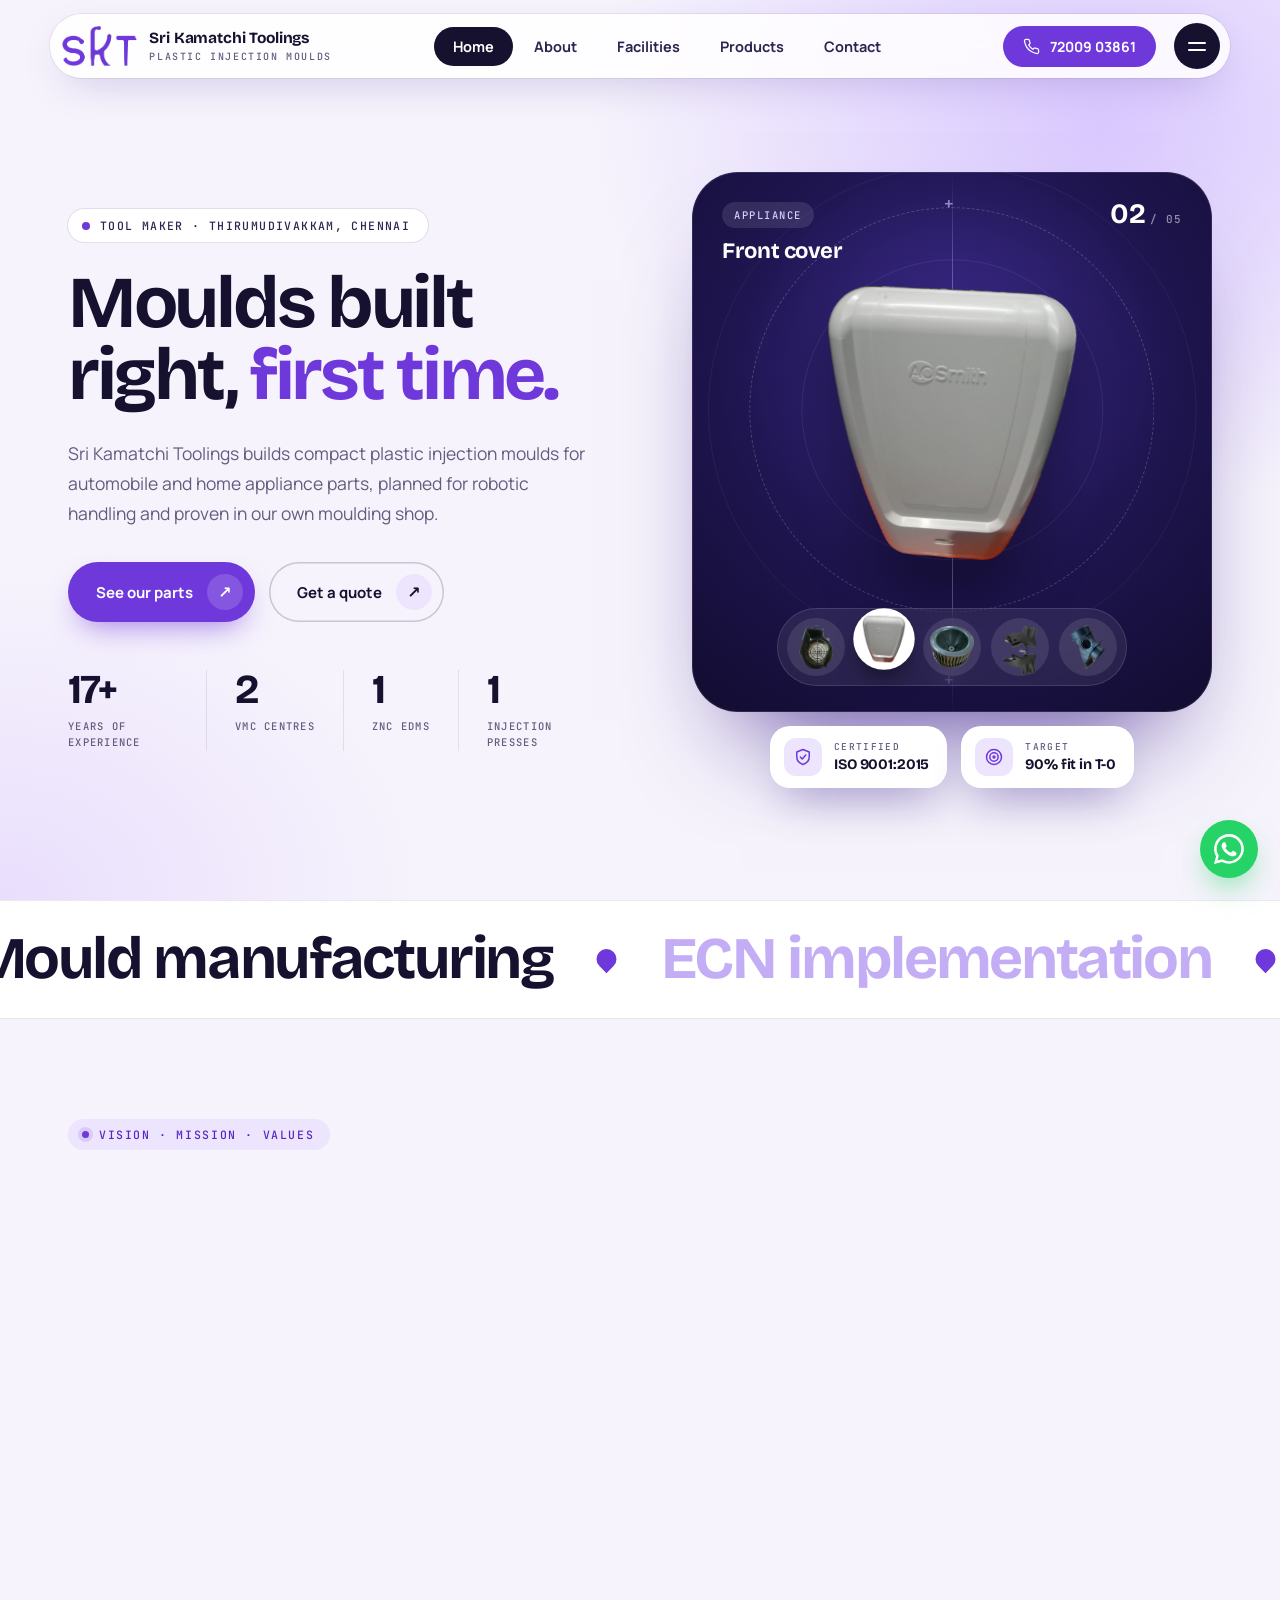
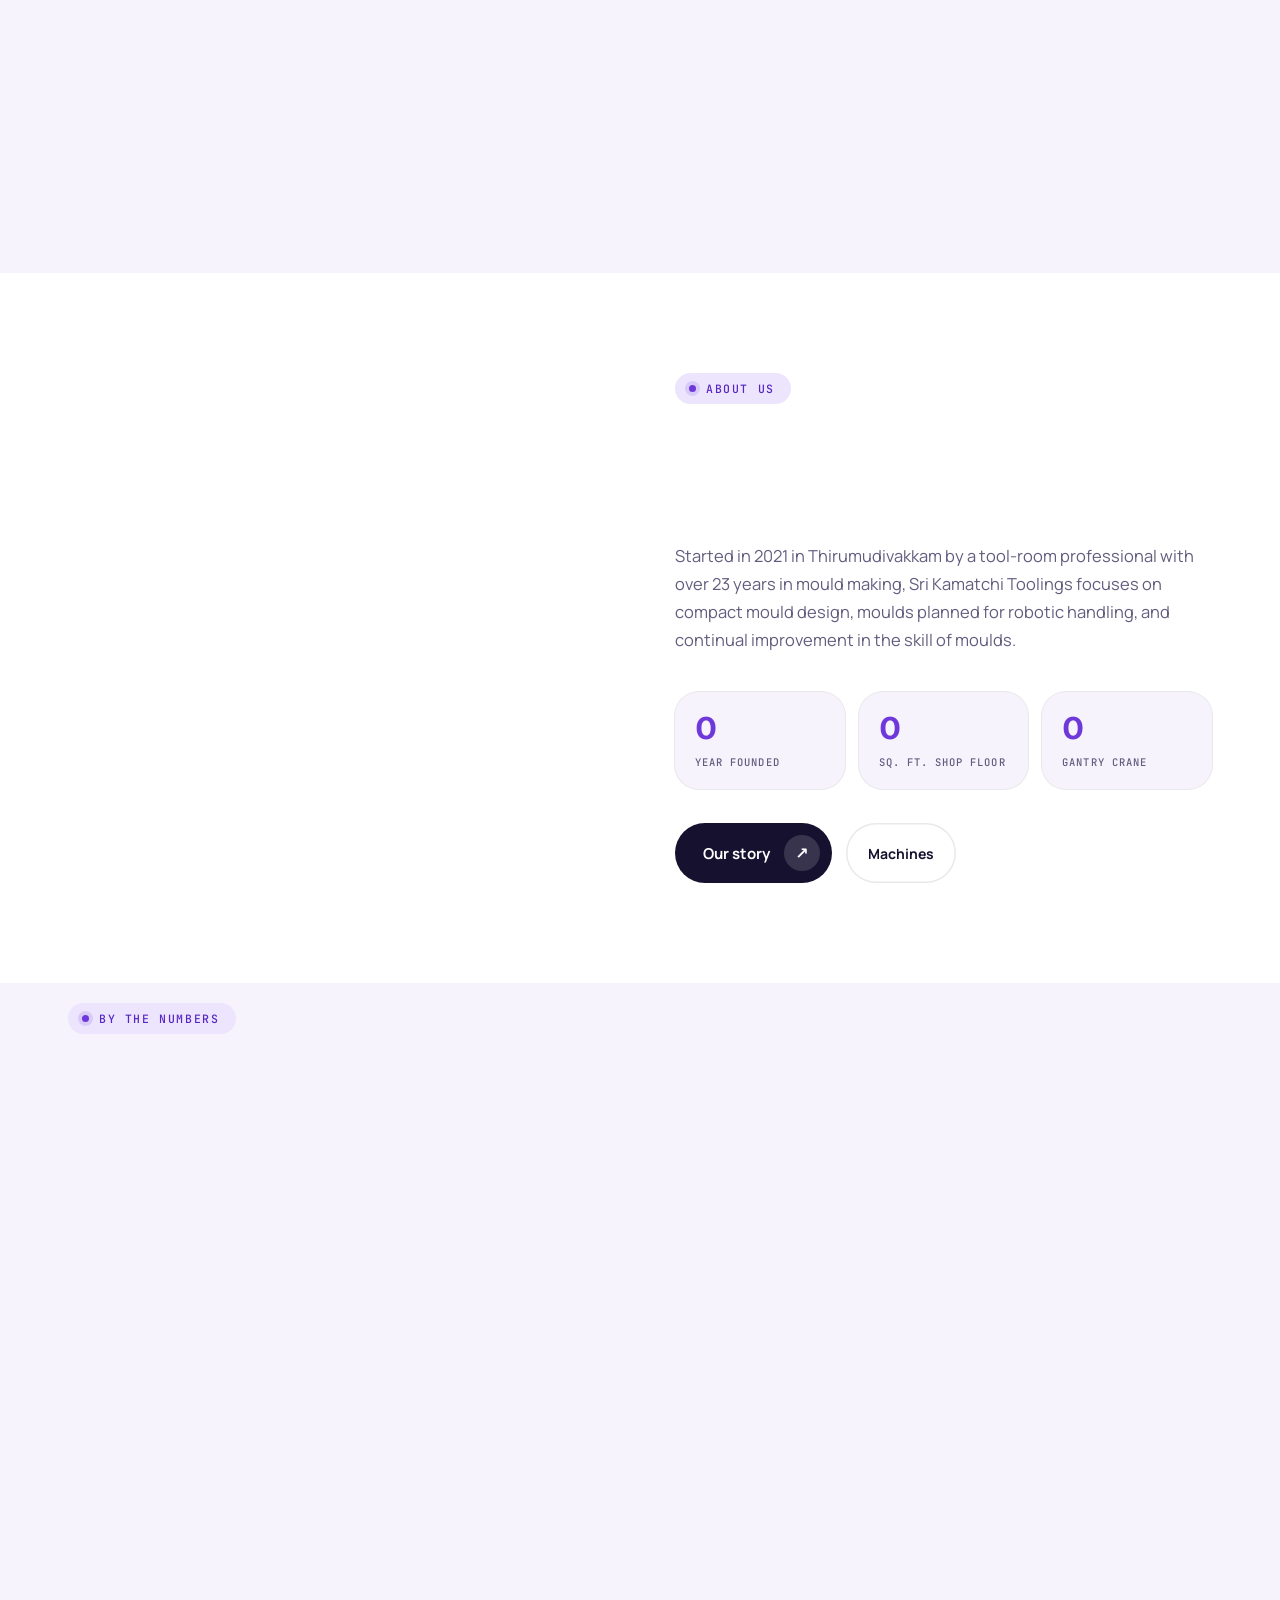
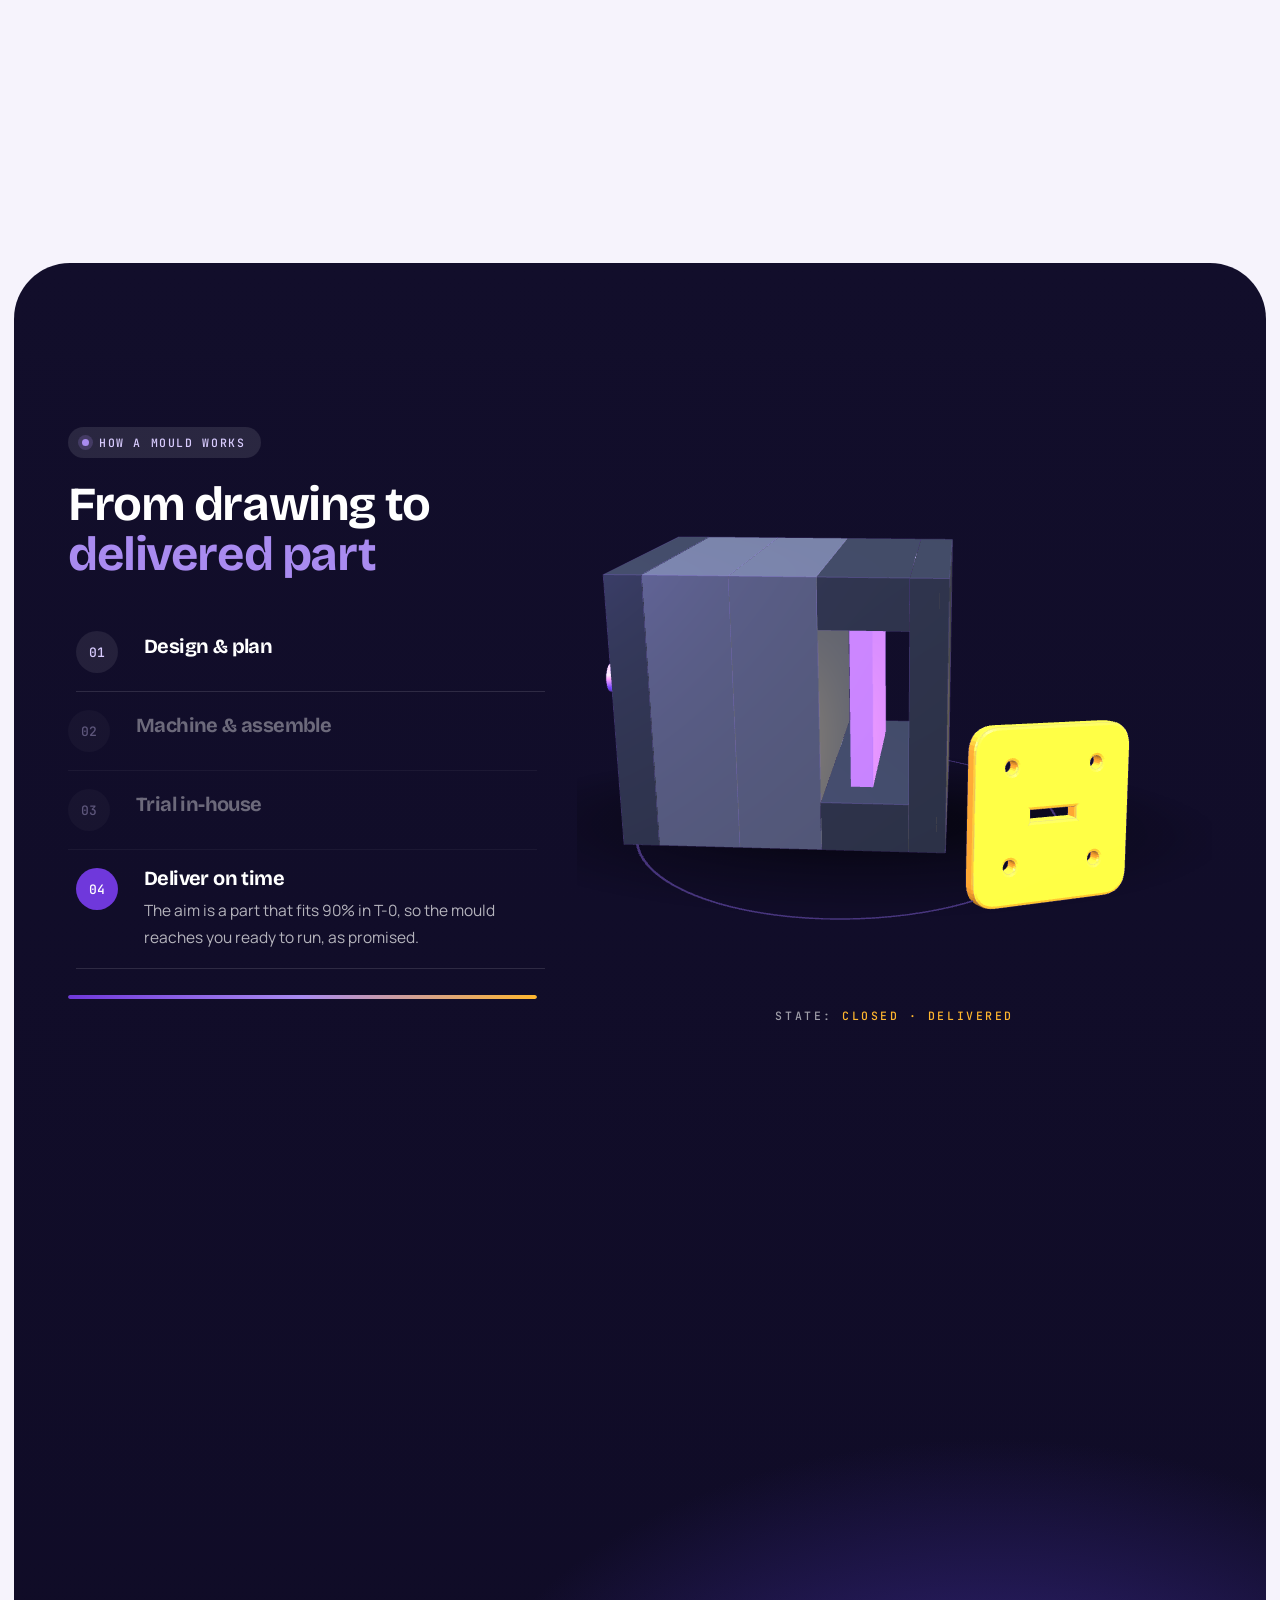
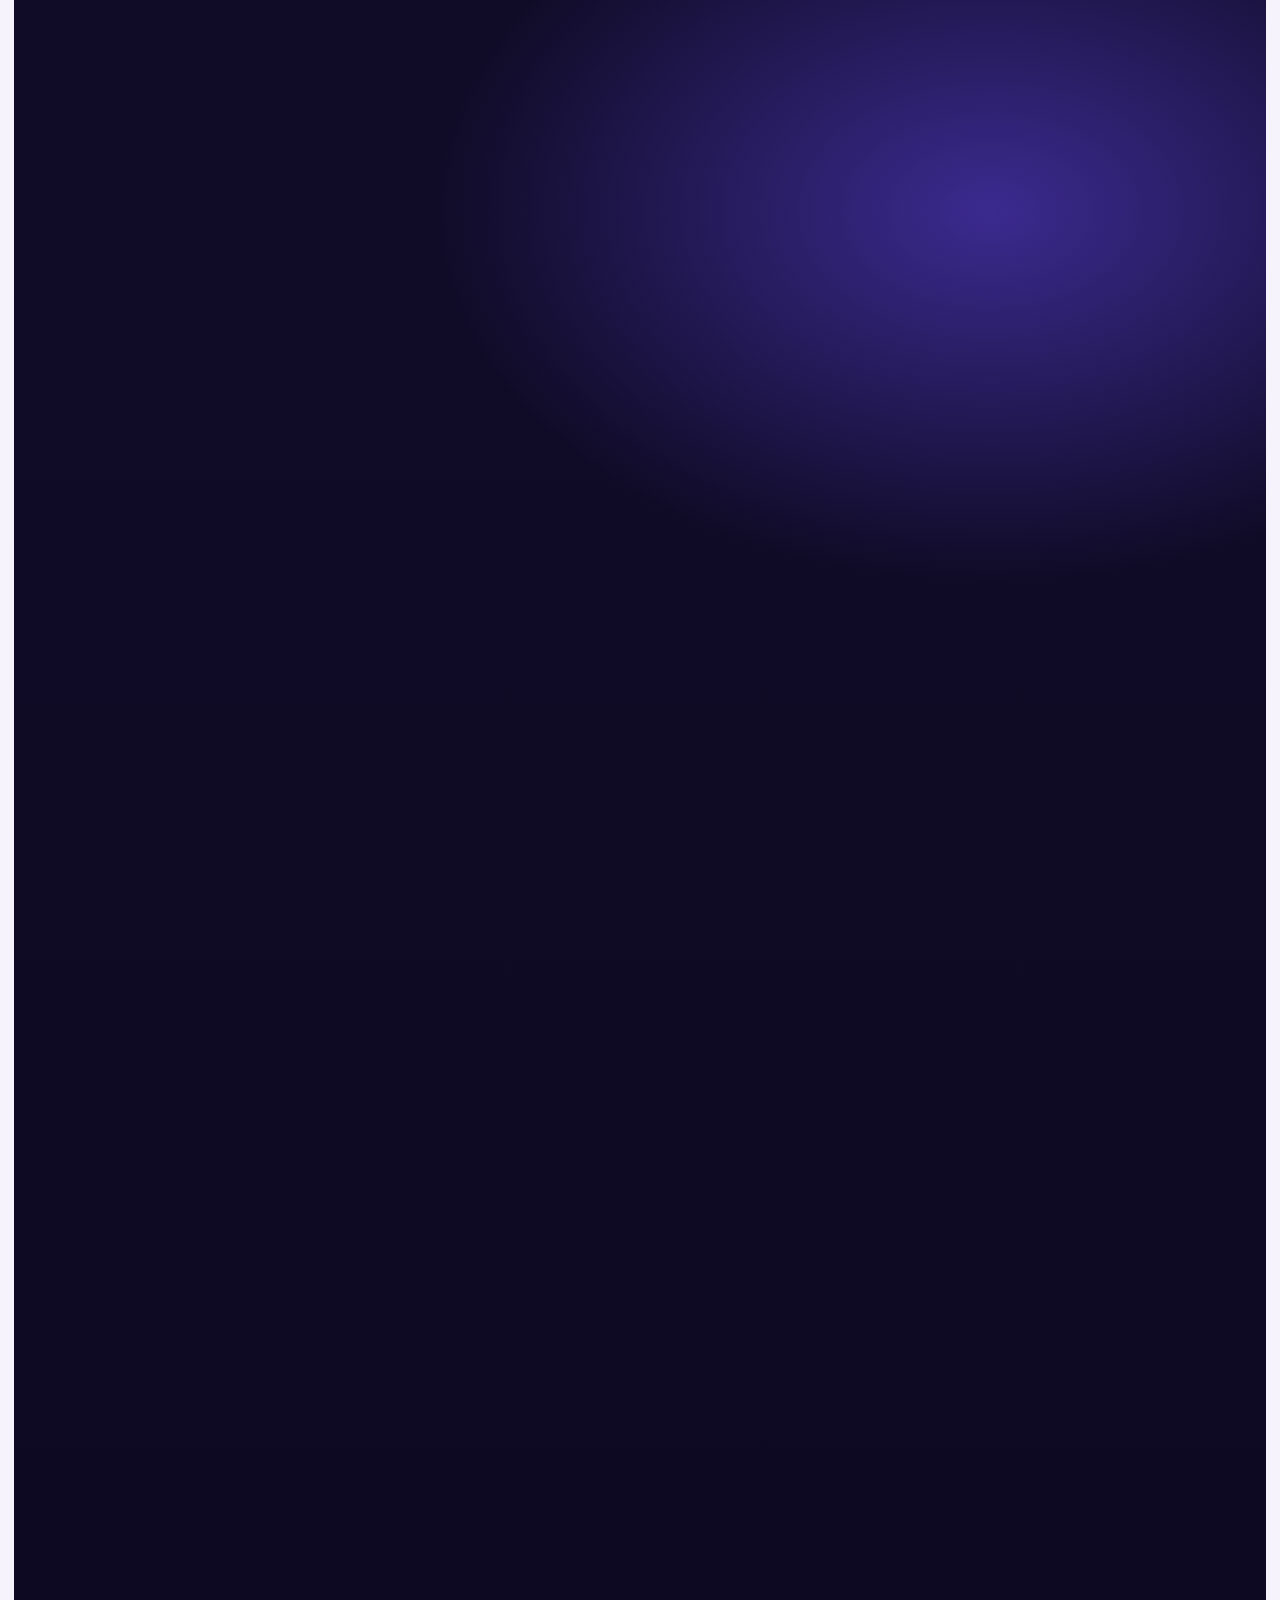
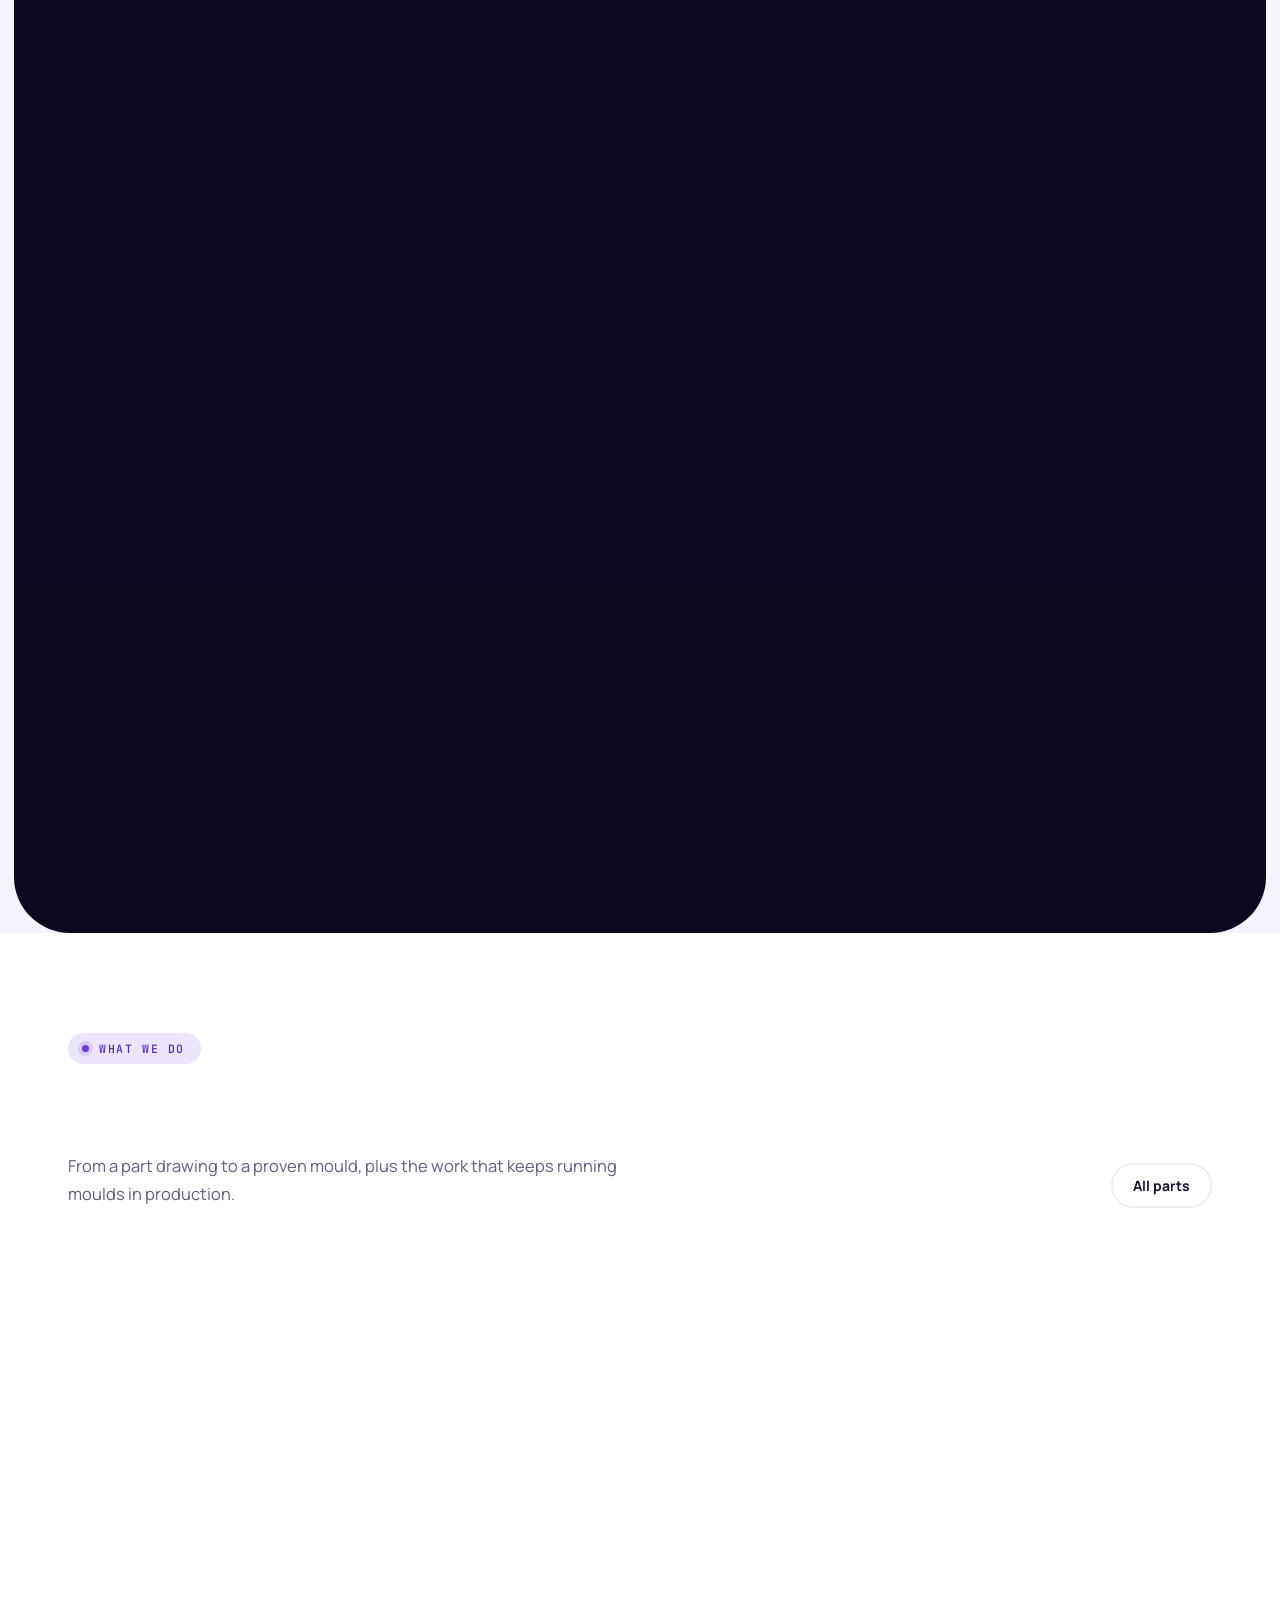
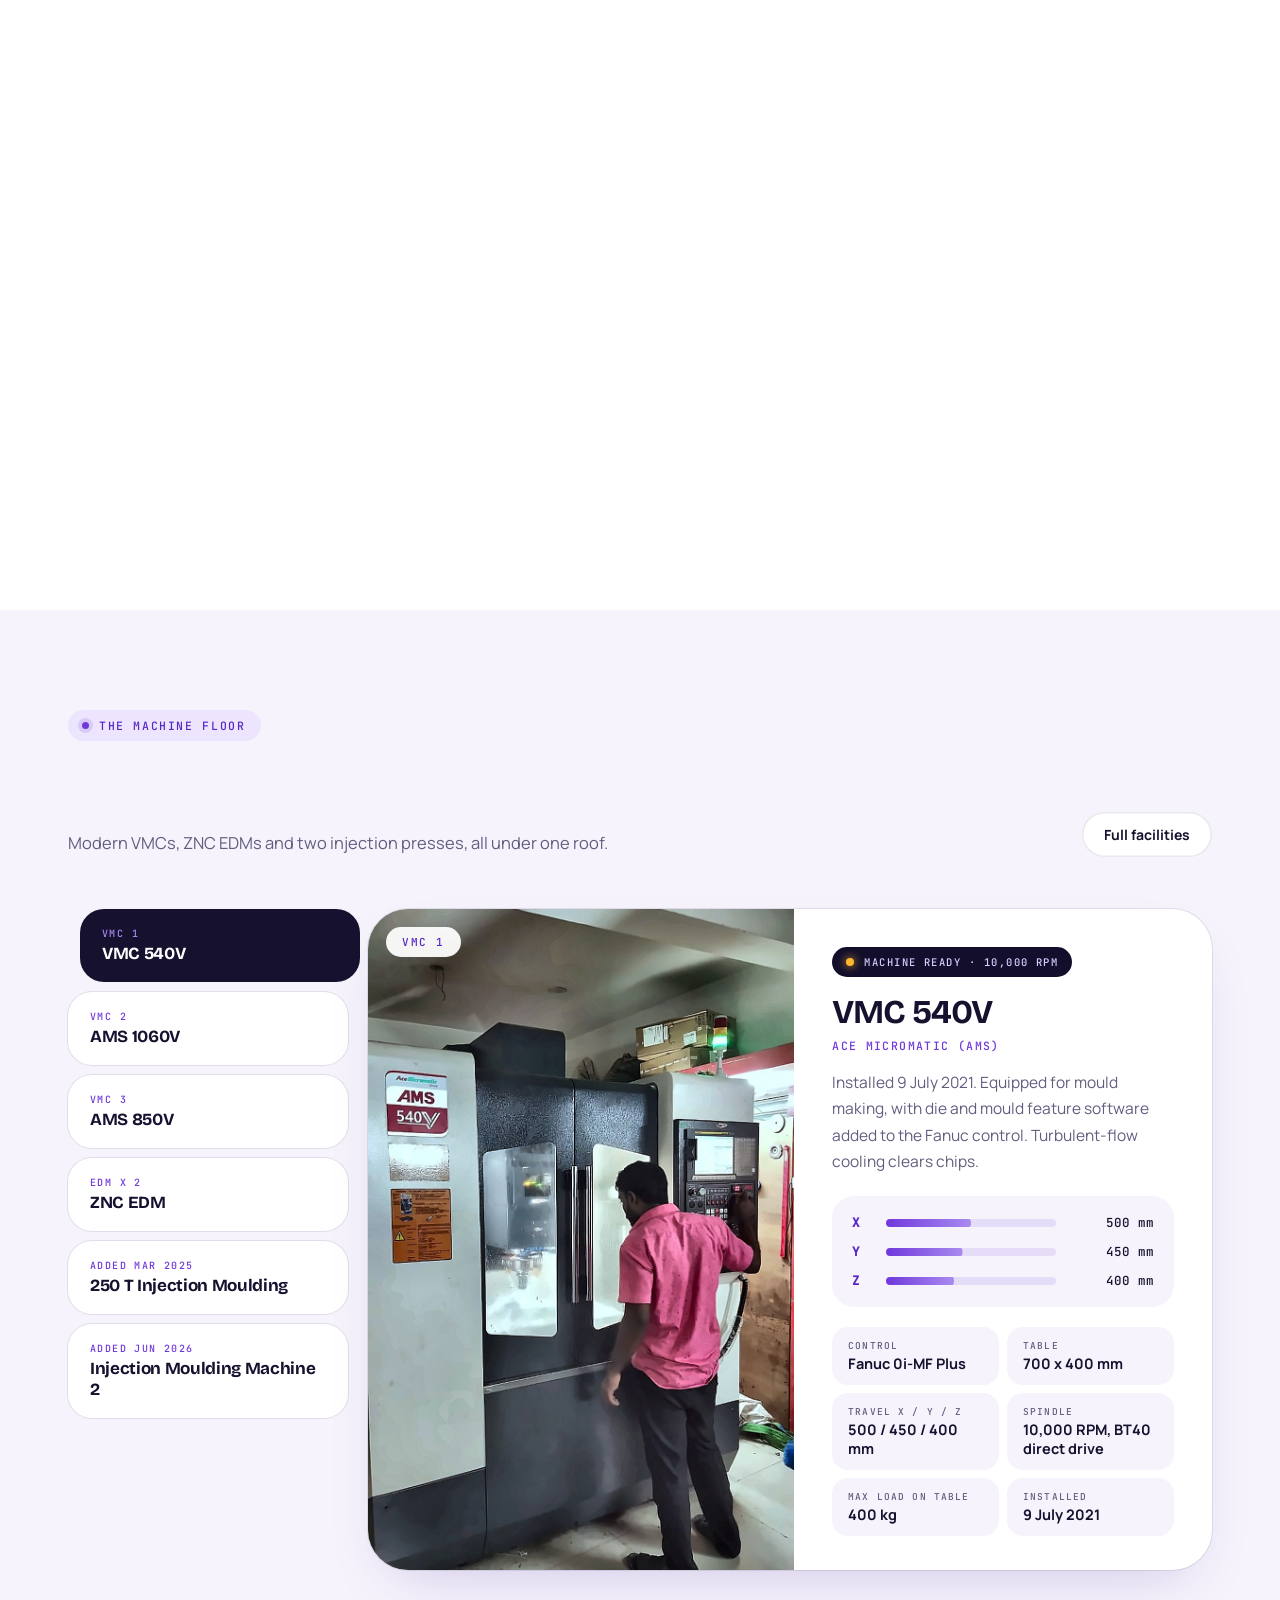
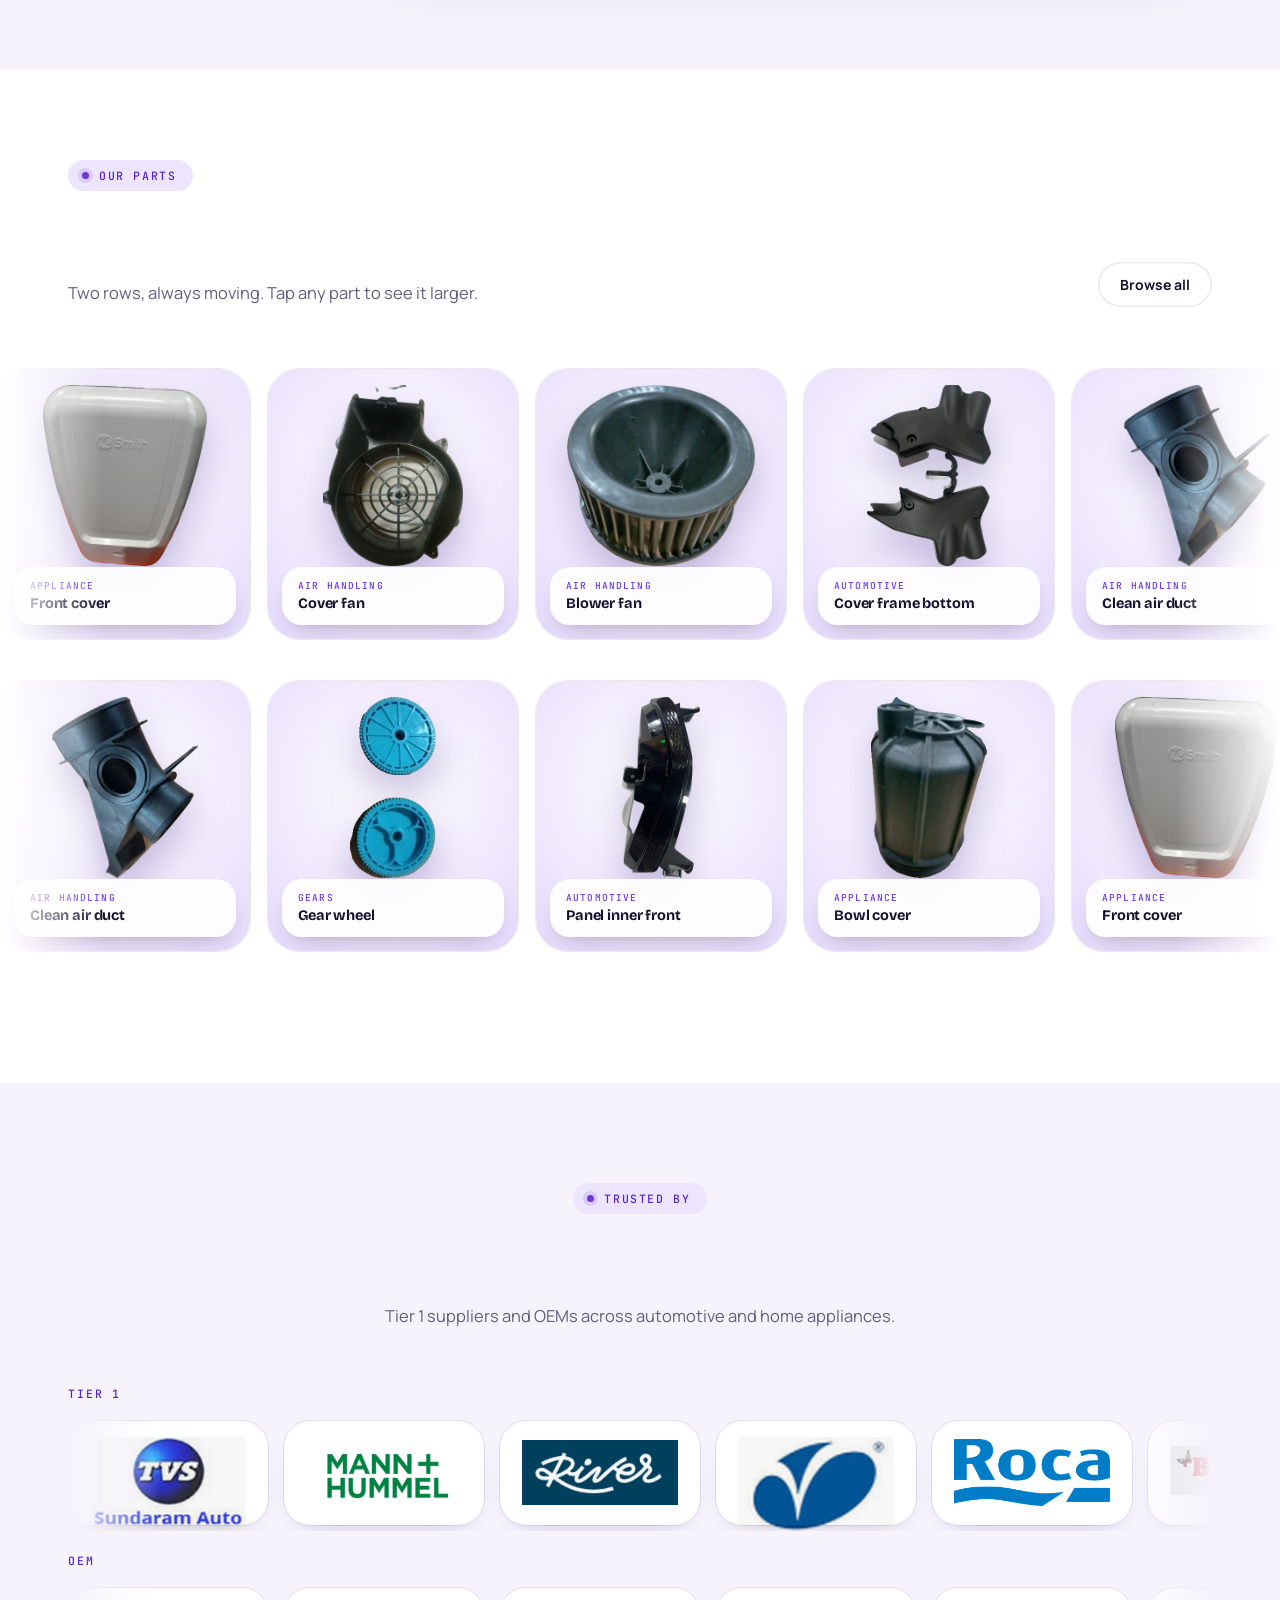
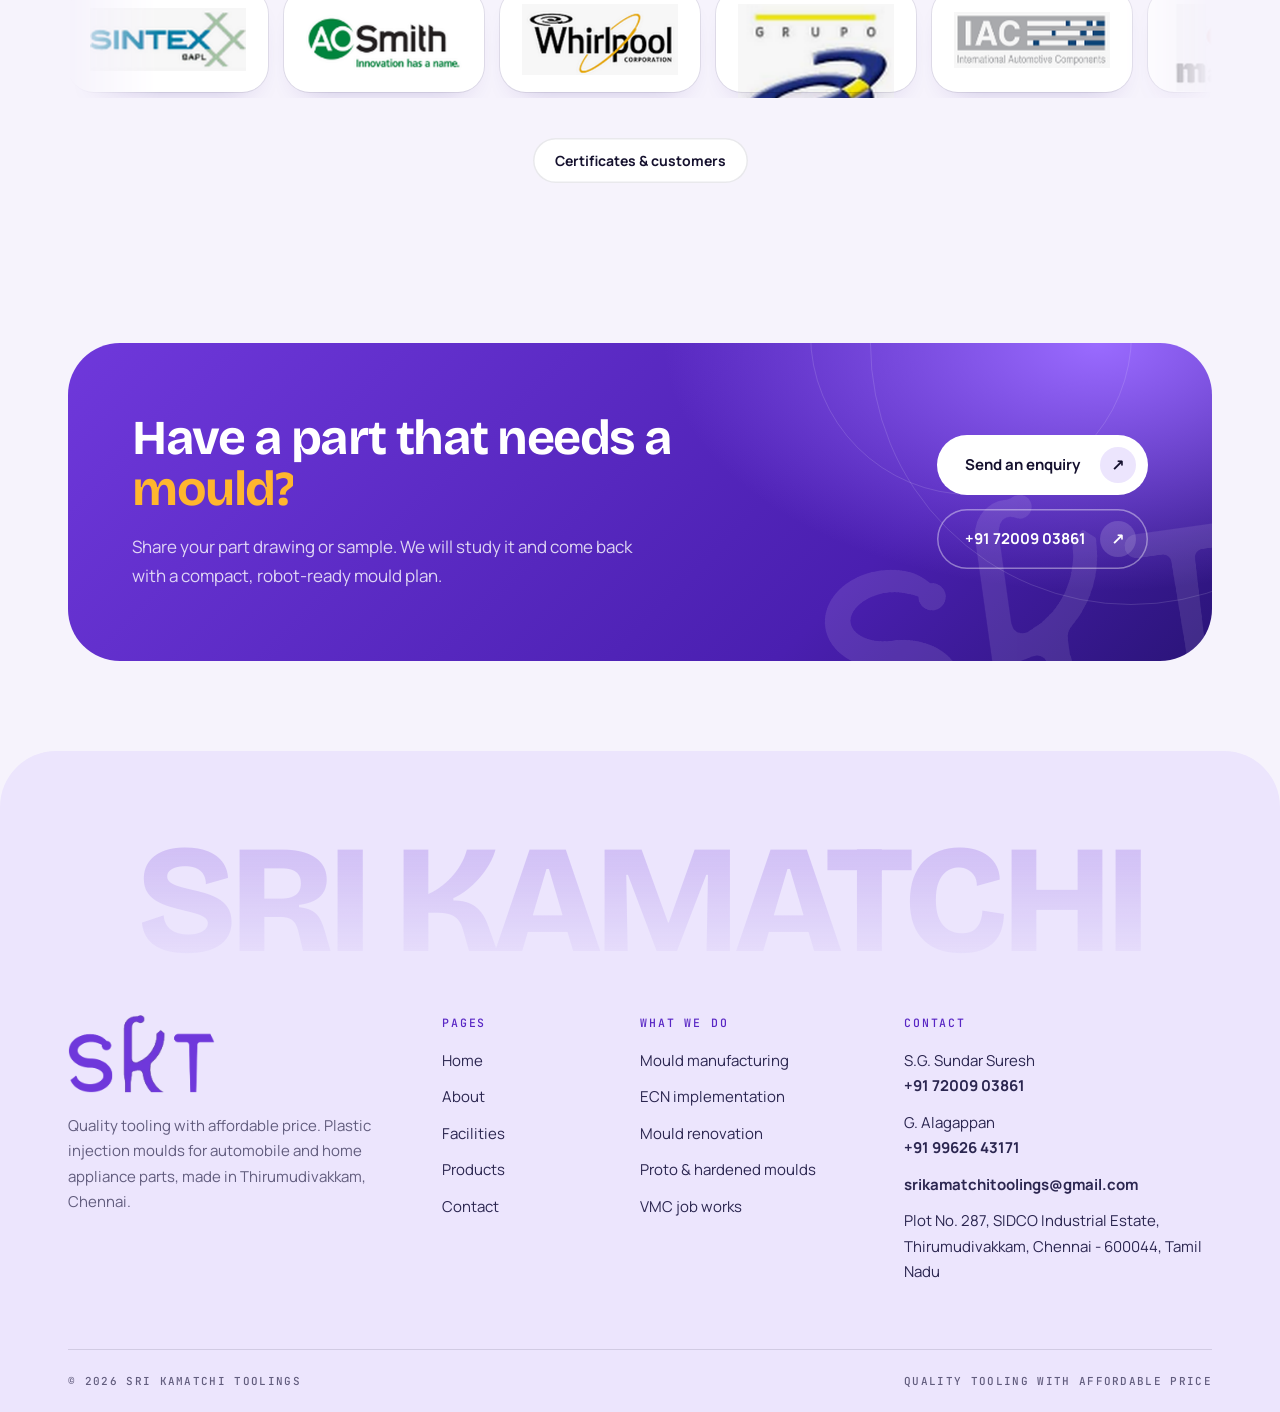
==== commit 434ece7b: "Remove underline, fix image overlaps, even certificates" ====
--- a/index.html
+++ b/index.html
@@ -1 +1 @@
-<!doctype html><html lang="en"><head><meta charset="utf-8"><meta name="viewport" content="width=device-width,initial-scale=1"><title>Sri Kamatchi Toolings | Plastic injection mould maker, Chennai</title><meta name="description" content="Sri Kamatchi Toolings makes compact plastic injection moulds for automobile and home appliance parts in Thirumudivakkam, Chennai. In-house VMC, EDM and injection moulding."><meta name="theme-color" content="#f6f3fc"><link rel="icon" href="img/logo.png"><link rel="preload" href="fonts/bricolage.woff2" as="font" type="font/woff2" crossorigin><link rel="preload" href="fonts/manrope.woff2" as="font" type="font/woff2" crossorigin><script>document.documentElement.classList.add('js');try{if(sessionStorage.getItem('skt-seen')==='1')document.documentElement.classList.add('quick')}catch(e){}</script><link rel="stylesheet" href="css/style.css?v=7"></head><body><div id="ld" aria-label="Loading"><div class="lh l"></div><div class="lh r"></div><div class="lc"><div class="lcw"><canvas aria-hidden="true"></canvas><div class="lt"><small>Welcome to</small><img src="img/logo.png" alt="Sri Kamatchi Toolings"><em>Plastic injection moulds</em><i></i></div></div></div></div><header id="hd"><div class="hd"><a class="logo" href="index.html" aria-label="Sri Kamatchi Toolings home"><img src="img/logo.png" alt="SKT logo" width="75" height="40"><div><b>Sri Kamatchi Toolings</b><small>Plastic injection moulds</small></div></a><nav aria-label="Main"><i class="pill"></i><a href="index.html" class="on">Home</a><a href="about.html">About</a><a href="facilities.html">Facilities</a><a href="products.html">Products</a><a href="contact.html">Contact</a></nav><a class="hcall" href="tel:+917200903861" aria-label="Call +91 72009 03861"><svg viewBox="0 0 24 24" fill="none" stroke="currentColor" stroke-width="1.8" stroke-linecap="round" stroke-linejoin="round" aria-hidden="true"><path d="M22 16.9v3a2 2 0 0 1-2.2 2 19.8 19.8 0 0 1-8.6-3.1 19.5 19.5 0 0 1-6-6A19.8 19.8 0 0 1 2.1 4.2 2 2 0 0 1 4.1 2h3a2 2 0 0 1 2 1.7c.1 1 .4 1.9.7 2.8a2 2 0 0 1-.5 2.1L8 9.9a16 16 0 0 0 6 6l1.3-1.3a2 2 0 0 1 2.1-.4c.9.3 1.8.6 2.8.7a2 2 0 0 1 1.7 2z"/></svg><span>72009 03861</span></a><button class="bg" aria-label="Menu" aria-expanded="false"><i></i><i></i></button></div></header><div id="mm"><a class="mi on" href="index.html">Home</a><a class="mi" href="about.html">About</a><a class="mi" href="facilities.html">Facilities</a><a class="mi" href="products.html">Products</a><a class="mi" href="contact.html">Contact</a><div class="mf">Call <a href="tel:+917200903861">+91 72009 03861</a><br><a href="mailto:srikamatchitoolings@gmail.com">srikamatchitoolings@gmail.com</a></div></div><nav class="bn" aria-label="Quick"><a href="index.html" class="on"><svg viewBox="0 0 24 24" fill="none" stroke="currentColor" stroke-width="1.8" stroke-linecap="round" stroke-linejoin="round" aria-hidden="true"><path d="M3 11.5 12 4l9 7.5V20a1 1 0 0 1-1 1h-5v-6H9v6H4a1 1 0 0 1-1-1z"/></svg><span>Home</span></a><a href="about.html"><svg viewBox="0 0 24 24" fill="none" stroke="currentColor" stroke-width="1.8" stroke-linecap="round" stroke-linejoin="round" aria-hidden="true"><circle cx="9" cy="8" r="3.2"/><path d="M3 20c0-3.3 2.7-6 6-6s6 2.7 6 6"/><circle cx="17.5" cy="9" r="2.5"/><path d="M17 14.2c2.4.3 4.2 2.3 4.2 4.8"/></svg><span>About</span></a><a href="facilities.html"><svg viewBox="0 0 24 24" fill="none" stroke="currentColor" stroke-width="1.8" stroke-linecap="round" stroke-linejoin="round" aria-hidden="true"><circle cx="12" cy="12" r="3"/><circle cx="12" cy="12" r="6.6"/><path d="M12 2v3M12 19v3M2 12h3M19 12h3M4.9 4.9 7 7M17 17l2.1 2.1M4.9 19.1 7 17M17 7l2.1-2.1"/></svg><span>Facilities</span></a><a href="products.html"><svg viewBox="0 0 24 24" fill="none" stroke="currentColor" stroke-width="1.8" stroke-linecap="round" stroke-linejoin="round" aria-hidden="true"><path d="m12 3 8 4.5v9L12 21l-8-4.5v-9z"/><path d="m4 7.5 8 4.5 8-4.5M12 12v9"/></svg><span>Products</span></a><a href="contact.html"><svg viewBox="0 0 24 24" fill="none" stroke="currentColor" stroke-width="1.8" stroke-linecap="round" stroke-linejoin="round" aria-hidden="true"><path d="M22 16.9v3a2 2 0 0 1-2.2 2 19.8 19.8 0 0 1-8.6-3.1 19.5 19.5 0 0 1-6-6A19.8 19.8 0 0 1 2.1 4.2 2 2 0 0 1 4.1 2h3a2 2 0 0 1 2 1.7c.1 1 .4 1.9.7 2.8a2 2 0 0 1-.5 2.1L8 9.9a16 16 0 0 0 6 6l1.3-1.3a2 2 0 0 1 2.1-.4c.9.3 1.8.6 2.8.7a2 2 0 0 1 1.7 2z"/></svg><span>Contact</span></a></nav><section class="hero"><div class="wrap"><div><span class="tag"><i></i>Tool maker &middot; Thirumudivakkam, Chennai</span><h1><span>Moulds built</span><span>right, <em class="hl" style="font-style:normal">first time.<svg viewBox="0 0 300 20" preserveAspectRatio="none" aria-hidden="true"><path d="M3 14C60 4 120 4 180 10S270 16 297 6"/></svg></em></span></h1><p class="lead">Sri Kamatchi Toolings builds compact plastic injection moulds for automobile and home appliance parts, planned for robotic handling and proven in our own moulding shop.</p><div class="bts"><a class="btn" href="products.html">See our parts</a><a class="btn gh" href="contact.html">Get a quote</a></div><div class="ro"><div><b data-n="23" data-s="+">0</b><span>Years of experience</span></div><div><b data-n="3">0</b><span>VMC centres</span></div><div><b data-n="2">0</b><span>ZNC EDMs</span></div><div><b data-n="2">0</b><span>Injection presses</span></div></div></div><div class="cav"><div class="stage"><div class="seam"></div><i class="rg c"></i><i class="rg a"></i><i class="rg b"></i><div class="pt"><img src="img/cut/p_s26_4.png" alt="Cover fan" data-k="Air handling"><img src="img/cut/p_s25_3.png" alt="Front cover" data-k="Appliance"><img src="img/cut/p_s24_2.png" alt="Blower fan" data-k="Air handling"><img src="img/cut/p_s27_1.png" alt="Cover frame bottom" data-k="Automotive"><img src="img/cut/p_s26_1.png" alt="Clean air duct" data-k="Air handling"></div><div class="cap"><em>Air handling</em><b>Cover fan</b></div><div class="ix"><b>01</b><span>/ 05</span></div><div class="dock"><button type="button" class="th" aria-label="Cover fan"><img src="img/cut/p_s26_4.png" alt=""></button><button type="button" class="th" aria-label="Front cover"><img src="img/cut/p_s25_3.png" alt=""></button><button type="button" class="th" aria-label="Blower fan"><img src="img/cut/p_s24_2.png" alt=""></button><button type="button" class="th" aria-label="Cover frame bottom"><img src="img/cut/p_s27_1.png" alt=""></button><button type="button" class="th" aria-label="Clean air duct"><img src="img/cut/p_s26_1.png" alt=""></button></div></div><div class="bdg b1"><i><svg viewBox="0 0 24 24" fill="none" stroke="currentColor" stroke-width="1.8" stroke-linecap="round" stroke-linejoin="round" aria-hidden="true"><path d="M12 3 4.5 6v5.5c0 4.6 3.1 8.2 7.5 9.5 4.4-1.3 7.5-4.9 7.5-9.5V6z"/><path d="m8.8 12 2.3 2.3 4.2-4.6"/></svg></i><div><small>Certified</small><b>ISO 9001:2015</b></div></div><div class="bdg b2"><i><svg viewBox="0 0 24 24" fill="none" stroke="currentColor" stroke-width="1.8" stroke-linecap="round" stroke-linejoin="round" aria-hidden="true"><circle cx="12" cy="12" r="9"/><circle cx="12" cy="12" r="5"/><circle cx="12" cy="12" r="1.2"/></svg></i><div><small>Target</small><b>90% fit in T-0</b></div></div></div></div></section><div class="mq" aria-label="Our services"><div class="tr"><span>Mould manufacturing</span><span>ECN implementation</span><span>Mould renovation</span><span>Proto moulds</span><span>Hardened moulds</span><span>Critical techniques</span><span>VMC job works</span></div></div><section class="s"><div class="wrap"><div class="sh2"><div><div class="eb">Vision &middot; Mission &middot; Values</div><h2>What we promise on <span class="hl">every mould</span></h2></div></div><div class="acc rv"><article class="ac on" tabindex="0"><div class="vt"><i><svg viewBox="0 0 24 24" fill="none" stroke="currentColor" stroke-width="1.8" stroke-linecap="round" stroke-linejoin="round" aria-hidden="true"><path d="M2 12s3.6-7 10-7 10 7 10 7-3.6 7-10 7S2 12 2 12z"/><circle cx="12" cy="12" r="3"/></svg></i><span>Vision</span></div><div class="bd"><span class="ic"><svg viewBox="0 0 24 24" fill="none" stroke="currentColor" stroke-width="1.8" stroke-linecap="round" stroke-linejoin="round" aria-hidden="true"><path d="M2 12s3.6-7 10-7 10 7 10 7-3.6 7-10 7S2 12 2 12z"/><circle cx="12" cy="12" r="3"/></svg></span><h3>Our Vision</h3><p class="q">&ldquo;Quality Tooling with Affordable Price&rdquo;</p><ul><li>Manufacturer of plastic injection moulds</li><li>High quality, every time</li><li>Delivery on time</li><li>Continuous business with delighted customers</li></ul></div></article><article class="ac" tabindex="0"><div class="vt"><i><svg viewBox="0 0 24 24" fill="none" stroke="currentColor" stroke-width="1.8" stroke-linecap="round" stroke-linejoin="round" aria-hidden="true"><circle cx="12" cy="12" r="9"/><circle cx="12" cy="12" r="5"/><circle cx="12" cy="12" r="1.2"/></svg></i><span>Mission</span></div><div class="bd"><span class="ic"><svg viewBox="0 0 24 24" fill="none" stroke="currentColor" stroke-width="1.8" stroke-linecap="round" stroke-linejoin="round" aria-hidden="true"><circle cx="12" cy="12" r="9"/><circle cx="12" cy="12" r="5"/><circle cx="12" cy="12" r="1.2"/></svg></span><h3>Our Mission</h3><p class="q">First time right, superior part quality.</p><ul><li>90% fit, dimensionally and aesthetically, in T-0</li><li>Adhere to customer commitments</li><li>Superior part quality</li><li>Continual improvement by seeking professionalism in all activities</li></ul></div></article><article class="ac" tabindex="0"><div class="vt"><i><svg viewBox="0 0 24 24" fill="none" stroke="currentColor" stroke-width="1.8" stroke-linecap="round" stroke-linejoin="round" aria-hidden="true"><circle cx="9" cy="8" r="3.2"/><path d="M3 20c0-3.3 2.7-6 6-6s6 2.7 6 6"/><circle cx="17.5" cy="9" r="2.5"/><path d="M17 14.2c2.4.3 4.2 2.3 4.2 4.8"/></svg></i><span>Values</span></div><div class="bd"><span class="ic"><svg viewBox="0 0 24 24" fill="none" stroke="currentColor" stroke-width="1.8" stroke-linecap="round" stroke-linejoin="round" aria-hidden="true"><circle cx="9" cy="8" r="3.2"/><path d="M3 20c0-3.3 2.7-6 6-6s6 2.7 6 6"/><circle cx="17.5" cy="9" r="2.5"/><path d="M17 14.2c2.4.3 4.2 2.3 4.2 4.8"/></svg></span><h3>Our Values</h3><p class="q">People and process, held together.</p><ul><li>Team work and leadership</li><li>Supplier relationship</li><li>Process approach</li><li>People involvement</li><li>Customer focus</li></ul></div></article></div></div></section><section class="s paper"><div class="wrap two"><div class="collage rv"><img class="c1" src="img/floor-gantry.jpg" alt="SKT shop floor with gantry crane" loading="lazy"><div class="badge" aria-hidden="true"><svg viewBox="0 0 150 150"><defs><path id="bp" d="M75 75m-58 0a58 58 0 1 1 116 0a58 58 0 1 1-116 0"/></defs><text><textPath href="#bp" textLength="356" lengthAdjust="spacing">YEARS IN MOULD MAKING &#183; SINCE 2021 &#183; </textPath></text></svg><b>23<sup>+</sup></b></div><img class="c2" src="img/vmc3.jpg" alt="VMC 3 machining centre" loading="lazy"></div><div><div class="eb">About us</div><h2>A tool room built by <span class="hl">tool makers.</span></h2><p class="sub">Started in 2021 in Thirumudivakkam by a tool-room professional with over 23 years in mould making, Sri Kamatchi Toolings focuses on compact mould design, moulds planned for robotic handling, and continual improvement in the skill of moulds.</p><div class="nums"><div><b data-n="2021">0</b><span>Year founded</span></div><div><b data-n="2200" data-c="1">0</b><span>Sq. ft. shop floor</span></div><div><b data-n="2" data-s=" T">0</b><span>Gantry crane</span></div></div><div class="bts" style="margin-top:34px"><a class="btn dk" href="about.html">Our story</a><a class="lnk" href="facilities.html">Machines</a></div></div></div></section><section class="s" style="padding-top:20px"><div class="wrap"><div class="sh2"><div><div class="eb">By the numbers</div><h2>Small shop, <span class="hl">serious capacity</span></h2></div></div><div class="bnt"><div class="bt pu w2 h2 rv"><img class="wmk" src="img/logo.png" alt=""><div><b data-n="23" data-s="+">0</b></div><div><span>Years of mould-making experience</span><p>Our founder brings over two decades of tool-room knowledge to every mould that leaves the floor.</p></div><i class="deco"></i></div><div class="bt  rv"><div><b data-n="3">0</b></div><div><span>VMC centres</span><p>Fanuc-controlled machining centres.</p></div><i class="deco"></i></div><div class="bt tn rv"><div><b data-n="2">0</b></div><div><span>ZNC EDMs</span><p>For deep ribs and sharp corners.</p></div><i class="deco"></i></div><div class="bt nk rv"><div><b data-n="2">0</b></div><div><span>Injection presses</span><p>In-house trials and production.</p></div><i class="deco"></i></div><div class="bt am rv"><div><b data-n="90" data-s="%">0</b></div><div><span>Fit target in T-0</span></div><i class="deco"></i></div><div class="bt  rv"><div><b data-n="2200" data-c="1">0</b></div><div><span>Sq. ft. shop floor</span></div><i class="deco"></i></div><div class="bt tn w2 rv"><div><b>80-450 T</b></div><div><span>Trial presses through partners</span><p>From 80 T to 450 T, so any mould can be proven at the right tonnage.</p></div><i class="deco"></i></div><div class="bt  rv"><div><b data-n="2" data-s=" T">0</b></div><div><span>Gantry crane</span></div><i class="deco"></i></div></div></div></section><section id="flow"><div class="pin"><div class="wrap"><div><div class="eb">How a mould works</div><h2>From drawing to <span class="hl">delivered part</span></h2><div class="stps"><div class="stp"><b>01</b><h4>Design &amp; plan</h4><p>Compact mould design, with the part, gate and cooling planned for robotic take-out before steel is cut.</p></div><div class="stp"><b>02</b><h4>Machine &amp; assemble</h4><p>Cavity and core are machined on our VMCs, burned on EDM, ground and fitted on our 2 ton crane floor.</p></div><div class="stp"><b>03</b><h4>Trial in-house</h4><p>The mould opens, the ejector pins push the part off the core, and we check dimensions and looks on our own press.</p></div><div class="stp"><b>04</b><h4>Deliver on time</h4><p>The aim is a part that fits 90% in T-0, so the mould reaches you ready to run, as promised.</p></div></div><div class="pbar"><i></i></div></div><div class="mv" id="mv"><div class="state">State: <b>Closed</b></div></div></div></div></section><section class="s paper"><div class="wrap"><div class="sh2"><div><div class="eb">What we do</div><h2>Services &amp; <span class="hl">products</span></h2><p class="sub">From a part drawing to a proven mould, plus the work that keeps running moulds in production.</p></div><a class="lnk" href="products.html">All parts</a></div><div class="rows"><a class="row rv big" href="contact.html"><svg class="deco" viewBox="0 0 330 260" fill="none" stroke="#fff" stroke-width="2" aria-hidden="true"><rect x="30" y="20" width="270" height="70" rx="16"/><rect x="30" y="110" width="270" height="70" rx="16"/><path d="M80 90v20M250 90v20M120 20V6M210 20V6M165 180v52"/><circle cx="165" cy="240" r="10"/><path d="M62 55h64M62 145h64M204 55h64M204 145h64" stroke-dasharray="3 7"/></svg><span class="ic"><svg viewBox="0 0 24 24" fill="none" stroke="currentColor" stroke-width="1.8" stroke-linecap="round" stroke-linejoin="round" aria-hidden="true"><rect x="3" y="3.5" width="18" height="7" rx="2"/><rect x="3" y="13.5" width="18" height="7" rx="2"/><path d="M8 10.5v3M16 10.5v3"/></svg></span><span class="ar"><svg viewBox="0 0 24 24" fill="none" stroke="currentColor" stroke-width="1.8" stroke-linecap="round" stroke-linejoin="round" aria-hidden="true"><path d="M7 17 17 7M8 7h9v9"/></svg></span><h3>Mould manufacturing</h3><p>Plastic injection moulds for interior and exterior parts of automobiles and home appliances, designed compact and built to run on robots.</p></a><a class="row rv" href="contact.html"><span class="ic"><svg viewBox="0 0 24 24" fill="none" stroke="currentColor" stroke-width="1.8" stroke-linecap="round" stroke-linejoin="round" aria-hidden="true"><path d="M14 3H7a2 2 0 0 0-2 2v14a2 2 0 0 0 2 2h10a2 2 0 0 0 2-2V8z"/><path d="M14 3v5h5"/><path d="M9.3 14.2A3 3 0 0 1 14.6 13M14.7 17.8A3 3 0 0 1 9.4 19"/></svg></span><span class="ar"><svg viewBox="0 0 24 24" fill="none" stroke="currentColor" stroke-width="1.8" stroke-linecap="round" stroke-linejoin="round" aria-hidden="true"><path d="M7 17 17 7M8 7h9v9"/></svg></span><h3>Mould ECN implementation</h3><p>Engineering change notes carried into existing moulds quickly and cleanly, so your part stays current without a new tool.</p></a><a class="row rv" href="contact.html"><span class="ic"><svg viewBox="0 0 24 24" fill="none" stroke="currentColor" stroke-width="1.8" stroke-linecap="round" stroke-linejoin="round" aria-hidden="true"><path d="M14.7 6.3a1 1 0 0 0 0 1.4l1.6 1.6a1 1 0 0 0 1.4 0l3.77-3.77a6 6 0 0 1-7.94 7.94l-6.91 6.91a2.12 2.12 0 0 1-3-3l6.91-6.91a6 6 0 0 1 7.94-7.94l-3.76 3.76z"/></svg></span><span class="ar"><svg viewBox="0 0 24 24" fill="none" stroke="currentColor" stroke-width="1.8" stroke-linecap="round" stroke-linejoin="round" aria-hidden="true"><path d="M7 17 17 7M8 7h9v9"/></svg></span><h3>Mould renovation</h3><p>Worn or damaged moulds restored on our VMCs, EDMs and grinders and brought back to running condition.</p></a><a class="row rv" href="contact.html"><span class="ic"><svg viewBox="0 0 24 24" fill="none" stroke="currentColor" stroke-width="1.8" stroke-linecap="round" stroke-linejoin="round" aria-hidden="true"><path d="m12 3 8 4.5v9L12 21l-8-4.5v-9z"/><path d="m4 7.5 8 4.5 8-4.5M12 12v9"/></svg></span><span class="ar"><svg viewBox="0 0 24 24" fill="none" stroke="currentColor" stroke-width="1.8" stroke-linecap="round" stroke-linejoin="round" aria-hidden="true"><path d="M7 17 17 7M8 7h9v9"/></svg></span><h3>Proto moulds</h3><p>Prototype tools to prove a part design early, with trials on our own press or trusted partner presses from 80 T to 450 T.</p></a><a class="row rv" href="contact.html"><span class="ic"><svg viewBox="0 0 24 24" fill="none" stroke="currentColor" stroke-width="1.8" stroke-linecap="round" stroke-linejoin="round" aria-hidden="true"><path d="M12 3 4.5 6v5.5c0 4.6 3.1 8.2 7.5 9.5 4.4-1.3 7.5-4.9 7.5-9.5V6z"/><path d="m8.8 12 2.3 2.3 4.2-4.6"/></svg></span><span class="ar"><svg viewBox="0 0 24 24" fill="none" stroke="currentColor" stroke-width="1.8" stroke-linecap="round" stroke-linejoin="round" aria-hidden="true"><path d="M7 17 17 7M8 7h9v9"/></svg></span><h3>Hardened moulds</h3><p>Moulds made from hardened steel for long production runs, with heat treatment and texturing through trusted partners.</p></a><a class="row rv wide" href="contact.html"><span class="ic"><svg viewBox="0 0 24 24" fill="none" stroke="currentColor" stroke-width="1.8" stroke-linecap="round" stroke-linejoin="round" aria-hidden="true"><circle cx="12" cy="12" r="3"/><circle cx="12" cy="12" r="6.6"/><path d="M12 2v3M12 19v3M2 12h3M19 12h3M4.9 4.9 7 7M17 17l2.1 2.1M4.9 19.1 7 17M17 7l2.1-2.1"/></svg></span><span class="ar"><svg viewBox="0 0 24 24" fill="none" stroke="currentColor" stroke-width="1.8" stroke-linecap="round" stroke-linejoin="round" aria-hidden="true"><path d="M7 17 17 7M8 7h9v9"/></svg></span><h3>Critical techniques</h3><p>Mechanisms that need care, such as unscrewing moulds and rack-and-pinion concepts for threaded and complex parts.</p></a><a class="row rv wide" href="contact.html"><span class="ic"><svg viewBox="0 0 24 24" fill="none" stroke="currentColor" stroke-width="1.8" stroke-linecap="round" stroke-linejoin="round" aria-hidden="true"><path d="M9 3h6v5H9z"/><path d="M10.5 8v5l1.5 4 1.5-4V8"/><path d="M4 21h16M12 17v4"/></svg></span><span class="ar"><svg viewBox="0 0 24 24" fill="none" stroke="currentColor" stroke-width="1.8" stroke-linecap="round" stroke-linejoin="round" aria-hidden="true"><path d="M7 17 17 7M8 7h9v9"/></svg></span><h3>VMC job works</h3><p>Spare machining capacity on three modern VMCs with Fanuc controls, available for outside jobs.</p></a></div></div></section><section class="s"><div class="wrap"><div class="sh2"><div><div class="eb">The machine floor</div><h2>Machines that do <span class="hl">the work</span></h2><p class="sub">Modern VMCs, ZNC EDMs and two injection presses, all under one roof.</p></div><a class="lnk" href="facilities.html">Full facilities</a></div><div class="hmi"><div class="mlist"><button type="button"><small>VMC 1</small>VMC 540V</button><button type="button"><small>VMC 2</small>AMS 1060V</button><button type="button"><small>VMC 3</small>AMS 850V</button><button type="button"><small>EDM x 2</small>ZNC EDM</button><button type="button"><small>Added Mar 2025</small>250 T Injection Moulding</button><button type="button"><small>Added Jun 2026</small>Injection Moulding Machine 2</button></div><div><article class="mp"><div class="im"><img alt="VMC 540V" loading="lazy" src="img/vmc1.jpg"/><span class="st">VMC 1</span></div><div class="bd"><div class="scr">Machine ready · 10,000 RPM</div><h3>VMC 540V</h3><div class="by">Ace Micromatic (AMS)</div><p class="nt">Installed 9 July 2021. Equipped for mould making, with die and mould feature software added to the Fanuc control. Turbulent-flow cooling clears chips.</p><div class="ax"><div><b>X</b><em style="--w:0.500"><i></i></em><span data-v="500">0 mm</span></div><div><b>Y</b><em style="--w:0.450"><i></i></em><span data-v="450">0 mm</span></div><div><b>Z</b><em style="--w:0.400"><i></i></em><span data-v="400">0 mm</span></div></div><div class="sp"><div><small>Control</small><b>Fanuc 0i-MF Plus</b></div><div><small>Table</small><b>700 x 400 mm</b></div><div><small>Travel X / Y / Z</small><b>500 / 450 / 400 mm</b></div><div><small>Spindle</small><b>10,000 RPM, BT40 direct drive</b></div><div><small>Max load on table</small><b>400 kg</b></div><div><small>Installed</small><b>9 July 2021</b></div></div></div></article><article class="mp"><div class="im"><img alt="AMS 1060V" loading="lazy" src="img/vmc2.jpg"/><span class="st">VMC 2</span></div><div class="bd"><div class="scr">Machine ready · 12,000 RPM</div><h3>AMS 1060V</h3><div class="by">2024 June model</div><p class="nt">The big-bed machine for large cavities and cores, with a spindle chiller to hold accuracy on long cuts.</p><div class="ax"><div><b>X</b><em style="--w:1.000"><i></i></em><span data-v="1000">0 mm</span></div><div><b>Y</b><em style="--w:0.630"><i></i></em><span data-v="630">0 mm</span></div><div><b>Z</b><em style="--w:0.600"><i></i></em><span data-v="600">0 mm</span></div></div><div class="sp"><div><small>Control</small><b>Fanuc 0i-MF Plus</b></div><div><small>Table</small><b>1200 x 600 mm</b></div><div><small>Travel X / Y / Z</small><b>1000 / 630 / 600 mm</b></div><div><small>Spindle</small><b>12,000 RPM, BT40, spindle chiller</b></div><div><small>Max load on table</small><b>800 kg</b></div><div><small>Model year</small><b>June 2024</b></div></div></div></article><article class="mp"><div class="im"><img alt="AMS 850V" loading="lazy" src="img/vmc3.jpg"/><span class="st">VMC 3</span></div><div class="bd"><div class="scr">Machine ready · 10,000 RPM</div><h3>AMS 850V</h3><div class="by">2024 December model</div><p class="nt">Mid-size machining centre equipped for mould making, with die and mould features in the control.</p><div class="ax"><div><b>X</b><em style="--w:0.800"><i></i></em><span data-v="800">0 mm</span></div><div><b>Y</b><em style="--w:0.510"><i></i></em><span data-v="510">0 mm</span></div><div><b>Z</b><em style="--w:0.510"><i></i></em><span data-v="510">0 mm</span></div></div><div class="sp"><div><small>Control</small><b>Fanuc 0i-MF Plus</b></div><div><small>Table</small><b>1000 x 500 mm</b></div><div><small>Travel X / Y / Z</small><b>800 / 510 / 510 mm</b></div><div><small>Spindle</small><b>10,000 RPM, BT40</b></div><div><small>Max load on table</small><b>500 kg</b></div><div><small>Model year</small><b>December 2024</b></div></div></div></article><article class="mp"><div class="im"><img alt="ZNC EDM" loading="lazy" src="img/edm.jpg"/><span class="st">EDM x 2</span></div><div class="bd"><div class="scr">Machine ready · 1.5 ton</div><h3>ZNC EDM</h3><div class="by">Electronica</div><p class="nt">Two ZNC EDM machines for burning deep ribs, sharp corners and inserts that milling cannot reach.</p><div class="ax"><div><b>X</b><em style="--w:0.600"><i></i></em><span data-v="600">0 mm</span></div><div><b>Y</b><em style="--w:0.450"><i></i></em><span data-v="450">0 mm</span></div><div><b>Z</b><em style="--w:0.450"><i></i></em><span data-v="450">0 mm</span></div></div><div class="sp"><div><small>Brand</small><b>Electronica</b></div><div><small>Quantity</small><b>2 machines (ZNC)</b></div><div><small>Table</small><b>1000 x 500 mm</b></div><div><small>Travel X / Y / Z</small><b>600 / 450 / 450 mm</b></div><div class="wide"><small>Work load</small><b>1.5 ton</b></div></div></div></article><article class="mp"><div class="im"><img alt="250 T Injection Moulding" loading="lazy" src="img/inj250.jpg"/><span class="st">Added Mar 2025</span></div><div class="bd"><div class="scr">Machine ready · 790 g shot</div><h3>250 T Injection Moulding</h3><div class="by">In-house trial &amp; production</div><p class="nt">Our own moulding machine, so every mould is tried and tuned in-house before it ships. Bars show tie-bar spacing and maximum mould height.</p><div class="ax"><div><b>X</b><em style="--w:0.713"><i></i></em><span data-v="570">0 mm</span></div><div><b>Y</b><em style="--w:0.713"><i></i></em><span data-v="570">0 mm</span></div><div><b>H</b><em style="--w:0.963"><i></i></em><span data-v="770">0 mm</span></div></div><div class="sp"><div><small>Tie bar</small><b>570 x 570 mm</b></div><div><small>Mould height</small><b>220 - 770 mm</b></div><div><small>Shot weight</small><b>790 grams</b></div><div><small>Barrel</small><b>Bimetallic, GF30% ready</b></div><div><small>Sequential valve gate</small><b>4 valves</b></div><div><small>Core pulling / air ejection</small><b>2 nos / 1 no</b></div><div class="wide"><small>Added</small><b>First week of March 2025</b></div></div></div></article><article class="mp"><div class="im"><img alt="Injection Moulding Machine 2" loading="lazy" src="img/inj-2.jpg"/><span class="st">Added Jun 2026</span></div><div class="bd"><div class="scr">Machine ready · 165 g shot</div><h3>Injection Moulding Machine 2</h3><div class="by">Small-mould trials</div><p class="nt">A second in-house press for smaller moulds, added in the fourth week of June 2026. Bars show tie-bar spacing and maximum mould height.</p><div class="ax"><div><b>X</b><em style="--w:0.512"><i></i></em><span data-v="410">0 mm</span></div><div><b>Y</b><em style="--w:0.512"><i></i></em><span data-v="410">0 mm</span></div><div><b>H</b><em style="--w:0.562"><i></i></em><span data-v="450">0 mm</span></div></div><div class="sp"><div><small>Tie bar</small><b>410 x 410 mm</b></div><div><small>Mould height</small><b>150 - 450 mm</b></div><div><small>Shot weight</small><b>165 grams</b></div><div><small>Barrel</small><b>Bimetallic, GF30% ready</b></div><div><small>Sequential valve gate</small><b>Interface provided</b></div><div><small>Core pulling / air ejection</small><b>2 nos / 1 no</b></div><div class="wide"><small>Added</small><b>Fourth week of June 2026</b></div></div></div></article></div></div></div></section><section class="s paper" style="padding-top:90px"><div class="wrap"><div class="sh2"><div><div class="eb">Our parts</div><h2>Parts moulded on <span class="hl">our tools</span></h2><p class="sub">Two rows, always moving. Tap any part to see it larger.</p></div><a class="lnk" href="products.html">Browse all</a></div></div><div class="lgm pmq r" aria-label="Parts moulded on our tools"><div class="lgt"><div class="hf"><figure class="pt2" data-c="" data-zoom="img/cut/p_s25_3.png" style="margin:0"><img alt="Front cover" loading="lazy" src="img/cut/p_s25_3.png"/><figcaption class="cp"><small>Appliance</small>Front cover</figcaption></figure><figure class="pt2" data-c="" data-zoom="img/cut/p_s26_4.png" style="margin:0"><img alt="Cover fan" loading="lazy" src="img/cut/p_s26_4.png"/><figcaption class="cp"><small>Air handling</small>Cover fan</figcaption></figure><figure class="pt2" data-c="" data-zoom="img/cut/p_s24_2.png" style="margin:0"><img alt="Blower fan" loading="lazy" src="img/cut/p_s24_2.png"/><figcaption class="cp"><small>Air handling</small>Blower fan</figcaption></figure><figure class="pt2" data-c="" data-zoom="img/cut/p_s27_1.png" style="margin:0"><img alt="Cover frame bottom" loading="lazy" src="img/cut/p_s27_1.png"/><figcaption class="cp"><small>Automotive</small>Cover frame bottom</figcaption></figure><figure class="pt2" data-c="" data-zoom="img/cut/p_s26_1.png" style="margin:0"><img alt="Clean air duct" loading="lazy" src="img/cut/p_s26_1.png"/><figcaption class="cp"><small>Air handling</small>Clean air duct</figcaption></figure><figure class="pt2" data-c="" data-zoom="img/cut/p_s26_5.png" style="margin:0"><img alt="Gear wheel" loading="lazy" src="img/cut/p_s26_5.png"/><figcaption class="cp"><small>Gears</small>Gear wheel</figcaption></figure><figure class="pt2" data-c="" data-zoom="img/cut/p_s28_3.png" style="margin:0"><img alt="Panel inner front" loading="lazy" src="img/cut/p_s28_3.png"/><figcaption class="cp"><small>Automotive</small>Panel inner front</figcaption></figure><figure class="pt2" data-c="" data-zoom="img/cut/p_s24_6.png" style="margin:0"><img alt="Bowl cover" loading="lazy" src="img/cut/p_s24_6.png"/><figcaption class="cp"><small>Appliance</small>Bowl cover</figcaption></figure></div><div class="hf" aria-hidden="true"><figure class="pt2" data-c="" data-zoom="img/cut/p_s25_3.png" style="margin:0"><img alt="Front cover" loading="lazy" src="img/cut/p_s25_3.png"/><figcaption class="cp"><small>Appliance</small>Front cover</figcaption></figure><figure class="pt2" data-c="" data-zoom="img/cut/p_s26_4.png" style="margin:0"><img alt="Cover fan" loading="lazy" src="img/cut/p_s26_4.png"/><figcaption class="cp"><small>Air handling</small>Cover fan</figcaption></figure><figure class="pt2" data-c="" data-zoom="img/cut/p_s24_2.png" style="margin:0"><img alt="Blower fan" loading="lazy" src="img/cut/p_s24_2.png"/><figcaption class="cp"><small>Air handling</small>Blower fan</figcaption></figure><figure class="pt2" data-c="" data-zoom="img/cut/p_s27_1.png" style="margin:0"><img alt="Cover frame bottom" loading="lazy" src="img/cut/p_s27_1.png"/><figcaption class="cp"><small>Automotive</small>Cover frame bottom</figcaption></figure><figure class="pt2" data-c="" data-zoom="img/cut/p_s26_1.png" style="margin:0"><img alt="Clean air duct" loading="lazy" src="img/cut/p_s26_1.png"/><figcaption class="cp"><small>Air handling</small>Clean air duct</figcaption></figure><figure class="pt2" data-c="" data-zoom="img/cut/p_s26_5.png" style="margin:0"><img alt="Gear wheel" loading="lazy" src="img/cut/p_s26_5.png"/><figcaption class="cp"><small>Gears</small>Gear wheel</figcaption></figure><figure class="pt2" data-c="" data-zoom="img/cut/p_s28_3.png" style="margin:0"><img alt="Panel inner front" loading="lazy" src="img/cut/p_s28_3.png"/><figcaption class="cp"><small>Automotive</small>Panel inner front</figcaption></figure><figure class="pt2" data-c="" data-zoom="img/cut/p_s24_6.png" style="margin:0"><img alt="Bowl cover" loading="lazy" src="img/cut/p_s24_6.png"/><figcaption class="cp"><small>Appliance</small>Bowl cover</figcaption></figure></div></div></div><div class="lgm pmq l" aria-label="Parts moulded on our tools"><div class="lgt"><div class="hf"><figure class="pt2" data-c="" data-zoom="img/cut/p_s26_1.png" style="margin:0"><img alt="Clean air duct" loading="lazy" src="img/cut/p_s26_1.png"/><figcaption class="cp"><small>Air handling</small>Clean air duct</figcaption></figure><figure class="pt2" data-c="" data-zoom="img/cut/p_s26_5.png" style="margin:0"><img alt="Gear wheel" loading="lazy" src="img/cut/p_s26_5.png"/><figcaption class="cp"><small>Gears</small>Gear wheel</figcaption></figure><figure class="pt2" data-c="" data-zoom="img/cut/p_s28_3.png" style="margin:0"><img alt="Panel inner front" loading="lazy" src="img/cut/p_s28_3.png"/><figcaption class="cp"><small>Automotive</small>Panel inner front</figcaption></figure><figure class="pt2" data-c="" data-zoom="img/cut/p_s24_6.png" style="margin:0"><img alt="Bowl cover" loading="lazy" src="img/cut/p_s24_6.png"/><figcaption class="cp"><small>Appliance</small>Bowl cover</figcaption></figure><figure class="pt2" data-c="" data-zoom="img/cut/p_s25_3.png" style="margin:0"><img alt="Front cover" loading="lazy" src="img/cut/p_s25_3.png"/><figcaption class="cp"><small>Appliance</small>Front cover</figcaption></figure><figure class="pt2" data-c="" data-zoom="img/cut/p_s26_4.png" style="margin:0"><img alt="Cover fan" loading="lazy" src="img/cut/p_s26_4.png"/><figcaption class="cp"><small>Air handling</small>Cover fan</figcaption></figure><figure class="pt2" data-c="" data-zoom="img/cut/p_s24_2.png" style="margin:0"><img alt="Blower fan" loading="lazy" src="img/cut/p_s24_2.png"/><figcaption class="cp"><small>Air handling</small>Blower fan</figcaption></figure><figure class="pt2" data-c="" data-zoom="img/cut/p_s27_1.png" style="margin:0"><img alt="Cover frame bottom" loading="lazy" src="img/cut/p_s27_1.png"/><figcaption class="cp"><small>Automotive</small>Cover frame bottom</figcaption></figure></div><div class="hf" aria-hidden="true"><figure class="pt2" data-c="" data-zoom="img/cut/p_s26_1.png" style="margin:0"><img alt="Clean air duct" loading="lazy" src="img/cut/p_s26_1.png"/><figcaption class="cp"><small>Air handling</small>Clean air duct</figcaption></figure><figure class="pt2" data-c="" data-zoom="img/cut/p_s26_5.png" style="margin:0"><img alt="Gear wheel" loading="lazy" src="img/cut/p_s26_5.png"/><figcaption class="cp"><small>Gears</small>Gear wheel</figcaption></figure><figure class="pt2" data-c="" data-zoom="img/cut/p_s28_3.png" style="margin:0"><img alt="Panel inner front" loading="lazy" src="img/cut/p_s28_3.png"/><figcaption class="cp"><small>Automotive</small>Panel inner front</figcaption></figure><figure class="pt2" data-c="" data-zoom="img/cut/p_s24_6.png" style="margin:0"><img alt="Bowl cover" loading="lazy" src="img/cut/p_s24_6.png"/><figcaption class="cp"><small>Appliance</small>Bowl cover</figcaption></figure><figure class="pt2" data-c="" data-zoom="img/cut/p_s25_3.png" style="margin:0"><img alt="Front cover" loading="lazy" src="img/cut/p_s25_3.png"/><figcaption class="cp"><small>Appliance</small>Front cover</figcaption></figure><figure class="pt2" data-c="" data-zoom="img/cut/p_s26_4.png" style="margin:0"><img alt="Cover fan" loading="lazy" src="img/cut/p_s26_4.png"/><figcaption class="cp"><small>Air handling</small>Cover fan</figcaption></figure><figure class="pt2" data-c="" data-zoom="img/cut/p_s24_2.png" style="margin:0"><img alt="Blower fan" loading="lazy" src="img/cut/p_s24_2.png"/><figcaption class="cp"><small>Air handling</small>Blower fan</figcaption></figure><figure class="pt2" data-c="" data-zoom="img/cut/p_s27_1.png" style="margin:0"><img alt="Cover frame bottom" loading="lazy" src="img/cut/p_s27_1.png"/><figcaption class="cp"><small>Automotive</small>Cover frame bottom</figcaption></figure></div></div></div></section><section class="s"><div class="wrap"><div class="sh c"><div class="eb">Trusted by</div><h2>Brands we have <span class="hl">worked with</span></h2><p class="sub">Tier 1 suppliers and OEMs across automotive and home appliances.</p></div><div class="tier">Tier 1</div><div aria-label="Customer logos" class="lgm r"><div class="lgt"><div class="hf"><div class="lg"><img alt="TVS Sundaram Auto Component" loading="lazy" src="img/c_tvs.png"/></div><div class="lg"><img alt="Mann+Hummel" loading="lazy" src="img/c_mann-hummel.png"/></div><div class="lg"><img alt="River" loading="lazy" src="img/c_river.png"/></div><div class="lg"><img alt="Varroc" loading="lazy" src="img/c_varroc.png"/></div><div class="lg"><img alt="Roca" loading="lazy" src="img/c_roca.png"/></div><div class="lg"><img alt="Butterfly" loading="lazy" src="img/c_butterfly.png"/></div><div class="lg"><img alt="TVS Sundaram Auto Component" loading="lazy" src="img/c_tvs.png"/></div><div class="lg"><img alt="Mann+Hummel" loading="lazy" src="img/c_mann-hummel.png"/></div><div class="lg"><img alt="River" loading="lazy" src="img/c_river.png"/></div><div class="lg"><img alt="Varroc" loading="lazy" src="img/c_varroc.png"/></div><div class="lg"><img alt="Roca" loading="lazy" src="img/c_roca.png"/></div><div class="lg"><img alt="Butterfly" loading="lazy" src="img/c_butterfly.png"/></div></div><div aria-hidden="true" class="hf"><div class="lg"><img alt="TVS Sundaram Auto Component" loading="lazy" src="img/c_tvs.png"/></div><div class="lg"><img alt="Mann+Hummel" loading="lazy" src="img/c_mann-hummel.png"/></div><div class="lg"><img alt="River" loading="lazy" src="img/c_river.png"/></div><div class="lg"><img alt="Varroc" loading="lazy" src="img/c_varroc.png"/></div><div class="lg"><img alt="Roca" loading="lazy" src="img/c_roca.png"/></div><div class="lg"><img alt="Butterfly" loading="lazy" src="img/c_butterfly.png"/></div><div class="lg"><img alt="TVS Sundaram Auto Component" loading="lazy" src="img/c_tvs.png"/></div><div class="lg"><img alt="Mann+Hummel" loading="lazy" src="img/c_mann-hummel.png"/></div><div class="lg"><img alt="River" loading="lazy" src="img/c_river.png"/></div><div class="lg"><img alt="Varroc" loading="lazy" src="img/c_varroc.png"/></div><div class="lg"><img alt="Roca" loading="lazy" src="img/c_roca.png"/></div><div class="lg"><img alt="Butterfly" loading="lazy" src="img/c_butterfly.png"/></div></div></div></div><div class="tier" style="margin-top:22px">OEM</div><div aria-label="Customer logos" class="lgm l"><div class="lgt"><div class="hf"><div class="lg"><img alt="Sintex" loading="lazy" src="img/c_sintex.png"/></div><div class="lg"><img alt="A. O. Smith" loading="lazy" src="img/c_aosmith.png"/></div><div class="lg"><img alt="Whirlpool" loading="lazy" src="img/c_whirlpool.png"/></div><div class="lg"><img alt="Grupo Antolin" loading="lazy" src="img/c_antolin.png"/></div><div class="lg"><img alt="IAC" loading="lazy" src="img/c_iac.png"/></div><div class="lg"><img alt="Mahindra" loading="lazy" src="img/c_mahindra.png"/></div><div class="lg"><img alt="Sintex" loading="lazy" src="img/c_sintex.png"/></div><div class="lg"><img alt="A. O. Smith" loading="lazy" src="img/c_aosmith.png"/></div><div class="lg"><img alt="Whirlpool" loading="lazy" src="img/c_whirlpool.png"/></div><div class="lg"><img alt="Grupo Antolin" loading="lazy" src="img/c_antolin.png"/></div><div class="lg"><img alt="IAC" loading="lazy" src="img/c_iac.png"/></div><div class="lg"><img alt="Mahindra" loading="lazy" src="img/c_mahindra.png"/></div></div><div aria-hidden="true" class="hf"><div class="lg"><img alt="Sintex" loading="lazy" src="img/c_sintex.png"/></div><div class="lg"><img alt="A. O. Smith" loading="lazy" src="img/c_aosmith.png"/></div><div class="lg"><img alt="Whirlpool" loading="lazy" src="img/c_whirlpool.png"/></div><div class="lg"><img alt="Grupo Antolin" loading="lazy" src="img/c_antolin.png"/></div><div class="lg"><img alt="IAC" loading="lazy" src="img/c_iac.png"/></div><div class="lg"><img alt="Mahindra" loading="lazy" src="img/c_mahindra.png"/></div><div class="lg"><img alt="Sintex" loading="lazy" src="img/c_sintex.png"/></div><div class="lg"><img alt="A. O. Smith" loading="lazy" src="img/c_aosmith.png"/></div><div class="lg"><img alt="Whirlpool" loading="lazy" src="img/c_whirlpool.png"/></div><div class="lg"><img alt="Grupo Antolin" loading="lazy" src="img/c_antolin.png"/></div><div class="lg"><img alt="IAC" loading="lazy" src="img/c_iac.png"/></div><div class="lg"><img alt="Mahindra" loading="lazy" src="img/c_mahindra.png"/></div></div></div></div><div class="bts" style="justify-content:center;margin-top:40px"><a class="lnk" href="about.html">Certificates &amp; customers</a></div></div></section><section class="s tight"><div class="wrap"><div class="cta rv"><img class="wm" src="img/logo.png" alt=""><div><h2>Have a part that needs a <span class="out">mould?</span></h2><p>Share your part drawing or sample. We will study it and come back with a compact, robot-ready mould plan.</p></div><div class="bts"><a class="btn wh" href="contact.html">Send an enquiry</a><a class="btn ow" href="tel:+917200903861">+91 72009 03861</a></div></div></div></section><footer><div class="wrap"><div class="fmark" aria-hidden="true">SRI KAMATCHI</div><div class="fg"><div><a class="logo" href="index.html" aria-label="Sri Kamatchi Toolings home"><img src="img/logo.png" alt="SKT logo" width="147" height="78"></a><p>Quality tooling with affordable price. Plastic injection moulds for automobile and home appliance parts, made in Thirumudivakkam, Chennai.</p></div><div><h4>Pages</h4><ul><li><a href="index.html">Home</a></li><li><a href="about.html">About</a></li><li><a href="facilities.html">Facilities</a></li><li><a href="products.html">Products</a></li><li><a href="contact.html">Contact</a></li></ul></div><div><h4>What we do</h4><ul><li>Mould manufacturing</li><li>ECN implementation</li><li>Mould renovation</li><li>Proto &amp; hardened moulds</li><li>VMC job works</li></ul></div><div><h4>Contact</h4><ul><li>S.G. Sundar Suresh<br><a href="tel:+917200903861">+91 72009 03861</a></li><li>G. Alagappan<br><a href="tel:+919962643171">+91 99626 43171</a></li><li><a href="mailto:srikamatchitoolings@gmail.com">srikamatchitoolings@gmail.com</a></li><li>Plot No. 287, SIDCO Industrial Estate, Thirumudivakkam, Chennai - 600044, Tamil Nadu</li></ul></div></div><div class="fb"><span>&copy; 2026 SRI KAMATCHI TOOLINGS</span><span>QUALITY TOOLING WITH AFFORDABLE PRICE</span></div></div></footer><a class="wa" href="https://wa.me/917200903861" target="_blank" rel="noopener" aria-label="Chat on WhatsApp"><svg viewBox="0 0 24 24" aria-hidden="true"><path d="M20.5 3.5A11.8 11.8 0 0 0 12 0C5.4 0 .1 5.3.1 11.9c0 2.1.5 4.1 1.6 5.9L0 24l6.4-1.7a11.9 11.9 0 0 0 5.6 1.4c6.6 0 11.9-5.3 11.9-11.9 0-3.2-1.2-6.200-3.400-8.300zM12 21.700a9.900 9.900 0 0 1-5-1.400l-.4-.2-3.800 1 1-3.700-.2-.4A9.800 9.800 0 0 1 2.100 12C2.100 6.500 6.500 2.100 12 2.100c2.600 0 5.100 1 6.900 2.900a9.800 9.800 0 0 1 2.900 7c0 5.500-4.400 9.700-9.800 9.700zm5.400-7.300c-.3-.1-1.800-.9-2-1-.3-.1-.5-.1-.7.100-.2.300-.8 1-.9 1.200-.2.200-.3.200-.6.100-.3-.1-1.200-.4-2.300-1.400-.9-.8-1.400-1.700-1.600-2-.2-.3 0-.5.100-.6l.4-.5c.1-.2.200-.3.300-.5.100-.2 0-.4 0-.5l-.9-2.200c-.2-.6-.5-.5-.7-.5h-.6c-.2 0-.5.100-.8.400-.3.300-1 1-1 2.500s1.100 2.900 1.200 3.100c.1.200 2.100 3.200 5.100 4.500 1.800.8 2.500.8 3.400.7.600-.1 1.800-.7 2-1.400.3-.7.300-1.300.2-1.400-.1-.1-.3-.2-.6-.3z"/></svg></a><div id="lb"><span>CLOSE &times;</span><img alt=""></div><script src="js/main.js?v=5"></script><script src="js/three.min.js"></script><script src="js/mould.js?v=4"></script><script src="js/fluid.js?v=1"></script></body></html>+<!doctype html><html lang="en"><head><meta charset="utf-8"><meta name="viewport" content="width=device-width,initial-scale=1"><title>Sri Kamatchi Toolings | Plastic injection mould maker, Chennai</title><meta name="description" content="Sri Kamatchi Toolings makes compact plastic injection moulds for automobile and home appliance parts in Thirumudivakkam, Chennai. In-house VMC, EDM and injection moulding."><meta name="theme-color" content="#f6f3fc"><link rel="icon" href="img/logo.png"><link rel="preload" href="fonts/bricolage.woff2" as="font" type="font/woff2" crossorigin><link rel="preload" href="fonts/manrope.woff2" as="font" type="font/woff2" crossorigin><script>document.documentElement.classList.add('js');try{if(sessionStorage.getItem('skt-seen')==='1')document.documentElement.classList.add('quick')}catch(e){}</script><link rel="stylesheet" href="css/style.css?v=8"></head><body><div id="ld" aria-label="Loading"><div class="lh l"></div><div class="lh r"></div><div class="lc"><div class="lcw"><canvas aria-hidden="true"></canvas><div class="lt"><small>Welcome to</small><img src="img/logo.png" alt="Sri Kamatchi Toolings"><em>Plastic injection moulds</em><i></i></div></div></div></div><header id="hd"><div class="hd"><a class="logo" href="index.html" aria-label="Sri Kamatchi Toolings home"><img src="img/logo.png" alt="SKT logo" width="75" height="40"><div><b>Sri Kamatchi Toolings</b><small>Plastic injection moulds</small></div></a><nav aria-label="Main"><i class="pill"></i><a href="index.html" class="on">Home</a><a href="about.html">About</a><a href="facilities.html">Facilities</a><a href="products.html">Products</a><a href="contact.html">Contact</a></nav><a class="hcall" href="tel:+917200903861" aria-label="Call +91 72009 03861"><svg viewBox="0 0 24 24" fill="none" stroke="currentColor" stroke-width="1.8" stroke-linecap="round" stroke-linejoin="round" aria-hidden="true"><path d="M22 16.9v3a2 2 0 0 1-2.2 2 19.8 19.8 0 0 1-8.6-3.1 19.5 19.5 0 0 1-6-6A19.8 19.8 0 0 1 2.1 4.2 2 2 0 0 1 4.1 2h3a2 2 0 0 1 2 1.7c.1 1 .4 1.9.7 2.8a2 2 0 0 1-.5 2.1L8 9.9a16 16 0 0 0 6 6l1.3-1.3a2 2 0 0 1 2.1-.4c.9.3 1.8.6 2.8.7a2 2 0 0 1 1.7 2z"/></svg><span>72009 03861</span></a><button class="bg" aria-label="Menu" aria-expanded="false"><i></i><i></i></button></div></header><div id="mm"><a class="mi on" href="index.html">Home</a><a class="mi" href="about.html">About</a><a class="mi" href="facilities.html">Facilities</a><a class="mi" href="products.html">Products</a><a class="mi" href="contact.html">Contact</a><div class="mf">Call <a href="tel:+917200903861">+91 72009 03861</a><br><a href="mailto:srikamatchitoolings@gmail.com">srikamatchitoolings@gmail.com</a></div></div><nav class="bn" aria-label="Quick"><a href="index.html" class="on"><svg viewBox="0 0 24 24" fill="none" stroke="currentColor" stroke-width="1.8" stroke-linecap="round" stroke-linejoin="round" aria-hidden="true"><path d="M3 11.5 12 4l9 7.5V20a1 1 0 0 1-1 1h-5v-6H9v6H4a1 1 0 0 1-1-1z"/></svg><span>Home</span></a><a href="about.html"><svg viewBox="0 0 24 24" fill="none" stroke="currentColor" stroke-width="1.8" stroke-linecap="round" stroke-linejoin="round" aria-hidden="true"><circle cx="9" cy="8" r="3.2"/><path d="M3 20c0-3.3 2.7-6 6-6s6 2.7 6 6"/><circle cx="17.5" cy="9" r="2.5"/><path d="M17 14.2c2.4.3 4.2 2.3 4.2 4.8"/></svg><span>About</span></a><a href="facilities.html"><svg viewBox="0 0 24 24" fill="none" stroke="currentColor" stroke-width="1.8" stroke-linecap="round" stroke-linejoin="round" aria-hidden="true"><circle cx="12" cy="12" r="3"/><circle cx="12" cy="12" r="6.6"/><path d="M12 2v3M12 19v3M2 12h3M19 12h3M4.9 4.9 7 7M17 17l2.1 2.1M4.9 19.1 7 17M17 7l2.1-2.1"/></svg><span>Facilities</span></a><a href="products.html"><svg viewBox="0 0 24 24" fill="none" stroke="currentColor" stroke-width="1.8" stroke-linecap="round" stroke-linejoin="round" aria-hidden="true"><path d="m12 3 8 4.5v9L12 21l-8-4.5v-9z"/><path d="m4 7.5 8 4.5 8-4.5M12 12v9"/></svg><span>Products</span></a><a href="contact.html"><svg viewBox="0 0 24 24" fill="none" stroke="currentColor" stroke-width="1.8" stroke-linecap="round" stroke-linejoin="round" aria-hidden="true"><path d="M22 16.9v3a2 2 0 0 1-2.2 2 19.8 19.8 0 0 1-8.6-3.1 19.5 19.5 0 0 1-6-6A19.8 19.8 0 0 1 2.1 4.2 2 2 0 0 1 4.1 2h3a2 2 0 0 1 2 1.7c.1 1 .4 1.9.7 2.8a2 2 0 0 1-.5 2.1L8 9.9a16 16 0 0 0 6 6l1.3-1.3a2 2 0 0 1 2.1-.4c.9.3 1.8.6 2.8.7a2 2 0 0 1 1.7 2z"/></svg><span>Contact</span></a></nav><section class="hero"><div class="wrap"><div><span class="tag"><i></i>Tool maker &middot; Thirumudivakkam, Chennai</span><h1><span>Moulds built</span><span>right, <em class="hl" style="font-style:normal">first time.</em></span></h1><p class="lead">Sri Kamatchi Toolings builds compact plastic injection moulds for automobile and home appliance parts, planned for robotic handling and proven in our own moulding shop.</p><div class="bts"><a class="btn" href="products.html">See our parts</a><a class="btn gh" href="contact.html">Get a quote</a></div><div class="ro"><div><b data-n="23" data-s="+">0</b><span>Years of experience</span></div><div><b data-n="3">0</b><span>VMC centres</span></div><div><b data-n="2">0</b><span>ZNC EDMs</span></div><div><b data-n="2">0</b><span>Injection presses</span></div></div></div><div class="cav"><div class="stage"><div class="seam"></div><i class="rg c"></i><i class="rg a"></i><i class="rg b"></i><div class="pt"><img src="img/cut/p_s26_4.png" alt="Cover fan" data-k="Air handling"><img src="img/cut/p_s25_3.png" alt="Front cover" data-k="Appliance"><img src="img/cut/p_s24_2.png" alt="Blower fan" data-k="Air handling"><img src="img/cut/p_s27_1.png" alt="Cover frame bottom" data-k="Automotive"><img src="img/cut/p_s26_1.png" alt="Clean air duct" data-k="Air handling"></div><div class="cap"><em>Air handling</em><b>Cover fan</b></div><div class="ix"><b>01</b><span>/ 05</span></div><div class="dock"><button type="button" class="th" aria-label="Cover fan"><img src="img/cut/p_s26_4.png" alt=""></button><button type="button" class="th" aria-label="Front cover"><img src="img/cut/p_s25_3.png" alt=""></button><button type="button" class="th" aria-label="Blower fan"><img src="img/cut/p_s24_2.png" alt=""></button><button type="button" class="th" aria-label="Cover frame bottom"><img src="img/cut/p_s27_1.png" alt=""></button><button type="button" class="th" aria-label="Clean air duct"><img src="img/cut/p_s26_1.png" alt=""></button></div></div><div class="bdg b1"><i><svg viewBox="0 0 24 24" fill="none" stroke="currentColor" stroke-width="1.8" stroke-linecap="round" stroke-linejoin="round" aria-hidden="true"><path d="M12 3 4.5 6v5.5c0 4.6 3.1 8.2 7.5 9.5 4.4-1.3 7.5-4.9 7.5-9.5V6z"/><path d="m8.8 12 2.3 2.3 4.2-4.6"/></svg></i><div><small>Certified</small><b>ISO 9001:2015</b></div></div><div class="bdg b2"><i><svg viewBox="0 0 24 24" fill="none" stroke="currentColor" stroke-width="1.8" stroke-linecap="round" stroke-linejoin="round" aria-hidden="true"><circle cx="12" cy="12" r="9"/><circle cx="12" cy="12" r="5"/><circle cx="12" cy="12" r="1.2"/></svg></i><div><small>Target</small><b>90% fit in T-0</b></div></div></div></div></section><div class="mq" aria-label="Our services"><div class="tr"><span>Mould manufacturing</span><span>ECN implementation</span><span>Mould renovation</span><span>Proto moulds</span><span>Hardened moulds</span><span>Critical techniques</span><span>VMC job works</span></div></div><section class="s"><div class="wrap"><div class="sh2"><div><div class="eb">Vision &middot; Mission &middot; Values</div><h2>What we promise on <span class="hl">every mould</span></h2></div></div><div class="acc rv"><article class="ac on" tabindex="0"><div class="vt"><i><svg viewBox="0 0 24 24" fill="none" stroke="currentColor" stroke-width="1.8" stroke-linecap="round" stroke-linejoin="round" aria-hidden="true"><path d="M2 12s3.6-7 10-7 10 7 10 7-3.6 7-10 7S2 12 2 12z"/><circle cx="12" cy="12" r="3"/></svg></i><span>Vision</span></div><div class="bd"><span class="ic"><svg viewBox="0 0 24 24" fill="none" stroke="currentColor" stroke-width="1.8" stroke-linecap="round" stroke-linejoin="round" aria-hidden="true"><path d="M2 12s3.6-7 10-7 10 7 10 7-3.6 7-10 7S2 12 2 12z"/><circle cx="12" cy="12" r="3"/></svg></span><h3>Our Vision</h3><p class="q">&ldquo;Quality Tooling with Affordable Price&rdquo;</p><ul><li>Manufacturer of plastic injection moulds</li><li>High quality, every time</li><li>Delivery on time</li><li>Continuous business with delighted customers</li></ul></div></article><article class="ac" tabindex="0"><div class="vt"><i><svg viewBox="0 0 24 24" fill="none" stroke="currentColor" stroke-width="1.8" stroke-linecap="round" stroke-linejoin="round" aria-hidden="true"><circle cx="12" cy="12" r="9"/><circle cx="12" cy="12" r="5"/><circle cx="12" cy="12" r="1.2"/></svg></i><span>Mission</span></div><div class="bd"><span class="ic"><svg viewBox="0 0 24 24" fill="none" stroke="currentColor" stroke-width="1.8" stroke-linecap="round" stroke-linejoin="round" aria-hidden="true"><circle cx="12" cy="12" r="9"/><circle cx="12" cy="12" r="5"/><circle cx="12" cy="12" r="1.2"/></svg></span><h3>Our Mission</h3><p class="q">First time right, superior part quality.</p><ul><li>90% fit, dimensionally and aesthetically, in T-0</li><li>Adhere to customer commitments</li><li>Superior part quality</li><li>Continual improvement by seeking professionalism in all activities</li></ul></div></article><article class="ac" tabindex="0"><div class="vt"><i><svg viewBox="0 0 24 24" fill="none" stroke="currentColor" stroke-width="1.8" stroke-linecap="round" stroke-linejoin="round" aria-hidden="true"><circle cx="9" cy="8" r="3.2"/><path d="M3 20c0-3.3 2.7-6 6-6s6 2.7 6 6"/><circle cx="17.5" cy="9" r="2.5"/><path d="M17 14.2c2.4.3 4.2 2.3 4.2 4.8"/></svg></i><span>Values</span></div><div class="bd"><span class="ic"><svg viewBox="0 0 24 24" fill="none" stroke="currentColor" stroke-width="1.8" stroke-linecap="round" stroke-linejoin="round" aria-hidden="true"><circle cx="9" cy="8" r="3.2"/><path d="M3 20c0-3.3 2.7-6 6-6s6 2.7 6 6"/><circle cx="17.5" cy="9" r="2.5"/><path d="M17 14.2c2.4.3 4.2 2.3 4.2 4.8"/></svg></span><h3>Our Values</h3><p class="q">People and process, held together.</p><ul><li>Team work and leadership</li><li>Supplier relationship</li><li>Process approach</li><li>People involvement</li><li>Customer focus</li></ul></div></article></div></div></section><section class="s paper"><div class="wrap two"><div class="collage rv"><img class="c1" src="img/floor-gantry.jpg" alt="SKT shop floor with gantry crane" loading="lazy"><div class="badge" aria-hidden="true"><svg viewBox="0 0 150 150"><defs><path id="bp" d="M75 75m-58 0a58 58 0 1 1 116 0a58 58 0 1 1-116 0"/></defs><text><textPath href="#bp" textLength="356" lengthAdjust="spacing">YEARS IN MOULD MAKING &#183; SINCE 2021 &#183; </textPath></text></svg><b>23<sup>+</sup></b></div><img class="c2" src="img/vmc3.jpg" alt="VMC 3 machining centre" loading="lazy"></div><div><div class="eb">About us</div><h2>A tool room built by <span class="hl">tool makers.</span></h2><p class="sub">Started in 2021 in Thirumudivakkam by a tool-room professional with over 23 years in mould making, Sri Kamatchi Toolings focuses on compact mould design, moulds planned for robotic handling, and continual improvement in the skill of moulds.</p><div class="nums"><div><b data-n="2021">0</b><span>Year founded</span></div><div><b data-n="2200" data-c="1">0</b><span>Sq. ft. shop floor</span></div><div><b data-n="2" data-s=" T">0</b><span>Gantry crane</span></div></div><div class="bts" style="margin-top:34px"><a class="btn dk" href="about.html">Our story</a><a class="lnk" href="facilities.html">Machines</a></div></div></div></section><section class="s" style="padding-top:20px"><div class="wrap"><div class="sh2"><div><div class="eb">By the numbers</div><h2>Small shop, <span class="hl">serious capacity</span></h2></div></div><div class="bnt"><div class="bt pu w2 h2 rv"><img class="wmk" src="img/logo.png" alt=""><div><b data-n="23" data-s="+">0</b></div><div><span>Years of mould-making experience</span><p>Our founder brings over two decades of tool-room knowledge to every mould that leaves the floor.</p></div><i class="deco"></i></div><div class="bt  rv"><div><b data-n="3">0</b></div><div><span>VMC centres</span><p>Fanuc-controlled machining centres.</p></div><i class="deco"></i></div><div class="bt tn rv"><div><b data-n="2">0</b></div><div><span>ZNC EDMs</span><p>For deep ribs and sharp corners.</p></div><i class="deco"></i></div><div class="bt nk rv"><div><b data-n="2">0</b></div><div><span>Injection presses</span><p>In-house trials and production.</p></div><i class="deco"></i></div><div class="bt am rv"><div><b data-n="90" data-s="%">0</b></div><div><span>Fit target in T-0</span></div><i class="deco"></i></div><div class="bt  rv"><div><b data-n="2200" data-c="1">0</b></div><div><span>Sq. ft. shop floor</span></div><i class="deco"></i></div><div class="bt tn w2 rv"><div><b>80-450 T</b></div><div><span>Trial presses through partners</span><p>From 80 T to 450 T, so any mould can be proven at the right tonnage.</p></div><i class="deco"></i></div><div class="bt  rv"><div><b data-n="2" data-s=" T">0</b></div><div><span>Gantry crane</span></div><i class="deco"></i></div></div></div></section><section id="flow"><div class="pin"><div class="wrap"><div><div class="eb">How a mould works</div><h2>From drawing to <span class="hl">delivered part</span></h2><div class="stps"><div class="stp"><b>01</b><h4>Design &amp; plan</h4><p>Compact mould design, with the part, gate and cooling planned for robotic take-out before steel is cut.</p></div><div class="stp"><b>02</b><h4>Machine &amp; assemble</h4><p>Cavity and core are machined on our VMCs, burned on EDM, ground and fitted on our 2 ton crane floor.</p></div><div class="stp"><b>03</b><h4>Trial in-house</h4><p>The mould opens, the ejector pins push the part off the core, and we check dimensions and looks on our own press.</p></div><div class="stp"><b>04</b><h4>Deliver on time</h4><p>The aim is a part that fits 90% in T-0, so the mould reaches you ready to run, as promised.</p></div></div><div class="pbar"><i></i></div></div><div class="mv" id="mv"><div class="state">State: <b>Closed</b></div></div></div></div></section><section class="s paper"><div class="wrap"><div class="sh2"><div><div class="eb">What we do</div><h2>Services &amp; <span class="hl">products</span></h2><p class="sub">From a part drawing to a proven mould, plus the work that keeps running moulds in production.</p></div><a class="lnk" href="products.html">All parts</a></div><div class="rows"><a class="row rv big" href="contact.html"><svg class="deco" viewBox="0 0 330 260" fill="none" stroke="#fff" stroke-width="2" aria-hidden="true"><rect x="30" y="20" width="270" height="70" rx="16"/><rect x="30" y="110" width="270" height="70" rx="16"/><path d="M80 90v20M250 90v20M120 20V6M210 20V6M165 180v52"/><circle cx="165" cy="240" r="10"/><path d="M62 55h64M62 145h64M204 55h64M204 145h64" stroke-dasharray="3 7"/></svg><span class="ic"><svg viewBox="0 0 24 24" fill="none" stroke="currentColor" stroke-width="1.8" stroke-linecap="round" stroke-linejoin="round" aria-hidden="true"><rect x="3" y="3.5" width="18" height="7" rx="2"/><rect x="3" y="13.5" width="18" height="7" rx="2"/><path d="M8 10.5v3M16 10.5v3"/></svg></span><span class="ar"><svg viewBox="0 0 24 24" fill="none" stroke="currentColor" stroke-width="1.8" stroke-linecap="round" stroke-linejoin="round" aria-hidden="true"><path d="M7 17 17 7M8 7h9v9"/></svg></span><h3>Mould manufacturing</h3><p>Plastic injection moulds for interior and exterior parts of automobiles and home appliances, designed compact and built to run on robots.</p></a><a class="row rv" href="contact.html"><span class="ic"><svg viewBox="0 0 24 24" fill="none" stroke="currentColor" stroke-width="1.8" stroke-linecap="round" stroke-linejoin="round" aria-hidden="true"><path d="M14 3H7a2 2 0 0 0-2 2v14a2 2 0 0 0 2 2h10a2 2 0 0 0 2-2V8z"/><path d="M14 3v5h5"/><path d="M9.3 14.2A3 3 0 0 1 14.6 13M14.7 17.8A3 3 0 0 1 9.4 19"/></svg></span><span class="ar"><svg viewBox="0 0 24 24" fill="none" stroke="currentColor" stroke-width="1.8" stroke-linecap="round" stroke-linejoin="round" aria-hidden="true"><path d="M7 17 17 7M8 7h9v9"/></svg></span><h3>Mould ECN implementation</h3><p>Engineering change notes carried into existing moulds quickly and cleanly, so your part stays current without a new tool.</p></a><a class="row rv" href="contact.html"><span class="ic"><svg viewBox="0 0 24 24" fill="none" stroke="currentColor" stroke-width="1.8" stroke-linecap="round" stroke-linejoin="round" aria-hidden="true"><path d="M14.7 6.3a1 1 0 0 0 0 1.4l1.6 1.6a1 1 0 0 0 1.4 0l3.77-3.77a6 6 0 0 1-7.94 7.94l-6.91 6.91a2.12 2.12 0 0 1-3-3l6.91-6.91a6 6 0 0 1 7.94-7.94l-3.76 3.76z"/></svg></span><span class="ar"><svg viewBox="0 0 24 24" fill="none" stroke="currentColor" stroke-width="1.8" stroke-linecap="round" stroke-linejoin="round" aria-hidden="true"><path d="M7 17 17 7M8 7h9v9"/></svg></span><h3>Mould renovation</h3><p>Worn or damaged moulds restored on our VMCs, EDMs and grinders and brought back to running condition.</p></a><a class="row rv" href="contact.html"><span class="ic"><svg viewBox="0 0 24 24" fill="none" stroke="currentColor" stroke-width="1.8" stroke-linecap="round" stroke-linejoin="round" aria-hidden="true"><path d="m12 3 8 4.5v9L12 21l-8-4.5v-9z"/><path d="m4 7.5 8 4.5 8-4.5M12 12v9"/></svg></span><span class="ar"><svg viewBox="0 0 24 24" fill="none" stroke="currentColor" stroke-width="1.8" stroke-linecap="round" stroke-linejoin="round" aria-hidden="true"><path d="M7 17 17 7M8 7h9v9"/></svg></span><h3>Proto moulds</h3><p>Prototype tools to prove a part design early, with trials on our own press or trusted partner presses from 80 T to 450 T.</p></a><a class="row rv" href="contact.html"><span class="ic"><svg viewBox="0 0 24 24" fill="none" stroke="currentColor" stroke-width="1.8" stroke-linecap="round" stroke-linejoin="round" aria-hidden="true"><path d="M12 3 4.5 6v5.5c0 4.6 3.1 8.2 7.5 9.5 4.4-1.3 7.5-4.9 7.5-9.5V6z"/><path d="m8.8 12 2.3 2.3 4.2-4.6"/></svg></span><span class="ar"><svg viewBox="0 0 24 24" fill="none" stroke="currentColor" stroke-width="1.8" stroke-linecap="round" stroke-linejoin="round" aria-hidden="true"><path d="M7 17 17 7M8 7h9v9"/></svg></span><h3>Hardened moulds</h3><p>Moulds made from hardened steel for long production runs, with heat treatment and texturing through trusted partners.</p></a><a class="row rv wide" href="contact.html"><span class="ic"><svg viewBox="0 0 24 24" fill="none" stroke="currentColor" stroke-width="1.8" stroke-linecap="round" stroke-linejoin="round" aria-hidden="true"><circle cx="12" cy="12" r="3"/><circle cx="12" cy="12" r="6.6"/><path d="M12 2v3M12 19v3M2 12h3M19 12h3M4.9 4.9 7 7M17 17l2.1 2.1M4.9 19.1 7 17M17 7l2.1-2.1"/></svg></span><span class="ar"><svg viewBox="0 0 24 24" fill="none" stroke="currentColor" stroke-width="1.8" stroke-linecap="round" stroke-linejoin="round" aria-hidden="true"><path d="M7 17 17 7M8 7h9v9"/></svg></span><h3>Critical techniques</h3><p>Mechanisms that need care, such as unscrewing moulds and rack-and-pinion concepts for threaded and complex parts.</p></a><a class="row rv wide" href="contact.html"><span class="ic"><svg viewBox="0 0 24 24" fill="none" stroke="currentColor" stroke-width="1.8" stroke-linecap="round" stroke-linejoin="round" aria-hidden="true"><path d="M9 3h6v5H9z"/><path d="M10.5 8v5l1.5 4 1.5-4V8"/><path d="M4 21h16M12 17v4"/></svg></span><span class="ar"><svg viewBox="0 0 24 24" fill="none" stroke="currentColor" stroke-width="1.8" stroke-linecap="round" stroke-linejoin="round" aria-hidden="true"><path d="M7 17 17 7M8 7h9v9"/></svg></span><h3>VMC job works</h3><p>Spare machining capacity on three modern VMCs with Fanuc controls, available for outside jobs.</p></a></div></div></section><section class="s"><div class="wrap"><div class="sh2"><div><div class="eb">The machine floor</div><h2>Machines that do <span class="hl">the work</span></h2><p class="sub">Modern VMCs, ZNC EDMs and two injection presses, all under one roof.</p></div><a class="lnk" href="facilities.html">Full facilities</a></div><div class="hmi"><div class="mlist"><button type="button"><small>VMC 1</small>VMC 540V</button><button type="button"><small>VMC 2</small>AMS 1060V</button><button type="button"><small>VMC 3</small>AMS 850V</button><button type="button"><small>EDM x 2</small>ZNC EDM</button><button type="button"><small>Added Mar 2025</small>250 T Injection Moulding</button><button type="button"><small>Added Jun 2026</small>Injection Moulding Machine 2</button></div><div><article class="mp"><div class="im"><img alt="VMC 540V" loading="lazy" src="img/vmc1.jpg"/><span class="st">VMC 1</span></div><div class="bd"><div class="scr">Machine ready · 10,000 RPM</div><h3>VMC 540V</h3><div class="by">Ace Micromatic (AMS)</div><p class="nt">Installed 9 July 2021. Equipped for mould making, with die and mould feature software added to the Fanuc control. Turbulent-flow cooling clears chips.</p><div class="ax"><div><b>X</b><em style="--w:0.500"><i></i></em><span data-v="500">0 mm</span></div><div><b>Y</b><em style="--w:0.450"><i></i></em><span data-v="450">0 mm</span></div><div><b>Z</b><em style="--w:0.400"><i></i></em><span data-v="400">0 mm</span></div></div><div class="sp"><div><small>Control</small><b>Fanuc 0i-MF Plus</b></div><div><small>Table</small><b>700 x 400 mm</b></div><div><small>Travel X / Y / Z</small><b>500 / 450 / 400 mm</b></div><div><small>Spindle</small><b>10,000 RPM, BT40 direct drive</b></div><div><small>Max load on table</small><b>400 kg</b></div><div><small>Installed</small><b>9 July 2021</b></div></div></div></article><article class="mp"><div class="im"><img alt="AMS 1060V" loading="lazy" src="img/vmc2.jpg"/><span class="st">VMC 2</span></div><div class="bd"><div class="scr">Machine ready · 12,000 RPM</div><h3>AMS 1060V</h3><div class="by">2024 June model</div><p class="nt">The big-bed machine for large cavities and cores, with a spindle chiller to hold accuracy on long cuts.</p><div class="ax"><div><b>X</b><em style="--w:1.000"><i></i></em><span data-v="1000">0 mm</span></div><div><b>Y</b><em style="--w:0.630"><i></i></em><span data-v="630">0 mm</span></div><div><b>Z</b><em style="--w:0.600"><i></i></em><span data-v="600">0 mm</span></div></div><div class="sp"><div><small>Control</small><b>Fanuc 0i-MF Plus</b></div><div><small>Table</small><b>1200 x 600 mm</b></div><div><small>Travel X / Y / Z</small><b>1000 / 630 / 600 mm</b></div><div><small>Spindle</small><b>12,000 RPM, BT40, spindle chiller</b></div><div><small>Max load on table</small><b>800 kg</b></div><div><small>Model year</small><b>June 2024</b></div></div></div></article><article class="mp"><div class="im"><img alt="AMS 850V" loading="lazy" src="img/vmc3.jpg"/><span class="st">VMC 3</span></div><div class="bd"><div class="scr">Machine ready · 10,000 RPM</div><h3>AMS 850V</h3><div class="by">2024 December model</div><p class="nt">Mid-size machining centre equipped for mould making, with die and mould features in the control.</p><div class="ax"><div><b>X</b><em style="--w:0.800"><i></i></em><span data-v="800">0 mm</span></div><div><b>Y</b><em style="--w:0.510"><i></i></em><span data-v="510">0 mm</span></div><div><b>Z</b><em style="--w:0.510"><i></i></em><span data-v="510">0 mm</span></div></div><div class="sp"><div><small>Control</small><b>Fanuc 0i-MF Plus</b></div><div><small>Table</small><b>1000 x 500 mm</b></div><div><small>Travel X / Y / Z</small><b>800 / 510 / 510 mm</b></div><div><small>Spindle</small><b>10,000 RPM, BT40</b></div><div><small>Max load on table</small><b>500 kg</b></div><div><small>Model year</small><b>December 2024</b></div></div></div></article><article class="mp"><div class="im"><img alt="ZNC EDM" loading="lazy" src="img/edm.jpg"/><span class="st">EDM x 2</span></div><div class="bd"><div class="scr">Machine ready · 1.5 ton</div><h3>ZNC EDM</h3><div class="by">Electronica</div><p class="nt">Two ZNC EDM machines for burning deep ribs, sharp corners and inserts that milling cannot reach.</p><div class="ax"><div><b>X</b><em style="--w:0.600"><i></i></em><span data-v="600">0 mm</span></div><div><b>Y</b><em style="--w:0.450"><i></i></em><span data-v="450">0 mm</span></div><div><b>Z</b><em style="--w:0.450"><i></i></em><span data-v="450">0 mm</span></div></div><div class="sp"><div><small>Brand</small><b>Electronica</b></div><div><small>Quantity</small><b>2 machines (ZNC)</b></div><div><small>Table</small><b>1000 x 500 mm</b></div><div><small>Travel X / Y / Z</small><b>600 / 450 / 450 mm</b></div><div class="wide"><small>Work load</small><b>1.5 ton</b></div></div></div></article><article class="mp"><div class="im"><img alt="250 T Injection Moulding" loading="lazy" src="img/inj250.jpg"/><span class="st">Added Mar 2025</span></div><div class="bd"><div class="scr">Machine ready · 790 g shot</div><h3>250 T Injection Moulding</h3><div class="by">In-house trial &amp; production</div><p class="nt">Our own moulding machine, so every mould is tried and tuned in-house before it ships. Bars show tie-bar spacing and maximum mould height.</p><div class="ax"><div><b>X</b><em style="--w:0.713"><i></i></em><span data-v="570">0 mm</span></div><div><b>Y</b><em style="--w:0.713"><i></i></em><span data-v="570">0 mm</span></div><div><b>H</b><em style="--w:0.963"><i></i></em><span data-v="770">0 mm</span></div></div><div class="sp"><div><small>Tie bar</small><b>570 x 570 mm</b></div><div><small>Mould height</small><b>220 - 770 mm</b></div><div><small>Shot weight</small><b>790 grams</b></div><div><small>Barrel</small><b>Bimetallic, GF30% ready</b></div><div><small>Sequential valve gate</small><b>4 valves</b></div><div><small>Core pulling / air ejection</small><b>2 nos / 1 no</b></div><div class="wide"><small>Added</small><b>First week of March 2025</b></div></div></div></article><article class="mp"><div class="im"><img alt="Injection Moulding Machine 2" loading="lazy" src="img/inj-2.jpg"/><span class="st">Added Jun 2026</span></div><div class="bd"><div class="scr">Machine ready · 165 g shot</div><h3>Injection Moulding Machine 2</h3><div class="by">Small-mould trials</div><p class="nt">A second in-house press for smaller moulds, added in the fourth week of June 2026. Bars show tie-bar spacing and maximum mould height.</p><div class="ax"><div><b>X</b><em style="--w:0.512"><i></i></em><span data-v="410">0 mm</span></div><div><b>Y</b><em style="--w:0.512"><i></i></em><span data-v="410">0 mm</span></div><div><b>H</b><em style="--w:0.562"><i></i></em><span data-v="450">0 mm</span></div></div><div class="sp"><div><small>Tie bar</small><b>410 x 410 mm</b></div><div><small>Mould height</small><b>150 - 450 mm</b></div><div><small>Shot weight</small><b>165 grams</b></div><div><small>Barrel</small><b>Bimetallic, GF30% ready</b></div><div><small>Sequential valve gate</small><b>Interface provided</b></div><div><small>Core pulling / air ejection</small><b>2 nos / 1 no</b></div><div class="wide"><small>Added</small><b>Fourth week of June 2026</b></div></div></div></article></div></div></div></section><section class="s paper" style="padding-top:90px"><div class="wrap"><div class="sh2"><div><div class="eb">Our parts</div><h2>Parts moulded on <span class="hl">our tools</span></h2><p class="sub">Two rows, always moving. Tap any part to see it larger.</p></div><a class="lnk" href="products.html">Browse all</a></div></div><div class="lgm pmq r" aria-label="Parts moulded on our tools"><div class="lgt"><div class="hf"><figure class="pt2" data-c="" data-zoom="img/cut/p_s25_3.png" style="margin:0"><img alt="Front cover" loading="lazy" src="img/cut/p_s25_3.png"/><figcaption class="cp"><small>Appliance</small>Front cover</figcaption></figure><figure class="pt2" data-c="" data-zoom="img/cut/p_s26_4.png" style="margin:0"><img alt="Cover fan" loading="lazy" src="img/cut/p_s26_4.png"/><figcaption class="cp"><small>Air handling</small>Cover fan</figcaption></figure><figure class="pt2" data-c="" data-zoom="img/cut/p_s24_2.png" style="margin:0"><img alt="Blower fan" loading="lazy" src="img/cut/p_s24_2.png"/><figcaption class="cp"><small>Air handling</small>Blower fan</figcaption></figure><figure class="pt2" data-c="" data-zoom="img/cut/p_s27_1.png" style="margin:0"><img alt="Cover frame bottom" loading="lazy" src="img/cut/p_s27_1.png"/><figcaption class="cp"><small>Automotive</small>Cover frame bottom</figcaption></figure><figure class="pt2" data-c="" data-zoom="img/cut/p_s26_1.png" style="margin:0"><img alt="Clean air duct" loading="lazy" src="img/cut/p_s26_1.png"/><figcaption class="cp"><small>Air handling</small>Clean air duct</figcaption></figure><figure class="pt2" data-c="" data-zoom="img/cut/p_s26_5.png" style="margin:0"><img alt="Gear wheel" loading="lazy" src="img/cut/p_s26_5.png"/><figcaption class="cp"><small>Gears</small>Gear wheel</figcaption></figure><figure class="pt2" data-c="" data-zoom="img/cut/p_s28_3.png" style="margin:0"><img alt="Panel inner front" loading="lazy" src="img/cut/p_s28_3.png"/><figcaption class="cp"><small>Automotive</small>Panel inner front</figcaption></figure><figure class="pt2" data-c="" data-zoom="img/cut/p_s24_6.png" style="margin:0"><img alt="Bowl cover" loading="lazy" src="img/cut/p_s24_6.png"/><figcaption class="cp"><small>Appliance</small>Bowl cover</figcaption></figure></div><div class="hf" aria-hidden="true"><figure class="pt2" data-c="" data-zoom="img/cut/p_s25_3.png" style="margin:0"><img alt="Front cover" loading="lazy" src="img/cut/p_s25_3.png"/><figcaption class="cp"><small>Appliance</small>Front cover</figcaption></figure><figure class="pt2" data-c="" data-zoom="img/cut/p_s26_4.png" style="margin:0"><img alt="Cover fan" loading="lazy" src="img/cut/p_s26_4.png"/><figcaption class="cp"><small>Air handling</small>Cover fan</figcaption></figure><figure class="pt2" data-c="" data-zoom="img/cut/p_s24_2.png" style="margin:0"><img alt="Blower fan" loading="lazy" src="img/cut/p_s24_2.png"/><figcaption class="cp"><small>Air handling</small>Blower fan</figcaption></figure><figure class="pt2" data-c="" data-zoom="img/cut/p_s27_1.png" style="margin:0"><img alt="Cover frame bottom" loading="lazy" src="img/cut/p_s27_1.png"/><figcaption class="cp"><small>Automotive</small>Cover frame bottom</figcaption></figure><figure class="pt2" data-c="" data-zoom="img/cut/p_s26_1.png" style="margin:0"><img alt="Clean air duct" loading="lazy" src="img/cut/p_s26_1.png"/><figcaption class="cp"><small>Air handling</small>Clean air duct</figcaption></figure><figure class="pt2" data-c="" data-zoom="img/cut/p_s26_5.png" style="margin:0"><img alt="Gear wheel" loading="lazy" src="img/cut/p_s26_5.png"/><figcaption class="cp"><small>Gears</small>Gear wheel</figcaption></figure><figure class="pt2" data-c="" data-zoom="img/cut/p_s28_3.png" style="margin:0"><img alt="Panel inner front" loading="lazy" src="img/cut/p_s28_3.png"/><figcaption class="cp"><small>Automotive</small>Panel inner front</figcaption></figure><figure class="pt2" data-c="" data-zoom="img/cut/p_s24_6.png" style="margin:0"><img alt="Bowl cover" loading="lazy" src="img/cut/p_s24_6.png"/><figcaption class="cp"><small>Appliance</small>Bowl cover</figcaption></figure></div></div></div><div class="lgm pmq l" aria-label="Parts moulded on our tools"><div class="lgt"><div class="hf"><figure class="pt2" data-c="" data-zoom="img/cut/p_s26_1.png" style="margin:0"><img alt="Clean air duct" loading="lazy" src="img/cut/p_s26_1.png"/><figcaption class="cp"><small>Air handling</small>Clean air duct</figcaption></figure><figure class="pt2" data-c="" data-zoom="img/cut/p_s26_5.png" style="margin:0"><img alt="Gear wheel" loading="lazy" src="img/cut/p_s26_5.png"/><figcaption class="cp"><small>Gears</small>Gear wheel</figcaption></figure><figure class="pt2" data-c="" data-zoom="img/cut/p_s28_3.png" style="margin:0"><img alt="Panel inner front" loading="lazy" src="img/cut/p_s28_3.png"/><figcaption class="cp"><small>Automotive</small>Panel inner front</figcaption></figure><figure class="pt2" data-c="" data-zoom="img/cut/p_s24_6.png" style="margin:0"><img alt="Bowl cover" loading="lazy" src="img/cut/p_s24_6.png"/><figcaption class="cp"><small>Appliance</small>Bowl cover</figcaption></figure><figure class="pt2" data-c="" data-zoom="img/cut/p_s25_3.png" style="margin:0"><img alt="Front cover" loading="lazy" src="img/cut/p_s25_3.png"/><figcaption class="cp"><small>Appliance</small>Front cover</figcaption></figure><figure class="pt2" data-c="" data-zoom="img/cut/p_s26_4.png" style="margin:0"><img alt="Cover fan" loading="lazy" src="img/cut/p_s26_4.png"/><figcaption class="cp"><small>Air handling</small>Cover fan</figcaption></figure><figure class="pt2" data-c="" data-zoom="img/cut/p_s24_2.png" style="margin:0"><img alt="Blower fan" loading="lazy" src="img/cut/p_s24_2.png"/><figcaption class="cp"><small>Air handling</small>Blower fan</figcaption></figure><figure class="pt2" data-c="" data-zoom="img/cut/p_s27_1.png" style="margin:0"><img alt="Cover frame bottom" loading="lazy" src="img/cut/p_s27_1.png"/><figcaption class="cp"><small>Automotive</small>Cover frame bottom</figcaption></figure></div><div class="hf" aria-hidden="true"><figure class="pt2" data-c="" data-zoom="img/cut/p_s26_1.png" style="margin:0"><img alt="Clean air duct" loading="lazy" src="img/cut/p_s26_1.png"/><figcaption class="cp"><small>Air handling</small>Clean air duct</figcaption></figure><figure class="pt2" data-c="" data-zoom="img/cut/p_s26_5.png" style="margin:0"><img alt="Gear wheel" loading="lazy" src="img/cut/p_s26_5.png"/><figcaption class="cp"><small>Gears</small>Gear wheel</figcaption></figure><figure class="pt2" data-c="" data-zoom="img/cut/p_s28_3.png" style="margin:0"><img alt="Panel inner front" loading="lazy" src="img/cut/p_s28_3.png"/><figcaption class="cp"><small>Automotive</small>Panel inner front</figcaption></figure><figure class="pt2" data-c="" data-zoom="img/cut/p_s24_6.png" style="margin:0"><img alt="Bowl cover" loading="lazy" src="img/cut/p_s24_6.png"/><figcaption class="cp"><small>Appliance</small>Bowl cover</figcaption></figure><figure class="pt2" data-c="" data-zoom="img/cut/p_s25_3.png" style="margin:0"><img alt="Front cover" loading="lazy" src="img/cut/p_s25_3.png"/><figcaption class="cp"><small>Appliance</small>Front cover</figcaption></figure><figure class="pt2" data-c="" data-zoom="img/cut/p_s26_4.png" style="margin:0"><img alt="Cover fan" loading="lazy" src="img/cut/p_s26_4.png"/><figcaption class="cp"><small>Air handling</small>Cover fan</figcaption></figure><figure class="pt2" data-c="" data-zoom="img/cut/p_s24_2.png" style="margin:0"><img alt="Blower fan" loading="lazy" src="img/cut/p_s24_2.png"/><figcaption class="cp"><small>Air handling</small>Blower fan</figcaption></figure><figure class="pt2" data-c="" data-zoom="img/cut/p_s27_1.png" style="margin:0"><img alt="Cover frame bottom" loading="lazy" src="img/cut/p_s27_1.png"/><figcaption class="cp"><small>Automotive</small>Cover frame bottom</figcaption></figure></div></div></div></section><section class="s"><div class="wrap"><div class="sh c"><div class="eb">Trusted by</div><h2>Brands we have <span class="hl">worked with</span></h2><p class="sub">Tier 1 suppliers and OEMs across automotive and home appliances.</p></div><div class="tier">Tier 1</div><div aria-label="Customer logos" class="lgm r"><div class="lgt"><div class="hf"><div class="lg"><img alt="TVS Sundaram Auto Component" loading="lazy" src="img/c_tvs.png"/></div><div class="lg"><img alt="Mann+Hummel" loading="lazy" src="img/c_mann-hummel.png"/></div><div class="lg"><img alt="River" loading="lazy" src="img/c_river.png"/></div><div class="lg"><img alt="Varroc" loading="lazy" src="img/c_varroc.png"/></div><div class="lg"><img alt="Roca" loading="lazy" src="img/c_roca.png"/></div><div class="lg"><img alt="Butterfly" loading="lazy" src="img/c_butterfly.png"/></div><div class="lg"><img alt="TVS Sundaram Auto Component" loading="lazy" src="img/c_tvs.png"/></div><div class="lg"><img alt="Mann+Hummel" loading="lazy" src="img/c_mann-hummel.png"/></div><div class="lg"><img alt="River" loading="lazy" src="img/c_river.png"/></div><div class="lg"><img alt="Varroc" loading="lazy" src="img/c_varroc.png"/></div><div class="lg"><img alt="Roca" loading="lazy" src="img/c_roca.png"/></div><div class="lg"><img alt="Butterfly" loading="lazy" src="img/c_butterfly.png"/></div></div><div aria-hidden="true" class="hf"><div class="lg"><img alt="TVS Sundaram Auto Component" loading="lazy" src="img/c_tvs.png"/></div><div class="lg"><img alt="Mann+Hummel" loading="lazy" src="img/c_mann-hummel.png"/></div><div class="lg"><img alt="River" loading="lazy" src="img/c_river.png"/></div><div class="lg"><img alt="Varroc" loading="lazy" src="img/c_varroc.png"/></div><div class="lg"><img alt="Roca" loading="lazy" src="img/c_roca.png"/></div><div class="lg"><img alt="Butterfly" loading="lazy" src="img/c_butterfly.png"/></div><div class="lg"><img alt="TVS Sundaram Auto Component" loading="lazy" src="img/c_tvs.png"/></div><div class="lg"><img alt="Mann+Hummel" loading="lazy" src="img/c_mann-hummel.png"/></div><div class="lg"><img alt="River" loading="lazy" src="img/c_river.png"/></div><div class="lg"><img alt="Varroc" loading="lazy" src="img/c_varroc.png"/></div><div class="lg"><img alt="Roca" loading="lazy" src="img/c_roca.png"/></div><div class="lg"><img alt="Butterfly" loading="lazy" src="img/c_butterfly.png"/></div></div></div></div><div class="tier" style="margin-top:22px">OEM</div><div aria-label="Customer logos" class="lgm l"><div class="lgt"><div class="hf"><div class="lg"><img alt="Sintex" loading="lazy" src="img/c_sintex.png"/></div><div class="lg"><img alt="A. O. Smith" loading="lazy" src="img/c_aosmith.png"/></div><div class="lg"><img alt="Whirlpool" loading="lazy" src="img/c_whirlpool.png"/></div><div class="lg"><img alt="Grupo Antolin" loading="lazy" src="img/c_antolin.png"/></div><div class="lg"><img alt="IAC" loading="lazy" src="img/c_iac.png"/></div><div class="lg"><img alt="Mahindra" loading="lazy" src="img/c_mahindra.png"/></div><div class="lg"><img alt="Sintex" loading="lazy" src="img/c_sintex.png"/></div><div class="lg"><img alt="A. O. Smith" loading="lazy" src="img/c_aosmith.png"/></div><div class="lg"><img alt="Whirlpool" loading="lazy" src="img/c_whirlpool.png"/></div><div class="lg"><img alt="Grupo Antolin" loading="lazy" src="img/c_antolin.png"/></div><div class="lg"><img alt="IAC" loading="lazy" src="img/c_iac.png"/></div><div class="lg"><img alt="Mahindra" loading="lazy" src="img/c_mahindra.png"/></div></div><div aria-hidden="true" class="hf"><div class="lg"><img alt="Sintex" loading="lazy" src="img/c_sintex.png"/></div><div class="lg"><img alt="A. O. Smith" loading="lazy" src="img/c_aosmith.png"/></div><div class="lg"><img alt="Whirlpool" loading="lazy" src="img/c_whirlpool.png"/></div><div class="lg"><img alt="Grupo Antolin" loading="lazy" src="img/c_antolin.png"/></div><div class="lg"><img alt="IAC" loading="lazy" src="img/c_iac.png"/></div><div class="lg"><img alt="Mahindra" loading="lazy" src="img/c_mahindra.png"/></div><div class="lg"><img alt="Sintex" loading="lazy" src="img/c_sintex.png"/></div><div class="lg"><img alt="A. O. Smith" loading="lazy" src="img/c_aosmith.png"/></div><div class="lg"><img alt="Whirlpool" loading="lazy" src="img/c_whirlpool.png"/></div><div class="lg"><img alt="Grupo Antolin" loading="lazy" src="img/c_antolin.png"/></div><div class="lg"><img alt="IAC" loading="lazy" src="img/c_iac.png"/></div><div class="lg"><img alt="Mahindra" loading="lazy" src="img/c_mahindra.png"/></div></div></div></div><div class="bts" style="justify-content:center;margin-top:40px"><a class="lnk" href="about.html">Certificates &amp; customers</a></div></div></section><section class="s tight"><div class="wrap"><div class="cta rv"><img class="wm" src="img/logo.png" alt=""><div><h2>Have a part that needs a <span class="out">mould?</span></h2><p>Share your part drawing or sample. We will study it and come back with a compact, robot-ready mould plan.</p></div><div class="bts"><a class="btn wh" href="contact.html">Send an enquiry</a><a class="btn ow" href="tel:+917200903861">+91 72009 03861</a></div></div></div></section><footer><div class="wrap"><div class="fmark" aria-hidden="true">SRI KAMATCHI</div><div class="fg"><div><a class="logo" href="index.html" aria-label="Sri Kamatchi Toolings home"><img src="img/logo.png" alt="SKT logo" width="147" height="78"></a><p>Quality tooling with affordable price. Plastic injection moulds for automobile and home appliance parts, made in Thirumudivakkam, Chennai.</p></div><div><h4>Pages</h4><ul><li><a href="index.html">Home</a></li><li><a href="about.html">About</a></li><li><a href="facilities.html">Facilities</a></li><li><a href="products.html">Products</a></li><li><a href="contact.html">Contact</a></li></ul></div><div><h4>What we do</h4><ul><li>Mould manufacturing</li><li>ECN implementation</li><li>Mould renovation</li><li>Proto &amp; hardened moulds</li><li>VMC job works</li></ul></div><div><h4>Contact</h4><ul><li>S.G. Sundar Suresh<br><a href="tel:+917200903861">+91 72009 03861</a></li><li>G. Alagappan<br><a href="tel:+919962643171">+91 99626 43171</a></li><li><a href="mailto:srikamatchitoolings@gmail.com">srikamatchitoolings@gmail.com</a></li><li>Plot No. 287, SIDCO Industrial Estate, Thirumudivakkam, Chennai - 600044, Tamil Nadu</li></ul></div></div><div class="fb"><span>&copy; 2026 SRI KAMATCHI TOOLINGS</span><span>QUALITY TOOLING WITH AFFORDABLE PRICE</span></div></div></footer><a class="wa" href="https://wa.me/917200903861" target="_blank" rel="noopener" aria-label="Chat on WhatsApp"><svg viewBox="0 0 24 24" aria-hidden="true"><path d="M20.5 3.5A11.8 11.8 0 0 0 12 0C5.4 0 .1 5.3.1 11.9c0 2.1.5 4.1 1.6 5.9L0 24l6.4-1.7a11.9 11.9 0 0 0 5.6 1.4c6.6 0 11.9-5.3 11.9-11.9 0-3.2-1.2-6.200-3.400-8.300zM12 21.700a9.900 9.900 0 0 1-5-1.400l-.4-.2-3.800 1 1-3.700-.2-.4A9.800 9.800 0 0 1 2.100 12C2.100 6.500 6.500 2.100 12 2.100c2.600 0 5.100 1 6.900 2.900a9.800 9.800 0 0 1 2.900 7c0 5.500-4.400 9.700-9.800 9.700zm5.400-7.300c-.3-.1-1.800-.9-2-1-.3-.1-.5-.1-.7.100-.2.300-.8 1-.9 1.200-.2.200-.3.200-.6.100-.3-.1-1.200-.4-2.300-1.400-.9-.8-1.400-1.700-1.600-2-.2-.3 0-.5.100-.6l.4-.5c.1-.2.200-.3.300-.5.100-.2 0-.4 0-.5l-.9-2.200c-.2-.6-.5-.5-.7-.5h-.6c-.2 0-.5.100-.8.400-.3.300-1 1-1 2.500s1.100 2.900 1.200 3.100c.1.200 2.100 3.200 5.100 4.500 1.800.8 2.500.8 3.400.7.600-.1 1.800-.7 2-1.400.3-.7.300-1.300.2-1.400-.1-.1-.3-.2-.6-.3z"/></svg></a><div id="lb"><span>CLOSE &times;</span><img alt=""></div><script src="js/main.js?v=5"></script><script src="js/three.min.js"></script><script src="js/mould.js?v=4"></script><script src="js/fluid.js?v=1"></script></body></html>
--- a/css/style.css
+++ b/css/style.css
@@ -730,3 +730,17 @@
   #mm a.mi{grid-column:1;font-size:clamp(52px,7vw,96px);padding:2px 0}
   #mm .mf{grid-column:2;grid-row:1/span 5;align-self:center;margin:0;border-top:0;border-left:1px solid #ffffff22;padding:10px 0 10px 40px;font-size:17px;line-height:1.9}
 }
+
+/* ---------- v8: no overlaps, even certificates ---------- */
+.hl svg{display:none}
+.cav{display:flex;flex-wrap:wrap;gap:14px;justify-content:center}
+.cav .stage{flex:0 0 100%}
+.cav .bdg{position:static;animation:none;left:auto;right:auto;top:auto;bottom:auto}
+.collage{display:grid;grid-template-columns:1.15fr 1fr;grid-template-rows:auto 1fr;gap:18px;padding:0;align-items:center}
+.collage .c1{grid-column:1;grid-row:1/3;width:100%;height:100%;aspect-ratio:auto;min-height:420px;border-radius:40px}
+.collage .badge{position:relative;left:auto;top:auto;grid-column:2;grid-row:1;justify-self:center;width:130px;height:130px}
+.collage .c2{position:static;grid-column:2;grid-row:2;width:100%;height:100%;aspect-ratio:1;border:0;border-radius:40px}
+.certs{align-items:stretch}
+.cert{display:flex;flex-direction:column;background:#fff;border:1px solid var(--ln)}
+.cert img{width:100%;height:auto;aspect-ratio:16/10;object-fit:cover;border-radius:28px;border:1px solid var(--ln);background:#fff}
+.cert figcaption{margin-top:auto}
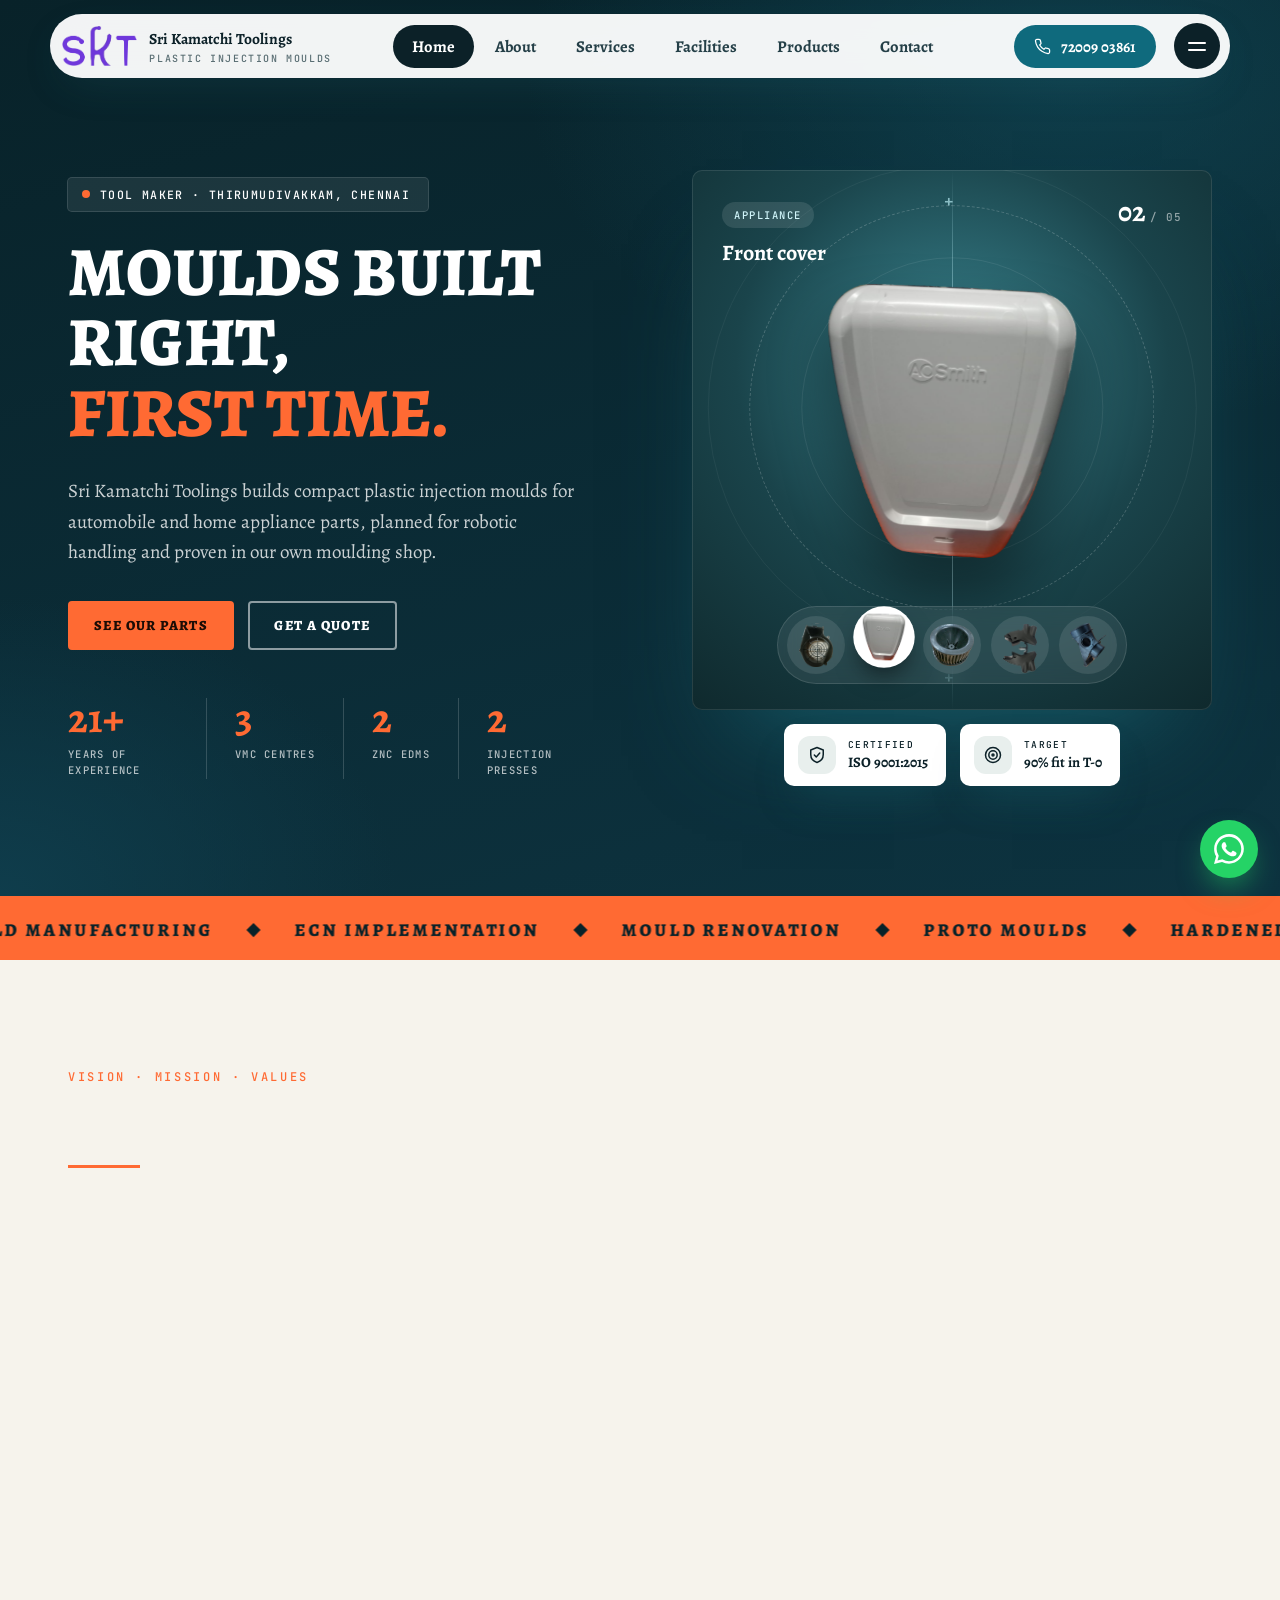
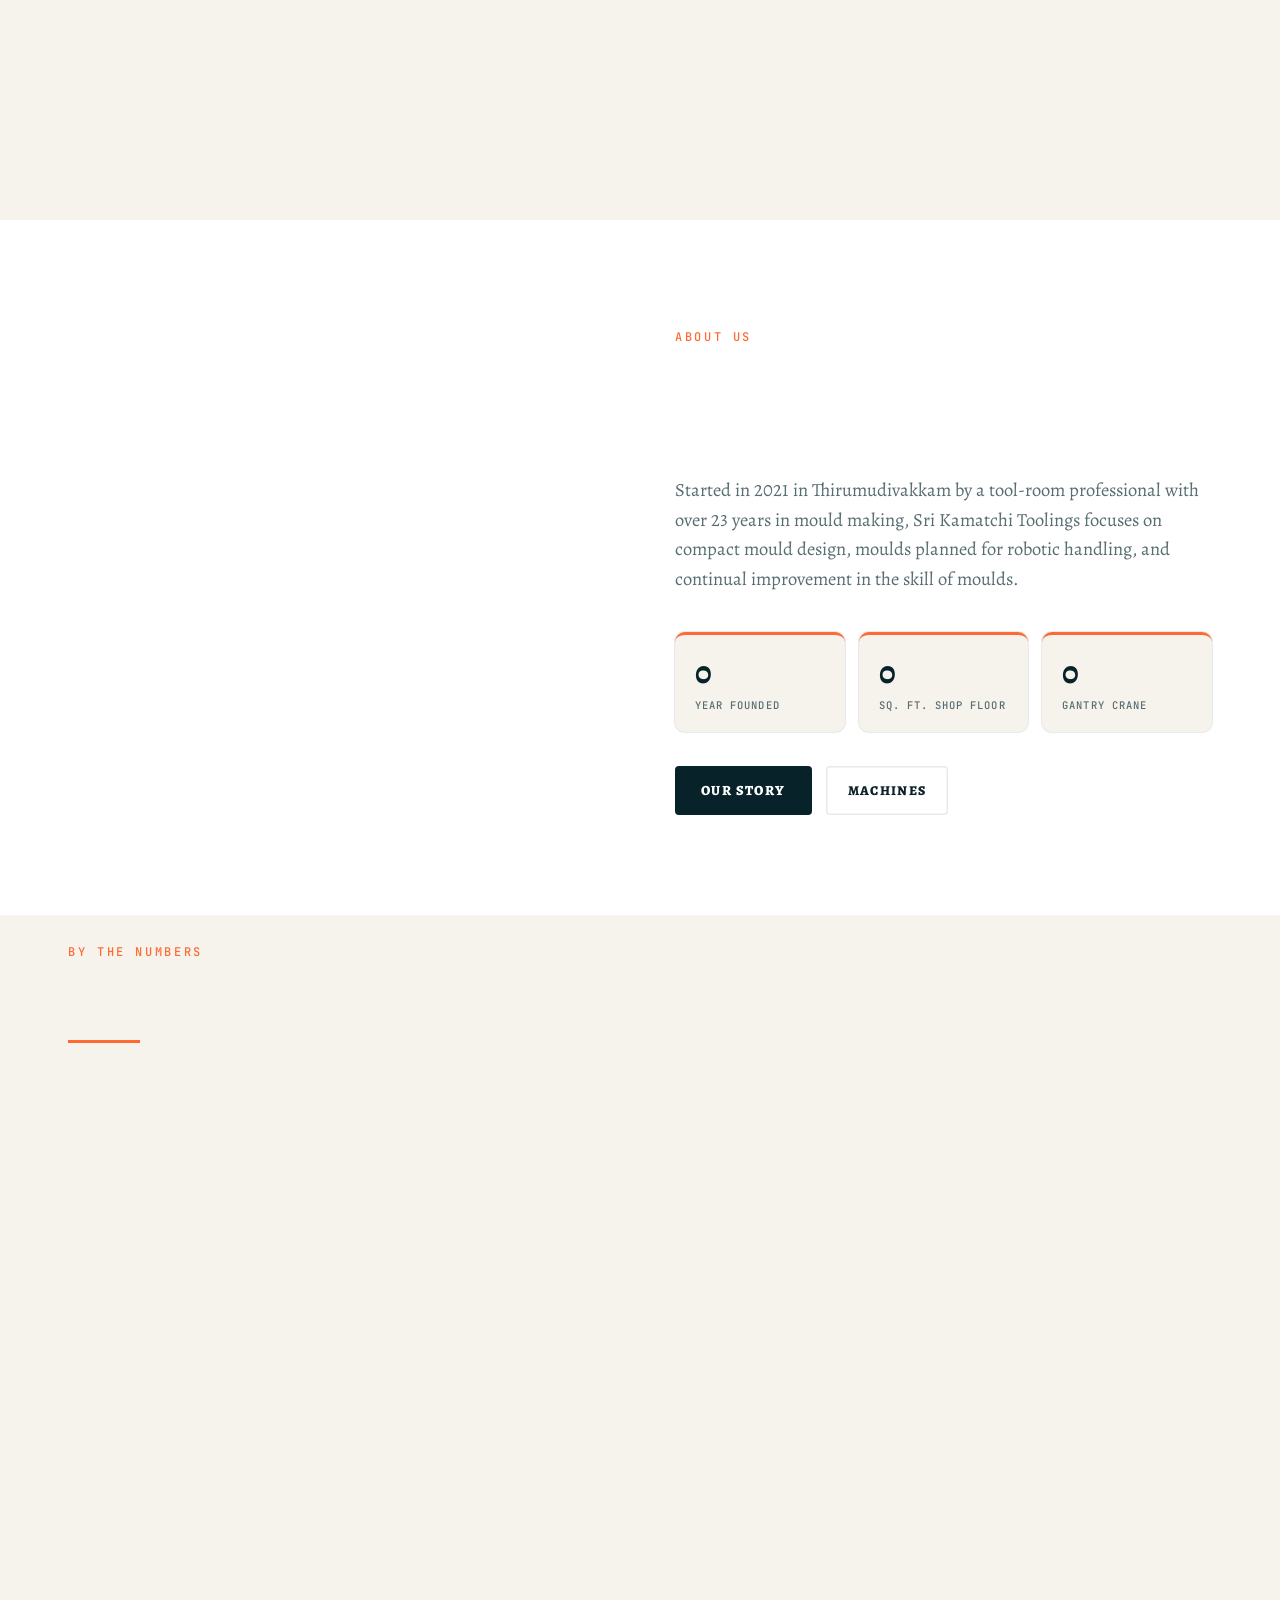
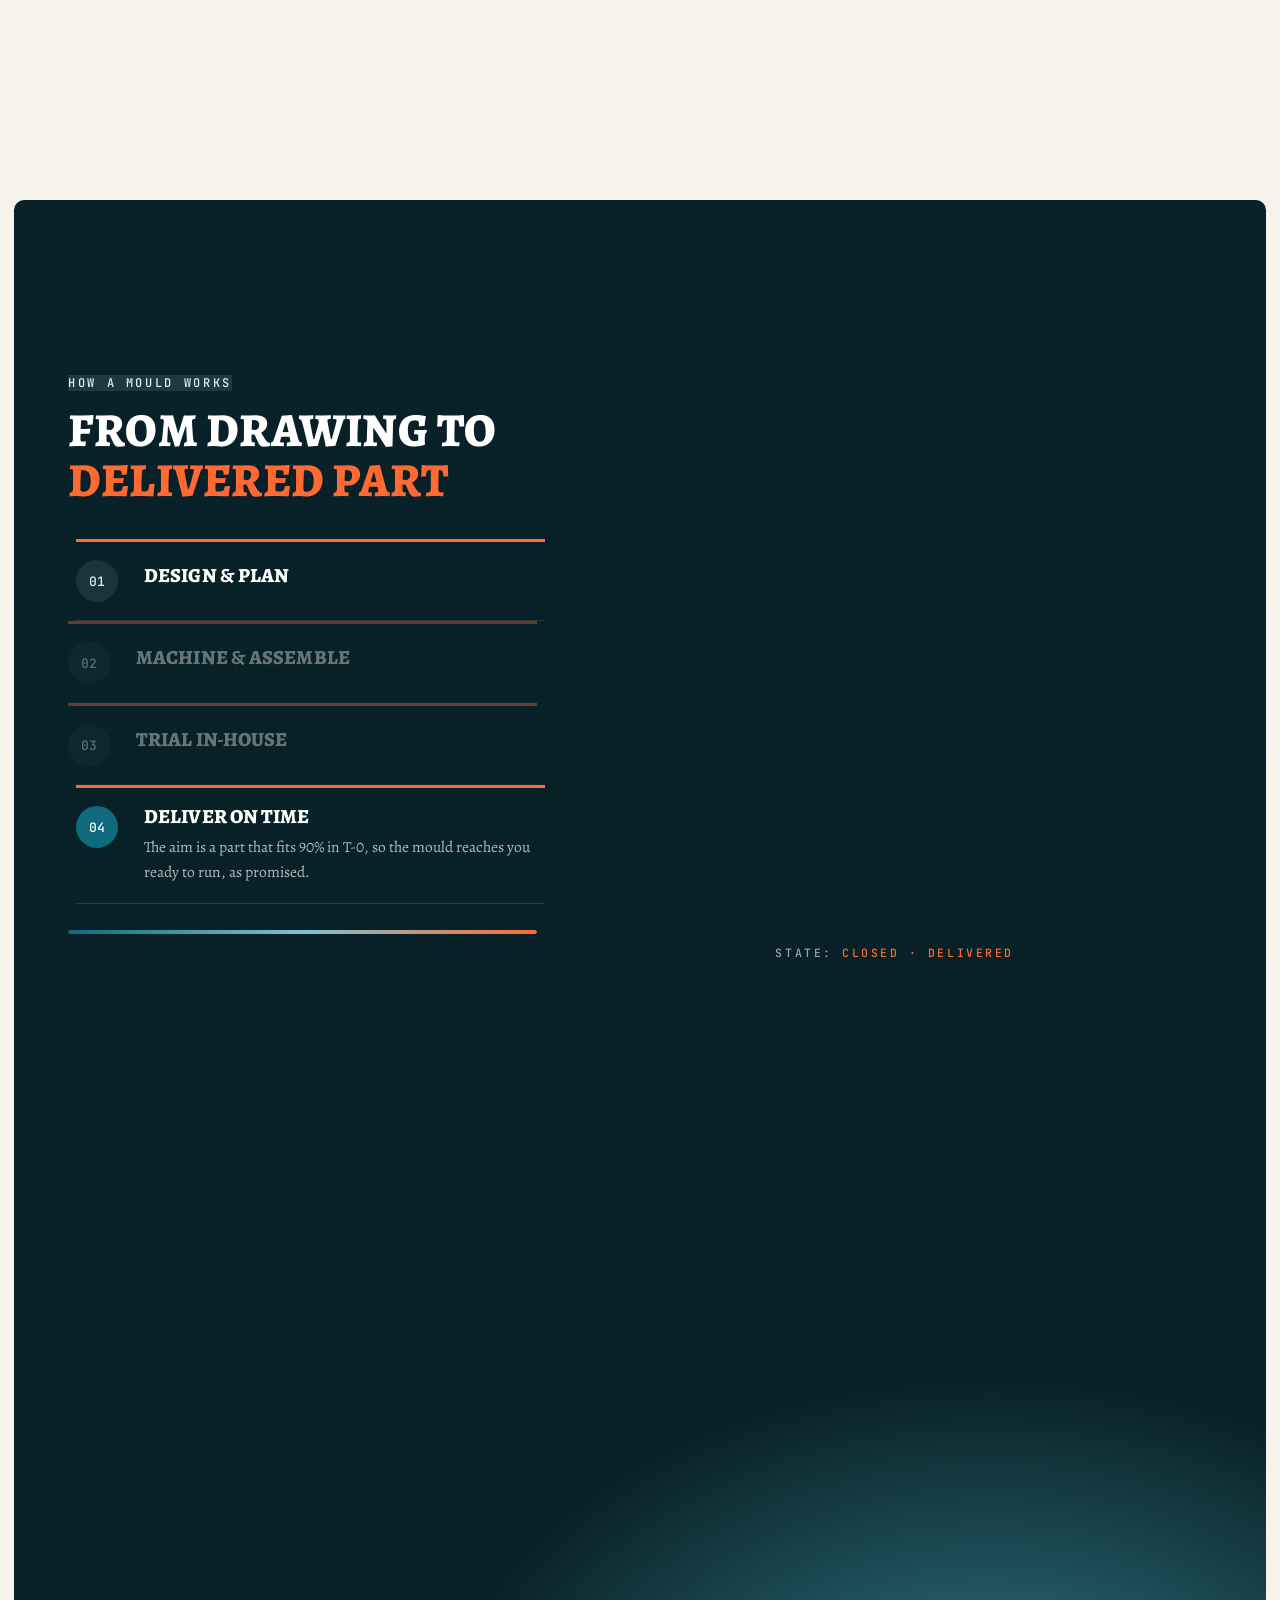
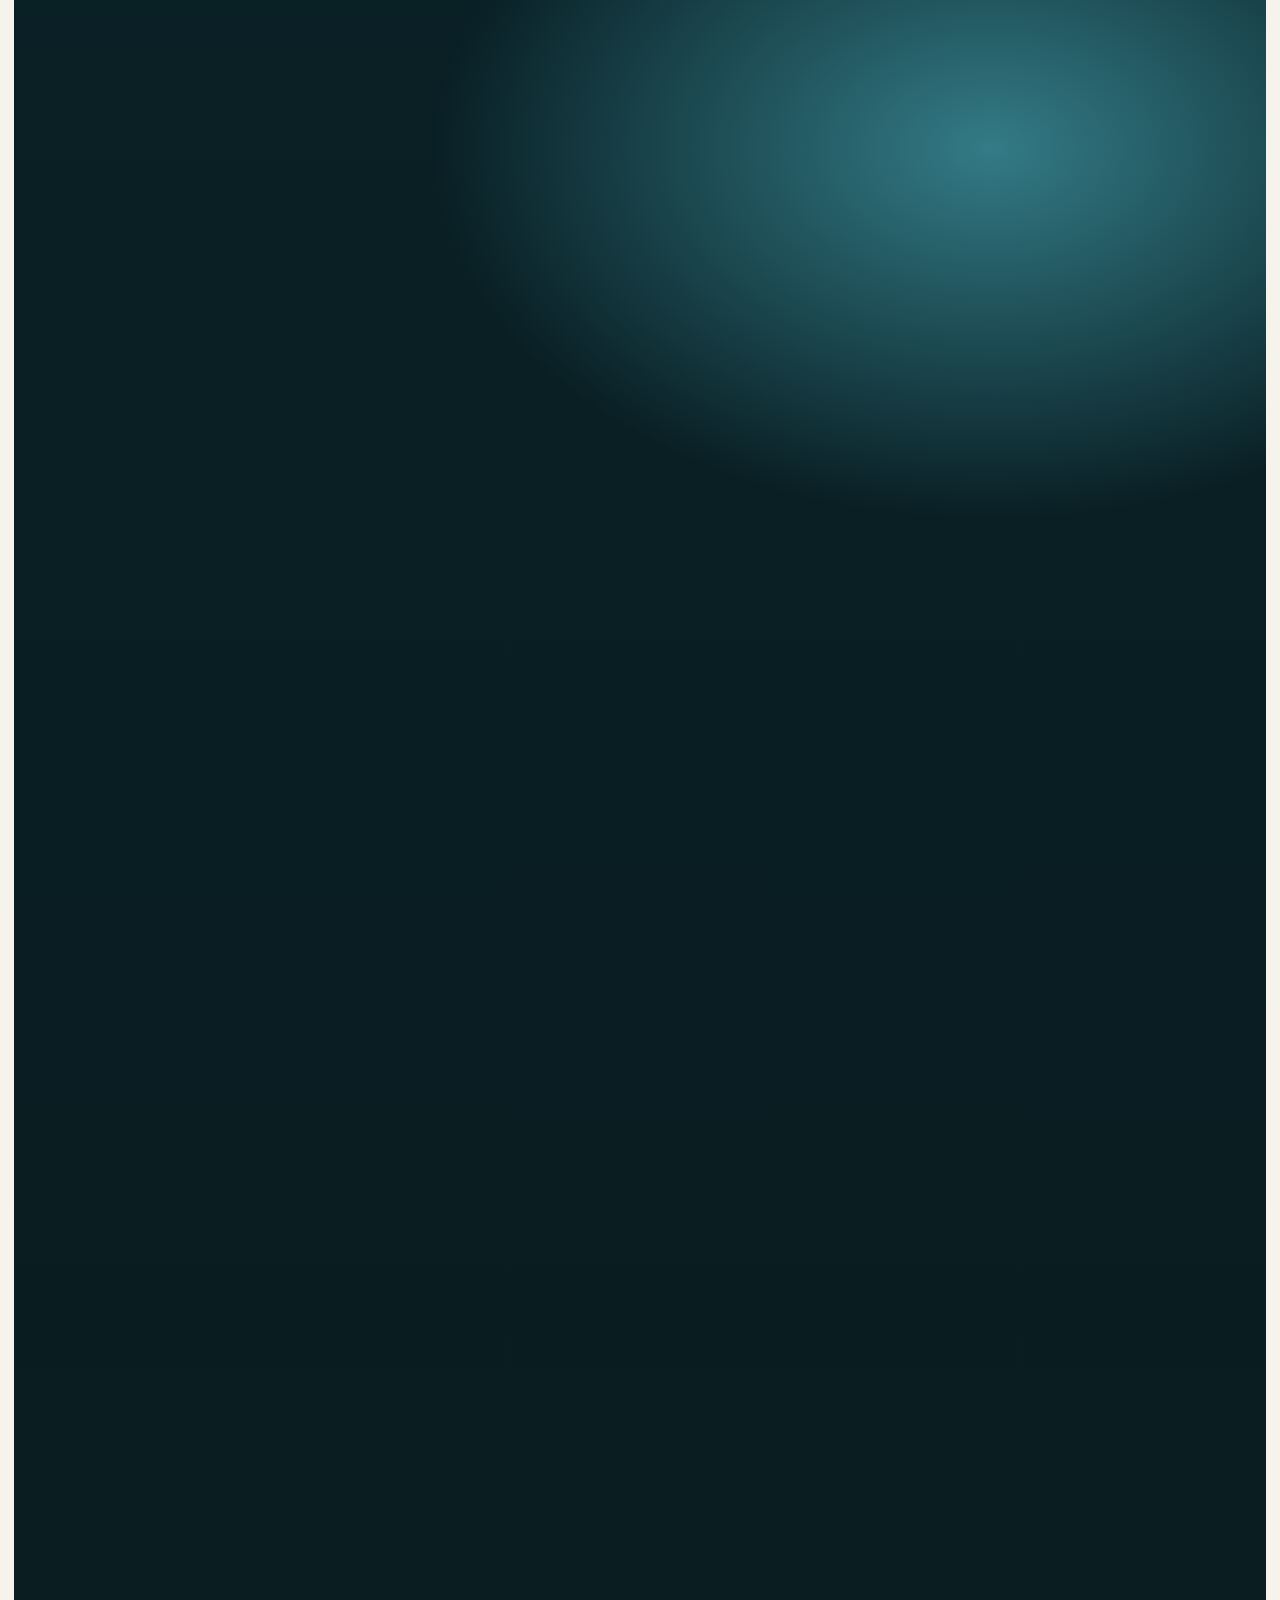
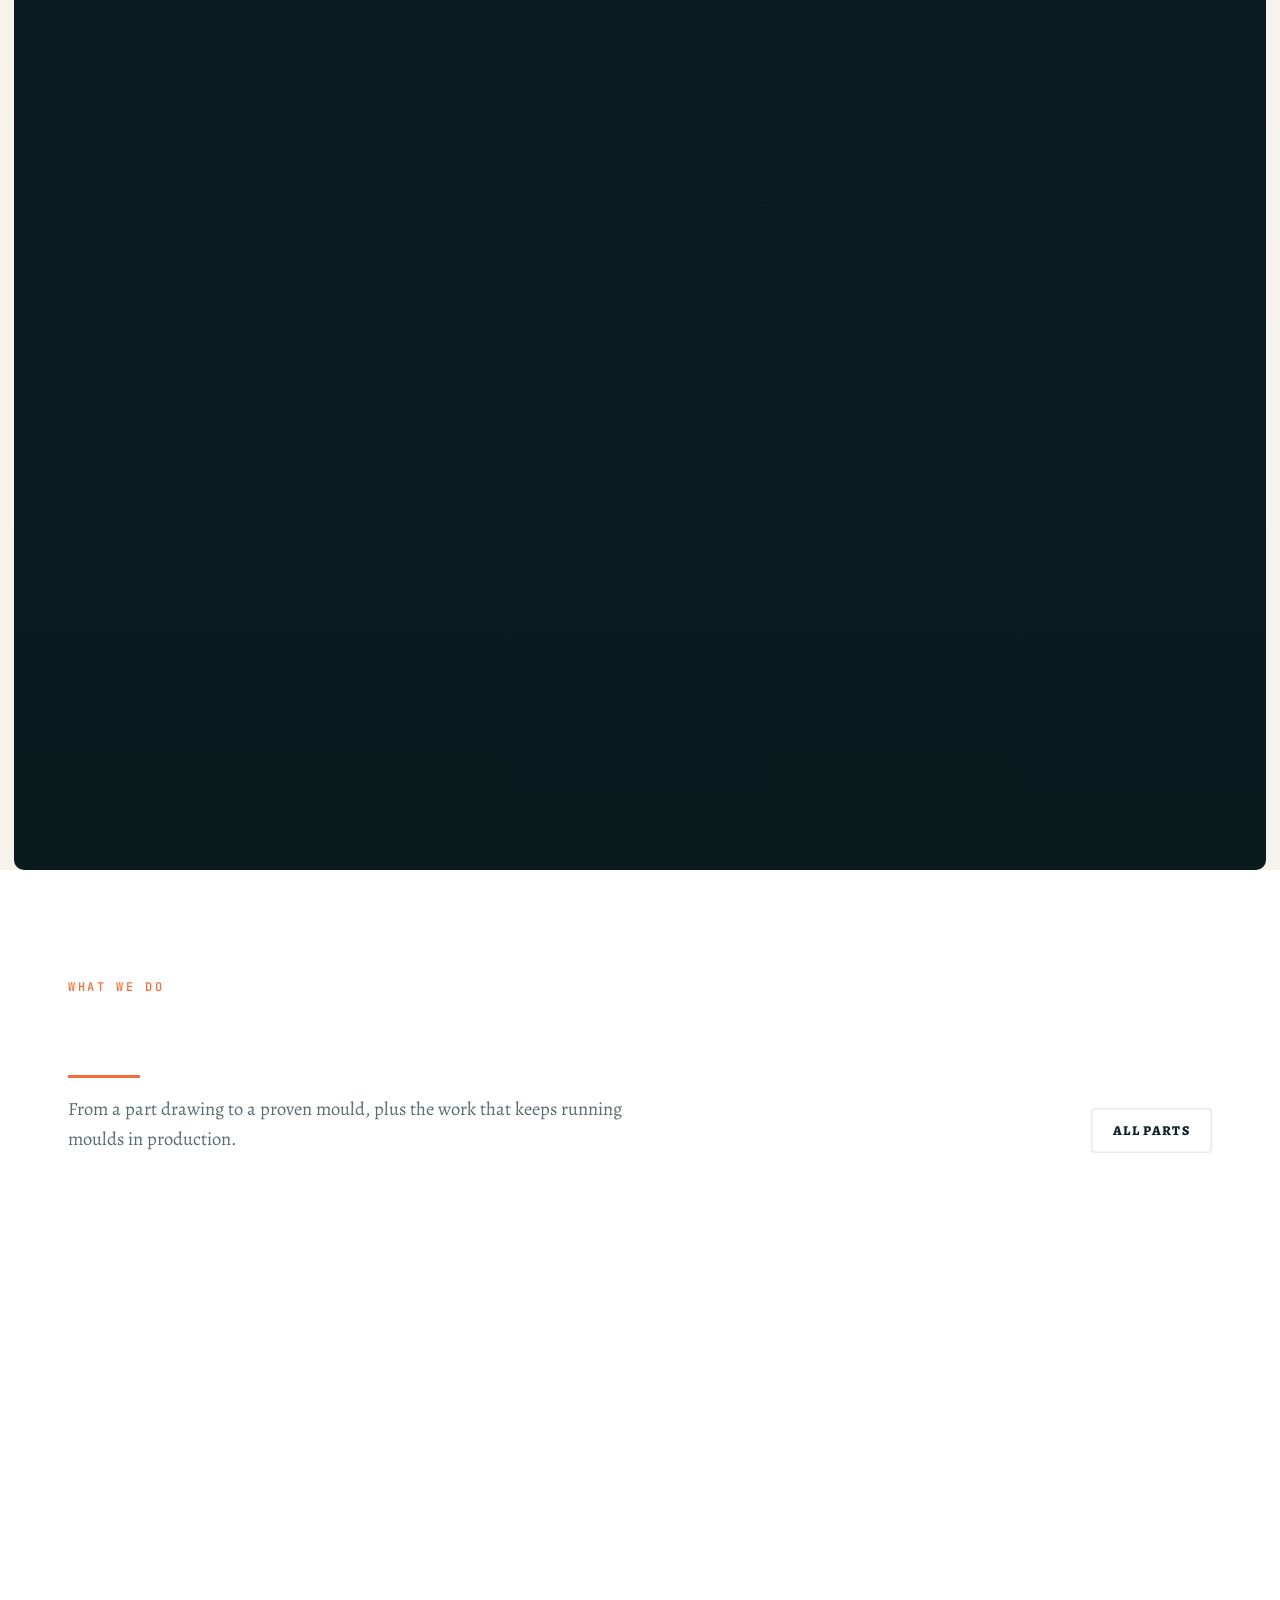
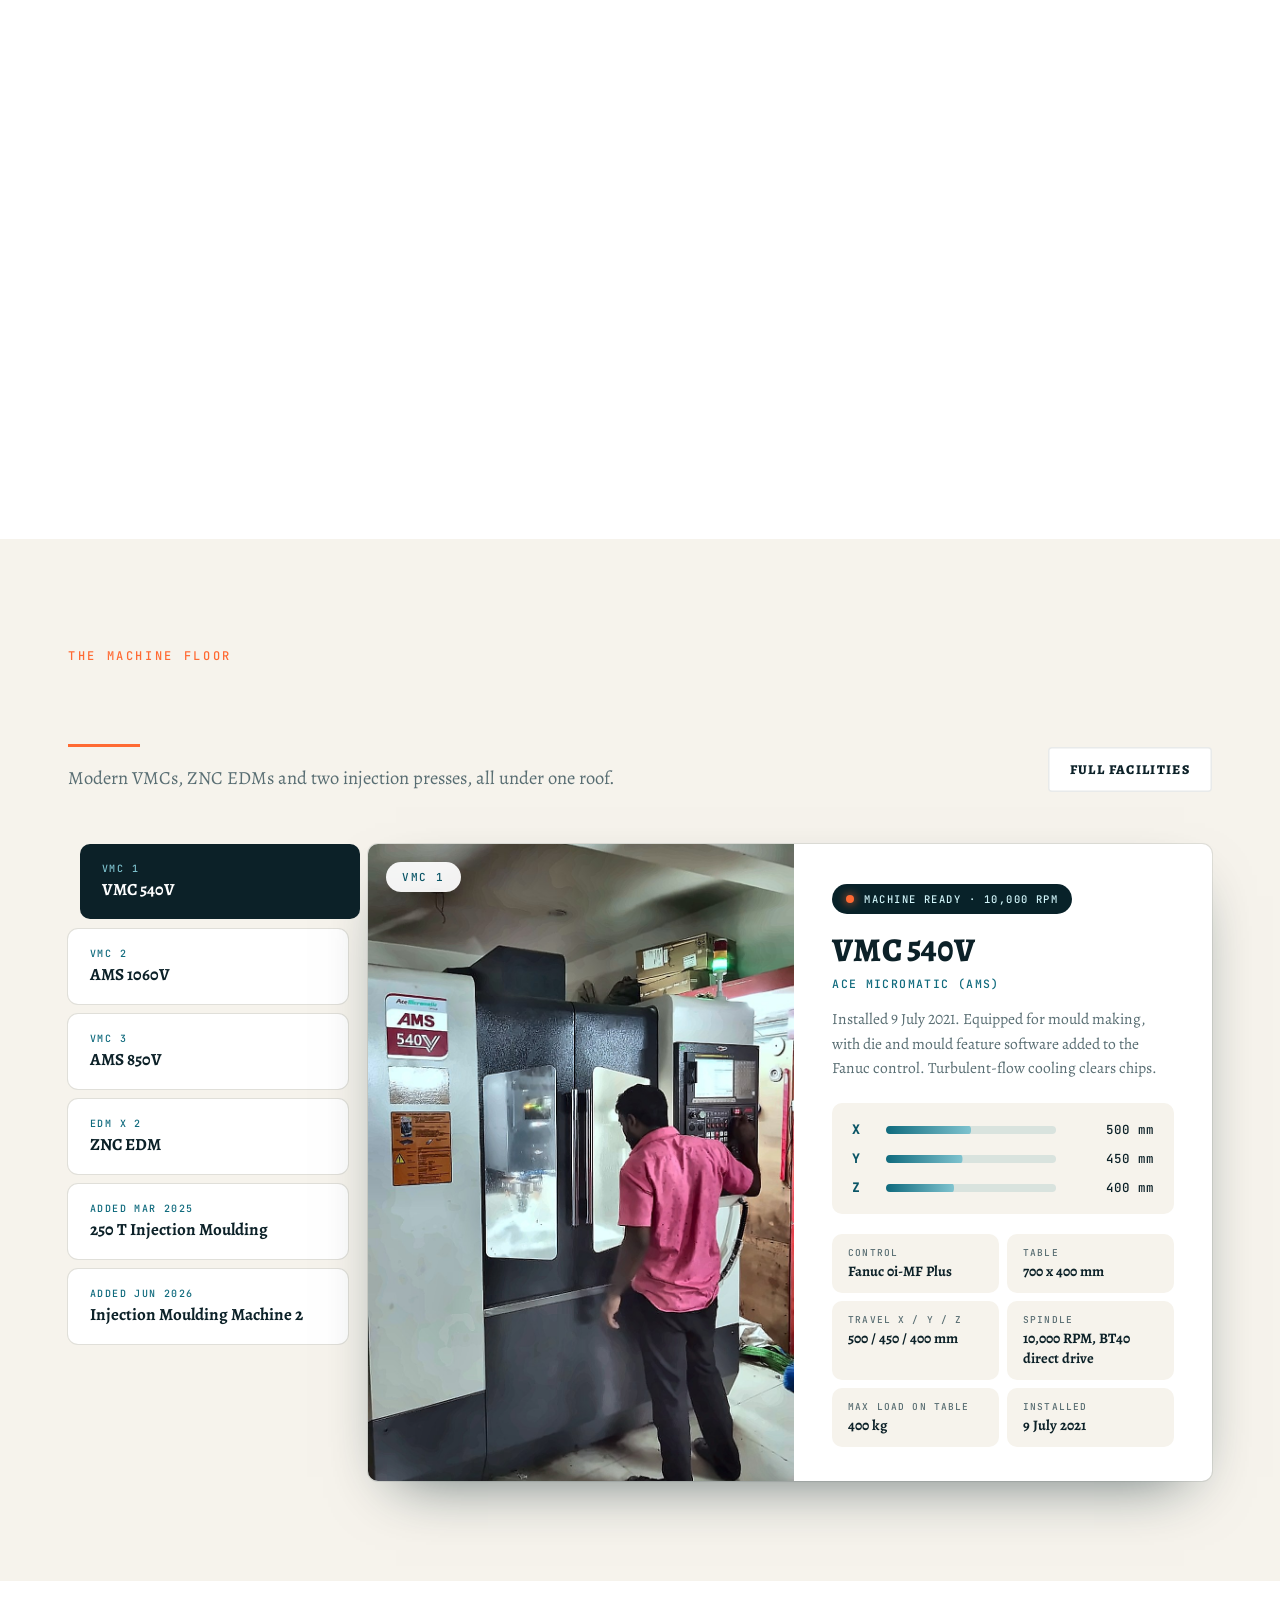
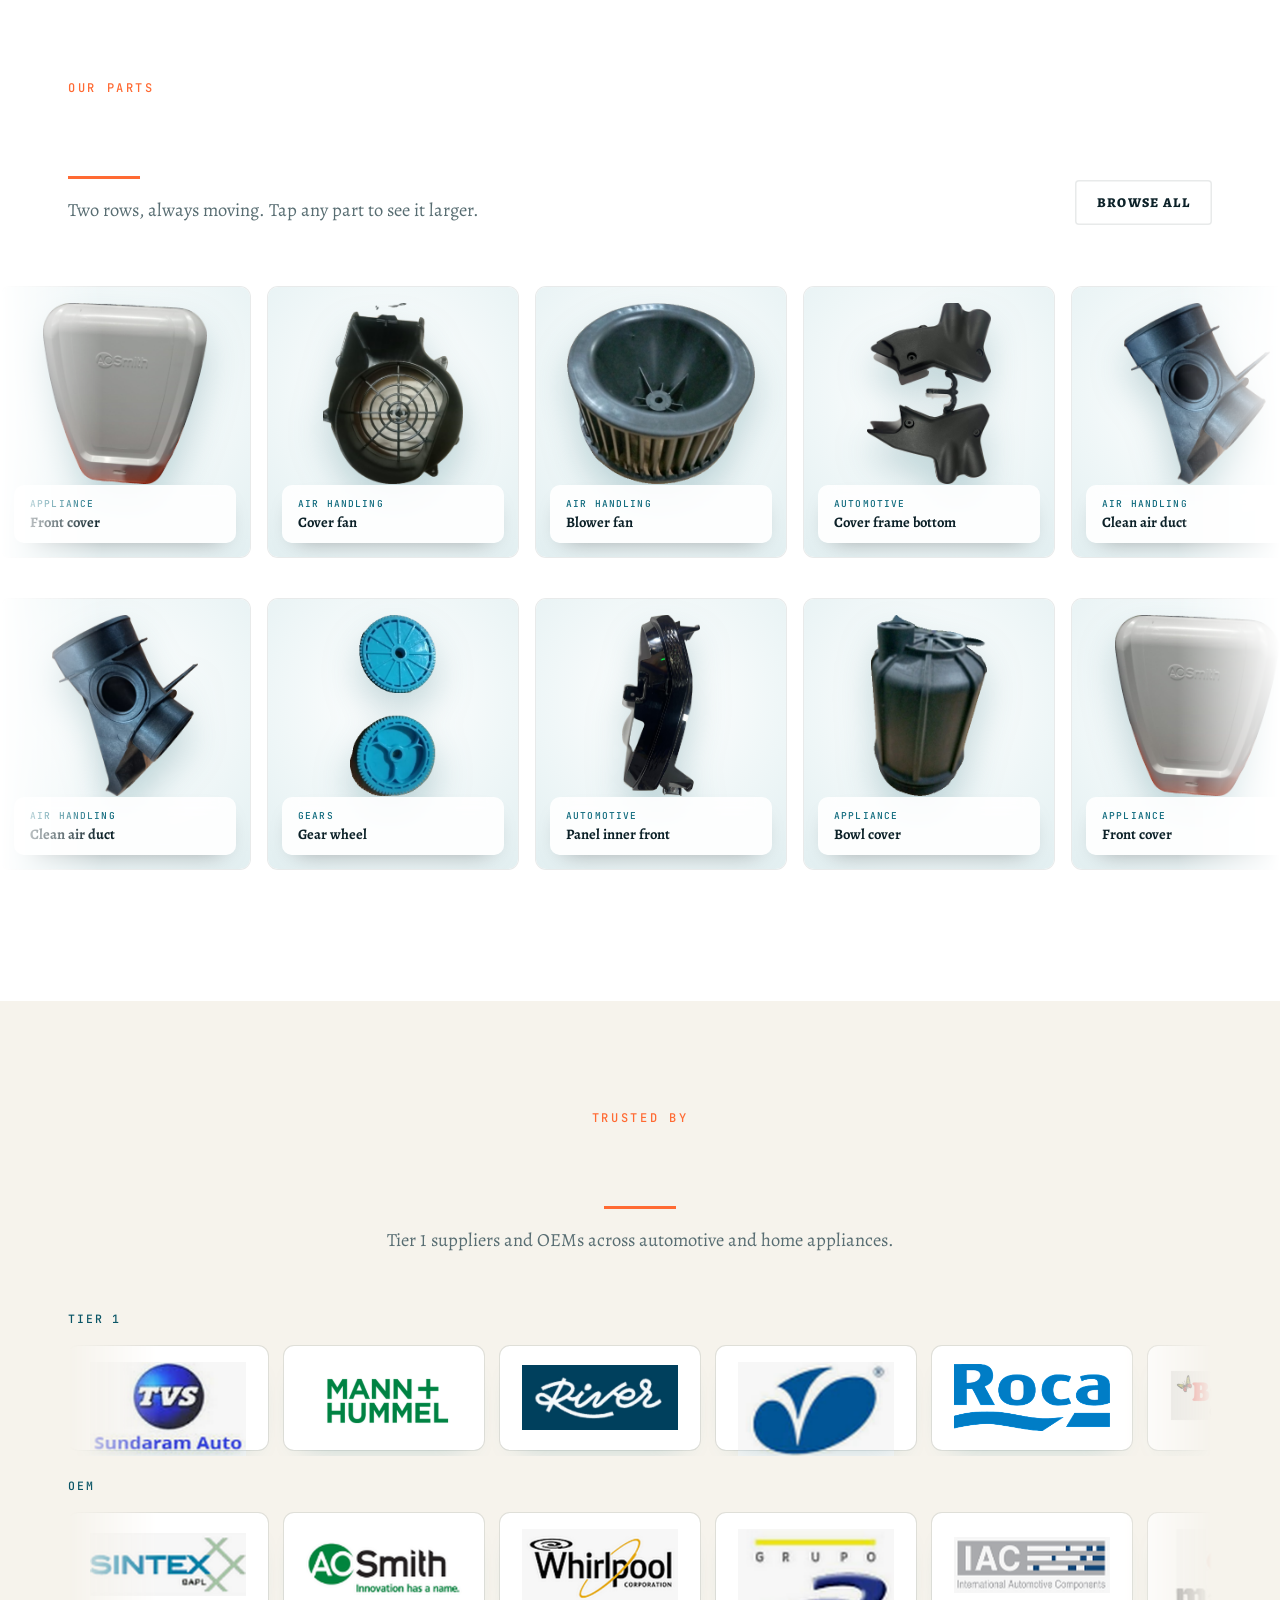
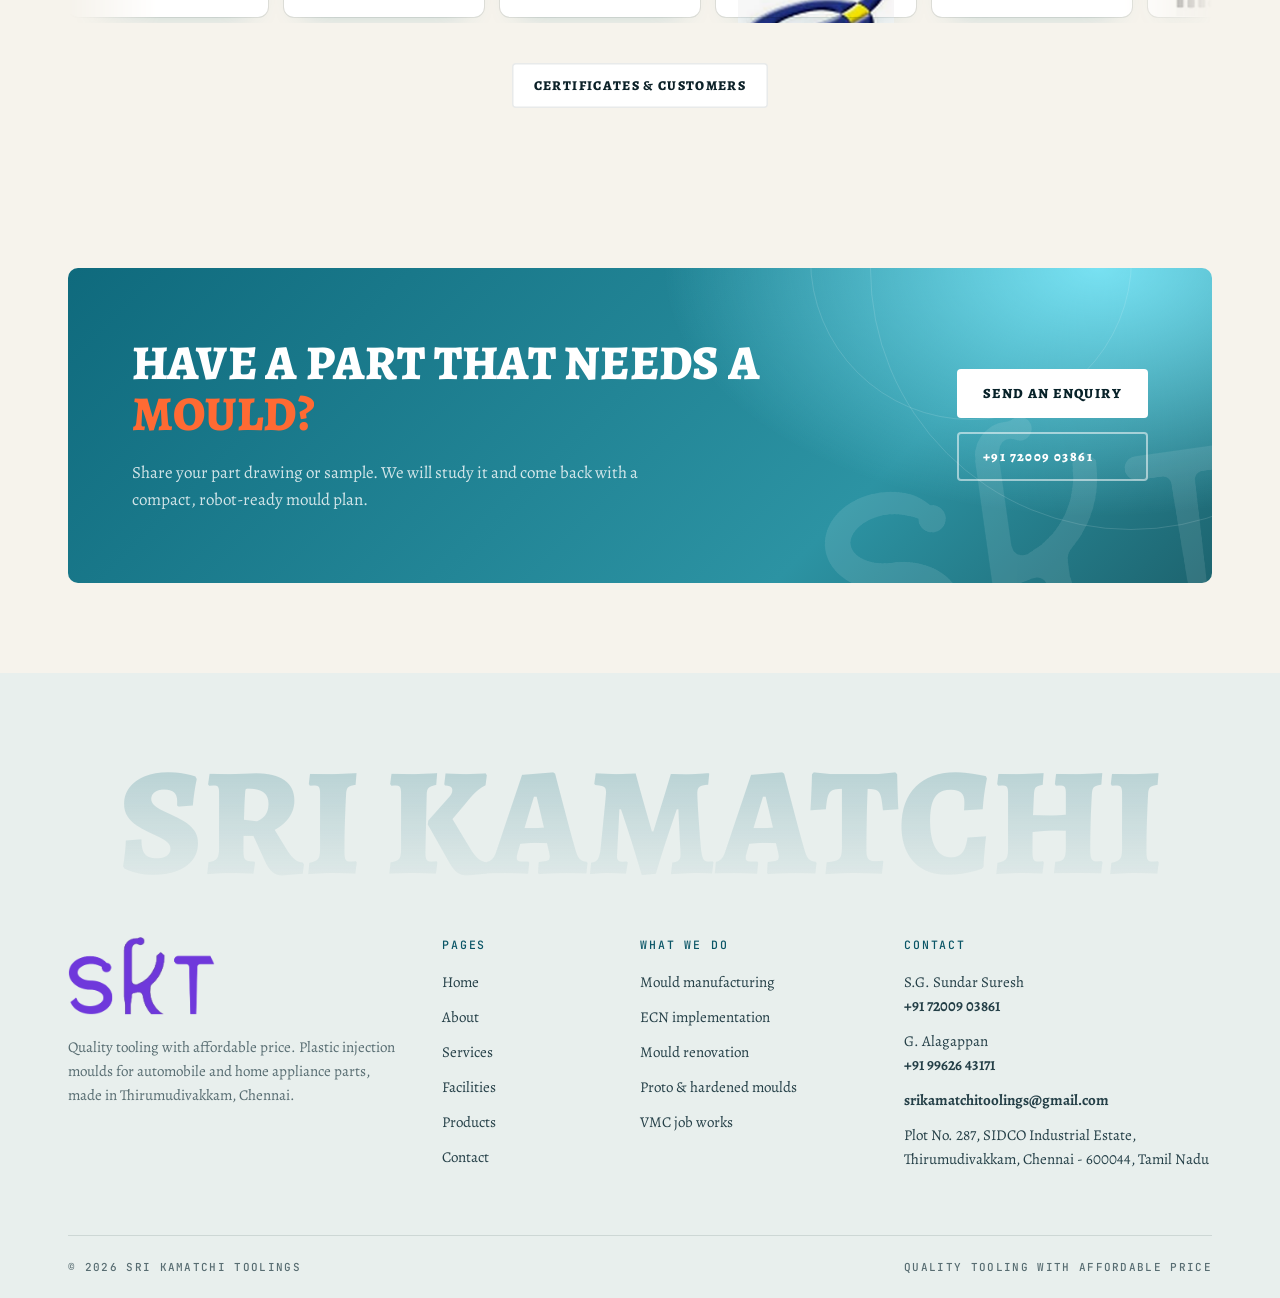
==== commit 42935f03: "New petrol and ember theme, hex cursor, loader, Services page, certificates spacing" ====
--- a/index.html
+++ b/index.html
@@ -1 +1 @@
-<!doctype html><html lang="en"><head><meta charset="utf-8"><meta name="viewport" content="width=device-width,initial-scale=1"><title>Sri Kamatchi Toolings | Plastic injection mould maker, Chennai</title><meta name="description" content="Sri Kamatchi Toolings makes compact plastic injection moulds for automobile and home appliance parts in Thirumudivakkam, Chennai. In-house VMC, EDM and injection moulding."><meta name="theme-color" content="#f6f3fc"><link rel="icon" href="img/logo.png"><link rel="preload" href="fonts/bricolage.woff2" as="font" type="font/woff2" crossorigin><link rel="preload" href="fonts/manrope.woff2" as="font" type="font/woff2" crossorigin><script>document.documentElement.classList.add('js');try{if(sessionStorage.getItem('skt-seen')==='1')document.documentElement.classList.add('quick')}catch(e){}</script><link rel="stylesheet" href="css/style.css?v=8"></head><body><div id="ld" aria-label="Loading"><div class="lh l"></div><div class="lh r"></div><div class="lc"><div class="lcw"><canvas aria-hidden="true"></canvas><div class="lt"><small>Welcome to</small><img src="img/logo.png" alt="Sri Kamatchi Toolings"><em>Plastic injection moulds</em><i></i></div></div></div></div><header id="hd"><div class="hd"><a class="logo" href="index.html" aria-label="Sri Kamatchi Toolings home"><img src="img/logo.png" alt="SKT logo" width="75" height="40"><div><b>Sri Kamatchi Toolings</b><small>Plastic injection moulds</small></div></a><nav aria-label="Main"><i class="pill"></i><a href="index.html" class="on">Home</a><a href="about.html">About</a><a href="facilities.html">Facilities</a><a href="products.html">Products</a><a href="contact.html">Contact</a></nav><a class="hcall" href="tel:+917200903861" aria-label="Call +91 72009 03861"><svg viewBox="0 0 24 24" fill="none" stroke="currentColor" stroke-width="1.8" stroke-linecap="round" stroke-linejoin="round" aria-hidden="true"><path d="M22 16.9v3a2 2 0 0 1-2.2 2 19.8 19.8 0 0 1-8.6-3.1 19.5 19.5 0 0 1-6-6A19.8 19.8 0 0 1 2.1 4.2 2 2 0 0 1 4.1 2h3a2 2 0 0 1 2 1.7c.1 1 .4 1.9.7 2.8a2 2 0 0 1-.5 2.1L8 9.9a16 16 0 0 0 6 6l1.3-1.3a2 2 0 0 1 2.1-.4c.9.3 1.8.6 2.8.7a2 2 0 0 1 1.7 2z"/></svg><span>72009 03861</span></a><button class="bg" aria-label="Menu" aria-expanded="false"><i></i><i></i></button></div></header><div id="mm"><a class="mi on" href="index.html">Home</a><a class="mi" href="about.html">About</a><a class="mi" href="facilities.html">Facilities</a><a class="mi" href="products.html">Products</a><a class="mi" href="contact.html">Contact</a><div class="mf">Call <a href="tel:+917200903861">+91 72009 03861</a><br><a href="mailto:srikamatchitoolings@gmail.com">srikamatchitoolings@gmail.com</a></div></div><nav class="bn" aria-label="Quick"><a href="index.html" class="on"><svg viewBox="0 0 24 24" fill="none" stroke="currentColor" stroke-width="1.8" stroke-linecap="round" stroke-linejoin="round" aria-hidden="true"><path d="M3 11.5 12 4l9 7.5V20a1 1 0 0 1-1 1h-5v-6H9v6H4a1 1 0 0 1-1-1z"/></svg><span>Home</span></a><a href="about.html"><svg viewBox="0 0 24 24" fill="none" stroke="currentColor" stroke-width="1.8" stroke-linecap="round" stroke-linejoin="round" aria-hidden="true"><circle cx="9" cy="8" r="3.2"/><path d="M3 20c0-3.3 2.7-6 6-6s6 2.7 6 6"/><circle cx="17.5" cy="9" r="2.5"/><path d="M17 14.2c2.4.3 4.2 2.3 4.2 4.8"/></svg><span>About</span></a><a href="facilities.html"><svg viewBox="0 0 24 24" fill="none" stroke="currentColor" stroke-width="1.8" stroke-linecap="round" stroke-linejoin="round" aria-hidden="true"><circle cx="12" cy="12" r="3"/><circle cx="12" cy="12" r="6.6"/><path d="M12 2v3M12 19v3M2 12h3M19 12h3M4.9 4.9 7 7M17 17l2.1 2.1M4.9 19.1 7 17M17 7l2.1-2.1"/></svg><span>Facilities</span></a><a href="products.html"><svg viewBox="0 0 24 24" fill="none" stroke="currentColor" stroke-width="1.8" stroke-linecap="round" stroke-linejoin="round" aria-hidden="true"><path d="m12 3 8 4.5v9L12 21l-8-4.5v-9z"/><path d="m4 7.5 8 4.5 8-4.5M12 12v9"/></svg><span>Products</span></a><a href="contact.html"><svg viewBox="0 0 24 24" fill="none" stroke="currentColor" stroke-width="1.8" stroke-linecap="round" stroke-linejoin="round" aria-hidden="true"><path d="M22 16.9v3a2 2 0 0 1-2.2 2 19.8 19.8 0 0 1-8.6-3.1 19.5 19.5 0 0 1-6-6A19.8 19.8 0 0 1 2.1 4.2 2 2 0 0 1 4.1 2h3a2 2 0 0 1 2 1.7c.1 1 .4 1.9.7 2.8a2 2 0 0 1-.5 2.1L8 9.9a16 16 0 0 0 6 6l1.3-1.3a2 2 0 0 1 2.1-.4c.9.3 1.8.6 2.8.7a2 2 0 0 1 1.7 2z"/></svg><span>Contact</span></a></nav><section class="hero"><div class="wrap"><div><span class="tag"><i></i>Tool maker &middot; Thirumudivakkam, Chennai</span><h1><span>Moulds built</span><span>right, <em class="hl" style="font-style:normal">first time.</em></span></h1><p class="lead">Sri Kamatchi Toolings builds compact plastic injection moulds for automobile and home appliance parts, planned for robotic handling and proven in our own moulding shop.</p><div class="bts"><a class="btn" href="products.html">See our parts</a><a class="btn gh" href="contact.html">Get a quote</a></div><div class="ro"><div><b data-n="23" data-s="+">0</b><span>Years of experience</span></div><div><b data-n="3">0</b><span>VMC centres</span></div><div><b data-n="2">0</b><span>ZNC EDMs</span></div><div><b data-n="2">0</b><span>Injection presses</span></div></div></div><div class="cav"><div class="stage"><div class="seam"></div><i class="rg c"></i><i class="rg a"></i><i class="rg b"></i><div class="pt"><img src="img/cut/p_s26_4.png" alt="Cover fan" data-k="Air handling"><img src="img/cut/p_s25_3.png" alt="Front cover" data-k="Appliance"><img src="img/cut/p_s24_2.png" alt="Blower fan" data-k="Air handling"><img src="img/cut/p_s27_1.png" alt="Cover frame bottom" data-k="Automotive"><img src="img/cut/p_s26_1.png" alt="Clean air duct" data-k="Air handling"></div><div class="cap"><em>Air handling</em><b>Cover fan</b></div><div class="ix"><b>01</b><span>/ 05</span></div><div class="dock"><button type="button" class="th" aria-label="Cover fan"><img src="img/cut/p_s26_4.png" alt=""></button><button type="button" class="th" aria-label="Front cover"><img src="img/cut/p_s25_3.png" alt=""></button><button type="button" class="th" aria-label="Blower fan"><img src="img/cut/p_s24_2.png" alt=""></button><button type="button" class="th" aria-label="Cover frame bottom"><img src="img/cut/p_s27_1.png" alt=""></button><button type="button" class="th" aria-label="Clean air duct"><img src="img/cut/p_s26_1.png" alt=""></button></div></div><div class="bdg b1"><i><svg viewBox="0 0 24 24" fill="none" stroke="currentColor" stroke-width="1.8" stroke-linecap="round" stroke-linejoin="round" aria-hidden="true"><path d="M12 3 4.5 6v5.5c0 4.6 3.1 8.2 7.5 9.5 4.4-1.3 7.5-4.9 7.5-9.5V6z"/><path d="m8.8 12 2.3 2.3 4.2-4.6"/></svg></i><div><small>Certified</small><b>ISO 9001:2015</b></div></div><div class="bdg b2"><i><svg viewBox="0 0 24 24" fill="none" stroke="currentColor" stroke-width="1.8" stroke-linecap="round" stroke-linejoin="round" aria-hidden="true"><circle cx="12" cy="12" r="9"/><circle cx="12" cy="12" r="5"/><circle cx="12" cy="12" r="1.2"/></svg></i><div><small>Target</small><b>90% fit in T-0</b></div></div></div></div></section><div class="mq" aria-label="Our services"><div class="tr"><span>Mould manufacturing</span><span>ECN implementation</span><span>Mould renovation</span><span>Proto moulds</span><span>Hardened moulds</span><span>Critical techniques</span><span>VMC job works</span></div></div><section class="s"><div class="wrap"><div class="sh2"><div><div class="eb">Vision &middot; Mission &middot; Values</div><h2>What we promise on <span class="hl">every mould</span></h2></div></div><div class="acc rv"><article class="ac on" tabindex="0"><div class="vt"><i><svg viewBox="0 0 24 24" fill="none" stroke="currentColor" stroke-width="1.8" stroke-linecap="round" stroke-linejoin="round" aria-hidden="true"><path d="M2 12s3.6-7 10-7 10 7 10 7-3.6 7-10 7S2 12 2 12z"/><circle cx="12" cy="12" r="3"/></svg></i><span>Vision</span></div><div class="bd"><span class="ic"><svg viewBox="0 0 24 24" fill="none" stroke="currentColor" stroke-width="1.8" stroke-linecap="round" stroke-linejoin="round" aria-hidden="true"><path d="M2 12s3.6-7 10-7 10 7 10 7-3.6 7-10 7S2 12 2 12z"/><circle cx="12" cy="12" r="3"/></svg></span><h3>Our Vision</h3><p class="q">&ldquo;Quality Tooling with Affordable Price&rdquo;</p><ul><li>Manufacturer of plastic injection moulds</li><li>High quality, every time</li><li>Delivery on time</li><li>Continuous business with delighted customers</li></ul></div></article><article class="ac" tabindex="0"><div class="vt"><i><svg viewBox="0 0 24 24" fill="none" stroke="currentColor" stroke-width="1.8" stroke-linecap="round" stroke-linejoin="round" aria-hidden="true"><circle cx="12" cy="12" r="9"/><circle cx="12" cy="12" r="5"/><circle cx="12" cy="12" r="1.2"/></svg></i><span>Mission</span></div><div class="bd"><span class="ic"><svg viewBox="0 0 24 24" fill="none" stroke="currentColor" stroke-width="1.8" stroke-linecap="round" stroke-linejoin="round" aria-hidden="true"><circle cx="12" cy="12" r="9"/><circle cx="12" cy="12" r="5"/><circle cx="12" cy="12" r="1.2"/></svg></span><h3>Our Mission</h3><p class="q">First time right, superior part quality.</p><ul><li>90% fit, dimensionally and aesthetically, in T-0</li><li>Adhere to customer commitments</li><li>Superior part quality</li><li>Continual improvement by seeking professionalism in all activities</li></ul></div></article><article class="ac" tabindex="0"><div class="vt"><i><svg viewBox="0 0 24 24" fill="none" stroke="currentColor" stroke-width="1.8" stroke-linecap="round" stroke-linejoin="round" aria-hidden="true"><circle cx="9" cy="8" r="3.2"/><path d="M3 20c0-3.3 2.7-6 6-6s6 2.7 6 6"/><circle cx="17.5" cy="9" r="2.5"/><path d="M17 14.2c2.4.3 4.2 2.3 4.2 4.8"/></svg></i><span>Values</span></div><div class="bd"><span class="ic"><svg viewBox="0 0 24 24" fill="none" stroke="currentColor" stroke-width="1.8" stroke-linecap="round" stroke-linejoin="round" aria-hidden="true"><circle cx="9" cy="8" r="3.2"/><path d="M3 20c0-3.3 2.7-6 6-6s6 2.7 6 6"/><circle cx="17.5" cy="9" r="2.5"/><path d="M17 14.2c2.4.3 4.2 2.3 4.2 4.8"/></svg></span><h3>Our Values</h3><p class="q">People and process, held together.</p><ul><li>Team work and leadership</li><li>Supplier relationship</li><li>Process approach</li><li>People involvement</li><li>Customer focus</li></ul></div></article></div></div></section><section class="s paper"><div class="wrap two"><div class="collage rv"><img class="c1" src="img/floor-gantry.jpg" alt="SKT shop floor with gantry crane" loading="lazy"><div class="badge" aria-hidden="true"><svg viewBox="0 0 150 150"><defs><path id="bp" d="M75 75m-58 0a58 58 0 1 1 116 0a58 58 0 1 1-116 0"/></defs><text><textPath href="#bp" textLength="356" lengthAdjust="spacing">YEARS IN MOULD MAKING &#183; SINCE 2021 &#183; </textPath></text></svg><b>23<sup>+</sup></b></div><img class="c2" src="img/vmc3.jpg" alt="VMC 3 machining centre" loading="lazy"></div><div><div class="eb">About us</div><h2>A tool room built by <span class="hl">tool makers.</span></h2><p class="sub">Started in 2021 in Thirumudivakkam by a tool-room professional with over 23 years in mould making, Sri Kamatchi Toolings focuses on compact mould design, moulds planned for robotic handling, and continual improvement in the skill of moulds.</p><div class="nums"><div><b data-n="2021">0</b><span>Year founded</span></div><div><b data-n="2200" data-c="1">0</b><span>Sq. ft. shop floor</span></div><div><b data-n="2" data-s=" T">0</b><span>Gantry crane</span></div></div><div class="bts" style="margin-top:34px"><a class="btn dk" href="about.html">Our story</a><a class="lnk" href="facilities.html">Machines</a></div></div></div></section><section class="s" style="padding-top:20px"><div class="wrap"><div class="sh2"><div><div class="eb">By the numbers</div><h2>Small shop, <span class="hl">serious capacity</span></h2></div></div><div class="bnt"><div class="bt pu w2 h2 rv"><img class="wmk" src="img/logo.png" alt=""><div><b data-n="23" data-s="+">0</b></div><div><span>Years of mould-making experience</span><p>Our founder brings over two decades of tool-room knowledge to every mould that leaves the floor.</p></div><i class="deco"></i></div><div class="bt  rv"><div><b data-n="3">0</b></div><div><span>VMC centres</span><p>Fanuc-controlled machining centres.</p></div><i class="deco"></i></div><div class="bt tn rv"><div><b data-n="2">0</b></div><div><span>ZNC EDMs</span><p>For deep ribs and sharp corners.</p></div><i class="deco"></i></div><div class="bt nk rv"><div><b data-n="2">0</b></div><div><span>Injection presses</span><p>In-house trials and production.</p></div><i class="deco"></i></div><div class="bt am rv"><div><b data-n="90" data-s="%">0</b></div><div><span>Fit target in T-0</span></div><i class="deco"></i></div><div class="bt  rv"><div><b data-n="2200" data-c="1">0</b></div><div><span>Sq. ft. shop floor</span></div><i class="deco"></i></div><div class="bt tn w2 rv"><div><b>80-450 T</b></div><div><span>Trial presses through partners</span><p>From 80 T to 450 T, so any mould can be proven at the right tonnage.</p></div><i class="deco"></i></div><div class="bt  rv"><div><b data-n="2" data-s=" T">0</b></div><div><span>Gantry crane</span></div><i class="deco"></i></div></div></div></section><section id="flow"><div class="pin"><div class="wrap"><div><div class="eb">How a mould works</div><h2>From drawing to <span class="hl">delivered part</span></h2><div class="stps"><div class="stp"><b>01</b><h4>Design &amp; plan</h4><p>Compact mould design, with the part, gate and cooling planned for robotic take-out before steel is cut.</p></div><div class="stp"><b>02</b><h4>Machine &amp; assemble</h4><p>Cavity and core are machined on our VMCs, burned on EDM, ground and fitted on our 2 ton crane floor.</p></div><div class="stp"><b>03</b><h4>Trial in-house</h4><p>The mould opens, the ejector pins push the part off the core, and we check dimensions and looks on our own press.</p></div><div class="stp"><b>04</b><h4>Deliver on time</h4><p>The aim is a part that fits 90% in T-0, so the mould reaches you ready to run, as promised.</p></div></div><div class="pbar"><i></i></div></div><div class="mv" id="mv"><div class="state">State: <b>Closed</b></div></div></div></div></section><section class="s paper"><div class="wrap"><div class="sh2"><div><div class="eb">What we do</div><h2>Services &amp; <span class="hl">products</span></h2><p class="sub">From a part drawing to a proven mould, plus the work that keeps running moulds in production.</p></div><a class="lnk" href="products.html">All parts</a></div><div class="rows"><a class="row rv big" href="contact.html"><svg class="deco" viewBox="0 0 330 260" fill="none" stroke="#fff" stroke-width="2" aria-hidden="true"><rect x="30" y="20" width="270" height="70" rx="16"/><rect x="30" y="110" width="270" height="70" rx="16"/><path d="M80 90v20M250 90v20M120 20V6M210 20V6M165 180v52"/><circle cx="165" cy="240" r="10"/><path d="M62 55h64M62 145h64M204 55h64M204 145h64" stroke-dasharray="3 7"/></svg><span class="ic"><svg viewBox="0 0 24 24" fill="none" stroke="currentColor" stroke-width="1.8" stroke-linecap="round" stroke-linejoin="round" aria-hidden="true"><rect x="3" y="3.5" width="18" height="7" rx="2"/><rect x="3" y="13.5" width="18" height="7" rx="2"/><path d="M8 10.5v3M16 10.5v3"/></svg></span><span class="ar"><svg viewBox="0 0 24 24" fill="none" stroke="currentColor" stroke-width="1.8" stroke-linecap="round" stroke-linejoin="round" aria-hidden="true"><path d="M7 17 17 7M8 7h9v9"/></svg></span><h3>Mould manufacturing</h3><p>Plastic injection moulds for interior and exterior parts of automobiles and home appliances, designed compact and built to run on robots.</p></a><a class="row rv" href="contact.html"><span class="ic"><svg viewBox="0 0 24 24" fill="none" stroke="currentColor" stroke-width="1.8" stroke-linecap="round" stroke-linejoin="round" aria-hidden="true"><path d="M14 3H7a2 2 0 0 0-2 2v14a2 2 0 0 0 2 2h10a2 2 0 0 0 2-2V8z"/><path d="M14 3v5h5"/><path d="M9.3 14.2A3 3 0 0 1 14.6 13M14.7 17.8A3 3 0 0 1 9.4 19"/></svg></span><span class="ar"><svg viewBox="0 0 24 24" fill="none" stroke="currentColor" stroke-width="1.8" stroke-linecap="round" stroke-linejoin="round" aria-hidden="true"><path d="M7 17 17 7M8 7h9v9"/></svg></span><h3>Mould ECN implementation</h3><p>Engineering change notes carried into existing moulds quickly and cleanly, so your part stays current without a new tool.</p></a><a class="row rv" href="contact.html"><span class="ic"><svg viewBox="0 0 24 24" fill="none" stroke="currentColor" stroke-width="1.8" stroke-linecap="round" stroke-linejoin="round" aria-hidden="true"><path d="M14.7 6.3a1 1 0 0 0 0 1.4l1.6 1.6a1 1 0 0 0 1.4 0l3.77-3.77a6 6 0 0 1-7.94 7.94l-6.91 6.91a2.12 2.12 0 0 1-3-3l6.91-6.91a6 6 0 0 1 7.94-7.94l-3.76 3.76z"/></svg></span><span class="ar"><svg viewBox="0 0 24 24" fill="none" stroke="currentColor" stroke-width="1.8" stroke-linecap="round" stroke-linejoin="round" aria-hidden="true"><path d="M7 17 17 7M8 7h9v9"/></svg></span><h3>Mould renovation</h3><p>Worn or damaged moulds restored on our VMCs, EDMs and grinders and brought back to running condition.</p></a><a class="row rv" href="contact.html"><span class="ic"><svg viewBox="0 0 24 24" fill="none" stroke="currentColor" stroke-width="1.8" stroke-linecap="round" stroke-linejoin="round" aria-hidden="true"><path d="m12 3 8 4.5v9L12 21l-8-4.5v-9z"/><path d="m4 7.5 8 4.5 8-4.5M12 12v9"/></svg></span><span class="ar"><svg viewBox="0 0 24 24" fill="none" stroke="currentColor" stroke-width="1.8" stroke-linecap="round" stroke-linejoin="round" aria-hidden="true"><path d="M7 17 17 7M8 7h9v9"/></svg></span><h3>Proto moulds</h3><p>Prototype tools to prove a part design early, with trials on our own press or trusted partner presses from 80 T to 450 T.</p></a><a class="row rv" href="contact.html"><span class="ic"><svg viewBox="0 0 24 24" fill="none" stroke="currentColor" stroke-width="1.8" stroke-linecap="round" stroke-linejoin="round" aria-hidden="true"><path d="M12 3 4.5 6v5.5c0 4.6 3.1 8.2 7.5 9.5 4.4-1.3 7.5-4.9 7.5-9.5V6z"/><path d="m8.8 12 2.3 2.3 4.2-4.6"/></svg></span><span class="ar"><svg viewBox="0 0 24 24" fill="none" stroke="currentColor" stroke-width="1.8" stroke-linecap="round" stroke-linejoin="round" aria-hidden="true"><path d="M7 17 17 7M8 7h9v9"/></svg></span><h3>Hardened moulds</h3><p>Moulds made from hardened steel for long production runs, with heat treatment and texturing through trusted partners.</p></a><a class="row rv wide" href="contact.html"><span class="ic"><svg viewBox="0 0 24 24" fill="none" stroke="currentColor" stroke-width="1.8" stroke-linecap="round" stroke-linejoin="round" aria-hidden="true"><circle cx="12" cy="12" r="3"/><circle cx="12" cy="12" r="6.6"/><path d="M12 2v3M12 19v3M2 12h3M19 12h3M4.9 4.9 7 7M17 17l2.1 2.1M4.9 19.1 7 17M17 7l2.1-2.1"/></svg></span><span class="ar"><svg viewBox="0 0 24 24" fill="none" stroke="currentColor" stroke-width="1.8" stroke-linecap="round" stroke-linejoin="round" aria-hidden="true"><path d="M7 17 17 7M8 7h9v9"/></svg></span><h3>Critical techniques</h3><p>Mechanisms that need care, such as unscrewing moulds and rack-and-pinion concepts for threaded and complex parts.</p></a><a class="row rv wide" href="contact.html"><span class="ic"><svg viewBox="0 0 24 24" fill="none" stroke="currentColor" stroke-width="1.8" stroke-linecap="round" stroke-linejoin="round" aria-hidden="true"><path d="M9 3h6v5H9z"/><path d="M10.5 8v5l1.5 4 1.5-4V8"/><path d="M4 21h16M12 17v4"/></svg></span><span class="ar"><svg viewBox="0 0 24 24" fill="none" stroke="currentColor" stroke-width="1.8" stroke-linecap="round" stroke-linejoin="round" aria-hidden="true"><path d="M7 17 17 7M8 7h9v9"/></svg></span><h3>VMC job works</h3><p>Spare machining capacity on three modern VMCs with Fanuc controls, available for outside jobs.</p></a></div></div></section><section class="s"><div class="wrap"><div class="sh2"><div><div class="eb">The machine floor</div><h2>Machines that do <span class="hl">the work</span></h2><p class="sub">Modern VMCs, ZNC EDMs and two injection presses, all under one roof.</p></div><a class="lnk" href="facilities.html">Full facilities</a></div><div class="hmi"><div class="mlist"><button type="button"><small>VMC 1</small>VMC 540V</button><button type="button"><small>VMC 2</small>AMS 1060V</button><button type="button"><small>VMC 3</small>AMS 850V</button><button type="button"><small>EDM x 2</small>ZNC EDM</button><button type="button"><small>Added Mar 2025</small>250 T Injection Moulding</button><button type="button"><small>Added Jun 2026</small>Injection Moulding Machine 2</button></div><div><article class="mp"><div class="im"><img alt="VMC 540V" loading="lazy" src="img/vmc1.jpg"/><span class="st">VMC 1</span></div><div class="bd"><div class="scr">Machine ready · 10,000 RPM</div><h3>VMC 540V</h3><div class="by">Ace Micromatic (AMS)</div><p class="nt">Installed 9 July 2021. Equipped for mould making, with die and mould feature software added to the Fanuc control. Turbulent-flow cooling clears chips.</p><div class="ax"><div><b>X</b><em style="--w:0.500"><i></i></em><span data-v="500">0 mm</span></div><div><b>Y</b><em style="--w:0.450"><i></i></em><span data-v="450">0 mm</span></div><div><b>Z</b><em style="--w:0.400"><i></i></em><span data-v="400">0 mm</span></div></div><div class="sp"><div><small>Control</small><b>Fanuc 0i-MF Plus</b></div><div><small>Table</small><b>700 x 400 mm</b></div><div><small>Travel X / Y / Z</small><b>500 / 450 / 400 mm</b></div><div><small>Spindle</small><b>10,000 RPM, BT40 direct drive</b></div><div><small>Max load on table</small><b>400 kg</b></div><div><small>Installed</small><b>9 July 2021</b></div></div></div></article><article class="mp"><div class="im"><img alt="AMS 1060V" loading="lazy" src="img/vmc2.jpg"/><span class="st">VMC 2</span></div><div class="bd"><div class="scr">Machine ready · 12,000 RPM</div><h3>AMS 1060V</h3><div class="by">2024 June model</div><p class="nt">The big-bed machine for large cavities and cores, with a spindle chiller to hold accuracy on long cuts.</p><div class="ax"><div><b>X</b><em style="--w:1.000"><i></i></em><span data-v="1000">0 mm</span></div><div><b>Y</b><em style="--w:0.630"><i></i></em><span data-v="630">0 mm</span></div><div><b>Z</b><em style="--w:0.600"><i></i></em><span data-v="600">0 mm</span></div></div><div class="sp"><div><small>Control</small><b>Fanuc 0i-MF Plus</b></div><div><small>Table</small><b>1200 x 600 mm</b></div><div><small>Travel X / Y / Z</small><b>1000 / 630 / 600 mm</b></div><div><small>Spindle</small><b>12,000 RPM, BT40, spindle chiller</b></div><div><small>Max load on table</small><b>800 kg</b></div><div><small>Model year</small><b>June 2024</b></div></div></div></article><article class="mp"><div class="im"><img alt="AMS 850V" loading="lazy" src="img/vmc3.jpg"/><span class="st">VMC 3</span></div><div class="bd"><div class="scr">Machine ready · 10,000 RPM</div><h3>AMS 850V</h3><div class="by">2024 December model</div><p class="nt">Mid-size machining centre equipped for mould making, with die and mould features in the control.</p><div class="ax"><div><b>X</b><em style="--w:0.800"><i></i></em><span data-v="800">0 mm</span></div><div><b>Y</b><em style="--w:0.510"><i></i></em><span data-v="510">0 mm</span></div><div><b>Z</b><em style="--w:0.510"><i></i></em><span data-v="510">0 mm</span></div></div><div class="sp"><div><small>Control</small><b>Fanuc 0i-MF Plus</b></div><div><small>Table</small><b>1000 x 500 mm</b></div><div><small>Travel X / Y / Z</small><b>800 / 510 / 510 mm</b></div><div><small>Spindle</small><b>10,000 RPM, BT40</b></div><div><small>Max load on table</small><b>500 kg</b></div><div><small>Model year</small><b>December 2024</b></div></div></div></article><article class="mp"><div class="im"><img alt="ZNC EDM" loading="lazy" src="img/edm.jpg"/><span class="st">EDM x 2</span></div><div class="bd"><div class="scr">Machine ready · 1.5 ton</div><h3>ZNC EDM</h3><div class="by">Electronica</div><p class="nt">Two ZNC EDM machines for burning deep ribs, sharp corners and inserts that milling cannot reach.</p><div class="ax"><div><b>X</b><em style="--w:0.600"><i></i></em><span data-v="600">0 mm</span></div><div><b>Y</b><em style="--w:0.450"><i></i></em><span data-v="450">0 mm</span></div><div><b>Z</b><em style="--w:0.450"><i></i></em><span data-v="450">0 mm</span></div></div><div class="sp"><div><small>Brand</small><b>Electronica</b></div><div><small>Quantity</small><b>2 machines (ZNC)</b></div><div><small>Table</small><b>1000 x 500 mm</b></div><div><small>Travel X / Y / Z</small><b>600 / 450 / 450 mm</b></div><div class="wide"><small>Work load</small><b>1.5 ton</b></div></div></div></article><article class="mp"><div class="im"><img alt="250 T Injection Moulding" loading="lazy" src="img/inj250.jpg"/><span class="st">Added Mar 2025</span></div><div class="bd"><div class="scr">Machine ready · 790 g shot</div><h3>250 T Injection Moulding</h3><div class="by">In-house trial &amp; production</div><p class="nt">Our own moulding machine, so every mould is tried and tuned in-house before it ships. Bars show tie-bar spacing and maximum mould height.</p><div class="ax"><div><b>X</b><em style="--w:0.713"><i></i></em><span data-v="570">0 mm</span></div><div><b>Y</b><em style="--w:0.713"><i></i></em><span data-v="570">0 mm</span></div><div><b>H</b><em style="--w:0.963"><i></i></em><span data-v="770">0 mm</span></div></div><div class="sp"><div><small>Tie bar</small><b>570 x 570 mm</b></div><div><small>Mould height</small><b>220 - 770 mm</b></div><div><small>Shot weight</small><b>790 grams</b></div><div><small>Barrel</small><b>Bimetallic, GF30% ready</b></div><div><small>Sequential valve gate</small><b>4 valves</b></div><div><small>Core pulling / air ejection</small><b>2 nos / 1 no</b></div><div class="wide"><small>Added</small><b>First week of March 2025</b></div></div></div></article><article class="mp"><div class="im"><img alt="Injection Moulding Machine 2" loading="lazy" src="img/inj-2.jpg"/><span class="st">Added Jun 2026</span></div><div class="bd"><div class="scr">Machine ready · 165 g shot</div><h3>Injection Moulding Machine 2</h3><div class="by">Small-mould trials</div><p class="nt">A second in-house press for smaller moulds, added in the fourth week of June 2026. Bars show tie-bar spacing and maximum mould height.</p><div class="ax"><div><b>X</b><em style="--w:0.512"><i></i></em><span data-v="410">0 mm</span></div><div><b>Y</b><em style="--w:0.512"><i></i></em><span data-v="410">0 mm</span></div><div><b>H</b><em style="--w:0.562"><i></i></em><span data-v="450">0 mm</span></div></div><div class="sp"><div><small>Tie bar</small><b>410 x 410 mm</b></div><div><small>Mould height</small><b>150 - 450 mm</b></div><div><small>Shot weight</small><b>165 grams</b></div><div><small>Barrel</small><b>Bimetallic, GF30% ready</b></div><div><small>Sequential valve gate</small><b>Interface provided</b></div><div><small>Core pulling / air ejection</small><b>2 nos / 1 no</b></div><div class="wide"><small>Added</small><b>Fourth week of June 2026</b></div></div></div></article></div></div></div></section><section class="s paper" style="padding-top:90px"><div class="wrap"><div class="sh2"><div><div class="eb">Our parts</div><h2>Parts moulded on <span class="hl">our tools</span></h2><p class="sub">Two rows, always moving. Tap any part to see it larger.</p></div><a class="lnk" href="products.html">Browse all</a></div></div><div class="lgm pmq r" aria-label="Parts moulded on our tools"><div class="lgt"><div class="hf"><figure class="pt2" data-c="" data-zoom="img/cut/p_s25_3.png" style="margin:0"><img alt="Front cover" loading="lazy" src="img/cut/p_s25_3.png"/><figcaption class="cp"><small>Appliance</small>Front cover</figcaption></figure><figure class="pt2" data-c="" data-zoom="img/cut/p_s26_4.png" style="margin:0"><img alt="Cover fan" loading="lazy" src="img/cut/p_s26_4.png"/><figcaption class="cp"><small>Air handling</small>Cover fan</figcaption></figure><figure class="pt2" data-c="" data-zoom="img/cut/p_s24_2.png" style="margin:0"><img alt="Blower fan" loading="lazy" src="img/cut/p_s24_2.png"/><figcaption class="cp"><small>Air handling</small>Blower fan</figcaption></figure><figure class="pt2" data-c="" data-zoom="img/cut/p_s27_1.png" style="margin:0"><img alt="Cover frame bottom" loading="lazy" src="img/cut/p_s27_1.png"/><figcaption class="cp"><small>Automotive</small>Cover frame bottom</figcaption></figure><figure class="pt2" data-c="" data-zoom="img/cut/p_s26_1.png" style="margin:0"><img alt="Clean air duct" loading="lazy" src="img/cut/p_s26_1.png"/><figcaption class="cp"><small>Air handling</small>Clean air duct</figcaption></figure><figure class="pt2" data-c="" data-zoom="img/cut/p_s26_5.png" style="margin:0"><img alt="Gear wheel" loading="lazy" src="img/cut/p_s26_5.png"/><figcaption class="cp"><small>Gears</small>Gear wheel</figcaption></figure><figure class="pt2" data-c="" data-zoom="img/cut/p_s28_3.png" style="margin:0"><img alt="Panel inner front" loading="lazy" src="img/cut/p_s28_3.png"/><figcaption class="cp"><small>Automotive</small>Panel inner front</figcaption></figure><figure class="pt2" data-c="" data-zoom="img/cut/p_s24_6.png" style="margin:0"><img alt="Bowl cover" loading="lazy" src="img/cut/p_s24_6.png"/><figcaption class="cp"><small>Appliance</small>Bowl cover</figcaption></figure></div><div class="hf" aria-hidden="true"><figure class="pt2" data-c="" data-zoom="img/cut/p_s25_3.png" style="margin:0"><img alt="Front cover" loading="lazy" src="img/cut/p_s25_3.png"/><figcaption class="cp"><small>Appliance</small>Front cover</figcaption></figure><figure class="pt2" data-c="" data-zoom="img/cut/p_s26_4.png" style="margin:0"><img alt="Cover fan" loading="lazy" src="img/cut/p_s26_4.png"/><figcaption class="cp"><small>Air handling</small>Cover fan</figcaption></figure><figure class="pt2" data-c="" data-zoom="img/cut/p_s24_2.png" style="margin:0"><img alt="Blower fan" loading="lazy" src="img/cut/p_s24_2.png"/><figcaption class="cp"><small>Air handling</small>Blower fan</figcaption></figure><figure class="pt2" data-c="" data-zoom="img/cut/p_s27_1.png" style="margin:0"><img alt="Cover frame bottom" loading="lazy" src="img/cut/p_s27_1.png"/><figcaption class="cp"><small>Automotive</small>Cover frame bottom</figcaption></figure><figure class="pt2" data-c="" data-zoom="img/cut/p_s26_1.png" style="margin:0"><img alt="Clean air duct" loading="lazy" src="img/cut/p_s26_1.png"/><figcaption class="cp"><small>Air handling</small>Clean air duct</figcaption></figure><figure class="pt2" data-c="" data-zoom="img/cut/p_s26_5.png" style="margin:0"><img alt="Gear wheel" loading="lazy" src="img/cut/p_s26_5.png"/><figcaption class="cp"><small>Gears</small>Gear wheel</figcaption></figure><figure class="pt2" data-c="" data-zoom="img/cut/p_s28_3.png" style="margin:0"><img alt="Panel inner front" loading="lazy" src="img/cut/p_s28_3.png"/><figcaption class="cp"><small>Automotive</small>Panel inner front</figcaption></figure><figure class="pt2" data-c="" data-zoom="img/cut/p_s24_6.png" style="margin:0"><img alt="Bowl cover" loading="lazy" src="img/cut/p_s24_6.png"/><figcaption class="cp"><small>Appliance</small>Bowl cover</figcaption></figure></div></div></div><div class="lgm pmq l" aria-label="Parts moulded on our tools"><div class="lgt"><div class="hf"><figure class="pt2" data-c="" data-zoom="img/cut/p_s26_1.png" style="margin:0"><img alt="Clean air duct" loading="lazy" src="img/cut/p_s26_1.png"/><figcaption class="cp"><small>Air handling</small>Clean air duct</figcaption></figure><figure class="pt2" data-c="" data-zoom="img/cut/p_s26_5.png" style="margin:0"><img alt="Gear wheel" loading="lazy" src="img/cut/p_s26_5.png"/><figcaption class="cp"><small>Gears</small>Gear wheel</figcaption></figure><figure class="pt2" data-c="" data-zoom="img/cut/p_s28_3.png" style="margin:0"><img alt="Panel inner front" loading="lazy" src="img/cut/p_s28_3.png"/><figcaption class="cp"><small>Automotive</small>Panel inner front</figcaption></figure><figure class="pt2" data-c="" data-zoom="img/cut/p_s24_6.png" style="margin:0"><img alt="Bowl cover" loading="lazy" src="img/cut/p_s24_6.png"/><figcaption class="cp"><small>Appliance</small>Bowl cover</figcaption></figure><figure class="pt2" data-c="" data-zoom="img/cut/p_s25_3.png" style="margin:0"><img alt="Front cover" loading="lazy" src="img/cut/p_s25_3.png"/><figcaption class="cp"><small>Appliance</small>Front cover</figcaption></figure><figure class="pt2" data-c="" data-zoom="img/cut/p_s26_4.png" style="margin:0"><img alt="Cover fan" loading="lazy" src="img/cut/p_s26_4.png"/><figcaption class="cp"><small>Air handling</small>Cover fan</figcaption></figure><figure class="pt2" data-c="" data-zoom="img/cut/p_s24_2.png" style="margin:0"><img alt="Blower fan" loading="lazy" src="img/cut/p_s24_2.png"/><figcaption class="cp"><small>Air handling</small>Blower fan</figcaption></figure><figure class="pt2" data-c="" data-zoom="img/cut/p_s27_1.png" style="margin:0"><img alt="Cover frame bottom" loading="lazy" src="img/cut/p_s27_1.png"/><figcaption class="cp"><small>Automotive</small>Cover frame bottom</figcaption></figure></div><div class="hf" aria-hidden="true"><figure class="pt2" data-c="" data-zoom="img/cut/p_s26_1.png" style="margin:0"><img alt="Clean air duct" loading="lazy" src="img/cut/p_s26_1.png"/><figcaption class="cp"><small>Air handling</small>Clean air duct</figcaption></figure><figure class="pt2" data-c="" data-zoom="img/cut/p_s26_5.png" style="margin:0"><img alt="Gear wheel" loading="lazy" src="img/cut/p_s26_5.png"/><figcaption class="cp"><small>Gears</small>Gear wheel</figcaption></figure><figure class="pt2" data-c="" data-zoom="img/cut/p_s28_3.png" style="margin:0"><img alt="Panel inner front" loading="lazy" src="img/cut/p_s28_3.png"/><figcaption class="cp"><small>Automotive</small>Panel inner front</figcaption></figure><figure class="pt2" data-c="" data-zoom="img/cut/p_s24_6.png" style="margin:0"><img alt="Bowl cover" loading="lazy" src="img/cut/p_s24_6.png"/><figcaption class="cp"><small>Appliance</small>Bowl cover</figcaption></figure><figure class="pt2" data-c="" data-zoom="img/cut/p_s25_3.png" style="margin:0"><img alt="Front cover" loading="lazy" src="img/cut/p_s25_3.png"/><figcaption class="cp"><small>Appliance</small>Front cover</figcaption></figure><figure class="pt2" data-c="" data-zoom="img/cut/p_s26_4.png" style="margin:0"><img alt="Cover fan" loading="lazy" src="img/cut/p_s26_4.png"/><figcaption class="cp"><small>Air handling</small>Cover fan</figcaption></figure><figure class="pt2" data-c="" data-zoom="img/cut/p_s24_2.png" style="margin:0"><img alt="Blower fan" loading="lazy" src="img/cut/p_s24_2.png"/><figcaption class="cp"><small>Air handling</small>Blower fan</figcaption></figure><figure class="pt2" data-c="" data-zoom="img/cut/p_s27_1.png" style="margin:0"><img alt="Cover frame bottom" loading="lazy" src="img/cut/p_s27_1.png"/><figcaption class="cp"><small>Automotive</small>Cover frame bottom</figcaption></figure></div></div></div></section><section class="s"><div class="wrap"><div class="sh c"><div class="eb">Trusted by</div><h2>Brands we have <span class="hl">worked with</span></h2><p class="sub">Tier 1 suppliers and OEMs across automotive and home appliances.</p></div><div class="tier">Tier 1</div><div aria-label="Customer logos" class="lgm r"><div class="lgt"><div class="hf"><div class="lg"><img alt="TVS Sundaram Auto Component" loading="lazy" src="img/c_tvs.png"/></div><div class="lg"><img alt="Mann+Hummel" loading="lazy" src="img/c_mann-hummel.png"/></div><div class="lg"><img alt="River" loading="lazy" src="img/c_river.png"/></div><div class="lg"><img alt="Varroc" loading="lazy" src="img/c_varroc.png"/></div><div class="lg"><img alt="Roca" loading="lazy" src="img/c_roca.png"/></div><div class="lg"><img alt="Butterfly" loading="lazy" src="img/c_butterfly.png"/></div><div class="lg"><img alt="TVS Sundaram Auto Component" loading="lazy" src="img/c_tvs.png"/></div><div class="lg"><img alt="Mann+Hummel" loading="lazy" src="img/c_mann-hummel.png"/></div><div class="lg"><img alt="River" loading="lazy" src="img/c_river.png"/></div><div class="lg"><img alt="Varroc" loading="lazy" src="img/c_varroc.png"/></div><div class="lg"><img alt="Roca" loading="lazy" src="img/c_roca.png"/></div><div class="lg"><img alt="Butterfly" loading="lazy" src="img/c_butterfly.png"/></div></div><div aria-hidden="true" class="hf"><div class="lg"><img alt="TVS Sundaram Auto Component" loading="lazy" src="img/c_tvs.png"/></div><div class="lg"><img alt="Mann+Hummel" loading="lazy" src="img/c_mann-hummel.png"/></div><div class="lg"><img alt="River" loading="lazy" src="img/c_river.png"/></div><div class="lg"><img alt="Varroc" loading="lazy" src="img/c_varroc.png"/></div><div class="lg"><img alt="Roca" loading="lazy" src="img/c_roca.png"/></div><div class="lg"><img alt="Butterfly" loading="lazy" src="img/c_butterfly.png"/></div><div class="lg"><img alt="TVS Sundaram Auto Component" loading="lazy" src="img/c_tvs.png"/></div><div class="lg"><img alt="Mann+Hummel" loading="lazy" src="img/c_mann-hummel.png"/></div><div class="lg"><img alt="River" loading="lazy" src="img/c_river.png"/></div><div class="lg"><img alt="Varroc" loading="lazy" src="img/c_varroc.png"/></div><div class="lg"><img alt="Roca" loading="lazy" src="img/c_roca.png"/></div><div class="lg"><img alt="Butterfly" loading="lazy" src="img/c_butterfly.png"/></div></div></div></div><div class="tier" style="margin-top:22px">OEM</div><div aria-label="Customer logos" class="lgm l"><div class="lgt"><div class="hf"><div class="lg"><img alt="Sintex" loading="lazy" src="img/c_sintex.png"/></div><div class="lg"><img alt="A. O. Smith" loading="lazy" src="img/c_aosmith.png"/></div><div class="lg"><img alt="Whirlpool" loading="lazy" src="img/c_whirlpool.png"/></div><div class="lg"><img alt="Grupo Antolin" loading="lazy" src="img/c_antolin.png"/></div><div class="lg"><img alt="IAC" loading="lazy" src="img/c_iac.png"/></div><div class="lg"><img alt="Mahindra" loading="lazy" src="img/c_mahindra.png"/></div><div class="lg"><img alt="Sintex" loading="lazy" src="img/c_sintex.png"/></div><div class="lg"><img alt="A. O. Smith" loading="lazy" src="img/c_aosmith.png"/></div><div class="lg"><img alt="Whirlpool" loading="lazy" src="img/c_whirlpool.png"/></div><div class="lg"><img alt="Grupo Antolin" loading="lazy" src="img/c_antolin.png"/></div><div class="lg"><img alt="IAC" loading="lazy" src="img/c_iac.png"/></div><div class="lg"><img alt="Mahindra" loading="lazy" src="img/c_mahindra.png"/></div></div><div aria-hidden="true" class="hf"><div class="lg"><img alt="Sintex" loading="lazy" src="img/c_sintex.png"/></div><div class="lg"><img alt="A. O. Smith" loading="lazy" src="img/c_aosmith.png"/></div><div class="lg"><img alt="Whirlpool" loading="lazy" src="img/c_whirlpool.png"/></div><div class="lg"><img alt="Grupo Antolin" loading="lazy" src="img/c_antolin.png"/></div><div class="lg"><img alt="IAC" loading="lazy" src="img/c_iac.png"/></div><div class="lg"><img alt="Mahindra" loading="lazy" src="img/c_mahindra.png"/></div><div class="lg"><img alt="Sintex" loading="lazy" src="img/c_sintex.png"/></div><div class="lg"><img alt="A. O. Smith" loading="lazy" src="img/c_aosmith.png"/></div><div class="lg"><img alt="Whirlpool" loading="lazy" src="img/c_whirlpool.png"/></div><div class="lg"><img alt="Grupo Antolin" loading="lazy" src="img/c_antolin.png"/></div><div class="lg"><img alt="IAC" loading="lazy" src="img/c_iac.png"/></div><div class="lg"><img alt="Mahindra" loading="lazy" src="img/c_mahindra.png"/></div></div></div></div><div class="bts" style="justify-content:center;margin-top:40px"><a class="lnk" href="about.html">Certificates &amp; customers</a></div></div></section><section class="s tight"><div class="wrap"><div class="cta rv"><img class="wm" src="img/logo.png" alt=""><div><h2>Have a part that needs a <span class="out">mould?</span></h2><p>Share your part drawing or sample. We will study it and come back with a compact, robot-ready mould plan.</p></div><div class="bts"><a class="btn wh" href="contact.html">Send an enquiry</a><a class="btn ow" href="tel:+917200903861">+91 72009 03861</a></div></div></div></section><footer><div class="wrap"><div class="fmark" aria-hidden="true">SRI KAMATCHI</div><div class="fg"><div><a class="logo" href="index.html" aria-label="Sri Kamatchi Toolings home"><img src="img/logo.png" alt="SKT logo" width="147" height="78"></a><p>Quality tooling with affordable price. Plastic injection moulds for automobile and home appliance parts, made in Thirumudivakkam, Chennai.</p></div><div><h4>Pages</h4><ul><li><a href="index.html">Home</a></li><li><a href="about.html">About</a></li><li><a href="facilities.html">Facilities</a></li><li><a href="products.html">Products</a></li><li><a href="contact.html">Contact</a></li></ul></div><div><h4>What we do</h4><ul><li>Mould manufacturing</li><li>ECN implementation</li><li>Mould renovation</li><li>Proto &amp; hardened moulds</li><li>VMC job works</li></ul></div><div><h4>Contact</h4><ul><li>S.G. Sundar Suresh<br><a href="tel:+917200903861">+91 72009 03861</a></li><li>G. Alagappan<br><a href="tel:+919962643171">+91 99626 43171</a></li><li><a href="mailto:srikamatchitoolings@gmail.com">srikamatchitoolings@gmail.com</a></li><li>Plot No. 287, SIDCO Industrial Estate, Thirumudivakkam, Chennai - 600044, Tamil Nadu</li></ul></div></div><div class="fb"><span>&copy; 2026 SRI KAMATCHI TOOLINGS</span><span>QUALITY TOOLING WITH AFFORDABLE PRICE</span></div></div></footer><a class="wa" href="https://wa.me/917200903861" target="_blank" rel="noopener" aria-label="Chat on WhatsApp"><svg viewBox="0 0 24 24" aria-hidden="true"><path d="M20.5 3.5A11.8 11.8 0 0 0 12 0C5.4 0 .1 5.3.1 11.9c0 2.1.5 4.1 1.6 5.9L0 24l6.4-1.7a11.9 11.9 0 0 0 5.6 1.4c6.6 0 11.9-5.3 11.9-11.9 0-3.2-1.2-6.200-3.400-8.300zM12 21.700a9.900 9.900 0 0 1-5-1.400l-.4-.2-3.800 1 1-3.700-.2-.4A9.800 9.800 0 0 1 2.100 12C2.100 6.500 6.500 2.100 12 2.100c2.600 0 5.100 1 6.900 2.900a9.800 9.800 0 0 1 2.900 7c0 5.500-4.400 9.700-9.800 9.700zm5.400-7.300c-.3-.1-1.800-.9-2-1-.3-.1-.5-.1-.7.100-.2.300-.8 1-.9 1.200-.2.200-.3.200-.6.100-.3-.1-1.200-.4-2.300-1.400-.9-.8-1.400-1.700-1.600-2-.2-.3 0-.5.100-.6l.4-.5c.1-.2.200-.3.300-.5.100-.2 0-.4 0-.5l-.9-2.200c-.2-.6-.5-.5-.7-.5h-.6c-.2 0-.5.100-.8.400-.3.300-1 1-1 2.500s1.100 2.900 1.200 3.100c.1.200 2.100 3.200 5.100 4.500 1.800.8 2.500.8 3.400.7.600-.1 1.800-.7 2-1.400.3-.7.300-1.300.2-1.400-.1-.1-.3-.2-.6-.3z"/></svg></a><div id="lb"><span>CLOSE &times;</span><img alt=""></div><script src="js/main.js?v=5"></script><script src="js/three.min.js"></script><script src="js/mould.js?v=4"></script><script src="js/fluid.js?v=1"></script></body></html>+<!doctype html><html lang="en"><head><meta charset="utf-8"><meta name="viewport" content="width=device-width,initial-scale=1"><title>Sri Kamatchi Toolings | Plastic injection mould maker, Chennai</title><meta name="description" content="Sri Kamatchi Toolings makes compact plastic injection moulds for automobile and home appliance parts in Thirumudivakkam, Chennai. In-house VMC, EDM and injection moulding."><meta name="theme-color" content="#f5f9fa"><link rel="icon" href="img/logo.png"><link rel="preload" href="fonts/alegreya.woff2" as="font" type="font/woff2" crossorigin><link rel="preload" href="fonts/manrope.woff2" as="font" type="font/woff2" crossorigin><script>document.documentElement.classList.add('js');try{if(sessionStorage.getItem('skt-seen')==='1')document.documentElement.classList.add('quick')}catch(e){}</script><link rel="stylesheet" href="css/style.css?v=9"><link rel="stylesheet" href="css/theme.css?v=1"></head><body><div id="ld" aria-label="Loading"><div class="lh l"></div><div class="lh r"></div><div class="lc"><div class="lcw"><canvas aria-hidden="true"></canvas><div class="lt"><small>Welcome to</small><img src="img/logo.png" alt="Sri Kamatchi Toolings"><em>Plastic injection moulds</em><i></i></div></div></div></div><header id="hd"><div class="hd"><a class="logo" href="index.html" aria-label="Sri Kamatchi Toolings home"><img src="img/logo.png" alt="SKT logo" width="75" height="40"><div><b>Sri Kamatchi Toolings</b><small>Plastic injection moulds</small></div></a><nav aria-label="Main"><i class="pill"></i><a href="index.html" class="on">Home</a><a href="about.html">About</a><a href="services.html">Services</a><a href="facilities.html">Facilities</a><a href="products.html">Products</a><a href="contact.html">Contact</a></nav><a class="hcall" href="tel:+917200903861" aria-label="Call +91 72009 03861"><svg viewBox="0 0 24 24" fill="none" stroke="currentColor" stroke-width="1.8" stroke-linecap="round" stroke-linejoin="round" aria-hidden="true"><path d="M22 16.9v3a2 2 0 0 1-2.2 2 19.8 19.8 0 0 1-8.6-3.1 19.5 19.5 0 0 1-6-6A19.8 19.8 0 0 1 2.1 4.2 2 2 0 0 1 4.1 2h3a2 2 0 0 1 2 1.7c.1 1 .4 1.9.7 2.8a2 2 0 0 1-.5 2.1L8 9.9a16 16 0 0 0 6 6l1.3-1.3a2 2 0 0 1 2.1-.4c.9.3 1.8.6 2.8.7a2 2 0 0 1 1.7 2z"/></svg><span>72009 03861</span></a><button class="bg" aria-label="Menu" aria-expanded="false"><i></i><i></i></button></div></header><div id="mm"><a class="mi on" href="index.html">Home</a><a class="mi" href="about.html">About</a><a class="mi" href="services.html">Services</a><a class="mi" href="facilities.html">Facilities</a><a class="mi" href="products.html">Products</a><a class="mi" href="contact.html">Contact</a><div class="mf">Call <a href="tel:+917200903861">+91 72009 03861</a><br><a href="mailto:srikamatchitoolings@gmail.com">srikamatchitoolings@gmail.com</a></div></div><nav class="bn" aria-label="Quick"><a href="index.html" class="on"><svg viewBox="0 0 24 24" fill="none" stroke="currentColor" stroke-width="1.8" stroke-linecap="round" stroke-linejoin="round" aria-hidden="true"><path d="M3 11.5 12 4l9 7.5V20a1 1 0 0 1-1 1h-5v-6H9v6H4a1 1 0 0 1-1-1z"/></svg><span>Home</span></a><a href="about.html"><svg viewBox="0 0 24 24" fill="none" stroke="currentColor" stroke-width="1.8" stroke-linecap="round" stroke-linejoin="round" aria-hidden="true"><circle cx="9" cy="8" r="3.2"/><path d="M3 20c0-3.3 2.7-6 6-6s6 2.7 6 6"/><circle cx="17.5" cy="9" r="2.5"/><path d="M17 14.2c2.4.3 4.2 2.3 4.2 4.8"/></svg><span>About</span></a><a href="services.html"><svg viewBox="0 0 24 24" fill="none" stroke="currentColor" stroke-width="1.8" stroke-linecap="round" stroke-linejoin="round" aria-hidden="true"><path d="M4 5.5A1.5 1.5 0 0 1 5.5 4H11v16H5.5A1.5 1.5 0 0 1 4 18.5z"/><path d="M20 5.5A1.5 1.5 0 0 0 18.5 4H13v16h5.500a1.500 1.500 0 0 0 1.500-1.500z"/></svg><span>Services</span></a><a href="facilities.html"><svg viewBox="0 0 24 24" fill="none" stroke="currentColor" stroke-width="1.8" stroke-linecap="round" stroke-linejoin="round" aria-hidden="true"><circle cx="12" cy="12" r="3"/><circle cx="12" cy="12" r="6.6"/><path d="M12 2v3M12 19v3M2 12h3M19 12h3M4.9 4.9 7 7M17 17l2.1 2.1M4.9 19.1 7 17M17 7l2.1-2.1"/></svg><span>Facilities</span></a><a href="products.html"><svg viewBox="0 0 24 24" fill="none" stroke="currentColor" stroke-width="1.8" stroke-linecap="round" stroke-linejoin="round" aria-hidden="true"><path d="m12 3 8 4.5v9L12 21l-8-4.5v-9z"/><path d="m4 7.5 8 4.5 8-4.5M12 12v9"/></svg><span>Products</span></a><a href="contact.html"><svg viewBox="0 0 24 24" fill="none" stroke="currentColor" stroke-width="1.8" stroke-linecap="round" stroke-linejoin="round" aria-hidden="true"><path d="M22 16.9v3a2 2 0 0 1-2.2 2 19.8 19.8 0 0 1-8.6-3.1 19.5 19.5 0 0 1-6-6A19.8 19.8 0 0 1 2.1 4.2 2 2 0 0 1 4.1 2h3a2 2 0 0 1 2 1.7c.1 1 .4 1.9.7 2.8a2 2 0 0 1-.5 2.1L8 9.9a16 16 0 0 0 6 6l1.3-1.3a2 2 0 0 1 2.1-.4c.9.3 1.8.6 2.8.7a2 2 0 0 1 1.7 2z"/></svg><span>Contact</span></a></nav><section class="hero"><div class="wrap"><div><span class="tag"><i></i>Tool maker &middot; Thirumudivakkam, Chennai</span><h1><span>Moulds built</span><span>right, <em class="hl" style="font-style:normal">first time.</em></span></h1><p class="lead">Sri Kamatchi Toolings builds compact plastic injection moulds for automobile and home appliance parts, planned for robotic handling and proven in our own moulding shop.</p><div class="bts"><a class="btn" href="products.html">See our parts</a><a class="btn gh" href="contact.html">Get a quote</a></div><div class="ro"><div><b data-n="23" data-s="+">0</b><span>Years of experience</span></div><div><b data-n="3">0</b><span>VMC centres</span></div><div><b data-n="2">0</b><span>ZNC EDMs</span></div><div><b data-n="2">0</b><span>Injection presses</span></div></div></div><div class="cav"><div class="stage"><div class="seam"></div><i class="rg c"></i><i class="rg a"></i><i class="rg b"></i><div class="pt"><img src="img/cut/p_s26_4.png" alt="Cover fan" data-k="Air handling"><img src="img/cut/p_s25_3.png" alt="Front cover" data-k="Appliance"><img src="img/cut/p_s24_2.png" alt="Blower fan" data-k="Air handling"><img src="img/cut/p_s27_1.png" alt="Cover frame bottom" data-k="Automotive"><img src="img/cut/p_s26_1.png" alt="Clean air duct" data-k="Air handling"></div><div class="cap"><em>Air handling</em><b>Cover fan</b></div><div class="ix"><b>01</b><span>/ 05</span></div><div class="dock"><button type="button" class="th" aria-label="Cover fan"><img src="img/cut/p_s26_4.png" alt=""></button><button type="button" class="th" aria-label="Front cover"><img src="img/cut/p_s25_3.png" alt=""></button><button type="button" class="th" aria-label="Blower fan"><img src="img/cut/p_s24_2.png" alt=""></button><button type="button" class="th" aria-label="Cover frame bottom"><img src="img/cut/p_s27_1.png" alt=""></button><button type="button" class="th" aria-label="Clean air duct"><img src="img/cut/p_s26_1.png" alt=""></button></div></div><div class="bdg b1"><i><svg viewBox="0 0 24 24" fill="none" stroke="currentColor" stroke-width="1.8" stroke-linecap="round" stroke-linejoin="round" aria-hidden="true"><path d="M12 3 4.5 6v5.5c0 4.6 3.1 8.2 7.5 9.5 4.4-1.3 7.5-4.9 7.5-9.5V6z"/><path d="m8.8 12 2.3 2.3 4.2-4.6"/></svg></i><div><small>Certified</small><b>ISO 9001:2015</b></div></div><div class="bdg b2"><i><svg viewBox="0 0 24 24" fill="none" stroke="currentColor" stroke-width="1.8" stroke-linecap="round" stroke-linejoin="round" aria-hidden="true"><circle cx="12" cy="12" r="9"/><circle cx="12" cy="12" r="5"/><circle cx="12" cy="12" r="1.2"/></svg></i><div><small>Target</small><b>90% fit in T-0</b></div></div></div></div></section><div class="mq" aria-label="Our services"><div class="tr"><span>Mould manufacturing</span><span>ECN implementation</span><span>Mould renovation</span><span>Proto moulds</span><span>Hardened moulds</span><span>Critical techniques</span><span>VMC job works</span></div></div><section class="s"><div class="wrap"><div class="sh2"><div><div class="eb">Vision &middot; Mission &middot; Values</div><h2>What we promise on <span class="hl">every mould</span></h2></div></div><div class="acc rv"><article class="ac on" tabindex="0"><div class="vt"><i><svg viewBox="0 0 24 24" fill="none" stroke="currentColor" stroke-width="1.8" stroke-linecap="round" stroke-linejoin="round" aria-hidden="true"><path d="M2 12s3.6-7 10-7 10 7 10 7-3.6 7-10 7S2 12 2 12z"/><circle cx="12" cy="12" r="3"/></svg></i><span>Vision</span></div><div class="bd"><span class="ic"><svg viewBox="0 0 24 24" fill="none" stroke="currentColor" stroke-width="1.8" stroke-linecap="round" stroke-linejoin="round" aria-hidden="true"><path d="M2 12s3.6-7 10-7 10 7 10 7-3.6 7-10 7S2 12 2 12z"/><circle cx="12" cy="12" r="3"/></svg></span><h3>Our Vision</h3><p class="q">&ldquo;Quality Tooling with Affordable Price&rdquo;</p><ul><li>Manufacturer of plastic injection moulds</li><li>High quality, every time</li><li>Delivery on time</li><li>Continuous business with delighted customers</li></ul></div></article><article class="ac" tabindex="0"><div class="vt"><i><svg viewBox="0 0 24 24" fill="none" stroke="currentColor" stroke-width="1.8" stroke-linecap="round" stroke-linejoin="round" aria-hidden="true"><circle cx="12" cy="12" r="9"/><circle cx="12" cy="12" r="5"/><circle cx="12" cy="12" r="1.2"/></svg></i><span>Mission</span></div><div class="bd"><span class="ic"><svg viewBox="0 0 24 24" fill="none" stroke="currentColor" stroke-width="1.8" stroke-linecap="round" stroke-linejoin="round" aria-hidden="true"><circle cx="12" cy="12" r="9"/><circle cx="12" cy="12" r="5"/><circle cx="12" cy="12" r="1.2"/></svg></span><h3>Our Mission</h3><p class="q">First time right, superior part quality.</p><ul><li>90% fit, dimensionally and aesthetically, in T-0</li><li>Adhere to customer commitments</li><li>Superior part quality</li><li>Continual improvement by seeking professionalism in all activities</li></ul></div></article><article class="ac" tabindex="0"><div class="vt"><i><svg viewBox="0 0 24 24" fill="none" stroke="currentColor" stroke-width="1.8" stroke-linecap="round" stroke-linejoin="round" aria-hidden="true"><circle cx="9" cy="8" r="3.2"/><path d="M3 20c0-3.3 2.7-6 6-6s6 2.7 6 6"/><circle cx="17.5" cy="9" r="2.5"/><path d="M17 14.2c2.4.3 4.2 2.3 4.2 4.8"/></svg></i><span>Values</span></div><div class="bd"><span class="ic"><svg viewBox="0 0 24 24" fill="none" stroke="currentColor" stroke-width="1.8" stroke-linecap="round" stroke-linejoin="round" aria-hidden="true"><circle cx="9" cy="8" r="3.2"/><path d="M3 20c0-3.3 2.7-6 6-6s6 2.7 6 6"/><circle cx="17.5" cy="9" r="2.5"/><path d="M17 14.2c2.4.3 4.2 2.3 4.2 4.8"/></svg></span><h3>Our Values</h3><p class="q">People and process, held together.</p><ul><li>Team work and leadership</li><li>Supplier relationship</li><li>Process approach</li><li>People involvement</li><li>Customer focus</li></ul></div></article></div></div></section><section class="s paper"><div class="wrap two"><div class="collage rv"><img class="c1" src="img/floor-gantry.jpg" alt="SKT shop floor with gantry crane" loading="lazy"><div class="badge" aria-hidden="true"><svg viewBox="0 0 150 150"><defs><path id="bp" d="M75 75m-58 0a58 58 0 1 1 116 0a58 58 0 1 1-116 0"/></defs><text><textPath href="#bp" textLength="356" lengthAdjust="spacing">YEARS IN MOULD MAKING &#183; SINCE 2021 &#183; </textPath></text></svg><b>23<sup>+</sup></b></div><img class="c2" src="img/vmc3.jpg" alt="VMC 3 machining centre" loading="lazy"></div><div><div class="eb">About us</div><h2>A tool room built by <span class="hl">tool makers.</span></h2><p class="sub">Started in 2021 in Thirumudivakkam by a tool-room professional with over 23 years in mould making, Sri Kamatchi Toolings focuses on compact mould design, moulds planned for robotic handling, and continual improvement in the skill of moulds.</p><div class="nums"><div><b data-n="2021">0</b><span>Year founded</span></div><div><b data-n="2200" data-c="1">0</b><span>Sq. ft. shop floor</span></div><div><b data-n="2" data-s=" T">0</b><span>Gantry crane</span></div></div><div class="bts" style="margin-top:34px"><a class="btn dk" href="about.html">Our story</a><a class="lnk" href="facilities.html">Machines</a></div></div></div></section><section class="s" style="padding-top:20px"><div class="wrap"><div class="sh2"><div><div class="eb">By the numbers</div><h2>Small shop, <span class="hl">serious capacity</span></h2></div></div><div class="bnt"><div class="bt pu w2 h2 rv"><img class="wmk" src="img/logo.png" alt=""><div><b data-n="23" data-s="+">0</b></div><div><span>Years of mould-making experience</span><p>Our founder brings over two decades of tool-room knowledge to every mould that leaves the floor.</p></div><i class="deco"></i></div><div class="bt  rv"><div><b data-n="3">0</b></div><div><span>VMC centres</span><p>Fanuc-controlled machining centres.</p></div><i class="deco"></i></div><div class="bt tn rv"><div><b data-n="2">0</b></div><div><span>ZNC EDMs</span><p>For deep ribs and sharp corners.</p></div><i class="deco"></i></div><div class="bt nk rv"><div><b data-n="2">0</b></div><div><span>Injection presses</span><p>In-house trials and production.</p></div><i class="deco"></i></div><div class="bt am rv"><div><b data-n="90" data-s="%">0</b></div><div><span>Fit target in T-0</span></div><i class="deco"></i></div><div class="bt  rv"><div><b data-n="2200" data-c="1">0</b></div><div><span>Sq. ft. shop floor</span></div><i class="deco"></i></div><div class="bt tn w2 rv"><div><b>80-450 T</b></div><div><span>Trial presses through partners</span><p>From 80 T to 450 T, so any mould can be proven at the right tonnage.</p></div><i class="deco"></i></div><div class="bt  rv"><div><b data-n="2" data-s=" T">0</b></div><div><span>Gantry crane</span></div><i class="deco"></i></div></div></div></section><section id="flow"><div class="pin"><div class="wrap"><div><div class="eb">How a mould works</div><h2>From drawing to <span class="hl">delivered part</span></h2><div class="stps"><div class="stp"><b>01</b><h4>Design &amp; plan</h4><p>Compact mould design, with the part, gate and cooling planned for robotic take-out before steel is cut.</p></div><div class="stp"><b>02</b><h4>Machine &amp; assemble</h4><p>Cavity and core are machined on our VMCs, burned on EDM, ground and fitted on our 2 ton crane floor.</p></div><div class="stp"><b>03</b><h4>Trial in-house</h4><p>The mould opens, the ejector pins push the part off the core, and we check dimensions and looks on our own press.</p></div><div class="stp"><b>04</b><h4>Deliver on time</h4><p>The aim is a part that fits 90% in T-0, so the mould reaches you ready to run, as promised.</p></div></div><div class="pbar"><i></i></div></div><div class="mv" id="mv"><div class="state">State: <b>Closed</b></div></div></div></div></section><section class="s paper"><div class="wrap"><div class="sh2"><div><div class="eb">What we do</div><h2>Services &amp; <span class="hl">products</span></h2><p class="sub">From a part drawing to a proven mould, plus the work that keeps running moulds in production.</p></div><a class="lnk" href="products.html">All parts</a></div><div class="rows"><a class="row rv big" href="contact.html"><svg class="deco" viewBox="0 0 330 260" fill="none" stroke="#fff" stroke-width="2" aria-hidden="true"><rect x="30" y="20" width="270" height="70" rx="16"/><rect x="30" y="110" width="270" height="70" rx="16"/><path d="M80 90v20M250 90v20M120 20V6M210 20V6M165 180v52"/><circle cx="165" cy="240" r="10"/><path d="M62 55h64M62 145h64M204 55h64M204 145h64" stroke-dasharray="3 7"/></svg><span class="ic"><svg viewBox="0 0 24 24" fill="none" stroke="currentColor" stroke-width="1.8" stroke-linecap="round" stroke-linejoin="round" aria-hidden="true"><rect x="3" y="3.5" width="18" height="7" rx="2"/><rect x="3" y="13.5" width="18" height="7" rx="2"/><path d="M8 10.5v3M16 10.5v3"/></svg></span><span class="ar"><svg viewBox="0 0 24 24" fill="none" stroke="currentColor" stroke-width="1.8" stroke-linecap="round" stroke-linejoin="round" aria-hidden="true"><path d="M7 17 17 7M8 7h9v9"/></svg></span><h3>Mould manufacturing</h3><p>Plastic injection moulds for interior and exterior parts of automobiles and home appliances, designed compact and built to run on robots.</p></a><a class="row rv" href="contact.html"><span class="ic"><svg viewBox="0 0 24 24" fill="none" stroke="currentColor" stroke-width="1.8" stroke-linecap="round" stroke-linejoin="round" aria-hidden="true"><path d="M14 3H7a2 2 0 0 0-2 2v14a2 2 0 0 0 2 2h10a2 2 0 0 0 2-2V8z"/><path d="M14 3v5h5"/><path d="M9.3 14.2A3 3 0 0 1 14.6 13M14.7 17.8A3 3 0 0 1 9.4 19"/></svg></span><span class="ar"><svg viewBox="0 0 24 24" fill="none" stroke="currentColor" stroke-width="1.8" stroke-linecap="round" stroke-linejoin="round" aria-hidden="true"><path d="M7 17 17 7M8 7h9v9"/></svg></span><h3>Mould ECN implementation</h3><p>Engineering change notes carried into existing moulds quickly and cleanly, so your part stays current without a new tool.</p></a><a class="row rv" href="contact.html"><span class="ic"><svg viewBox="0 0 24 24" fill="none" stroke="currentColor" stroke-width="1.8" stroke-linecap="round" stroke-linejoin="round" aria-hidden="true"><path d="M14.7 6.3a1 1 0 0 0 0 1.4l1.6 1.6a1 1 0 0 0 1.4 0l3.77-3.77a6 6 0 0 1-7.94 7.94l-6.91 6.91a2.12 2.12 0 0 1-3-3l6.91-6.91a6 6 0 0 1 7.94-7.94l-3.76 3.76z"/></svg></span><span class="ar"><svg viewBox="0 0 24 24" fill="none" stroke="currentColor" stroke-width="1.8" stroke-linecap="round" stroke-linejoin="round" aria-hidden="true"><path d="M7 17 17 7M8 7h9v9"/></svg></span><h3>Mould renovation</h3><p>Worn or damaged moulds restored on our VMCs, EDMs and grinders and brought back to running condition.</p></a><a class="row rv" href="contact.html"><span class="ic"><svg viewBox="0 0 24 24" fill="none" stroke="currentColor" stroke-width="1.8" stroke-linecap="round" stroke-linejoin="round" aria-hidden="true"><path d="m12 3 8 4.5v9L12 21l-8-4.5v-9z"/><path d="m4 7.5 8 4.5 8-4.5M12 12v9"/></svg></span><span class="ar"><svg viewBox="0 0 24 24" fill="none" stroke="currentColor" stroke-width="1.8" stroke-linecap="round" stroke-linejoin="round" aria-hidden="true"><path d="M7 17 17 7M8 7h9v9"/></svg></span><h3>Proto moulds</h3><p>Prototype tools to prove a part design early, with trials on our own press or trusted partner presses from 80 T to 450 T.</p></a><a class="row rv" href="contact.html"><span class="ic"><svg viewBox="0 0 24 24" fill="none" stroke="currentColor" stroke-width="1.8" stroke-linecap="round" stroke-linejoin="round" aria-hidden="true"><path d="M12 3 4.5 6v5.5c0 4.6 3.1 8.2 7.5 9.5 4.4-1.3 7.5-4.9 7.5-9.5V6z"/><path d="m8.8 12 2.3 2.3 4.2-4.6"/></svg></span><span class="ar"><svg viewBox="0 0 24 24" fill="none" stroke="currentColor" stroke-width="1.8" stroke-linecap="round" stroke-linejoin="round" aria-hidden="true"><path d="M7 17 17 7M8 7h9v9"/></svg></span><h3>Hardened moulds</h3><p>Moulds made from hardened steel for long production runs, with heat treatment and texturing through trusted partners.</p></a><a class="row rv wide" href="contact.html"><span class="ic"><svg viewBox="0 0 24 24" fill="none" stroke="currentColor" stroke-width="1.8" stroke-linecap="round" stroke-linejoin="round" aria-hidden="true"><circle cx="12" cy="12" r="3"/><circle cx="12" cy="12" r="6.6"/><path d="M12 2v3M12 19v3M2 12h3M19 12h3M4.9 4.9 7 7M17 17l2.1 2.1M4.9 19.1 7 17M17 7l2.1-2.1"/></svg></span><span class="ar"><svg viewBox="0 0 24 24" fill="none" stroke="currentColor" stroke-width="1.8" stroke-linecap="round" stroke-linejoin="round" aria-hidden="true"><path d="M7 17 17 7M8 7h9v9"/></svg></span><h3>Critical techniques</h3><p>Mechanisms that need care, such as unscrewing moulds and rack-and-pinion concepts for threaded and complex parts.</p></a><a class="row rv wide" href="contact.html"><span class="ic"><svg viewBox="0 0 24 24" fill="none" stroke="currentColor" stroke-width="1.8" stroke-linecap="round" stroke-linejoin="round" aria-hidden="true"><path d="M9 3h6v5H9z"/><path d="M10.5 8v5l1.5 4 1.5-4V8"/><path d="M4 21h16M12 17v4"/></svg></span><span class="ar"><svg viewBox="0 0 24 24" fill="none" stroke="currentColor" stroke-width="1.8" stroke-linecap="round" stroke-linejoin="round" aria-hidden="true"><path d="M7 17 17 7M8 7h9v9"/></svg></span><h3>VMC job works</h3><p>Spare machining capacity on three modern VMCs with Fanuc controls, available for outside jobs.</p></a></div></div></section><section class="s"><div class="wrap"><div class="sh2"><div><div class="eb">The machine floor</div><h2>Machines that do <span class="hl">the work</span></h2><p class="sub">Modern VMCs, ZNC EDMs and two injection presses, all under one roof.</p></div><a class="lnk" href="facilities.html">Full facilities</a></div><div class="hmi"><div class="mlist"><button type="button"><small>VMC 1</small>VMC 540V</button><button type="button"><small>VMC 2</small>AMS 1060V</button><button type="button"><small>VMC 3</small>AMS 850V</button><button type="button"><small>EDM x 2</small>ZNC EDM</button><button type="button"><small>Added Mar 2025</small>250 T Injection Moulding</button><button type="button"><small>Added Jun 2026</small>Injection Moulding Machine 2</button></div><div><article class="mp"><div class="im"><img alt="VMC 540V" loading="lazy" src="img/vmc1.jpg"/><span class="st">VMC 1</span></div><div class="bd"><div class="scr">Machine ready · 10,000 RPM</div><h3>VMC 540V</h3><div class="by">Ace Micromatic (AMS)</div><p class="nt">Installed 9 July 2021. Equipped for mould making, with die and mould feature software added to the Fanuc control. Turbulent-flow cooling clears chips.</p><div class="ax"><div><b>X</b><em style="--w:0.500"><i></i></em><span data-v="500">0 mm</span></div><div><b>Y</b><em style="--w:0.450"><i></i></em><span data-v="450">0 mm</span></div><div><b>Z</b><em style="--w:0.400"><i></i></em><span data-v="400">0 mm</span></div></div><div class="sp"><div><small>Control</small><b>Fanuc 0i-MF Plus</b></div><div><small>Table</small><b>700 x 400 mm</b></div><div><small>Travel X / Y / Z</small><b>500 / 450 / 400 mm</b></div><div><small>Spindle</small><b>10,000 RPM, BT40 direct drive</b></div><div><small>Max load on table</small><b>400 kg</b></div><div><small>Installed</small><b>9 July 2021</b></div></div></div></article><article class="mp"><div class="im"><img alt="AMS 1060V" loading="lazy" src="img/vmc2.jpg"/><span class="st">VMC 2</span></div><div class="bd"><div class="scr">Machine ready · 12,000 RPM</div><h3>AMS 1060V</h3><div class="by">2024 June model</div><p class="nt">The big-bed machine for large cavities and cores, with a spindle chiller to hold accuracy on long cuts.</p><div class="ax"><div><b>X</b><em style="--w:1.000"><i></i></em><span data-v="1000">0 mm</span></div><div><b>Y</b><em style="--w:0.630"><i></i></em><span data-v="630">0 mm</span></div><div><b>Z</b><em style="--w:0.600"><i></i></em><span data-v="600">0 mm</span></div></div><div class="sp"><div><small>Control</small><b>Fanuc 0i-MF Plus</b></div><div><small>Table</small><b>1200 x 600 mm</b></div><div><small>Travel X / Y / Z</small><b>1000 / 630 / 600 mm</b></div><div><small>Spindle</small><b>12,000 RPM, BT40, spindle chiller</b></div><div><small>Max load on table</small><b>800 kg</b></div><div><small>Model year</small><b>June 2024</b></div></div></div></article><article class="mp"><div class="im"><img alt="AMS 850V" loading="lazy" src="img/vmc3.jpg"/><span class="st">VMC 3</span></div><div class="bd"><div class="scr">Machine ready · 10,000 RPM</div><h3>AMS 850V</h3><div class="by">2024 December model</div><p class="nt">Mid-size machining centre equipped for mould making, with die and mould features in the control.</p><div class="ax"><div><b>X</b><em style="--w:0.800"><i></i></em><span data-v="800">0 mm</span></div><div><b>Y</b><em style="--w:0.510"><i></i></em><span data-v="510">0 mm</span></div><div><b>Z</b><em style="--w:0.510"><i></i></em><span data-v="510">0 mm</span></div></div><div class="sp"><div><small>Control</small><b>Fanuc 0i-MF Plus</b></div><div><small>Table</small><b>1000 x 500 mm</b></div><div><small>Travel X / Y / Z</small><b>800 / 510 / 510 mm</b></div><div><small>Spindle</small><b>10,000 RPM, BT40</b></div><div><small>Max load on table</small><b>500 kg</b></div><div><small>Model year</small><b>December 2024</b></div></div></div></article><article class="mp"><div class="im"><img alt="ZNC EDM" loading="lazy" src="img/edm.jpg"/><span class="st">EDM x 2</span></div><div class="bd"><div class="scr">Machine ready · 1.5 ton</div><h3>ZNC EDM</h3><div class="by">Electronica</div><p class="nt">Two ZNC EDM machines for burning deep ribs, sharp corners and inserts that milling cannot reach.</p><div class="ax"><div><b>X</b><em style="--w:0.600"><i></i></em><span data-v="600">0 mm</span></div><div><b>Y</b><em style="--w:0.450"><i></i></em><span data-v="450">0 mm</span></div><div><b>Z</b><em style="--w:0.450"><i></i></em><span data-v="450">0 mm</span></div></div><div class="sp"><div><small>Brand</small><b>Electronica</b></div><div><small>Quantity</small><b>2 machines (ZNC)</b></div><div><small>Table</small><b>1000 x 500 mm</b></div><div><small>Travel X / Y / Z</small><b>600 / 450 / 450 mm</b></div><div class="wide"><small>Work load</small><b>1.5 ton</b></div></div></div></article><article class="mp"><div class="im"><img alt="250 T Injection Moulding" loading="lazy" src="img/inj250.jpg"/><span class="st">Added Mar 2025</span></div><div class="bd"><div class="scr">Machine ready · 790 g shot</div><h3>250 T Injection Moulding</h3><div class="by">In-house trial &amp; production</div><p class="nt">Our own moulding machine, so every mould is tried and tuned in-house before it ships. Bars show tie-bar spacing and maximum mould height.</p><div class="ax"><div><b>X</b><em style="--w:0.713"><i></i></em><span data-v="570">0 mm</span></div><div><b>Y</b><em style="--w:0.713"><i></i></em><span data-v="570">0 mm</span></div><div><b>H</b><em style="--w:0.963"><i></i></em><span data-v="770">0 mm</span></div></div><div class="sp"><div><small>Tie bar</small><b>570 x 570 mm</b></div><div><small>Mould height</small><b>220 - 770 mm</b></div><div><small>Shot weight</small><b>790 grams</b></div><div><small>Barrel</small><b>Bimetallic, GF30% ready</b></div><div><small>Sequential valve gate</small><b>4 valves</b></div><div><small>Core pulling / air ejection</small><b>2 nos / 1 no</b></div><div class="wide"><small>Added</small><b>First week of March 2025</b></div></div></div></article><article class="mp"><div class="im"><img alt="Injection Moulding Machine 2" loading="lazy" src="img/inj-2.jpg"/><span class="st">Added Jun 2026</span></div><div class="bd"><div class="scr">Machine ready · 165 g shot</div><h3>Injection Moulding Machine 2</h3><div class="by">Small-mould trials</div><p class="nt">A second in-house press for smaller moulds, added in the fourth week of June 2026. Bars show tie-bar spacing and maximum mould height.</p><div class="ax"><div><b>X</b><em style="--w:0.512"><i></i></em><span data-v="410">0 mm</span></div><div><b>Y</b><em style="--w:0.512"><i></i></em><span data-v="410">0 mm</span></div><div><b>H</b><em style="--w:0.562"><i></i></em><span data-v="450">0 mm</span></div></div><div class="sp"><div><small>Tie bar</small><b>410 x 410 mm</b></div><div><small>Mould height</small><b>150 - 450 mm</b></div><div><small>Shot weight</small><b>165 grams</b></div><div><small>Barrel</small><b>Bimetallic, GF30% ready</b></div><div><small>Sequential valve gate</small><b>Interface provided</b></div><div><small>Core pulling / air ejection</small><b>2 nos / 1 no</b></div><div class="wide"><small>Added</small><b>Fourth week of June 2026</b></div></div></div></article></div></div></div></section><section class="s paper" style="padding-top:90px"><div class="wrap"><div class="sh2"><div><div class="eb">Our parts</div><h2>Parts moulded on <span class="hl">our tools</span></h2><p class="sub">Two rows, always moving. Tap any part to see it larger.</p></div><a class="lnk" href="products.html">Browse all</a></div></div><div class="lgm pmq r" aria-label="Parts moulded on our tools"><div class="lgt"><div class="hf"><figure class="pt2" data-c="" data-zoom="img/cut/p_s25_3.png" style="margin:0"><img alt="Front cover" loading="lazy" src="img/cut/p_s25_3.png"/><figcaption class="cp"><small>Appliance</small>Front cover</figcaption></figure><figure class="pt2" data-c="" data-zoom="img/cut/p_s26_4.png" style="margin:0"><img alt="Cover fan" loading="lazy" src="img/cut/p_s26_4.png"/><figcaption class="cp"><small>Air handling</small>Cover fan</figcaption></figure><figure class="pt2" data-c="" data-zoom="img/cut/p_s24_2.png" style="margin:0"><img alt="Blower fan" loading="lazy" src="img/cut/p_s24_2.png"/><figcaption class="cp"><small>Air handling</small>Blower fan</figcaption></figure><figure class="pt2" data-c="" data-zoom="img/cut/p_s27_1.png" style="margin:0"><img alt="Cover frame bottom" loading="lazy" src="img/cut/p_s27_1.png"/><figcaption class="cp"><small>Automotive</small>Cover frame bottom</figcaption></figure><figure class="pt2" data-c="" data-zoom="img/cut/p_s26_1.png" style="margin:0"><img alt="Clean air duct" loading="lazy" src="img/cut/p_s26_1.png"/><figcaption class="cp"><small>Air handling</small>Clean air duct</figcaption></figure><figure class="pt2" data-c="" data-zoom="img/cut/p_s26_5.png" style="margin:0"><img alt="Gear wheel" loading="lazy" src="img/cut/p_s26_5.png"/><figcaption class="cp"><small>Gears</small>Gear wheel</figcaption></figure><figure class="pt2" data-c="" data-zoom="img/cut/p_s28_3.png" style="margin:0"><img alt="Panel inner front" loading="lazy" src="img/cut/p_s28_3.png"/><figcaption class="cp"><small>Automotive</small>Panel inner front</figcaption></figure><figure class="pt2" data-c="" data-zoom="img/cut/p_s24_6.png" style="margin:0"><img alt="Bowl cover" loading="lazy" src="img/cut/p_s24_6.png"/><figcaption class="cp"><small>Appliance</small>Bowl cover</figcaption></figure></div><div class="hf" aria-hidden="true"><figure class="pt2" data-c="" data-zoom="img/cut/p_s25_3.png" style="margin:0"><img alt="Front cover" loading="lazy" src="img/cut/p_s25_3.png"/><figcaption class="cp"><small>Appliance</small>Front cover</figcaption></figure><figure class="pt2" data-c="" data-zoom="img/cut/p_s26_4.png" style="margin:0"><img alt="Cover fan" loading="lazy" src="img/cut/p_s26_4.png"/><figcaption class="cp"><small>Air handling</small>Cover fan</figcaption></figure><figure class="pt2" data-c="" data-zoom="img/cut/p_s24_2.png" style="margin:0"><img alt="Blower fan" loading="lazy" src="img/cut/p_s24_2.png"/><figcaption class="cp"><small>Air handling</small>Blower fan</figcaption></figure><figure class="pt2" data-c="" data-zoom="img/cut/p_s27_1.png" style="margin:0"><img alt="Cover frame bottom" loading="lazy" src="img/cut/p_s27_1.png"/><figcaption class="cp"><small>Automotive</small>Cover frame bottom</figcaption></figure><figure class="pt2" data-c="" data-zoom="img/cut/p_s26_1.png" style="margin:0"><img alt="Clean air duct" loading="lazy" src="img/cut/p_s26_1.png"/><figcaption class="cp"><small>Air handling</small>Clean air duct</figcaption></figure><figure class="pt2" data-c="" data-zoom="img/cut/p_s26_5.png" style="margin:0"><img alt="Gear wheel" loading="lazy" src="img/cut/p_s26_5.png"/><figcaption class="cp"><small>Gears</small>Gear wheel</figcaption></figure><figure class="pt2" data-c="" data-zoom="img/cut/p_s28_3.png" style="margin:0"><img alt="Panel inner front" loading="lazy" src="img/cut/p_s28_3.png"/><figcaption class="cp"><small>Automotive</small>Panel inner front</figcaption></figure><figure class="pt2" data-c="" data-zoom="img/cut/p_s24_6.png" style="margin:0"><img alt="Bowl cover" loading="lazy" src="img/cut/p_s24_6.png"/><figcaption class="cp"><small>Appliance</small>Bowl cover</figcaption></figure></div></div></div><div class="lgm pmq l" aria-label="Parts moulded on our tools"><div class="lgt"><div class="hf"><figure class="pt2" data-c="" data-zoom="img/cut/p_s26_1.png" style="margin:0"><img alt="Clean air duct" loading="lazy" src="img/cut/p_s26_1.png"/><figcaption class="cp"><small>Air handling</small>Clean air duct</figcaption></figure><figure class="pt2" data-c="" data-zoom="img/cut/p_s26_5.png" style="margin:0"><img alt="Gear wheel" loading="lazy" src="img/cut/p_s26_5.png"/><figcaption class="cp"><small>Gears</small>Gear wheel</figcaption></figure><figure class="pt2" data-c="" data-zoom="img/cut/p_s28_3.png" style="margin:0"><img alt="Panel inner front" loading="lazy" src="img/cut/p_s28_3.png"/><figcaption class="cp"><small>Automotive</small>Panel inner front</figcaption></figure><figure class="pt2" data-c="" data-zoom="img/cut/p_s24_6.png" style="margin:0"><img alt="Bowl cover" loading="lazy" src="img/cut/p_s24_6.png"/><figcaption class="cp"><small>Appliance</small>Bowl cover</figcaption></figure><figure class="pt2" data-c="" data-zoom="img/cut/p_s25_3.png" style="margin:0"><img alt="Front cover" loading="lazy" src="img/cut/p_s25_3.png"/><figcaption class="cp"><small>Appliance</small>Front cover</figcaption></figure><figure class="pt2" data-c="" data-zoom="img/cut/p_s26_4.png" style="margin:0"><img alt="Cover fan" loading="lazy" src="img/cut/p_s26_4.png"/><figcaption class="cp"><small>Air handling</small>Cover fan</figcaption></figure><figure class="pt2" data-c="" data-zoom="img/cut/p_s24_2.png" style="margin:0"><img alt="Blower fan" loading="lazy" src="img/cut/p_s24_2.png"/><figcaption class="cp"><small>Air handling</small>Blower fan</figcaption></figure><figure class="pt2" data-c="" data-zoom="img/cut/p_s27_1.png" style="margin:0"><img alt="Cover frame bottom" loading="lazy" src="img/cut/p_s27_1.png"/><figcaption class="cp"><small>Automotive</small>Cover frame bottom</figcaption></figure></div><div class="hf" aria-hidden="true"><figure class="pt2" data-c="" data-zoom="img/cut/p_s26_1.png" style="margin:0"><img alt="Clean air duct" loading="lazy" src="img/cut/p_s26_1.png"/><figcaption class="cp"><small>Air handling</small>Clean air duct</figcaption></figure><figure class="pt2" data-c="" data-zoom="img/cut/p_s26_5.png" style="margin:0"><img alt="Gear wheel" loading="lazy" src="img/cut/p_s26_5.png"/><figcaption class="cp"><small>Gears</small>Gear wheel</figcaption></figure><figure class="pt2" data-c="" data-zoom="img/cut/p_s28_3.png" style="margin:0"><img alt="Panel inner front" loading="lazy" src="img/cut/p_s28_3.png"/><figcaption class="cp"><small>Automotive</small>Panel inner front</figcaption></figure><figure class="pt2" data-c="" data-zoom="img/cut/p_s24_6.png" style="margin:0"><img alt="Bowl cover" loading="lazy" src="img/cut/p_s24_6.png"/><figcaption class="cp"><small>Appliance</small>Bowl cover</figcaption></figure><figure class="pt2" data-c="" data-zoom="img/cut/p_s25_3.png" style="margin:0"><img alt="Front cover" loading="lazy" src="img/cut/p_s25_3.png"/><figcaption class="cp"><small>Appliance</small>Front cover</figcaption></figure><figure class="pt2" data-c="" data-zoom="img/cut/p_s26_4.png" style="margin:0"><img alt="Cover fan" loading="lazy" src="img/cut/p_s26_4.png"/><figcaption class="cp"><small>Air handling</small>Cover fan</figcaption></figure><figure class="pt2" data-c="" data-zoom="img/cut/p_s24_2.png" style="margin:0"><img alt="Blower fan" loading="lazy" src="img/cut/p_s24_2.png"/><figcaption class="cp"><small>Air handling</small>Blower fan</figcaption></figure><figure class="pt2" data-c="" data-zoom="img/cut/p_s27_1.png" style="margin:0"><img alt="Cover frame bottom" loading="lazy" src="img/cut/p_s27_1.png"/><figcaption class="cp"><small>Automotive</small>Cover frame bottom</figcaption></figure></div></div></div></section><section class="s"><div class="wrap"><div class="sh c"><div class="eb">Trusted by</div><h2>Brands we have <span class="hl">worked with</span></h2><p class="sub">Tier 1 suppliers and OEMs across automotive and home appliances.</p></div><div class="tier">Tier 1</div><div aria-label="Customer logos" class="lgm r"><div class="lgt"><div class="hf"><div class="lg"><img alt="TVS Sundaram Auto Component" loading="lazy" src="img/c_tvs.png"/></div><div class="lg"><img alt="Mann+Hummel" loading="lazy" src="img/c_mann-hummel.png"/></div><div class="lg"><img alt="River" loading="lazy" src="img/c_river.png"/></div><div class="lg"><img alt="Varroc" loading="lazy" src="img/c_varroc.png"/></div><div class="lg"><img alt="Roca" loading="lazy" src="img/c_roca.png"/></div><div class="lg"><img alt="Butterfly" loading="lazy" src="img/c_butterfly.png"/></div><div class="lg"><img alt="TVS Sundaram Auto Component" loading="lazy" src="img/c_tvs.png"/></div><div class="lg"><img alt="Mann+Hummel" loading="lazy" src="img/c_mann-hummel.png"/></div><div class="lg"><img alt="River" loading="lazy" src="img/c_river.png"/></div><div class="lg"><img alt="Varroc" loading="lazy" src="img/c_varroc.png"/></div><div class="lg"><img alt="Roca" loading="lazy" src="img/c_roca.png"/></div><div class="lg"><img alt="Butterfly" loading="lazy" src="img/c_butterfly.png"/></div></div><div aria-hidden="true" class="hf"><div class="lg"><img alt="TVS Sundaram Auto Component" loading="lazy" src="img/c_tvs.png"/></div><div class="lg"><img alt="Mann+Hummel" loading="lazy" src="img/c_mann-hummel.png"/></div><div class="lg"><img alt="River" loading="lazy" src="img/c_river.png"/></div><div class="lg"><img alt="Varroc" loading="lazy" src="img/c_varroc.png"/></div><div class="lg"><img alt="Roca" loading="lazy" src="img/c_roca.png"/></div><div class="lg"><img alt="Butterfly" loading="lazy" src="img/c_butterfly.png"/></div><div class="lg"><img alt="TVS Sundaram Auto Component" loading="lazy" src="img/c_tvs.png"/></div><div class="lg"><img alt="Mann+Hummel" loading="lazy" src="img/c_mann-hummel.png"/></div><div class="lg"><img alt="River" loading="lazy" src="img/c_river.png"/></div><div class="lg"><img alt="Varroc" loading="lazy" src="img/c_varroc.png"/></div><div class="lg"><img alt="Roca" loading="lazy" src="img/c_roca.png"/></div><div class="lg"><img alt="Butterfly" loading="lazy" src="img/c_butterfly.png"/></div></div></div></div><div class="tier" style="margin-top:22px">OEM</div><div aria-label="Customer logos" class="lgm l"><div class="lgt"><div class="hf"><div class="lg"><img alt="Sintex" loading="lazy" src="img/c_sintex.png"/></div><div class="lg"><img alt="A. O. Smith" loading="lazy" src="img/c_aosmith.png"/></div><div class="lg"><img alt="Whirlpool" loading="lazy" src="img/c_whirlpool.png"/></div><div class="lg"><img alt="Grupo Antolin" loading="lazy" src="img/c_antolin.png"/></div><div class="lg"><img alt="IAC" loading="lazy" src="img/c_iac.png"/></div><div class="lg"><img alt="Mahindra" loading="lazy" src="img/c_mahindra.png"/></div><div class="lg"><img alt="Sintex" loading="lazy" src="img/c_sintex.png"/></div><div class="lg"><img alt="A. O. Smith" loading="lazy" src="img/c_aosmith.png"/></div><div class="lg"><img alt="Whirlpool" loading="lazy" src="img/c_whirlpool.png"/></div><div class="lg"><img alt="Grupo Antolin" loading="lazy" src="img/c_antolin.png"/></div><div class="lg"><img alt="IAC" loading="lazy" src="img/c_iac.png"/></div><div class="lg"><img alt="Mahindra" loading="lazy" src="img/c_mahindra.png"/></div></div><div aria-hidden="true" class="hf"><div class="lg"><img alt="Sintex" loading="lazy" src="img/c_sintex.png"/></div><div class="lg"><img alt="A. O. Smith" loading="lazy" src="img/c_aosmith.png"/></div><div class="lg"><img alt="Whirlpool" loading="lazy" src="img/c_whirlpool.png"/></div><div class="lg"><img alt="Grupo Antolin" loading="lazy" src="img/c_antolin.png"/></div><div class="lg"><img alt="IAC" loading="lazy" src="img/c_iac.png"/></div><div class="lg"><img alt="Mahindra" loading="lazy" src="img/c_mahindra.png"/></div><div class="lg"><img alt="Sintex" loading="lazy" src="img/c_sintex.png"/></div><div class="lg"><img alt="A. O. Smith" loading="lazy" src="img/c_aosmith.png"/></div><div class="lg"><img alt="Whirlpool" loading="lazy" src="img/c_whirlpool.png"/></div><div class="lg"><img alt="Grupo Antolin" loading="lazy" src="img/c_antolin.png"/></div><div class="lg"><img alt="IAC" loading="lazy" src="img/c_iac.png"/></div><div class="lg"><img alt="Mahindra" loading="lazy" src="img/c_mahindra.png"/></div></div></div></div><div class="bts" style="justify-content:center;margin-top:40px"><a class="lnk" href="about.html">Certificates &amp; customers</a></div></div></section><section class="s tight"><div class="wrap"><div class="cta rv"><img class="wm" src="img/logo.png" alt=""><div><h2>Have a part that needs a <span class="out">mould?</span></h2><p>Share your part drawing or sample. We will study it and come back with a compact, robot-ready mould plan.</p></div><div class="bts"><a class="btn wh" href="contact.html">Send an enquiry</a><a class="btn ow" href="tel:+917200903861">+91 72009 03861</a></div></div></div></section><footer><div class="wrap"><div class="fmark" aria-hidden="true">SRI KAMATCHI</div><div class="fg"><div><a class="logo" href="index.html" aria-label="Sri Kamatchi Toolings home"><img src="img/logo.png" alt="SKT logo" width="147" height="78"></a><p>Quality tooling with affordable price. Plastic injection moulds for automobile and home appliance parts, made in Thirumudivakkam, Chennai.</p></div><div><h4>Pages</h4><ul><li><a href="index.html">Home</a></li><li><a href="about.html">About</a></li><li><a href="services.html">Services</a></li><li><a href="facilities.html">Facilities</a></li><li><a href="products.html">Products</a></li><li><a href="contact.html">Contact</a></li></ul></div><div><h4>What we do</h4><ul><li>Mould manufacturing</li><li>ECN implementation</li><li>Mould renovation</li><li>Proto &amp; hardened moulds</li><li>VMC job works</li></ul></div><div><h4>Contact</h4><ul><li>S.G. Sundar Suresh<br><a href="tel:+917200903861">+91 72009 03861</a></li><li>G. Alagappan<br><a href="tel:+919962643171">+91 99626 43171</a></li><li><a href="mailto:srikamatchitoolings@gmail.com">srikamatchitoolings@gmail.com</a></li><li>Plot No. 287, SIDCO Industrial Estate, Thirumudivakkam, Chennai - 600044, Tamil Nadu</li></ul></div></div><div class="fb"><span>&copy; 2026 SRI KAMATCHI TOOLINGS</span><span>QUALITY TOOLING WITH AFFORDABLE PRICE</span></div></div></footer><a class="wa" href="https://wa.me/917200903861" target="_blank" rel="noopener" aria-label="Chat on WhatsApp"><svg viewBox="0 0 24 24" aria-hidden="true"><path d="M20.5 3.5A11.8 11.8 0 0 0 12 0C5.4 0 .1 5.3.1 11.9c0 2.1.5 4.1 1.6 5.9L0 24l6.4-1.7a11.9 11.9 0 0 0 5.6 1.4c6.6 0 11.9-5.3 11.9-11.9 0-3.2-1.2-6.200-3.400-8.300zM12 21.700a9.900 9.900 0 0 1-5-1.400l-.4-.2-3.800 1 1-3.700-.2-.4A9.800 9.800 0 0 1 2.100 12C2.100 6.500 6.500 2.100 12 2.100c2.600 0 5.100 1 6.900 2.900a9.800 9.800 0 0 1 2.900 7c0 5.500-4.400 9.700-9.800 9.700zm5.400-7.300c-.3-.1-1.800-.9-2-1-.3-.1-.5-.1-.7.100-.2.300-.8 1-.9 1.200-.2.200-.3.200-.6.100-.3-.1-1.200-.4-2.300-1.400-.9-.8-1.400-1.700-1.600-2-.2-.3 0-.5.100-.6l.4-.5c.1-.2.200-.3.300-.5.100-.2 0-.4 0-.5l-.9-2.200c-.2-.6-.5-.5-.7-.5h-.6c-.2 0-.5.100-.8.400-.3.300-1 1-1 2.500s1.100 2.900 1.200 3.100c.1.200 2.100 3.200 5.100 4.500 1.800.8 2.500.8 3.400.7.600-.1 1.800-.7 2-1.400.3-.7.300-1.300.2-1.400-.1-.1-.3-.2-.6-.3z"/></svg></a><div id="lb"><span>CLOSE &times;</span><img alt=""></div><script src="js/main.js?v=5"></script><script src="js/cursor.js?v=1"></script><script src="js/three.min.js"></script><script src="js/mould.js?v=4"></script><script src="js/fluid.js?v=1"></script></body></html>
--- a/css/style.css
+++ b/css/style.css
@@ -9,22 +9,22 @@
 @font-face{font-family:"JetBrains Mono";src:url(../fonts/jbmono.woff2) format("woff2");font-weight:500;font-display:swap}
 
 :root{
-  --bg:#f6f3fc;--bg2:#eee9fa;--card:#fff;--tint:#ece5fd;--tint2:#e1d6fb;
-  --ink:#15112e;--ink2:#2b2650;--mut:#625d7e;--ln:#15112e17;
-  --brand:#6f38db;--brand2:#5826c4;--brand3:#a98bf0;--spark:#ffb62e;
-  --night:#120e2b;--night2:#1d1745;--night3:#2a2063;
+  --bg:#f5f9fa;--bg2:#edf5f6;--card:#fff;--tint:#ecf5f6;--tint2:#e1eef0;
+  --ink:#14282b;--ink2:#2a484c;--mut:#60777b;--ln:#14282b17;
+  --brand:#0f6a7d;--brand2:#0a5566;--brand3:#7fc3cf;--spark:#ff5f2e;
+  --night:#112528;--night2:#1b3c41;--night3:#26565d;
   --hf:"Bricolage Grotesque","Segoe UI",system-ui,sans-serif;
   --bf:"Manrope",system-ui,-apple-system,"Segoe UI",sans-serif;
   --mf:"JetBrains Mono",ui-monospace,Menlo,monospace;
   --ease:cubic-bezier(.7,0,.2,1);--out:cubic-bezier(.16,1,.3,1);
-  --r:30px;
-  --sh:0 24px 60px -28px #3a1a8a40;
+  --r:10px;
+  --sh:0 24px 60px -28px #24748040;
 }
 *{box-sizing:border-box}
 html{scroll-behavior:smooth}
 body{margin:0;background:var(--bg);color:var(--ink);font-family:var(--bf);font-size:16px;line-height:1.7;overflow-x:hidden;-webkit-font-smoothing:antialiased;text-rendering:optimizeLegibility}
 html.ld-lock,html.ld-lock body{overflow:hidden}
-h1,h2,h3,h4{font-family:var(--hf);font-weight:700;margin:0;letter-spacing:-.03em;line-height:1.05}
+h1,h2,h3,h4{font-family:var(--hf);font-weight:700;margin:0;letter-spacing:0;line-height:1.05}
 p{margin:0}img{max-width:100%;display:block}a{color:inherit;text-decoration:none}
 button{font-family:inherit}
 ::selection{background:var(--brand);color:#fff}
@@ -38,7 +38,7 @@
 
 /* ---------- section labels + headings ---------- */
 .eb{display:inline-flex;align-items:center;gap:10px;padding:8px 16px 8px 14px;margin-bottom:22px;background:var(--tint);color:var(--brand2);border-radius:999px;font:500 11.5px var(--mf);letter-spacing:.14em;text-transform:uppercase}
-.eb::before{content:"";width:7px;height:7px;border-radius:50%;background:var(--brand);box-shadow:0 0 0 4px #6f38db26}
+.eb::before{content:"";width:7px;height:7px;border-radius:50%;background:var(--brand);box-shadow:0 0 0 4px #0f6a7d26}
 .eb b{font-weight:500;color:var(--brand2)}
 .eb b::before{content:"/ ";opacity:.5}
 h2{font-size:clamp(30px,3.7vw,50px);overflow-wrap:break-word}
@@ -48,13 +48,13 @@
 .lnk:hover{background:var(--ink);color:#fff;gap:16px;box-shadow:none}
 
 /* ---------- buttons ---------- */
-.btn{position:relative;isolation:isolate;display:inline-flex;align-items:center;gap:14px;padding:12px 12px 12px 28px;background:var(--brand);color:#fff;font:700 15px var(--bf);border:0;border-radius:999px;cursor:pointer;overflow:hidden;transition:color .35s,transform .25s,box-shadow .35s;box-shadow:0 14px 30px -12px #6f38dbaa}
+.btn{position:relative;isolation:isolate;display:inline-flex;align-items:center;gap:14px;padding:12px 12px 12px 28px;background:var(--brand);color:#fff;font:700 15px var(--bf);border:0;border-radius:999px;cursor:pointer;overflow:hidden;transition:color .35s,transform .25s,box-shadow .35s;box-shadow:0 14px 30px -12px #0f6a7daa}
 .btn::before{content:"";position:absolute;inset:0;z-index:-1;background:var(--ink);transform:translateY(101%);transition:transform .5s var(--ease)}
 .btn:hover::before{transform:none}
 .btn::after{content:"\2197";display:grid;place-items:center;width:36px;height:36px;border-radius:50%;background:#ffffff26;font-size:16px;line-height:1;transition:transform .45s var(--out),background .3s}
 .btn:hover::after{transform:rotate(45deg);background:var(--brand)}
 .btn:active{transform:scale(.97)}
-.btn.gh{background:transparent;color:var(--ink);box-shadow:inset 0 0 0 1.5px #15112e33}
+.btn.gh{background:transparent;color:var(--ink);box-shadow:inset 0 0 0 1.5px #14282b33}
 .btn.gh::after{background:var(--tint)}.btn.gh:hover{color:#fff}
 .btn.dk{background:var(--ink);color:#fff;box-shadow:none}.btn.dk::before{background:#fff}.btn.dk:hover{color:var(--ink)}
 .btn.dk:hover::after{background:var(--brand);color:#fff}
@@ -66,9 +66,9 @@
    LOADER  -  a ball draws a ring, the ring becomes a bowl, cavities bloom, the SKT logo appears
    ===================================================================== */
 #ld{position:fixed;inset:0;z-index:999;pointer-events:all}
-#ld .lh{position:absolute;top:0;bottom:0;width:50.2%;background:#f4f0fd;overflow:hidden;transition:transform 1.05s var(--ease)}
+#ld .lh{position:absolute;top:0;bottom:0;width:50.2%;background:#f4f9f9;overflow:hidden;transition:transform 1.05s var(--ease)}
 #ld .lh.l{left:0}#ld .lh.r{right:0}
-#ld .lh::before{content:"";position:absolute;inset:0;background:radial-gradient(60vw 60vw at 50% 40%,#ddd0ff 0,transparent 65%);opacity:.8}
+#ld .lh::before{content:"";position:absolute;inset:0;background:radial-gradient(60vw 60vw at 50% 40%,#dfeef0 0,transparent 65%);opacity:.8}
 #ld .lh.l::after,#ld .lh.r::after{content:"";position:absolute;top:0;bottom:0;width:3px;background:linear-gradient(180deg,transparent,var(--brand) 30%,var(--brand) 70%,transparent)}
 #ld .lh.l::after{right:0}#ld .lh.r::after{left:0}
 #ld .lh::after{opacity:0;transition:opacity .3s}#ld.open .lh::after{opacity:1}
@@ -78,7 +78,7 @@
 #ld .lt{position:absolute;inset:0;display:flex;flex-direction:column;align-items:center;justify-content:center;gap:14px;opacity:0;transform:translateY(14px) scale(.96);transition:opacity .7s ease,transform .9s var(--out)}
 #ld.tx .lt{opacity:1;transform:none}
 #ld .lt small{font:500 11px var(--mf);letter-spacing:.34em;text-transform:uppercase;color:var(--mut)}
-#ld .lt img{width:min(64vw,330px);height:auto;filter:drop-shadow(0 14px 26px #6f38db38)}
+#ld .lt img{width:min(64vw,330px);height:auto;filter:drop-shadow(0 14px 26px #0f6a7d38)}
 #ld .lt em{font:500 11px var(--mf);font-style:normal;letter-spacing:.24em;text-transform:uppercase;color:var(--brand2)}
 #ld .lt i{display:block;width:96px;height:3px;border-radius:3px;background:linear-gradient(90deg,transparent,var(--brand),transparent);animation:ldsh 1.4s ease-in-out infinite}
 @keyframes ldsh{0%,100%{opacity:.25;transform:scaleX(.5)}50%{opacity:1;transform:scaleX(1)}}
@@ -103,12 +103,12 @@
 /* ---------- header ---------- */
 header#hd{position:fixed;left:0;right:0;top:14px;z-index:90;display:flex;justify-content:center;padding:0 16px;transition:transform .55s var(--out)}
 header.hide{transform:translateY(-140%)}
-.hd{width:min(1180px,100%);display:flex;align-items:center;gap:18px;padding:9px 10px 9px 12px;background:#ffffffd9;-webkit-backdrop-filter:blur(18px) saturate(1.5);backdrop-filter:blur(18px) saturate(1.5);border-radius:999px;box-shadow:0 14px 44px -16px #3a1a8a44,0 0 0 1px #15112e12;transition:background .4s,box-shadow .4s}
+.hd{width:min(1180px,100%);display:flex;align-items:center;gap:18px;padding:9px 10px 9px 12px;background:#ffffffd9;-webkit-backdrop-filter:blur(18px) saturate(1.5);backdrop-filter:blur(18px) saturate(1.5);border-radius:999px;box-shadow:0 14px 44px -16px #24748044,0 0 0 1px #14282b12;transition:background .4s,box-shadow .4s}
 header.solid .hd{background:#fffffff2}
 .logo{display:flex;align-items:center;gap:12px;flex:none}
 .logo img{height:40px;width:auto;aspect-ratio:1457/773}
 .logo div{line-height:1.15}
-.logo b{display:block;font:700 15.5px var(--hf);letter-spacing:-.01em}
+.logo b{display:block;font:700 15.5px var(--hf);letter-spacing:0}
 .logo small{display:block;margin-top:3px;font:500 10px var(--mf);letter-spacing:.16em;text-transform:uppercase;color:var(--mut)}
 nav{position:relative;display:flex;gap:2px;margin:0 auto}
 nav a{position:relative;z-index:1;padding:10px 19px;border-radius:999px;font:700 14.5px var(--bf);color:var(--ink2);transition:color .3s}
@@ -124,7 +124,7 @@
 header.open .bg i:last-child{top:22px;transform:rotate(-45deg)}
 #mm{position:fixed;inset:0;z-index:80;background:var(--night);color:#fff;display:flex;flex-direction:column;justify-content:center;padding:100px 34px 40px;clip-path:circle(0 at calc(100% - 44px) 44px);transition:clip-path .8s var(--ease);pointer-events:none}
 header.open~#mm,#mm.on{clip-path:circle(150% at calc(100% - 44px) 44px);pointer-events:all}
-#mm a.mi{display:block;font:700 clamp(36px,10vw,58px) var(--hf);letter-spacing:-.03em;padding:6px 0;color:#ffffff88;transition:color .3s,transform .4s var(--out)}
+#mm a.mi{display:block;font:700 clamp(36px,10vw,58px) var(--hf);letter-spacing:0;padding:6px 0;color:#ffffff88;transition:color .3s,transform .4s var(--out)}
 #mm a.mi:hover,#mm a.mi.on{color:#fff;transform:translateX(10px)}
 #mm .mf{margin-top:34px;padding-top:24px;border-top:1px solid #ffffff22;color:#ffffffaa;font-size:15px}
 #mm .mf a{color:#fff;font-weight:700}
@@ -133,13 +133,13 @@
 #sp{position:fixed;left:0;top:0;height:3px;width:100%;z-index:95;background:linear-gradient(90deg,var(--brand),var(--brand3),var(--spark));transform-origin:0 50%;transform:scaleX(0);pointer-events:none}
 #cur2{position:fixed;left:-18px;top:-18px;width:36px;height:36px;border-radius:50%;border:1.5px solid var(--brand);z-index:96;pointer-events:none;opacity:0;transition:opacity .3s,width .35s var(--out),height .35s var(--out),margin .35s var(--out),background .3s;mix-blend-mode:multiply}
 .cur-on #cur2{opacity:.8}
-#cur2.big{width:70px;height:70px;margin:-17px 0 0 -17px;background:#6f38db1f}
+#cur2.big{width:70px;height:70px;margin:-17px 0 0 -17px;background:#0f6a7d1f}
 .wa{position:fixed;right:22px;bottom:22px;z-index:70;width:58px;height:58px;border-radius:50%;background:#25d366;display:grid;place-items:center;box-shadow:0 14px 30px -8px #25d36699;transition:transform .3s var(--out)}
 .wa:hover{transform:scale(1.1) rotate(-6deg)}
 .wa svg{width:30px;height:30px;fill:#fff}
-#lb{position:fixed;inset:0;z-index:150;background:#0e0a22ee;display:none;place-items:center;padding:30px;cursor:zoom-out;-webkit-backdrop-filter:blur(8px);backdrop-filter:blur(8px)}
+#lb{position:fixed;inset:0;z-index:150;background:#0c1d20ee;display:none;place-items:center;padding:30px;cursor:zoom-out;-webkit-backdrop-filter:blur(8px);backdrop-filter:blur(8px)}
 #lb.on{display:grid}
-#lb img{max-width:min(94vw,1200px);max-height:84vh;width:auto;height:auto;object-fit:contain;border-radius:20px;background:#fff;box-shadow:0 30px 80px #000a}
+#lb img{max-width:min(94vw,1200px);max-height:84vh;width:auto;height:auto;object-fit:contain;border-radius:10px;background:#fff;box-shadow:0 30px 80px #000a}
 #lb span{position:absolute;top:22px;right:26px;color:#fff;font:500 12px var(--mf);letter-spacing:.2em;padding:10px 18px;border-radius:999px;background:#ffffff1f}
 
 /* ---------- reveal + split heading ---------- */
@@ -153,12 +153,12 @@
 /* =====================================================================
    HERO
    ===================================================================== */
-.hero{position:relative;min-height:100svh;padding:130px 0 70px;display:flex;align-items:center;overflow:hidden;background:radial-gradient(820px 620px at 86% 14%,#d9c8ff 0,transparent 62%),radial-gradient(680px 520px at 0 100%,#e9defd 0,transparent 62%),var(--bg)}
+.hero{position:relative;min-height:100svh;padding:130px 0 70px;display:flex;align-items:center;overflow:hidden;background:radial-gradient(820px 620px at 86% 14%,#cdf4fa 0,transparent 62%),radial-gradient(680px 520px at 0 100%,#e7f2f4 0,transparent 62%),var(--bg)}
 .hero .wrap{display:grid;grid-template-columns:1.05fr .95fr;gap:50px;align-items:center;width:100%}
 .hero .tag{display:inline-flex;align-items:center;gap:10px;padding:9px 18px 9px 14px;border-radius:999px;background:#fff;box-shadow:0 0 0 1px var(--ln);font:500 11.5px var(--mf);letter-spacing:.12em;text-transform:uppercase;color:var(--ink2)}
-.hero .tag i{width:8px;height:8px;border-radius:50%;background:var(--brand);box-shadow:0 0 0 0 #6f38db88;animation:pu 2.2s infinite}
-@keyframes pu{70%,100%{box-shadow:0 0 0 10px #6f38db00}}
-.hero h1{margin-top:26px;font-size:clamp(42px,5.7vw,80px);line-height:.98;letter-spacing:-.045em}
+.hero .tag i{width:8px;height:8px;border-radius:50%;background:var(--brand);box-shadow:0 0 0 0 #0f6a7d88;animation:pu 2.2s infinite}
+@keyframes pu{70%,100%{box-shadow:0 0 0 10px #0f6a7d00}}
+.hero h1{margin-top:26px;font-size:clamp(42px,5.7vw,80px);line-height:.98;letter-spacing:0}
 .hero h1 span{display:block}
 .hero h1 .hl{position:relative;display:inline-block}
 .hero h1 .hl svg{position:absolute;left:-2%;bottom:-.16em;width:104%;height:.3em;overflow:visible}
@@ -170,13 +170,13 @@
 .ro{display:grid;grid-template-columns:repeat(4,auto);justify-content:start;gap:0;margin-top:48px}
 .ro>div{padding:0 28px;border-left:1px solid var(--ln)}
 .ro>div:first-child{padding-left:0;border:0}
-.ro b{display:block;font:700 clamp(30px,3.2vw,42px) var(--hf);letter-spacing:-.04em;line-height:1}
+.ro b{display:block;font:700 clamp(30px,3.2vw,42px) var(--hf);letter-spacing:0;line-height:1}
 .ro span{display:block;margin-top:8px;font:500 10.5px var(--mf);letter-spacing:.12em;text-transform:uppercase;color:var(--mut);max-width:110px;line-height:1.5}
 
 .cav{position:relative;max-width:580px;width:100%;margin-left:auto}
-.stage{position:relative;aspect-ratio:1/1.04;border-radius:46px;overflow:hidden;isolation:isolate;background:radial-gradient(circle at 50% 36%,#43309a 0,#1f1550 50%,#120c30 100%);box-shadow:0 60px 100px -50px #2c0f80cc,inset 0 0 0 1px #ffffff1a}
-.stage .seam{position:absolute;left:50%;top:0;bottom:0;width:1px;background:linear-gradient(180deg,transparent,#cbb8ff77 25%,#cbb8ff77 75%,transparent);z-index:0}
-.stage .seam::before,.stage .seam::after{content:"+";position:absolute;left:-8px;color:#cbb8ffaa;font:500 16px var(--mf);line-height:1}
+.stage{position:relative;aspect-ratio:1/1.04;border-radius:10px;overflow:hidden;isolation:isolate;background:radial-gradient(circle at 50% 36%,#3a8590 0,#1a444b 50%,#0f292d 100%);box-shadow:0 60px 100px -50px #196976cc,inset 0 0 0 1px #ffffff1a}
+.stage .seam{position:absolute;left:50%;top:0;bottom:0;width:1px;background:linear-gradient(180deg,transparent,#bef1f977 25%,#bef1f977 75%,transparent);z-index:0}
+.stage .seam::before,.stage .seam::after{content:"+";position:absolute;left:-8px;color:#bef1f9aa;font:500 16px var(--mf);line-height:1}
 .stage .seam::before{top:24px}.stage .seam::after{bottom:24px}
 .stage .rg{position:absolute;left:50%;top:44%;border-radius:50%;transform:translate(-50%,-50%);z-index:0}
 .stage .rg.a{width:78%;aspect-ratio:1;border:1px dashed #ffffff33;animation:spin 50s linear infinite}
@@ -188,8 +188,8 @@
 .stage .pt img.on{opacity:1;transform:translate(-50%,-50%) scale(1)}
 .stage .pt img.out{opacity:0;transform:translate(-50%,-70%) scale(.9);transition:opacity .45s,transform .7s var(--ease)}
 .stage .cap{position:absolute;left:30px;top:28px;z-index:3;color:#fff}
-.stage .cap em{display:inline-block;padding:6px 12px;border-radius:999px;background:#ffffff1c;font:500 10.5px var(--mf);font-style:normal;letter-spacing:.14em;text-transform:uppercase;color:#d9ccff}
-.stage .cap b{display:block;margin-top:10px;font:700 22px var(--hf);letter-spacing:-.02em}
+.stage .cap em{display:inline-block;padding:6px 12px;border-radius:999px;background:#ffffff1c;font:500 10.5px var(--mf);font-style:normal;letter-spacing:.14em;text-transform:uppercase;color:#d1f5fa}
+.stage .cap b{display:block;margin-top:10px;font:700 22px var(--hf);letter-spacing:0}
 .stage .ix{position:absolute;right:30px;top:28px;z-index:3;color:#fff;text-align:right;font:700 28px var(--hf);line-height:1}
 .stage .ix span{font:500 11px var(--mf);color:#ffffff88;letter-spacing:.1em;margin-left:4px}
 .stage .dock{position:absolute;left:50%;bottom:26px;transform:translateX(-50%);z-index:3;display:flex;gap:10px;padding:10px;border-radius:999px;background:#ffffff14;-webkit-backdrop-filter:blur(10px);backdrop-filter:blur(10px);box-shadow:inset 0 0 0 1px #ffffff1f}
@@ -197,11 +197,11 @@
 .th img{width:76%;height:76%;object-fit:contain}
 .th:hover{transform:translateY(-5px)}
 .th.on{background:#fff;transform:translateY(-8px) scale(1.06);box-shadow:0 12px 24px -8px #000a}
-.bdg{position:absolute;z-index:4;display:flex;align-items:center;gap:12px;padding:12px 18px 12px 14px;border-radius:20px;background:#fff;box-shadow:0 22px 44px -16px #2a0f7a66;animation:bob 6s ease-in-out infinite}
+.bdg{position:absolute;z-index:4;display:flex;align-items:center;gap:12px;padding:12px 18px 12px 14px;border-radius:10px;background:#fff;box-shadow:0 22px 44px -16px #19657066;animation:bob 6s ease-in-out infinite}
 .bdg i{display:grid;place-items:center;width:38px;height:38px;border-radius:12px;background:var(--tint);color:var(--brand)}
 .bdg i svg{width:20px;height:20px}
 .bdg small{display:block;font:500 9.5px var(--mf);letter-spacing:.14em;text-transform:uppercase;color:var(--mut);line-height:1.2}
-.bdg b{display:block;font:700 14.5px var(--hf);line-height:1.2;margin-top:3px;letter-spacing:-.01em}
+.bdg b{display:block;font:700 14.5px var(--hf);line-height:1.2;margin-top:3px;letter-spacing:0}
 .bdg.b1{left:-34px;top:30%}
 .bdg.b2{right:-26px;bottom:24%;animation-delay:-3s}
 @keyframes bob{50%{transform:translateY(-10px)}}
@@ -209,8 +209,8 @@
 /* ---------- kinetic marquee ---------- */
 .mq{overflow:hidden;white-space:nowrap;padding:26px 0;background:#fff;border-block:1px solid var(--ln)}
 .mq .tr{display:inline-flex;will-change:transform}
-.mq span{display:inline-flex;align-items:center;gap:44px;padding-right:44px;font:700 clamp(34px,4.6vw,62px) var(--hf);letter-spacing:-.04em;line-height:1.1}
-.mq span:nth-child(even){color:#c3adf5}
+.mq span{display:inline-flex;align-items:center;gap:44px;padding-right:44px;font:700 clamp(34px,4.6vw,62px) var(--hf);letter-spacing:0;line-height:1.1}
+.mq span:nth-child(even){color:#b3e7ef}
 .mq span::after{content:"";width:.34em;height:.34em;background:var(--brand);border-radius:50% 50% 50% 0;transform:rotate(-45deg);flex:none}
 .mq span:nth-child(3n)::after{background:var(--spark)}
 
@@ -218,20 +218,20 @@
    PROMISE  -  accordion panels
    ===================================================================== */
 .acc{display:flex;gap:16px;height:500px}
-.ac{position:relative;flex:1;border-radius:36px;background:#fff;box-shadow:0 0 0 1px var(--ln);overflow:hidden;cursor:pointer;transition:flex .85s var(--out),background .5s,color .5s,box-shadow .5s}
-.ac.on{flex:3;background:var(--night);color:#fff;box-shadow:0 40px 70px -40px #2a0f7acc;cursor:default}
-.ac::before{content:"";position:absolute;right:-120px;top:-120px;width:340px;height:340px;border-radius:50%;background:radial-gradient(closest-side,#7c4cf0aa,transparent);opacity:0;transition:opacity .6s}
+.ac{position:relative;flex:1;border-radius:10px;background:#fff;box-shadow:0 0 0 1px var(--ln);overflow:hidden;cursor:pointer;transition:flex .85s var(--out),background .5s,color .5s,box-shadow .5s}
+.ac.on{flex:3;background:var(--night);color:#fff;box-shadow:0 40px 70px -40px #196570cc;cursor:default}
+.ac::before{content:"";position:absolute;right:-120px;top:-120px;width:340px;height:340px;border-radius:50%;background:radial-gradient(closest-side,#5bcfe1aa,transparent);opacity:0;transition:opacity .6s}
 .ac.on::before{opacity:1}
 .ac .vt{position:absolute;left:0;right:0;bottom:30px;display:flex;flex-direction:column;align-items:center;gap:18px;transition:opacity .35s}
-.ac .vt span{writing-mode:vertical-rl;transform:rotate(180deg);font:700 26px var(--hf);letter-spacing:-.02em;color:var(--ink)}
+.ac .vt span{writing-mode:vertical-rl;transform:rotate(180deg);font:700 26px var(--hf);letter-spacing:0;color:var(--ink)}
 .ac .vt i{display:grid;place-items:center;width:52px;height:52px;border-radius:50%;background:var(--tint);color:var(--brand)}
 .ac .vt svg,.ac .ic svg{width:24px;height:24px}
 .ac.on .vt{opacity:0;pointer-events:none}
 .ac .bd{position:absolute;left:0;top:0;width:min(100%,640px);height:100%;padding:38px 42px;opacity:0;transform:translateX(26px);transition:opacity .4s,transform .6s var(--out);pointer-events:none}
 .ac.on .bd{opacity:1;transform:none;transition-delay:.3s;pointer-events:all}
-.ac .ic{display:grid;place-items:center;width:56px;height:56px;border-radius:18px;background:#ffffff1c;color:var(--brand3);margin-bottom:22px}
+.ac .ic{display:grid;place-items:center;width:56px;height:56px;border-radius:10px;background:#ffffff1c;color:var(--brand3);margin-bottom:22px}
 .ac h3{font-size:30px}
-.ac .q{margin:14px 0 22px;font:600 19px/1.4 var(--hf);letter-spacing:-.015em;color:var(--brand3)}
+.ac .q{margin:14px 0 22px;font:600 19px/1.4 var(--hf);letter-spacing:0;color:var(--brand3)}
 .ac ul{list-style:none;margin:0;padding:0;display:grid;gap:11px}
 .ac li{position:relative;padding-left:30px;color:#ffffffc4;font-size:15.5px;line-height:1.55}
 .ac li::before{content:"";position:absolute;left:0;top:5px;width:16px;height:16px;border-radius:50%;background:#ffffff1a url("data:image/svg+xml,%3Csvg xmlns='http://www.w3.org/2000/svg' viewBox='0 0 16 16'%3E%3Cpath d='m4.5 8.3 2.3 2.3 4.7-4.9' fill='none' stroke='%23c9b6ff' stroke-width='1.8' stroke-linecap='round' stroke-linejoin='round'/%3E%3C/svg%3E") center/contain no-repeat}
@@ -242,30 +242,30 @@
 .two{display:grid;grid-template-columns:1fr 1fr;gap:70px;align-items:center}
 .two.top{align-items:start}
 .collage{position:relative;padding:0 0 70px}
-.collage .c1{width:78%;aspect-ratio:4/4.6;object-fit:cover;border-radius:40px 40px 40px 120px;box-shadow:var(--sh)}
-.collage .c2{position:absolute;right:0;bottom:0;width:50%;aspect-ratio:1;object-fit:cover;border-radius:120px 36px 36px 36px;border:10px solid var(--bg);box-shadow:var(--sh)}
+.collage .c1{width:78%;aspect-ratio:4/4.6;object-fit:cover;border-radius:10px 10px 10px 10px;box-shadow:var(--sh)}
+.collage .c2{position:absolute;right:0;bottom:0;width:50%;aspect-ratio:1;object-fit:cover;border-radius:10px 10px 10px 10px;border:10px solid var(--bg);box-shadow:var(--sh)}
 .paper .collage .c2{border-color:#fff}
-.badge{position:absolute;left:62%;top:-4%;width:150px;height:150px;border-radius:50%;background:var(--brand);color:#fff;display:grid;place-items:center;box-shadow:0 20px 40px -14px #6f38dbcc}
+.badge{position:absolute;left:62%;top:-4%;width:150px;height:150px;border-radius:50%;background:var(--brand);color:#fff;display:grid;place-items:center;box-shadow:0 20px 40px -14px #0f6a7dcc}
 .badge svg{position:absolute;inset:0;width:100%;height:100%;animation:spin2 24s linear infinite}
 .badge text{font:500 10.4px var(--mf);letter-spacing:.2em;fill:#fff;text-transform:uppercase}
-.badge b{position:relative;font:700 38px var(--hf);letter-spacing:-.04em;line-height:1}
+.badge b{position:relative;font:700 38px var(--hf);letter-spacing:0;line-height:1}
 .badge b sup{font-size:.5em;vertical-align:top;margin-left:1px}
 @keyframes spin2{to{transform:rotate(360deg)}}
 .nums{display:grid;grid-template-columns:repeat(3,1fr);gap:14px;margin-top:38px}
-.nums div{padding:20px 20px 18px;border-radius:24px;background:#fff;box-shadow:0 0 0 1px var(--ln)}
+.nums div{padding:20px 20px 18px;border-radius:10px;background:#fff;box-shadow:0 0 0 1px var(--ln)}
 .paper .nums div{background:var(--bg)}
-.nums b{display:block;font:700 clamp(26px,2.6vw,36px) var(--hf);letter-spacing:-.04em;line-height:1;color:var(--brand)}
+.nums b{display:block;font:700 clamp(26px,2.6vw,36px) var(--hf);letter-spacing:0;line-height:1;color:var(--brand)}
 .nums span{display:block;margin-top:10px;font:500 10.5px var(--mf);letter-spacing:.1em;text-transform:uppercase;color:var(--mut);line-height:1.5}
 .duo{display:grid;grid-template-columns:1.1fr .9fr;gap:16px;align-items:start}
 .duo img{width:100%;object-fit:cover;box-shadow:var(--sh)}
-.duo img:nth-child(1){aspect-ratio:3/4;border-radius:40px 40px 40px 110px}
-.duo img:nth-child(2){aspect-ratio:3/4;margin-top:64px;border-radius:110px 40px 40px 40px}
+.duo img:nth-child(1){aspect-ratio:3/4;border-radius:10px 10px 10px 10px}
+.duo img:nth-child(2){aspect-ratio:3/4;margin-top:64px;border-radius:10px 10px 10px 10px}
 
 /* ---------- numbers bento ---------- */
 .bnt{display:grid;grid-template-columns:repeat(4,1fr);grid-auto-rows:minmax(190px,auto);gap:16px}
-.bt{position:relative;border-radius:34px;padding:28px 30px;display:flex;flex-direction:column;justify-content:space-between;overflow:hidden;background:#fff;box-shadow:0 0 0 1px var(--ln);transition:transform .6s var(--out),box-shadow .6s}
-.bt:hover{transform:translateY(-6px);box-shadow:0 30px 50px -28px #3a1a8a55,0 0 0 1px var(--ln)}
-.bt b{display:block;font:700 clamp(46px,5.6vw,84px) var(--hf);letter-spacing:-.05em;line-height:.95}
+.bt{position:relative;border-radius:10px;padding:28px 30px;display:flex;flex-direction:column;justify-content:space-between;overflow:hidden;background:#fff;box-shadow:0 0 0 1px var(--ln);transition:transform .6s var(--out),box-shadow .6s}
+.bt:hover{transform:translateY(-6px);box-shadow:0 30px 50px -28px #24748055,0 0 0 1px var(--ln)}
+.bt b{display:block;font:700 clamp(46px,5.6vw,84px) var(--hf);letter-spacing:0;line-height:.95}
 .bt b sup{font-size:.4em;vertical-align:top;margin-left:2px;letter-spacing:0}
 .bt span{display:block;font:500 11px var(--mf);letter-spacing:.12em;text-transform:uppercase;line-height:1.5}
 .bt p{font-size:14.5px;line-height:1.55;margin-top:6px;opacity:.78;max-width:280px}
@@ -277,19 +277,19 @@
 .bt .wmk{position:absolute;right:-30px;top:26px;width:58%;filter:brightness(0) invert(1);opacity:.14;transform:rotate(-6deg);transition:transform .8s var(--out)}
 .bt:hover .wmk{transform:rotate(-2deg) scale(1.04)}
 .bt .deco{position:absolute;right:-34px;bottom:-40px;width:200px;height:200px;border-radius:50%;border:34px solid #ffffff14}
-.bt.tn .deco,.bt.am .deco{border-color:#15112e0d}
+.bt.tn .deco,.bt.am .deco{border-color:#14282b0d}
 
 /* =====================================================================
    FLOW (pinned 3D mould)
    ===================================================================== */
-#flow{height:430vh;position:relative;margin:0 14px;border-radius:56px;overflow:clip;background:radial-gradient(900px 600px at 78% 40%,#3b2a8f 0,transparent 62%),linear-gradient(180deg,var(--night),#0c0820);color:#fff}
+#flow{height:430vh;position:relative;margin:0 14px;border-radius:10px;overflow:clip;background:radial-gradient(900px 600px at 78% 40%,#337b86 0,transparent 62%),linear-gradient(180deg,var(--night),#0a1b1e);color:#fff}
 #flow .pin{position:sticky;top:0;height:100vh;overflow:hidden;display:flex;align-items:center}
 #flow .wrap{display:grid;grid-template-columns:.85fr 1.15fr;gap:40px;align-items:center;width:100%;position:relative}
-#flow .eb{background:#ffffff1a;color:#d9ccff}#flow .eb::before{background:var(--brand3);box-shadow:0 0 0 4px #a98bf033}
+#flow .eb{background:#ffffff1a;color:#d1f5fa}#flow .eb::before{background:var(--brand3);box-shadow:0 0 0 4px #7fc3cf33}
 #flow h2{color:#fff}#flow .hl{color:var(--brand3)}
 .stps{margin-top:34px;display:grid}
 .stp{display:grid;grid-template-columns:54px 1fr;gap:2px 14px;padding:18px 0;border-bottom:1px solid #ffffff1f;opacity:.38;transition:opacity .5s,transform .5s var(--out)}
-.stp b{grid-row:span 2;display:grid;place-items:center;width:42px;height:42px;border-radius:50%;background:#ffffff14;font:500 13px var(--mf);color:#d9ccff;transition:background .4s,color .4s}
+.stp b{grid-row:span 2;display:grid;place-items:center;width:42px;height:42px;border-radius:50%;background:#ffffff14;font:500 13px var(--mf);color:#d1f5fa;transition:background .4s,color .4s}
 .stp h4{font-size:20px;align-self:center}
 .stp p{max-height:0;overflow:hidden;color:#ffffffb0;font-size:15.5px;transition:max-height .6s var(--ease)}
 .stp.on{opacity:1;transform:translateX(8px)}.stp.on p{max-height:140px;padding-top:6px}
@@ -303,19 +303,19 @@
 .m3l{position:absolute;left:0;top:0;padding:6px 12px;border-radius:999px;font:500 10px var(--mf);letter-spacing:.12em;text-transform:uppercase;color:#fff;background:#ffffff1f;-webkit-backdrop-filter:blur(6px);backdrop-filter:blur(6px);box-shadow:inset 0 0 0 1px #ffffff2e;white-space:nowrap;pointer-events:none;will-change:transform,opacity}
 .m3l::after{content:"";position:absolute;left:50%;top:100%;width:1px;height:16px;background:#ffffff66}
 .mv svg{width:100%;height:auto;overflow:visible}
-.mv .lab{font:500 11px var(--mf);letter-spacing:.14em;text-transform:uppercase;fill:#d9ccff}
-.mv .ls{stroke:#d9ccff;stroke-width:1}
+.mv .lab{font:500 11px var(--mf);letter-spacing:.14em;text-transform:uppercase;fill:#d1f5fa}
+.mv .ls{stroke:#d1f5fa;stroke-width:1}
 
 /* =====================================================================
    SERVICES bento
    ===================================================================== */
 .rows{display:grid;grid-template-columns:repeat(4,1fr);grid-auto-rows:minmax(250px,auto);gap:16px}
-.row{--mx:50%;--my:50%;position:relative;display:flex;flex-direction:column;padding:30px;border-radius:34px;background:#fff;box-shadow:0 0 0 1px var(--ln);overflow:hidden;isolation:isolate;transition:color .5s,transform .6s var(--out),box-shadow .6s}
+.row{--mx:50%;--my:50%;position:relative;display:flex;flex-direction:column;padding:30px;border-radius:10px;background:#fff;box-shadow:0 0 0 1px var(--ln);overflow:hidden;isolation:isolate;transition:color .5s,transform .6s var(--out),box-shadow .6s}
 .row::before{content:"";position:absolute;inset:0;z-index:-1;background:var(--night);opacity:0;transition:opacity .5s}
-.row::after{content:"";position:absolute;inset:0;z-index:-1;background:radial-gradient(360px circle at var(--mx) var(--my),#7c4cf055,transparent 70%);opacity:0;transition:opacity .5s}
-.row:hover{color:#fff;transform:translateY(-6px);box-shadow:0 34px 60px -30px #2a0f7acc}
+.row::after{content:"";position:absolute;inset:0;z-index:-1;background:radial-gradient(360px circle at var(--mx) var(--my),#5bcfe155,transparent 70%);opacity:0;transition:opacity .5s}
+.row:hover{color:#fff;transform:translateY(-6px);box-shadow:0 34px 60px -30px #196570cc}
 .row:hover::before,.row:hover::after{opacity:1}
-.row .ic{display:grid;place-items:center;width:58px;height:58px;border-radius:20px;background:var(--tint);color:var(--brand);transition:background .4s,color .4s,transform .6s var(--out)}
+.row .ic{display:grid;place-items:center;width:58px;height:58px;border-radius:10px;background:var(--tint);color:var(--brand);transition:background .4s,color .4s,transform .6s var(--out)}
 .row .ic svg{width:28px;height:28px}
 .row:hover .ic{background:var(--brand);color:#fff;transform:rotate(-8deg) scale(1.06)}
 .row h3{margin-top:auto;font-size:23px}
@@ -337,12 +337,12 @@
    ===================================================================== */
 .hmi{display:grid;grid-template-columns:280px 1fr;gap:20px;align-items:start}
 .mlist{display:flex;flex-direction:column;gap:10px}
-.mlist button{all:unset;box-sizing:border-box;cursor:pointer;display:flex;flex-direction:column;gap:3px;padding:18px 22px;border-radius:24px;background:#fff;box-shadow:0 0 0 1px var(--ln);font:700 17px var(--hf);letter-spacing:-.02em;color:var(--ink);transition:background .4s,color .4s,transform .5s var(--out),box-shadow .4s}
+.mlist button{all:unset;box-sizing:border-box;cursor:pointer;display:flex;flex-direction:column;gap:3px;padding:18px 22px;border-radius:10px;background:#fff;box-shadow:0 0 0 1px var(--ln);font:700 17px var(--hf);letter-spacing:0;color:var(--ink);transition:background .4s,color .4s,transform .5s var(--out),box-shadow .4s}
 .mlist button small{font:500 10px var(--mf);letter-spacing:.14em;text-transform:uppercase;color:var(--brand)}
 .mlist button:hover{transform:translateX(6px);box-shadow:0 0 0 1.5px var(--brand3)}
 .mlist button.on{background:var(--ink);color:#fff;transform:translateX(12px);box-shadow:none}
 .mlist button.on small{color:var(--brand3)}
-.mp{display:none;border-radius:40px;background:#fff;box-shadow:0 0 0 1px var(--ln),var(--sh);overflow:hidden;grid-template-columns:1.02fr 1fr}
+.mp{display:none;border-radius:10px;background:#fff;box-shadow:0 0 0 1px var(--ln),var(--sh);overflow:hidden;grid-template-columns:1.02fr 1fr}
 .mp.on{display:grid;animation:mpin .7s var(--out)}
 @keyframes mpin{from{opacity:0;transform:translateY(22px)}to{opacity:1;transform:none}}
 .mp .im{position:relative;min-height:470px;overflow:hidden;background:var(--tint)}
@@ -350,21 +350,21 @@
 .mp:hover .im img{transform:scale(1.05)}
 .mp .im .st,.ph2 .st{position:absolute;left:18px;top:18px;padding:8px 16px;border-radius:999px;background:#ffffffee;color:var(--brand2);font:500 11px var(--mf);letter-spacing:.14em;text-transform:uppercase;box-shadow:0 8px 20px -8px #0005}
 .mp .bd{padding:38px 38px 34px}
-.mp .scr{display:inline-flex;align-items:center;gap:10px;padding:8px 14px;border-radius:999px;background:var(--night);color:#d9ccff;font:500 10.5px var(--mf);letter-spacing:.14em;text-transform:uppercase;margin-bottom:18px}
+.mp .scr{display:inline-flex;align-items:center;gap:10px;padding:8px 14px;border-radius:999px;background:var(--night);color:#d1f5fa;font:500 10.5px var(--mf);letter-spacing:.14em;text-transform:uppercase;margin-bottom:18px}
 .mp .scr::before{content:"";width:8px;height:8px;border-radius:50%;background:var(--spark);box-shadow:0 0 10px var(--spark);animation:pu2 1.8s infinite}
 @keyframes pu2{50%{opacity:.35}}
 .mp h3{font-size:clamp(26px,2.6vw,36px)}
 .by{margin:8px 0 16px;font:500 11.5px var(--mf);letter-spacing:.12em;text-transform:uppercase;color:var(--brand)}
 .nt{color:var(--mut);font-size:15.5px;margin-bottom:22px}
-.ax{display:grid;gap:12px;margin-bottom:20px;padding:18px 20px;border-radius:22px;background:var(--bg)}
+.ax{display:grid;gap:12px;margin-bottom:20px;padding:18px 20px;border-radius:10px;background:var(--bg)}
 .ax div{display:grid;grid-template-columns:22px 1fr 86px;gap:12px;align-items:center;font:500 12.5px var(--mf)}
 .ax b{color:var(--brand2)}
-.ax em{display:block;height:8px;border-radius:8px;background:#6f38db1f;position:relative;overflow:hidden}
+.ax em{display:block;height:8px;border-radius:8px;background:#0f6a7d1f;position:relative;overflow:hidden}
 .ax em i{position:absolute;inset:0;border-radius:8px;background:linear-gradient(90deg,var(--brand),var(--brand3));transform-origin:left;transform:scaleX(0);transition:transform 1.4s var(--out)}
 .mp.on .ax em i,.ax.go em i{transform:scaleX(var(--w))}
 .ax span{text-align:right;color:var(--ink);font-variant-numeric:tabular-nums}
 .sp{display:grid;grid-template-columns:1fr 1fr;gap:8px}
-.sp div{padding:12px 16px;border-radius:16px;background:var(--bg)}
+.sp div{padding:12px 16px;border-radius:10px;background:var(--bg)}
 .sp small{display:block;font:500 9.5px var(--mf);letter-spacing:.12em;text-transform:uppercase;color:var(--mut)}
 .sp b{display:block;font:700 14.5px var(--bf);color:var(--ink);margin-top:2px}
 .sp .wide{grid-column:span 2}
@@ -373,12 +373,12 @@
    PARTS gallery
    ===================================================================== */
 .pw{display:grid;grid-template-columns:repeat(4,1fr);gap:16px}
-.pt2{position:relative;margin:0;aspect-ratio:1/1.08;border-radius:32px;background:radial-gradient(circle at 50% 38%,#fff 0,#efe8fd 60%,#e3d8fb 100%);box-shadow:0 0 0 1px var(--ln);overflow:hidden;cursor:zoom-in;transition:background .5s,transform .6s var(--out),box-shadow .6s}
-.pt2 img{position:absolute;inset:6% 9% 27% 9%;width:82%;height:67%;object-fit:contain;filter:drop-shadow(0 20px 18px #2a0f7a40);transition:transform .8s var(--out)}
+.pt2{position:relative;margin:0;aspect-ratio:1/1.08;border-radius:10px;background:radial-gradient(circle at 50% 38%,#fff 0,#eef6f7 60%,#e2eff1 100%);box-shadow:0 0 0 1px var(--ln);overflow:hidden;cursor:zoom-in;transition:background .5s,transform .6s var(--out),box-shadow .6s}
+.pt2 img{position:absolute;inset:6% 9% 27% 9%;width:82%;height:67%;object-fit:contain;filter:drop-shadow(0 20px 18px #19657040);transition:transform .8s var(--out)}
 .pt2 img.raw{inset:0;width:100%;height:100%;object-fit:cover;filter:none}
-.pt2 .cp,.pt2 figcaption{position:absolute;left:14px;right:14px;bottom:14px;padding:12px 16px;border-radius:20px;background:#ffffffe6;-webkit-backdrop-filter:blur(8px);backdrop-filter:blur(8px);font:700 14.5px/1.25 var(--hf);letter-spacing:-.01em;box-shadow:0 10px 24px -14px #0006;transition:background .4s,color .4s}
+.pt2 .cp,.pt2 figcaption{position:absolute;left:14px;right:14px;bottom:14px;padding:12px 16px;border-radius:10px;background:#ffffffe6;-webkit-backdrop-filter:blur(8px);backdrop-filter:blur(8px);font:700 14.5px/1.25 var(--hf);letter-spacing:0;box-shadow:0 10px 24px -14px #0006;transition:background .4s,color .4s}
 .pt2 .cp small{display:block;margin-bottom:3px;font:500 9.5px var(--mf);letter-spacing:.12em;text-transform:uppercase;color:var(--brand)}
-.pt2:hover{background:radial-gradient(circle at 50% 38%,#8d62f0 0,#6f38db 60%,#4f1fb5 100%);transform:translateY(-8px);box-shadow:0 36px 56px -30px #4f1fb5cc}
+.pt2:hover{background:radial-gradient(circle at 50% 38%,#6fd4e3 0,#0f6a7d 60%,#2d97a8 100%);transform:translateY(-8px);box-shadow:0 36px 56px -30px #2d97a8cc}
 .pt2:hover img:not(.raw){transform:scale(1.1) rotate(-4deg)}
 .pt2:hover img.raw{transform:scale(1.06)}
 .pt2:hover .cp{background:var(--ink);color:#fff}.pt2:hover .cp small{color:var(--brand3)}
@@ -398,9 +398,9 @@
 .lgm.l .lgt{animation-name:lgl}
 .lgm:hover .lgt{animation-play-state:paused}
 .lgm .hf{display:flex;gap:16px;padding-right:16px}
-.lg{flex:none;width:200px;height:104px;border-radius:26px;background:#fff;box-shadow:0 0 0 1px var(--ln),0 14px 30px -20px #3a1a8a55;display:grid;place-items:center;padding:16px 22px;transition:transform .5s var(--out),box-shadow .5s}
+.lg{flex:none;width:200px;height:104px;border-radius:10px;background:#fff;box-shadow:0 0 0 1px var(--ln),0 14px 30px -20px #24748055;display:grid;place-items:center;padding:16px 22px;transition:transform .5s var(--out),box-shadow .5s}
 .lg img{width:100%;height:100%;object-fit:contain;mix-blend-mode:multiply;transition:transform .5s var(--out)}
-.lg:hover{transform:translateY(-6px);box-shadow:0 0 0 1.5px var(--brand3),0 26px 40px -22px #3a1a8a77}
+.lg:hover{transform:translateY(-6px);box-shadow:0 0 0 1.5px var(--brand3),0 26px 40px -22px #24748077}
 .lg:hover img{transform:scale(1.08)}
 @keyframes lgr{to{transform:translateX(-50%)}}
 @keyframes lgl{from{transform:translateX(-50%)}to{transform:translateX(0)}}
@@ -408,7 +408,7 @@
 /* =====================================================================
    CTA + FOOTER
    ===================================================================== */
-.cta{position:relative;isolation:isolate;overflow:hidden;display:grid;grid-template-columns:1fr auto;gap:30px;align-items:center;padding:70px 64px;border-radius:52px;background:radial-gradient(700px 400px at 90% 0,#9a6bff 0,transparent 62%),linear-gradient(135deg,#6f38db,#4a1fb0 70%,#2a1478);color:#fff}
+.cta{position:relative;isolation:isolate;overflow:hidden;display:grid;grid-template-columns:1fr auto;gap:30px;align-items:center;padding:70px 64px;border-radius:10px;background:radial-gradient(700px 400px at 90% 0,#78e1f2 0,transparent 62%),linear-gradient(135deg,#0f6a7d,#2c93a3 70%,#1d646f);color:#fff}
 .cta h2{max-width:640px;color:#fff;font-size:clamp(30px,3.8vw,52px)}
 .cta .out{color:var(--spark)}
 .cta p{max-width:520px;margin-top:18px;color:#ffffffcc;font-size:17px}
@@ -428,97 +428,97 @@
 footer ul{list-style:none;margin:0;padding:0;display:grid;gap:11px;font-size:15px;color:var(--ink2)}
 footer li a{transition:color .3s,padding .3s}footer li a:hover{color:var(--brand);padding-left:6px}
 footer .fg a[href^=tel],footer .fg a[href^=mailto]{font-weight:700}
-.fb{display:flex;justify-content:space-between;flex-wrap:wrap;gap:12px;margin-top:64px;padding:24px 0;border-top:1px solid #15112e1f;font:500 11px var(--mf);letter-spacing:.12em;text-transform:uppercase;color:var(--mut)}
+.fb{display:flex;justify-content:space-between;flex-wrap:wrap;gap:12px;margin-top:64px;padding:24px 0;border-top:1px solid #14282b1f;font:500 11px var(--mf);letter-spacing:.12em;text-transform:uppercase;color:var(--mut)}
 
 /* =====================================================================
    PAGE HEADERS (about / facilities / products / contact)
    ===================================================================== */
-.ph{position:relative;padding:150px 0 60px;overflow:hidden;background:radial-gradient(760px 480px at 90% 0,#d9c8ff 0,transparent 62%),var(--bg)}
+.ph{position:relative;padding:150px 0 60px;overflow:hidden;background:radial-gradient(760px 480px at 90% 0,#cdf4fa 0,transparent 62%),var(--bg)}
 .ph .wrap{display:grid;grid-template-columns:1.05fr .95fr;gap:40px;align-items:center}
-.ph h1{font-size:clamp(38px,5.2vw,72px);line-height:1;letter-spacing:-.045em;margin-top:6px}
+.ph h1{font-size:clamp(38px,5.2vw,72px);line-height:1;letter-spacing:0;margin-top:6px}
 .ph p{max-width:520px;margin-top:22px;color:var(--mut);font-size:17.5px}
 .crumb{display:inline-flex;align-items:center;gap:10px;padding:8px 16px;margin-bottom:24px;border-radius:999px;background:#fff;box-shadow:0 0 0 1px var(--ln);font:500 11.5px var(--mf);letter-spacing:.14em;text-transform:uppercase;color:var(--brand2)}
 .crumb a{color:var(--mut)}.crumb a:hover{color:var(--brand)}
-.p3d{position:relative;height:clamp(300px,34vw,430px);border-radius:46px;overflow:hidden;background:radial-gradient(circle at 50% 36%,#43309a 0,#1f1550 55%,#120c30 100%);box-shadow:0 50px 90px -50px #2c0f80cc,inset 0 0 0 1px #ffffff1a;pointer-events:none}
+.p3d{position:relative;height:clamp(300px,34vw,430px);border-radius:10px;overflow:hidden;background:radial-gradient(circle at 50% 36%,#3a8590 0,#1a444b 55%,#0f292d 100%);box-shadow:0 50px 90px -50px #196976cc,inset 0 0 0 1px #ffffff1a;pointer-events:none}
 .p3d canvas{display:block;width:100%!important;height:100%!important}
 
 /* ---------- about page pieces ---------- */
 .pg{display:grid;grid-template-columns:1fr 1fr;gap:56px;align-items:start}
 .pg>div:first-child{display:grid;gap:18px}
-.pc{padding:34px;border-radius:36px;background:#fff;box-shadow:0 0 0 1px var(--ln);transition:transform .6s var(--out),box-shadow .6s}
-.pc:hover{transform:translateY(-6px);box-shadow:0 30px 50px -30px #3a1a8a66,0 0 0 1px var(--ln)}
-.av{display:grid;place-items:center;width:70px;height:70px;border-radius:24px;background:linear-gradient(135deg,var(--brand),var(--brand3));color:#fff;font:700 24px var(--hf);margin-bottom:20px;letter-spacing:-.02em}
+.pc{padding:34px;border-radius:10px;background:#fff;box-shadow:0 0 0 1px var(--ln);transition:transform .6s var(--out),box-shadow .6s}
+.pc:hover{transform:translateY(-6px);box-shadow:0 30px 50px -30px #24748066,0 0 0 1px var(--ln)}
+.av{display:grid;place-items:center;width:70px;height:70px;border-radius:10px;background:linear-gradient(135deg,var(--brand),var(--brand3));color:#fff;font:700 24px var(--hf);margin-bottom:20px;letter-spacing:0}
 .pc h3{font-size:25px}
 .rl{display:inline-block;margin:10px 0 14px;padding:6px 14px;border-radius:999px;background:var(--tint);color:var(--brand2);font:500 11px var(--mf);letter-spacing:.12em;text-transform:uppercase}
 .pc p{color:var(--mut);font-size:15.5px}
 .tags{display:flex;flex-wrap:wrap;gap:8px;margin-top:18px}
 .tags span{padding:7px 14px;border-radius:999px;background:var(--bg);font:600 12.5px var(--bf);color:var(--ink2)}
 .tm{position:relative;padding-left:46px;margin-top:6px}
-.tm::before{content:"";position:absolute;left:11px;top:8px;bottom:8px;width:2px;border-radius:2px;background:#15112e1f}
+.tm::before{content:"";position:absolute;left:11px;top:8px;bottom:8px;width:2px;border-radius:2px;background:#14282b1f}
 .tm .fillb{position:absolute;left:11px;top:8px;width:2px;border-radius:2px;height:calc(var(--tp,0)*(100% - 16px));background:var(--brand)}
 .ev{position:relative;padding:0 0 34px}
-.ev::before{content:"";position:absolute;left:-46px;top:4px;width:24px;height:24px;border-radius:50%;background:var(--bg);box-shadow:inset 0 0 0 2px #15112e33;transition:box-shadow .5s,background .5s,transform .5s var(--out)}
-.ev.hit::before{background:var(--brand);box-shadow:0 0 0 6px #6f38db26;transform:scale(.9)}
+.ev::before{content:"";position:absolute;left:-46px;top:4px;width:24px;height:24px;border-radius:50%;background:var(--bg);box-shadow:inset 0 0 0 2px #14282b33;transition:box-shadow .5s,background .5s,transform .5s var(--out)}
+.ev.hit::before{background:var(--brand);box-shadow:0 0 0 6px #0f6a7d26;transform:scale(.9)}
 .ev small{display:inline-block;padding:4px 12px;border-radius:999px;background:var(--tint);color:var(--brand2);font:500 12px var(--mf);letter-spacing:.1em}
 .ev h4{font-size:20px;margin:10px 0 6px}
 .ev p{color:var(--mut);font-size:15.5px;max-width:520px}
 .roles{display:grid;grid-template-columns:repeat(4,1fr);gap:16px}
-.role{padding:28px 26px;border-radius:30px;background:#fff;box-shadow:0 0 0 1px var(--ln);transition:background .5s,color .5s,transform .6s var(--out)}
+.role{padding:28px 26px;border-radius:10px;background:#fff;box-shadow:0 0 0 1px var(--ln);transition:background .5s,color .5s,transform .6s var(--out)}
 .role b{display:grid;place-items:center;width:44px;height:44px;border-radius:50%;background:var(--tint);color:var(--brand2);font:500 13px var(--mf);margin-bottom:46px;transition:background .5s,color .5s}
 .role h4{font-size:19px}
 .role p{margin-top:8px;font-size:14.5px;color:var(--mut);line-height:1.55;transition:color .5s}
 .role:hover{background:var(--night);color:#fff;transform:translateY(-6px)}
 .role:hover b{background:var(--brand);color:#fff}.role:hover p{color:#ffffffb0}
 .certs{display:grid;grid-template-columns:repeat(2,1fr);gap:20px}
-.cert{margin:0;padding:12px;border-radius:38px;background:var(--bg);cursor:zoom-in;transition:transform .6s var(--out),box-shadow .6s}
-.cert:hover{transform:translateY(-8px);box-shadow:0 36px 56px -34px #3a1a8a77}
-.cert img{width:100%;aspect-ratio:16/10;object-fit:cover;border-radius:28px}
-.cert figcaption{padding:18px 14px 8px;font:700 18px var(--hf);letter-spacing:-.02em}
+.cert{margin:0;padding:12px;border-radius:10px;background:var(--bg);cursor:zoom-in;transition:transform .6s var(--out),box-shadow .6s}
+.cert:hover{transform:translateY(-8px);box-shadow:0 36px 56px -34px #24748077}
+.cert img{width:100%;aspect-ratio:16/10;object-fit:cover;border-radius:10px}
+.cert figcaption{padding:18px 14px 8px;font:700 18px var(--hf);letter-spacing:0}
 .cert figcaption small{display:block;margin-top:5px;font:500 10.5px var(--mf);letter-spacing:.12em;text-transform:uppercase;color:var(--brand)}
 
 /* ---------- facilities page pieces ---------- */
 .sheet{display:grid;grid-template-columns:1fr 1fr;gap:56px;align-items:start;padding:46px 0;border-top:1px solid var(--ln)}
 .sheet:first-child{border-top:0;padding-top:0}
-.sheet .ph2{position:sticky;top:110px;aspect-ratio:4/3.3;overflow:hidden;border-radius:44px;background:var(--tint);box-shadow:var(--sh)}
+.sheet .ph2{position:sticky;top:110px;aspect-ratio:4/3.3;overflow:hidden;border-radius:10px;background:var(--tint);box-shadow:var(--sh)}
 .sheet .ph2 img{width:100%;height:100%;object-fit:cover;transition:transform 1.3s var(--out)}
 .sheet .ph2:hover img{transform:scale(1.06)}
 .sheet.flip .ph2{order:2}
 .sheet h3{font-size:clamp(28px,3vw,40px);margin:6px 0 4px}
 .cards3{display:grid;grid-template-columns:repeat(3,1fr);gap:16px;margin-bottom:34px}
-.cd{padding:30px;border-radius:32px;background:var(--bg);transition:transform .6s var(--out),background .5s,color .5s}
-.cd b{display:grid;place-items:center;width:46px;height:46px;border-radius:16px;background:var(--brand);color:#fff;font:700 18px var(--hf);margin-bottom:34px}
+.cd{padding:30px;border-radius:10px;background:var(--bg);transition:transform .6s var(--out),background .5s,color .5s}
+.cd b{display:grid;place-items:center;width:46px;height:46px;border-radius:10px;background:var(--brand);color:#fff;font:700 18px var(--hf);margin-bottom:34px}
 .cd h4{font-size:20px}.cd p{margin-top:8px;color:var(--mut);font-size:15px;transition:color .5s}
 .cd:hover{transform:translateY(-6px);background:var(--night);color:#fff}.cd:hover p{color:#ffffffb0}
 .mini{display:grid;grid-template-columns:repeat(4,1fr);gap:14px}
-.mini figure{margin:0;aspect-ratio:1;overflow:hidden;cursor:zoom-in;border-radius:28px;background:var(--tint)}
+.mini figure{margin:0;aspect-ratio:1;overflow:hidden;cursor:zoom-in;border-radius:10px;background:var(--tint)}
 .mini figure:first-child{grid-column:span 2;grid-row:span 2}
 .mini img{width:100%;height:100%;object-fit:cover;transition:transform 1s var(--out)}
 .mini figure:hover img{transform:scale(1.08)}
 .assoc{display:grid;grid-template-columns:repeat(3,1fr);gap:16px}
-.as{padding:30px;border-radius:32px;background:#fff;box-shadow:0 0 0 1px var(--ln);transition:transform .6s var(--out),box-shadow .6s}
-.as:hover{transform:translateY(-6px);box-shadow:0 30px 50px -30px #3a1a8a66,0 0 0 1px var(--ln)}
+.as{padding:30px;border-radius:10px;background:#fff;box-shadow:0 0 0 1px var(--ln);transition:transform .6s var(--out),box-shadow .6s}
+.as:hover{transform:translateY(-6px);box-shadow:0 30px 50px -30px #24748066,0 0 0 1px var(--ln)}
 .as b{display:inline-block;padding:5px 12px;border-radius:999px;background:var(--tint);color:var(--brand2);font:500 12px var(--mf);margin-bottom:26px}
 .as h4{font-size:20px}.as p{margin-top:8px;color:var(--mut);font-size:15px}
 
 /* ---------- contact page pieces ---------- */
 .qk{display:grid;grid-template-columns:repeat(4,1fr);gap:14px;margin-bottom:34px}
-.qk a{display:flex;align-items:center;gap:14px;padding:18px 20px;border-radius:26px;background:#fff;box-shadow:0 0 0 1px var(--ln);font:700 15px var(--bf);transition:transform .5s var(--out),background .4s,color .4s}
-.qk a i{display:grid;place-items:center;width:46px;height:46px;border-radius:16px;background:var(--tint);color:var(--brand);flex:none;transition:background .4s,color .4s}
+.qk a{display:flex;align-items:center;gap:14px;padding:18px 20px;border-radius:10px;background:#fff;box-shadow:0 0 0 1px var(--ln);font:700 15px var(--bf);transition:transform .5s var(--out),background .4s,color .4s}
+.qk a i{display:grid;place-items:center;width:46px;height:46px;border-radius:10px;background:var(--tint);color:var(--brand);flex:none;transition:background .4s,color .4s}
 .qk a i svg{width:22px;height:22px}
 .qk a small{display:block;font:500 10px var(--mf);letter-spacing:.12em;text-transform:uppercase;color:var(--mut);transition:color .4s}
 .qk a:hover{transform:translateY(-5px);background:var(--night);color:#fff}.qk a:hover i{background:var(--brand);color:#fff}.qk a:hover small{color:#ffffff99}
 .cg{display:grid;grid-template-columns:1fr 1.1fr;gap:28px;align-items:start}
 .ci{display:grid;gap:14px}
-.ct{display:flex;gap:18px;padding:26px;border-radius:30px;background:#fff;box-shadow:0 0 0 1px var(--ln);transition:transform .5s var(--out)}
+.ct{display:flex;gap:18px;padding:26px;border-radius:10px;background:#fff;box-shadow:0 0 0 1px var(--ln);transition:transform .5s var(--out)}
 .ct:hover{transform:translateX(8px)}
-.ico{display:grid;place-items:center;width:54px;height:54px;border-radius:18px;background:var(--tint);color:var(--brand);flex:none}
+.ico{display:grid;place-items:center;width:54px;height:54px;border-radius:10px;background:var(--tint);color:var(--brand);flex:none}
 .ico svg{width:24px;height:24px}
 .ct small{display:block;font:500 10.5px var(--mf);letter-spacing:.12em;text-transform:uppercase;color:var(--brand)}
-.ct b{display:block;font:700 20px var(--hf);letter-spacing:-.02em;margin:3px 0}
+.ct b{display:block;font:700 20px var(--hf);letter-spacing:0;margin:3px 0}
 .ct p{color:var(--mut);font-size:15px}
-.ln{display:inline-block;margin-top:8px;font-weight:800;color:var(--brand);border-bottom:2px solid #6f38db44;transition:border-color .3s}
+.ln{display:inline-block;margin-top:8px;font-weight:800;color:var(--brand);border-bottom:2px solid #0f6a7d44;transition:border-color .3s}
 .ln:hover{border-color:var(--brand)}
-form{padding:42px;border-radius:40px;background:var(--night);color:#fff;box-shadow:0 40px 70px -40px #2a0f7acc;display:grid;gap:22px}
+form{padding:42px;border-radius:10px;background:var(--night);color:#fff;box-shadow:0 40px 70px -40px #196570cc;display:grid;gap:22px}
 form h3{font-size:30px}
 form .sub{margin-top:8px;color:#ffffffa0}
 .fld{position:relative}
@@ -530,7 +530,7 @@
 .fld input:focus,.fld textarea:focus,.fld select:focus{border-color:var(--brand3)}
 .fld input:focus+label,.fld input:not(:placeholder-shown)+label,.fld textarea:focus+label,.fld textarea:not(:placeholder-shown)+label,.fld select+label{top:0;font-size:10px;color:var(--brand3)}
 form .btn{justify-self:start;margin-top:6px}
-.map{margin-top:28px;height:430px;border-radius:44px;overflow:hidden;background:var(--tint);box-shadow:var(--sh)}
+.map{margin-top:28px;height:430px;border-radius:10px;overflow:hidden;background:var(--tint);box-shadow:var(--sh)}
 .map iframe{width:100%;height:100%;border:0}
 
 /* ---------- responsive ---------- */
@@ -573,21 +573,21 @@
   .s{padding:72px 0}.s.tight{padding:40px 0 70px}
   .logo div small{display:none}.logo b{font-size:14px}
   .ro{grid-template-columns:repeat(2,1fr);gap:22px 0}.ro>div{padding:0 18px}.ro>div:nth-child(odd){padding-left:0;border:0}
-  .stage{border-radius:34px}.th{width:48px;height:48px}.stage .dock{gap:6px;padding:8px;bottom:18px}
+  .stage{border-radius:10px}.th{width:48px;height:48px}.stage .dock{gap:6px;padding:8px;bottom:18px}
   .stage .cap{left:20px;top:20px}.stage .ix{right:20px;top:20px}.stage .cap b{font-size:18px}
   .bdg{padding:9px 14px 9px 10px}.bdg i{width:30px;height:30px}.bdg b{font-size:12.5px}
   .rows,.bnt,.pw,.roles,.qk,.assoc,.cards3,.certs{grid-template-columns:1fr}
   .row.big,.row.wide,.bt.w2{grid-column:auto}.row.big{grid-row:auto;min-height:340px}
-  .pw{grid-template-columns:1fr 1fr;gap:10px}.pt2{border-radius:24px}.pt2 .cp{left:8px;right:8px;bottom:8px;padding:8px 10px;font-size:12.5px;border-radius:14px}
+  .pw{grid-template-columns:1fr 1fr;gap:10px}.pt2{border-radius:10px}.pt2 .cp{left:8px;right:8px;bottom:8px;padding:8px 10px;font-size:12.5px;border-radius:14px}
   .nums{grid-template-columns:1fr 1fr}
   .mini{grid-template-columns:1fr 1fr}
   .mp .bd{padding:28px 22px}.sp{grid-template-columns:1fr 1fr}
-  .lg{width:150px;height:84px;padding:12px 16px;border-radius:20px}
-  .cta{padding:44px 26px;border-radius:38px}
+  .lg{width:150px;height:84px;padding:12px 16px;border-radius:10px}
+  .cta{padding:44px 26px;border-radius:10px}
   footer{border-radius:38px 38px 0 0;padding-top:56px}.fg{grid-template-columns:1fr;gap:34px}
   form{padding:32px 24px}
   .collage .c1{width:82%}.badge{width:116px;height:116px;left:58%}.badge b{font-size:28px}
-  #flow{margin:0 8px;border-radius:36px}
+  #flow{margin:0 8px;border-radius:10px}
   .duo{grid-template-columns:1fr 1fr}.duo img:nth-child(2){margin-top:34px}
   .crumb{font-size:10.5px}
 }
@@ -607,71 +607,71 @@
 
 /* ---------- about hero: mini workshop with gantry crane (3D) ---------- */
 .wkw{min-width:0}
-.p3d.wkv{height:auto;aspect-ratio:1.25/1;border-radius:40px}
+.p3d.wkv{height:auto;aspect-ratio:1.25/1;border-radius:10px}
 .wkv canvas{position:absolute;inset:0}
-.wkv.nogl{background:linear-gradient(rgba(18,12,48,.35),rgba(18,12,48,.35)),url(../img/floor-gantry.jpg) center/cover no-repeat}
+.wkv.nogl{background:linear-gradient(rgba(15,41,45,.35),rgba(15,41,45,.35)),url(../img/floor-gantry.jpg) center/cover no-repeat}
 .wkv.nogl canvas{display:none}
 .wk-tag{position:absolute;left:16px;top:16px;z-index:3;display:flex;align-items:center;gap:10px;flex-wrap:wrap;max-width:calc(100% - 32px);padding:8px 16px;border-radius:999px;background:#ffffff1f;box-shadow:inset 0 0 0 1px #ffffff40;-webkit-backdrop-filter:blur(8px);backdrop-filter:blur(8px);font:500 10.5px var(--mf);letter-spacing:.16em;text-transform:uppercase;color:#fff}
 .wk-tag b{font-weight:500}
-.wk-tag i{flex:none;width:8px;height:8px;border-radius:50%;background:var(--spark);box-shadow:0 0 0 0 #ffb62eaa;animation:wkpl 2s infinite}
+.wk-tag i{flex:none;width:8px;height:8px;border-radius:50%;background:var(--spark);box-shadow:0 0 0 0 #ff5f2eaa;animation:wkpl 2s infinite}
 .wk-tag span{letter-spacing:.04em;text-transform:none;font:600 12.5px var(--bf);opacity:.86}
-@keyframes wkpl{70%{box-shadow:0 0 0 9px #ffb62e00}100%{box-shadow:0 0 0 0 #ffb62e00}}
+@keyframes wkpl{70%{box-shadow:0 0 0 9px #ff5f2e00}100%{box-shadow:0 0 0 0 #ff5f2e00}}
 .wkl{display:flex;flex-wrap:wrap;gap:6px;justify-content:center;margin:16px 0 0;padding:0}
 .wkl li{list-style:none;display:flex;align-items:center;gap:6px;padding:7px 11px;border-radius:999px;background:#fff;box-shadow:0 0 0 1px var(--ln);color:var(--mut);font:600 11.5px var(--bf);white-space:nowrap;transition:color .35s ease,box-shadow .35s ease,transform .35s ease}
 .wkl li i{width:9px;height:9px;border-radius:50%;background:var(--c);opacity:.55;transition:opacity .35s ease,transform .35s ease,box-shadow .35s ease}
 .wkl li.on{color:var(--ink);box-shadow:0 0 0 1.5px var(--c),0 10px 24px -8px var(--c);transform:translateY(-2px)}
 .wkl li.on i{opacity:1;transform:scale(1.35);box-shadow:0 0 10px var(--c)}
 @media(max-width:960px){.wkw{max-width:640px;width:100%;margin:0 auto}}
-@media(max-width:520px){.wkl li{padding:7px 12px;font-size:12px}.wk-tag{font-size:9.5px;padding:7px 13px;left:10px;top:10px}.p3d.wkv{border-radius:28px}}
+@media(max-width:520px){.wkl li{padding:7px 12px;font-size:12px}.wk-tag{font-size:9.5px;padding:7px 13px;left:10px;top:10px}.p3d.wkv{border-radius:10px}}
 
 /* ---------- products hero: 3D photo ring ---------- */
 .p3d.rg3{--cw:190px;--ch:190px;position:relative;height:clamp(340px,36vw,440px);perspective:1700px;cursor:grab;touch-action:pan-y;user-select:none;-webkit-user-select:none;outline:none;display:flex;align-items:center;justify-content:center;pointer-events:auto}
 .rg3.drag{cursor:grabbing}
-.rg3::before{content:"";position:absolute;inset:14% 8%;border-radius:50%;background:conic-gradient(from 0deg,#6f38db,#a98bf0,#ffb62e,#a98bf0,#6f38db);filter:blur(70px);opacity:.34;animation:rgspin 22s linear infinite;pointer-events:none}
+.rg3::before{content:"";position:absolute;inset:14% 8%;border-radius:50%;background:conic-gradient(from 0deg,#0f6a7d,#7fc3cf,#ff5f2e,#7fc3cf,#0f6a7d);filter:blur(70px);opacity:.34;animation:rgspin 22s linear infinite;pointer-events:none}
 @keyframes rgspin{to{transform:rotate(360deg)}}
 .rg3-sc{position:relative;width:var(--cw);height:var(--ch);transform-style:preserve-3d;margin-top:-26px}
 .rg3-tilt{position:absolute;inset:0;transform-style:preserve-3d;transform:rotateX(-12deg)}
 .rg3-ring{position:absolute;inset:0;transform-style:preserve-3d;will-change:transform}
-.rg3-track{position:absolute;left:50%;top:50%;width:var(--tr,700px);height:var(--tr,700px);margin:calc(var(--tr,700px)/-2) 0 0 calc(var(--tr,700px)/-2);border-radius:50%;transform:translateY(var(--ty,110px)) rotateX(90deg);border:2px solid #ffffff3a;box-shadow:0 0 36px #a98bf055;pointer-events:none}
-.rc{position:absolute;inset:0;border-radius:22px;transform-style:preserve-3d;cursor:pointer;outline:none}
-.rc .rf,.rc .rk{position:absolute;inset:0;border-radius:22px;overflow:hidden;backface-visibility:hidden;-webkit-backface-visibility:hidden}
-.rc .rf{background:radial-gradient(circle at 50% 38%,#fff 0,#efe8ff 100%);box-shadow:0 0 0 2px #ffffff55,0 18px 40px #0008;transition:box-shadow .3s ease}
+.rg3-track{position:absolute;left:50%;top:50%;width:var(--tr,700px);height:var(--tr,700px);margin:calc(var(--tr,700px)/-2) 0 0 calc(var(--tr,700px)/-2);border-radius:50%;transform:translateY(var(--ty,110px)) rotateX(90deg);border:2px solid #ffffff3a;box-shadow:0 0 36px #7fc3cf55;pointer-events:none}
+.rc{position:absolute;inset:0;border-radius:10px;transform-style:preserve-3d;cursor:pointer;outline:none}
+.rc .rf,.rc .rk{position:absolute;inset:0;border-radius:10px;overflow:hidden;backface-visibility:hidden;-webkit-backface-visibility:hidden}
+.rc .rf{background:radial-gradient(circle at 50% 38%,#fff 0,#eff6f8 100%);box-shadow:0 0 0 2px #ffffff55,0 18px 40px #0008;transition:box-shadow .3s ease}
 .rc .rf img{width:100%;height:100%;object-fit:contain;padding:14px;display:block;pointer-events:none;-webkit-user-drag:none}
-.rc .rf::after{content:"";position:absolute;inset:0;background:#120c30;opacity:var(--d,0);pointer-events:none}
-.rc .rk{transform:rotateY(180deg);background:linear-gradient(135deg,#43309a,#1f1550);display:grid;place-items:center;box-shadow:inset 0 0 0 2px #ffffff30}
+.rc .rf::after{content:"";position:absolute;inset:0;background:#0f292d;opacity:var(--d,0);pointer-events:none}
+.rc .rk{transform:rotateY(180deg);background:linear-gradient(135deg,#3a8590,#1a444b);display:grid;place-items:center;box-shadow:inset 0 0 0 2px #ffffff30}
 .rc .rk img{width:46%;height:auto;opacity:.9;pointer-events:none;filter:brightness(0) invert(1) drop-shadow(0 4px 12px #0008)}
-.rc.fr .rf{box-shadow:0 0 0 2px #fff,0 0 38px #b79bffcc,0 18px 40px #0008}
-.rc:focus-visible .rf{box-shadow:0 0 0 3px var(--spark),0 0 30px #ffb62eaa}
+.rc.fr .rf{box-shadow:0 0 0 2px #fff,0 0 38px #a4ebf6cc,0 18px 40px #0008}
+.rc:focus-visible .rf{box-shadow:0 0 0 3px var(--spark),0 0 30px #ff5f2eaa}
 .rg3-nav{position:absolute;left:0;right:0;bottom:16px;display:flex;align-items:center;justify-content:center;gap:16px;z-index:5}
 .rg3-cap{min-width:210px;text-align:center;color:#fff;pointer-events:none;white-space:nowrap}
-.rg3-cap b{display:block;font:700 20px/1.15 var(--hf);letter-spacing:-.01em}
+.rg3-cap b{display:block;font:700 20px/1.15 var(--hf);letter-spacing:0}
 .rg3-cap span{display:block;margin-top:3px;font:500 10.5px var(--mf);letter-spacing:.16em;text-transform:uppercase;opacity:.72}
 .rg3-hint{position:absolute;left:50%;top:18px;transform:translateX(-50%);display:flex;align-items:center;gap:10px;font:500 10.5px var(--mf);letter-spacing:.16em;text-transform:uppercase;color:#ffffffb3;white-space:nowrap;pointer-events:none}
-.rg3-hint::before{content:"";width:8px;height:8px;border-radius:50%;background:var(--spark);box-shadow:0 0 0 0 #ffb62eaa;animation:wkpl 2s infinite}
+.rg3-hint::before{content:"";width:8px;height:8px;border-radius:50%;background:var(--spark);box-shadow:0 0 0 0 #ff5f2eaa;animation:wkpl 2s infinite}
 .rg3-b{flex:none;width:42px;height:42px;border-radius:50%;border:1px solid #ffffff55;background:#ffffff1f;color:#fff;font-size:17px;line-height:1;cursor:pointer;-webkit-backdrop-filter:blur(8px);backdrop-filter:blur(8px);transition:background .25s ease,transform .25s ease}
 .rg3-b:hover{background:#ffffff40;transform:scale(1.08)}
 @media(max-width:960px){.p3d.rg3{--cw:170px;--ch:170px;max-width:560px;width:100%;margin:0 auto}}
-@media(max-width:520px){.p3d.rg3{--cw:150px;--ch:150px;height:330px;border-radius:28px}.rg3-cap b{font-size:17px}.rg3-cap{min-width:170px}}
+@media(max-width:520px){.p3d.rg3{--cw:150px;--ch:150px;height:330px;border-radius:10px}.rg3-cap b{font-size:17px}.rg3-cap{min-width:170px}}
 
 /* ---------- products: mould cross-section blueprint (scroll drawn) ---------- */
-#xsec{height:430vh;position:relative;margin:30px 14px 0;border-radius:56px;overflow:clip;background:radial-gradient(900px 600px at 78% 40%,#3b2a8f 0,transparent 62%),linear-gradient(180deg,var(--night),#0c0820);color:#fff}
+#xsec{height:430vh;position:relative;margin:30px 14px 0;border-radius:10px;overflow:clip;background:radial-gradient(900px 600px at 78% 40%,#337b86 0,transparent 62%),linear-gradient(180deg,var(--night),#0a1b1e);color:#fff}
 #xsec .pin{position:sticky;top:0;height:100vh;overflow:hidden;display:flex;align-items:center}
 #xsec .wrap{display:grid;grid-template-columns:.85fr 1.15fr;gap:40px;align-items:center;width:100%;position:relative}
-#xsec .eb{background:#ffffff1a;color:#d9ccff}#xsec .eb::before{background:var(--brand3);box-shadow:0 0 0 4px #a98bf033}
+#xsec .eb{background:#ffffff1a;color:#d1f5fa}#xsec .eb::before{background:var(--brand3);box-shadow:0 0 0 4px #7fc3cf33}
 #xsec h2{color:#fff}#xsec .hl{color:var(--brand3)}
 .xs-host{position:relative;width:100%;max-height:68vh;aspect-ratio:800/720;margin:0 auto 46px;justify-self:center}
 .xsvg{position:absolute;inset:0;width:100%;height:100%;overflow:visible}
-.xsvg .ln{fill:none;stroke:#cdbcff;stroke-width:1.7;stroke-linejoin:round;stroke-dasharray:1;stroke-dashoffset:1}
-.xsvg .pl{fill:#8f6bf0;fill-opacity:0;stroke:none}
-.xsvg .cl{fill:none;stroke:#cdbcff;stroke-width:1;stroke-dasharray:14 4 2 4}
+.xsvg .ln{fill:none;stroke:#c2f2f9;stroke-width:1.7;stroke-linejoin:round;stroke-dasharray:1;stroke-dashoffset:1}
+.xsvg .pl{fill:#77d5e4;fill-opacity:0;stroke:none}
+.xsvg .cl{fill:none;stroke:#c2f2f9;stroke-width:1;stroke-dasharray:14 4 2 4}
 .xsvg .pp{stroke:#ffffff33;stroke-width:1}
 .xsvg .lb circle{fill:var(--spark)}.xsvg .lb path{stroke:var(--spark);stroke-width:1;fill:none}
-.xsvg .lb text,.xsvg .tt{font:500 13px var(--mf);letter-spacing:.14em;fill:#ffe3b0}
-.xsvg .tt{fill:#d9ccff;opacity:0}.xsvg .tt.fin{fill:#b9f3c8;font-size:15px;opacity:0}
-.xsvg .tray{stroke:#cdbcff;stroke-width:3;fill:none;stroke-linecap:round}
+.xsvg .lb text,.xsvg .tt{font:500 13px var(--mf);letter-spacing:.14em;fill:#ffc2b0}
+.xsvg .tt{fill:#d1f5fa;opacity:0}.xsvg .tt.fin{fill:#b9f3c8;font-size:15px;opacity:0}
+.xsvg .tray{stroke:#c2f2f9;stroke-width:3;fill:none;stroke-linecap:round}
 .xs-cap{position:absolute;left:0;right:0;top:calc(100% + 8px);margin:0;text-align:center;font:500 11px/1.6 var(--mf);letter-spacing:.12em;text-transform:uppercase;color:#ffffffb8}
 @media(max-width:960px){
-  #xsec{height:390vh;margin:20px 8px 0;border-radius:36px}
+  #xsec{height:390vh;margin:20px 8px 0;border-radius:10px}
   #xsec .pin{align-items:flex-start;padding-top:88px}
   #xsec .wrap{grid-template-columns:1fr;gap:4px}
   .xs-l{display:contents}
@@ -687,7 +687,7 @@
 }
 
 /* ---------- footer: giant outline name + cursor smoke ---------- */
-.fmark{font:800 clamp(40px,12vw,176px)/.9 var(--hf);letter-spacing:-.05em;background:linear-gradient(180deg,#6f38db3d 0,#6f38db0a 92%);-webkit-background-clip:text;background-clip:text;color:transparent;white-space:nowrap;text-align:center;margin:0 0 46px;user-select:none;pointer-events:none}
+.fmark{font:800 clamp(40px,12vw,176px)/.9 var(--hf);letter-spacing:0;background:linear-gradient(180deg,#0f6a7d3d 0,#0f6a7d0a 92%);-webkit-background-clip:text;background-clip:text;color:transparent;white-space:nowrap;text-align:center;margin:0 0 46px;user-select:none;pointer-events:none}
 footer .fluid{position:absolute;inset:0;width:100%;height:100%;z-index:0;pointer-events:none;display:block}
 footer .wrap{position:relative;z-index:1}
 @media(max-width:640px){.fmark{margin-bottom:30px}}
@@ -696,8 +696,8 @@
 .bn{display:none}
 @media(max-width:760px){
   body{padding-bottom:84px}
-  .bn{display:grid;grid-template-columns:repeat(5,1fr);position:fixed;left:10px;right:10px;bottom:calc(10px + env(safe-area-inset-bottom));z-index:75;padding:6px;border-radius:26px;background:#ffffffee;-webkit-backdrop-filter:blur(16px) saturate(1.5);backdrop-filter:blur(16px) saturate(1.5);box-shadow:0 14px 34px -10px #2c0f8066,0 0 0 1px var(--ln)}
-  .bn a{display:flex;flex-direction:column;align-items:center;gap:3px;padding:8px 0 7px;border-radius:20px;font:600 10.5px var(--bf);color:var(--mut);transition:color .25s,background .25s}
+  .bn{display:grid;grid-template-columns:repeat(5,1fr);position:fixed;left:10px;right:10px;bottom:calc(10px + env(safe-area-inset-bottom));z-index:75;padding:6px;border-radius:10px;background:#ffffffee;-webkit-backdrop-filter:blur(16px) saturate(1.5);backdrop-filter:blur(16px) saturate(1.5);box-shadow:0 14px 34px -10px #19697666,0 0 0 1px var(--ln)}
+  .bn a{display:flex;flex-direction:column;align-items:center;gap:3px;padding:8px 0 7px;border-radius:10px;font:600 10.5px var(--bf);color:var(--mut);transition:color .25s,background .25s}
   .bn a svg{width:21px;height:21px}
   .bn a.on{background:var(--brand);color:#fff}
   .wa{right:10px;bottom:calc(82px + env(safe-area-inset-bottom));width:38px;height:38px;opacity:.88;box-shadow:0 8px 16px -6px #25d36688}
@@ -709,7 +709,7 @@
 .lgm.pmq .lgt{animation-duration:70s}
 .lgm.pmq .hf{gap:18px;padding-right:18px}
 .pmq .pt2{flex:none;width:250px;aspect-ratio:1/1.08;cursor:zoom-in}
-@media(max-width:640px){.pmq .pt2{width:190px;border-radius:24px}.pmq .pt2 .cp{left:8px;right:8px;bottom:8px;padding:8px 10px;font-size:12.5px;border-radius:14px}}
+@media(max-width:640px){.pmq .pt2{width:190px;border-radius:10px}.pmq .pt2 .cp{left:8px;right:8px;bottom:8px;padding:8px 10px;font-size:12.5px;border-radius:14px}}
 @media(prefers-reduced-motion:reduce){.lgm.pmq .lgt{animation:none}.lgm.pmq{overflow-x:auto}}
 
 /* ---------- slime wave menu (v7) ---------- */
@@ -737,10 +737,10 @@
 .cav .stage{flex:0 0 100%}
 .cav .bdg{position:static;animation:none;left:auto;right:auto;top:auto;bottom:auto}
 .collage{display:grid;grid-template-columns:1.15fr 1fr;grid-template-rows:auto 1fr;gap:18px;padding:0;align-items:center}
-.collage .c1{grid-column:1;grid-row:1/3;width:100%;height:100%;aspect-ratio:auto;min-height:420px;border-radius:40px}
+.collage .c1{grid-column:1;grid-row:1/3;width:100%;height:100%;aspect-ratio:auto;min-height:420px;border-radius:10px}
 .collage .badge{position:relative;left:auto;top:auto;grid-column:2;grid-row:1;justify-self:center;width:130px;height:130px}
-.collage .c2{position:static;grid-column:2;grid-row:2;width:100%;height:100%;aspect-ratio:1;border:0;border-radius:40px}
+.collage .c2{position:static;grid-column:2;grid-row:2;width:100%;height:100%;aspect-ratio:1;border:0;border-radius:10px}
 .certs{align-items:stretch}
 .cert{display:flex;flex-direction:column;background:#fff;border:1px solid var(--ln)}
-.cert img{width:100%;height:auto;aspect-ratio:16/10;object-fit:cover;border-radius:28px;border:1px solid var(--ln);background:#fff}
+.cert img{width:100%;height:auto;aspect-ratio:16/10;object-fit:cover;border-radius:10px;border:1px solid var(--ln);background:#fff}
 .cert figcaption{margin-top:auto}
--- a/css/theme.css
+++ b/css/theme.css
@@ -0,0 +1,171 @@
+/* =====================================================================
+   SKT theme layer  -  "Tempered Steel & Ember"
+   Deep petrol steel (#082229) + ember orange (#ff6a33) on warm paper.
+   Serif Alegreya type, dark page bands, hex cursor, book services.
+   No grid / box-pattern backgrounds anywhere.
+   ===================================================================== */
+@font-face{font-family:"Alegreya";src:url(../fonts/alegreya.woff2) format("woff2");font-weight:400 900;font-display:swap}
+:root{
+  --bg:#f6f3ec;--bg2:#efebe1;--card:#fff;--tint:#e8efed;--tint2:#d9e6e4;
+  --ink:#0c2128;--ink2:#243f47;--mut:#586d72;--ln:#0c212818;
+  --brand:#0f6a7d;--brand2:#0a5566;--brand3:#7fc3cf;--spark:#ff6a33;
+  --night:#082229;--night2:#0d3340;--night3:#14485a;
+  --hf:"Alegreya",Georgia,"Times New Roman",serif;
+  --bf:"Alegreya",Georgia,"Times New Roman",serif;
+  --r:10px;--sh:0 24px 60px -28px #082229aa;
+}
+body{font-size:18.5px;line-height:1.6}
+h1,h2,h3,h4{text-transform:uppercase;font-weight:800;letter-spacing:.005em;line-height:1.06}
+nav a{font-size:16.5px}
+.hcall{font-size:15.5px}
+.hl{color:var(--spark)}
+.sub{font-size:18.5px}
+::selection{background:var(--spark);color:#1a0b04}
+
+/* section labels */
+.eb{background:none;padding:0;border-radius:0;margin-bottom:14px;color:var(--spark);font:500 12px var(--mf);letter-spacing:.22em}
+.eb::before{display:none}
+.eb b{color:var(--spark)}
+.sh h2::after,.sh2 h2::after{content:"";display:block;width:72px;height:3px;margin-top:16px;background:var(--spark)}
+.sh.c h2::after{margin-inline:auto}
+
+/* buttons: square, ember */
+.btn{padding:15px 26px;border-radius:4px;background:var(--spark);color:#1b0c05;font:800 14px var(--bf);letter-spacing:.1em;text-transform:uppercase;box-shadow:none}
+.btn::after{display:none}
+.btn::before{background:var(--night)}
+.btn:hover{color:#fff}
+.btn.gh{background:transparent;color:var(--ink);box-shadow:inset 0 0 0 2px var(--ink)}
+.btn.gh:hover{color:#fff}
+.btn.dk{background:var(--night);color:#fff}
+.btn.wh{background:#fff;color:var(--night)}
+.btn.ow{background:transparent;color:#fff;box-shadow:inset 0 0 0 2px #ffffff88}
+.lnk{border-radius:4px;font:800 13.5px var(--bf);letter-spacing:.1em;text-transform:uppercase}
+
+/* ---------- dark hero + page-header bands ---------- */
+.hero,.ph{color:#fff;border-bottom:4px solid var(--spark);
+  background:radial-gradient(860px 560px at 84% 8%,#14586a77 0,transparent 64%),radial-gradient(640px 480px at 0 100%,#0f3d4c 0,transparent 62%),linear-gradient(165deg,var(--night),var(--night2))}
+.hero h1,.ph h1{color:#fff;font-weight:800;line-height:1.02;letter-spacing:.005em}
+.hero h1{font-size:clamp(40px,5.4vw,76px)}
+.hero h1 .hl path{stroke:var(--spark)}
+.hero .lead,.ph p{color:#ffffffc9;font-size:19px}
+.hero .tag{background:#ffffff14;box-shadow:0 0 0 1px #ffffff30;color:#fff;border-radius:4px}
+.hero .tag i{background:var(--spark);box-shadow:0 0 0 0 #ff6a3388}
+.hero .btn.gh,.ph .btn.gh{color:#fff;box-shadow:inset 0 0 0 2px #ffffff88}
+.ro>div{border-color:#ffffff2b}
+.ro b{color:var(--spark)}
+.ro span{color:#ffffffb0}
+.crumb{color:#ffffffa8;border-radius:4px}
+.ph .crumb,.crumb{background:none;box-shadow:none;padding:0;color:#ffffffb8;font:500 12px var(--mf);letter-spacing:.2em;text-transform:uppercase}
+.crumb a{color:#fff}
+.ph h1{margin-top:14px}
+.hero .bdg,.hero .bdg *{color:var(--ink)}
+
+/* ---------- ember marquee band ---------- */
+.mq{background:var(--spark);border:0;padding:15px 0}
+.mq span{gap:36px;padding-right:36px;font:800 clamp(15px,1.4vw,19px) var(--hf);letter-spacing:.16em;text-transform:uppercase;color:var(--night)!important}
+.mq span::after{width:10px;height:10px;border-radius:0;transform:rotate(45deg);background:var(--night)!important}
+
+/* cards: ember top rule */
+.row,.pc,.role,.stp,.cert,.nums div{border-top:3px solid var(--spark)}
+.nums b{color:var(--night)}
+.paper{background:#fff}
+footer{border-radius:0;background:var(--tint)}
+
+/* ---------- about: two certificates, one far left, one far right ---------- */
+.certs{display:flex;justify-content:space-between;align-items:stretch;gap:28px}
+.cert{width:min(400px,46%);flex:none;padding:12px;background:#fff;border:1px solid var(--ln);border-top:3px solid var(--spark)}
+.cert img{width:100%;height:auto;aspect-ratio:16/10;object-fit:cover}
+@media(max-width:760px){.certs{flex-direction:column;align-items:center}.cert{width:min(400px,100%)}}
+
+/* ---------- loader: dark steel, ember progress ---------- */
+#ld .lh{background:var(--night)}
+#ld .lh::before{background:radial-gradient(60vw 60vw at 50% 40%,#14586a99 0,transparent 65%);opacity:1}
+#ld .lh.l::after,#ld .lh.r::after{background:linear-gradient(180deg,transparent,var(--spark) 30%,var(--spark) 70%,transparent)}
+#ld .lt small{color:#ffffffa6}
+#ld .lt img{background:#fff;padding:14px 26px;border-radius:8px;filter:none;box-shadow:0 26px 60px -22px #000}
+#ld .lt em{color:var(--spark)}
+#ld .lt i{background:linear-gradient(90deg,transparent,var(--spark),transparent)}
+#ld::after{content:"";position:absolute;z-index:5;left:0;top:0;height:4px;width:100%;background:var(--spark);transform-origin:left;transform:scaleX(0);animation:ldp 2.6s cubic-bezier(.7,0,.2,1) forwards}
+#ld.open::after{opacity:0;transition:opacity .3s}
+@keyframes ldp{to{transform:scaleX(1)}}
+
+/* ---------- hex cursor ---------- */
+.hxc,.hxc *{cursor:none!important}
+#hxc,#hxd{position:fixed;left:0;top:0;z-index:2000;pointer-events:none;opacity:0;transition:opacity .3s}
+#hxc{width:38px;height:38px;margin:-19px 0 0 -19px}
+#hxc svg{display:block;width:100%;height:100%;overflow:visible;transition:transform .35s cubic-bezier(.16,1,.3,1)}
+#hxc polygon{fill:#ff6a3300;stroke:var(--spark);stroke-width:1.7;transition:fill .3s}
+#hxd{width:7px;height:7px;margin:-3.5px 0 0 -3.5px;border-radius:50%;background:var(--spark)}
+#hxc.on,#hxd.on{opacity:1}
+#hxc.act svg{transform:scale(1.55) rotate(30deg)}
+#hxc.act polygon{fill:#ff6a3322}
+#hxc.dn svg{transform:scale(.8)}
+@media(hover:none),(pointer:coarse){#hxc,#hxd{display:none}}
+
+/* ---------- Services: books ---------- */
+.bk-s{background:linear-gradient(180deg,var(--night) 0,var(--night2) 100%);padding:80px 0 110px;color:#fff}
+.bk-s .sub{color:#ffffffb8}
+.bks{display:grid;grid-template-columns:repeat(4,1fr);gap:30px;margin-top:10px;perspective:1800px}
+.bk{position:relative;min-height:380px}
+.bk-c{position:relative;height:100%;min-height:380px;display:flex;flex-direction:column;align-items:center;justify-content:center;gap:16px;text-align:center;padding:30px 24px;border-radius:4px 14px 14px 4px;color:#fff;overflow:hidden;
+  box-shadow:inset 8px 0 0 #00000030,inset 10px 0 0 #ffffff14,0 30px 50px -26px #000;transition:transform .5s cubic-bezier(.16,1,.3,1),box-shadow .5s;transform-origin:left center}
+.bk-c:hover{transform:rotateY(-14deg) translateY(-6px)}
+.bk-c::before{content:"";position:absolute;inset:14px 14px 14px 22px;border:1px solid #ffffff2e;pointer-events:none}
+.bk-n{position:absolute;top:22px;right:26px;font:800 34px var(--hf);opacity:.35}
+.bk-c svg{width:46px;height:46px;stroke:var(--spark);fill:none;stroke-width:1.5;stroke-linecap:round;stroke-linejoin:round;position:relative}
+.bk-c h3{font-size:25px;line-height:1.05;position:relative;max-width:11ch}
+.bk-o{all:unset;box-sizing:border-box;cursor:pointer;position:relative;padding:9px 18px;border-radius:999px;background:var(--spark);color:#1b0c05;font:800 12px var(--mf);letter-spacing:.16em;text-transform:uppercase}
+.bk-o:focus-visible{outline:2px solid #fff;outline-offset:3px}
+.bk-c small{position:absolute;left:0;right:0;bottom:24px;font:500 9.5px var(--mf);letter-spacing:.24em;text-transform:uppercase;opacity:.6}
+/* seven different covers */
+.bk1 .bk-c{background:linear-gradient(150deg,#0f6a7d,#08323d)}
+.bk2 .bk-c{background:linear-gradient(160deg,#ece3d2,#cdbf9f);color:#0c2128}
+.bk2 .bk-c svg{stroke:#b9420f}.bk2 .bk-c::before{border-color:#0c212833}
+.bk3 .bk-c{background:linear-gradient(145deg,#1c2a30 0 55%,#ff6a33 55% 100%)}
+.bk3 .bk-c svg{stroke:#fff}
+.bk4 .bk-c{background:radial-gradient(circle at 30% 20%,#2d7e8f,#0a3340 70%)}
+.bk5 .bk-c{background:linear-gradient(180deg,#3b4a50,#1b2529)}
+.bk5 .bk-c::after{content:"";position:absolute;left:0;right:0;bottom:0;height:34%;background:repeating-linear-gradient(135deg,#ff6a3355 0 10px,transparent 10px 22px)}
+.bk6 .bk-c{background:linear-gradient(200deg,#7a2b13,#2b0f08)}
+.bk6 .bk-c svg{stroke:#ffd0b8}
+.bk7 .bk-c{background:linear-gradient(120deg,#0b2a33 0 48%,#ff6a33 48% 100%)}
+.bk7 .bk-c h3{text-shadow:0 2px 14px #0008}
+.bk7 .bk-c svg{stroke:#fff}
+/* open spread */
+.bk-p{display:none}
+.bk.open{grid-column:1/-1;min-height:0}
+.bk.open .bk-c{display:none}
+.bk.open .bk-p{display:grid;grid-template-columns:minmax(260px,.9fr) 1.1fr;background:#fbf8f2;color:var(--ink);border-radius:6px;overflow:hidden;box-shadow:0 40px 80px -36px #000;transform-origin:left center;animation:bkopen .8s cubic-bezier(.16,1,.3,1)}
+@keyframes bkopen{from{transform:rotateY(-80deg);opacity:0}to{transform:none;opacity:1}}
+.bk-img{position:relative;min-height:380px;background:#000}
+.bk-img img{position:absolute;inset:0;width:100%;height:100%;object-fit:cover}
+.bk-img::after{content:"";position:absolute;inset:0;background:linear-gradient(0deg,#082229dd,transparent 55%)}
+.bk-img b{position:absolute;left:24px;bottom:50px;z-index:1;font:800 62px/1 var(--hf);color:var(--spark)}
+.bk-img span{position:absolute;left:24px;bottom:20px;z-index:1;font:800 20px var(--hf);color:#fff;text-transform:uppercase}
+.bk-d{position:relative;padding:38px 40px 36px;box-shadow:inset 10px 0 18px -12px #0003}
+.bk-d small{display:block;font:500 11px var(--mf);letter-spacing:.2em;text-transform:uppercase;color:var(--spark);margin-bottom:10px}
+.bk-d h3{font-size:clamp(26px,2.6vw,36px);margin-bottom:12px}
+.bk-d p{color:var(--ink2)}
+.bk-ch{display:flex;flex-wrap:wrap;gap:8px;margin:18px 0 6px}
+.bk-ch span{padding:5px 14px;border-radius:999px;box-shadow:inset 0 0 0 1.5px var(--ink);font:700 14px var(--bf);color:var(--ink)}
+.bk-ba{display:flex;align-items:center;gap:14px;margin:18px 0;padding:14px 16px;background:var(--tint);border-radius:6px}
+.bk-ba div{flex:1}
+.bk-ba small{margin:0 0 2px;color:var(--mut)}
+.bk-ba b{font:800 17px var(--hf);text-transform:uppercase}
+.bk-ba i{font-style:normal;color:var(--spark);font-size:24px}
+.bk-d ul{list-style:none;margin:16px 0 4px;padding:0;display:grid;gap:9px}
+.bk-d li{position:relative;padding:11px 14px 11px 40px;background:#fff;border:1px solid var(--ln);border-left:3px solid var(--spark);border-radius:4px;font-size:17px}
+.bk-d li::before{content:"";position:absolute;left:15px;top:50%;width:9px;height:9px;margin-top:-4.5px;background:var(--spark);transform:rotate(45deg)}
+.bk-d li b{display:block;font:800 17px var(--hf);text-transform:uppercase}
+.bk-d li em{display:block;font-style:normal;font-size:15px;color:var(--mut)}
+.bk-d .btn{margin-top:20px}
+.bk-x{all:unset;cursor:pointer;position:absolute;top:18px;right:22px;font:700 13px var(--mf);letter-spacing:.12em;text-transform:uppercase;color:var(--mut)}
+.bk-x:hover{color:var(--spark)}
+@media(max-width:1000px){.bks{grid-template-columns:repeat(2,1fr)}}
+@media(max-width:700px){.bks{grid-template-columns:1fr}.bk.open .bk-p{grid-template-columns:1fr}.bk-img{min-height:240px}.bk-d{padding:28px 22px}}
+.bn{grid-template-columns:repeat(6,1fr)}
+@media(prefers-reduced-motion:reduce){.bk.open .bk-p{animation:none}#ld::after{animation-duration:.01s}}
+body{font-variant-numeric:lining-nums}
+.hd{background:#fffffff2}
+#flow .hl,.hero .hl,.ph .hl{color:var(--spark)}
+.bk-c h3{margin-inline:auto}
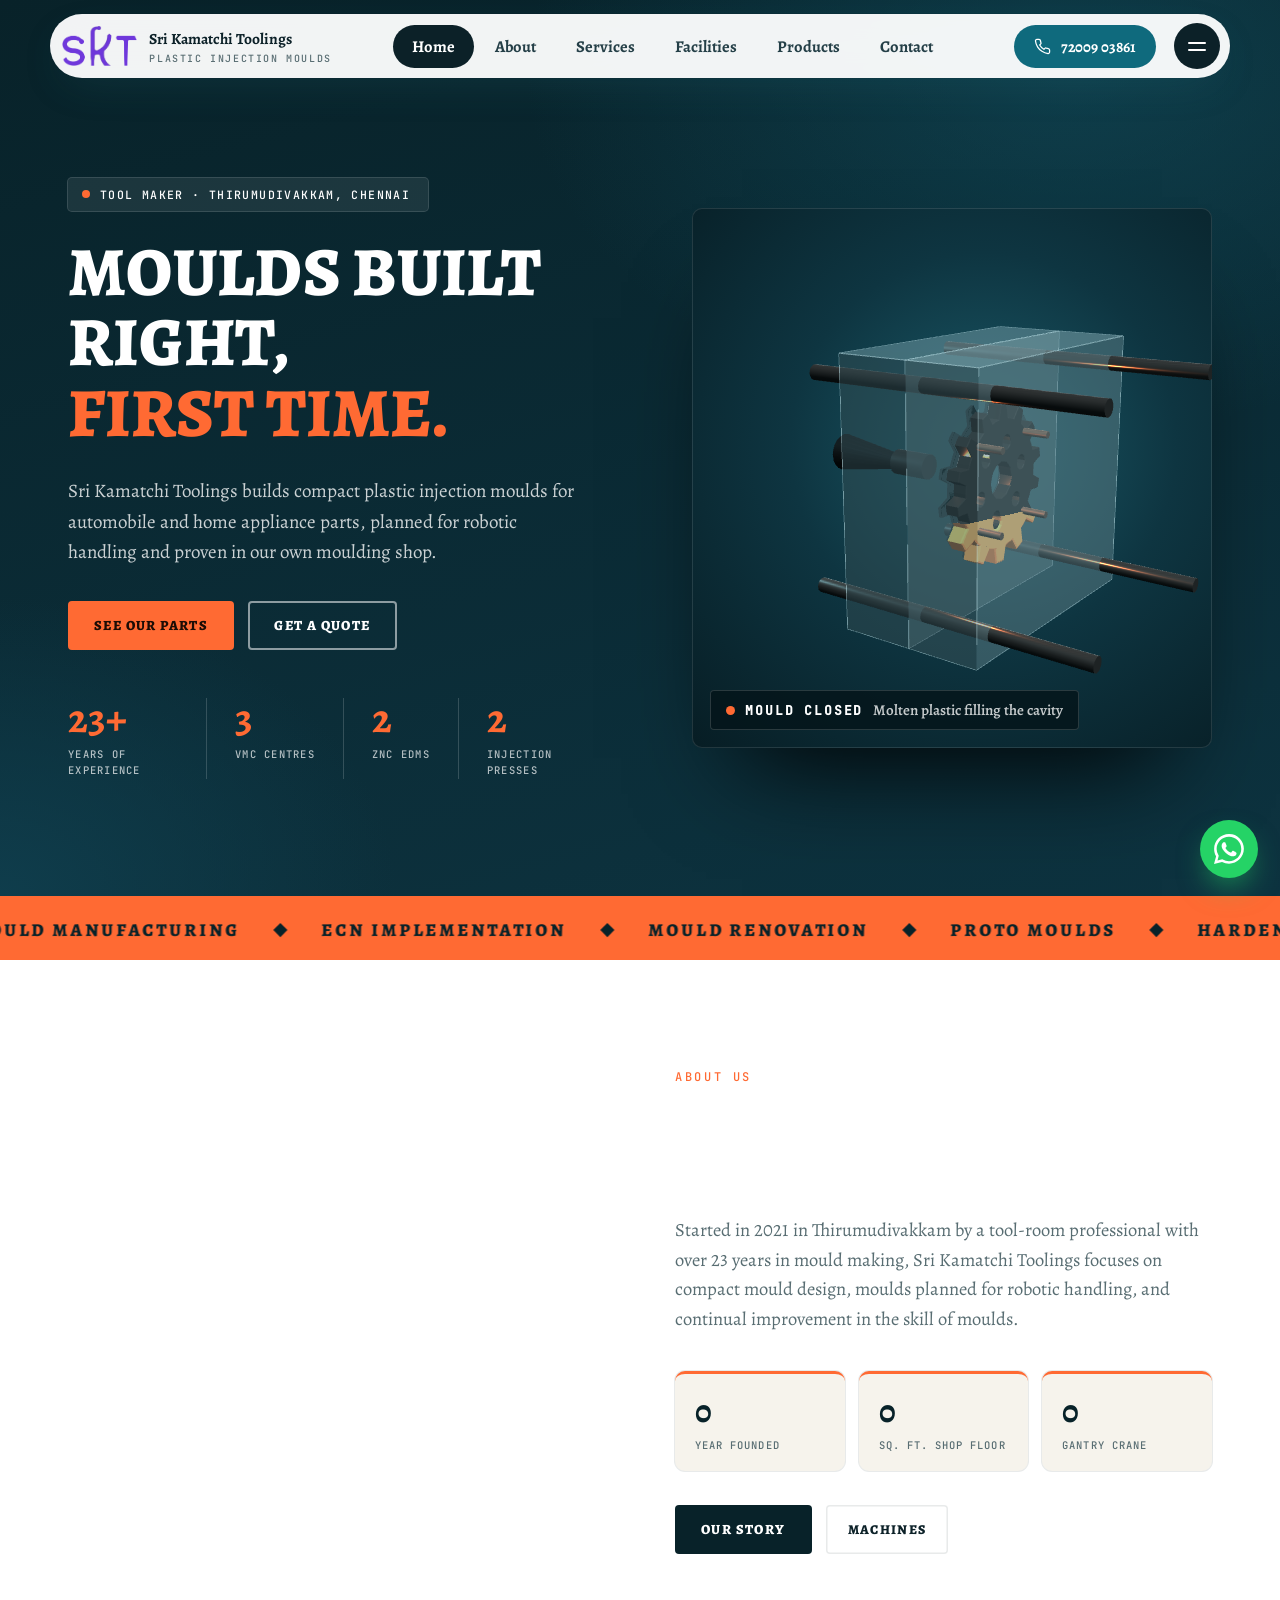
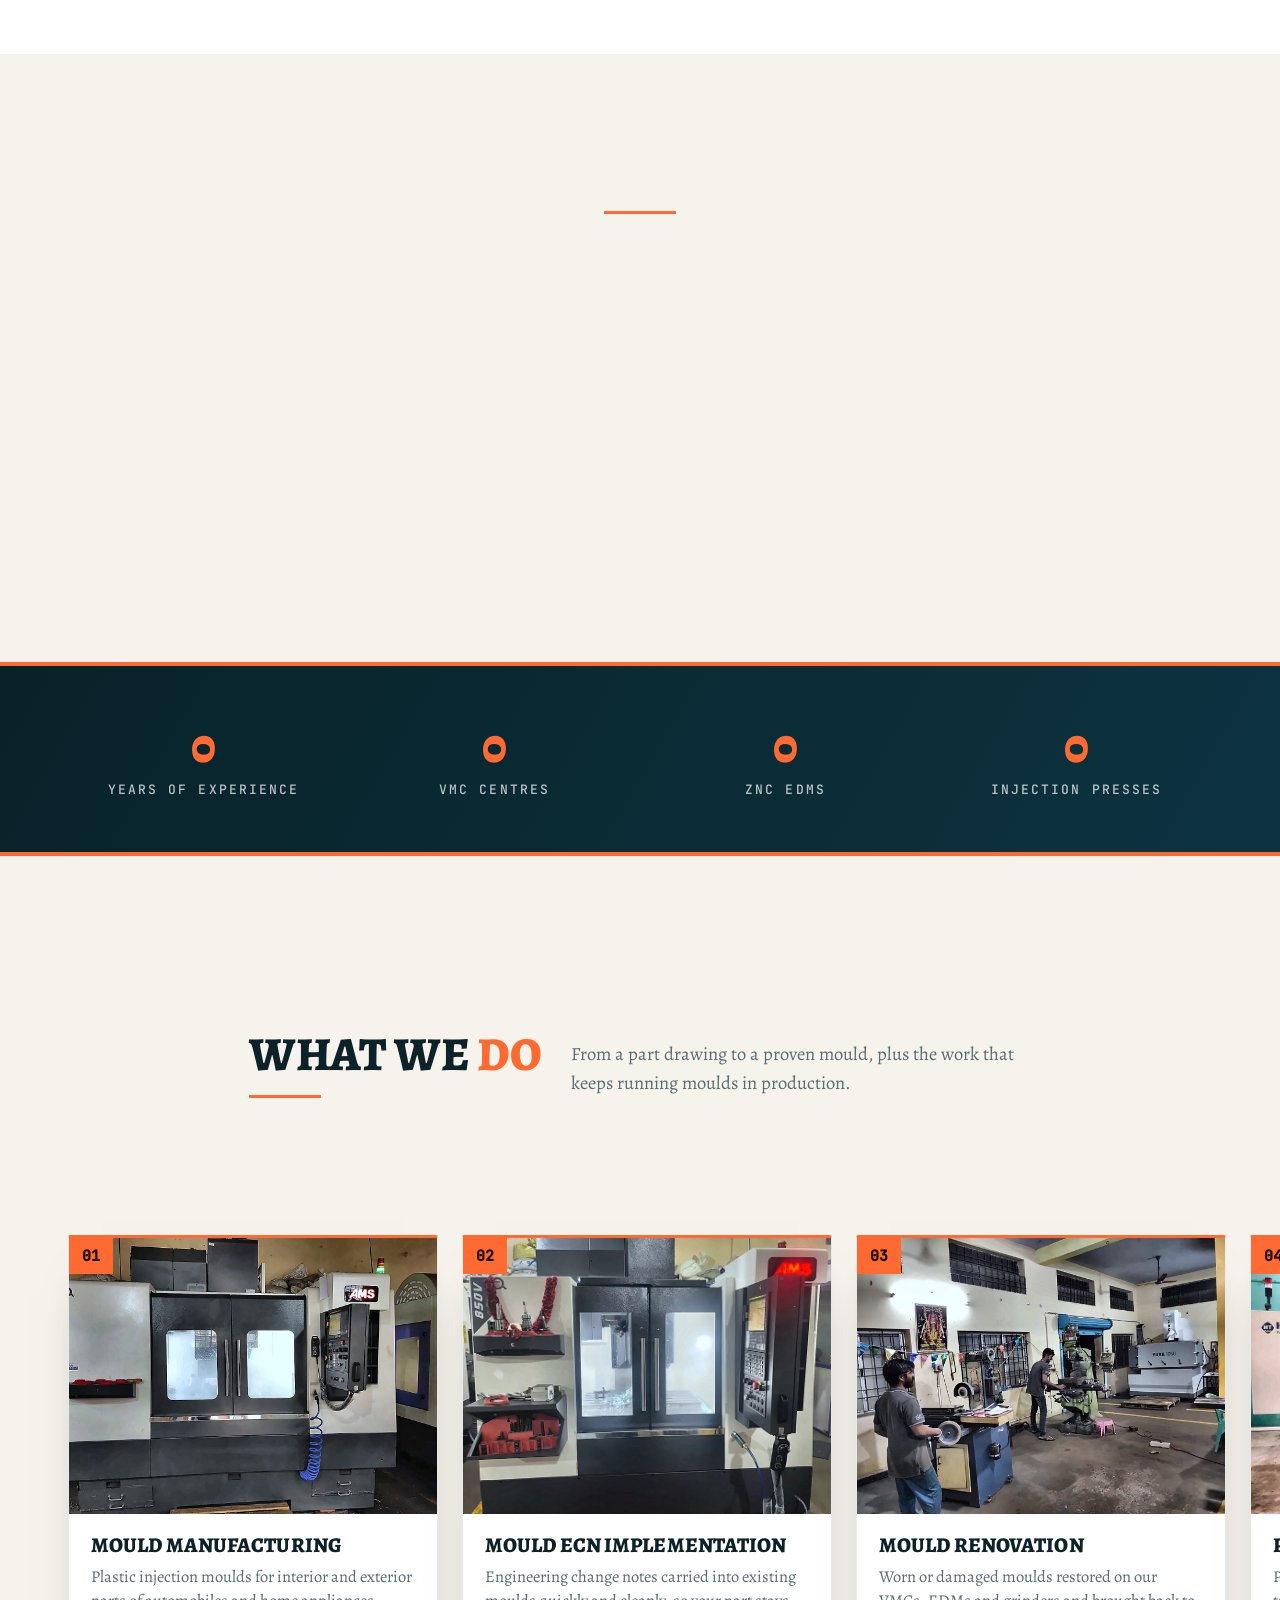
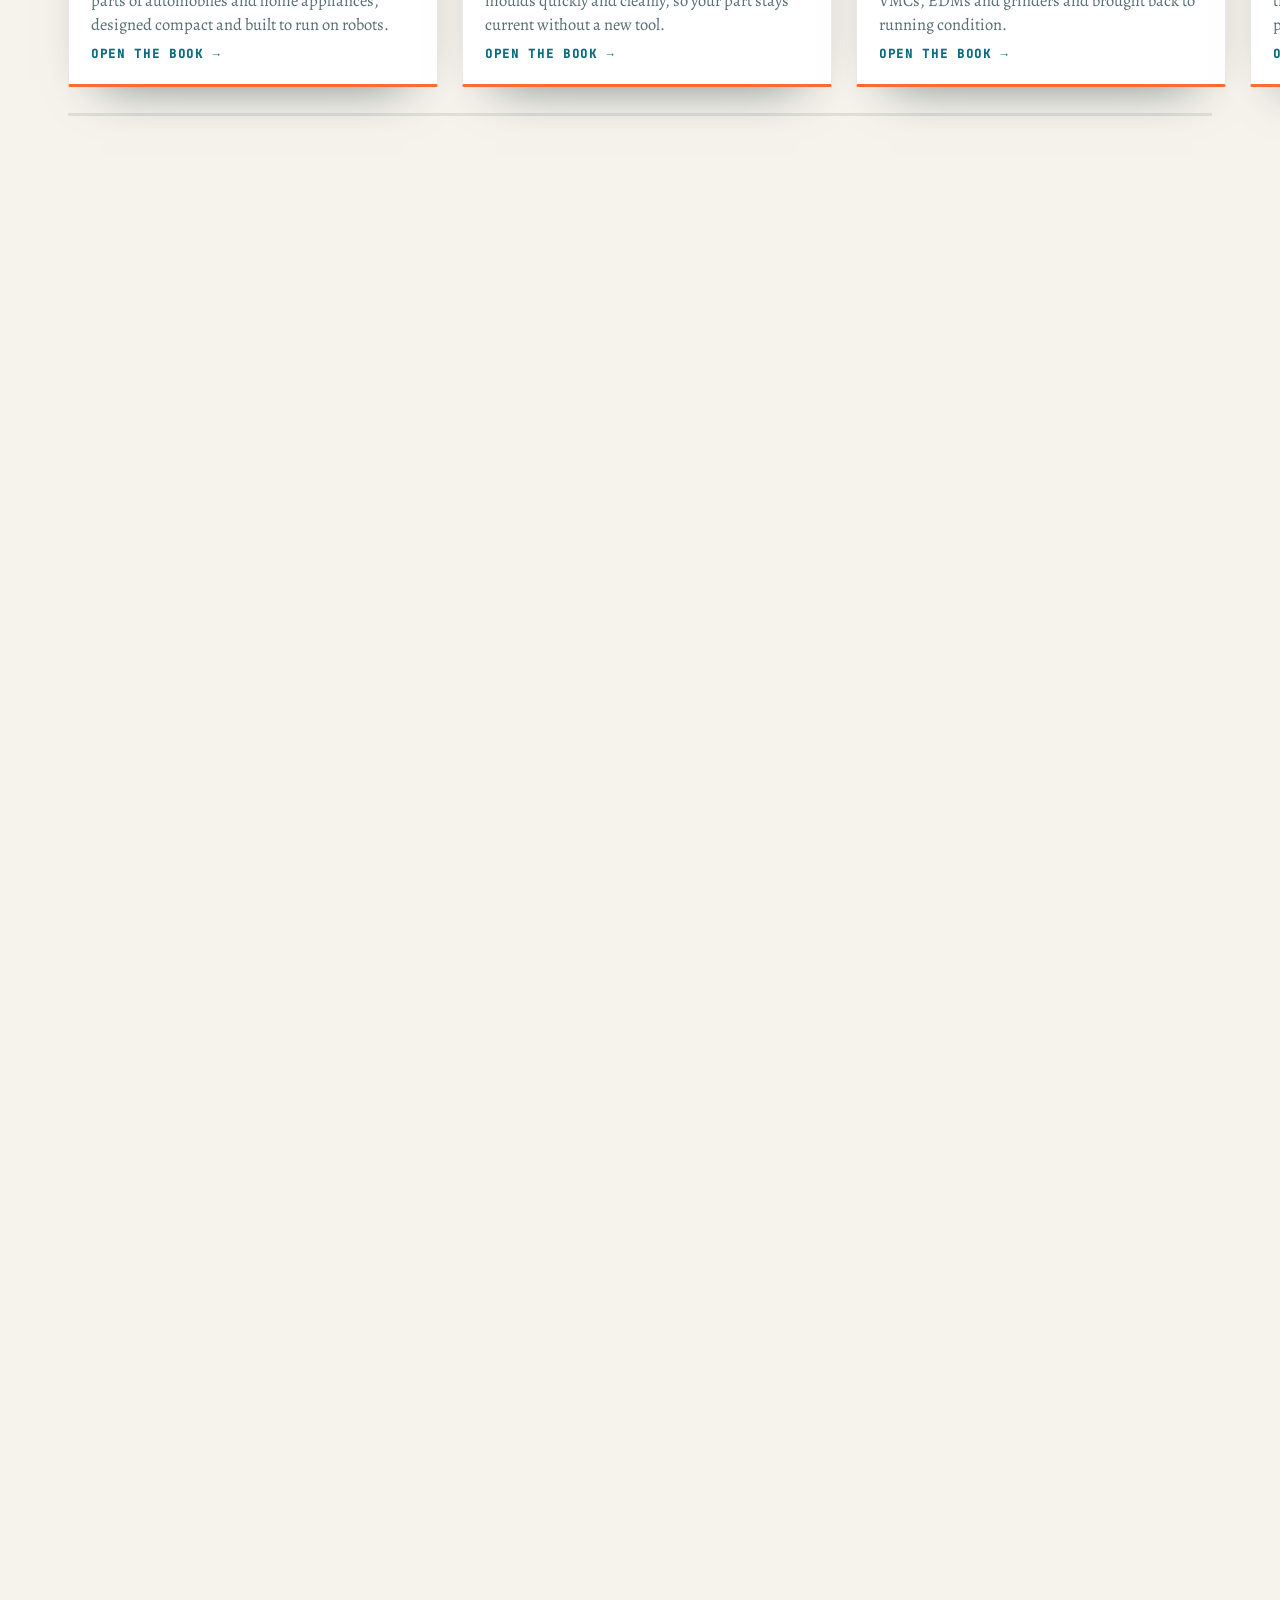
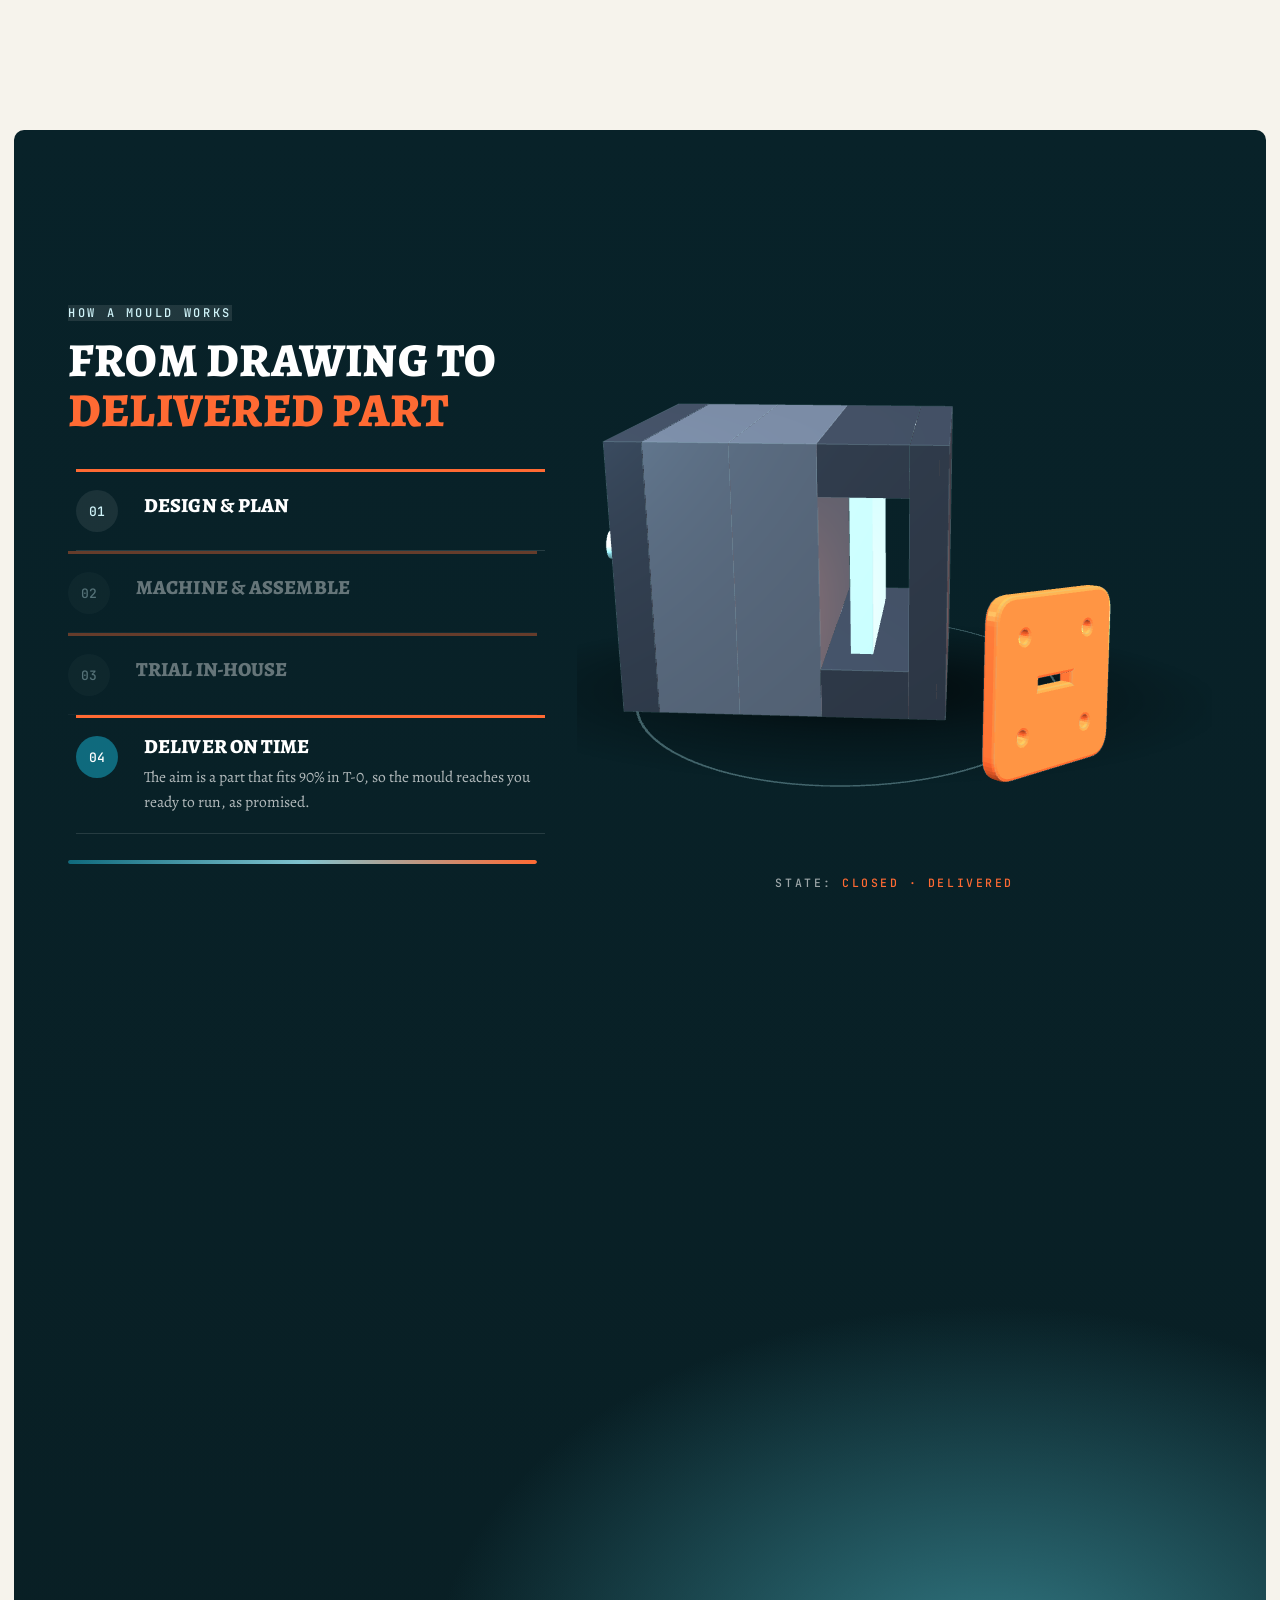
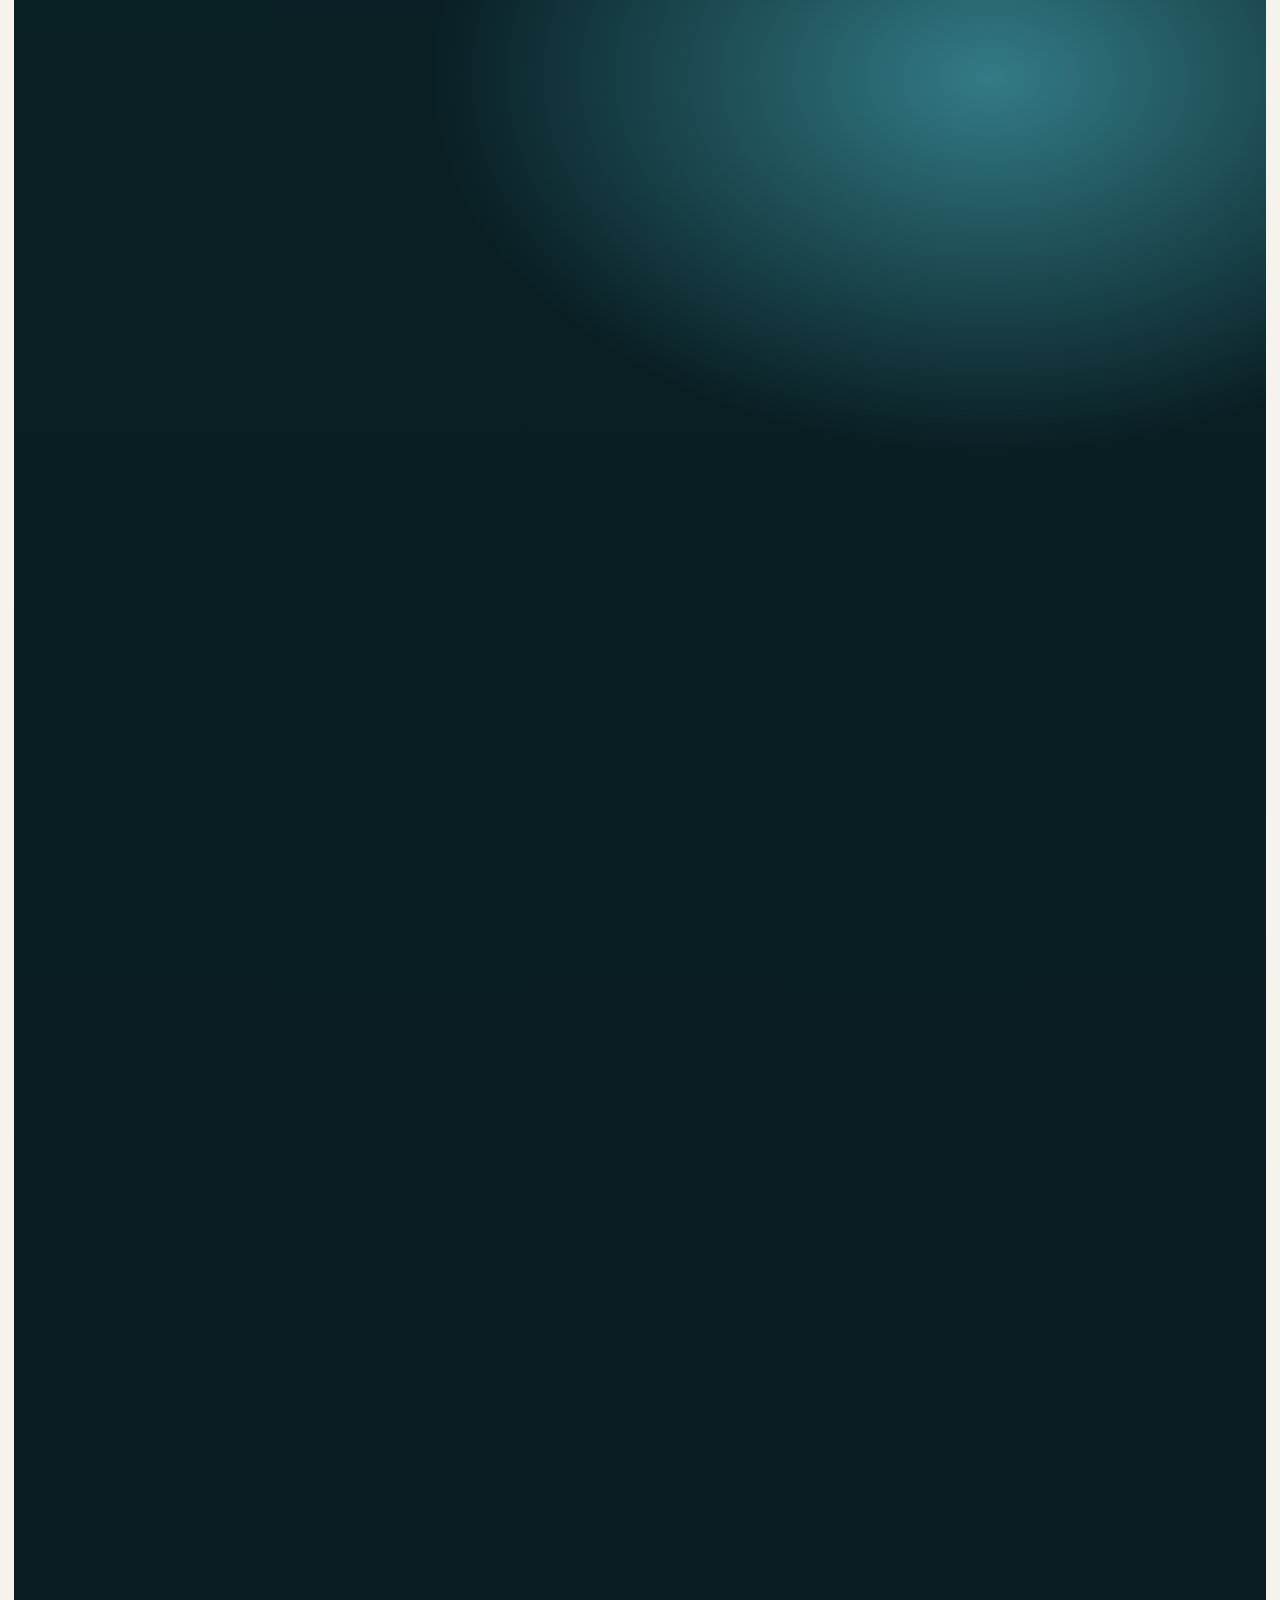
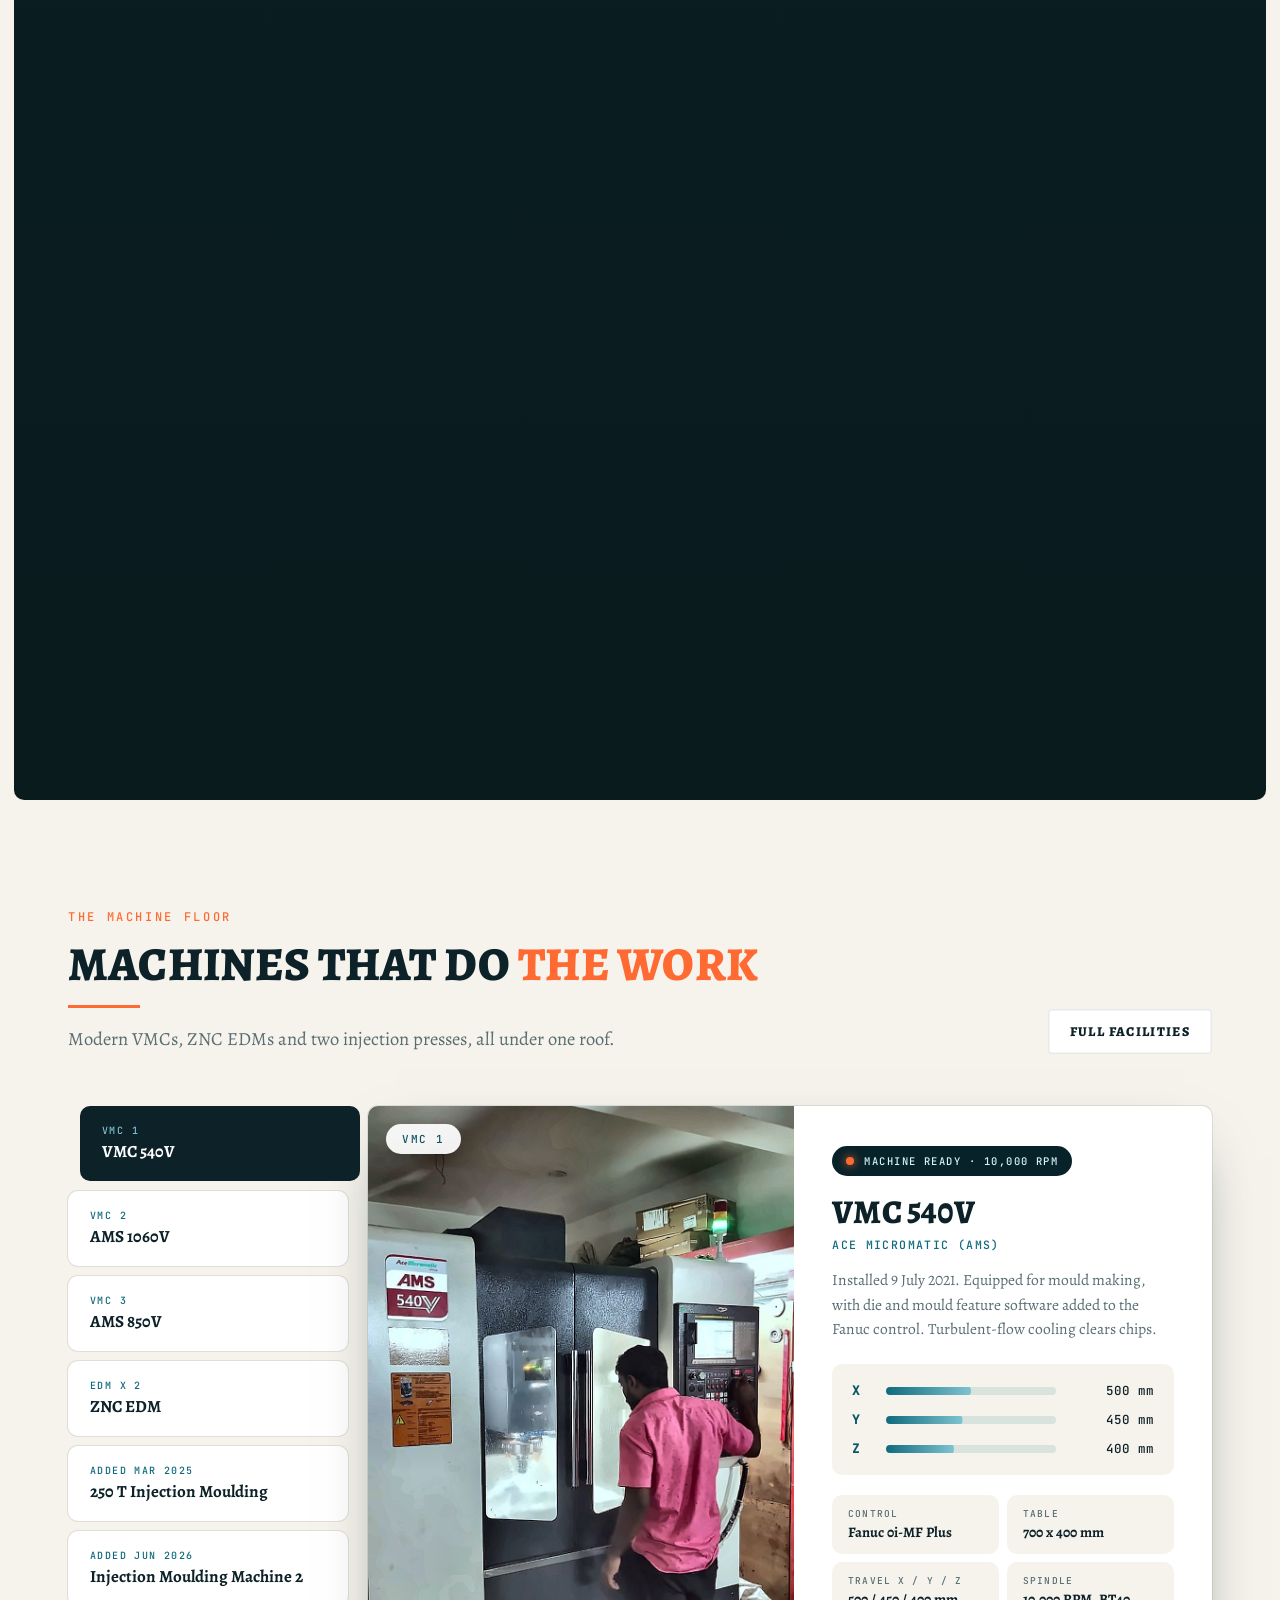
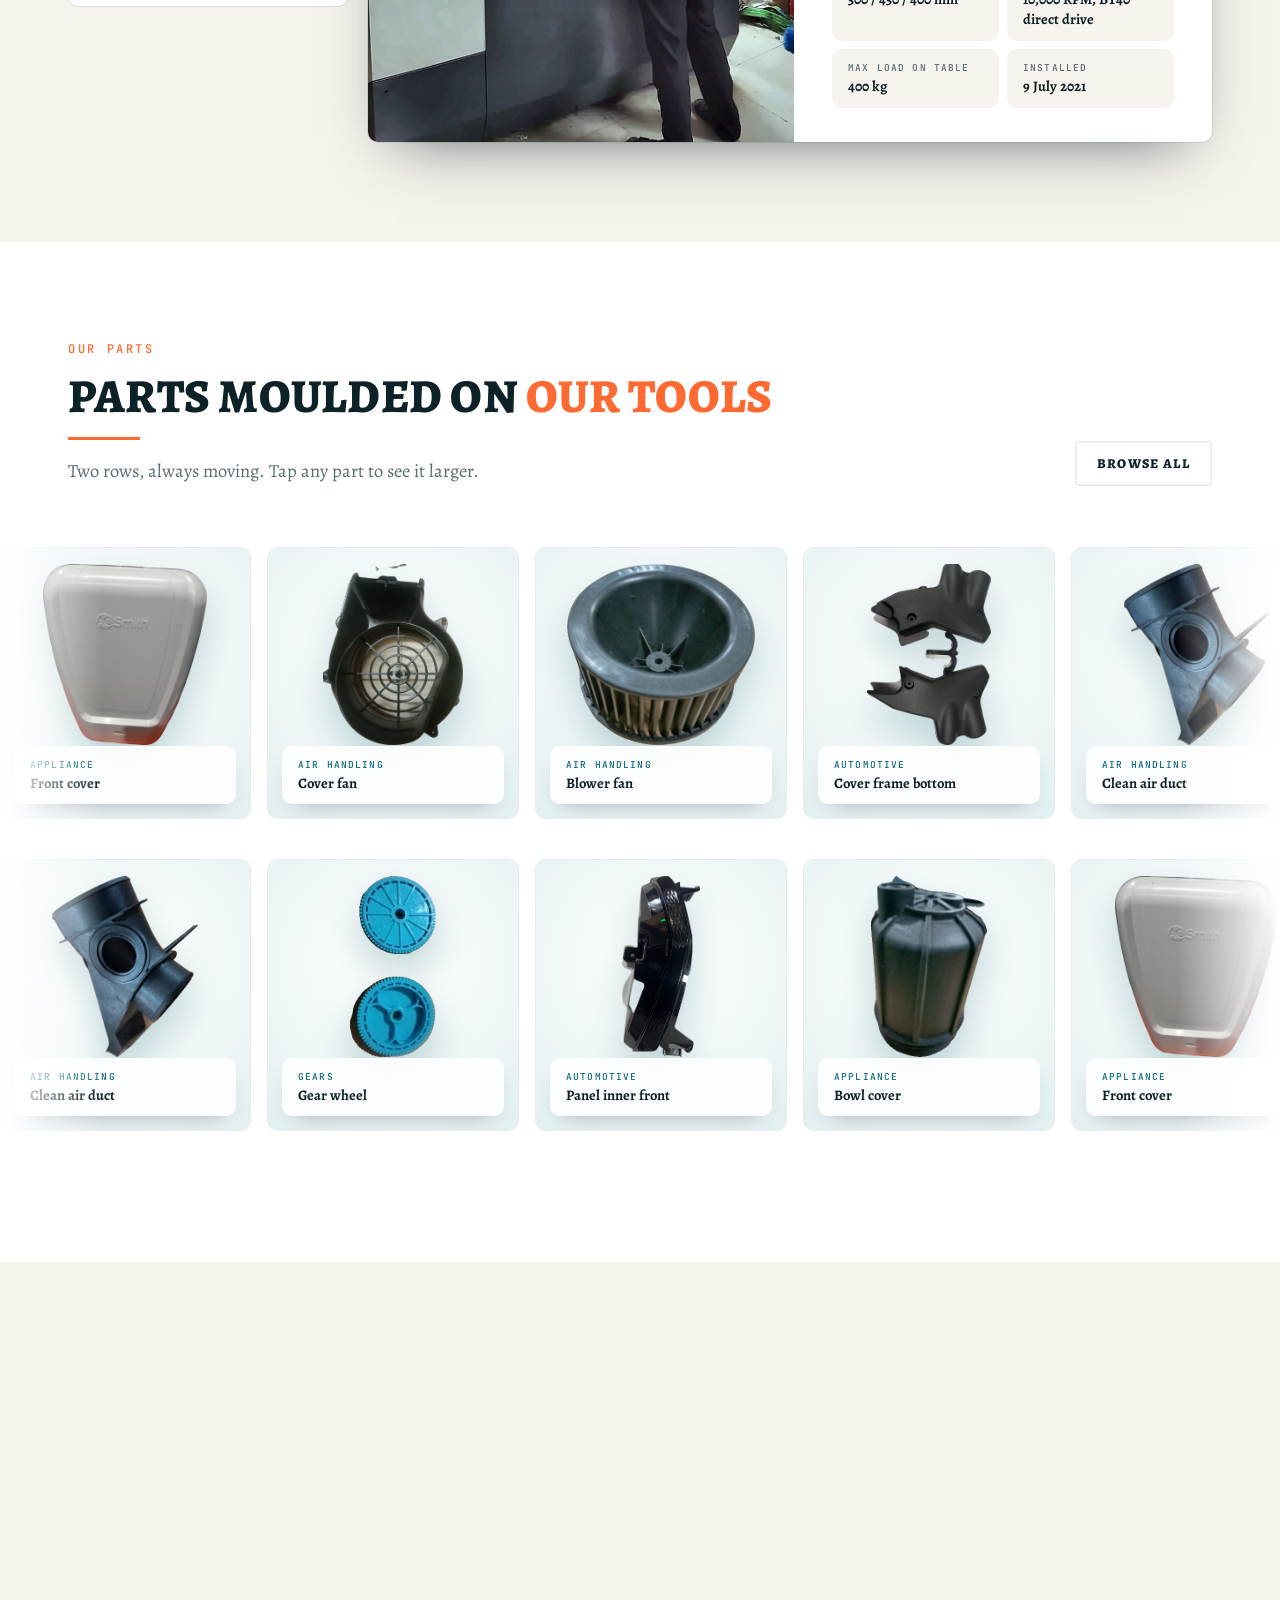
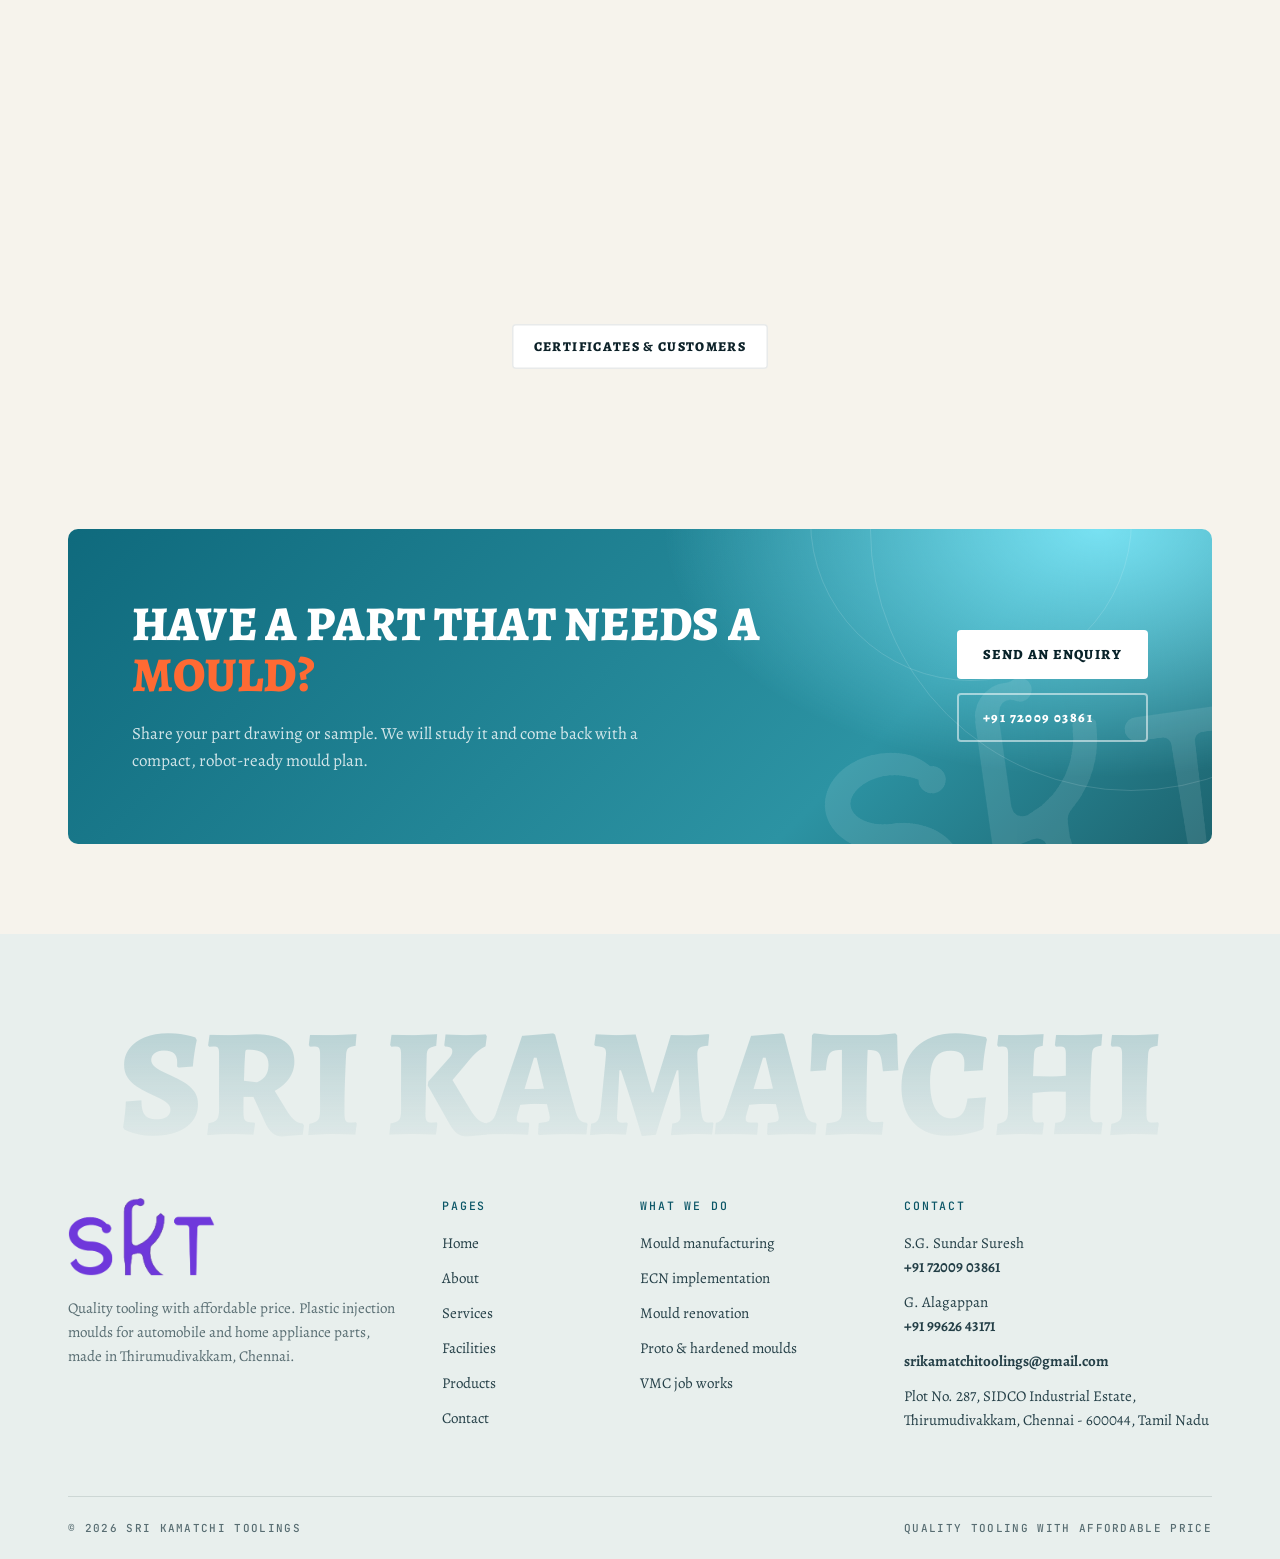
==== commit 36453814: "Home: 3D moulding hero, vision cards, stats band, scrolling What we do" ====
--- a/index.html
+++ b/index.html
@@ -1 +1 @@
-<!doctype html><html lang="en"><head><meta charset="utf-8"><meta name="viewport" content="width=device-width,initial-scale=1"><title>Sri Kamatchi Toolings | Plastic injection mould maker, Chennai</title><meta name="description" content="Sri Kamatchi Toolings makes compact plastic injection moulds for automobile and home appliance parts in Thirumudivakkam, Chennai. In-house VMC, EDM and injection moulding."><meta name="theme-color" content="#f5f9fa"><link rel="icon" href="img/logo.png"><link rel="preload" href="fonts/alegreya.woff2" as="font" type="font/woff2" crossorigin><link rel="preload" href="fonts/manrope.woff2" as="font" type="font/woff2" crossorigin><script>document.documentElement.classList.add('js');try{if(sessionStorage.getItem('skt-seen')==='1')document.documentElement.classList.add('quick')}catch(e){}</script><link rel="stylesheet" href="css/style.css?v=9"><link rel="stylesheet" href="css/theme.css?v=1"></head><body><div id="ld" aria-label="Loading"><div class="lh l"></div><div class="lh r"></div><div class="lc"><div class="lcw"><canvas aria-hidden="true"></canvas><div class="lt"><small>Welcome to</small><img src="img/logo.png" alt="Sri Kamatchi Toolings"><em>Plastic injection moulds</em><i></i></div></div></div></div><header id="hd"><div class="hd"><a class="logo" href="index.html" aria-label="Sri Kamatchi Toolings home"><img src="img/logo.png" alt="SKT logo" width="75" height="40"><div><b>Sri Kamatchi Toolings</b><small>Plastic injection moulds</small></div></a><nav aria-label="Main"><i class="pill"></i><a href="index.html" class="on">Home</a><a href="about.html">About</a><a href="services.html">Services</a><a href="facilities.html">Facilities</a><a href="products.html">Products</a><a href="contact.html">Contact</a></nav><a class="hcall" href="tel:+917200903861" aria-label="Call +91 72009 03861"><svg viewBox="0 0 24 24" fill="none" stroke="currentColor" stroke-width="1.8" stroke-linecap="round" stroke-linejoin="round" aria-hidden="true"><path d="M22 16.9v3a2 2 0 0 1-2.2 2 19.8 19.8 0 0 1-8.6-3.1 19.5 19.5 0 0 1-6-6A19.8 19.8 0 0 1 2.1 4.2 2 2 0 0 1 4.1 2h3a2 2 0 0 1 2 1.7c.1 1 .4 1.9.7 2.8a2 2 0 0 1-.5 2.1L8 9.9a16 16 0 0 0 6 6l1.3-1.3a2 2 0 0 1 2.1-.4c.9.3 1.8.6 2.8.7a2 2 0 0 1 1.7 2z"/></svg><span>72009 03861</span></a><button class="bg" aria-label="Menu" aria-expanded="false"><i></i><i></i></button></div></header><div id="mm"><a class="mi on" href="index.html">Home</a><a class="mi" href="about.html">About</a><a class="mi" href="services.html">Services</a><a class="mi" href="facilities.html">Facilities</a><a class="mi" href="products.html">Products</a><a class="mi" href="contact.html">Contact</a><div class="mf">Call <a href="tel:+917200903861">+91 72009 03861</a><br><a href="mailto:srikamatchitoolings@gmail.com">srikamatchitoolings@gmail.com</a></div></div><nav class="bn" aria-label="Quick"><a href="index.html" class="on"><svg viewBox="0 0 24 24" fill="none" stroke="currentColor" stroke-width="1.8" stroke-linecap="round" stroke-linejoin="round" aria-hidden="true"><path d="M3 11.5 12 4l9 7.5V20a1 1 0 0 1-1 1h-5v-6H9v6H4a1 1 0 0 1-1-1z"/></svg><span>Home</span></a><a href="about.html"><svg viewBox="0 0 24 24" fill="none" stroke="currentColor" stroke-width="1.8" stroke-linecap="round" stroke-linejoin="round" aria-hidden="true"><circle cx="9" cy="8" r="3.2"/><path d="M3 20c0-3.3 2.7-6 6-6s6 2.7 6 6"/><circle cx="17.5" cy="9" r="2.5"/><path d="M17 14.2c2.4.3 4.2 2.3 4.2 4.8"/></svg><span>About</span></a><a href="services.html"><svg viewBox="0 0 24 24" fill="none" stroke="currentColor" stroke-width="1.8" stroke-linecap="round" stroke-linejoin="round" aria-hidden="true"><path d="M4 5.5A1.5 1.5 0 0 1 5.5 4H11v16H5.5A1.5 1.5 0 0 1 4 18.5z"/><path d="M20 5.5A1.5 1.5 0 0 0 18.5 4H13v16h5.500a1.500 1.500 0 0 0 1.500-1.500z"/></svg><span>Services</span></a><a href="facilities.html"><svg viewBox="0 0 24 24" fill="none" stroke="currentColor" stroke-width="1.8" stroke-linecap="round" stroke-linejoin="round" aria-hidden="true"><circle cx="12" cy="12" r="3"/><circle cx="12" cy="12" r="6.6"/><path d="M12 2v3M12 19v3M2 12h3M19 12h3M4.9 4.9 7 7M17 17l2.1 2.1M4.9 19.1 7 17M17 7l2.1-2.1"/></svg><span>Facilities</span></a><a href="products.html"><svg viewBox="0 0 24 24" fill="none" stroke="currentColor" stroke-width="1.8" stroke-linecap="round" stroke-linejoin="round" aria-hidden="true"><path d="m12 3 8 4.5v9L12 21l-8-4.5v-9z"/><path d="m4 7.5 8 4.5 8-4.5M12 12v9"/></svg><span>Products</span></a><a href="contact.html"><svg viewBox="0 0 24 24" fill="none" stroke="currentColor" stroke-width="1.8" stroke-linecap="round" stroke-linejoin="round" aria-hidden="true"><path d="M22 16.9v3a2 2 0 0 1-2.2 2 19.8 19.8 0 0 1-8.6-3.1 19.5 19.5 0 0 1-6-6A19.8 19.8 0 0 1 2.1 4.2 2 2 0 0 1 4.1 2h3a2 2 0 0 1 2 1.7c.1 1 .4 1.9.7 2.8a2 2 0 0 1-.5 2.1L8 9.9a16 16 0 0 0 6 6l1.3-1.3a2 2 0 0 1 2.1-.4c.9.3 1.8.6 2.8.7a2 2 0 0 1 1.7 2z"/></svg><span>Contact</span></a></nav><section class="hero"><div class="wrap"><div><span class="tag"><i></i>Tool maker &middot; Thirumudivakkam, Chennai</span><h1><span>Moulds built</span><span>right, <em class="hl" style="font-style:normal">first time.</em></span></h1><p class="lead">Sri Kamatchi Toolings builds compact plastic injection moulds for automobile and home appliance parts, planned for robotic handling and proven in our own moulding shop.</p><div class="bts"><a class="btn" href="products.html">See our parts</a><a class="btn gh" href="contact.html">Get a quote</a></div><div class="ro"><div><b data-n="23" data-s="+">0</b><span>Years of experience</span></div><div><b data-n="3">0</b><span>VMC centres</span></div><div><b data-n="2">0</b><span>ZNC EDMs</span></div><div><b data-n="2">0</b><span>Injection presses</span></div></div></div><div class="cav"><div class="stage"><div class="seam"></div><i class="rg c"></i><i class="rg a"></i><i class="rg b"></i><div class="pt"><img src="img/cut/p_s26_4.png" alt="Cover fan" data-k="Air handling"><img src="img/cut/p_s25_3.png" alt="Front cover" data-k="Appliance"><img src="img/cut/p_s24_2.png" alt="Blower fan" data-k="Air handling"><img src="img/cut/p_s27_1.png" alt="Cover frame bottom" data-k="Automotive"><img src="img/cut/p_s26_1.png" alt="Clean air duct" data-k="Air handling"></div><div class="cap"><em>Air handling</em><b>Cover fan</b></div><div class="ix"><b>01</b><span>/ 05</span></div><div class="dock"><button type="button" class="th" aria-label="Cover fan"><img src="img/cut/p_s26_4.png" alt=""></button><button type="button" class="th" aria-label="Front cover"><img src="img/cut/p_s25_3.png" alt=""></button><button type="button" class="th" aria-label="Blower fan"><img src="img/cut/p_s24_2.png" alt=""></button><button type="button" class="th" aria-label="Cover frame bottom"><img src="img/cut/p_s27_1.png" alt=""></button><button type="button" class="th" aria-label="Clean air duct"><img src="img/cut/p_s26_1.png" alt=""></button></div></div><div class="bdg b1"><i><svg viewBox="0 0 24 24" fill="none" stroke="currentColor" stroke-width="1.8" stroke-linecap="round" stroke-linejoin="round" aria-hidden="true"><path d="M12 3 4.5 6v5.5c0 4.6 3.1 8.2 7.5 9.5 4.4-1.3 7.5-4.9 7.5-9.5V6z"/><path d="m8.8 12 2.3 2.3 4.2-4.6"/></svg></i><div><small>Certified</small><b>ISO 9001:2015</b></div></div><div class="bdg b2"><i><svg viewBox="0 0 24 24" fill="none" stroke="currentColor" stroke-width="1.8" stroke-linecap="round" stroke-linejoin="round" aria-hidden="true"><circle cx="12" cy="12" r="9"/><circle cx="12" cy="12" r="5"/><circle cx="12" cy="12" r="1.2"/></svg></i><div><small>Target</small><b>90% fit in T-0</b></div></div></div></div></section><div class="mq" aria-label="Our services"><div class="tr"><span>Mould manufacturing</span><span>ECN implementation</span><span>Mould renovation</span><span>Proto moulds</span><span>Hardened moulds</span><span>Critical techniques</span><span>VMC job works</span></div></div><section class="s"><div class="wrap"><div class="sh2"><div><div class="eb">Vision &middot; Mission &middot; Values</div><h2>What we promise on <span class="hl">every mould</span></h2></div></div><div class="acc rv"><article class="ac on" tabindex="0"><div class="vt"><i><svg viewBox="0 0 24 24" fill="none" stroke="currentColor" stroke-width="1.8" stroke-linecap="round" stroke-linejoin="round" aria-hidden="true"><path d="M2 12s3.6-7 10-7 10 7 10 7-3.6 7-10 7S2 12 2 12z"/><circle cx="12" cy="12" r="3"/></svg></i><span>Vision</span></div><div class="bd"><span class="ic"><svg viewBox="0 0 24 24" fill="none" stroke="currentColor" stroke-width="1.8" stroke-linecap="round" stroke-linejoin="round" aria-hidden="true"><path d="M2 12s3.6-7 10-7 10 7 10 7-3.6 7-10 7S2 12 2 12z"/><circle cx="12" cy="12" r="3"/></svg></span><h3>Our Vision</h3><p class="q">&ldquo;Quality Tooling with Affordable Price&rdquo;</p><ul><li>Manufacturer of plastic injection moulds</li><li>High quality, every time</li><li>Delivery on time</li><li>Continuous business with delighted customers</li></ul></div></article><article class="ac" tabindex="0"><div class="vt"><i><svg viewBox="0 0 24 24" fill="none" stroke="currentColor" stroke-width="1.8" stroke-linecap="round" stroke-linejoin="round" aria-hidden="true"><circle cx="12" cy="12" r="9"/><circle cx="12" cy="12" r="5"/><circle cx="12" cy="12" r="1.2"/></svg></i><span>Mission</span></div><div class="bd"><span class="ic"><svg viewBox="0 0 24 24" fill="none" stroke="currentColor" stroke-width="1.8" stroke-linecap="round" stroke-linejoin="round" aria-hidden="true"><circle cx="12" cy="12" r="9"/><circle cx="12" cy="12" r="5"/><circle cx="12" cy="12" r="1.2"/></svg></span><h3>Our Mission</h3><p class="q">First time right, superior part quality.</p><ul><li>90% fit, dimensionally and aesthetically, in T-0</li><li>Adhere to customer commitments</li><li>Superior part quality</li><li>Continual improvement by seeking professionalism in all activities</li></ul></div></article><article class="ac" tabindex="0"><div class="vt"><i><svg viewBox="0 0 24 24" fill="none" stroke="currentColor" stroke-width="1.8" stroke-linecap="round" stroke-linejoin="round" aria-hidden="true"><circle cx="9" cy="8" r="3.2"/><path d="M3 20c0-3.3 2.7-6 6-6s6 2.7 6 6"/><circle cx="17.5" cy="9" r="2.5"/><path d="M17 14.2c2.4.3 4.2 2.3 4.2 4.8"/></svg></i><span>Values</span></div><div class="bd"><span class="ic"><svg viewBox="0 0 24 24" fill="none" stroke="currentColor" stroke-width="1.8" stroke-linecap="round" stroke-linejoin="round" aria-hidden="true"><circle cx="9" cy="8" r="3.2"/><path d="M3 20c0-3.3 2.7-6 6-6s6 2.7 6 6"/><circle cx="17.5" cy="9" r="2.5"/><path d="M17 14.2c2.4.3 4.2 2.3 4.2 4.8"/></svg></span><h3>Our Values</h3><p class="q">People and process, held together.</p><ul><li>Team work and leadership</li><li>Supplier relationship</li><li>Process approach</li><li>People involvement</li><li>Customer focus</li></ul></div></article></div></div></section><section class="s paper"><div class="wrap two"><div class="collage rv"><img class="c1" src="img/floor-gantry.jpg" alt="SKT shop floor with gantry crane" loading="lazy"><div class="badge" aria-hidden="true"><svg viewBox="0 0 150 150"><defs><path id="bp" d="M75 75m-58 0a58 58 0 1 1 116 0a58 58 0 1 1-116 0"/></defs><text><textPath href="#bp" textLength="356" lengthAdjust="spacing">YEARS IN MOULD MAKING &#183; SINCE 2021 &#183; </textPath></text></svg><b>23<sup>+</sup></b></div><img class="c2" src="img/vmc3.jpg" alt="VMC 3 machining centre" loading="lazy"></div><div><div class="eb">About us</div><h2>A tool room built by <span class="hl">tool makers.</span></h2><p class="sub">Started in 2021 in Thirumudivakkam by a tool-room professional with over 23 years in mould making, Sri Kamatchi Toolings focuses on compact mould design, moulds planned for robotic handling, and continual improvement in the skill of moulds.</p><div class="nums"><div><b data-n="2021">0</b><span>Year founded</span></div><div><b data-n="2200" data-c="1">0</b><span>Sq. ft. shop floor</span></div><div><b data-n="2" data-s=" T">0</b><span>Gantry crane</span></div></div><div class="bts" style="margin-top:34px"><a class="btn dk" href="about.html">Our story</a><a class="lnk" href="facilities.html">Machines</a></div></div></div></section><section class="s" style="padding-top:20px"><div class="wrap"><div class="sh2"><div><div class="eb">By the numbers</div><h2>Small shop, <span class="hl">serious capacity</span></h2></div></div><div class="bnt"><div class="bt pu w2 h2 rv"><img class="wmk" src="img/logo.png" alt=""><div><b data-n="23" data-s="+">0</b></div><div><span>Years of mould-making experience</span><p>Our founder brings over two decades of tool-room knowledge to every mould that leaves the floor.</p></div><i class="deco"></i></div><div class="bt  rv"><div><b data-n="3">0</b></div><div><span>VMC centres</span><p>Fanuc-controlled machining centres.</p></div><i class="deco"></i></div><div class="bt tn rv"><div><b data-n="2">0</b></div><div><span>ZNC EDMs</span><p>For deep ribs and sharp corners.</p></div><i class="deco"></i></div><div class="bt nk rv"><div><b data-n="2">0</b></div><div><span>Injection presses</span><p>In-house trials and production.</p></div><i class="deco"></i></div><div class="bt am rv"><div><b data-n="90" data-s="%">0</b></div><div><span>Fit target in T-0</span></div><i class="deco"></i></div><div class="bt  rv"><div><b data-n="2200" data-c="1">0</b></div><div><span>Sq. ft. shop floor</span></div><i class="deco"></i></div><div class="bt tn w2 rv"><div><b>80-450 T</b></div><div><span>Trial presses through partners</span><p>From 80 T to 450 T, so any mould can be proven at the right tonnage.</p></div><i class="deco"></i></div><div class="bt  rv"><div><b data-n="2" data-s=" T">0</b></div><div><span>Gantry crane</span></div><i class="deco"></i></div></div></div></section><section id="flow"><div class="pin"><div class="wrap"><div><div class="eb">How a mould works</div><h2>From drawing to <span class="hl">delivered part</span></h2><div class="stps"><div class="stp"><b>01</b><h4>Design &amp; plan</h4><p>Compact mould design, with the part, gate and cooling planned for robotic take-out before steel is cut.</p></div><div class="stp"><b>02</b><h4>Machine &amp; assemble</h4><p>Cavity and core are machined on our VMCs, burned on EDM, ground and fitted on our 2 ton crane floor.</p></div><div class="stp"><b>03</b><h4>Trial in-house</h4><p>The mould opens, the ejector pins push the part off the core, and we check dimensions and looks on our own press.</p></div><div class="stp"><b>04</b><h4>Deliver on time</h4><p>The aim is a part that fits 90% in T-0, so the mould reaches you ready to run, as promised.</p></div></div><div class="pbar"><i></i></div></div><div class="mv" id="mv"><div class="state">State: <b>Closed</b></div></div></div></div></section><section class="s paper"><div class="wrap"><div class="sh2"><div><div class="eb">What we do</div><h2>Services &amp; <span class="hl">products</span></h2><p class="sub">From a part drawing to a proven mould, plus the work that keeps running moulds in production.</p></div><a class="lnk" href="products.html">All parts</a></div><div class="rows"><a class="row rv big" href="contact.html"><svg class="deco" viewBox="0 0 330 260" fill="none" stroke="#fff" stroke-width="2" aria-hidden="true"><rect x="30" y="20" width="270" height="70" rx="16"/><rect x="30" y="110" width="270" height="70" rx="16"/><path d="M80 90v20M250 90v20M120 20V6M210 20V6M165 180v52"/><circle cx="165" cy="240" r="10"/><path d="M62 55h64M62 145h64M204 55h64M204 145h64" stroke-dasharray="3 7"/></svg><span class="ic"><svg viewBox="0 0 24 24" fill="none" stroke="currentColor" stroke-width="1.8" stroke-linecap="round" stroke-linejoin="round" aria-hidden="true"><rect x="3" y="3.5" width="18" height="7" rx="2"/><rect x="3" y="13.5" width="18" height="7" rx="2"/><path d="M8 10.5v3M16 10.5v3"/></svg></span><span class="ar"><svg viewBox="0 0 24 24" fill="none" stroke="currentColor" stroke-width="1.8" stroke-linecap="round" stroke-linejoin="round" aria-hidden="true"><path d="M7 17 17 7M8 7h9v9"/></svg></span><h3>Mould manufacturing</h3><p>Plastic injection moulds for interior and exterior parts of automobiles and home appliances, designed compact and built to run on robots.</p></a><a class="row rv" href="contact.html"><span class="ic"><svg viewBox="0 0 24 24" fill="none" stroke="currentColor" stroke-width="1.8" stroke-linecap="round" stroke-linejoin="round" aria-hidden="true"><path d="M14 3H7a2 2 0 0 0-2 2v14a2 2 0 0 0 2 2h10a2 2 0 0 0 2-2V8z"/><path d="M14 3v5h5"/><path d="M9.3 14.2A3 3 0 0 1 14.6 13M14.7 17.8A3 3 0 0 1 9.4 19"/></svg></span><span class="ar"><svg viewBox="0 0 24 24" fill="none" stroke="currentColor" stroke-width="1.8" stroke-linecap="round" stroke-linejoin="round" aria-hidden="true"><path d="M7 17 17 7M8 7h9v9"/></svg></span><h3>Mould ECN implementation</h3><p>Engineering change notes carried into existing moulds quickly and cleanly, so your part stays current without a new tool.</p></a><a class="row rv" href="contact.html"><span class="ic"><svg viewBox="0 0 24 24" fill="none" stroke="currentColor" stroke-width="1.8" stroke-linecap="round" stroke-linejoin="round" aria-hidden="true"><path d="M14.7 6.3a1 1 0 0 0 0 1.4l1.6 1.6a1 1 0 0 0 1.4 0l3.77-3.77a6 6 0 0 1-7.94 7.94l-6.91 6.91a2.12 2.12 0 0 1-3-3l6.91-6.91a6 6 0 0 1 7.94-7.94l-3.76 3.76z"/></svg></span><span class="ar"><svg viewBox="0 0 24 24" fill="none" stroke="currentColor" stroke-width="1.8" stroke-linecap="round" stroke-linejoin="round" aria-hidden="true"><path d="M7 17 17 7M8 7h9v9"/></svg></span><h3>Mould renovation</h3><p>Worn or damaged moulds restored on our VMCs, EDMs and grinders and brought back to running condition.</p></a><a class="row rv" href="contact.html"><span class="ic"><svg viewBox="0 0 24 24" fill="none" stroke="currentColor" stroke-width="1.8" stroke-linecap="round" stroke-linejoin="round" aria-hidden="true"><path d="m12 3 8 4.5v9L12 21l-8-4.5v-9z"/><path d="m4 7.5 8 4.5 8-4.5M12 12v9"/></svg></span><span class="ar"><svg viewBox="0 0 24 24" fill="none" stroke="currentColor" stroke-width="1.8" stroke-linecap="round" stroke-linejoin="round" aria-hidden="true"><path d="M7 17 17 7M8 7h9v9"/></svg></span><h3>Proto moulds</h3><p>Prototype tools to prove a part design early, with trials on our own press or trusted partner presses from 80 T to 450 T.</p></a><a class="row rv" href="contact.html"><span class="ic"><svg viewBox="0 0 24 24" fill="none" stroke="currentColor" stroke-width="1.8" stroke-linecap="round" stroke-linejoin="round" aria-hidden="true"><path d="M12 3 4.5 6v5.5c0 4.6 3.1 8.2 7.5 9.5 4.4-1.3 7.5-4.9 7.5-9.5V6z"/><path d="m8.8 12 2.3 2.3 4.2-4.6"/></svg></span><span class="ar"><svg viewBox="0 0 24 24" fill="none" stroke="currentColor" stroke-width="1.8" stroke-linecap="round" stroke-linejoin="round" aria-hidden="true"><path d="M7 17 17 7M8 7h9v9"/></svg></span><h3>Hardened moulds</h3><p>Moulds made from hardened steel for long production runs, with heat treatment and texturing through trusted partners.</p></a><a class="row rv wide" href="contact.html"><span class="ic"><svg viewBox="0 0 24 24" fill="none" stroke="currentColor" stroke-width="1.8" stroke-linecap="round" stroke-linejoin="round" aria-hidden="true"><circle cx="12" cy="12" r="3"/><circle cx="12" cy="12" r="6.6"/><path d="M12 2v3M12 19v3M2 12h3M19 12h3M4.9 4.9 7 7M17 17l2.1 2.1M4.9 19.1 7 17M17 7l2.1-2.1"/></svg></span><span class="ar"><svg viewBox="0 0 24 24" fill="none" stroke="currentColor" stroke-width="1.8" stroke-linecap="round" stroke-linejoin="round" aria-hidden="true"><path d="M7 17 17 7M8 7h9v9"/></svg></span><h3>Critical techniques</h3><p>Mechanisms that need care, such as unscrewing moulds and rack-and-pinion concepts for threaded and complex parts.</p></a><a class="row rv wide" href="contact.html"><span class="ic"><svg viewBox="0 0 24 24" fill="none" stroke="currentColor" stroke-width="1.8" stroke-linecap="round" stroke-linejoin="round" aria-hidden="true"><path d="M9 3h6v5H9z"/><path d="M10.5 8v5l1.5 4 1.5-4V8"/><path d="M4 21h16M12 17v4"/></svg></span><span class="ar"><svg viewBox="0 0 24 24" fill="none" stroke="currentColor" stroke-width="1.8" stroke-linecap="round" stroke-linejoin="round" aria-hidden="true"><path d="M7 17 17 7M8 7h9v9"/></svg></span><h3>VMC job works</h3><p>Spare machining capacity on three modern VMCs with Fanuc controls, available for outside jobs.</p></a></div></div></section><section class="s"><div class="wrap"><div class="sh2"><div><div class="eb">The machine floor</div><h2>Machines that do <span class="hl">the work</span></h2><p class="sub">Modern VMCs, ZNC EDMs and two injection presses, all under one roof.</p></div><a class="lnk" href="facilities.html">Full facilities</a></div><div class="hmi"><div class="mlist"><button type="button"><small>VMC 1</small>VMC 540V</button><button type="button"><small>VMC 2</small>AMS 1060V</button><button type="button"><small>VMC 3</small>AMS 850V</button><button type="button"><small>EDM x 2</small>ZNC EDM</button><button type="button"><small>Added Mar 2025</small>250 T Injection Moulding</button><button type="button"><small>Added Jun 2026</small>Injection Moulding Machine 2</button></div><div><article class="mp"><div class="im"><img alt="VMC 540V" loading="lazy" src="img/vmc1.jpg"/><span class="st">VMC 1</span></div><div class="bd"><div class="scr">Machine ready · 10,000 RPM</div><h3>VMC 540V</h3><div class="by">Ace Micromatic (AMS)</div><p class="nt">Installed 9 July 2021. Equipped for mould making, with die and mould feature software added to the Fanuc control. Turbulent-flow cooling clears chips.</p><div class="ax"><div><b>X</b><em style="--w:0.500"><i></i></em><span data-v="500">0 mm</span></div><div><b>Y</b><em style="--w:0.450"><i></i></em><span data-v="450">0 mm</span></div><div><b>Z</b><em style="--w:0.400"><i></i></em><span data-v="400">0 mm</span></div></div><div class="sp"><div><small>Control</small><b>Fanuc 0i-MF Plus</b></div><div><small>Table</small><b>700 x 400 mm</b></div><div><small>Travel X / Y / Z</small><b>500 / 450 / 400 mm</b></div><div><small>Spindle</small><b>10,000 RPM, BT40 direct drive</b></div><div><small>Max load on table</small><b>400 kg</b></div><div><small>Installed</small><b>9 July 2021</b></div></div></div></article><article class="mp"><div class="im"><img alt="AMS 1060V" loading="lazy" src="img/vmc2.jpg"/><span class="st">VMC 2</span></div><div class="bd"><div class="scr">Machine ready · 12,000 RPM</div><h3>AMS 1060V</h3><div class="by">2024 June model</div><p class="nt">The big-bed machine for large cavities and cores, with a spindle chiller to hold accuracy on long cuts.</p><div class="ax"><div><b>X</b><em style="--w:1.000"><i></i></em><span data-v="1000">0 mm</span></div><div><b>Y</b><em style="--w:0.630"><i></i></em><span data-v="630">0 mm</span></div><div><b>Z</b><em style="--w:0.600"><i></i></em><span data-v="600">0 mm</span></div></div><div class="sp"><div><small>Control</small><b>Fanuc 0i-MF Plus</b></div><div><small>Table</small><b>1200 x 600 mm</b></div><div><small>Travel X / Y / Z</small><b>1000 / 630 / 600 mm</b></div><div><small>Spindle</small><b>12,000 RPM, BT40, spindle chiller</b></div><div><small>Max load on table</small><b>800 kg</b></div><div><small>Model year</small><b>June 2024</b></div></div></div></article><article class="mp"><div class="im"><img alt="AMS 850V" loading="lazy" src="img/vmc3.jpg"/><span class="st">VMC 3</span></div><div class="bd"><div class="scr">Machine ready · 10,000 RPM</div><h3>AMS 850V</h3><div class="by">2024 December model</div><p class="nt">Mid-size machining centre equipped for mould making, with die and mould features in the control.</p><div class="ax"><div><b>X</b><em style="--w:0.800"><i></i></em><span data-v="800">0 mm</span></div><div><b>Y</b><em style="--w:0.510"><i></i></em><span data-v="510">0 mm</span></div><div><b>Z</b><em style="--w:0.510"><i></i></em><span data-v="510">0 mm</span></div></div><div class="sp"><div><small>Control</small><b>Fanuc 0i-MF Plus</b></div><div><small>Table</small><b>1000 x 500 mm</b></div><div><small>Travel X / Y / Z</small><b>800 / 510 / 510 mm</b></div><div><small>Spindle</small><b>10,000 RPM, BT40</b></div><div><small>Max load on table</small><b>500 kg</b></div><div><small>Model year</small><b>December 2024</b></div></div></div></article><article class="mp"><div class="im"><img alt="ZNC EDM" loading="lazy" src="img/edm.jpg"/><span class="st">EDM x 2</span></div><div class="bd"><div class="scr">Machine ready · 1.5 ton</div><h3>ZNC EDM</h3><div class="by">Electronica</div><p class="nt">Two ZNC EDM machines for burning deep ribs, sharp corners and inserts that milling cannot reach.</p><div class="ax"><div><b>X</b><em style="--w:0.600"><i></i></em><span data-v="600">0 mm</span></div><div><b>Y</b><em style="--w:0.450"><i></i></em><span data-v="450">0 mm</span></div><div><b>Z</b><em style="--w:0.450"><i></i></em><span data-v="450">0 mm</span></div></div><div class="sp"><div><small>Brand</small><b>Electronica</b></div><div><small>Quantity</small><b>2 machines (ZNC)</b></div><div><small>Table</small><b>1000 x 500 mm</b></div><div><small>Travel X / Y / Z</small><b>600 / 450 / 450 mm</b></div><div class="wide"><small>Work load</small><b>1.5 ton</b></div></div></div></article><article class="mp"><div class="im"><img alt="250 T Injection Moulding" loading="lazy" src="img/inj250.jpg"/><span class="st">Added Mar 2025</span></div><div class="bd"><div class="scr">Machine ready · 790 g shot</div><h3>250 T Injection Moulding</h3><div class="by">In-house trial &amp; production</div><p class="nt">Our own moulding machine, so every mould is tried and tuned in-house before it ships. Bars show tie-bar spacing and maximum mould height.</p><div class="ax"><div><b>X</b><em style="--w:0.713"><i></i></em><span data-v="570">0 mm</span></div><div><b>Y</b><em style="--w:0.713"><i></i></em><span data-v="570">0 mm</span></div><div><b>H</b><em style="--w:0.963"><i></i></em><span data-v="770">0 mm</span></div></div><div class="sp"><div><small>Tie bar</small><b>570 x 570 mm</b></div><div><small>Mould height</small><b>220 - 770 mm</b></div><div><small>Shot weight</small><b>790 grams</b></div><div><small>Barrel</small><b>Bimetallic, GF30% ready</b></div><div><small>Sequential valve gate</small><b>4 valves</b></div><div><small>Core pulling / air ejection</small><b>2 nos / 1 no</b></div><div class="wide"><small>Added</small><b>First week of March 2025</b></div></div></div></article><article class="mp"><div class="im"><img alt="Injection Moulding Machine 2" loading="lazy" src="img/inj-2.jpg"/><span class="st">Added Jun 2026</span></div><div class="bd"><div class="scr">Machine ready · 165 g shot</div><h3>Injection Moulding Machine 2</h3><div class="by">Small-mould trials</div><p class="nt">A second in-house press for smaller moulds, added in the fourth week of June 2026. Bars show tie-bar spacing and maximum mould height.</p><div class="ax"><div><b>X</b><em style="--w:0.512"><i></i></em><span data-v="410">0 mm</span></div><div><b>Y</b><em style="--w:0.512"><i></i></em><span data-v="410">0 mm</span></div><div><b>H</b><em style="--w:0.562"><i></i></em><span data-v="450">0 mm</span></div></div><div class="sp"><div><small>Tie bar</small><b>410 x 410 mm</b></div><div><small>Mould height</small><b>150 - 450 mm</b></div><div><small>Shot weight</small><b>165 grams</b></div><div><small>Barrel</small><b>Bimetallic, GF30% ready</b></div><div><small>Sequential valve gate</small><b>Interface provided</b></div><div><small>Core pulling / air ejection</small><b>2 nos / 1 no</b></div><div class="wide"><small>Added</small><b>Fourth week of June 2026</b></div></div></div></article></div></div></div></section><section class="s paper" style="padding-top:90px"><div class="wrap"><div class="sh2"><div><div class="eb">Our parts</div><h2>Parts moulded on <span class="hl">our tools</span></h2><p class="sub">Two rows, always moving. Tap any part to see it larger.</p></div><a class="lnk" href="products.html">Browse all</a></div></div><div class="lgm pmq r" aria-label="Parts moulded on our tools"><div class="lgt"><div class="hf"><figure class="pt2" data-c="" data-zoom="img/cut/p_s25_3.png" style="margin:0"><img alt="Front cover" loading="lazy" src="img/cut/p_s25_3.png"/><figcaption class="cp"><small>Appliance</small>Front cover</figcaption></figure><figure class="pt2" data-c="" data-zoom="img/cut/p_s26_4.png" style="margin:0"><img alt="Cover fan" loading="lazy" src="img/cut/p_s26_4.png"/><figcaption class="cp"><small>Air handling</small>Cover fan</figcaption></figure><figure class="pt2" data-c="" data-zoom="img/cut/p_s24_2.png" style="margin:0"><img alt="Blower fan" loading="lazy" src="img/cut/p_s24_2.png"/><figcaption class="cp"><small>Air handling</small>Blower fan</figcaption></figure><figure class="pt2" data-c="" data-zoom="img/cut/p_s27_1.png" style="margin:0"><img alt="Cover frame bottom" loading="lazy" src="img/cut/p_s27_1.png"/><figcaption class="cp"><small>Automotive</small>Cover frame bottom</figcaption></figure><figure class="pt2" data-c="" data-zoom="img/cut/p_s26_1.png" style="margin:0"><img alt="Clean air duct" loading="lazy" src="img/cut/p_s26_1.png"/><figcaption class="cp"><small>Air handling</small>Clean air duct</figcaption></figure><figure class="pt2" data-c="" data-zoom="img/cut/p_s26_5.png" style="margin:0"><img alt="Gear wheel" loading="lazy" src="img/cut/p_s26_5.png"/><figcaption class="cp"><small>Gears</small>Gear wheel</figcaption></figure><figure class="pt2" data-c="" data-zoom="img/cut/p_s28_3.png" style="margin:0"><img alt="Panel inner front" loading="lazy" src="img/cut/p_s28_3.png"/><figcaption class="cp"><small>Automotive</small>Panel inner front</figcaption></figure><figure class="pt2" data-c="" data-zoom="img/cut/p_s24_6.png" style="margin:0"><img alt="Bowl cover" loading="lazy" src="img/cut/p_s24_6.png"/><figcaption class="cp"><small>Appliance</small>Bowl cover</figcaption></figure></div><div class="hf" aria-hidden="true"><figure class="pt2" data-c="" data-zoom="img/cut/p_s25_3.png" style="margin:0"><img alt="Front cover" loading="lazy" src="img/cut/p_s25_3.png"/><figcaption class="cp"><small>Appliance</small>Front cover</figcaption></figure><figure class="pt2" data-c="" data-zoom="img/cut/p_s26_4.png" style="margin:0"><img alt="Cover fan" loading="lazy" src="img/cut/p_s26_4.png"/><figcaption class="cp"><small>Air handling</small>Cover fan</figcaption></figure><figure class="pt2" data-c="" data-zoom="img/cut/p_s24_2.png" style="margin:0"><img alt="Blower fan" loading="lazy" src="img/cut/p_s24_2.png"/><figcaption class="cp"><small>Air handling</small>Blower fan</figcaption></figure><figure class="pt2" data-c="" data-zoom="img/cut/p_s27_1.png" style="margin:0"><img alt="Cover frame bottom" loading="lazy" src="img/cut/p_s27_1.png"/><figcaption class="cp"><small>Automotive</small>Cover frame bottom</figcaption></figure><figure class="pt2" data-c="" data-zoom="img/cut/p_s26_1.png" style="margin:0"><img alt="Clean air duct" loading="lazy" src="img/cut/p_s26_1.png"/><figcaption class="cp"><small>Air handling</small>Clean air duct</figcaption></figure><figure class="pt2" data-c="" data-zoom="img/cut/p_s26_5.png" style="margin:0"><img alt="Gear wheel" loading="lazy" src="img/cut/p_s26_5.png"/><figcaption class="cp"><small>Gears</small>Gear wheel</figcaption></figure><figure class="pt2" data-c="" data-zoom="img/cut/p_s28_3.png" style="margin:0"><img alt="Panel inner front" loading="lazy" src="img/cut/p_s28_3.png"/><figcaption class="cp"><small>Automotive</small>Panel inner front</figcaption></figure><figure class="pt2" data-c="" data-zoom="img/cut/p_s24_6.png" style="margin:0"><img alt="Bowl cover" loading="lazy" src="img/cut/p_s24_6.png"/><figcaption class="cp"><small>Appliance</small>Bowl cover</figcaption></figure></div></div></div><div class="lgm pmq l" aria-label="Parts moulded on our tools"><div class="lgt"><div class="hf"><figure class="pt2" data-c="" data-zoom="img/cut/p_s26_1.png" style="margin:0"><img alt="Clean air duct" loading="lazy" src="img/cut/p_s26_1.png"/><figcaption class="cp"><small>Air handling</small>Clean air duct</figcaption></figure><figure class="pt2" data-c="" data-zoom="img/cut/p_s26_5.png" style="margin:0"><img alt="Gear wheel" loading="lazy" src="img/cut/p_s26_5.png"/><figcaption class="cp"><small>Gears</small>Gear wheel</figcaption></figure><figure class="pt2" data-c="" data-zoom="img/cut/p_s28_3.png" style="margin:0"><img alt="Panel inner front" loading="lazy" src="img/cut/p_s28_3.png"/><figcaption class="cp"><small>Automotive</small>Panel inner front</figcaption></figure><figure class="pt2" data-c="" data-zoom="img/cut/p_s24_6.png" style="margin:0"><img alt="Bowl cover" loading="lazy" src="img/cut/p_s24_6.png"/><figcaption class="cp"><small>Appliance</small>Bowl cover</figcaption></figure><figure class="pt2" data-c="" data-zoom="img/cut/p_s25_3.png" style="margin:0"><img alt="Front cover" loading="lazy" src="img/cut/p_s25_3.png"/><figcaption class="cp"><small>Appliance</small>Front cover</figcaption></figure><figure class="pt2" data-c="" data-zoom="img/cut/p_s26_4.png" style="margin:0"><img alt="Cover fan" loading="lazy" src="img/cut/p_s26_4.png"/><figcaption class="cp"><small>Air handling</small>Cover fan</figcaption></figure><figure class="pt2" data-c="" data-zoom="img/cut/p_s24_2.png" style="margin:0"><img alt="Blower fan" loading="lazy" src="img/cut/p_s24_2.png"/><figcaption class="cp"><small>Air handling</small>Blower fan</figcaption></figure><figure class="pt2" data-c="" data-zoom="img/cut/p_s27_1.png" style="margin:0"><img alt="Cover frame bottom" loading="lazy" src="img/cut/p_s27_1.png"/><figcaption class="cp"><small>Automotive</small>Cover frame bottom</figcaption></figure></div><div class="hf" aria-hidden="true"><figure class="pt2" data-c="" data-zoom="img/cut/p_s26_1.png" style="margin:0"><img alt="Clean air duct" loading="lazy" src="img/cut/p_s26_1.png"/><figcaption class="cp"><small>Air handling</small>Clean air duct</figcaption></figure><figure class="pt2" data-c="" data-zoom="img/cut/p_s26_5.png" style="margin:0"><img alt="Gear wheel" loading="lazy" src="img/cut/p_s26_5.png"/><figcaption class="cp"><small>Gears</small>Gear wheel</figcaption></figure><figure class="pt2" data-c="" data-zoom="img/cut/p_s28_3.png" style="margin:0"><img alt="Panel inner front" loading="lazy" src="img/cut/p_s28_3.png"/><figcaption class="cp"><small>Automotive</small>Panel inner front</figcaption></figure><figure class="pt2" data-c="" data-zoom="img/cut/p_s24_6.png" style="margin:0"><img alt="Bowl cover" loading="lazy" src="img/cut/p_s24_6.png"/><figcaption class="cp"><small>Appliance</small>Bowl cover</figcaption></figure><figure class="pt2" data-c="" data-zoom="img/cut/p_s25_3.png" style="margin:0"><img alt="Front cover" loading="lazy" src="img/cut/p_s25_3.png"/><figcaption class="cp"><small>Appliance</small>Front cover</figcaption></figure><figure class="pt2" data-c="" data-zoom="img/cut/p_s26_4.png" style="margin:0"><img alt="Cover fan" loading="lazy" src="img/cut/p_s26_4.png"/><figcaption class="cp"><small>Air handling</small>Cover fan</figcaption></figure><figure class="pt2" data-c="" data-zoom="img/cut/p_s24_2.png" style="margin:0"><img alt="Blower fan" loading="lazy" src="img/cut/p_s24_2.png"/><figcaption class="cp"><small>Air handling</small>Blower fan</figcaption></figure><figure class="pt2" data-c="" data-zoom="img/cut/p_s27_1.png" style="margin:0"><img alt="Cover frame bottom" loading="lazy" src="img/cut/p_s27_1.png"/><figcaption class="cp"><small>Automotive</small>Cover frame bottom</figcaption></figure></div></div></div></section><section class="s"><div class="wrap"><div class="sh c"><div class="eb">Trusted by</div><h2>Brands we have <span class="hl">worked with</span></h2><p class="sub">Tier 1 suppliers and OEMs across automotive and home appliances.</p></div><div class="tier">Tier 1</div><div aria-label="Customer logos" class="lgm r"><div class="lgt"><div class="hf"><div class="lg"><img alt="TVS Sundaram Auto Component" loading="lazy" src="img/c_tvs.png"/></div><div class="lg"><img alt="Mann+Hummel" loading="lazy" src="img/c_mann-hummel.png"/></div><div class="lg"><img alt="River" loading="lazy" src="img/c_river.png"/></div><div class="lg"><img alt="Varroc" loading="lazy" src="img/c_varroc.png"/></div><div class="lg"><img alt="Roca" loading="lazy" src="img/c_roca.png"/></div><div class="lg"><img alt="Butterfly" loading="lazy" src="img/c_butterfly.png"/></div><div class="lg"><img alt="TVS Sundaram Auto Component" loading="lazy" src="img/c_tvs.png"/></div><div class="lg"><img alt="Mann+Hummel" loading="lazy" src="img/c_mann-hummel.png"/></div><div class="lg"><img alt="River" loading="lazy" src="img/c_river.png"/></div><div class="lg"><img alt="Varroc" loading="lazy" src="img/c_varroc.png"/></div><div class="lg"><img alt="Roca" loading="lazy" src="img/c_roca.png"/></div><div class="lg"><img alt="Butterfly" loading="lazy" src="img/c_butterfly.png"/></div></div><div aria-hidden="true" class="hf"><div class="lg"><img alt="TVS Sundaram Auto Component" loading="lazy" src="img/c_tvs.png"/></div><div class="lg"><img alt="Mann+Hummel" loading="lazy" src="img/c_mann-hummel.png"/></div><div class="lg"><img alt="River" loading="lazy" src="img/c_river.png"/></div><div class="lg"><img alt="Varroc" loading="lazy" src="img/c_varroc.png"/></div><div class="lg"><img alt="Roca" loading="lazy" src="img/c_roca.png"/></div><div class="lg"><img alt="Butterfly" loading="lazy" src="img/c_butterfly.png"/></div><div class="lg"><img alt="TVS Sundaram Auto Component" loading="lazy" src="img/c_tvs.png"/></div><div class="lg"><img alt="Mann+Hummel" loading="lazy" src="img/c_mann-hummel.png"/></div><div class="lg"><img alt="River" loading="lazy" src="img/c_river.png"/></div><div class="lg"><img alt="Varroc" loading="lazy" src="img/c_varroc.png"/></div><div class="lg"><img alt="Roca" loading="lazy" src="img/c_roca.png"/></div><div class="lg"><img alt="Butterfly" loading="lazy" src="img/c_butterfly.png"/></div></div></div></div><div class="tier" style="margin-top:22px">OEM</div><div aria-label="Customer logos" class="lgm l"><div class="lgt"><div class="hf"><div class="lg"><img alt="Sintex" loading="lazy" src="img/c_sintex.png"/></div><div class="lg"><img alt="A. O. Smith" loading="lazy" src="img/c_aosmith.png"/></div><div class="lg"><img alt="Whirlpool" loading="lazy" src="img/c_whirlpool.png"/></div><div class="lg"><img alt="Grupo Antolin" loading="lazy" src="img/c_antolin.png"/></div><div class="lg"><img alt="IAC" loading="lazy" src="img/c_iac.png"/></div><div class="lg"><img alt="Mahindra" loading="lazy" src="img/c_mahindra.png"/></div><div class="lg"><img alt="Sintex" loading="lazy" src="img/c_sintex.png"/></div><div class="lg"><img alt="A. O. Smith" loading="lazy" src="img/c_aosmith.png"/></div><div class="lg"><img alt="Whirlpool" loading="lazy" src="img/c_whirlpool.png"/></div><div class="lg"><img alt="Grupo Antolin" loading="lazy" src="img/c_antolin.png"/></div><div class="lg"><img alt="IAC" loading="lazy" src="img/c_iac.png"/></div><div class="lg"><img alt="Mahindra" loading="lazy" src="img/c_mahindra.png"/></div></div><div aria-hidden="true" class="hf"><div class="lg"><img alt="Sintex" loading="lazy" src="img/c_sintex.png"/></div><div class="lg"><img alt="A. O. Smith" loading="lazy" src="img/c_aosmith.png"/></div><div class="lg"><img alt="Whirlpool" loading="lazy" src="img/c_whirlpool.png"/></div><div class="lg"><img alt="Grupo Antolin" loading="lazy" src="img/c_antolin.png"/></div><div class="lg"><img alt="IAC" loading="lazy" src="img/c_iac.png"/></div><div class="lg"><img alt="Mahindra" loading="lazy" src="img/c_mahindra.png"/></div><div class="lg"><img alt="Sintex" loading="lazy" src="img/c_sintex.png"/></div><div class="lg"><img alt="A. O. Smith" loading="lazy" src="img/c_aosmith.png"/></div><div class="lg"><img alt="Whirlpool" loading="lazy" src="img/c_whirlpool.png"/></div><div class="lg"><img alt="Grupo Antolin" loading="lazy" src="img/c_antolin.png"/></div><div class="lg"><img alt="IAC" loading="lazy" src="img/c_iac.png"/></div><div class="lg"><img alt="Mahindra" loading="lazy" src="img/c_mahindra.png"/></div></div></div></div><div class="bts" style="justify-content:center;margin-top:40px"><a class="lnk" href="about.html">Certificates &amp; customers</a></div></div></section><section class="s tight"><div class="wrap"><div class="cta rv"><img class="wm" src="img/logo.png" alt=""><div><h2>Have a part that needs a <span class="out">mould?</span></h2><p>Share your part drawing or sample. We will study it and come back with a compact, robot-ready mould plan.</p></div><div class="bts"><a class="btn wh" href="contact.html">Send an enquiry</a><a class="btn ow" href="tel:+917200903861">+91 72009 03861</a></div></div></div></section><footer><div class="wrap"><div class="fmark" aria-hidden="true">SRI KAMATCHI</div><div class="fg"><div><a class="logo" href="index.html" aria-label="Sri Kamatchi Toolings home"><img src="img/logo.png" alt="SKT logo" width="147" height="78"></a><p>Quality tooling with affordable price. Plastic injection moulds for automobile and home appliance parts, made in Thirumudivakkam, Chennai.</p></div><div><h4>Pages</h4><ul><li><a href="index.html">Home</a></li><li><a href="about.html">About</a></li><li><a href="services.html">Services</a></li><li><a href="facilities.html">Facilities</a></li><li><a href="products.html">Products</a></li><li><a href="contact.html">Contact</a></li></ul></div><div><h4>What we do</h4><ul><li>Mould manufacturing</li><li>ECN implementation</li><li>Mould renovation</li><li>Proto &amp; hardened moulds</li><li>VMC job works</li></ul></div><div><h4>Contact</h4><ul><li>S.G. Sundar Suresh<br><a href="tel:+917200903861">+91 72009 03861</a></li><li>G. Alagappan<br><a href="tel:+919962643171">+91 99626 43171</a></li><li><a href="mailto:srikamatchitoolings@gmail.com">srikamatchitoolings@gmail.com</a></li><li>Plot No. 287, SIDCO Industrial Estate, Thirumudivakkam, Chennai - 600044, Tamil Nadu</li></ul></div></div><div class="fb"><span>&copy; 2026 SRI KAMATCHI TOOLINGS</span><span>QUALITY TOOLING WITH AFFORDABLE PRICE</span></div></div></footer><a class="wa" href="https://wa.me/917200903861" target="_blank" rel="noopener" aria-label="Chat on WhatsApp"><svg viewBox="0 0 24 24" aria-hidden="true"><path d="M20.5 3.5A11.8 11.8 0 0 0 12 0C5.4 0 .1 5.3.1 11.9c0 2.1.5 4.1 1.6 5.9L0 24l6.4-1.7a11.9 11.9 0 0 0 5.6 1.4c6.6 0 11.9-5.3 11.9-11.9 0-3.2-1.2-6.200-3.400-8.300zM12 21.700a9.900 9.900 0 0 1-5-1.400l-.4-.2-3.800 1 1-3.700-.2-.4A9.800 9.800 0 0 1 2.100 12C2.100 6.500 6.500 2.100 12 2.100c2.600 0 5.100 1 6.900 2.900a9.800 9.800 0 0 1 2.900 7c0 5.500-4.400 9.700-9.800 9.700zm5.400-7.300c-.3-.1-1.800-.9-2-1-.3-.1-.5-.1-.7.100-.2.300-.8 1-.9 1.200-.2.200-.3.200-.6.100-.3-.1-1.200-.4-2.300-1.400-.9-.8-1.400-1.700-1.600-2-.2-.3 0-.5.100-.6l.4-.5c.1-.2.200-.3.300-.5.100-.2 0-.4 0-.5l-.9-2.200c-.2-.6-.5-.5-.7-.5h-.6c-.2 0-.5.100-.8.400-.3.300-1 1-1 2.500s1.100 2.900 1.200 3.100c.1.200 2.100 3.200 5.100 4.500 1.800.8 2.500.8 3.400.7.600-.1 1.800-.7 2-1.400.3-.7.300-1.300.2-1.400-.1-.1-.3-.2-.6-.3z"/></svg></a><div id="lb"><span>CLOSE &times;</span><img alt=""></div><script src="js/main.js?v=5"></script><script src="js/cursor.js?v=1"></script><script src="js/three.min.js"></script><script src="js/mould.js?v=4"></script><script src="js/fluid.js?v=1"></script></body></html>+<!doctype html><html lang="en"><head><meta charset="utf-8"><meta name="viewport" content="width=device-width,initial-scale=1"><title>Sri Kamatchi Toolings | Plastic injection mould maker, Chennai</title><meta name="description" content="Sri Kamatchi Toolings makes compact plastic injection moulds for automobile and home appliance parts in Thirumudivakkam, Chennai. In-house VMC, EDM and injection moulding."><meta name="theme-color" content="#f5f9fa"><link rel="icon" href="img/logo.png"><link rel="preload" href="fonts/alegreya.woff2" as="font" type="font/woff2" crossorigin><link rel="preload" href="fonts/manrope.woff2" as="font" type="font/woff2" crossorigin><script>document.documentElement.classList.add('js');try{if(sessionStorage.getItem('skt-seen')==='1')document.documentElement.classList.add('quick')}catch(e){}</script><link rel="stylesheet" href="css/style.css?v=9"><link rel="stylesheet" href="css/theme.css?v=1"></head><body><div id="ld" aria-label="Loading"><div class="lh l"></div><div class="lh r"></div><div class="lc"><div class="lcw"><canvas aria-hidden="true"></canvas><div class="lt"><small>Welcome to</small><img src="img/logo.png" alt="Sri Kamatchi Toolings"><em>Plastic injection moulds</em><i></i></div></div></div></div><header id="hd"><div class="hd"><a class="logo" href="index.html" aria-label="Sri Kamatchi Toolings home"><img src="img/logo.png" alt="SKT logo" width="75" height="40"><div><b>Sri Kamatchi Toolings</b><small>Plastic injection moulds</small></div></a><nav aria-label="Main"><i class="pill"></i><a href="index.html" class="on">Home</a><a href="about.html">About</a><a href="services.html">Services</a><a href="facilities.html">Facilities</a><a href="products.html">Products</a><a href="contact.html">Contact</a></nav><a class="hcall" href="tel:+917200903861" aria-label="Call +91 72009 03861"><svg viewBox="0 0 24 24" fill="none" stroke="currentColor" stroke-width="1.8" stroke-linecap="round" stroke-linejoin="round" aria-hidden="true"><path d="M22 16.9v3a2 2 0 0 1-2.2 2 19.8 19.8 0 0 1-8.6-3.1 19.5 19.5 0 0 1-6-6A19.8 19.8 0 0 1 2.1 4.2 2 2 0 0 1 4.1 2h3a2 2 0 0 1 2 1.7c.1 1 .4 1.9.7 2.8a2 2 0 0 1-.5 2.1L8 9.9a16 16 0 0 0 6 6l1.3-1.3a2 2 0 0 1 2.1-.4c.9.3 1.8.6 2.8.7a2 2 0 0 1 1.7 2z"/></svg><span>72009 03861</span></a><button class="bg" aria-label="Menu" aria-expanded="false"><i></i><i></i></button></div></header><div id="mm"><a class="mi on" href="index.html">Home</a><a class="mi" href="about.html">About</a><a class="mi" href="services.html">Services</a><a class="mi" href="facilities.html">Facilities</a><a class="mi" href="products.html">Products</a><a class="mi" href="contact.html">Contact</a><div class="mf">Call <a href="tel:+917200903861">+91 72009 03861</a><br><a href="mailto:srikamatchitoolings@gmail.com">srikamatchitoolings@gmail.com</a></div></div><nav class="bn" aria-label="Quick"><a href="index.html" class="on"><svg viewBox="0 0 24 24" fill="none" stroke="currentColor" stroke-width="1.8" stroke-linecap="round" stroke-linejoin="round" aria-hidden="true"><path d="M3 11.5 12 4l9 7.5V20a1 1 0 0 1-1 1h-5v-6H9v6H4a1 1 0 0 1-1-1z"/></svg><span>Home</span></a><a href="about.html"><svg viewBox="0 0 24 24" fill="none" stroke="currentColor" stroke-width="1.8" stroke-linecap="round" stroke-linejoin="round" aria-hidden="true"><circle cx="9" cy="8" r="3.2"/><path d="M3 20c0-3.3 2.7-6 6-6s6 2.7 6 6"/><circle cx="17.5" cy="9" r="2.5"/><path d="M17 14.2c2.4.3 4.2 2.3 4.2 4.8"/></svg><span>About</span></a><a href="services.html"><svg viewBox="0 0 24 24" fill="none" stroke="currentColor" stroke-width="1.8" stroke-linecap="round" stroke-linejoin="round" aria-hidden="true"><path d="M4 5.5A1.5 1.5 0 0 1 5.5 4H11v16H5.5A1.5 1.5 0 0 1 4 18.5z"/><path d="M20 5.5A1.5 1.5 0 0 0 18.5 4H13v16h5.500a1.500 1.500 0 0 0 1.500-1.500z"/></svg><span>Services</span></a><a href="facilities.html"><svg viewBox="0 0 24 24" fill="none" stroke="currentColor" stroke-width="1.8" stroke-linecap="round" stroke-linejoin="round" aria-hidden="true"><circle cx="12" cy="12" r="3"/><circle cx="12" cy="12" r="6.6"/><path d="M12 2v3M12 19v3M2 12h3M19 12h3M4.9 4.9 7 7M17 17l2.1 2.1M4.9 19.1 7 17M17 7l2.1-2.1"/></svg><span>Facilities</span></a><a href="products.html"><svg viewBox="0 0 24 24" fill="none" stroke="currentColor" stroke-width="1.8" stroke-linecap="round" stroke-linejoin="round" aria-hidden="true"><path d="m12 3 8 4.5v9L12 21l-8-4.5v-9z"/><path d="m4 7.5 8 4.5 8-4.5M12 12v9"/></svg><span>Products</span></a><a href="contact.html"><svg viewBox="0 0 24 24" fill="none" stroke="currentColor" stroke-width="1.8" stroke-linecap="round" stroke-linejoin="round" aria-hidden="true"><path d="M22 16.9v3a2 2 0 0 1-2.2 2 19.8 19.8 0 0 1-8.6-3.1 19.5 19.5 0 0 1-6-6A19.8 19.8 0 0 1 2.1 4.2 2 2 0 0 1 4.1 2h3a2 2 0 0 1 2 1.7c.1 1 .4 1.9.7 2.8a2 2 0 0 1-.5 2.1L8 9.9a16 16 0 0 0 6 6l1.3-1.3a2 2 0 0 1 2.1-.4c.9.3 1.8.6 2.8.7a2 2 0 0 1 1.7 2z"/></svg><span>Contact</span></a></nav><section class="hero"><div class="wrap"><div><span class="tag"><i></i>Tool maker &middot; Thirumudivakkam, Chennai</span><h1><span>Moulds built</span><span>right, <em class="hl" style="font-style:normal">first time.</em></span></h1><p class="lead">Sri Kamatchi Toolings builds compact plastic injection moulds for automobile and home appliance parts, planned for robotic handling and proven in our own moulding shop.</p><div class="bts"><a class="btn" href="products.html">See our parts</a><a class="btn gh" href="contact.html">Get a quote</a></div><div class="ro"><div><b data-n="23" data-s="+">0</b><span>Years of experience</span></div><div><b data-n="3">0</b><span>VMC centres</span></div><div><b data-n="2">0</b><span>ZNC EDMs</span></div><div><b data-n="2">0</b><span>Injection presses</span></div></div></div><div class="hx"><div class="hx3" id="hx3" role="img" aria-label="3D animation of an injection mould closing, filling, opening and ejecting a gear"><div class="hx-tag"><i></i><b id="hx-b">Mould closed</b><span id="hx-s">Molten plastic filling the cavity</span></div></div><div class="bdg b1"><i><svg viewBox="0 0 24 24" fill="none" stroke="currentColor" stroke-width="1.8" stroke-linecap="round" stroke-linejoin="round" aria-hidden="true"><path d="M12 3 4.5 6v5.5c0 4.6 3.1 8.2 7.5 9.5 4.4-1.3 7.5-4.9 7.5-9.5V6z"/><path d="m8.8 12 2.3 2.3 4.2-4.6"/></svg></i><div><small>Certified</small><b>ISO 9001:2015</b></div></div><div class="bdg b2"><i><svg viewBox="0 0 24 24" fill="none" stroke="currentColor" stroke-width="1.8" stroke-linecap="round" stroke-linejoin="round" aria-hidden="true"><circle cx="12" cy="12" r="9"/><circle cx="12" cy="12" r="5"/><circle cx="12" cy="12" r="1.2"/></svg></i><div><small>Target</small><b>90% fit in T-0</b></div></div></div></div></section><div class="mq" aria-label="Our services"><div class="tr"><span>Mould manufacturing</span><span>ECN implementation</span><span>Mould renovation</span><span>Proto moulds</span><span>Hardened moulds</span><span>Critical techniques</span><span>VMC job works</span></div></div><section class="s paper"><div class="wrap two"><div class="collage rv"><img class="c1" src="img/floor-gantry.jpg" alt="SKT shop floor with gantry crane" loading="lazy"><div class="badge" aria-hidden="true"><svg viewBox="0 0 150 150"><defs><path id="bp" d="M75 75m-58 0a58 58 0 1 1 116 0a58 58 0 1 1-116 0"/></defs><text><textPath href="#bp" textLength="356" lengthAdjust="spacing">YEARS IN MOULD MAKING &#183; SINCE 2021 &#183; </textPath></text></svg><b>23<sup>+</sup></b></div><img class="c2" src="img/vmc3.jpg" alt="VMC 3 machining centre" loading="lazy"></div><div><div class="eb">About us</div><h2>A tool room built by <span class="hl">tool makers.</span></h2><p class="sub">Started in 2021 in Thirumudivakkam by a tool-room professional with over 23 years in mould making, Sri Kamatchi Toolings focuses on compact mould design, moulds planned for robotic handling, and continual improvement in the skill of moulds.</p><div class="nums"><div><b data-n="2021">0</b><span>Year founded</span></div><div><b data-n="2200" data-c="1">0</b><span>Sq. ft. shop floor</span></div><div><b data-n="2" data-s=" T">0</b><span>Gantry crane</span></div></div><div class="bts" style="margin-top:34px"><a class="btn dk" href="about.html">Our story</a><a class="lnk" href="facilities.html">Machines</a></div></div></div></section><section class="s vmv"><div class="wrap"><div class="sh c"><h2>Vision, mission &amp; <span class="hl">values</span></h2></div><div class="vm-g rv"><article class="vm" data-open="1"><button class="vm-h" type="button" aria-expanded="true"><span>Our Vision</span><i aria-hidden="true"></i></button><div class="vm-b"><p class="q">&ldquo;Quality Tooling with Affordable Price&rdquo;</p><ul><li>Manufacturer of plastic injection moulds</li><li>High quality, every time</li><li>Delivery on time</li><li>Continuous business with delighted customers</li></ul></div></article><article class="vm" data-open="1"><button class="vm-h" type="button" aria-expanded="true"><span>Our Mission</span><i aria-hidden="true"></i></button><div class="vm-b"><p class="q">First time right, superior part quality.</p><ul><li>90% fit, dimensionally and aesthetically, in T-0</li><li>Adhere to customer commitments</li><li>Superior part quality</li><li>Continual improvement by seeking professionalism in all activities</li></ul></div></article><article class="vm" data-open="1"><button class="vm-h" type="button" aria-expanded="true"><span>Our Values</span><i aria-hidden="true"></i></button><div class="vm-b"><p class="q">People and process, held together.</p><ul><li>Team work and leadership</li><li>Supplier relationship</li><li>Process approach</li><li>People involvement</li><li>Customer focus</li></ul></div></article></div></div></section><section class="stb"><div class="wrap"><div><b data-n="23" data-s="+">0</b><span>Years of experience</span></div><div><b data-n="3">0</b><span>VMC centres</span></div><div><b data-n="2">0</b><span>ZNC EDMs</span></div><div><b data-n="2">0</b><span>Injection presses</span></div></div></section><section class="wd" id="wd"><div class="wd-pin"><div class="wrap"><div class="sh2"><div><h2>What we <span class="hl">do</span></h2></div><p class="sub">From a part drawing to a proven mould, plus the work that keeps running moulds in production.</p></div></div><div class="wd-tr" id="wd-tr"><div class="wd-row"><a class="wd-c" href="services.html#book-1"><div class="wd-i"><img src="img/vmc2.jpg" alt="Mould manufacturing" loading="lazy"><b>01</b></div><div class="wd-t"><h3>Mould manufacturing</h3><p>Plastic injection moulds for interior and exterior parts of automobiles and home appliances, designed compact and built to run on robots.</p><span>Open the book &rarr;</span></div></a><a class="wd-c" href="services.html#book-2"><div class="wd-i"><img src="img/vmc3.jpg" alt="Mould ECN implementation" loading="lazy"><b>02</b></div><div class="wd-t"><h3>Mould ECN implementation</h3><p>Engineering change notes carried into existing moulds quickly and cleanly, so your part stays current without a new tool.</p><span>Open the book &rarr;</span></div></a><a class="wd-c" href="services.html#book-3"><div class="wd-i"><img src="img/floor3.jpg" alt="Mould renovation" loading="lazy"><b>03</b></div><div class="wd-t"><h3>Mould renovation</h3><p>Worn or damaged moulds restored on our VMCs, EDMs and grinders and brought back to running condition.</p><span>Open the book &rarr;</span></div></a><a class="wd-c" href="services.html#book-4"><div class="wd-i"><img src="img/inj-2.jpg" alt="Proto moulds" loading="lazy"><b>04</b></div><div class="wd-t"><h3>Proto moulds</h3><p>Prototype tools to prove a part design early, with trials on our own press or trusted partner presses from 80 T to 450 T.</p><span>Open the book &rarr;</span></div></a><a class="wd-c" href="services.html#book-5"><div class="wd-i"><img src="img/mill.jpg" alt="Hardened moulds" loading="lazy"><b>05</b></div><div class="wd-t"><h3>Hardened moulds</h3><p>Moulds made from hardened steel for long production runs, with heat treatment and texturing through trusted partners.</p><span>Open the book &rarr;</span></div></a><a class="wd-c" href="services.html#book-6"><div class="wd-i"><img src="img/edm-room.jpg" alt="Critical techniques" loading="lazy"><b>06</b></div><div class="wd-t"><h3>Critical techniques</h3><p>Mechanisms that need care, such as unscrewing moulds and rack-and-pinion concepts for threaded and complex parts.</p><span>Open the book &rarr;</span></div></a><a class="wd-c" href="services.html#book-7"><div class="wd-i"><img src="img/vmc1.jpg" alt="VMC job works" loading="lazy"><b>07</b></div><div class="wd-t"><h3>VMC job works</h3><p>Spare machining capacity on three modern VMCs with Fanuc controls, available for outside jobs.</p><span>Open the book &rarr;</span></div></a></div></div><div class="wd-bar"><i id="wd-bar"></i></div></div></section><section id="flow"><div class="pin"><div class="wrap"><div><div class="eb">How a mould works</div><h2>From drawing to <span class="hl">delivered part</span></h2><div class="stps"><div class="stp"><b>01</b><h4>Design &amp; plan</h4><p>Compact mould design, with the part, gate and cooling planned for robotic take-out before steel is cut.</p></div><div class="stp"><b>02</b><h4>Machine &amp; assemble</h4><p>Cavity and core are machined on our VMCs, burned on EDM, ground and fitted on our 2 ton crane floor.</p></div><div class="stp"><b>03</b><h4>Trial in-house</h4><p>The mould opens, the ejector pins push the part off the core, and we check dimensions and looks on our own press.</p></div><div class="stp"><b>04</b><h4>Deliver on time</h4><p>The aim is a part that fits 90% in T-0, so the mould reaches you ready to run, as promised.</p></div></div><div class="pbar"><i></i></div></div><div class="mv" id="mv"><div class="state">State: <b>Closed</b></div></div></div></div></section><section class="s"><div class="wrap"><div class="sh2"><div><div class="eb">The machine floor</div><h2>Machines that do <span class="hl">the work</span></h2><p class="sub">Modern VMCs, ZNC EDMs and two injection presses, all under one roof.</p></div><a class="lnk" href="facilities.html">Full facilities</a></div><div class="hmi"><div class="mlist"><button type="button"><small>VMC 1</small>VMC 540V</button><button type="button"><small>VMC 2</small>AMS 1060V</button><button type="button"><small>VMC 3</small>AMS 850V</button><button type="button"><small>EDM x 2</small>ZNC EDM</button><button type="button"><small>Added Mar 2025</small>250 T Injection Moulding</button><button type="button"><small>Added Jun 2026</small>Injection Moulding Machine 2</button></div><div><article class="mp"><div class="im"><img alt="VMC 540V" loading="lazy" src="img/vmc1.jpg"/><span class="st">VMC 1</span></div><div class="bd"><div class="scr">Machine ready · 10,000 RPM</div><h3>VMC 540V</h3><div class="by">Ace Micromatic (AMS)</div><p class="nt">Installed 9 July 2021. Equipped for mould making, with die and mould feature software added to the Fanuc control. Turbulent-flow cooling clears chips.</p><div class="ax"><div><b>X</b><em style="--w:0.500"><i></i></em><span data-v="500">0 mm</span></div><div><b>Y</b><em style="--w:0.450"><i></i></em><span data-v="450">0 mm</span></div><div><b>Z</b><em style="--w:0.400"><i></i></em><span data-v="400">0 mm</span></div></div><div class="sp"><div><small>Control</small><b>Fanuc 0i-MF Plus</b></div><div><small>Table</small><b>700 x 400 mm</b></div><div><small>Travel X / Y / Z</small><b>500 / 450 / 400 mm</b></div><div><small>Spindle</small><b>10,000 RPM, BT40 direct drive</b></div><div><small>Max load on table</small><b>400 kg</b></div><div><small>Installed</small><b>9 July 2021</b></div></div></div></article><article class="mp"><div class="im"><img alt="AMS 1060V" loading="lazy" src="img/vmc2.jpg"/><span class="st">VMC 2</span></div><div class="bd"><div class="scr">Machine ready · 12,000 RPM</div><h3>AMS 1060V</h3><div class="by">2024 June model</div><p class="nt">The big-bed machine for large cavities and cores, with a spindle chiller to hold accuracy on long cuts.</p><div class="ax"><div><b>X</b><em style="--w:1.000"><i></i></em><span data-v="1000">0 mm</span></div><div><b>Y</b><em style="--w:0.630"><i></i></em><span data-v="630">0 mm</span></div><div><b>Z</b><em style="--w:0.600"><i></i></em><span data-v="600">0 mm</span></div></div><div class="sp"><div><small>Control</small><b>Fanuc 0i-MF Plus</b></div><div><small>Table</small><b>1200 x 600 mm</b></div><div><small>Travel X / Y / Z</small><b>1000 / 630 / 600 mm</b></div><div><small>Spindle</small><b>12,000 RPM, BT40, spindle chiller</b></div><div><small>Max load on table</small><b>800 kg</b></div><div><small>Model year</small><b>June 2024</b></div></div></div></article><article class="mp"><div class="im"><img alt="AMS 850V" loading="lazy" src="img/vmc3.jpg"/><span class="st">VMC 3</span></div><div class="bd"><div class="scr">Machine ready · 10,000 RPM</div><h3>AMS 850V</h3><div class="by">2024 December model</div><p class="nt">Mid-size machining centre equipped for mould making, with die and mould features in the control.</p><div class="ax"><div><b>X</b><em style="--w:0.800"><i></i></em><span data-v="800">0 mm</span></div><div><b>Y</b><em style="--w:0.510"><i></i></em><span data-v="510">0 mm</span></div><div><b>Z</b><em style="--w:0.510"><i></i></em><span data-v="510">0 mm</span></div></div><div class="sp"><div><small>Control</small><b>Fanuc 0i-MF Plus</b></div><div><small>Table</small><b>1000 x 500 mm</b></div><div><small>Travel X / Y / Z</small><b>800 / 510 / 510 mm</b></div><div><small>Spindle</small><b>10,000 RPM, BT40</b></div><div><small>Max load on table</small><b>500 kg</b></div><div><small>Model year</small><b>December 2024</b></div></div></div></article><article class="mp"><div class="im"><img alt="ZNC EDM" loading="lazy" src="img/edm.jpg"/><span class="st">EDM x 2</span></div><div class="bd"><div class="scr">Machine ready · 1.5 ton</div><h3>ZNC EDM</h3><div class="by">Electronica</div><p class="nt">Two ZNC EDM machines for burning deep ribs, sharp corners and inserts that milling cannot reach.</p><div class="ax"><div><b>X</b><em style="--w:0.600"><i></i></em><span data-v="600">0 mm</span></div><div><b>Y</b><em style="--w:0.450"><i></i></em><span data-v="450">0 mm</span></div><div><b>Z</b><em style="--w:0.450"><i></i></em><span data-v="450">0 mm</span></div></div><div class="sp"><div><small>Brand</small><b>Electronica</b></div><div><small>Quantity</small><b>2 machines (ZNC)</b></div><div><small>Table</small><b>1000 x 500 mm</b></div><div><small>Travel X / Y / Z</small><b>600 / 450 / 450 mm</b></div><div class="wide"><small>Work load</small><b>1.5 ton</b></div></div></div></article><article class="mp"><div class="im"><img alt="250 T Injection Moulding" loading="lazy" src="img/inj250.jpg"/><span class="st">Added Mar 2025</span></div><div class="bd"><div class="scr">Machine ready · 790 g shot</div><h3>250 T Injection Moulding</h3><div class="by">In-house trial &amp; production</div><p class="nt">Our own moulding machine, so every mould is tried and tuned in-house before it ships. Bars show tie-bar spacing and maximum mould height.</p><div class="ax"><div><b>X</b><em style="--w:0.713"><i></i></em><span data-v="570">0 mm</span></div><div><b>Y</b><em style="--w:0.713"><i></i></em><span data-v="570">0 mm</span></div><div><b>H</b><em style="--w:0.963"><i></i></em><span data-v="770">0 mm</span></div></div><div class="sp"><div><small>Tie bar</small><b>570 x 570 mm</b></div><div><small>Mould height</small><b>220 - 770 mm</b></div><div><small>Shot weight</small><b>790 grams</b></div><div><small>Barrel</small><b>Bimetallic, GF30% ready</b></div><div><small>Sequential valve gate</small><b>4 valves</b></div><div><small>Core pulling / air ejection</small><b>2 nos / 1 no</b></div><div class="wide"><small>Added</small><b>First week of March 2025</b></div></div></div></article><article class="mp"><div class="im"><img alt="Injection Moulding Machine 2" loading="lazy" src="img/inj-2.jpg"/><span class="st">Added Jun 2026</span></div><div class="bd"><div class="scr">Machine ready · 165 g shot</div><h3>Injection Moulding Machine 2</h3><div class="by">Small-mould trials</div><p class="nt">A second in-house press for smaller moulds, added in the fourth week of June 2026. Bars show tie-bar spacing and maximum mould height.</p><div class="ax"><div><b>X</b><em style="--w:0.512"><i></i></em><span data-v="410">0 mm</span></div><div><b>Y</b><em style="--w:0.512"><i></i></em><span data-v="410">0 mm</span></div><div><b>H</b><em style="--w:0.562"><i></i></em><span data-v="450">0 mm</span></div></div><div class="sp"><div><small>Tie bar</small><b>410 x 410 mm</b></div><div><small>Mould height</small><b>150 - 450 mm</b></div><div><small>Shot weight</small><b>165 grams</b></div><div><small>Barrel</small><b>Bimetallic, GF30% ready</b></div><div><small>Sequential valve gate</small><b>Interface provided</b></div><div><small>Core pulling / air ejection</small><b>2 nos / 1 no</b></div><div class="wide"><small>Added</small><b>Fourth week of June 2026</b></div></div></div></article></div></div></div></section><section class="s paper" style="padding-top:90px"><div class="wrap"><div class="sh2"><div><div class="eb">Our parts</div><h2>Parts moulded on <span class="hl">our tools</span></h2><p class="sub">Two rows, always moving. Tap any part to see it larger.</p></div><a class="lnk" href="products.html">Browse all</a></div></div><div class="lgm pmq r" aria-label="Parts moulded on our tools"><div class="lgt"><div class="hf"><figure class="pt2" data-c="" data-zoom="img/cut/p_s25_3.png" style="margin:0"><img alt="Front cover" loading="lazy" src="img/cut/p_s25_3.png"/><figcaption class="cp"><small>Appliance</small>Front cover</figcaption></figure><figure class="pt2" data-c="" data-zoom="img/cut/p_s26_4.png" style="margin:0"><img alt="Cover fan" loading="lazy" src="img/cut/p_s26_4.png"/><figcaption class="cp"><small>Air handling</small>Cover fan</figcaption></figure><figure class="pt2" data-c="" data-zoom="img/cut/p_s24_2.png" style="margin:0"><img alt="Blower fan" loading="lazy" src="img/cut/p_s24_2.png"/><figcaption class="cp"><small>Air handling</small>Blower fan</figcaption></figure><figure class="pt2" data-c="" data-zoom="img/cut/p_s27_1.png" style="margin:0"><img alt="Cover frame bottom" loading="lazy" src="img/cut/p_s27_1.png"/><figcaption class="cp"><small>Automotive</small>Cover frame bottom</figcaption></figure><figure class="pt2" data-c="" data-zoom="img/cut/p_s26_1.png" style="margin:0"><img alt="Clean air duct" loading="lazy" src="img/cut/p_s26_1.png"/><figcaption class="cp"><small>Air handling</small>Clean air duct</figcaption></figure><figure class="pt2" data-c="" data-zoom="img/cut/p_s26_5.png" style="margin:0"><img alt="Gear wheel" loading="lazy" src="img/cut/p_s26_5.png"/><figcaption class="cp"><small>Gears</small>Gear wheel</figcaption></figure><figure class="pt2" data-c="" data-zoom="img/cut/p_s28_3.png" style="margin:0"><img alt="Panel inner front" loading="lazy" src="img/cut/p_s28_3.png"/><figcaption class="cp"><small>Automotive</small>Panel inner front</figcaption></figure><figure class="pt2" data-c="" data-zoom="img/cut/p_s24_6.png" style="margin:0"><img alt="Bowl cover" loading="lazy" src="img/cut/p_s24_6.png"/><figcaption class="cp"><small>Appliance</small>Bowl cover</figcaption></figure></div><div class="hf" aria-hidden="true"><figure class="pt2" data-c="" data-zoom="img/cut/p_s25_3.png" style="margin:0"><img alt="Front cover" loading="lazy" src="img/cut/p_s25_3.png"/><figcaption class="cp"><small>Appliance</small>Front cover</figcaption></figure><figure class="pt2" data-c="" data-zoom="img/cut/p_s26_4.png" style="margin:0"><img alt="Cover fan" loading="lazy" src="img/cut/p_s26_4.png"/><figcaption class="cp"><small>Air handling</small>Cover fan</figcaption></figure><figure class="pt2" data-c="" data-zoom="img/cut/p_s24_2.png" style="margin:0"><img alt="Blower fan" loading="lazy" src="img/cut/p_s24_2.png"/><figcaption class="cp"><small>Air handling</small>Blower fan</figcaption></figure><figure class="pt2" data-c="" data-zoom="img/cut/p_s27_1.png" style="margin:0"><img alt="Cover frame bottom" loading="lazy" src="img/cut/p_s27_1.png"/><figcaption class="cp"><small>Automotive</small>Cover frame bottom</figcaption></figure><figure class="pt2" data-c="" data-zoom="img/cut/p_s26_1.png" style="margin:0"><img alt="Clean air duct" loading="lazy" src="img/cut/p_s26_1.png"/><figcaption class="cp"><small>Air handling</small>Clean air duct</figcaption></figure><figure class="pt2" data-c="" data-zoom="img/cut/p_s26_5.png" style="margin:0"><img alt="Gear wheel" loading="lazy" src="img/cut/p_s26_5.png"/><figcaption class="cp"><small>Gears</small>Gear wheel</figcaption></figure><figure class="pt2" data-c="" data-zoom="img/cut/p_s28_3.png" style="margin:0"><img alt="Panel inner front" loading="lazy" src="img/cut/p_s28_3.png"/><figcaption class="cp"><small>Automotive</small>Panel inner front</figcaption></figure><figure class="pt2" data-c="" data-zoom="img/cut/p_s24_6.png" style="margin:0"><img alt="Bowl cover" loading="lazy" src="img/cut/p_s24_6.png"/><figcaption class="cp"><small>Appliance</small>Bowl cover</figcaption></figure></div></div></div><div class="lgm pmq l" aria-label="Parts moulded on our tools"><div class="lgt"><div class="hf"><figure class="pt2" data-c="" data-zoom="img/cut/p_s26_1.png" style="margin:0"><img alt="Clean air duct" loading="lazy" src="img/cut/p_s26_1.png"/><figcaption class="cp"><small>Air handling</small>Clean air duct</figcaption></figure><figure class="pt2" data-c="" data-zoom="img/cut/p_s26_5.png" style="margin:0"><img alt="Gear wheel" loading="lazy" src="img/cut/p_s26_5.png"/><figcaption class="cp"><small>Gears</small>Gear wheel</figcaption></figure><figure class="pt2" data-c="" data-zoom="img/cut/p_s28_3.png" style="margin:0"><img alt="Panel inner front" loading="lazy" src="img/cut/p_s28_3.png"/><figcaption class="cp"><small>Automotive</small>Panel inner front</figcaption></figure><figure class="pt2" data-c="" data-zoom="img/cut/p_s24_6.png" style="margin:0"><img alt="Bowl cover" loading="lazy" src="img/cut/p_s24_6.png"/><figcaption class="cp"><small>Appliance</small>Bowl cover</figcaption></figure><figure class="pt2" data-c="" data-zoom="img/cut/p_s25_3.png" style="margin:0"><img alt="Front cover" loading="lazy" src="img/cut/p_s25_3.png"/><figcaption class="cp"><small>Appliance</small>Front cover</figcaption></figure><figure class="pt2" data-c="" data-zoom="img/cut/p_s26_4.png" style="margin:0"><img alt="Cover fan" loading="lazy" src="img/cut/p_s26_4.png"/><figcaption class="cp"><small>Air handling</small>Cover fan</figcaption></figure><figure class="pt2" data-c="" data-zoom="img/cut/p_s24_2.png" style="margin:0"><img alt="Blower fan" loading="lazy" src="img/cut/p_s24_2.png"/><figcaption class="cp"><small>Air handling</small>Blower fan</figcaption></figure><figure class="pt2" data-c="" data-zoom="img/cut/p_s27_1.png" style="margin:0"><img alt="Cover frame bottom" loading="lazy" src="img/cut/p_s27_1.png"/><figcaption class="cp"><small>Automotive</small>Cover frame bottom</figcaption></figure></div><div class="hf" aria-hidden="true"><figure class="pt2" data-c="" data-zoom="img/cut/p_s26_1.png" style="margin:0"><img alt="Clean air duct" loading="lazy" src="img/cut/p_s26_1.png"/><figcaption class="cp"><small>Air handling</small>Clean air duct</figcaption></figure><figure class="pt2" data-c="" data-zoom="img/cut/p_s26_5.png" style="margin:0"><img alt="Gear wheel" loading="lazy" src="img/cut/p_s26_5.png"/><figcaption class="cp"><small>Gears</small>Gear wheel</figcaption></figure><figure class="pt2" data-c="" data-zoom="img/cut/p_s28_3.png" style="margin:0"><img alt="Panel inner front" loading="lazy" src="img/cut/p_s28_3.png"/><figcaption class="cp"><small>Automotive</small>Panel inner front</figcaption></figure><figure class="pt2" data-c="" data-zoom="img/cut/p_s24_6.png" style="margin:0"><img alt="Bowl cover" loading="lazy" src="img/cut/p_s24_6.png"/><figcaption class="cp"><small>Appliance</small>Bowl cover</figcaption></figure><figure class="pt2" data-c="" data-zoom="img/cut/p_s25_3.png" style="margin:0"><img alt="Front cover" loading="lazy" src="img/cut/p_s25_3.png"/><figcaption class="cp"><small>Appliance</small>Front cover</figcaption></figure><figure class="pt2" data-c="" data-zoom="img/cut/p_s26_4.png" style="margin:0"><img alt="Cover fan" loading="lazy" src="img/cut/p_s26_4.png"/><figcaption class="cp"><small>Air handling</small>Cover fan</figcaption></figure><figure class="pt2" data-c="" data-zoom="img/cut/p_s24_2.png" style="margin:0"><img alt="Blower fan" loading="lazy" src="img/cut/p_s24_2.png"/><figcaption class="cp"><small>Air handling</small>Blower fan</figcaption></figure><figure class="pt2" data-c="" data-zoom="img/cut/p_s27_1.png" style="margin:0"><img alt="Cover frame bottom" loading="lazy" src="img/cut/p_s27_1.png"/><figcaption class="cp"><small>Automotive</small>Cover frame bottom</figcaption></figure></div></div></div></section><section class="s"><div class="wrap"><div class="sh c"><div class="eb">Trusted by</div><h2>Brands we have <span class="hl">worked with</span></h2><p class="sub">Tier 1 suppliers and OEMs across automotive and home appliances.</p></div><div class="tier">Tier 1</div><div aria-label="Customer logos" class="lgm r"><div class="lgt"><div class="hf"><div class="lg"><img alt="TVS Sundaram Auto Component" loading="lazy" src="img/c_tvs.png"/></div><div class="lg"><img alt="Mann+Hummel" loading="lazy" src="img/c_mann-hummel.png"/></div><div class="lg"><img alt="River" loading="lazy" src="img/c_river.png"/></div><div class="lg"><img alt="Varroc" loading="lazy" src="img/c_varroc.png"/></div><div class="lg"><img alt="Roca" loading="lazy" src="img/c_roca.png"/></div><div class="lg"><img alt="Butterfly" loading="lazy" src="img/c_butterfly.png"/></div><div class="lg"><img alt="TVS Sundaram Auto Component" loading="lazy" src="img/c_tvs.png"/></div><div class="lg"><img alt="Mann+Hummel" loading="lazy" src="img/c_mann-hummel.png"/></div><div class="lg"><img alt="River" loading="lazy" src="img/c_river.png"/></div><div class="lg"><img alt="Varroc" loading="lazy" src="img/c_varroc.png"/></div><div class="lg"><img alt="Roca" loading="lazy" src="img/c_roca.png"/></div><div class="lg"><img alt="Butterfly" loading="lazy" src="img/c_butterfly.png"/></div></div><div aria-hidden="true" class="hf"><div class="lg"><img alt="TVS Sundaram Auto Component" loading="lazy" src="img/c_tvs.png"/></div><div class="lg"><img alt="Mann+Hummel" loading="lazy" src="img/c_mann-hummel.png"/></div><div class="lg"><img alt="River" loading="lazy" src="img/c_river.png"/></div><div class="lg"><img alt="Varroc" loading="lazy" src="img/c_varroc.png"/></div><div class="lg"><img alt="Roca" loading="lazy" src="img/c_roca.png"/></div><div class="lg"><img alt="Butterfly" loading="lazy" src="img/c_butterfly.png"/></div><div class="lg"><img alt="TVS Sundaram Auto Component" loading="lazy" src="img/c_tvs.png"/></div><div class="lg"><img alt="Mann+Hummel" loading="lazy" src="img/c_mann-hummel.png"/></div><div class="lg"><img alt="River" loading="lazy" src="img/c_river.png"/></div><div class="lg"><img alt="Varroc" loading="lazy" src="img/c_varroc.png"/></div><div class="lg"><img alt="Roca" loading="lazy" src="img/c_roca.png"/></div><div class="lg"><img alt="Butterfly" loading="lazy" src="img/c_butterfly.png"/></div></div></div></div><div class="tier" style="margin-top:22px">OEM</div><div aria-label="Customer logos" class="lgm l"><div class="lgt"><div class="hf"><div class="lg"><img alt="Sintex" loading="lazy" src="img/c_sintex.png"/></div><div class="lg"><img alt="A. O. Smith" loading="lazy" src="img/c_aosmith.png"/></div><div class="lg"><img alt="Whirlpool" loading="lazy" src="img/c_whirlpool.png"/></div><div class="lg"><img alt="Grupo Antolin" loading="lazy" src="img/c_antolin.png"/></div><div class="lg"><img alt="IAC" loading="lazy" src="img/c_iac.png"/></div><div class="lg"><img alt="Mahindra" loading="lazy" src="img/c_mahindra.png"/></div><div class="lg"><img alt="Sintex" loading="lazy" src="img/c_sintex.png"/></div><div class="lg"><img alt="A. O. Smith" loading="lazy" src="img/c_aosmith.png"/></div><div class="lg"><img alt="Whirlpool" loading="lazy" src="img/c_whirlpool.png"/></div><div class="lg"><img alt="Grupo Antolin" loading="lazy" src="img/c_antolin.png"/></div><div class="lg"><img alt="IAC" loading="lazy" src="img/c_iac.png"/></div><div class="lg"><img alt="Mahindra" loading="lazy" src="img/c_mahindra.png"/></div></div><div aria-hidden="true" class="hf"><div class="lg"><img alt="Sintex" loading="lazy" src="img/c_sintex.png"/></div><div class="lg"><img alt="A. O. Smith" loading="lazy" src="img/c_aosmith.png"/></div><div class="lg"><img alt="Whirlpool" loading="lazy" src="img/c_whirlpool.png"/></div><div class="lg"><img alt="Grupo Antolin" loading="lazy" src="img/c_antolin.png"/></div><div class="lg"><img alt="IAC" loading="lazy" src="img/c_iac.png"/></div><div class="lg"><img alt="Mahindra" loading="lazy" src="img/c_mahindra.png"/></div><div class="lg"><img alt="Sintex" loading="lazy" src="img/c_sintex.png"/></div><div class="lg"><img alt="A. O. Smith" loading="lazy" src="img/c_aosmith.png"/></div><div class="lg"><img alt="Whirlpool" loading="lazy" src="img/c_whirlpool.png"/></div><div class="lg"><img alt="Grupo Antolin" loading="lazy" src="img/c_antolin.png"/></div><div class="lg"><img alt="IAC" loading="lazy" src="img/c_iac.png"/></div><div class="lg"><img alt="Mahindra" loading="lazy" src="img/c_mahindra.png"/></div></div></div></div><div class="bts" style="justify-content:center;margin-top:40px"><a class="lnk" href="about.html">Certificates &amp; customers</a></div></div></section><section class="s tight"><div class="wrap"><div class="cta rv"><img class="wm" src="img/logo.png" alt=""><div><h2>Have a part that needs a <span class="out">mould?</span></h2><p>Share your part drawing or sample. We will study it and come back with a compact, robot-ready mould plan.</p></div><div class="bts"><a class="btn wh" href="contact.html">Send an enquiry</a><a class="btn ow" href="tel:+917200903861">+91 72009 03861</a></div></div></div></section><footer><div class="wrap"><div class="fmark" aria-hidden="true">SRI KAMATCHI</div><div class="fg"><div><a class="logo" href="index.html" aria-label="Sri Kamatchi Toolings home"><img src="img/logo.png" alt="SKT logo" width="147" height="78"></a><p>Quality tooling with affordable price. Plastic injection moulds for automobile and home appliance parts, made in Thirumudivakkam, Chennai.</p></div><div><h4>Pages</h4><ul><li><a href="index.html">Home</a></li><li><a href="about.html">About</a></li><li><a href="services.html">Services</a></li><li><a href="facilities.html">Facilities</a></li><li><a href="products.html">Products</a></li><li><a href="contact.html">Contact</a></li></ul></div><div><h4>What we do</h4><ul><li>Mould manufacturing</li><li>ECN implementation</li><li>Mould renovation</li><li>Proto &amp; hardened moulds</li><li>VMC job works</li></ul></div><div><h4>Contact</h4><ul><li>S.G. Sundar Suresh<br><a href="tel:+917200903861">+91 72009 03861</a></li><li>G. Alagappan<br><a href="tel:+919962643171">+91 99626 43171</a></li><li><a href="mailto:srikamatchitoolings@gmail.com">srikamatchitoolings@gmail.com</a></li><li>Plot No. 287, SIDCO Industrial Estate, Thirumudivakkam, Chennai - 600044, Tamil Nadu</li></ul></div></div><div class="fb"><span>&copy; 2026 SRI KAMATCHI TOOLINGS</span><span>QUALITY TOOLING WITH AFFORDABLE PRICE</span></div></div></footer><a class="wa" href="https://wa.me/917200903861" target="_blank" rel="noopener" aria-label="Chat on WhatsApp"><svg viewBox="0 0 24 24" aria-hidden="true"><path d="M20.5 3.5A11.8 11.8 0 0 0 12 0C5.4 0 .1 5.3.1 11.9c0 2.1.5 4.1 1.6 5.9L0 24l6.4-1.7a11.9 11.9 0 0 0 5.6 1.4c6.6 0 11.9-5.3 11.9-11.9 0-3.2-1.2-6.200-3.400-8.300zM12 21.700a9.900 9.900 0 0 1-5-1.400l-.4-.2-3.800 1 1-3.700-.2-.4A9.800 9.800 0 0 1 2.100 12C2.100 6.500 6.500 2.100 12 2.100c2.600 0 5.100 1 6.900 2.900a9.800 9.800 0 0 1 2.900 7c0 5.500-4.400 9.700-9.800 9.700zm5.400-7.300c-.3-.1-1.800-.9-2-1-.3-.1-.5-.1-.7.100-.2.300-.8 1-.9 1.200-.2.200-.3.200-.6.100-.3-.1-1.200-.4-2.300-1.400-.9-.8-1.400-1.700-1.600-2-.2-.3 0-.5.100-.6l.4-.5c.1-.2.200-.3.300-.5.100-.2 0-.4 0-.5l-.9-2.200c-.2-.6-.5-.5-.7-.5h-.6c-.2 0-.5.100-.8.400-.3.300-1 1-1 2.500s1.100 2.900 1.200 3.100c.1.200 2.100 3.200 5.100 4.500 1.800.8 2.500.8 3.400.7.600-.1 1.800-.7 2-1.400.3-.7.300-1.300.2-1.400-.1-.1-.3-.2-.6-.3z"/></svg></a><div id="lb"><span>CLOSE &times;</span><img alt=""></div><script src="js/main.js?v=5"></script><script src="js/cursor.js?v=1"></script><script src="js/three.min.js"></script><script src="js/mould.js?v=4"></script><script src="js/hero3d.js?v=1"></script><script src="js/wd.js?v=1"></script><script src="js/fluid.js?v=1"></script></body></html>
--- a/css/theme.css
+++ b/css/theme.css
@@ -169,3 +169,71 @@
 .hd{background:#fffffff2}
 #flow .hl,.hero .hl,.ph .hl{color:var(--spark)}
 .bk-c h3{margin-inline:auto}
+
+/* ---------- home hero: 3D moulding cycle ---------- */
+.js .hero .hx{opacity:0;transform:translateY(34px)}
+.ready .hero .hx{opacity:1;transform:none;transition:opacity 1s var(--out) .3s,transform 1.1s var(--out) .3s}
+.hx{position:relative;max-width:600px;width:100%;margin-left:auto}
+.hx3{position:relative;aspect-ratio:1/1.04;border-radius:10px;overflow:hidden;isolation:isolate;
+  background:radial-gradient(circle at 56% 44%,#1b5a68 0,#0e3541 46%,#071d24 100%);box-shadow:0 60px 100px -50px #000,inset 0 0 0 1px #ffffff1c}
+.hx3 canvas{position:absolute;inset:0;width:100%;height:100%;display:block}
+.hx3.nogl::after{content:"";position:absolute;left:50%;top:50%;width:38%;aspect-ratio:1;border-radius:50%;border:10px dashed var(--spark);transform:translate(-50%,-50%);animation:spin 18s linear infinite}
+.hx-tag{position:absolute;left:18px;bottom:18px;z-index:3;display:flex;align-items:center;gap:10px;flex-wrap:wrap;padding:10px 16px;border-radius:4px;background:#04141acc;box-shadow:inset 0 0 0 1px #ffffff26;color:#fff;max-width:calc(100% - 36px)}
+.hx-tag i{width:9px;height:9px;border-radius:50%;background:var(--spark);box-shadow:0 0 0 0 #ff6a3388;animation:pu 2s infinite;flex:none}
+.hx-tag b{font:800 13px var(--mf);letter-spacing:.14em;text-transform:uppercase}
+.hx-tag span{font:600 15px var(--bf);color:#ffffffc4}
+.hx .bdg{display:none}
+@media(max-width:900px){.hx{margin:24px auto 0}}
+
+/* ---------- vision, mission & values: three cards ---------- */
+.vmv{background:var(--bg);padding-top:90px}
+.vm-g{display:grid;grid-template-columns:repeat(3,1fr);gap:22px;align-items:start}
+.vm{background:#fff;border:1px solid var(--ln);border-top:3px solid var(--spark);border-radius:4px;box-shadow:0 24px 50px -34px #082229aa}
+.vm-h{all:unset;box-sizing:border-box;cursor:pointer;display:flex;align-items:center;justify-content:space-between;width:100%;padding:20px 24px 12px;font:800 15px var(--mf);letter-spacing:.14em;text-transform:uppercase;color:var(--ink)}
+.vm-h i{position:relative;width:16px;height:16px}
+.vm-h i::before,.vm-h i::after{content:"";position:absolute;left:1px;right:1px;top:50%;height:2px;margin-top:-1px;background:var(--spark);transition:transform .4s var(--out)}
+.vm-h i::after{transform:rotate(90deg)}
+.vm[data-open="1"] .vm-h i::after{transform:rotate(0)}
+.vm-b{display:grid;grid-template-rows:0fr;transition:grid-template-rows .5s var(--out)}
+.vm[data-open="1"] .vm-b{grid-template-rows:1fr}
+.vm-b>*{overflow:hidden;min-height:0}
+.vm-b .q{padding:0 24px;font:italic 700 20px var(--bf);color:var(--ink)}
+.vm-b ul{list-style:none;margin:12px 0 0;padding:0 24px 24px;display:grid;gap:9px}
+.vm-b li{position:relative;padding-left:20px;color:var(--mut);font-size:17px;line-height:1.4}
+.vm-b li::before{content:"";position:absolute;left:0;top:.55em;width:7px;height:7px;background:var(--spark);transform:rotate(45deg)}
+.vm-b>.q,.vm-b>ul{opacity:0;transition:opacity .4s}
+.vm[data-open="1"] .vm-b>.q,.vm[data-open="1"] .vm-b>ul{opacity:1}
+@media(max-width:900px){.vm-g{grid-template-columns:1fr}}
+
+/* ---------- stats band ---------- */
+.stb{background:linear-gradient(120deg,var(--night),var(--night2));color:#fff;padding:54px 0;border-block:4px solid var(--spark)}
+.stb .wrap{display:grid;grid-template-columns:repeat(4,1fr);gap:20px;text-align:center}
+.stb b{display:block;font:800 clamp(34px,4vw,54px) var(--hf);color:var(--spark);line-height:1}
+.stb span{display:block;margin-top:10px;font:500 13px var(--mf);letter-spacing:.16em;text-transform:uppercase;color:#ffffffb8}
+@media(max-width:700px){.stb .wrap{grid-template-columns:repeat(2,1fr);row-gap:30px}}
+
+/* ---------- what we do: pinned sideways card scroller ---------- */
+.wd{position:relative;background:var(--bg)}
+.wd-pin{position:sticky;top:0;height:100vh;min-height:620px;display:flex;flex-direction:column;justify-content:center;overflow:hidden;padding:70px 0 40px}
+.wd .sh2{margin-bottom:34px}
+.wd .sub{max-width:460px;margin:0}
+.wd-tr{will-change:transform;padding-left:max(28px,calc((100vw - 1200px)/2 + 28px))}
+.wd-row{display:flex;gap:24px;width:max-content;padding-right:60px}
+.wd-c{display:flex;flex-direction:column;width:min(370px,78vw);flex:none;background:#fff;border:1px solid var(--ln);border-top:3px solid var(--spark);border-bottom:3px solid var(--spark);border-radius:2px;box-shadow:0 26px 50px -34px #082229aa;transition:transform .45s var(--out),box-shadow .45s}
+.wd-c:hover{transform:translateY(-8px);box-shadow:0 36px 60px -30px #082229cc}
+.wd-i{position:relative;aspect-ratio:4/3;overflow:hidden;background:var(--tint)}
+.wd-i img{width:100%;height:100%;object-fit:cover;transition:transform .8s var(--out)}
+.wd-c:hover .wd-i img{transform:scale(1.07)}
+.wd-i b{position:absolute;left:0;top:0;padding:8px 13px;background:var(--spark);color:#1b0c05;font:800 15px var(--mf)}
+.wd-t{padding:20px 22px 22px;display:flex;flex-direction:column;gap:9px;flex:1}
+.wd-t h3{font-size:21px}
+.wd-t p{color:var(--mut);font-size:16.5px;line-height:1.45;flex:1}
+.wd-t span{font:800 12px var(--mf);letter-spacing:.14em;text-transform:uppercase;color:var(--brand)}
+.wd-bar{height:3px;margin:26px max(28px,calc((100vw - 1200px)/2 + 28px)) 0;background:var(--ln)}
+.wd-bar i{display:block;height:100%;background:var(--spark);transform-origin:left;transform:scaleX(0)}
+@media(max-width:860px),(prefers-reduced-motion:reduce){
+  .wd-pin{position:static;height:auto;min-height:0;padding:70px 0 50px}
+  .wd-tr{overflow-x:auto;padding-bottom:18px;scroll-snap-type:x mandatory;-webkit-overflow-scrolling:touch}
+  .wd-c{scroll-snap-align:start}
+  .wd-bar{display:none}
+}
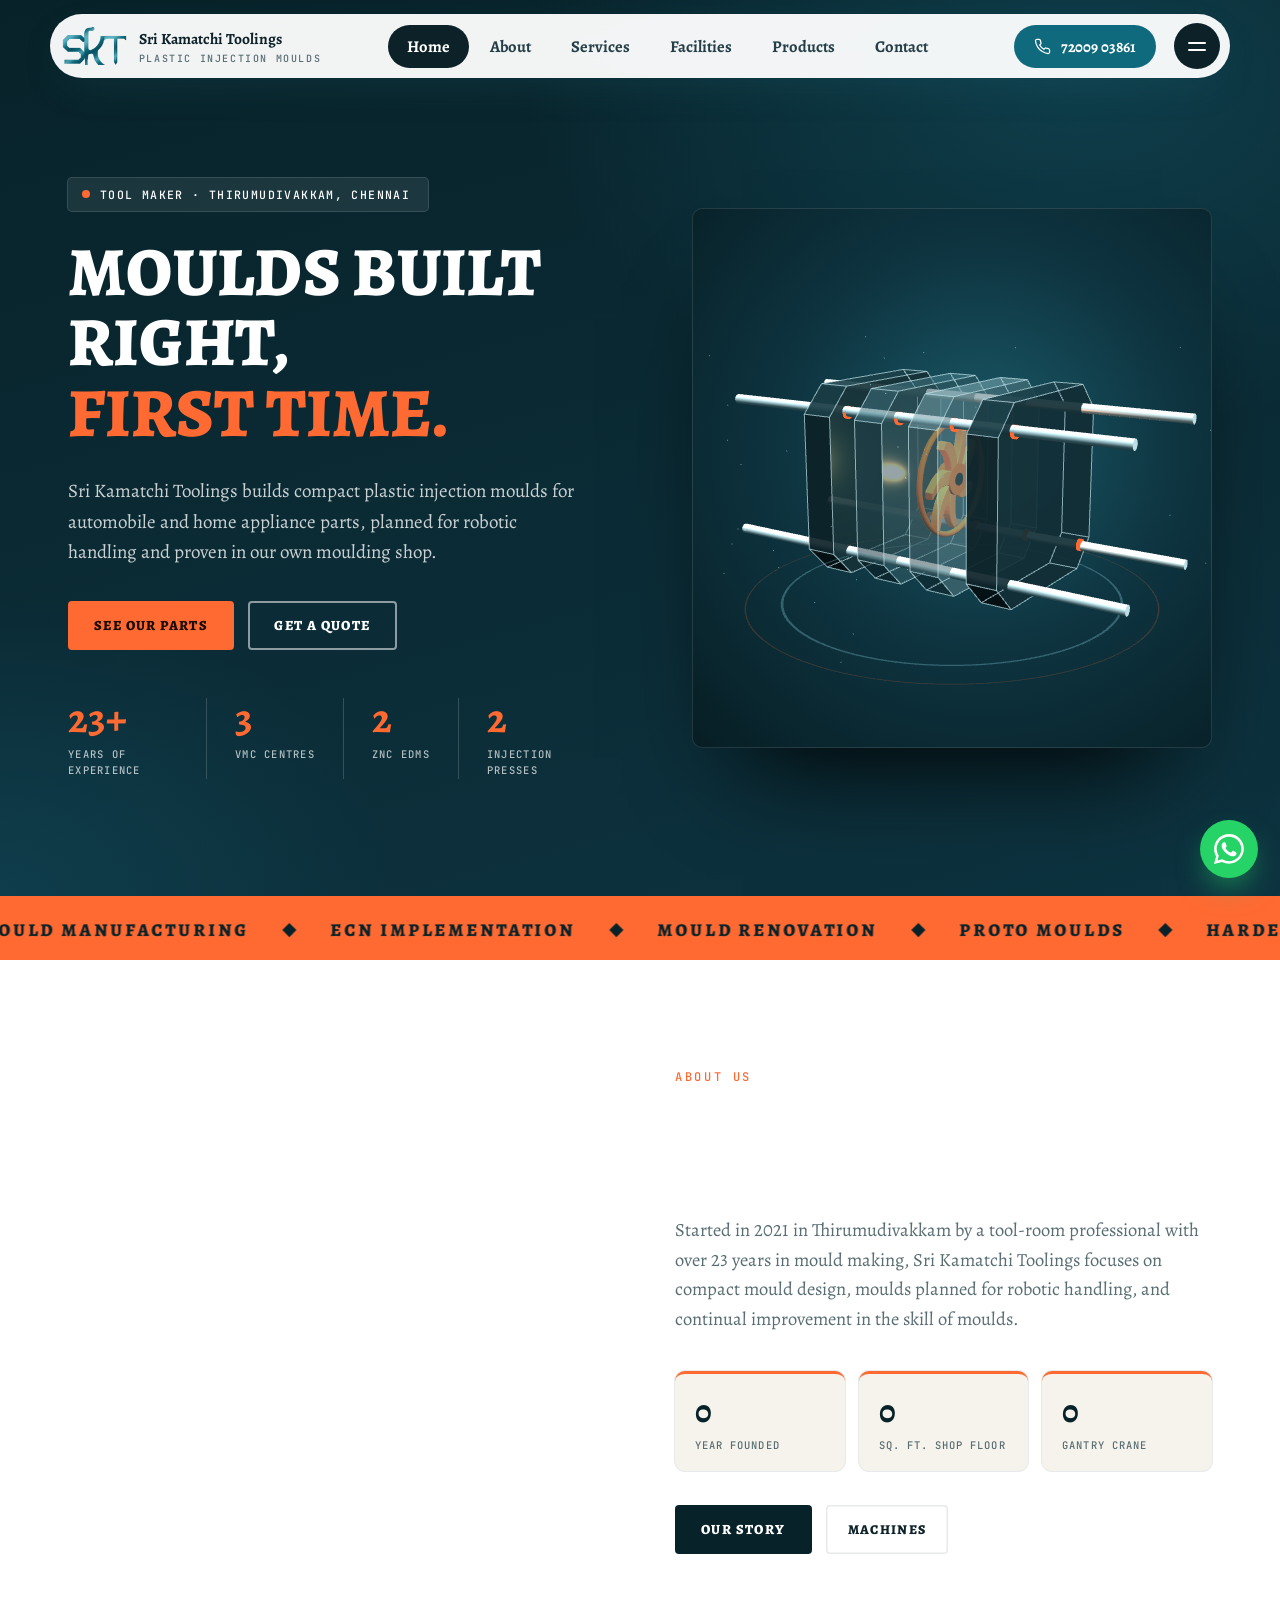
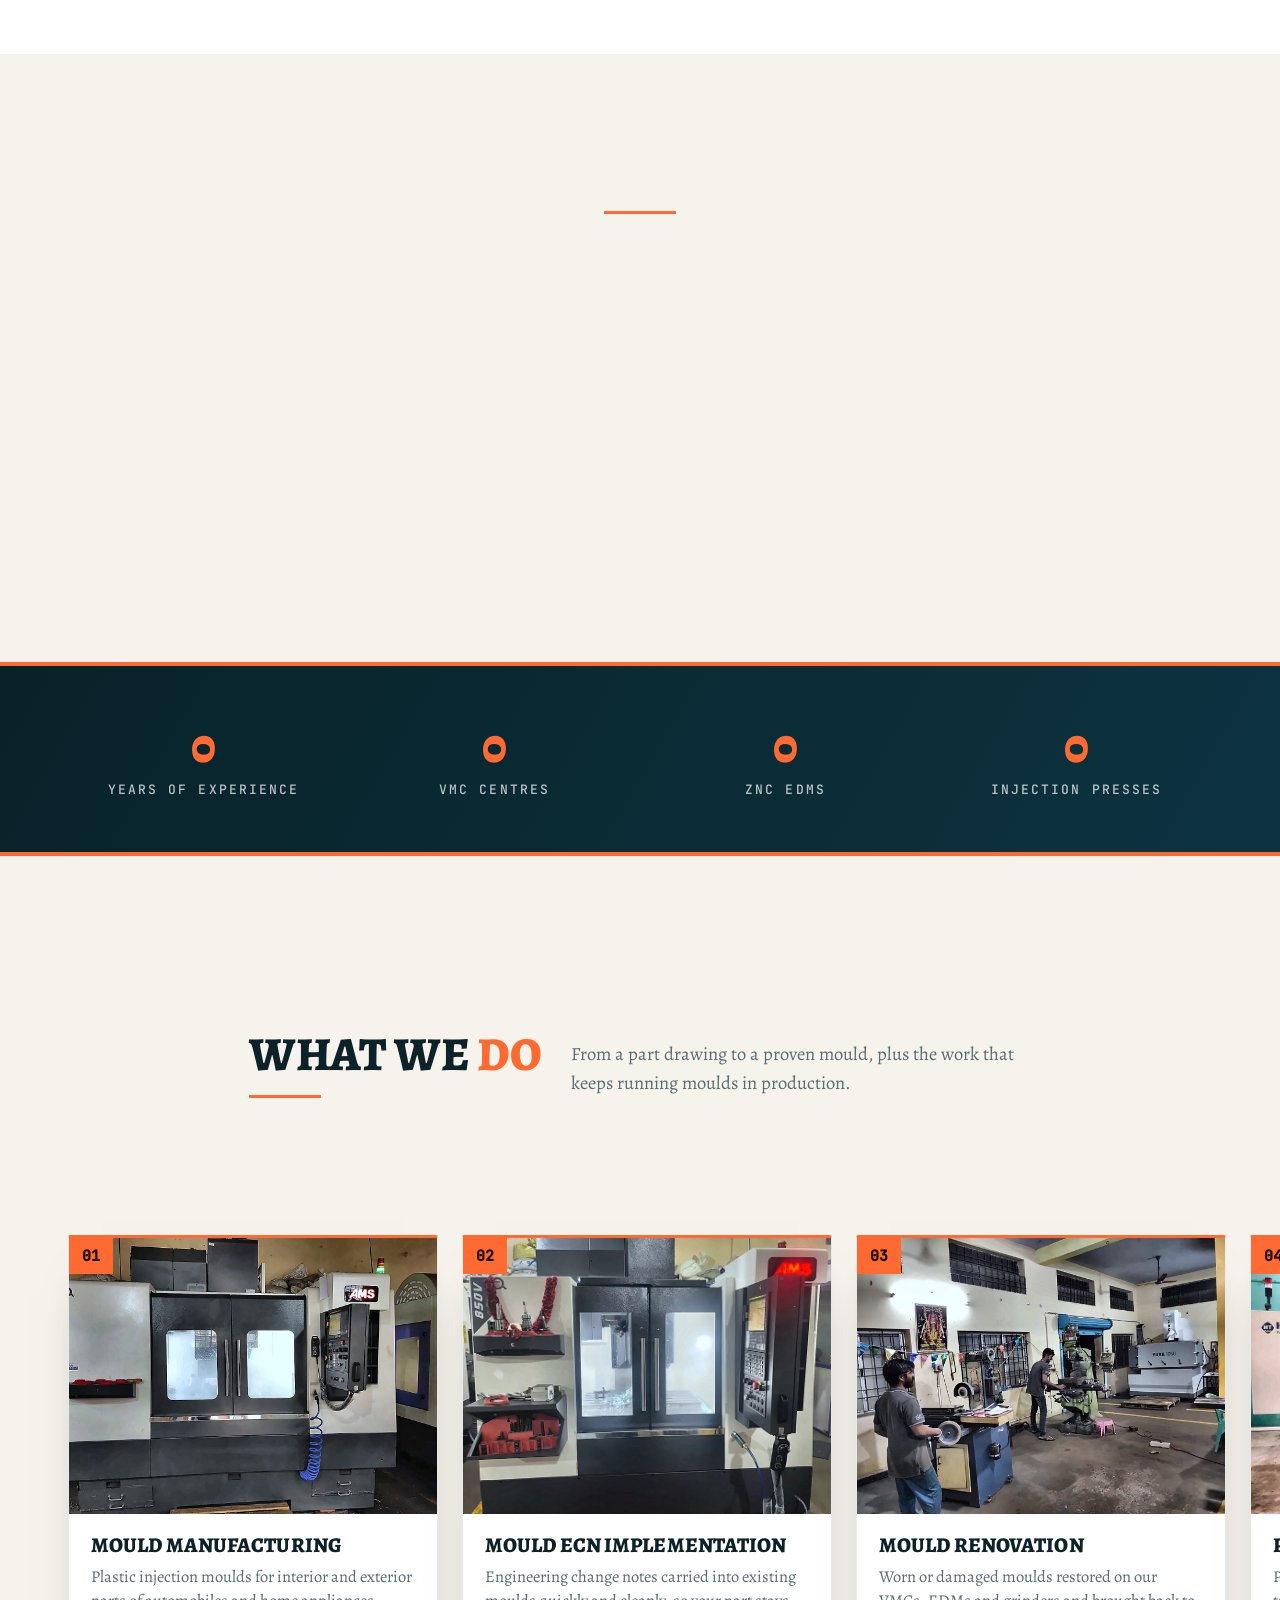
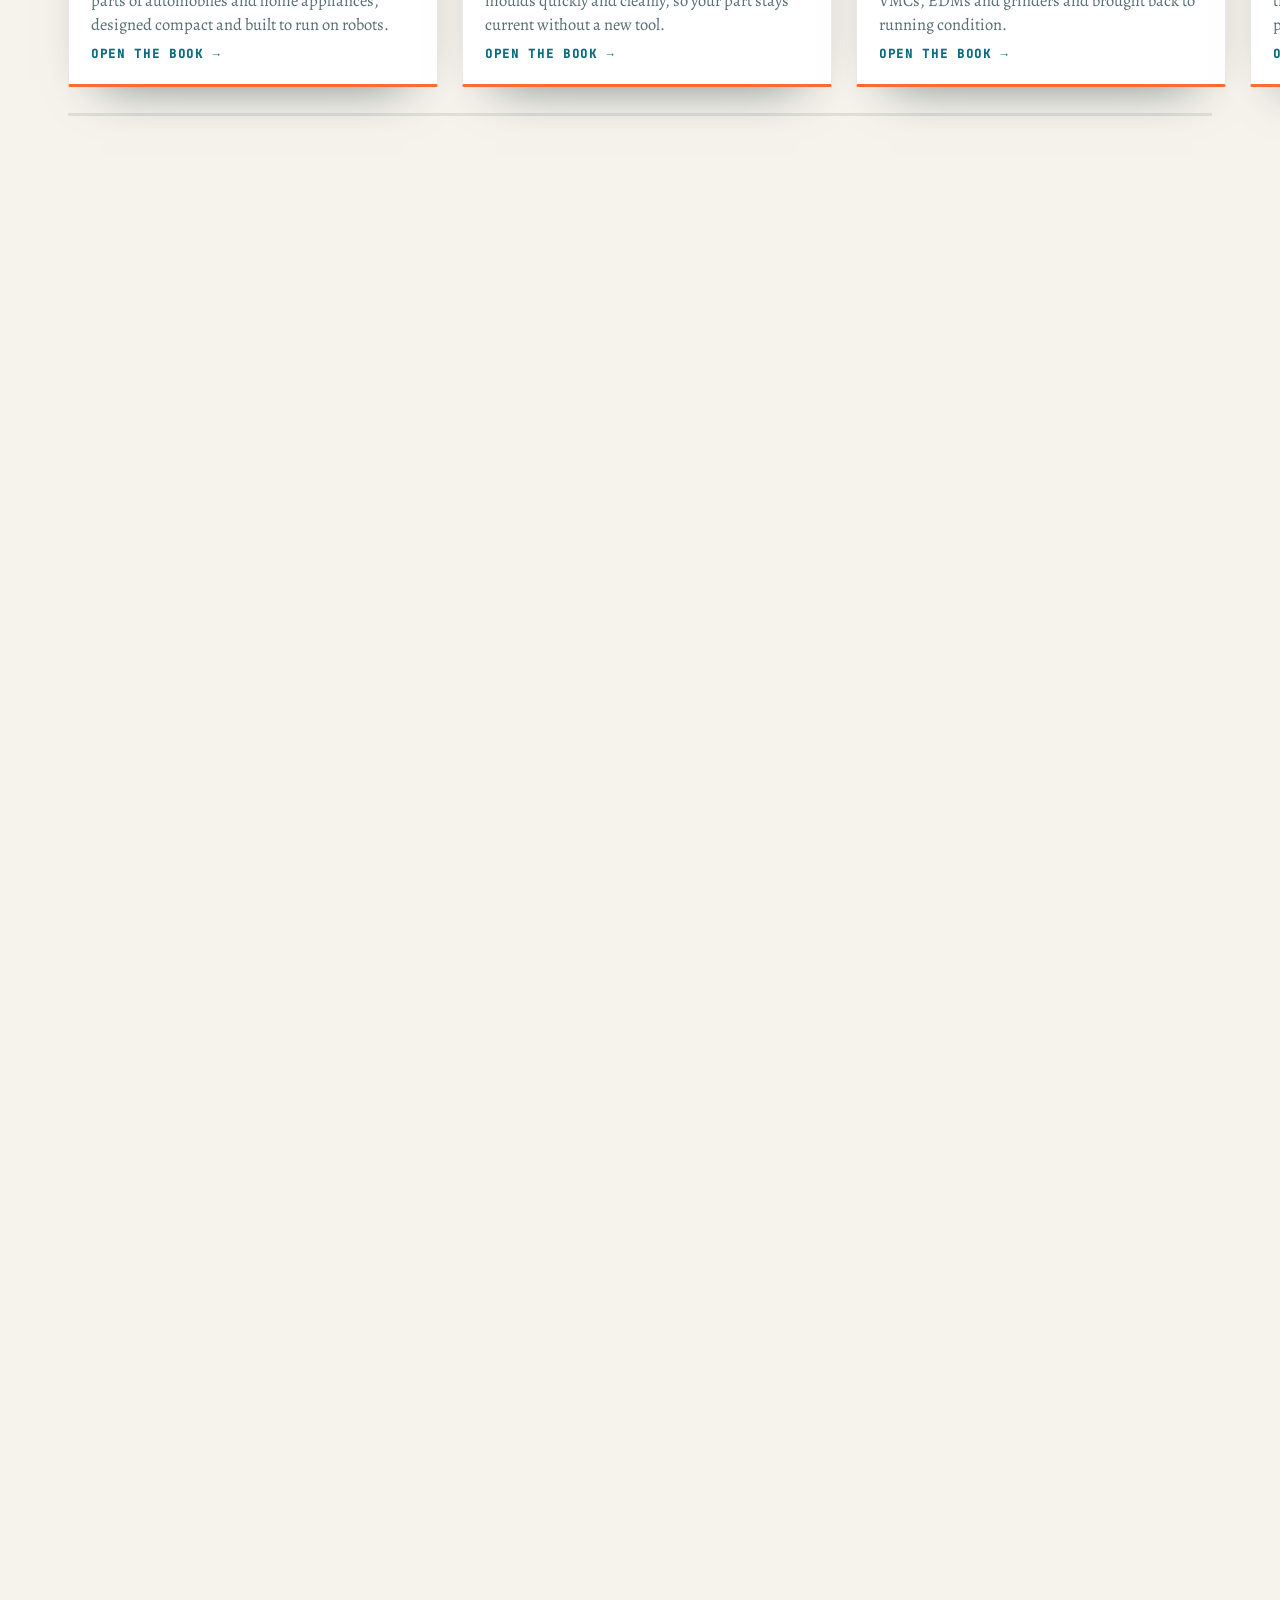
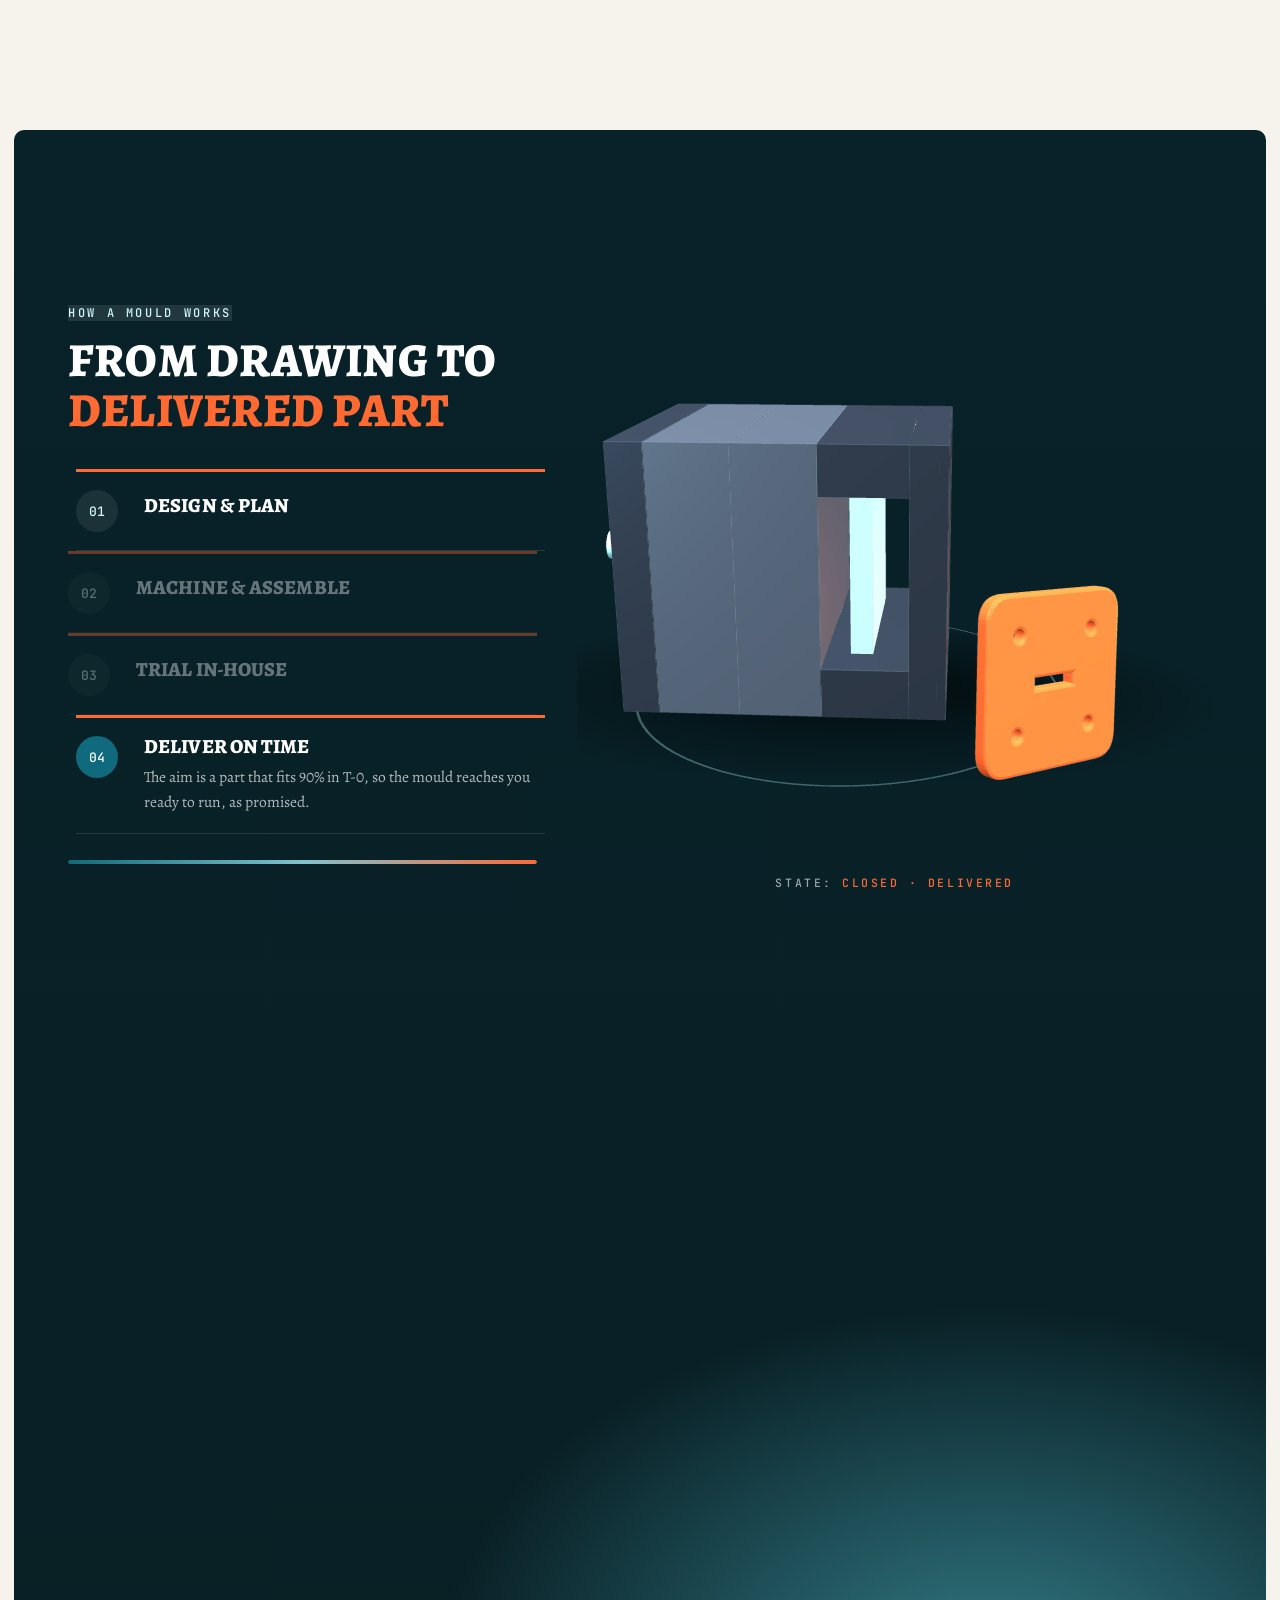
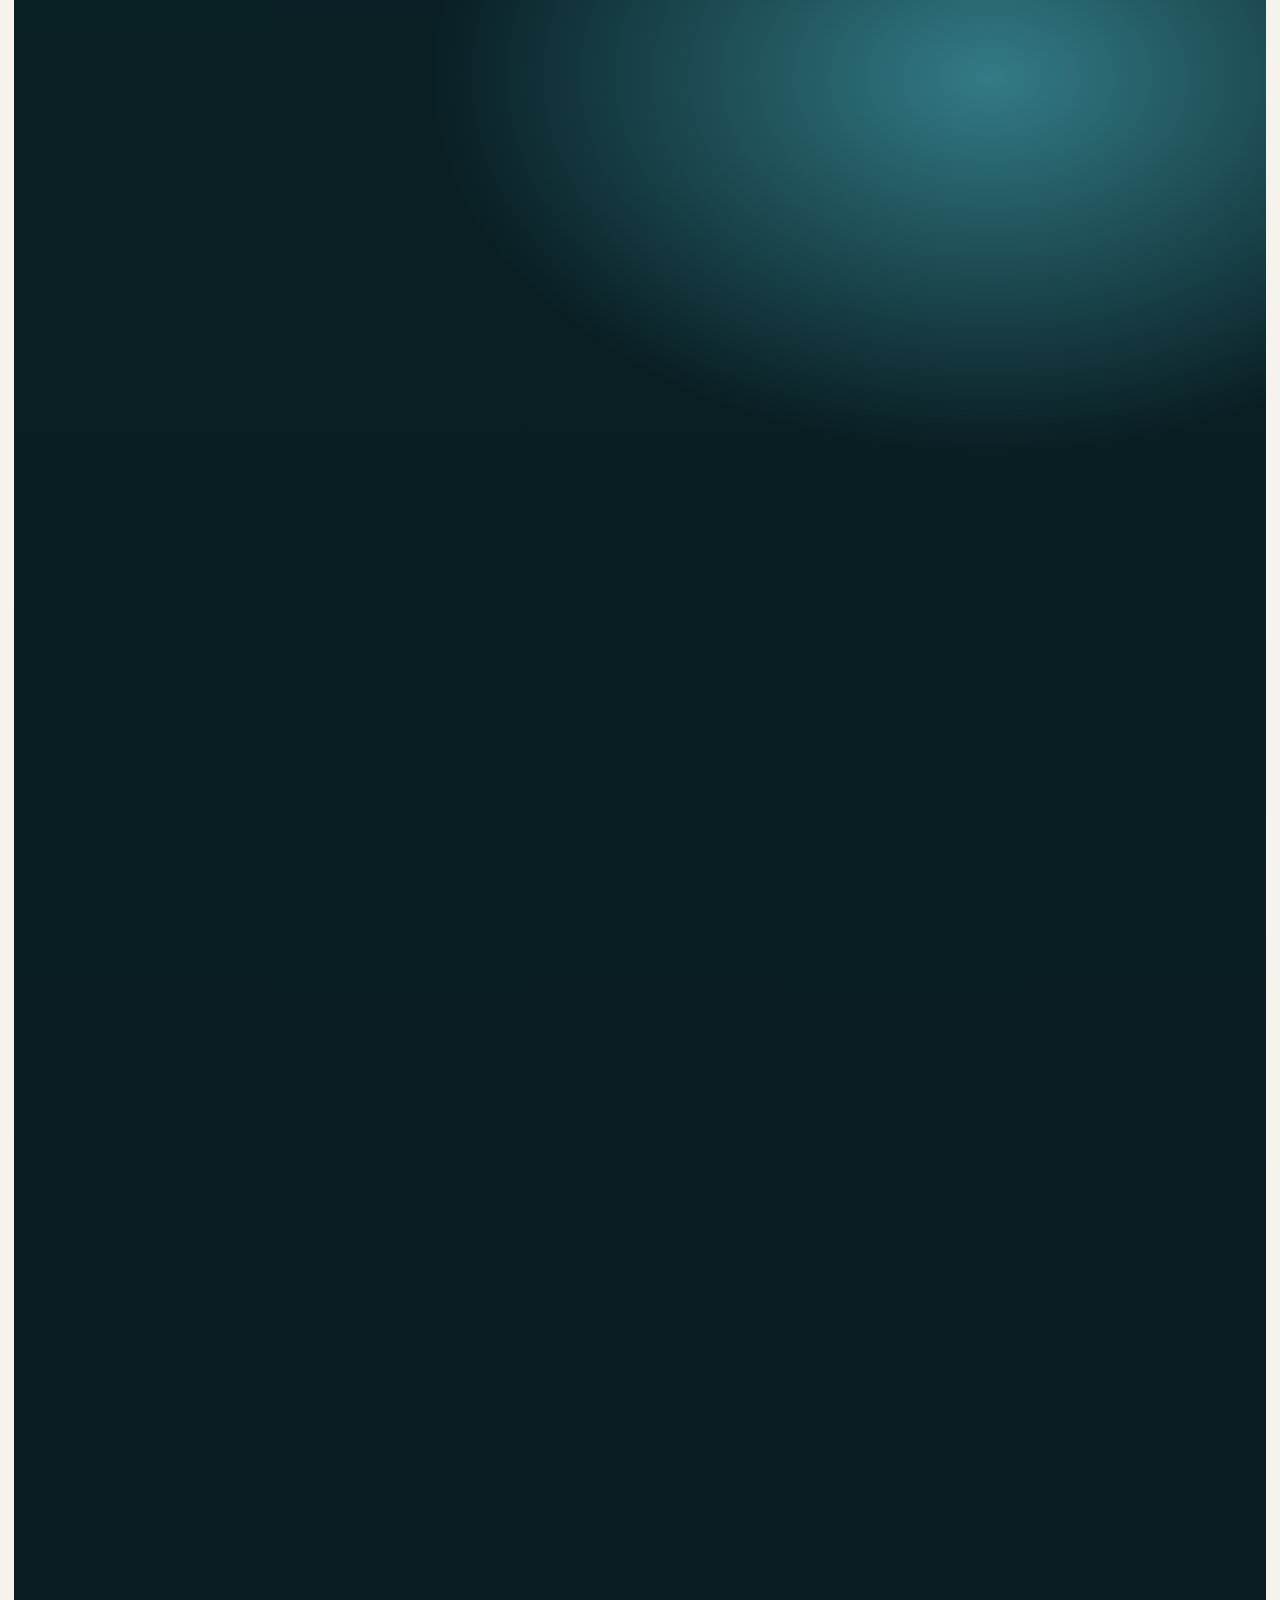
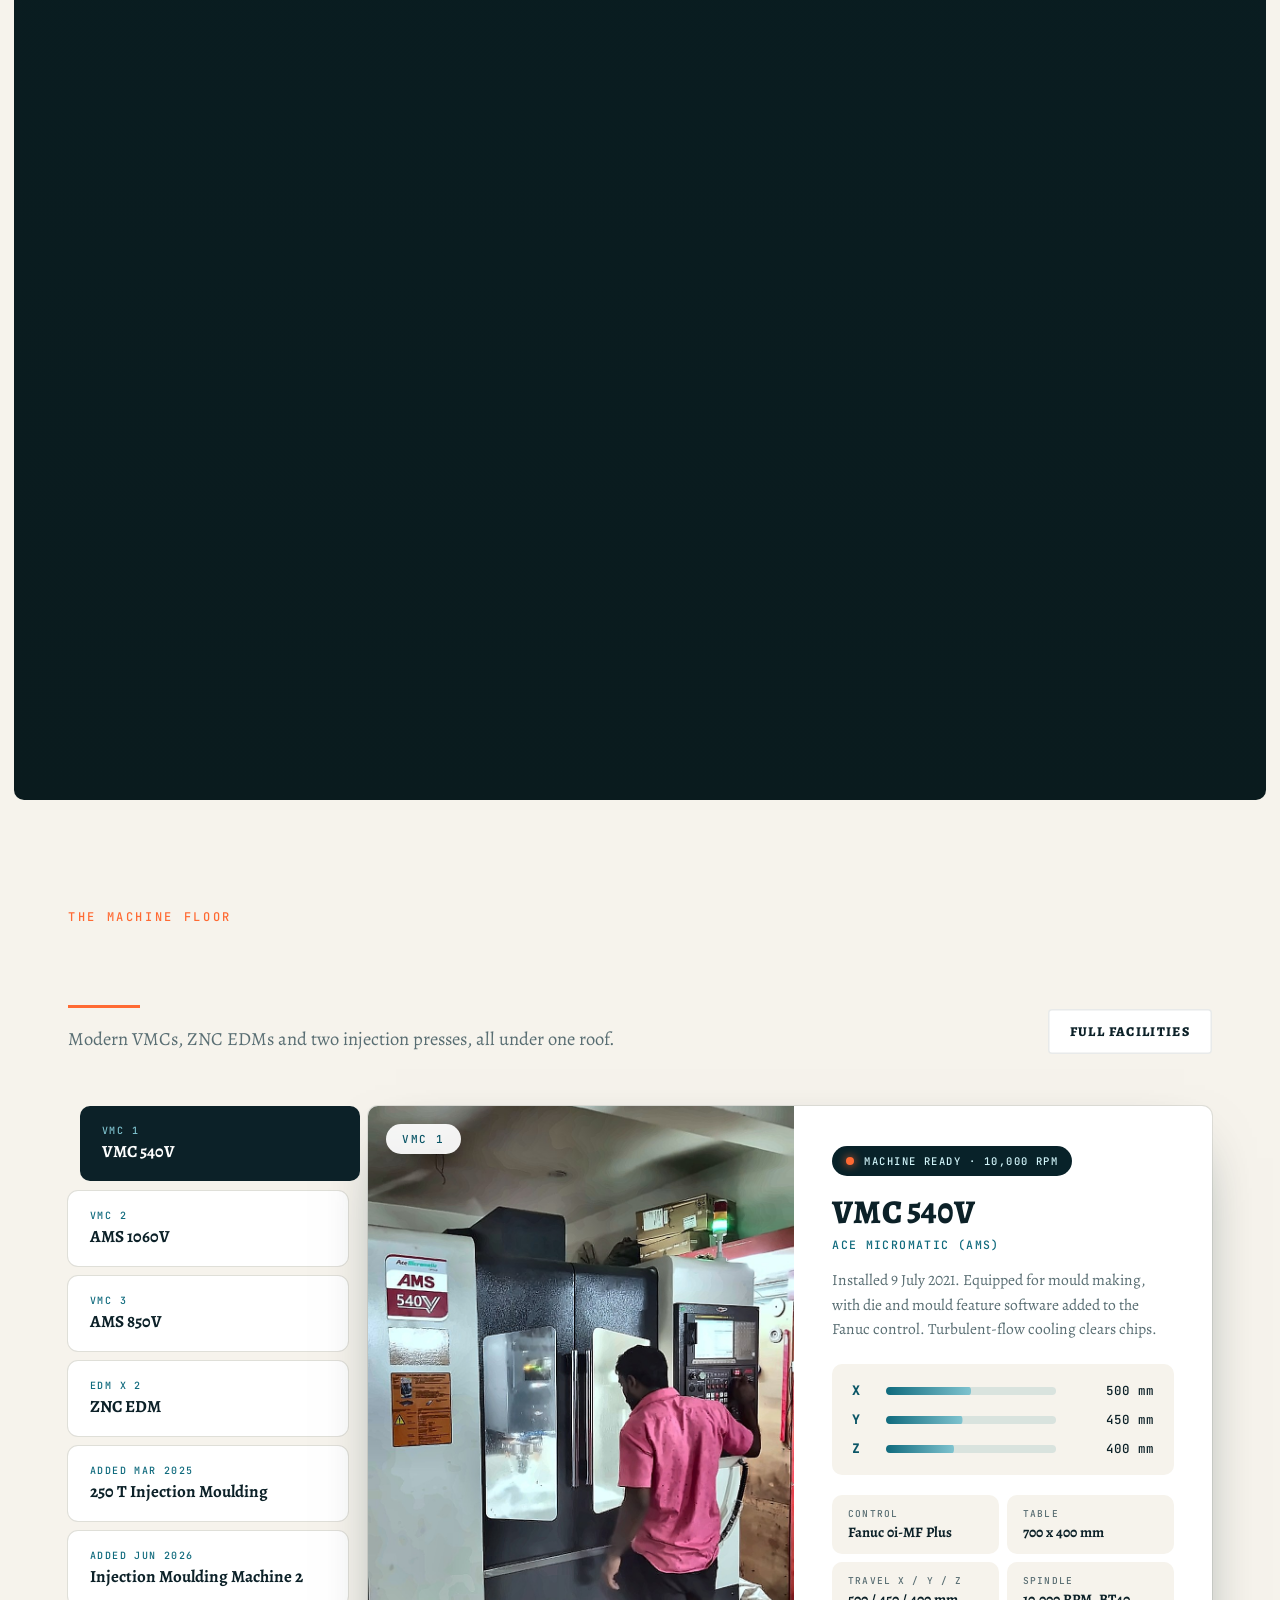
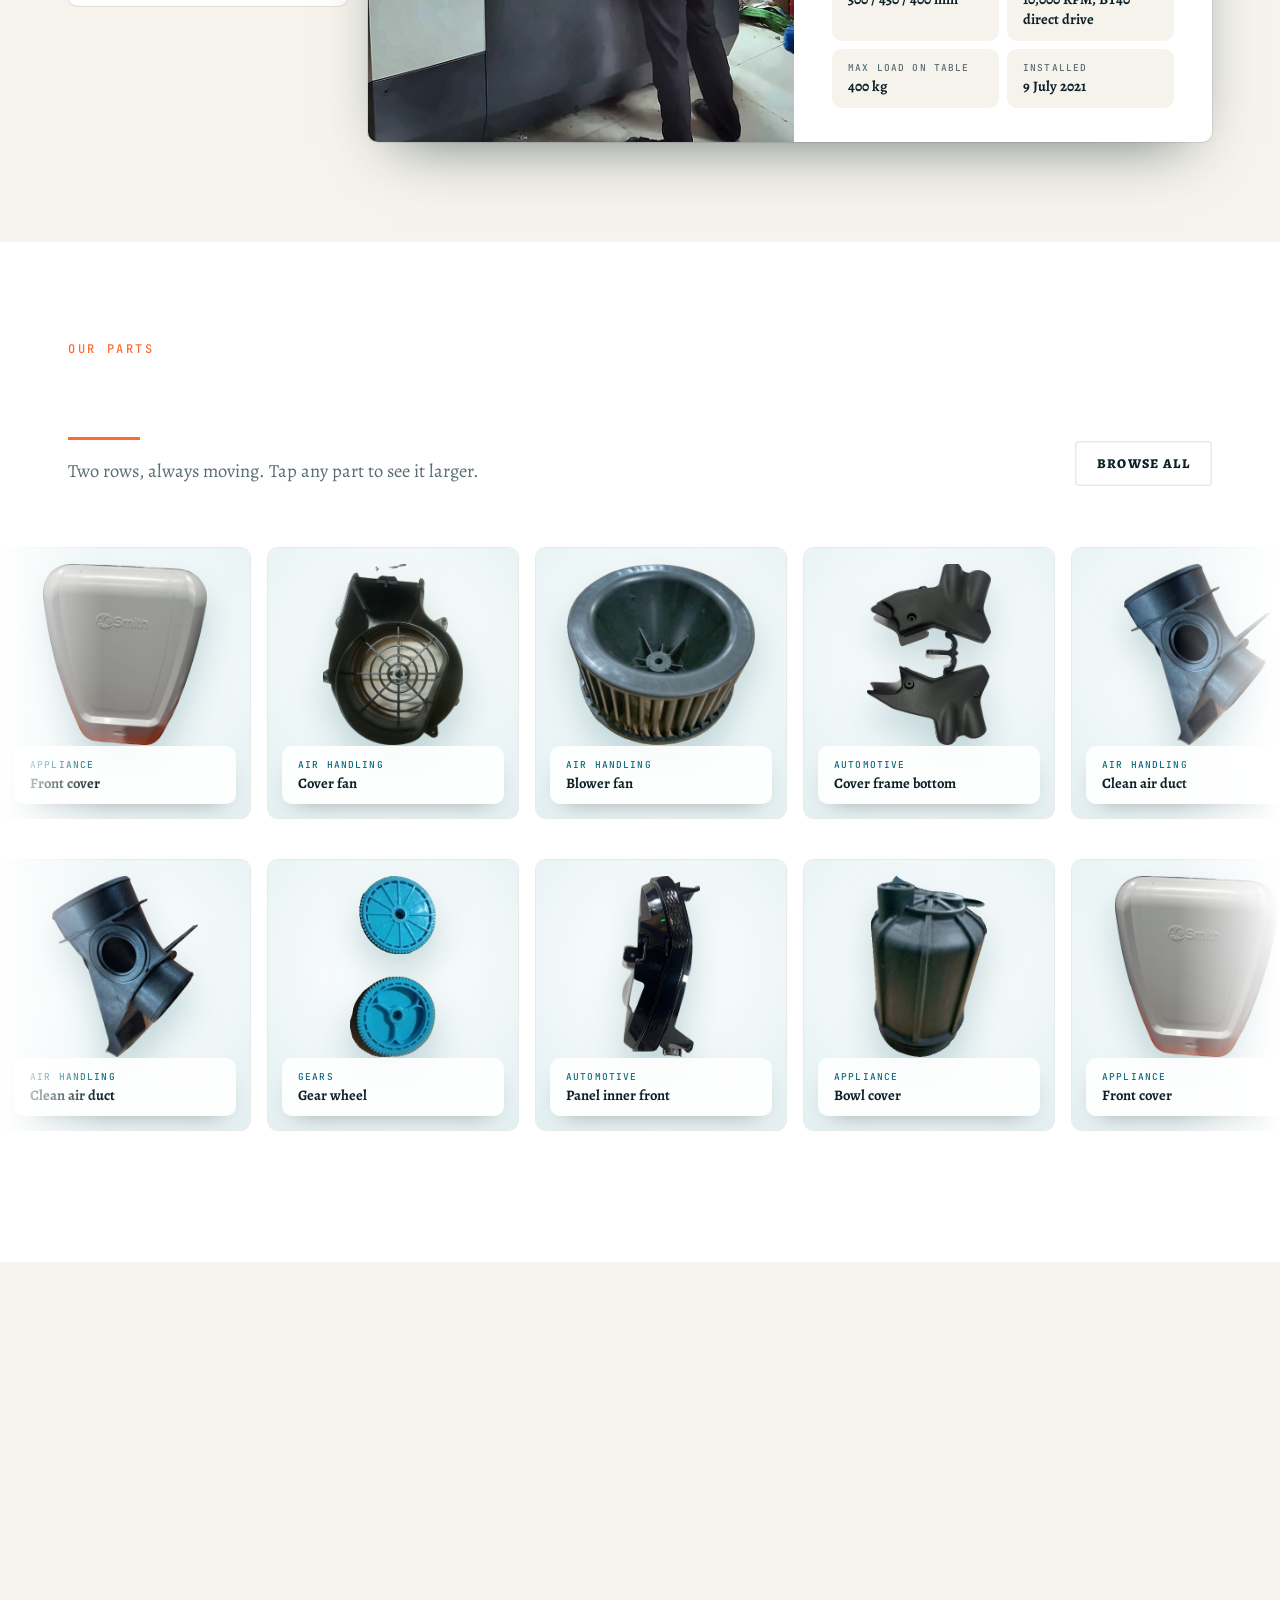
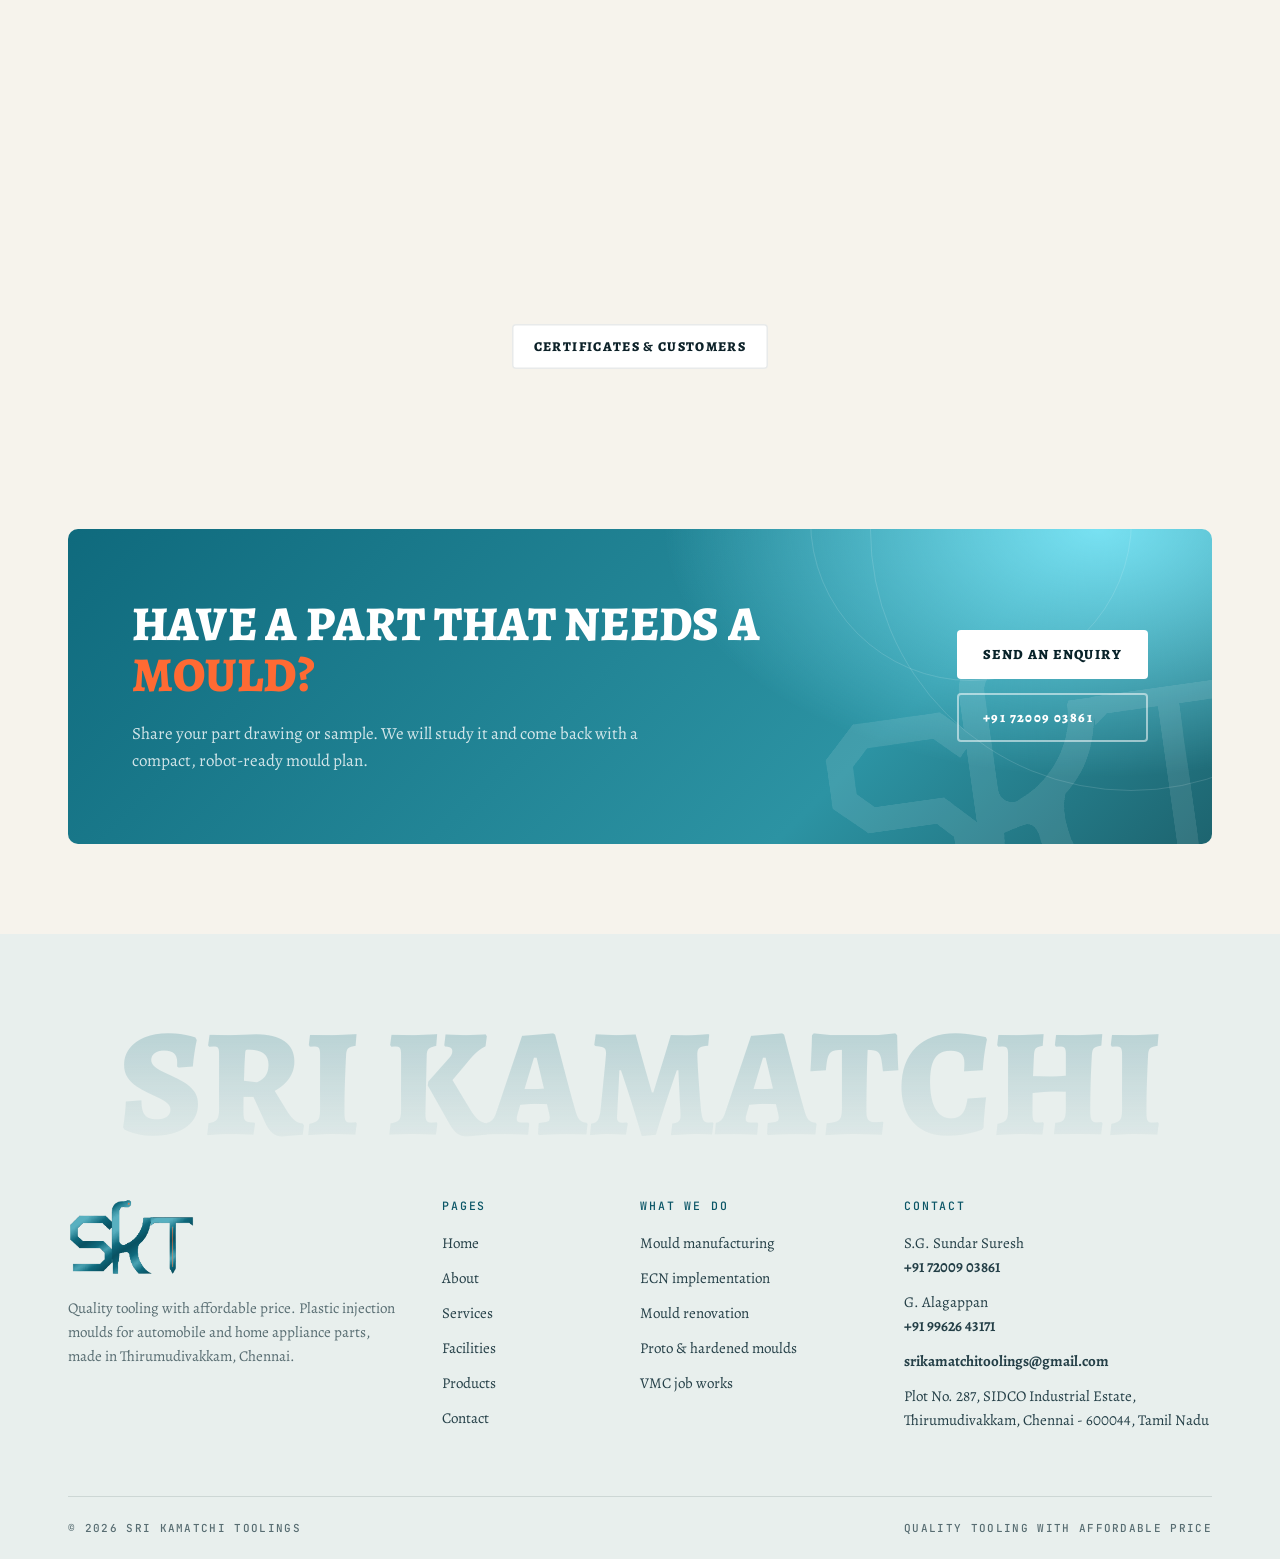
==== commit 18ccc9da: "Fix mobile steps, recolor logo, new mould open-close 3D animation" ====
--- a/index.html
+++ b/index.html
@@ -1 +1 @@
-<!doctype html><html lang="en"><head><meta charset="utf-8"><meta name="viewport" content="width=device-width,initial-scale=1"><title>Sri Kamatchi Toolings | Plastic injection mould maker, Chennai</title><meta name="description" content="Sri Kamatchi Toolings makes compact plastic injection moulds for automobile and home appliance parts in Thirumudivakkam, Chennai. In-house VMC, EDM and injection moulding."><meta name="theme-color" content="#f5f9fa"><link rel="icon" href="img/logo.png"><link rel="preload" href="fonts/alegreya.woff2" as="font" type="font/woff2" crossorigin><link rel="preload" href="fonts/manrope.woff2" as="font" type="font/woff2" crossorigin><script>document.documentElement.classList.add('js');try{if(sessionStorage.getItem('skt-seen')==='1')document.documentElement.classList.add('quick')}catch(e){}</script><link rel="stylesheet" href="css/style.css?v=9"><link rel="stylesheet" href="css/theme.css?v=1"></head><body><div id="ld" aria-label="Loading"><div class="lh l"></div><div class="lh r"></div><div class="lc"><div class="lcw"><canvas aria-hidden="true"></canvas><div class="lt"><small>Welcome to</small><img src="img/logo.png" alt="Sri Kamatchi Toolings"><em>Plastic injection moulds</em><i></i></div></div></div></div><header id="hd"><div class="hd"><a class="logo" href="index.html" aria-label="Sri Kamatchi Toolings home"><img src="img/logo.png" alt="SKT logo" width="75" height="40"><div><b>Sri Kamatchi Toolings</b><small>Plastic injection moulds</small></div></a><nav aria-label="Main"><i class="pill"></i><a href="index.html" class="on">Home</a><a href="about.html">About</a><a href="services.html">Services</a><a href="facilities.html">Facilities</a><a href="products.html">Products</a><a href="contact.html">Contact</a></nav><a class="hcall" href="tel:+917200903861" aria-label="Call +91 72009 03861"><svg viewBox="0 0 24 24" fill="none" stroke="currentColor" stroke-width="1.8" stroke-linecap="round" stroke-linejoin="round" aria-hidden="true"><path d="M22 16.9v3a2 2 0 0 1-2.2 2 19.8 19.8 0 0 1-8.6-3.1 19.5 19.5 0 0 1-6-6A19.8 19.8 0 0 1 2.1 4.2 2 2 0 0 1 4.1 2h3a2 2 0 0 1 2 1.7c.1 1 .4 1.9.7 2.8a2 2 0 0 1-.5 2.1L8 9.9a16 16 0 0 0 6 6l1.3-1.3a2 2 0 0 1 2.1-.4c.9.3 1.8.6 2.8.7a2 2 0 0 1 1.7 2z"/></svg><span>72009 03861</span></a><button class="bg" aria-label="Menu" aria-expanded="false"><i></i><i></i></button></div></header><div id="mm"><a class="mi on" href="index.html">Home</a><a class="mi" href="about.html">About</a><a class="mi" href="services.html">Services</a><a class="mi" href="facilities.html">Facilities</a><a class="mi" href="products.html">Products</a><a class="mi" href="contact.html">Contact</a><div class="mf">Call <a href="tel:+917200903861">+91 72009 03861</a><br><a href="mailto:srikamatchitoolings@gmail.com">srikamatchitoolings@gmail.com</a></div></div><nav class="bn" aria-label="Quick"><a href="index.html" class="on"><svg viewBox="0 0 24 24" fill="none" stroke="currentColor" stroke-width="1.8" stroke-linecap="round" stroke-linejoin="round" aria-hidden="true"><path d="M3 11.5 12 4l9 7.5V20a1 1 0 0 1-1 1h-5v-6H9v6H4a1 1 0 0 1-1-1z"/></svg><span>Home</span></a><a href="about.html"><svg viewBox="0 0 24 24" fill="none" stroke="currentColor" stroke-width="1.8" stroke-linecap="round" stroke-linejoin="round" aria-hidden="true"><circle cx="9" cy="8" r="3.2"/><path d="M3 20c0-3.3 2.7-6 6-6s6 2.7 6 6"/><circle cx="17.5" cy="9" r="2.5"/><path d="M17 14.2c2.4.3 4.2 2.3 4.2 4.8"/></svg><span>About</span></a><a href="services.html"><svg viewBox="0 0 24 24" fill="none" stroke="currentColor" stroke-width="1.8" stroke-linecap="round" stroke-linejoin="round" aria-hidden="true"><path d="M4 5.5A1.5 1.5 0 0 1 5.5 4H11v16H5.5A1.5 1.5 0 0 1 4 18.5z"/><path d="M20 5.5A1.5 1.5 0 0 0 18.5 4H13v16h5.500a1.500 1.500 0 0 0 1.500-1.500z"/></svg><span>Services</span></a><a href="facilities.html"><svg viewBox="0 0 24 24" fill="none" stroke="currentColor" stroke-width="1.8" stroke-linecap="round" stroke-linejoin="round" aria-hidden="true"><circle cx="12" cy="12" r="3"/><circle cx="12" cy="12" r="6.6"/><path d="M12 2v3M12 19v3M2 12h3M19 12h3M4.9 4.9 7 7M17 17l2.1 2.1M4.9 19.1 7 17M17 7l2.1-2.1"/></svg><span>Facilities</span></a><a href="products.html"><svg viewBox="0 0 24 24" fill="none" stroke="currentColor" stroke-width="1.8" stroke-linecap="round" stroke-linejoin="round" aria-hidden="true"><path d="m12 3 8 4.5v9L12 21l-8-4.5v-9z"/><path d="m4 7.5 8 4.5 8-4.5M12 12v9"/></svg><span>Products</span></a><a href="contact.html"><svg viewBox="0 0 24 24" fill="none" stroke="currentColor" stroke-width="1.8" stroke-linecap="round" stroke-linejoin="round" aria-hidden="true"><path d="M22 16.9v3a2 2 0 0 1-2.2 2 19.8 19.8 0 0 1-8.6-3.1 19.5 19.5 0 0 1-6-6A19.8 19.8 0 0 1 2.1 4.2 2 2 0 0 1 4.1 2h3a2 2 0 0 1 2 1.7c.1 1 .4 1.9.7 2.8a2 2 0 0 1-.5 2.1L8 9.9a16 16 0 0 0 6 6l1.3-1.3a2 2 0 0 1 2.1-.4c.9.3 1.8.6 2.8.7a2 2 0 0 1 1.7 2z"/></svg><span>Contact</span></a></nav><section class="hero"><div class="wrap"><div><span class="tag"><i></i>Tool maker &middot; Thirumudivakkam, Chennai</span><h1><span>Moulds built</span><span>right, <em class="hl" style="font-style:normal">first time.</em></span></h1><p class="lead">Sri Kamatchi Toolings builds compact plastic injection moulds for automobile and home appliance parts, planned for robotic handling and proven in our own moulding shop.</p><div class="bts"><a class="btn" href="products.html">See our parts</a><a class="btn gh" href="contact.html">Get a quote</a></div><div class="ro"><div><b data-n="23" data-s="+">0</b><span>Years of experience</span></div><div><b data-n="3">0</b><span>VMC centres</span></div><div><b data-n="2">0</b><span>ZNC EDMs</span></div><div><b data-n="2">0</b><span>Injection presses</span></div></div></div><div class="hx"><div class="hx3" id="hx3" role="img" aria-label="3D animation of an injection mould closing, filling, opening and ejecting a gear"><div class="hx-tag"><i></i><b id="hx-b">Mould closed</b><span id="hx-s">Molten plastic filling the cavity</span></div></div><div class="bdg b1"><i><svg viewBox="0 0 24 24" fill="none" stroke="currentColor" stroke-width="1.8" stroke-linecap="round" stroke-linejoin="round" aria-hidden="true"><path d="M12 3 4.5 6v5.5c0 4.6 3.1 8.2 7.5 9.5 4.4-1.3 7.5-4.9 7.5-9.5V6z"/><path d="m8.8 12 2.3 2.3 4.2-4.6"/></svg></i><div><small>Certified</small><b>ISO 9001:2015</b></div></div><div class="bdg b2"><i><svg viewBox="0 0 24 24" fill="none" stroke="currentColor" stroke-width="1.8" stroke-linecap="round" stroke-linejoin="round" aria-hidden="true"><circle cx="12" cy="12" r="9"/><circle cx="12" cy="12" r="5"/><circle cx="12" cy="12" r="1.2"/></svg></i><div><small>Target</small><b>90% fit in T-0</b></div></div></div></div></section><div class="mq" aria-label="Our services"><div class="tr"><span>Mould manufacturing</span><span>ECN implementation</span><span>Mould renovation</span><span>Proto moulds</span><span>Hardened moulds</span><span>Critical techniques</span><span>VMC job works</span></div></div><section class="s paper"><div class="wrap two"><div class="collage rv"><img class="c1" src="img/floor-gantry.jpg" alt="SKT shop floor with gantry crane" loading="lazy"><div class="badge" aria-hidden="true"><svg viewBox="0 0 150 150"><defs><path id="bp" d="M75 75m-58 0a58 58 0 1 1 116 0a58 58 0 1 1-116 0"/></defs><text><textPath href="#bp" textLength="356" lengthAdjust="spacing">YEARS IN MOULD MAKING &#183; SINCE 2021 &#183; </textPath></text></svg><b>23<sup>+</sup></b></div><img class="c2" src="img/vmc3.jpg" alt="VMC 3 machining centre" loading="lazy"></div><div><div class="eb">About us</div><h2>A tool room built by <span class="hl">tool makers.</span></h2><p class="sub">Started in 2021 in Thirumudivakkam by a tool-room professional with over 23 years in mould making, Sri Kamatchi Toolings focuses on compact mould design, moulds planned for robotic handling, and continual improvement in the skill of moulds.</p><div class="nums"><div><b data-n="2021">0</b><span>Year founded</span></div><div><b data-n="2200" data-c="1">0</b><span>Sq. ft. shop floor</span></div><div><b data-n="2" data-s=" T">0</b><span>Gantry crane</span></div></div><div class="bts" style="margin-top:34px"><a class="btn dk" href="about.html">Our story</a><a class="lnk" href="facilities.html">Machines</a></div></div></div></section><section class="s vmv"><div class="wrap"><div class="sh c"><h2>Vision, mission &amp; <span class="hl">values</span></h2></div><div class="vm-g rv"><article class="vm" data-open="1"><button class="vm-h" type="button" aria-expanded="true"><span>Our Vision</span><i aria-hidden="true"></i></button><div class="vm-b"><p class="q">&ldquo;Quality Tooling with Affordable Price&rdquo;</p><ul><li>Manufacturer of plastic injection moulds</li><li>High quality, every time</li><li>Delivery on time</li><li>Continuous business with delighted customers</li></ul></div></article><article class="vm" data-open="1"><button class="vm-h" type="button" aria-expanded="true"><span>Our Mission</span><i aria-hidden="true"></i></button><div class="vm-b"><p class="q">First time right, superior part quality.</p><ul><li>90% fit, dimensionally and aesthetically, in T-0</li><li>Adhere to customer commitments</li><li>Superior part quality</li><li>Continual improvement by seeking professionalism in all activities</li></ul></div></article><article class="vm" data-open="1"><button class="vm-h" type="button" aria-expanded="true"><span>Our Values</span><i aria-hidden="true"></i></button><div class="vm-b"><p class="q">People and process, held together.</p><ul><li>Team work and leadership</li><li>Supplier relationship</li><li>Process approach</li><li>People involvement</li><li>Customer focus</li></ul></div></article></div></div></section><section class="stb"><div class="wrap"><div><b data-n="23" data-s="+">0</b><span>Years of experience</span></div><div><b data-n="3">0</b><span>VMC centres</span></div><div><b data-n="2">0</b><span>ZNC EDMs</span></div><div><b data-n="2">0</b><span>Injection presses</span></div></div></section><section class="wd" id="wd"><div class="wd-pin"><div class="wrap"><div class="sh2"><div><h2>What we <span class="hl">do</span></h2></div><p class="sub">From a part drawing to a proven mould, plus the work that keeps running moulds in production.</p></div></div><div class="wd-tr" id="wd-tr"><div class="wd-row"><a class="wd-c" href="services.html#book-1"><div class="wd-i"><img src="img/vmc2.jpg" alt="Mould manufacturing" loading="lazy"><b>01</b></div><div class="wd-t"><h3>Mould manufacturing</h3><p>Plastic injection moulds for interior and exterior parts of automobiles and home appliances, designed compact and built to run on robots.</p><span>Open the book &rarr;</span></div></a><a class="wd-c" href="services.html#book-2"><div class="wd-i"><img src="img/vmc3.jpg" alt="Mould ECN implementation" loading="lazy"><b>02</b></div><div class="wd-t"><h3>Mould ECN implementation</h3><p>Engineering change notes carried into existing moulds quickly and cleanly, so your part stays current without a new tool.</p><span>Open the book &rarr;</span></div></a><a class="wd-c" href="services.html#book-3"><div class="wd-i"><img src="img/floor3.jpg" alt="Mould renovation" loading="lazy"><b>03</b></div><div class="wd-t"><h3>Mould renovation</h3><p>Worn or damaged moulds restored on our VMCs, EDMs and grinders and brought back to running condition.</p><span>Open the book &rarr;</span></div></a><a class="wd-c" href="services.html#book-4"><div class="wd-i"><img src="img/inj-2.jpg" alt="Proto moulds" loading="lazy"><b>04</b></div><div class="wd-t"><h3>Proto moulds</h3><p>Prototype tools to prove a part design early, with trials on our own press or trusted partner presses from 80 T to 450 T.</p><span>Open the book &rarr;</span></div></a><a class="wd-c" href="services.html#book-5"><div class="wd-i"><img src="img/mill.jpg" alt="Hardened moulds" loading="lazy"><b>05</b></div><div class="wd-t"><h3>Hardened moulds</h3><p>Moulds made from hardened steel for long production runs, with heat treatment and texturing through trusted partners.</p><span>Open the book &rarr;</span></div></a><a class="wd-c" href="services.html#book-6"><div class="wd-i"><img src="img/edm-room.jpg" alt="Critical techniques" loading="lazy"><b>06</b></div><div class="wd-t"><h3>Critical techniques</h3><p>Mechanisms that need care, such as unscrewing moulds and rack-and-pinion concepts for threaded and complex parts.</p><span>Open the book &rarr;</span></div></a><a class="wd-c" href="services.html#book-7"><div class="wd-i"><img src="img/vmc1.jpg" alt="VMC job works" loading="lazy"><b>07</b></div><div class="wd-t"><h3>VMC job works</h3><p>Spare machining capacity on three modern VMCs with Fanuc controls, available for outside jobs.</p><span>Open the book &rarr;</span></div></a></div></div><div class="wd-bar"><i id="wd-bar"></i></div></div></section><section id="flow"><div class="pin"><div class="wrap"><div><div class="eb">How a mould works</div><h2>From drawing to <span class="hl">delivered part</span></h2><div class="stps"><div class="stp"><b>01</b><h4>Design &amp; plan</h4><p>Compact mould design, with the part, gate and cooling planned for robotic take-out before steel is cut.</p></div><div class="stp"><b>02</b><h4>Machine &amp; assemble</h4><p>Cavity and core are machined on our VMCs, burned on EDM, ground and fitted on our 2 ton crane floor.</p></div><div class="stp"><b>03</b><h4>Trial in-house</h4><p>The mould opens, the ejector pins push the part off the core, and we check dimensions and looks on our own press.</p></div><div class="stp"><b>04</b><h4>Deliver on time</h4><p>The aim is a part that fits 90% in T-0, so the mould reaches you ready to run, as promised.</p></div></div><div class="pbar"><i></i></div></div><div class="mv" id="mv"><div class="state">State: <b>Closed</b></div></div></div></div></section><section class="s"><div class="wrap"><div class="sh2"><div><div class="eb">The machine floor</div><h2>Machines that do <span class="hl">the work</span></h2><p class="sub">Modern VMCs, ZNC EDMs and two injection presses, all under one roof.</p></div><a class="lnk" href="facilities.html">Full facilities</a></div><div class="hmi"><div class="mlist"><button type="button"><small>VMC 1</small>VMC 540V</button><button type="button"><small>VMC 2</small>AMS 1060V</button><button type="button"><small>VMC 3</small>AMS 850V</button><button type="button"><small>EDM x 2</small>ZNC EDM</button><button type="button"><small>Added Mar 2025</small>250 T Injection Moulding</button><button type="button"><small>Added Jun 2026</small>Injection Moulding Machine 2</button></div><div><article class="mp"><div class="im"><img alt="VMC 540V" loading="lazy" src="img/vmc1.jpg"/><span class="st">VMC 1</span></div><div class="bd"><div class="scr">Machine ready · 10,000 RPM</div><h3>VMC 540V</h3><div class="by">Ace Micromatic (AMS)</div><p class="nt">Installed 9 July 2021. Equipped for mould making, with die and mould feature software added to the Fanuc control. Turbulent-flow cooling clears chips.</p><div class="ax"><div><b>X</b><em style="--w:0.500"><i></i></em><span data-v="500">0 mm</span></div><div><b>Y</b><em style="--w:0.450"><i></i></em><span data-v="450">0 mm</span></div><div><b>Z</b><em style="--w:0.400"><i></i></em><span data-v="400">0 mm</span></div></div><div class="sp"><div><small>Control</small><b>Fanuc 0i-MF Plus</b></div><div><small>Table</small><b>700 x 400 mm</b></div><div><small>Travel X / Y / Z</small><b>500 / 450 / 400 mm</b></div><div><small>Spindle</small><b>10,000 RPM, BT40 direct drive</b></div><div><small>Max load on table</small><b>400 kg</b></div><div><small>Installed</small><b>9 July 2021</b></div></div></div></article><article class="mp"><div class="im"><img alt="AMS 1060V" loading="lazy" src="img/vmc2.jpg"/><span class="st">VMC 2</span></div><div class="bd"><div class="scr">Machine ready · 12,000 RPM</div><h3>AMS 1060V</h3><div class="by">2024 June model</div><p class="nt">The big-bed machine for large cavities and cores, with a spindle chiller to hold accuracy on long cuts.</p><div class="ax"><div><b>X</b><em style="--w:1.000"><i></i></em><span data-v="1000">0 mm</span></div><div><b>Y</b><em style="--w:0.630"><i></i></em><span data-v="630">0 mm</span></div><div><b>Z</b><em style="--w:0.600"><i></i></em><span data-v="600">0 mm</span></div></div><div class="sp"><div><small>Control</small><b>Fanuc 0i-MF Plus</b></div><div><small>Table</small><b>1200 x 600 mm</b></div><div><small>Travel X / Y / Z</small><b>1000 / 630 / 600 mm</b></div><div><small>Spindle</small><b>12,000 RPM, BT40, spindle chiller</b></div><div><small>Max load on table</small><b>800 kg</b></div><div><small>Model year</small><b>June 2024</b></div></div></div></article><article class="mp"><div class="im"><img alt="AMS 850V" loading="lazy" src="img/vmc3.jpg"/><span class="st">VMC 3</span></div><div class="bd"><div class="scr">Machine ready · 10,000 RPM</div><h3>AMS 850V</h3><div class="by">2024 December model</div><p class="nt">Mid-size machining centre equipped for mould making, with die and mould features in the control.</p><div class="ax"><div><b>X</b><em style="--w:0.800"><i></i></em><span data-v="800">0 mm</span></div><div><b>Y</b><em style="--w:0.510"><i></i></em><span data-v="510">0 mm</span></div><div><b>Z</b><em style="--w:0.510"><i></i></em><span data-v="510">0 mm</span></div></div><div class="sp"><div><small>Control</small><b>Fanuc 0i-MF Plus</b></div><div><small>Table</small><b>1000 x 500 mm</b></div><div><small>Travel X / Y / Z</small><b>800 / 510 / 510 mm</b></div><div><small>Spindle</small><b>10,000 RPM, BT40</b></div><div><small>Max load on table</small><b>500 kg</b></div><div><small>Model year</small><b>December 2024</b></div></div></div></article><article class="mp"><div class="im"><img alt="ZNC EDM" loading="lazy" src="img/edm.jpg"/><span class="st">EDM x 2</span></div><div class="bd"><div class="scr">Machine ready · 1.5 ton</div><h3>ZNC EDM</h3><div class="by">Electronica</div><p class="nt">Two ZNC EDM machines for burning deep ribs, sharp corners and inserts that milling cannot reach.</p><div class="ax"><div><b>X</b><em style="--w:0.600"><i></i></em><span data-v="600">0 mm</span></div><div><b>Y</b><em style="--w:0.450"><i></i></em><span data-v="450">0 mm</span></div><div><b>Z</b><em style="--w:0.450"><i></i></em><span data-v="450">0 mm</span></div></div><div class="sp"><div><small>Brand</small><b>Electronica</b></div><div><small>Quantity</small><b>2 machines (ZNC)</b></div><div><small>Table</small><b>1000 x 500 mm</b></div><div><small>Travel X / Y / Z</small><b>600 / 450 / 450 mm</b></div><div class="wide"><small>Work load</small><b>1.5 ton</b></div></div></div></article><article class="mp"><div class="im"><img alt="250 T Injection Moulding" loading="lazy" src="img/inj250.jpg"/><span class="st">Added Mar 2025</span></div><div class="bd"><div class="scr">Machine ready · 790 g shot</div><h3>250 T Injection Moulding</h3><div class="by">In-house trial &amp; production</div><p class="nt">Our own moulding machine, so every mould is tried and tuned in-house before it ships. Bars show tie-bar spacing and maximum mould height.</p><div class="ax"><div><b>X</b><em style="--w:0.713"><i></i></em><span data-v="570">0 mm</span></div><div><b>Y</b><em style="--w:0.713"><i></i></em><span data-v="570">0 mm</span></div><div><b>H</b><em style="--w:0.963"><i></i></em><span data-v="770">0 mm</span></div></div><div class="sp"><div><small>Tie bar</small><b>570 x 570 mm</b></div><div><small>Mould height</small><b>220 - 770 mm</b></div><div><small>Shot weight</small><b>790 grams</b></div><div><small>Barrel</small><b>Bimetallic, GF30% ready</b></div><div><small>Sequential valve gate</small><b>4 valves</b></div><div><small>Core pulling / air ejection</small><b>2 nos / 1 no</b></div><div class="wide"><small>Added</small><b>First week of March 2025</b></div></div></div></article><article class="mp"><div class="im"><img alt="Injection Moulding Machine 2" loading="lazy" src="img/inj-2.jpg"/><span class="st">Added Jun 2026</span></div><div class="bd"><div class="scr">Machine ready · 165 g shot</div><h3>Injection Moulding Machine 2</h3><div class="by">Small-mould trials</div><p class="nt">A second in-house press for smaller moulds, added in the fourth week of June 2026. Bars show tie-bar spacing and maximum mould height.</p><div class="ax"><div><b>X</b><em style="--w:0.512"><i></i></em><span data-v="410">0 mm</span></div><div><b>Y</b><em style="--w:0.512"><i></i></em><span data-v="410">0 mm</span></div><div><b>H</b><em style="--w:0.562"><i></i></em><span data-v="450">0 mm</span></div></div><div class="sp"><div><small>Tie bar</small><b>410 x 410 mm</b></div><div><small>Mould height</small><b>150 - 450 mm</b></div><div><small>Shot weight</small><b>165 grams</b></div><div><small>Barrel</small><b>Bimetallic, GF30% ready</b></div><div><small>Sequential valve gate</small><b>Interface provided</b></div><div><small>Core pulling / air ejection</small><b>2 nos / 1 no</b></div><div class="wide"><small>Added</small><b>Fourth week of June 2026</b></div></div></div></article></div></div></div></section><section class="s paper" style="padding-top:90px"><div class="wrap"><div class="sh2"><div><div class="eb">Our parts</div><h2>Parts moulded on <span class="hl">our tools</span></h2><p class="sub">Two rows, always moving. Tap any part to see it larger.</p></div><a class="lnk" href="products.html">Browse all</a></div></div><div class="lgm pmq r" aria-label="Parts moulded on our tools"><div class="lgt"><div class="hf"><figure class="pt2" data-c="" data-zoom="img/cut/p_s25_3.png" style="margin:0"><img alt="Front cover" loading="lazy" src="img/cut/p_s25_3.png"/><figcaption class="cp"><small>Appliance</small>Front cover</figcaption></figure><figure class="pt2" data-c="" data-zoom="img/cut/p_s26_4.png" style="margin:0"><img alt="Cover fan" loading="lazy" src="img/cut/p_s26_4.png"/><figcaption class="cp"><small>Air handling</small>Cover fan</figcaption></figure><figure class="pt2" data-c="" data-zoom="img/cut/p_s24_2.png" style="margin:0"><img alt="Blower fan" loading="lazy" src="img/cut/p_s24_2.png"/><figcaption class="cp"><small>Air handling</small>Blower fan</figcaption></figure><figure class="pt2" data-c="" data-zoom="img/cut/p_s27_1.png" style="margin:0"><img alt="Cover frame bottom" loading="lazy" src="img/cut/p_s27_1.png"/><figcaption class="cp"><small>Automotive</small>Cover frame bottom</figcaption></figure><figure class="pt2" data-c="" data-zoom="img/cut/p_s26_1.png" style="margin:0"><img alt="Clean air duct" loading="lazy" src="img/cut/p_s26_1.png"/><figcaption class="cp"><small>Air handling</small>Clean air duct</figcaption></figure><figure class="pt2" data-c="" data-zoom="img/cut/p_s26_5.png" style="margin:0"><img alt="Gear wheel" loading="lazy" src="img/cut/p_s26_5.png"/><figcaption class="cp"><small>Gears</small>Gear wheel</figcaption></figure><figure class="pt2" data-c="" data-zoom="img/cut/p_s28_3.png" style="margin:0"><img alt="Panel inner front" loading="lazy" src="img/cut/p_s28_3.png"/><figcaption class="cp"><small>Automotive</small>Panel inner front</figcaption></figure><figure class="pt2" data-c="" data-zoom="img/cut/p_s24_6.png" style="margin:0"><img alt="Bowl cover" loading="lazy" src="img/cut/p_s24_6.png"/><figcaption class="cp"><small>Appliance</small>Bowl cover</figcaption></figure></div><div class="hf" aria-hidden="true"><figure class="pt2" data-c="" data-zoom="img/cut/p_s25_3.png" style="margin:0"><img alt="Front cover" loading="lazy" src="img/cut/p_s25_3.png"/><figcaption class="cp"><small>Appliance</small>Front cover</figcaption></figure><figure class="pt2" data-c="" data-zoom="img/cut/p_s26_4.png" style="margin:0"><img alt="Cover fan" loading="lazy" src="img/cut/p_s26_4.png"/><figcaption class="cp"><small>Air handling</small>Cover fan</figcaption></figure><figure class="pt2" data-c="" data-zoom="img/cut/p_s24_2.png" style="margin:0"><img alt="Blower fan" loading="lazy" src="img/cut/p_s24_2.png"/><figcaption class="cp"><small>Air handling</small>Blower fan</figcaption></figure><figure class="pt2" data-c="" data-zoom="img/cut/p_s27_1.png" style="margin:0"><img alt="Cover frame bottom" loading="lazy" src="img/cut/p_s27_1.png"/><figcaption class="cp"><small>Automotive</small>Cover frame bottom</figcaption></figure><figure class="pt2" data-c="" data-zoom="img/cut/p_s26_1.png" style="margin:0"><img alt="Clean air duct" loading="lazy" src="img/cut/p_s26_1.png"/><figcaption class="cp"><small>Air handling</small>Clean air duct</figcaption></figure><figure class="pt2" data-c="" data-zoom="img/cut/p_s26_5.png" style="margin:0"><img alt="Gear wheel" loading="lazy" src="img/cut/p_s26_5.png"/><figcaption class="cp"><small>Gears</small>Gear wheel</figcaption></figure><figure class="pt2" data-c="" data-zoom="img/cut/p_s28_3.png" style="margin:0"><img alt="Panel inner front" loading="lazy" src="img/cut/p_s28_3.png"/><figcaption class="cp"><small>Automotive</small>Panel inner front</figcaption></figure><figure class="pt2" data-c="" data-zoom="img/cut/p_s24_6.png" style="margin:0"><img alt="Bowl cover" loading="lazy" src="img/cut/p_s24_6.png"/><figcaption class="cp"><small>Appliance</small>Bowl cover</figcaption></figure></div></div></div><div class="lgm pmq l" aria-label="Parts moulded on our tools"><div class="lgt"><div class="hf"><figure class="pt2" data-c="" data-zoom="img/cut/p_s26_1.png" style="margin:0"><img alt="Clean air duct" loading="lazy" src="img/cut/p_s26_1.png"/><figcaption class="cp"><small>Air handling</small>Clean air duct</figcaption></figure><figure class="pt2" data-c="" data-zoom="img/cut/p_s26_5.png" style="margin:0"><img alt="Gear wheel" loading="lazy" src="img/cut/p_s26_5.png"/><figcaption class="cp"><small>Gears</small>Gear wheel</figcaption></figure><figure class="pt2" data-c="" data-zoom="img/cut/p_s28_3.png" style="margin:0"><img alt="Panel inner front" loading="lazy" src="img/cut/p_s28_3.png"/><figcaption class="cp"><small>Automotive</small>Panel inner front</figcaption></figure><figure class="pt2" data-c="" data-zoom="img/cut/p_s24_6.png" style="margin:0"><img alt="Bowl cover" loading="lazy" src="img/cut/p_s24_6.png"/><figcaption class="cp"><small>Appliance</small>Bowl cover</figcaption></figure><figure class="pt2" data-c="" data-zoom="img/cut/p_s25_3.png" style="margin:0"><img alt="Front cover" loading="lazy" src="img/cut/p_s25_3.png"/><figcaption class="cp"><small>Appliance</small>Front cover</figcaption></figure><figure class="pt2" data-c="" data-zoom="img/cut/p_s26_4.png" style="margin:0"><img alt="Cover fan" loading="lazy" src="img/cut/p_s26_4.png"/><figcaption class="cp"><small>Air handling</small>Cover fan</figcaption></figure><figure class="pt2" data-c="" data-zoom="img/cut/p_s24_2.png" style="margin:0"><img alt="Blower fan" loading="lazy" src="img/cut/p_s24_2.png"/><figcaption class="cp"><small>Air handling</small>Blower fan</figcaption></figure><figure class="pt2" data-c="" data-zoom="img/cut/p_s27_1.png" style="margin:0"><img alt="Cover frame bottom" loading="lazy" src="img/cut/p_s27_1.png"/><figcaption class="cp"><small>Automotive</small>Cover frame bottom</figcaption></figure></div><div class="hf" aria-hidden="true"><figure class="pt2" data-c="" data-zoom="img/cut/p_s26_1.png" style="margin:0"><img alt="Clean air duct" loading="lazy" src="img/cut/p_s26_1.png"/><figcaption class="cp"><small>Air handling</small>Clean air duct</figcaption></figure><figure class="pt2" data-c="" data-zoom="img/cut/p_s26_5.png" style="margin:0"><img alt="Gear wheel" loading="lazy" src="img/cut/p_s26_5.png"/><figcaption class="cp"><small>Gears</small>Gear wheel</figcaption></figure><figure class="pt2" data-c="" data-zoom="img/cut/p_s28_3.png" style="margin:0"><img alt="Panel inner front" loading="lazy" src="img/cut/p_s28_3.png"/><figcaption class="cp"><small>Automotive</small>Panel inner front</figcaption></figure><figure class="pt2" data-c="" data-zoom="img/cut/p_s24_6.png" style="margin:0"><img alt="Bowl cover" loading="lazy" src="img/cut/p_s24_6.png"/><figcaption class="cp"><small>Appliance</small>Bowl cover</figcaption></figure><figure class="pt2" data-c="" data-zoom="img/cut/p_s25_3.png" style="margin:0"><img alt="Front cover" loading="lazy" src="img/cut/p_s25_3.png"/><figcaption class="cp"><small>Appliance</small>Front cover</figcaption></figure><figure class="pt2" data-c="" data-zoom="img/cut/p_s26_4.png" style="margin:0"><img alt="Cover fan" loading="lazy" src="img/cut/p_s26_4.png"/><figcaption class="cp"><small>Air handling</small>Cover fan</figcaption></figure><figure class="pt2" data-c="" data-zoom="img/cut/p_s24_2.png" style="margin:0"><img alt="Blower fan" loading="lazy" src="img/cut/p_s24_2.png"/><figcaption class="cp"><small>Air handling</small>Blower fan</figcaption></figure><figure class="pt2" data-c="" data-zoom="img/cut/p_s27_1.png" style="margin:0"><img alt="Cover frame bottom" loading="lazy" src="img/cut/p_s27_1.png"/><figcaption class="cp"><small>Automotive</small>Cover frame bottom</figcaption></figure></div></div></div></section><section class="s"><div class="wrap"><div class="sh c"><div class="eb">Trusted by</div><h2>Brands we have <span class="hl">worked with</span></h2><p class="sub">Tier 1 suppliers and OEMs across automotive and home appliances.</p></div><div class="tier">Tier 1</div><div aria-label="Customer logos" class="lgm r"><div class="lgt"><div class="hf"><div class="lg"><img alt="TVS Sundaram Auto Component" loading="lazy" src="img/c_tvs.png"/></div><div class="lg"><img alt="Mann+Hummel" loading="lazy" src="img/c_mann-hummel.png"/></div><div class="lg"><img alt="River" loading="lazy" src="img/c_river.png"/></div><div class="lg"><img alt="Varroc" loading="lazy" src="img/c_varroc.png"/></div><div class="lg"><img alt="Roca" loading="lazy" src="img/c_roca.png"/></div><div class="lg"><img alt="Butterfly" loading="lazy" src="img/c_butterfly.png"/></div><div class="lg"><img alt="TVS Sundaram Auto Component" loading="lazy" src="img/c_tvs.png"/></div><div class="lg"><img alt="Mann+Hummel" loading="lazy" src="img/c_mann-hummel.png"/></div><div class="lg"><img alt="River" loading="lazy" src="img/c_river.png"/></div><div class="lg"><img alt="Varroc" loading="lazy" src="img/c_varroc.png"/></div><div class="lg"><img alt="Roca" loading="lazy" src="img/c_roca.png"/></div><div class="lg"><img alt="Butterfly" loading="lazy" src="img/c_butterfly.png"/></div></div><div aria-hidden="true" class="hf"><div class="lg"><img alt="TVS Sundaram Auto Component" loading="lazy" src="img/c_tvs.png"/></div><div class="lg"><img alt="Mann+Hummel" loading="lazy" src="img/c_mann-hummel.png"/></div><div class="lg"><img alt="River" loading="lazy" src="img/c_river.png"/></div><div class="lg"><img alt="Varroc" loading="lazy" src="img/c_varroc.png"/></div><div class="lg"><img alt="Roca" loading="lazy" src="img/c_roca.png"/></div><div class="lg"><img alt="Butterfly" loading="lazy" src="img/c_butterfly.png"/></div><div class="lg"><img alt="TVS Sundaram Auto Component" loading="lazy" src="img/c_tvs.png"/></div><div class="lg"><img alt="Mann+Hummel" loading="lazy" src="img/c_mann-hummel.png"/></div><div class="lg"><img alt="River" loading="lazy" src="img/c_river.png"/></div><div class="lg"><img alt="Varroc" loading="lazy" src="img/c_varroc.png"/></div><div class="lg"><img alt="Roca" loading="lazy" src="img/c_roca.png"/></div><div class="lg"><img alt="Butterfly" loading="lazy" src="img/c_butterfly.png"/></div></div></div></div><div class="tier" style="margin-top:22px">OEM</div><div aria-label="Customer logos" class="lgm l"><div class="lgt"><div class="hf"><div class="lg"><img alt="Sintex" loading="lazy" src="img/c_sintex.png"/></div><div class="lg"><img alt="A. O. Smith" loading="lazy" src="img/c_aosmith.png"/></div><div class="lg"><img alt="Whirlpool" loading="lazy" src="img/c_whirlpool.png"/></div><div class="lg"><img alt="Grupo Antolin" loading="lazy" src="img/c_antolin.png"/></div><div class="lg"><img alt="IAC" loading="lazy" src="img/c_iac.png"/></div><div class="lg"><img alt="Mahindra" loading="lazy" src="img/c_mahindra.png"/></div><div class="lg"><img alt="Sintex" loading="lazy" src="img/c_sintex.png"/></div><div class="lg"><img alt="A. O. Smith" loading="lazy" src="img/c_aosmith.png"/></div><div class="lg"><img alt="Whirlpool" loading="lazy" src="img/c_whirlpool.png"/></div><div class="lg"><img alt="Grupo Antolin" loading="lazy" src="img/c_antolin.png"/></div><div class="lg"><img alt="IAC" loading="lazy" src="img/c_iac.png"/></div><div class="lg"><img alt="Mahindra" loading="lazy" src="img/c_mahindra.png"/></div></div><div aria-hidden="true" class="hf"><div class="lg"><img alt="Sintex" loading="lazy" src="img/c_sintex.png"/></div><div class="lg"><img alt="A. O. Smith" loading="lazy" src="img/c_aosmith.png"/></div><div class="lg"><img alt="Whirlpool" loading="lazy" src="img/c_whirlpool.png"/></div><div class="lg"><img alt="Grupo Antolin" loading="lazy" src="img/c_antolin.png"/></div><div class="lg"><img alt="IAC" loading="lazy" src="img/c_iac.png"/></div><div class="lg"><img alt="Mahindra" loading="lazy" src="img/c_mahindra.png"/></div><div class="lg"><img alt="Sintex" loading="lazy" src="img/c_sintex.png"/></div><div class="lg"><img alt="A. O. Smith" loading="lazy" src="img/c_aosmith.png"/></div><div class="lg"><img alt="Whirlpool" loading="lazy" src="img/c_whirlpool.png"/></div><div class="lg"><img alt="Grupo Antolin" loading="lazy" src="img/c_antolin.png"/></div><div class="lg"><img alt="IAC" loading="lazy" src="img/c_iac.png"/></div><div class="lg"><img alt="Mahindra" loading="lazy" src="img/c_mahindra.png"/></div></div></div></div><div class="bts" style="justify-content:center;margin-top:40px"><a class="lnk" href="about.html">Certificates &amp; customers</a></div></div></section><section class="s tight"><div class="wrap"><div class="cta rv"><img class="wm" src="img/logo.png" alt=""><div><h2>Have a part that needs a <span class="out">mould?</span></h2><p>Share your part drawing or sample. We will study it and come back with a compact, robot-ready mould plan.</p></div><div class="bts"><a class="btn wh" href="contact.html">Send an enquiry</a><a class="btn ow" href="tel:+917200903861">+91 72009 03861</a></div></div></div></section><footer><div class="wrap"><div class="fmark" aria-hidden="true">SRI KAMATCHI</div><div class="fg"><div><a class="logo" href="index.html" aria-label="Sri Kamatchi Toolings home"><img src="img/logo.png" alt="SKT logo" width="147" height="78"></a><p>Quality tooling with affordable price. Plastic injection moulds for automobile and home appliance parts, made in Thirumudivakkam, Chennai.</p></div><div><h4>Pages</h4><ul><li><a href="index.html">Home</a></li><li><a href="about.html">About</a></li><li><a href="services.html">Services</a></li><li><a href="facilities.html">Facilities</a></li><li><a href="products.html">Products</a></li><li><a href="contact.html">Contact</a></li></ul></div><div><h4>What we do</h4><ul><li>Mould manufacturing</li><li>ECN implementation</li><li>Mould renovation</li><li>Proto &amp; hardened moulds</li><li>VMC job works</li></ul></div><div><h4>Contact</h4><ul><li>S.G. Sundar Suresh<br><a href="tel:+917200903861">+91 72009 03861</a></li><li>G. Alagappan<br><a href="tel:+919962643171">+91 99626 43171</a></li><li><a href="mailto:srikamatchitoolings@gmail.com">srikamatchitoolings@gmail.com</a></li><li>Plot No. 287, SIDCO Industrial Estate, Thirumudivakkam, Chennai - 600044, Tamil Nadu</li></ul></div></div><div class="fb"><span>&copy; 2026 SRI KAMATCHI TOOLINGS</span><span>QUALITY TOOLING WITH AFFORDABLE PRICE</span></div></div></footer><a class="wa" href="https://wa.me/917200903861" target="_blank" rel="noopener" aria-label="Chat on WhatsApp"><svg viewBox="0 0 24 24" aria-hidden="true"><path d="M20.5 3.5A11.8 11.8 0 0 0 12 0C5.4 0 .1 5.3.1 11.9c0 2.1.5 4.1 1.6 5.9L0 24l6.4-1.7a11.9 11.9 0 0 0 5.6 1.4c6.6 0 11.9-5.3 11.9-11.9 0-3.2-1.2-6.200-3.400-8.300zM12 21.700a9.900 9.900 0 0 1-5-1.400l-.4-.2-3.800 1 1-3.700-.2-.4A9.800 9.800 0 0 1 2.100 12C2.100 6.500 6.500 2.100 12 2.100c2.600 0 5.100 1 6.900 2.900a9.800 9.800 0 0 1 2.900 7c0 5.500-4.400 9.700-9.800 9.700zm5.400-7.300c-.3-.1-1.800-.9-2-1-.3-.1-.5-.1-.7.100-.2.300-.8 1-.9 1.200-.2.200-.3.200-.6.100-.3-.1-1.200-.4-2.300-1.400-.9-.8-1.400-1.700-1.600-2-.2-.3 0-.5.100-.6l.4-.5c.1-.2.200-.3.300-.5.100-.2 0-.4 0-.5l-.9-2.200c-.2-.6-.5-.5-.7-.5h-.6c-.2 0-.5.100-.8.400-.3.300-1 1-1 2.500s1.100 2.900 1.200 3.100c.1.200 2.100 3.200 5.100 4.500 1.800.8 2.500.8 3.400.7.600-.1 1.800-.7 2-1.400.3-.7.300-1.300.2-1.400-.1-.1-.3-.2-.6-.3z"/></svg></a><div id="lb"><span>CLOSE &times;</span><img alt=""></div><script src="js/main.js?v=5"></script><script src="js/cursor.js?v=1"></script><script src="js/three.min.js"></script><script src="js/mould.js?v=4"></script><script src="js/hero3d.js?v=1"></script><script src="js/wd.js?v=1"></script><script src="js/fluid.js?v=1"></script></body></html>+<!doctype html><html lang="en"><head><meta charset="utf-8"><meta name="viewport" content="width=device-width,initial-scale=1"><title>Sri Kamatchi Toolings | Plastic injection mould maker, Chennai</title><meta name="description" content="Sri Kamatchi Toolings makes compact plastic injection moulds for automobile and home appliance parts in Thirumudivakkam, Chennai. In-house VMC, EDM and injection moulding."><meta name="theme-color" content="#f5f9fa"><link rel="icon" href="img/logo.png"><link rel="preload" href="fonts/alegreya.woff2" as="font" type="font/woff2" crossorigin><link rel="preload" href="fonts/manrope.woff2" as="font" type="font/woff2" crossorigin><script>document.documentElement.classList.add('js');try{if(sessionStorage.getItem('skt-seen')==='1')document.documentElement.classList.add('quick')}catch(e){}</script><link rel="stylesheet" href="css/style.css?v=9"><link rel="stylesheet" href="css/theme.css?v=2"></head><body><div id="ld" aria-label="Loading"><div class="lh l"></div><div class="lh r"></div><div class="lc"><div class="lcw"><canvas aria-hidden="true"></canvas><div class="lt"><small>Welcome to</small><img src="img/logo.png" alt="Sri Kamatchi Toolings"><em>Plastic injection moulds</em><i></i></div></div></div></div><header id="hd"><div class="hd"><a class="logo" href="index.html" aria-label="Sri Kamatchi Toolings home"><img src="img/logo.png" alt="SKT logo" width="65" height="40"><div><b>Sri Kamatchi Toolings</b><small>Plastic injection moulds</small></div></a><nav aria-label="Main"><i class="pill"></i><a href="index.html" class="on">Home</a><a href="about.html">About</a><a href="services.html">Services</a><a href="facilities.html">Facilities</a><a href="products.html">Products</a><a href="contact.html">Contact</a></nav><a class="hcall" href="tel:+917200903861" aria-label="Call +91 72009 03861"><svg viewBox="0 0 24 24" fill="none" stroke="currentColor" stroke-width="1.8" stroke-linecap="round" stroke-linejoin="round" aria-hidden="true"><path d="M22 16.9v3a2 2 0 0 1-2.2 2 19.8 19.8 0 0 1-8.6-3.1 19.5 19.5 0 0 1-6-6A19.8 19.8 0 0 1 2.1 4.2 2 2 0 0 1 4.1 2h3a2 2 0 0 1 2 1.7c.1 1 .4 1.9.7 2.8a2 2 0 0 1-.5 2.1L8 9.9a16 16 0 0 0 6 6l1.3-1.3a2 2 0 0 1 2.1-.4c.9.3 1.8.6 2.8.7a2 2 0 0 1 1.7 2z"/></svg><span>72009 03861</span></a><button class="bg" aria-label="Menu" aria-expanded="false"><i></i><i></i></button></div></header><div id="mm"><a class="mi on" href="index.html">Home</a><a class="mi" href="about.html">About</a><a class="mi" href="services.html">Services</a><a class="mi" href="facilities.html">Facilities</a><a class="mi" href="products.html">Products</a><a class="mi" href="contact.html">Contact</a><div class="mf">Call <a href="tel:+917200903861">+91 72009 03861</a><br><a href="mailto:srikamatchitoolings@gmail.com">srikamatchitoolings@gmail.com</a></div></div><nav class="bn" aria-label="Quick"><a href="index.html" class="on"><svg viewBox="0 0 24 24" fill="none" stroke="currentColor" stroke-width="1.8" stroke-linecap="round" stroke-linejoin="round" aria-hidden="true"><path d="M3 11.5 12 4l9 7.5V20a1 1 0 0 1-1 1h-5v-6H9v6H4a1 1 0 0 1-1-1z"/></svg><span>Home</span></a><a href="about.html"><svg viewBox="0 0 24 24" fill="none" stroke="currentColor" stroke-width="1.8" stroke-linecap="round" stroke-linejoin="round" aria-hidden="true"><circle cx="9" cy="8" r="3.2"/><path d="M3 20c0-3.3 2.7-6 6-6s6 2.7 6 6"/><circle cx="17.5" cy="9" r="2.5"/><path d="M17 14.2c2.4.3 4.2 2.3 4.2 4.8"/></svg><span>About</span></a><a href="services.html"><svg viewBox="0 0 24 24" fill="none" stroke="currentColor" stroke-width="1.8" stroke-linecap="round" stroke-linejoin="round" aria-hidden="true"><path d="M4 5.5A1.5 1.5 0 0 1 5.5 4H11v16H5.5A1.5 1.5 0 0 1 4 18.5z"/><path d="M20 5.5A1.5 1.5 0 0 0 18.5 4H13v16h5.500a1.500 1.500 0 0 0 1.500-1.500z"/></svg><span>Services</span></a><a href="facilities.html"><svg viewBox="0 0 24 24" fill="none" stroke="currentColor" stroke-width="1.8" stroke-linecap="round" stroke-linejoin="round" aria-hidden="true"><circle cx="12" cy="12" r="3"/><circle cx="12" cy="12" r="6.6"/><path d="M12 2v3M12 19v3M2 12h3M19 12h3M4.9 4.9 7 7M17 17l2.1 2.1M4.9 19.1 7 17M17 7l2.1-2.1"/></svg><span>Facilities</span></a><a href="products.html"><svg viewBox="0 0 24 24" fill="none" stroke="currentColor" stroke-width="1.8" stroke-linecap="round" stroke-linejoin="round" aria-hidden="true"><path d="m12 3 8 4.5v9L12 21l-8-4.5v-9z"/><path d="m4 7.5 8 4.5 8-4.5M12 12v9"/></svg><span>Products</span></a><a href="contact.html"><svg viewBox="0 0 24 24" fill="none" stroke="currentColor" stroke-width="1.8" stroke-linecap="round" stroke-linejoin="round" aria-hidden="true"><path d="M22 16.9v3a2 2 0 0 1-2.2 2 19.8 19.8 0 0 1-8.6-3.1 19.5 19.5 0 0 1-6-6A19.8 19.8 0 0 1 2.1 4.2 2 2 0 0 1 4.1 2h3a2 2 0 0 1 2 1.7c.1 1 .4 1.9.7 2.8a2 2 0 0 1-.5 2.1L8 9.9a16 16 0 0 0 6 6l1.3-1.3a2 2 0 0 1 2.1-.4c.9.3 1.8.6 2.8.7a2 2 0 0 1 1.7 2z"/></svg><span>Contact</span></a></nav><section class="hero"><div class="wrap"><div><span class="tag"><i></i>Tool maker &middot; Thirumudivakkam, Chennai</span><h1><span>Moulds built</span><span>right, <em class="hl" style="font-style:normal">first time.</em></span></h1><p class="lead">Sri Kamatchi Toolings builds compact plastic injection moulds for automobile and home appliance parts, planned for robotic handling and proven in our own moulding shop.</p><div class="bts"><a class="btn" href="products.html">See our parts</a><a class="btn gh" href="contact.html">Get a quote</a></div><div class="ro"><div><b data-n="23" data-s="+">0</b><span>Years of experience</span></div><div><b data-n="3">0</b><span>VMC centres</span></div><div><b data-n="2">0</b><span>ZNC EDMs</span></div><div><b data-n="2">0</b><span>Injection presses</span></div></div></div><div class="hx"><div class="hx3" id="hx3" role="img" aria-label="3D animation of a steel mould opening to reveal a fan part and then closing"></div></div></div></section><div class="mq" aria-label="Our services"><div class="tr"><span>Mould manufacturing</span><span>ECN implementation</span><span>Mould renovation</span><span>Proto moulds</span><span>Hardened moulds</span><span>Critical techniques</span><span>VMC job works</span></div></div><section class="s paper"><div class="wrap two"><div class="collage rv"><img class="c1" src="img/floor-gantry.jpg" alt="SKT shop floor with gantry crane" loading="lazy"><div class="badge" aria-hidden="true"><svg viewBox="0 0 150 150"><defs><path id="bp" d="M75 75m-58 0a58 58 0 1 1 116 0a58 58 0 1 1-116 0"/></defs><text><textPath href="#bp" textLength="356" lengthAdjust="spacing">YEARS IN MOULD MAKING &#183; SINCE 2021 &#183; </textPath></text></svg><b>23<sup>+</sup></b></div><img class="c2" src="img/vmc3.jpg" alt="VMC 3 machining centre" loading="lazy"></div><div><div class="eb">About us</div><h2>A tool room built by <span class="hl">tool makers.</span></h2><p class="sub">Started in 2021 in Thirumudivakkam by a tool-room professional with over 23 years in mould making, Sri Kamatchi Toolings focuses on compact mould design, moulds planned for robotic handling, and continual improvement in the skill of moulds.</p><div class="nums"><div><b data-n="2021">0</b><span>Year founded</span></div><div><b data-n="2200" data-c="1">0</b><span>Sq. ft. shop floor</span></div><div><b data-n="2" data-s=" T">0</b><span>Gantry crane</span></div></div><div class="bts" style="margin-top:34px"><a class="btn dk" href="about.html">Our story</a><a class="lnk" href="facilities.html">Machines</a></div></div></div></section><section class="s vmv"><div class="wrap"><div class="sh c"><h2>Vision, mission &amp; <span class="hl">values</span></h2></div><div class="vm-g rv"><article class="vm" data-open="1"><button class="vm-h" type="button" aria-expanded="true"><span>Our Vision</span><i aria-hidden="true"></i></button><div class="vm-b"><p class="q">&ldquo;Quality Tooling with Affordable Price&rdquo;</p><ul><li>Manufacturer of plastic injection moulds</li><li>High quality, every time</li><li>Delivery on time</li><li>Continuous business with delighted customers</li></ul></div></article><article class="vm" data-open="1"><button class="vm-h" type="button" aria-expanded="true"><span>Our Mission</span><i aria-hidden="true"></i></button><div class="vm-b"><p class="q">First time right, superior part quality.</p><ul><li>90% fit, dimensionally and aesthetically, in T-0</li><li>Adhere to customer commitments</li><li>Superior part quality</li><li>Continual improvement by seeking professionalism in all activities</li></ul></div></article><article class="vm" data-open="1"><button class="vm-h" type="button" aria-expanded="true"><span>Our Values</span><i aria-hidden="true"></i></button><div class="vm-b"><p class="q">People and process, held together.</p><ul><li>Team work and leadership</li><li>Supplier relationship</li><li>Process approach</li><li>People involvement</li><li>Customer focus</li></ul></div></article></div></div></section><section class="stb"><div class="wrap"><div><b data-n="23" data-s="+">0</b><span>Years of experience</span></div><div><b data-n="3">0</b><span>VMC centres</span></div><div><b data-n="2">0</b><span>ZNC EDMs</span></div><div><b data-n="2">0</b><span>Injection presses</span></div></div></section><section class="wd" id="wd"><div class="wd-pin"><div class="wrap"><div class="sh2"><div><h2>What we <span class="hl">do</span></h2></div><p class="sub">From a part drawing to a proven mould, plus the work that keeps running moulds in production.</p></div></div><div class="wd-tr" id="wd-tr"><div class="wd-row"><a class="wd-c" href="services.html#book-1"><div class="wd-i"><img src="img/vmc2.jpg" alt="Mould manufacturing" loading="lazy"><b>01</b></div><div class="wd-t"><h3>Mould manufacturing</h3><p>Plastic injection moulds for interior and exterior parts of automobiles and home appliances, designed compact and built to run on robots.</p><span>Open the book &rarr;</span></div></a><a class="wd-c" href="services.html#book-2"><div class="wd-i"><img src="img/vmc3.jpg" alt="Mould ECN implementation" loading="lazy"><b>02</b></div><div class="wd-t"><h3>Mould ECN implementation</h3><p>Engineering change notes carried into existing moulds quickly and cleanly, so your part stays current without a new tool.</p><span>Open the book &rarr;</span></div></a><a class="wd-c" href="services.html#book-3"><div class="wd-i"><img src="img/floor3.jpg" alt="Mould renovation" loading="lazy"><b>03</b></div><div class="wd-t"><h3>Mould renovation</h3><p>Worn or damaged moulds restored on our VMCs, EDMs and grinders and brought back to running condition.</p><span>Open the book &rarr;</span></div></a><a class="wd-c" href="services.html#book-4"><div class="wd-i"><img src="img/inj-2.jpg" alt="Proto moulds" loading="lazy"><b>04</b></div><div class="wd-t"><h3>Proto moulds</h3><p>Prototype tools to prove a part design early, with trials on our own press or trusted partner presses from 80 T to 450 T.</p><span>Open the book &rarr;</span></div></a><a class="wd-c" href="services.html#book-5"><div class="wd-i"><img src="img/mill.jpg" alt="Hardened moulds" loading="lazy"><b>05</b></div><div class="wd-t"><h3>Hardened moulds</h3><p>Moulds made from hardened steel for long production runs, with heat treatment and texturing through trusted partners.</p><span>Open the book &rarr;</span></div></a><a class="wd-c" href="services.html#book-6"><div class="wd-i"><img src="img/edm-room.jpg" alt="Critical techniques" loading="lazy"><b>06</b></div><div class="wd-t"><h3>Critical techniques</h3><p>Mechanisms that need care, such as unscrewing moulds and rack-and-pinion concepts for threaded and complex parts.</p><span>Open the book &rarr;</span></div></a><a class="wd-c" href="services.html#book-7"><div class="wd-i"><img src="img/vmc1.jpg" alt="VMC job works" loading="lazy"><b>07</b></div><div class="wd-t"><h3>VMC job works</h3><p>Spare machining capacity on three modern VMCs with Fanuc controls, available for outside jobs.</p><span>Open the book &rarr;</span></div></a></div></div><div class="wd-bar"><i id="wd-bar"></i></div></div></section><section id="flow"><div class="pin"><div class="wrap"><div><div class="eb">How a mould works</div><h2>From drawing to <span class="hl">delivered part</span></h2><div class="stps"><div class="stp"><b>01</b><h4>Design &amp; plan</h4><p>Compact mould design, with the part, gate and cooling planned for robotic take-out before steel is cut.</p></div><div class="stp"><b>02</b><h4>Machine &amp; assemble</h4><p>Cavity and core are machined on our VMCs, burned on EDM, ground and fitted on our 2 ton crane floor.</p></div><div class="stp"><b>03</b><h4>Trial in-house</h4><p>The mould opens, the ejector pins push the part off the core, and we check dimensions and looks on our own press.</p></div><div class="stp"><b>04</b><h4>Deliver on time</h4><p>The aim is a part that fits 90% in T-0, so the mould reaches you ready to run, as promised.</p></div></div><div class="pbar"><i></i></div></div><div class="mv" id="mv"><div class="state">State: <b>Closed</b></div></div></div></div></section><section class="s"><div class="wrap"><div class="sh2"><div><div class="eb">The machine floor</div><h2>Machines that do <span class="hl">the work</span></h2><p class="sub">Modern VMCs, ZNC EDMs and two injection presses, all under one roof.</p></div><a class="lnk" href="facilities.html">Full facilities</a></div><div class="hmi"><div class="mlist"><button type="button"><small>VMC 1</small>VMC 540V</button><button type="button"><small>VMC 2</small>AMS 1060V</button><button type="button"><small>VMC 3</small>AMS 850V</button><button type="button"><small>EDM x 2</small>ZNC EDM</button><button type="button"><small>Added Mar 2025</small>250 T Injection Moulding</button><button type="button"><small>Added Jun 2026</small>Injection Moulding Machine 2</button></div><div><article class="mp"><div class="im"><img alt="VMC 540V" loading="lazy" src="img/vmc1.jpg"/><span class="st">VMC 1</span></div><div class="bd"><div class="scr">Machine ready · 10,000 RPM</div><h3>VMC 540V</h3><div class="by">Ace Micromatic (AMS)</div><p class="nt">Installed 9 July 2021. Equipped for mould making, with die and mould feature software added to the Fanuc control. Turbulent-flow cooling clears chips.</p><div class="ax"><div><b>X</b><em style="--w:0.500"><i></i></em><span data-v="500">0 mm</span></div><div><b>Y</b><em style="--w:0.450"><i></i></em><span data-v="450">0 mm</span></div><div><b>Z</b><em style="--w:0.400"><i></i></em><span data-v="400">0 mm</span></div></div><div class="sp"><div><small>Control</small><b>Fanuc 0i-MF Plus</b></div><div><small>Table</small><b>700 x 400 mm</b></div><div><small>Travel X / Y / Z</small><b>500 / 450 / 400 mm</b></div><div><small>Spindle</small><b>10,000 RPM, BT40 direct drive</b></div><div><small>Max load on table</small><b>400 kg</b></div><div><small>Installed</small><b>9 July 2021</b></div></div></div></article><article class="mp"><div class="im"><img alt="AMS 1060V" loading="lazy" src="img/vmc2.jpg"/><span class="st">VMC 2</span></div><div class="bd"><div class="scr">Machine ready · 12,000 RPM</div><h3>AMS 1060V</h3><div class="by">2024 June model</div><p class="nt">The big-bed machine for large cavities and cores, with a spindle chiller to hold accuracy on long cuts.</p><div class="ax"><div><b>X</b><em style="--w:1.000"><i></i></em><span data-v="1000">0 mm</span></div><div><b>Y</b><em style="--w:0.630"><i></i></em><span data-v="630">0 mm</span></div><div><b>Z</b><em style="--w:0.600"><i></i></em><span data-v="600">0 mm</span></div></div><div class="sp"><div><small>Control</small><b>Fanuc 0i-MF Plus</b></div><div><small>Table</small><b>1200 x 600 mm</b></div><div><small>Travel X / Y / Z</small><b>1000 / 630 / 600 mm</b></div><div><small>Spindle</small><b>12,000 RPM, BT40, spindle chiller</b></div><div><small>Max load on table</small><b>800 kg</b></div><div><small>Model year</small><b>June 2024</b></div></div></div></article><article class="mp"><div class="im"><img alt="AMS 850V" loading="lazy" src="img/vmc3.jpg"/><span class="st">VMC 3</span></div><div class="bd"><div class="scr">Machine ready · 10,000 RPM</div><h3>AMS 850V</h3><div class="by">2024 December model</div><p class="nt">Mid-size machining centre equipped for mould making, with die and mould features in the control.</p><div class="ax"><div><b>X</b><em style="--w:0.800"><i></i></em><span data-v="800">0 mm</span></div><div><b>Y</b><em style="--w:0.510"><i></i></em><span data-v="510">0 mm</span></div><div><b>Z</b><em style="--w:0.510"><i></i></em><span data-v="510">0 mm</span></div></div><div class="sp"><div><small>Control</small><b>Fanuc 0i-MF Plus</b></div><div><small>Table</small><b>1000 x 500 mm</b></div><div><small>Travel X / Y / Z</small><b>800 / 510 / 510 mm</b></div><div><small>Spindle</small><b>10,000 RPM, BT40</b></div><div><small>Max load on table</small><b>500 kg</b></div><div><small>Model year</small><b>December 2024</b></div></div></div></article><article class="mp"><div class="im"><img alt="ZNC EDM" loading="lazy" src="img/edm.jpg"/><span class="st">EDM x 2</span></div><div class="bd"><div class="scr">Machine ready · 1.5 ton</div><h3>ZNC EDM</h3><div class="by">Electronica</div><p class="nt">Two ZNC EDM machines for burning deep ribs, sharp corners and inserts that milling cannot reach.</p><div class="ax"><div><b>X</b><em style="--w:0.600"><i></i></em><span data-v="600">0 mm</span></div><div><b>Y</b><em style="--w:0.450"><i></i></em><span data-v="450">0 mm</span></div><div><b>Z</b><em style="--w:0.450"><i></i></em><span data-v="450">0 mm</span></div></div><div class="sp"><div><small>Brand</small><b>Electronica</b></div><div><small>Quantity</small><b>2 machines (ZNC)</b></div><div><small>Table</small><b>1000 x 500 mm</b></div><div><small>Travel X / Y / Z</small><b>600 / 450 / 450 mm</b></div><div class="wide"><small>Work load</small><b>1.5 ton</b></div></div></div></article><article class="mp"><div class="im"><img alt="250 T Injection Moulding" loading="lazy" src="img/inj250.jpg"/><span class="st">Added Mar 2025</span></div><div class="bd"><div class="scr">Machine ready · 790 g shot</div><h3>250 T Injection Moulding</h3><div class="by">In-house trial &amp; production</div><p class="nt">Our own moulding machine, so every mould is tried and tuned in-house before it ships. Bars show tie-bar spacing and maximum mould height.</p><div class="ax"><div><b>X</b><em style="--w:0.713"><i></i></em><span data-v="570">0 mm</span></div><div><b>Y</b><em style="--w:0.713"><i></i></em><span data-v="570">0 mm</span></div><div><b>H</b><em style="--w:0.963"><i></i></em><span data-v="770">0 mm</span></div></div><div class="sp"><div><small>Tie bar</small><b>570 x 570 mm</b></div><div><small>Mould height</small><b>220 - 770 mm</b></div><div><small>Shot weight</small><b>790 grams</b></div><div><small>Barrel</small><b>Bimetallic, GF30% ready</b></div><div><small>Sequential valve gate</small><b>4 valves</b></div><div><small>Core pulling / air ejection</small><b>2 nos / 1 no</b></div><div class="wide"><small>Added</small><b>First week of March 2025</b></div></div></div></article><article class="mp"><div class="im"><img alt="Injection Moulding Machine 2" loading="lazy" src="img/inj-2.jpg"/><span class="st">Added Jun 2026</span></div><div class="bd"><div class="scr">Machine ready · 165 g shot</div><h3>Injection Moulding Machine 2</h3><div class="by">Small-mould trials</div><p class="nt">A second in-house press for smaller moulds, added in the fourth week of June 2026. Bars show tie-bar spacing and maximum mould height.</p><div class="ax"><div><b>X</b><em style="--w:0.512"><i></i></em><span data-v="410">0 mm</span></div><div><b>Y</b><em style="--w:0.512"><i></i></em><span data-v="410">0 mm</span></div><div><b>H</b><em style="--w:0.562"><i></i></em><span data-v="450">0 mm</span></div></div><div class="sp"><div><small>Tie bar</small><b>410 x 410 mm</b></div><div><small>Mould height</small><b>150 - 450 mm</b></div><div><small>Shot weight</small><b>165 grams</b></div><div><small>Barrel</small><b>Bimetallic, GF30% ready</b></div><div><small>Sequential valve gate</small><b>Interface provided</b></div><div><small>Core pulling / air ejection</small><b>2 nos / 1 no</b></div><div class="wide"><small>Added</small><b>Fourth week of June 2026</b></div></div></div></article></div></div></div></section><section class="s paper" style="padding-top:90px"><div class="wrap"><div class="sh2"><div><div class="eb">Our parts</div><h2>Parts moulded on <span class="hl">our tools</span></h2><p class="sub">Two rows, always moving. Tap any part to see it larger.</p></div><a class="lnk" href="products.html">Browse all</a></div></div><div class="lgm pmq r" aria-label="Parts moulded on our tools"><div class="lgt"><div class="hf"><figure class="pt2" data-c="" data-zoom="img/cut/p_s25_3.png" style="margin:0"><img alt="Front cover" loading="lazy" src="img/cut/p_s25_3.png"/><figcaption class="cp"><small>Appliance</small>Front cover</figcaption></figure><figure class="pt2" data-c="" data-zoom="img/cut/p_s26_4.png" style="margin:0"><img alt="Cover fan" loading="lazy" src="img/cut/p_s26_4.png"/><figcaption class="cp"><small>Air handling</small>Cover fan</figcaption></figure><figure class="pt2" data-c="" data-zoom="img/cut/p_s24_2.png" style="margin:0"><img alt="Blower fan" loading="lazy" src="img/cut/p_s24_2.png"/><figcaption class="cp"><small>Air handling</small>Blower fan</figcaption></figure><figure class="pt2" data-c="" data-zoom="img/cut/p_s27_1.png" style="margin:0"><img alt="Cover frame bottom" loading="lazy" src="img/cut/p_s27_1.png"/><figcaption class="cp"><small>Automotive</small>Cover frame bottom</figcaption></figure><figure class="pt2" data-c="" data-zoom="img/cut/p_s26_1.png" style="margin:0"><img alt="Clean air duct" loading="lazy" src="img/cut/p_s26_1.png"/><figcaption class="cp"><small>Air handling</small>Clean air duct</figcaption></figure><figure class="pt2" data-c="" data-zoom="img/cut/p_s26_5.png" style="margin:0"><img alt="Gear wheel" loading="lazy" src="img/cut/p_s26_5.png"/><figcaption class="cp"><small>Gears</small>Gear wheel</figcaption></figure><figure class="pt2" data-c="" data-zoom="img/cut/p_s28_3.png" style="margin:0"><img alt="Panel inner front" loading="lazy" src="img/cut/p_s28_3.png"/><figcaption class="cp"><small>Automotive</small>Panel inner front</figcaption></figure><figure class="pt2" data-c="" data-zoom="img/cut/p_s24_6.png" style="margin:0"><img alt="Bowl cover" loading="lazy" src="img/cut/p_s24_6.png"/><figcaption class="cp"><small>Appliance</small>Bowl cover</figcaption></figure></div><div class="hf" aria-hidden="true"><figure class="pt2" data-c="" data-zoom="img/cut/p_s25_3.png" style="margin:0"><img alt="Front cover" loading="lazy" src="img/cut/p_s25_3.png"/><figcaption class="cp"><small>Appliance</small>Front cover</figcaption></figure><figure class="pt2" data-c="" data-zoom="img/cut/p_s26_4.png" style="margin:0"><img alt="Cover fan" loading="lazy" src="img/cut/p_s26_4.png"/><figcaption class="cp"><small>Air handling</small>Cover fan</figcaption></figure><figure class="pt2" data-c="" data-zoom="img/cut/p_s24_2.png" style="margin:0"><img alt="Blower fan" loading="lazy" src="img/cut/p_s24_2.png"/><figcaption class="cp"><small>Air handling</small>Blower fan</figcaption></figure><figure class="pt2" data-c="" data-zoom="img/cut/p_s27_1.png" style="margin:0"><img alt="Cover frame bottom" loading="lazy" src="img/cut/p_s27_1.png"/><figcaption class="cp"><small>Automotive</small>Cover frame bottom</figcaption></figure><figure class="pt2" data-c="" data-zoom="img/cut/p_s26_1.png" style="margin:0"><img alt="Clean air duct" loading="lazy" src="img/cut/p_s26_1.png"/><figcaption class="cp"><small>Air handling</small>Clean air duct</figcaption></figure><figure class="pt2" data-c="" data-zoom="img/cut/p_s26_5.png" style="margin:0"><img alt="Gear wheel" loading="lazy" src="img/cut/p_s26_5.png"/><figcaption class="cp"><small>Gears</small>Gear wheel</figcaption></figure><figure class="pt2" data-c="" data-zoom="img/cut/p_s28_3.png" style="margin:0"><img alt="Panel inner front" loading="lazy" src="img/cut/p_s28_3.png"/><figcaption class="cp"><small>Automotive</small>Panel inner front</figcaption></figure><figure class="pt2" data-c="" data-zoom="img/cut/p_s24_6.png" style="margin:0"><img alt="Bowl cover" loading="lazy" src="img/cut/p_s24_6.png"/><figcaption class="cp"><small>Appliance</small>Bowl cover</figcaption></figure></div></div></div><div class="lgm pmq l" aria-label="Parts moulded on our tools"><div class="lgt"><div class="hf"><figure class="pt2" data-c="" data-zoom="img/cut/p_s26_1.png" style="margin:0"><img alt="Clean air duct" loading="lazy" src="img/cut/p_s26_1.png"/><figcaption class="cp"><small>Air handling</small>Clean air duct</figcaption></figure><figure class="pt2" data-c="" data-zoom="img/cut/p_s26_5.png" style="margin:0"><img alt="Gear wheel" loading="lazy" src="img/cut/p_s26_5.png"/><figcaption class="cp"><small>Gears</small>Gear wheel</figcaption></figure><figure class="pt2" data-c="" data-zoom="img/cut/p_s28_3.png" style="margin:0"><img alt="Panel inner front" loading="lazy" src="img/cut/p_s28_3.png"/><figcaption class="cp"><small>Automotive</small>Panel inner front</figcaption></figure><figure class="pt2" data-c="" data-zoom="img/cut/p_s24_6.png" style="margin:0"><img alt="Bowl cover" loading="lazy" src="img/cut/p_s24_6.png"/><figcaption class="cp"><small>Appliance</small>Bowl cover</figcaption></figure><figure class="pt2" data-c="" data-zoom="img/cut/p_s25_3.png" style="margin:0"><img alt="Front cover" loading="lazy" src="img/cut/p_s25_3.png"/><figcaption class="cp"><small>Appliance</small>Front cover</figcaption></figure><figure class="pt2" data-c="" data-zoom="img/cut/p_s26_4.png" style="margin:0"><img alt="Cover fan" loading="lazy" src="img/cut/p_s26_4.png"/><figcaption class="cp"><small>Air handling</small>Cover fan</figcaption></figure><figure class="pt2" data-c="" data-zoom="img/cut/p_s24_2.png" style="margin:0"><img alt="Blower fan" loading="lazy" src="img/cut/p_s24_2.png"/><figcaption class="cp"><small>Air handling</small>Blower fan</figcaption></figure><figure class="pt2" data-c="" data-zoom="img/cut/p_s27_1.png" style="margin:0"><img alt="Cover frame bottom" loading="lazy" src="img/cut/p_s27_1.png"/><figcaption class="cp"><small>Automotive</small>Cover frame bottom</figcaption></figure></div><div class="hf" aria-hidden="true"><figure class="pt2" data-c="" data-zoom="img/cut/p_s26_1.png" style="margin:0"><img alt="Clean air duct" loading="lazy" src="img/cut/p_s26_1.png"/><figcaption class="cp"><small>Air handling</small>Clean air duct</figcaption></figure><figure class="pt2" data-c="" data-zoom="img/cut/p_s26_5.png" style="margin:0"><img alt="Gear wheel" loading="lazy" src="img/cut/p_s26_5.png"/><figcaption class="cp"><small>Gears</small>Gear wheel</figcaption></figure><figure class="pt2" data-c="" data-zoom="img/cut/p_s28_3.png" style="margin:0"><img alt="Panel inner front" loading="lazy" src="img/cut/p_s28_3.png"/><figcaption class="cp"><small>Automotive</small>Panel inner front</figcaption></figure><figure class="pt2" data-c="" data-zoom="img/cut/p_s24_6.png" style="margin:0"><img alt="Bowl cover" loading="lazy" src="img/cut/p_s24_6.png"/><figcaption class="cp"><small>Appliance</small>Bowl cover</figcaption></figure><figure class="pt2" data-c="" data-zoom="img/cut/p_s25_3.png" style="margin:0"><img alt="Front cover" loading="lazy" src="img/cut/p_s25_3.png"/><figcaption class="cp"><small>Appliance</small>Front cover</figcaption></figure><figure class="pt2" data-c="" data-zoom="img/cut/p_s26_4.png" style="margin:0"><img alt="Cover fan" loading="lazy" src="img/cut/p_s26_4.png"/><figcaption class="cp"><small>Air handling</small>Cover fan</figcaption></figure><figure class="pt2" data-c="" data-zoom="img/cut/p_s24_2.png" style="margin:0"><img alt="Blower fan" loading="lazy" src="img/cut/p_s24_2.png"/><figcaption class="cp"><small>Air handling</small>Blower fan</figcaption></figure><figure class="pt2" data-c="" data-zoom="img/cut/p_s27_1.png" style="margin:0"><img alt="Cover frame bottom" loading="lazy" src="img/cut/p_s27_1.png"/><figcaption class="cp"><small>Automotive</small>Cover frame bottom</figcaption></figure></div></div></div></section><section class="s"><div class="wrap"><div class="sh c"><div class="eb">Trusted by</div><h2>Brands we have <span class="hl">worked with</span></h2><p class="sub">Tier 1 suppliers and OEMs across automotive and home appliances.</p></div><div class="tier">Tier 1</div><div aria-label="Customer logos" class="lgm r"><div class="lgt"><div class="hf"><div class="lg"><img alt="TVS Sundaram Auto Component" loading="lazy" src="img/c_tvs.png"/></div><div class="lg"><img alt="Mann+Hummel" loading="lazy" src="img/c_mann-hummel.png"/></div><div class="lg"><img alt="River" loading="lazy" src="img/c_river.png"/></div><div class="lg"><img alt="Varroc" loading="lazy" src="img/c_varroc.png"/></div><div class="lg"><img alt="Roca" loading="lazy" src="img/c_roca.png"/></div><div class="lg"><img alt="Butterfly" loading="lazy" src="img/c_butterfly.png"/></div><div class="lg"><img alt="TVS Sundaram Auto Component" loading="lazy" src="img/c_tvs.png"/></div><div class="lg"><img alt="Mann+Hummel" loading="lazy" src="img/c_mann-hummel.png"/></div><div class="lg"><img alt="River" loading="lazy" src="img/c_river.png"/></div><div class="lg"><img alt="Varroc" loading="lazy" src="img/c_varroc.png"/></div><div class="lg"><img alt="Roca" loading="lazy" src="img/c_roca.png"/></div><div class="lg"><img alt="Butterfly" loading="lazy" src="img/c_butterfly.png"/></div></div><div aria-hidden="true" class="hf"><div class="lg"><img alt="TVS Sundaram Auto Component" loading="lazy" src="img/c_tvs.png"/></div><div class="lg"><img alt="Mann+Hummel" loading="lazy" src="img/c_mann-hummel.png"/></div><div class="lg"><img alt="River" loading="lazy" src="img/c_river.png"/></div><div class="lg"><img alt="Varroc" loading="lazy" src="img/c_varroc.png"/></div><div class="lg"><img alt="Roca" loading="lazy" src="img/c_roca.png"/></div><div class="lg"><img alt="Butterfly" loading="lazy" src="img/c_butterfly.png"/></div><div class="lg"><img alt="TVS Sundaram Auto Component" loading="lazy" src="img/c_tvs.png"/></div><div class="lg"><img alt="Mann+Hummel" loading="lazy" src="img/c_mann-hummel.png"/></div><div class="lg"><img alt="River" loading="lazy" src="img/c_river.png"/></div><div class="lg"><img alt="Varroc" loading="lazy" src="img/c_varroc.png"/></div><div class="lg"><img alt="Roca" loading="lazy" src="img/c_roca.png"/></div><div class="lg"><img alt="Butterfly" loading="lazy" src="img/c_butterfly.png"/></div></div></div></div><div class="tier" style="margin-top:22px">OEM</div><div aria-label="Customer logos" class="lgm l"><div class="lgt"><div class="hf"><div class="lg"><img alt="Sintex" loading="lazy" src="img/c_sintex.png"/></div><div class="lg"><img alt="A. O. Smith" loading="lazy" src="img/c_aosmith.png"/></div><div class="lg"><img alt="Whirlpool" loading="lazy" src="img/c_whirlpool.png"/></div><div class="lg"><img alt="Grupo Antolin" loading="lazy" src="img/c_antolin.png"/></div><div class="lg"><img alt="IAC" loading="lazy" src="img/c_iac.png"/></div><div class="lg"><img alt="Mahindra" loading="lazy" src="img/c_mahindra.png"/></div><div class="lg"><img alt="Sintex" loading="lazy" src="img/c_sintex.png"/></div><div class="lg"><img alt="A. O. Smith" loading="lazy" src="img/c_aosmith.png"/></div><div class="lg"><img alt="Whirlpool" loading="lazy" src="img/c_whirlpool.png"/></div><div class="lg"><img alt="Grupo Antolin" loading="lazy" src="img/c_antolin.png"/></div><div class="lg"><img alt="IAC" loading="lazy" src="img/c_iac.png"/></div><div class="lg"><img alt="Mahindra" loading="lazy" src="img/c_mahindra.png"/></div></div><div aria-hidden="true" class="hf"><div class="lg"><img alt="Sintex" loading="lazy" src="img/c_sintex.png"/></div><div class="lg"><img alt="A. O. Smith" loading="lazy" src="img/c_aosmith.png"/></div><div class="lg"><img alt="Whirlpool" loading="lazy" src="img/c_whirlpool.png"/></div><div class="lg"><img alt="Grupo Antolin" loading="lazy" src="img/c_antolin.png"/></div><div class="lg"><img alt="IAC" loading="lazy" src="img/c_iac.png"/></div><div class="lg"><img alt="Mahindra" loading="lazy" src="img/c_mahindra.png"/></div><div class="lg"><img alt="Sintex" loading="lazy" src="img/c_sintex.png"/></div><div class="lg"><img alt="A. O. Smith" loading="lazy" src="img/c_aosmith.png"/></div><div class="lg"><img alt="Whirlpool" loading="lazy" src="img/c_whirlpool.png"/></div><div class="lg"><img alt="Grupo Antolin" loading="lazy" src="img/c_antolin.png"/></div><div class="lg"><img alt="IAC" loading="lazy" src="img/c_iac.png"/></div><div class="lg"><img alt="Mahindra" loading="lazy" src="img/c_mahindra.png"/></div></div></div></div><div class="bts" style="justify-content:center;margin-top:40px"><a class="lnk" href="about.html">Certificates &amp; customers</a></div></div></section><section class="s tight"><div class="wrap"><div class="cta rv"><img class="wm" src="img/logo.png" alt=""><div><h2>Have a part that needs a <span class="out">mould?</span></h2><p>Share your part drawing or sample. We will study it and come back with a compact, robot-ready mould plan.</p></div><div class="bts"><a class="btn wh" href="contact.html">Send an enquiry</a><a class="btn ow" href="tel:+917200903861">+91 72009 03861</a></div></div></div></section><footer><div class="wrap"><div class="fmark" aria-hidden="true">SRI KAMATCHI</div><div class="fg"><div><a class="logo" href="index.html" aria-label="Sri Kamatchi Toolings home"><img src="img/logo.png" alt="SKT logo" width="127" height="78"></a><p>Quality tooling with affordable price. Plastic injection moulds for automobile and home appliance parts, made in Thirumudivakkam, Chennai.</p></div><div><h4>Pages</h4><ul><li><a href="index.html">Home</a></li><li><a href="about.html">About</a></li><li><a href="services.html">Services</a></li><li><a href="facilities.html">Facilities</a></li><li><a href="products.html">Products</a></li><li><a href="contact.html">Contact</a></li></ul></div><div><h4>What we do</h4><ul><li>Mould manufacturing</li><li>ECN implementation</li><li>Mould renovation</li><li>Proto &amp; hardened moulds</li><li>VMC job works</li></ul></div><div><h4>Contact</h4><ul><li>S.G. Sundar Suresh<br><a href="tel:+917200903861">+91 72009 03861</a></li><li>G. Alagappan<br><a href="tel:+919962643171">+91 99626 43171</a></li><li><a href="mailto:srikamatchitoolings@gmail.com">srikamatchitoolings@gmail.com</a></li><li>Plot No. 287, SIDCO Industrial Estate, Thirumudivakkam, Chennai - 600044, Tamil Nadu</li></ul></div></div><div class="fb"><span>&copy; 2026 SRI KAMATCHI TOOLINGS</span><span>QUALITY TOOLING WITH AFFORDABLE PRICE</span></div></div></footer><a class="wa" href="https://wa.me/917200903861" target="_blank" rel="noopener" aria-label="Chat on WhatsApp"><svg viewBox="0 0 24 24" aria-hidden="true"><path d="M20.5 3.5A11.8 11.8 0 0 0 12 0C5.4 0 .1 5.3.1 11.9c0 2.1.5 4.1 1.6 5.9L0 24l6.4-1.7a11.9 11.9 0 0 0 5.6 1.4c6.6 0 11.9-5.3 11.9-11.9 0-3.2-1.2-6.200-3.400-8.300zM12 21.700a9.900 9.900 0 0 1-5-1.400l-.4-.2-3.800 1 1-3.700-.2-.4A9.800 9.800 0 0 1 2.100 12C2.100 6.500 6.500 2.100 12 2.100c2.600 0 5.100 1 6.900 2.900a9.800 9.800 0 0 1 2.900 7c0 5.500-4.400 9.700-9.800 9.700zm5.400-7.300c-.3-.1-1.800-.9-2-1-.3-.1-.5-.1-.7.100-.2.300-.8 1-.9 1.200-.2.200-.3.200-.6.100-.3-.1-1.200-.4-2.300-1.400-.9-.8-1.400-1.700-1.600-2-.2-.3 0-.5.100-.6l.4-.5c.1-.2.200-.3.300-.5.100-.2 0-.4 0-.5l-.9-2.200c-.2-.6-.5-.5-.7-.5h-.6c-.2 0-.5.100-.8.400-.3.300-1 1-1 2.500s1.100 2.900 1.200 3.100c.1.200 2.100 3.200 5.100 4.500 1.800.8 2.500.8 3.400.7.600-.1 1.800-.7 2-1.400.3-.7.300-1.300.2-1.400-.1-.1-.3-.2-.6-.3z"/></svg></a><div id="lb"><span>CLOSE &times;</span><img alt=""></div><script src="js/main.js?v=5"></script><script src="js/cursor.js?v=1"></script><script src="js/three.min.js"></script><script src="js/mould.js?v=4"></script><script src="js/mouldopen.js?v=1"></script><script src="js/wd.js?v=1"></script><script src="js/fluid.js?v=1"></script></body></html>
--- a/css/style.css
+++ b/css/style.css
@@ -106,7 +106,7 @@
 .hd{width:min(1180px,100%);display:flex;align-items:center;gap:18px;padding:9px 10px 9px 12px;background:#ffffffd9;-webkit-backdrop-filter:blur(18px) saturate(1.5);backdrop-filter:blur(18px) saturate(1.5);border-radius:999px;box-shadow:0 14px 44px -16px #24748044,0 0 0 1px #14282b12;transition:background .4s,box-shadow .4s}
 header.solid .hd{background:#fffffff2}
 .logo{display:flex;align-items:center;gap:12px;flex:none}
-.logo img{height:40px;width:auto;aspect-ratio:1457/773}
+.logo img{height:40px;width:auto;aspect-ratio:858/529}
 .logo div{line-height:1.15}
 .logo b{display:block;font:700 15.5px var(--hf);letter-spacing:0}
 .logo small{display:block;margin-top:3px;font:500 10px var(--mf);letter-spacing:.16em;text-transform:uppercase;color:var(--mut)}
--- a/css/theme.css
+++ b/css/theme.css
@@ -237,3 +237,33 @@
   .wd-c{scroll-snap-align:start}
   .wd-bar{display:none}
 }
+.js .ph .hx{opacity:0;transform:translateY(30px)}
+.ready .ph .hx{opacity:1;transform:none;transition:opacity 1s var(--out) .2s,transform 1.1s var(--out) .2s}
+
+/* ---------- phone fix: "How a mould works" - all 4 steps must fit above the bottom nav ---------- */
+@media(max-width:1080px){
+  #flow .pin{height:100vh;height:100svh;box-sizing:border-box;padding:70px 0 98px;align-items:center}
+  #flow .wrap{gap:0}
+  .mv canvas{height:clamp(150px,27svh,250px)}
+  .mv .state{margin-top:2px;font-size:10.5px}
+  #flow .eb{margin:8px 0 6px;font-size:11px}
+  #flow h2{font-size:clamp(22px,6.6vw,32px)}
+  .stps{margin-top:8px}
+  .stp{grid-template-columns:40px 1fr;gap:0 12px;padding:7px 0}
+  .stp b{width:32px;height:32px;font-size:12px}
+  .stp h4{font-size:17px}
+  .stp p{font-size:13.5px;line-height:1.35}
+  .stp.on p{max-height:80px;padding-top:3px}
+  .stp.on{transform:none}
+  .pbar{margin-top:10px}
+}
+@media(max-width:1080px) and (max-height:700px){
+  #flow .pin{padding:64px 0 92px}
+  .mv canvas{height:clamp(110px,20svh,150px)}
+  #flow h2{font-size:20px}
+  .stp{padding:5px 0}
+  .stp b{width:28px;height:28px}
+  .stp h4{font-size:15.5px}
+  .stp p{font-size:12.5px;max-width:calc(100% - 52px)}
+  .pbar{margin-top:6px}
+}
